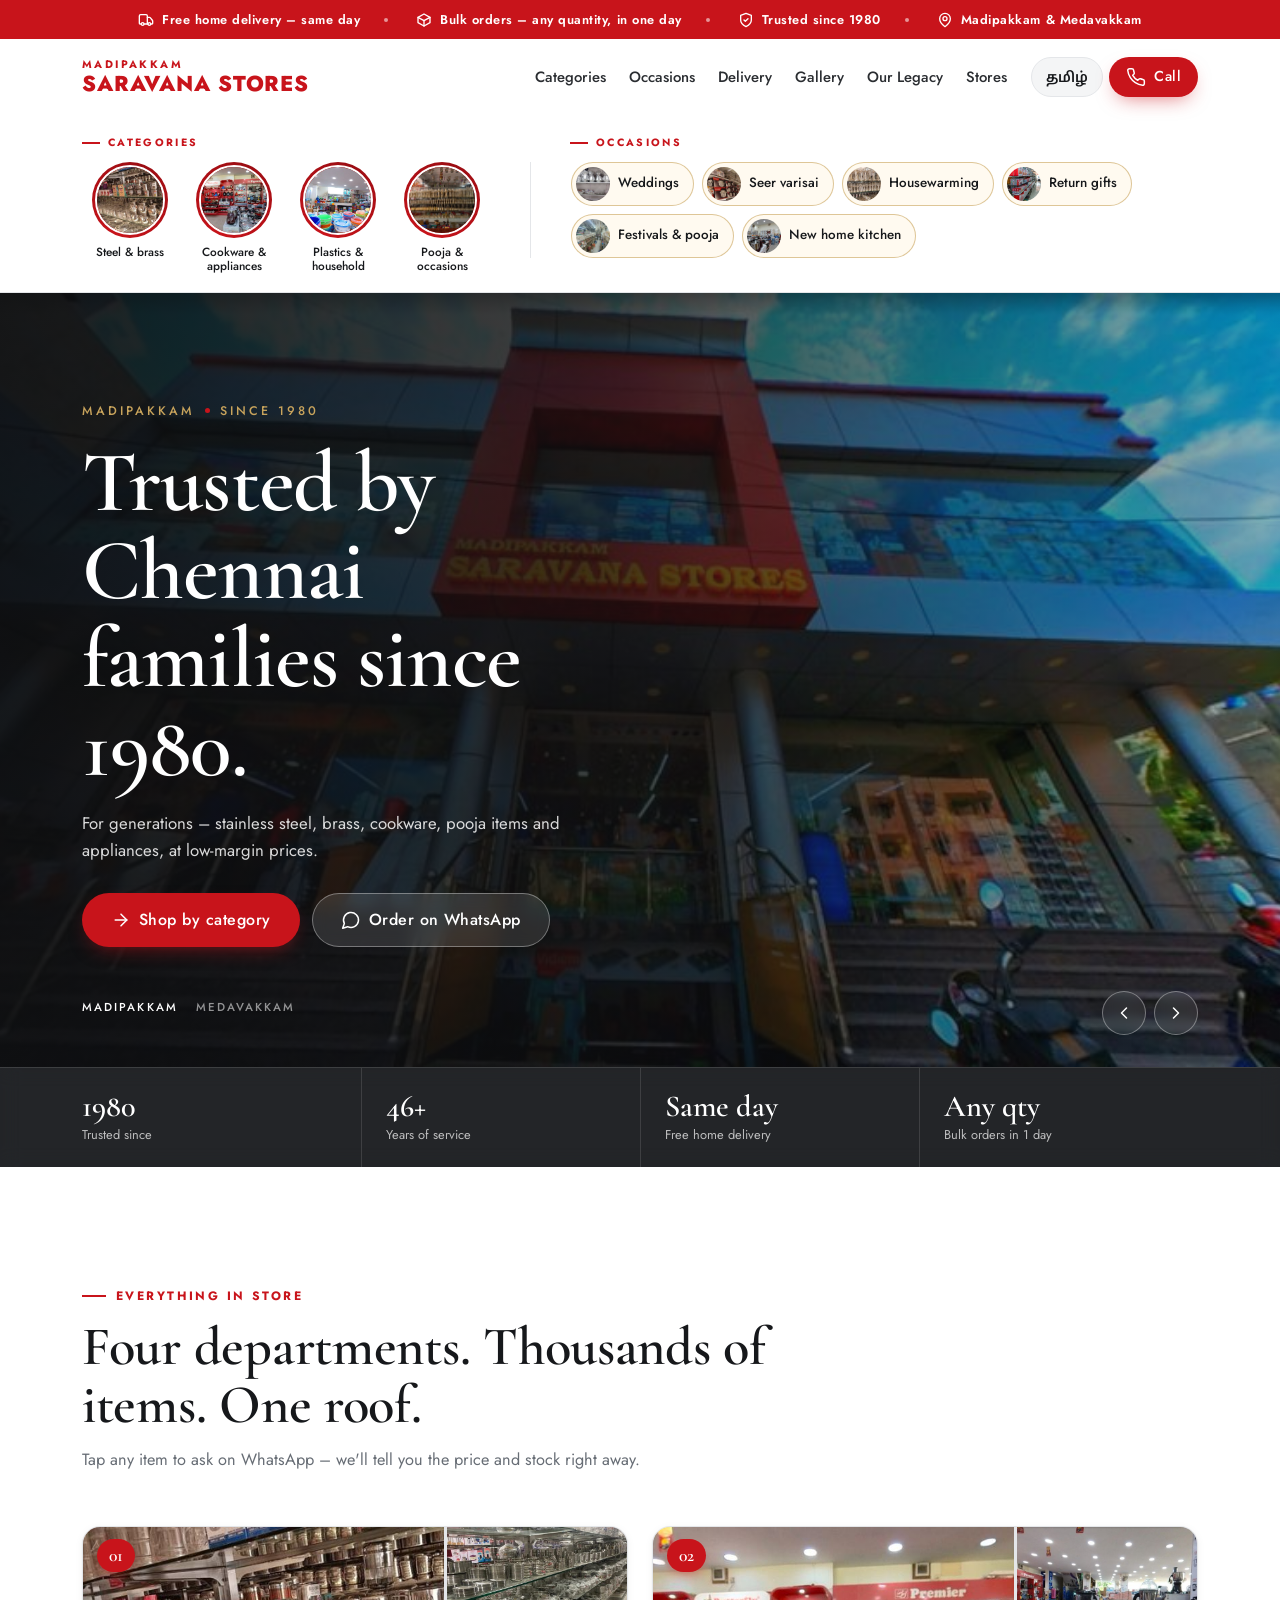
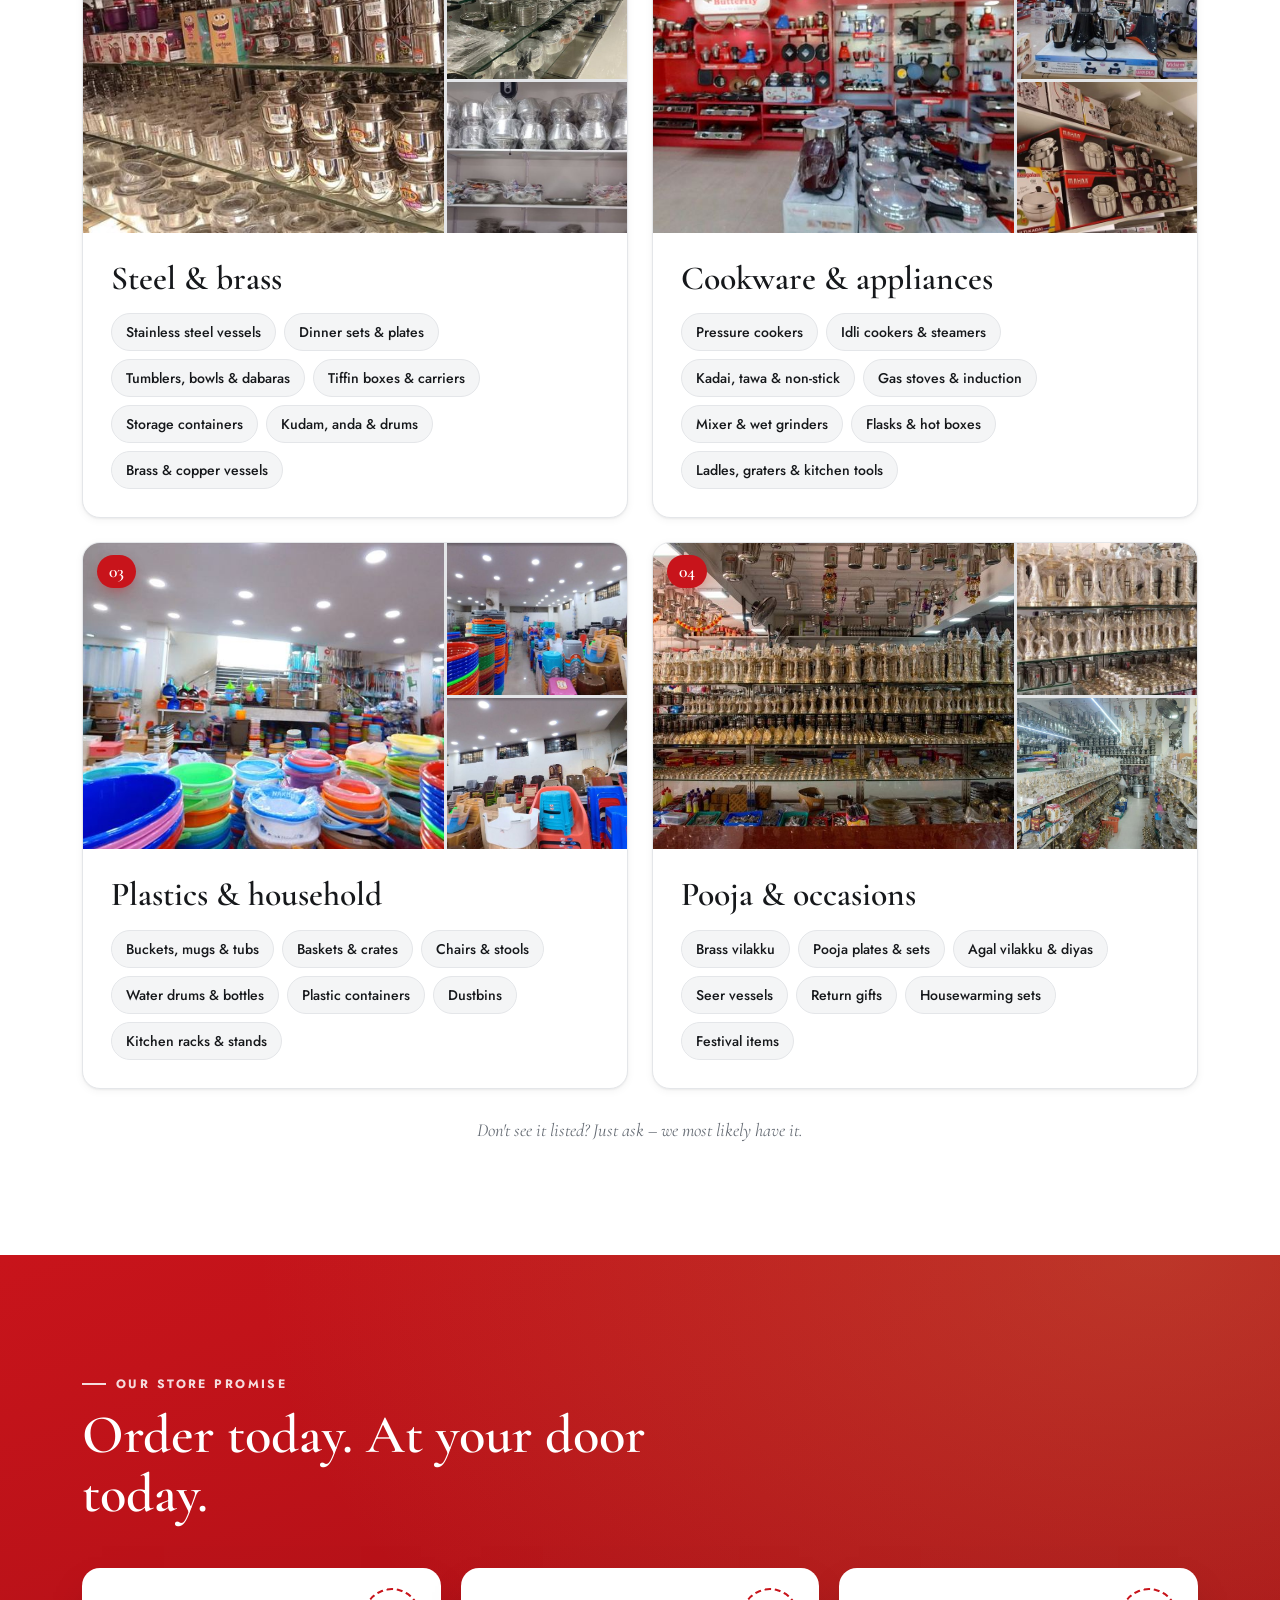
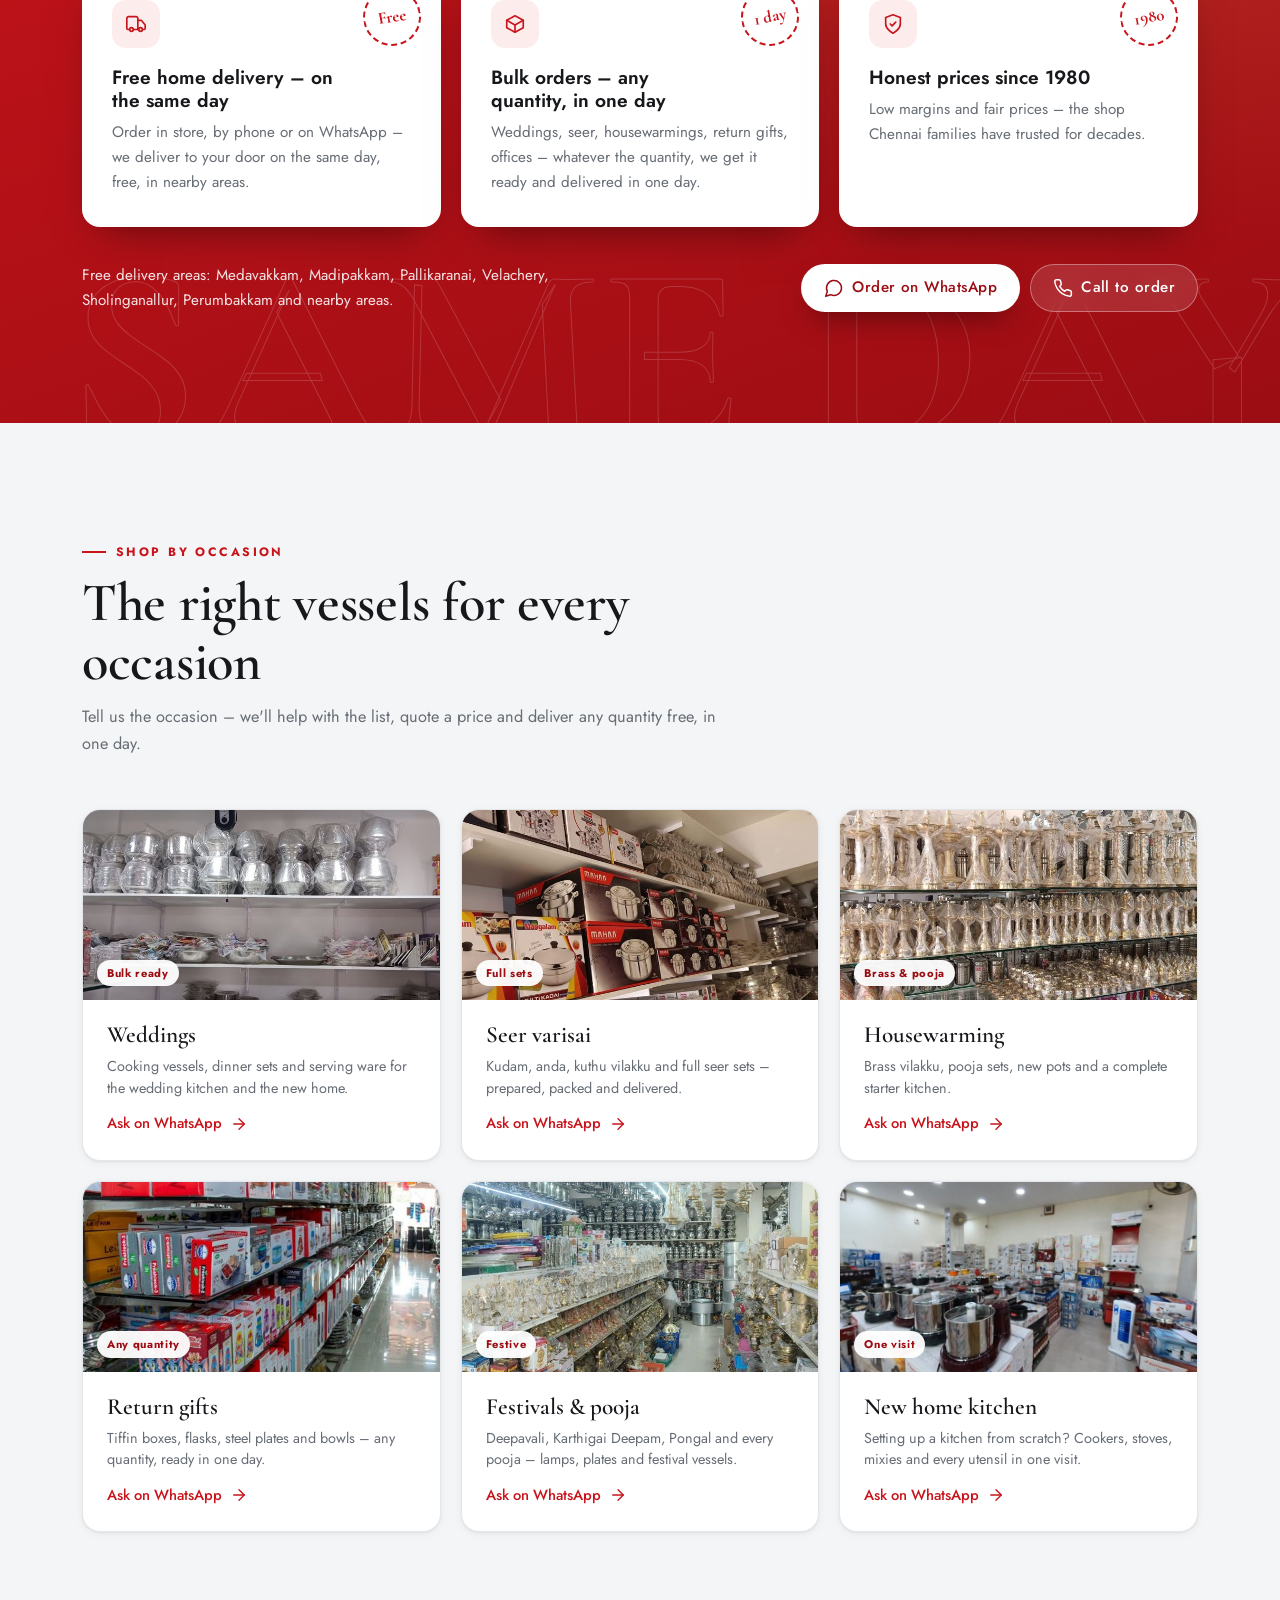
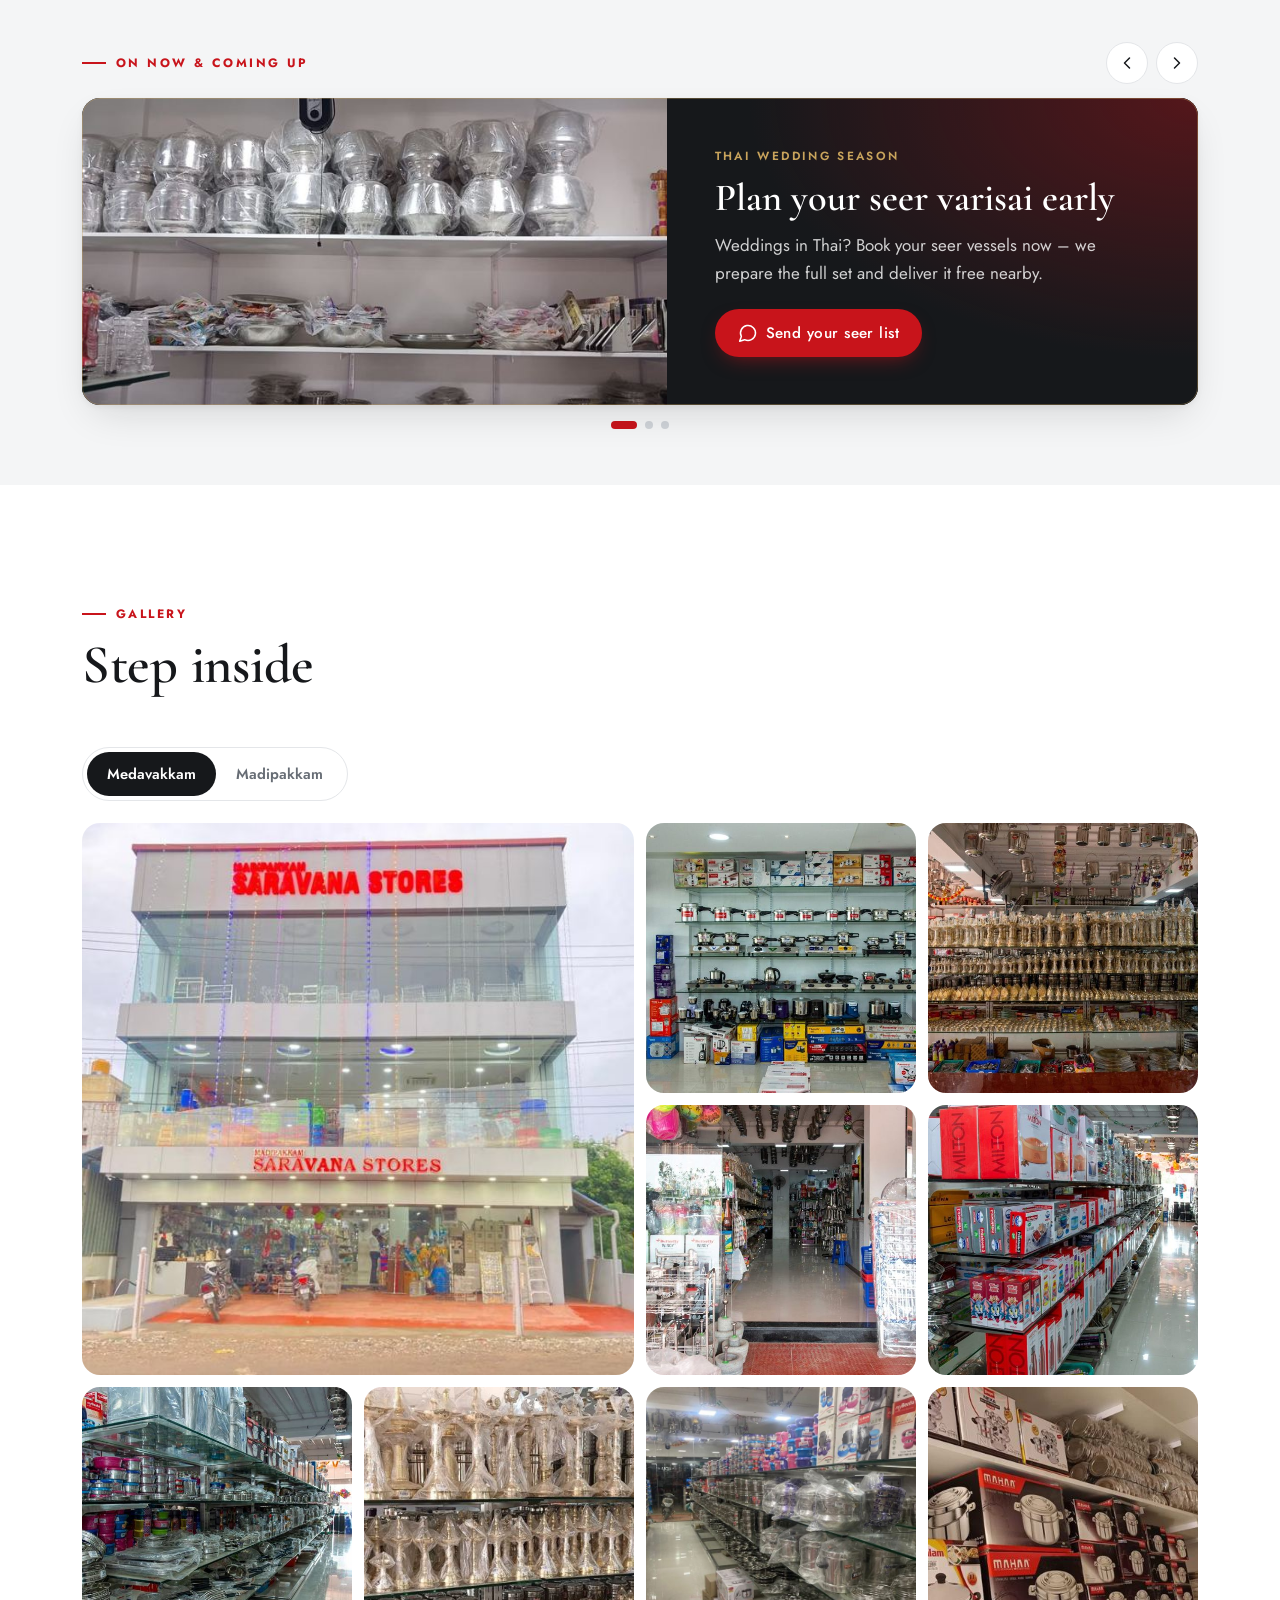
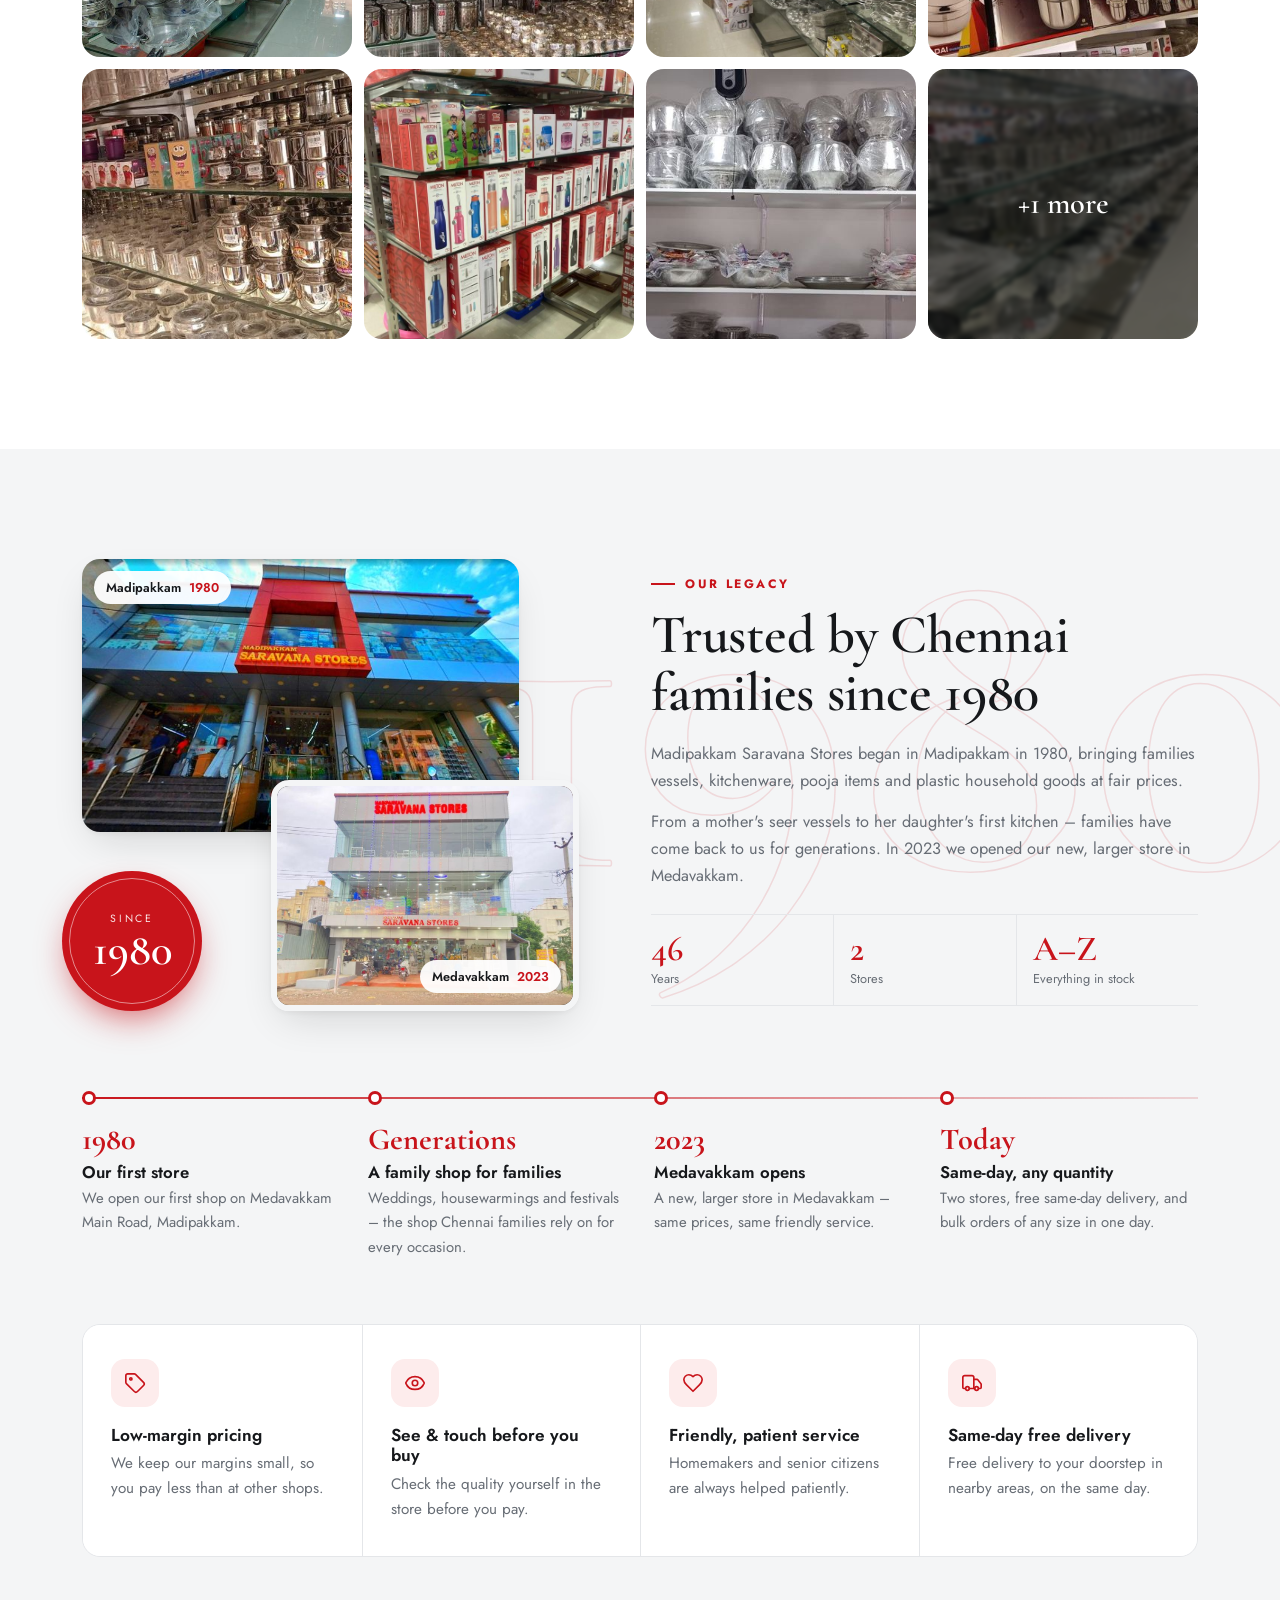
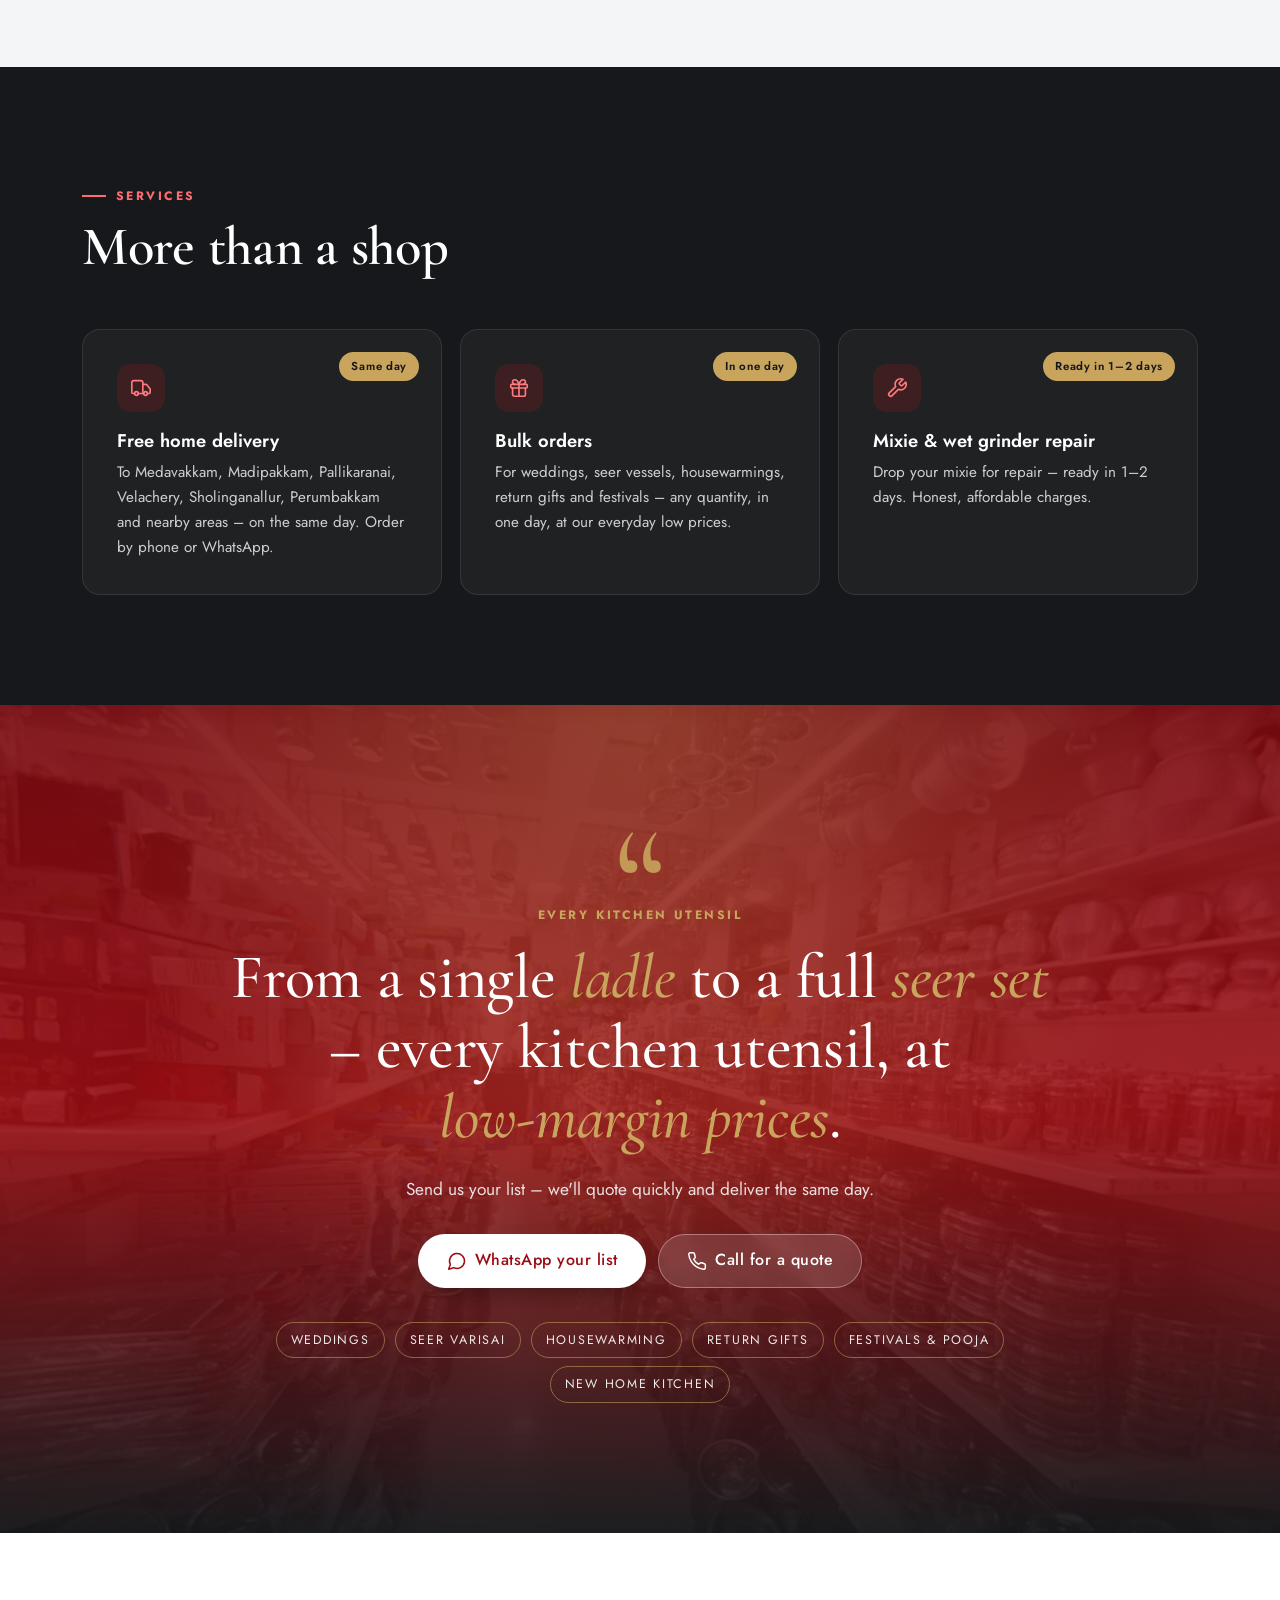
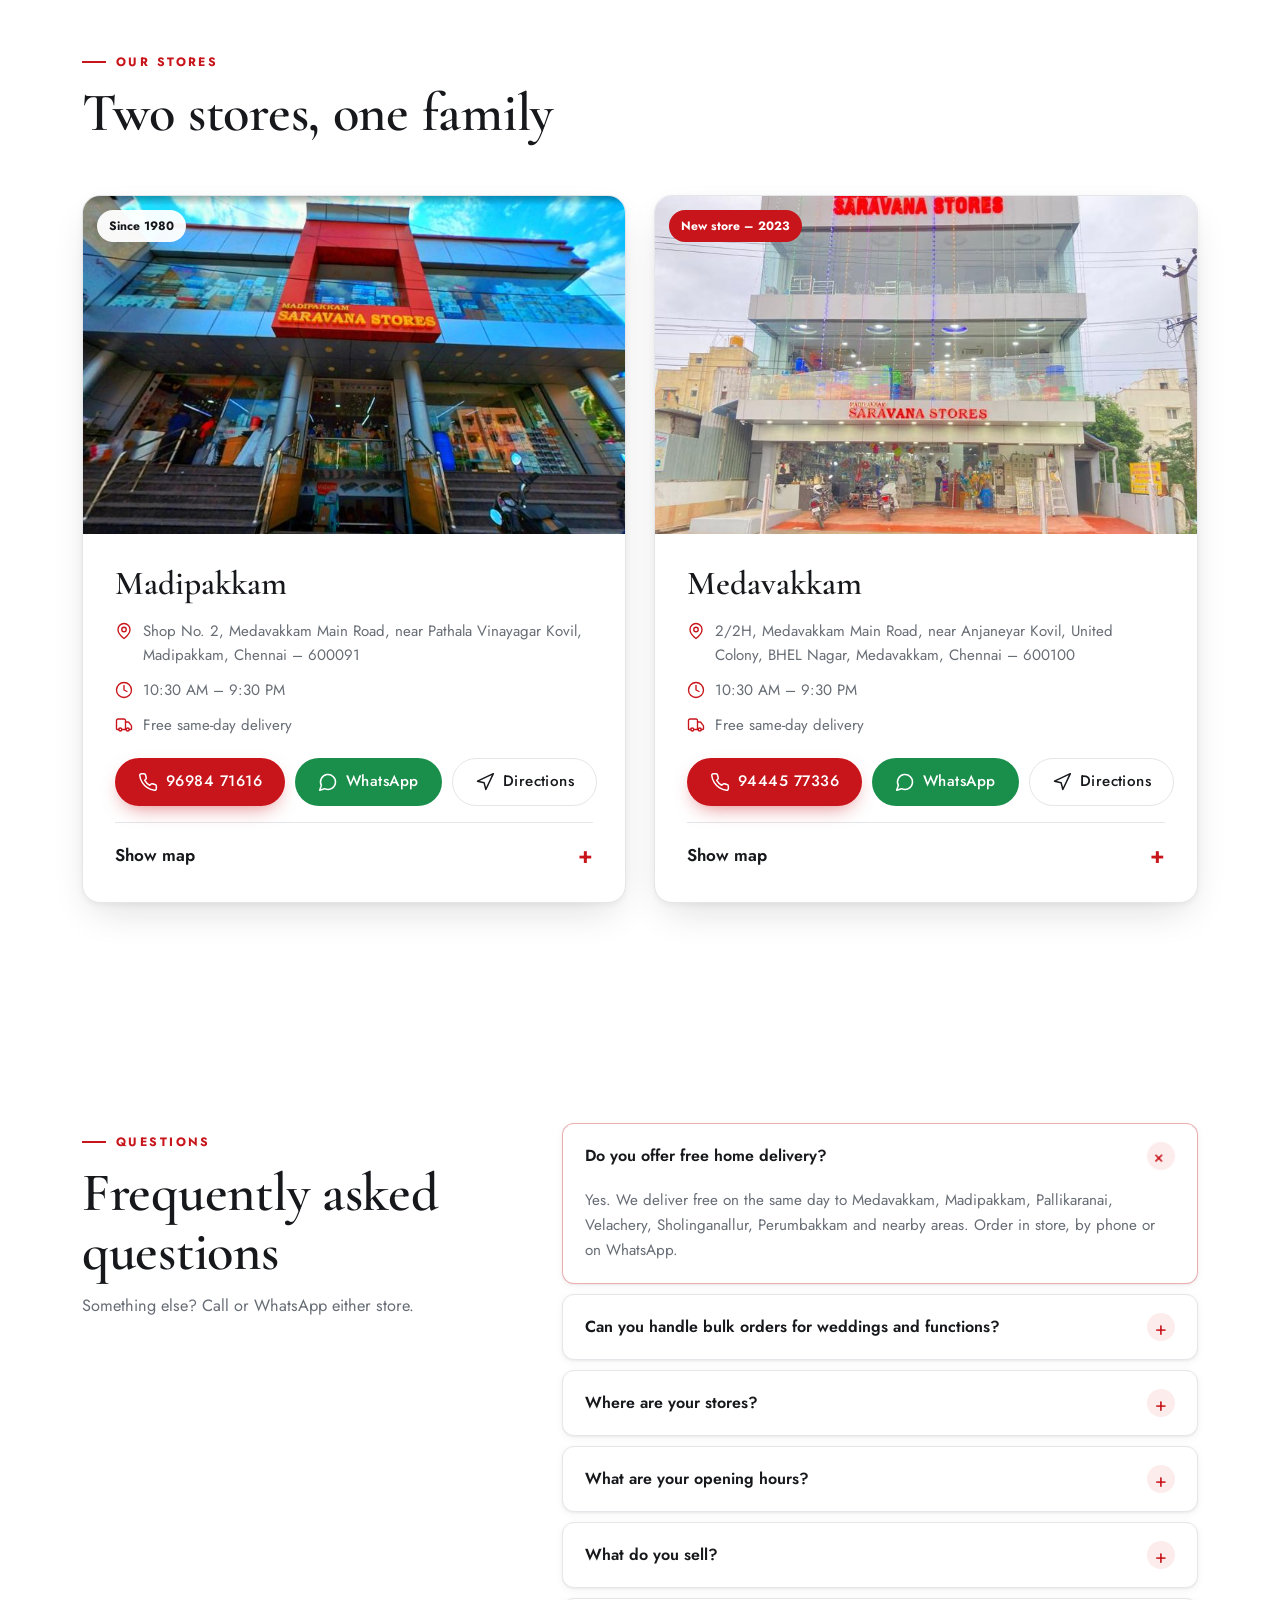
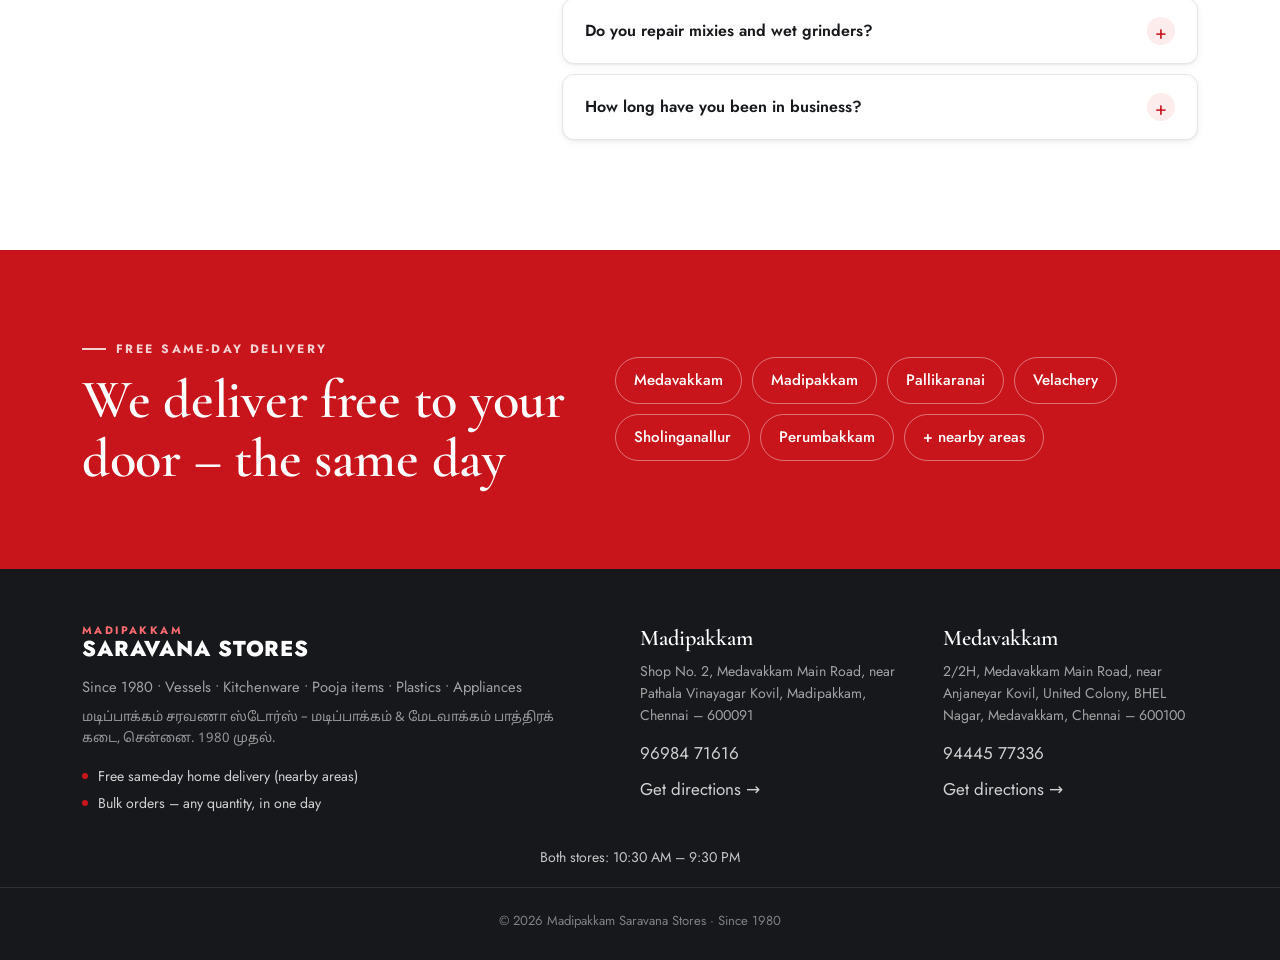
==== index.html @ 78894b61 "Add files via upload" ====
<!doctype html>
<html lang="en">
<head>
  <meta charset="utf-8">
  <meta name="viewport" content="width=device-width, initial-scale=1, viewport-fit=cover">
  <title>Madipakkam Saravana Stores | Vessel Shop, Madipakkam &amp; Medavakkam</title>
  <meta name="description" content="Vessel shop in Madipakkam &amp; Medavakkam, Chennai, since 1980: steel &amp; brass vessels, cookware, plastics, pooja items. Free same-day delivery, bulk orders in 1 day.">
  <meta name="robots" content="index, follow, max-image-preview:large">
  <meta name="author" content="Madipakkam Saravana Stores">
  <meta name="theme-color" content="#c8141b">
  <meta name="format-detection" content="telephone=yes">

  <!-- Local SEO -->
  <meta name="geo.region" content="IN-TN">
  <meta name="geo.placename" content="Madipakkam, Medavakkam, Chennai">
  <meta name="geo.position" content="12.9704899;80.190356">
  <meta name="ICBM" content="12.9704899, 80.190356">

  <!-- Once the site has its own web address, remove the comment marks and put the address in
       (also in robots.txt and sitemap.xml):
  <link rel="canonical" href="https://YOUR-DOMAIN/">
  <meta property="og:url" content="https://YOUR-DOMAIN/">
  -->

  <!-- Link previews on WhatsApp, Facebook and X -->
  <meta property="og:type" content="website">
  <meta property="og:site_name" content="Madipakkam Saravana Stores">
  <meta property="og:locale" content="en_IN">
  <meta property="og:locale:alternate" content="ta_IN">
  <meta property="og:title" content="Madipakkam Saravana Stores – Trusted since 1980">
  <meta property="og:description" content="Every kitchen utensil under one roof in Madipakkam &amp; Medavakkam, Chennai. Free same-day home delivery. Bulk orders of any quantity, delivered in one day.">
  <meta property="og:image" content="images/share.jpg">
  <meta property="og:image:width" content="1200">
  <meta property="og:image:height" content="630">
  <meta property="og:image:alt" content="Madipakkam Saravana Stores – store front, since 1980">
  <meta name="twitter:card" content="summary_large_image">
  <meta name="twitter:title" content="Madipakkam Saravana Stores – Trusted since 1980">
  <meta name="twitter:description" content="Vessels, kitchenware, plastics &amp; pooja items in Madipakkam &amp; Medavakkam, Chennai. Free same-day delivery.">
  <meta name="twitter:image" content="images/share.jpg">

  <!-- Icons -->
  <link rel="icon" href="icons/favicon.svg" type="image/svg+xml">
  <link rel="icon" href="icons/favicon-32.png" sizes="32x32" type="image/png">
  <link rel="apple-touch-icon" href="icons/apple-touch-icon.png">
  <link rel="manifest" href="site.webmanifest">

  <link rel="preconnect" href="https://fonts.googleapis.com">
  <link rel="preconnect" href="https://fonts.gstatic.com" crossorigin>
  <link href="https://fonts.googleapis.com/css2?family=Cormorant+Garamond:ital,wght@0,500;0,600;0,700;1,500;1,600&family=Jost:wght@400;500;600;700&family=Noto+Sans+Tamil:wght@400;500;600&family=Noto+Serif+Tamil:wght@500&display=swap" rel="stylesheet">
  <link rel="preload" as="image" href="images/madipakkam/thumbs/1.jpg" media="(max-width: 760px)">
  <link rel="preload" as="image" href="images/madipakkam/1.jpg" media="(min-width: 761px)">
  <link rel="stylesheet" href="css/style.css">
  <link rel="stylesheet" href="css/v2.css">
  <script>
    document.documentElement.classList.add('js', 'is-loading');
    // Always start at the top on refresh (browsers otherwise jump back to where you were)
    if ('scrollRestoration' in history) history.scrollRestoration = 'manual';
    (function () {
      var nav = performance.getEntriesByType && performance.getEntriesByType('navigation')[0];
      if (nav && nav.type === 'reload' && location.hash) history.replaceState(null, '', location.pathname + location.search);
    })();
  </script>

  <!-- Business details for Google: stores, hours, products, delivery, FAQ -->
  <script type="application/ld+json">
{
  "@context": "https://schema.org",
  "@graph": [
    {
      "@type": "Organization",
      "@id": "#organization",
      "name": "Madipakkam Saravana Stores",
      "alternateName": [
        "Saravana Stores Madipakkam",
        "மடிப்பாக்கம் சரவணா ஸ்டோர்ஸ்"
      ],
      "foundingDate": "1980",
      "logo": "icons/icon-512.png",
      "image": "images/madipakkam/1.jpg",
      "description": "Family-run vessel, kitchenware, plastics and pooja items shop in Chennai since 1980, with stores in Madipakkam and Medavakkam. Free same-day home delivery nearby and bulk orders of any quantity delivered in one day.",
      "slogan": "Trusted by Chennai families since 1980",
      "subOrganization": [
        {
          "@id": "#store-madipakkam"
        },
        {
          "@id": "#store-medavakkam"
        }
      ]
    },
    {
      "@type": "HomeGoodsStore",
      "@id": "#store-madipakkam",
      "name": "Madipakkam Saravana Stores – Madipakkam",
      "parentOrganization": {
        "@id": "#organization"
      },
      "description": "Our first store, since 1980 – stainless steel and brass vessels, cookware, appliances, plastics and pooja items in Madipakkam, Chennai.",
      "telephone": "+91-9698471616",
      "image": [
        "images/madipakkam/1.jpg",
        "images/madipakkam/5.jpg",
        "images/madipakkam/13.jpg"
      ],
      "priceRange": "₹",
      "currenciesAccepted": "INR",
      "hasMap": "https://maps.app.goo.gl/Lc5Mn1nZLhLbLNLt5",
      "geo": {
        "@type": "GeoCoordinates",
        "latitude": 12.9704899,
        "longitude": 80.190356
      },
      "address": {
        "@type": "PostalAddress",
        "streetAddress": "Shop No. 2, Medavakkam Main Road, near Pathala Vinayagar Kovil",
        "addressLocality": "Madipakkam, Chennai",
        "addressRegion": "Tamil Nadu",
        "postalCode": "600091",
        "addressCountry": "IN"
      },
      "openingHoursSpecification": [
        {
          "@type": "OpeningHoursSpecification",
          "dayOfWeek": [
            "Monday",
            "Tuesday",
            "Wednesday",
            "Thursday",
            "Friday",
            "Saturday",
            "Sunday"
          ],
          "opens": "10:30",
          "closes": "21:30"
        }
      ],
      "foundingDate": "1980",
      "areaServed": [
        {
          "@type": "Place",
          "name": "Madipakkam, Chennai"
        },
        {
          "@type": "Place",
          "name": "Medavakkam, Chennai"
        },
        {
          "@type": "Place",
          "name": "Pallikaranai, Chennai"
        },
        {
          "@type": "Place",
          "name": "Velachery, Chennai"
        },
        {
          "@type": "Place",
          "name": "Sholinganallur, Chennai"
        },
        {
          "@type": "Place",
          "name": "Perumbakkam, Chennai"
        }
      ],
      "hasOfferCatalog": {
        "@type": "OfferCatalog",
        "name": "Everything in store",
        "itemListElement": [
          {
            "@type": "OfferCatalog",
            "name": "Steel & brass",
            "itemListElement": [
              {
                "@type": "Offer",
                "itemOffered": {
                  "@type": "Product",
                  "name": "Stainless steel vessels"
                }
              },
              {
                "@type": "Offer",
                "itemOffered": {
                  "@type": "Product",
                  "name": "Dinner sets & plates"
                }
              },
              {
                "@type": "Offer",
                "itemOffered": {
                  "@type": "Product",
                  "name": "Tumblers, bowls & dabaras"
                }
              },
              {
                "@type": "Offer",
                "itemOffered": {
                  "@type": "Product",
                  "name": "Tiffin boxes & carriers"
                }
              },
              {
                "@type": "Offer",
                "itemOffered": {
                  "@type": "Product",
                  "name": "Storage containers"
                }
              },
              {
                "@type": "Offer",
                "itemOffered": {
                  "@type": "Product",
                  "name": "Kudam, anda & drums"
                }
              },
              {
                "@type": "Offer",
                "itemOffered": {
                  "@type": "Product",
                  "name": "Brass & copper vessels"
                }
              }
            ]
          },
          {
            "@type": "OfferCatalog",
            "name": "Cookware & appliances",
            "itemListElement": [
              {
                "@type": "Offer",
                "itemOffered": {
                  "@type": "Product",
                  "name": "Pressure cookers"
                }
              },
              {
                "@type": "Offer",
                "itemOffered": {
                  "@type": "Product",
                  "name": "Idli cookers & steamers"
                }
              },
              {
                "@type": "Offer",
                "itemOffered": {
                  "@type": "Product",
                  "name": "Kadai, tawa & non-stick"
                }
              },
              {
                "@type": "Offer",
                "itemOffered": {
                  "@type": "Product",
                  "name": "Gas stoves & induction"
                }
              },
              {
                "@type": "Offer",
                "itemOffered": {
                  "@type": "Product",
                  "name": "Mixer & wet grinders"
                }
              },
              {
                "@type": "Offer",
                "itemOffered": {
                  "@type": "Product",
                  "name": "Flasks & hot boxes"
                }
              },
              {
                "@type": "Offer",
                "itemOffered": {
                  "@type": "Product",
                  "name": "Ladles, graters & kitchen tools"
                }
              }
            ]
          },
          {
            "@type": "OfferCatalog",
            "name": "Plastics & household",
            "itemListElement": [
              {
                "@type": "Offer",
                "itemOffered": {
                  "@type": "Product",
                  "name": "Buckets, mugs & tubs"
                }
              },
              {
                "@type": "Offer",
                "itemOffered": {
                  "@type": "Product",
                  "name": "Baskets & crates"
                }
              },
              {
                "@type": "Offer",
                "itemOffered": {
                  "@type": "Product",
                  "name": "Chairs & stools"
                }
              },
              {
                "@type": "Offer",
                "itemOffered": {
                  "@type": "Product",
                  "name": "Water drums & bottles"
                }
              },
              {
                "@type": "Offer",
                "itemOffered": {
                  "@type": "Product",
                  "name": "Plastic containers"
                }
              },
              {
                "@type": "Offer",
                "itemOffered": {
                  "@type": "Product",
                  "name": "Dustbins"
                }
              },
              {
                "@type": "Offer",
                "itemOffered": {
                  "@type": "Product",
                  "name": "Kitchen racks & stands"
                }
              }
            ]
          },
          {
            "@type": "OfferCatalog",
            "name": "Pooja & occasions",
            "itemListElement": [
              {
                "@type": "Offer",
                "itemOffered": {
                  "@type": "Product",
                  "name": "Brass vilakku"
                }
              },
              {
                "@type": "Offer",
                "itemOffered": {
                  "@type": "Product",
                  "name": "Pooja plates & sets"
                }
              },
              {
                "@type": "Offer",
                "itemOffered": {
                  "@type": "Product",
                  "name": "Agal vilakku & diyas"
                }
              },
              {
                "@type": "Offer",
                "itemOffered": {
                  "@type": "Product",
                  "name": "Seer vessels"
                }
              },
              {
                "@type": "Offer",
                "itemOffered": {
                  "@type": "Product",
                  "name": "Return gifts"
                }
              },
              {
                "@type": "Offer",
                "itemOffered": {
                  "@type": "Product",
                  "name": "Housewarming sets"
                }
              },
              {
                "@type": "Offer",
                "itemOffered": {
                  "@type": "Product",
                  "name": "Festival items"
                }
              }
            ]
          }
        ]
      },
      "makesOffer": [
        {
          "@type": "Offer",
          "name": "Free same-day home delivery",
          "price": "0",
          "priceCurrency": "INR",
          "description": "Free home delivery on the same day to Medavakkam, Madipakkam, Pallikaranai, Velachery, Sholinganallur, Perumbakkam and nearby areas."
        },
        {
          "@type": "Offer",
          "name": "Bulk orders – any quantity in one day",
          "description": "Bulk orders of any quantity for weddings, seer varisai, housewarmings, return gifts and festivals, ready and delivered in one day."
        },
        {
          "@type": "Offer",
          "itemOffered": {
            "@type": "Service",
            "name": "Mixie and wet grinder repair"
          },
          "description": "Ready in 1–2 days."
        }
      ]
    },
    {
      "@type": "HomeGoodsStore",
      "@id": "#store-medavakkam",
      "name": "Madipakkam Saravana Stores – Medavakkam",
      "parentOrganization": {
        "@id": "#organization"
      },
      "description": "Our new, larger store (opened 2023) – stainless steel and brass vessels, cookware, appliances, plastics and pooja items in Medavakkam, Chennai.",
      "telephone": "+91-9444577336",
      "image": [
        "images/medavakkam/1.jpg",
        "images/medavakkam/10.jpg",
        "images/medavakkam/3.jpg"
      ],
      "priceRange": "₹",
      "currenciesAccepted": "INR",
      "hasMap": "https://maps.app.goo.gl/SWVrHgRHAYiuGCfy9",
      "geo": {
        "@type": "GeoCoordinates",
        "latitude": 12.9242957,
        "longitude": 80.1829584
      },
      "address": {
        "@type": "PostalAddress",
        "streetAddress": "2/2H, Medavakkam Main Road, near Anjaneyar Kovil, United Colony, BHEL Nagar",
        "addressLocality": "Medavakkam, Chennai",
        "addressRegion": "Tamil Nadu",
        "postalCode": "600100",
        "addressCountry": "IN"
      },
      "openingHoursSpecification": [
        {
          "@type": "OpeningHoursSpecification",
          "dayOfWeek": [
            "Monday",
            "Tuesday",
            "Wednesday",
            "Thursday",
            "Friday",
            "Saturday",
            "Sunday"
          ],
          "opens": "10:30",
          "closes": "21:30"
        }
      ],
      "foundingDate": "2023",
      "areaServed": [
        {
          "@type": "Place",
          "name": "Madipakkam, Chennai"
        },
        {
          "@type": "Place",
          "name": "Medavakkam, Chennai"
        },
        {
          "@type": "Place",
          "name": "Pallikaranai, Chennai"
        },
        {
          "@type": "Place",
          "name": "Velachery, Chennai"
        },
        {
          "@type": "Place",
          "name": "Sholinganallur, Chennai"
        },
        {
          "@type": "Place",
          "name": "Perumbakkam, Chennai"
        }
      ],
      "hasOfferCatalog": {
        "@type": "OfferCatalog",
        "name": "Everything in store",
        "itemListElement": [
          {
            "@type": "OfferCatalog",
            "name": "Steel & brass",
            "itemListElement": [
              {
                "@type": "Offer",
                "itemOffered": {
                  "@type": "Product",
                  "name": "Stainless steel vessels"
                }
              },
              {
                "@type": "Offer",
                "itemOffered": {
                  "@type": "Product",
                  "name": "Dinner sets & plates"
                }
              },
              {
                "@type": "Offer",
                "itemOffered": {
                  "@type": "Product",
                  "name": "Tumblers, bowls & dabaras"
                }
              },
              {
                "@type": "Offer",
                "itemOffered": {
                  "@type": "Product",
                  "name": "Tiffin boxes & carriers"
                }
              },
              {
                "@type": "Offer",
                "itemOffered": {
                  "@type": "Product",
                  "name": "Storage containers"
                }
              },
              {
                "@type": "Offer",
                "itemOffered": {
                  "@type": "Product",
                  "name": "Kudam, anda & drums"
                }
              },
              {
                "@type": "Offer",
                "itemOffered": {
                  "@type": "Product",
                  "name": "Brass & copper vessels"
                }
              }
            ]
          },
          {
            "@type": "OfferCatalog",
            "name": "Cookware & appliances",
            "itemListElement": [
              {
                "@type": "Offer",
                "itemOffered": {
                  "@type": "Product",
                  "name": "Pressure cookers"
                }
              },
              {
                "@type": "Offer",
                "itemOffered": {
                  "@type": "Product",
                  "name": "Idli cookers & steamers"
                }
              },
              {
                "@type": "Offer",
                "itemOffered": {
                  "@type": "Product",
                  "name": "Kadai, tawa & non-stick"
                }
              },
              {
                "@type": "Offer",
                "itemOffered": {
                  "@type": "Product",
                  "name": "Gas stoves & induction"
                }
              },
              {
                "@type": "Offer",
                "itemOffered": {
                  "@type": "Product",
                  "name": "Mixer & wet grinders"
                }
              },
              {
                "@type": "Offer",
                "itemOffered": {
                  "@type": "Product",
                  "name": "Flasks & hot boxes"
                }
              },
              {
                "@type": "Offer",
                "itemOffered": {
                  "@type": "Product",
                  "name": "Ladles, graters & kitchen tools"
                }
              }
            ]
          },
          {
            "@type": "OfferCatalog",
            "name": "Plastics & household",
            "itemListElement": [
              {
                "@type": "Offer",
                "itemOffered": {
                  "@type": "Product",
                  "name": "Buckets, mugs & tubs"
                }
              },
              {
                "@type": "Offer",
                "itemOffered": {
                  "@type": "Product",
                  "name": "Baskets & crates"
                }
              },
              {
                "@type": "Offer",
                "itemOffered": {
                  "@type": "Product",
                  "name": "Chairs & stools"
                }
              },
              {
                "@type": "Offer",
                "itemOffered": {
                  "@type": "Product",
                  "name": "Water drums & bottles"
                }
              },
              {
                "@type": "Offer",
                "itemOffered": {
                  "@type": "Product",
                  "name": "Plastic containers"
                }
              },
              {
                "@type": "Offer",
                "itemOffered": {
                  "@type": "Product",
                  "name": "Dustbins"
                }
              },
              {
                "@type": "Offer",
                "itemOffered": {
                  "@type": "Product",
                  "name": "Kitchen racks & stands"
                }
              }
            ]
          },
          {
            "@type": "OfferCatalog",
            "name": "Pooja & occasions",
            "itemListElement": [
              {
                "@type": "Offer",
                "itemOffered": {
                  "@type": "Product",
                  "name": "Brass vilakku"
                }
              },
              {
                "@type": "Offer",
                "itemOffered": {
                  "@type": "Product",
                  "name": "Pooja plates & sets"
                }
              },
              {
                "@type": "Offer",
                "itemOffered": {
                  "@type": "Product",
                  "name": "Agal vilakku & diyas"
                }
              },
              {
                "@type": "Offer",
                "itemOffered": {
                  "@type": "Product",
                  "name": "Seer vessels"
                }
              },
              {
                "@type": "Offer",
                "itemOffered": {
                  "@type": "Product",
                  "name": "Return gifts"
                }
              },
              {
                "@type": "Offer",
                "itemOffered": {
                  "@type": "Product",
                  "name": "Housewarming sets"
                }
              },
              {
                "@type": "Offer",
                "itemOffered": {
                  "@type": "Product",
                  "name": "Festival items"
                }
              }
            ]
          }
        ]
      },
      "makesOffer": [
        {
          "@type": "Offer",
          "name": "Free same-day home delivery",
          "price": "0",
          "priceCurrency": "INR",
          "description": "Free home delivery on the same day to Medavakkam, Madipakkam, Pallikaranai, Velachery, Sholinganallur, Perumbakkam and nearby areas."
        },
        {
          "@type": "Offer",
          "name": "Bulk orders – any quantity in one day",
          "description": "Bulk orders of any quantity for weddings, seer varisai, housewarmings, return gifts and festivals, ready and delivered in one day."
        },
        {
          "@type": "Offer",
          "itemOffered": {
            "@type": "Service",
            "name": "Mixie and wet grinder repair"
          },
          "description": "Ready in 1–2 days."
        }
      ]
    },
    {
      "@type": "FAQPage",
      "mainEntity": [
        {
          "@type": "Question",
          "name": "Do you offer free home delivery?",
          "acceptedAnswer": {
            "@type": "Answer",
            "text": "Yes. We deliver free on the same day to Medavakkam, Madipakkam, Pallikaranai, Velachery, Sholinganallur, Perumbakkam and nearby areas. Order in store, by phone or on WhatsApp."
          }
        },
        {
          "@type": "Question",
          "name": "Can you handle bulk orders for weddings and functions?",
          "acceptedAnswer": {
            "@type": "Answer",
            "text": "Yes. Bulk orders of any quantity – for weddings, seer varisai, housewarmings, return gifts, festivals and offices – are prepared and delivered in one day, at our everyday low prices."
          }
        },
        {
          "@type": "Question",
          "name": "Where are your stores?",
          "acceptedAnswer": {
            "@type": "Answer",
            "text": "Madipakkam: Shop No. 2, Medavakkam Main Road, near Pathala Vinayagar Kovil, Madipakkam, Chennai – 600091 (96984 71616). Medavakkam: 2/2H, Medavakkam Main Road, near Anjaneyar Kovil, United Colony, BHEL Nagar, Medavakkam, Chennai – 600100 (94445 77336)."
          }
        },
        {
          "@type": "Question",
          "name": "What are your opening hours?",
          "acceptedAnswer": {
            "@type": "Answer",
            "text": "Both stores are open from 10:30 AM to 9:30 PM."
          }
        },
        {
          "@type": "Question",
          "name": "What do you sell?",
          "acceptedAnswer": {
            "@type": "Answer",
            "text": "Stainless steel and brass vessels, dinner sets, tiffin boxes, pressure cookers, idli cookers, kadai and tawa, gas stoves, mixer and wet grinders, flasks, plastic buckets, chairs and containers, brass vilakku, pooja items, seer vessels and return gifts."
          }
        },
        {
          "@type": "Question",
          "name": "Do you repair mixies and wet grinders?",
          "acceptedAnswer": {
            "@type": "Answer",
            "text": "Yes. Drop your mixie or wet grinder at our store – it is usually ready in 1–2 days, at honest, affordable charges."
          }
        },
        {
          "@type": "Question",
          "name": "How long have you been in business?",
          "acceptedAnswer": {
            "@type": "Answer",
            "text": "Madipakkam Saravana Stores has served Chennai families since 1980. Our first store is in Madipakkam, and we opened our second, larger store in Medavakkam in 2023."
          }
        }
      ]
    },
    {
      "@type": "WebSite",
      "name": "Madipakkam Saravana Stores",
      "inLanguage": [
        "en-IN",
        "ta-IN"
      ],
      "publisher": {
        "@id": "#organization"
      }
    }
  ]
}
  </script>
</head>
<body>

<!-- SPLASH SCREEN (removed by js/main.js once the page has loaded) -->
<div class="splash" id="splash" aria-hidden="true">
  <div class="splash-under"></div>
  <div class="splash-panel">
    <span class="splash-bg">1980</span>
    <div class="splash-content">
      <p class="splash-top"><span style="--i:0">M</span><span style="--i:1">A</span><span style="--i:2">D</span><span style="--i:3">I</span><span style="--i:4">P</span><span style="--i:5">A</span><span style="--i:6">K</span><span style="--i:7">K</span><span style="--i:8">A</span><span style="--i:9">M</span></p>
      <p class="splash-main"><span class="sw"><span>SARAVANA</span></span> <span class="sw"><span>STORES</span></span></p>
      <span class="splash-line"></span>
      <p class="splash-since">SINCE 1980 <i></i> 1980 முதல்</p>
    </div>
    <span class="splash-bar"><i></i></span>
  </div>
</div>

<!-- Icon sprite -->
<svg width="0" height="0" style="position:absolute" aria-hidden="true">
  <defs>
    <symbol id="i-phone" viewBox="0 0 24 24"><path d="M22 16.92v3a2 2 0 0 1-2.18 2 19.8 19.8 0 0 1-8.63-3.07 19.5 19.5 0 0 1-6-6A19.8 19.8 0 0 1 2.12 4.18 2 2 0 0 1 4.11 2h3a2 2 0 0 1 2 1.72c.13.96.36 1.9.7 2.81a2 2 0 0 1-.45 2.11L8.09 9.91a16 16 0 0 0 6 6l1.27-1.27a2 2 0 0 1 2.11-.45c.91.34 1.85.57 2.81.7A2 2 0 0 1 22 16.92z"/></symbol>
    <symbol id="i-chat" viewBox="0 0 24 24"><path d="M7.9 20A9 9 0 1 0 4 16.1L2 22Z"/></symbol>
    <symbol id="i-pin" viewBox="0 0 24 24"><path d="M20 10c0 6-8 12-8 12s-8-6-8-12a8 8 0 0 1 16 0Z"/><circle cx="12" cy="10" r="3"/></symbol>
    <symbol id="i-nav" viewBox="0 0 24 24"><path d="M3 11 22 2l-9 19-2-8-8-2z"/></symbol>
    <symbol id="i-clock" viewBox="0 0 24 24"><circle cx="12" cy="12" r="10"/><path d="M12 6v6l4 2"/></symbol>
    <symbol id="i-truck" viewBox="0 0 24 24"><path d="M14 18V6a2 2 0 0 0-2-2H4a2 2 0 0 0-2 2v11a1 1 0 0 0 1 1h2"/><path d="M15 18H9"/><path d="M19 18h2a1 1 0 0 0 1-1v-3.65a1 1 0 0 0-.22-.62l-3.48-4.35A1 1 0 0 0 17.52 8H14"/><circle cx="17" cy="18" r="2"/><circle cx="7" cy="18" r="2"/></symbol>
    <symbol id="i-wrench" viewBox="0 0 24 24"><path d="M14.7 6.3a1 1 0 0 0 0 1.4l1.6 1.6a1 1 0 0 0 1.4 0l3.77-3.77a6 6 0 0 1-7.94 7.94l-6.91 6.91a2.12 2.12 0 0 1-3-3l6.91-6.91a6 6 0 0 1 7.94-7.94l-3.76 3.76z"/></symbol>
    <symbol id="i-gift" viewBox="0 0 24 24"><rect x="3" y="8" width="18" height="4" rx="1"/><path d="M12 8v13"/><path d="M19 12v7a2 2 0 0 1-2 2H7a2 2 0 0 1-2-2v-7"/><path d="M7.5 8a2.5 2.5 0 0 1 0-5C9.5 3 11 5 12 8c1-3 2.5-5 4.5-5a2.5 2.5 0 0 1 0 5"/></symbol>
    <symbol id="i-tag" viewBox="0 0 24 24"><path d="M12.59 2.59A2 2 0 0 0 11.17 2H4a2 2 0 0 0-2 2v7.17a2 2 0 0 0 .59 1.42l8.7 8.7a2.43 2.43 0 0 0 3.42 0l6.58-6.58a2.43 2.43 0 0 0 0-3.42z"/><circle cx="7.5" cy="7.5" r="1.2"/></symbol>
    <symbol id="i-eye" viewBox="0 0 24 24"><path d="M2.06 12.35a1 1 0 0 1 0-.7 10.75 10.75 0 0 1 19.88 0 1 1 0 0 1 0 .7 10.75 10.75 0 0 1-19.88 0"/><circle cx="12" cy="12" r="3"/></symbol>
    <symbol id="i-heart" viewBox="0 0 24 24"><path d="M19 14c1.49-1.46 3-3.21 3-5.5A5.5 5.5 0 0 0 16.5 3c-1.76 0-3 .5-4.5 2-1.5-1.5-2.74-2-4.5-2A5.5 5.5 0 0 0 2 8.5c0 2.3 1.5 4.05 3 5.5l7 7Z"/></symbol>
    <symbol id="i-arrow" viewBox="0 0 24 24"><path d="M5 12h14"/><path d="m12 5 7 7-7 7"/></symbol>
    <symbol id="i-check" viewBox="0 0 24 24"><path d="M20 6 9 17l-5-5"/></symbol>
    <symbol id="i-star" viewBox="0 0 24 24"><path d="M12 2.5l2.9 6.1 6.6.8-4.9 4.6 1.3 6.6L12 17.3l-5.9 3.3 1.3-6.6L2.5 9.4l6.6-.8z"/></symbol>
    <symbol id="i-menu" viewBox="0 0 24 24"><path d="M4 7h16M4 12h16M4 17h16"/></symbol>
    <symbol id="i-x" viewBox="0 0 24 24"><path d="M18 6 6 18M6 6l12 12"/></symbol>
    <symbol id="i-left" viewBox="0 0 24 24"><path d="m15 18-6-6 6-6"/></symbol>
    <symbol id="i-right" viewBox="0 0 24 24"><path d="m9 18 6-6-6-6"/></symbol>
    <symbol id="i-box" viewBox="0 0 24 24"><path d="M21 8 12 3 3 8v8l9 5 9-5Z"/><path d="m3 8 9 5 9-5"/><path d="M12 13v8"/></symbol>
    <symbol id="i-shield" viewBox="0 0 24 24"><path d="M12 22s8-4 8-10V5l-8-3-8 3v7c0 6 8 10 8 10Z"/><path d="m9 12 2 2 4-4"/></symbol>
    <symbol id="i-bolt" viewBox="0 0 24 24"><path d="M13 2 3 14h9l-1 8 10-12h-9l1-8z"/></symbol>
  </defs>
</svg>

<!-- TOP ANNOUNCEMENT BAR -->
<div class="topbar" aria-label="Store highlights">
  <div class="topbar-track">
    <ul class="topbar-list">
      <li><svg class="ico"><use href="#i-truck"/></svg><strong data-ta="அதே நாளில் இலவச வீட்டு டெலிவரி">Free home delivery – same day</strong></li>
      <li><svg class="ico"><use href="#i-box"/></svg><strong data-ta="மொத்த ஆர்டர்கள் – எந்த அளவும், ஒரே நாளில்">Bulk orders – any quantity, in one day</strong></li>
      <li><svg class="ico"><use href="#i-shield"/></svg><strong data-ta="1980 முதல் நம்பிக்கை">Trusted since 1980</strong></li>
      <li><svg class="ico"><use href="#i-pin"/></svg><strong data-ta="மடிப்பாக்கம் & மேடவாக்கம்">Madipakkam &amp; Medavakkam</strong></li>
    </ul>
    <ul class="topbar-list" aria-hidden="true">
      <li><svg class="ico"><use href="#i-truck"/></svg><strong data-ta="அதே நாளில் இலவச வீட்டு டெலிவரி">Free home delivery – same day</strong></li>
      <li><svg class="ico"><use href="#i-box"/></svg><strong data-ta="மொத்த ஆர்டர்கள் – எந்த அளவும், ஒரே நாளில்">Bulk orders – any quantity, in one day</strong></li>
      <li><svg class="ico"><use href="#i-shield"/></svg><strong data-ta="1980 முதல் நம்பிக்கை">Trusted since 1980</strong></li>
      <li><svg class="ico"><use href="#i-pin"/></svg><strong data-ta="மடிப்பாக்கம் & மேடவாக்கம்">Madipakkam &amp; Medavakkam</strong></li>
    </ul>
  </div>
</div>

<header class="site-header" id="header">
  <div class="container header-row">
    <a href="#top" class="brand" aria-label="Madipakkam Saravana Stores – home">
      <span class="brand-top" data-ta="மடிப்பாக்கம்">Madipakkam</span>
      <span class="brand-main" data-ta="சரவணா ஸ்டோர்ஸ்">Saravana Stores</span>
    </a>
    <nav class="nav" id="nav" aria-label="Main">
      <a href="#categories" data-ta="பொருட்கள்">Categories</a>
      <a href="#occasions" data-ta="விசேஷங்கள்">Occasions</a>
      <a href="#delivery" data-ta="டெலிவரி">Delivery</a>
      <a href="#gallery" data-ta="புகைப்படங்கள்">Gallery</a>
      <a href="#legacy" data-ta="எங்கள் பாரம்பரியம்">Our Legacy</a>
      <a href="#stores" data-ta="கடைகள்">Stores</a>
      <div class="nav-extra">
        <p class="nav-title" data-ta="பொருட்கள் வாரியாக">Shop by category</p>
        <div class="nav-cats">
          <a href="#cat-steel"><img src="images/medavakkam/thumbs/10.jpg" alt="" loading="lazy"><span data-ta="எவர்சில்வர் & பித்தளை">Steel &amp; brass</span></a>
          <a href="#cat-cookware"><img src="images/madipakkam/thumbs/4.jpg" alt="" loading="lazy"><span data-ta="சமையல் & மின்சாதனங்கள்">Cookware &amp; appliances</span></a>
          <a href="#cat-plastics"><img src="images/madipakkam/thumbs/13.jpg" alt="" loading="lazy"><span data-ta="பிளாஸ்டிக் & வீட்டுப் பொருட்கள்">Plastics &amp; household</span></a>
          <a href="#cat-pooja"><img src="images/medavakkam/thumbs/3.jpg" alt="" loading="lazy"><span data-ta="பூஜை & விசேஷங்கள்">Pooja &amp; occasions</span></a>
        </div>
        <div class="nav-call">
          <a class="btn btn-primary" href="tel:+919698471616"><svg class="ico"><use href="#i-phone"/></svg><span data-ta="மடிப்பாக்கம்">Madipakkam</span>&nbsp;·&nbsp;96984 71616</a>
          <a class="btn btn-outline" href="tel:+919444577336"><svg class="ico"><use href="#i-phone"/></svg><span data-ta="மேடவாக்கம்">Medavakkam</span>&nbsp;·&nbsp;94445 77336</a>
        </div>
        <ul class="nav-terms">
          <li><svg class="ico"><use href="#i-truck"/></svg><span data-ta="அதே நாளில் இலவச வீட்டு டெலிவரி">Free home delivery – same day</span></li>
          <li><svg class="ico"><use href="#i-box"/></svg><span data-ta="மொத்த ஆர்டர்கள் – எந்த அளவும், ஒரே நாளில்">Bulk orders – any quantity, in one day</span></li>
        </ul>
      </div>
    </nav>
    <div class="header-actions">
      <button class="lang-toggle" id="langToggle" type="button" aria-label="Switch language">தமிழ்</button>
      <a class="btn btn-primary btn-sm header-call" href="#" data-picker="call">
        <svg class="ico"><use href="#i-phone"/></svg><span data-ta="அழைக்க">Call</span>
      </a>
      <button class="menu-toggle" id="menuToggle" type="button" aria-label="Menu" aria-expanded="false" aria-controls="nav">
        <svg class="ico ico-open"><use href="#i-menu"/></svg>
        <svg class="ico ico-close"><use href="#i-x"/></svg>
      </button>
    </div>
  </div>
</header>

<main id="top">

  <!-- QUICK HIGHLIGHTS: categories + occasions -->
  <nav class="quick" aria-label="Shop by category and occasion">
    <div class="container quick-wrap">
      <div class="quick-group">
        <p class="quick-label" data-ta="பொருட்கள்">Categories</p>
        <div class="quick-list quick-cats">
          <a class="quick-item" href="#cat-steel"><span class="quick-img"><img src="images/medavakkam/thumbs/10.jpg" alt="" loading="eager"></span><span data-ta="எவர்சில்வர் & பித்தளை">Steel &amp; brass</span></a>
          <a class="quick-item" href="#cat-cookware"><span class="quick-img"><img src="images/madipakkam/thumbs/4.jpg" alt=""></span><span data-ta="சமையல் & மின்சாதனங்கள்">Cookware &amp; appliances</span></a>
          <a class="quick-item" href="#cat-plastics"><span class="quick-img"><img src="images/madipakkam/thumbs/13.jpg" alt=""></span><span data-ta="பிளாஸ்டிக் & வீட்டுப் பொருட்கள்">Plastics &amp; household</span></a>
          <a class="quick-item" href="#cat-pooja"><span class="quick-img"><img src="images/medavakkam/thumbs/3.jpg" alt=""></span><span data-ta="பூஜை & விசேஷங்கள்">Pooja &amp; occasions</span></a>
        </div>
      </div>
      <div class="quick-group">
        <p class="quick-label" data-ta="விசேஷங்கள்">Occasions</p>
        <div class="quick-list quick-occ">
          <a class="quick-item" href="#occ-weddings"><span class="quick-img"><img src="images/medavakkam/thumbs/12.jpg" alt=""></span><span data-ta="திருமணம்">Weddings</span></a>
          <a class="quick-item" href="#occ-seer"><span class="quick-img"><img src="images/medavakkam/thumbs/9.jpg" alt=""></span><span data-ta="சீர் வரிசை">Seer varisai</span></a>
          <a class="quick-item" href="#occ-housewarming"><span class="quick-img"><img src="images/medavakkam/thumbs/7.jpg" alt=""></span><span data-ta="கிரகப்பிரவேசம்">Housewarming</span></a>
          <a class="quick-item" href="#occ-gifts"><span class="quick-img"><img src="images/medavakkam/thumbs/5.jpg" alt=""></span><span data-ta="ரிட்டர்ன் கிஃப்ட்">Return gifts</span></a>
          <a class="quick-item" href="#occ-festivals"><span class="quick-img"><img src="images/madipakkam/thumbs/6.jpg" alt=""></span><span data-ta="பண்டிகை & பூஜை">Festivals &amp; pooja</span></a>
          <a class="quick-item" href="#occ-kitchen"><span class="quick-img"><img src="images/madipakkam/thumbs/8.jpg" alt=""></span><span data-ta="புதிய வீட்டு சமையலறை">New home kitchen</span></a>
        </div>
      </div>
    </div>
  </nav>

  <!-- HERO -->
  <section class="hero" aria-roledescription="carousel" aria-label="Our two stores">
    <div class="slides" id="slides">

      <!-- Slide: Madipakkam (legacy) -->
      <article class="slide is-active" aria-roledescription="slide" aria-label="Madipakkam store">
        <picture class="slide-media">
          <source media="(max-width: 760px)" srcset="images/madipakkam/thumbs/1.jpg">
          <img src="images/madipakkam/1.jpg" alt="Madipakkam Saravana Stores, Madipakkam store front" fetchpriority="high" width="1600" height="896">
        </picture>
        <div class="container slide-inner">
          <p class="eyebrow"><span data-ta="மடிப்பாக்கம்">Madipakkam</span><span class="dot"></span><span data-ta="1980 முதல்">Since 1980</span></p>
          <h1 data-ta="1980 முதல் சென்னை குடும்பங்களின் நம்பிக்கை.">Trusted by Chennai families since 1980.</h1>
          <p class="lead" data-ta="தலைமுறை தலைமுறையாக – எவர்சில்வர், பித்தளை, சமையல் பாத்திரங்கள், பூஜை பொருட்கள் மற்றும் மின்சாதனங்கள், குறைந்த லாப விலையில்.">For generations – stainless steel, brass, cookware, pooja items and appliances, at low-margin prices.</p>
          <div class="hero-cta">
            <a class="btn btn-primary btn-lg" href="#categories"><svg class="ico"><use href="#i-arrow"/></svg><span data-ta="பொருட்களைப் பாருங்கள்">Shop by category</span></a>
            <a class="btn btn-glass btn-lg" href="https://wa.me/919698471616" target="_blank" rel="noopener"><svg class="ico"><use href="#i-chat"/></svg><span data-ta="WhatsApp-ல் ஆர்டர்">Order on WhatsApp</span></a>
          </div>
        </div>
      </article>

      <!-- Slide: Medavakkam -->
      <article class="slide" aria-roledescription="slide" aria-label="Medavakkam store">
        <picture class="slide-media">
          <source media="(max-width: 760px)" srcset="images/medavakkam/14.jpg">
          <img src="images/medavakkam/1.jpg" alt="Madipakkam Saravana Stores, Medavakkam store front" loading="lazy" width="1280" height="960">
        </picture>
        <div class="container slide-inner">
          <p class="eyebrow"><span data-ta="மேடவாக்கம்">Medavakkam</span><span class="dot"></span><span data-ta="புதிய கடை – 2023">New store – 2023</span></p>
          <h2 class="h1" data-ta="சமையலறைக்குத் தேவையான அனைத்து பாத்திரங்களும், ஒரே கூரையின் கீழ்.">Every kitchen utensil, under one roof.</h2>
          <p class="lead" data-ta="அதே நாளில் இலவச வீட்டு டெலிவரி. மொத்த ஆர்டர்கள் – எந்த அளவாக இருந்தாலும், ஒரே நாளில் தயார்.">Free home delivery the same day. Bulk orders of any quantity – ready and delivered in one day.</p>
          <div class="hero-cta">
            <a class="btn btn-primary btn-lg" href="#medavakkam"><svg class="ico"><use href="#i-pin"/></svg><span data-ta="மேடவாக்கம் கடை">Visit Medavakkam</span></a>
            <a class="btn btn-glass btn-lg" href="https://wa.me/919444577336" target="_blank" rel="noopener"><svg class="ico"><use href="#i-chat"/></svg><span data-ta="WhatsApp-ல் ஆர்டர்">Order on WhatsApp</span></a>
          </div>
        </div>
      </article>

    </div>

    <div class="container carousel-ui">
      <div class="carousel-dots" role="tablist">
        <button class="carousel-dot is-active" role="tab" aria-selected="true" data-slide="0"><span data-ta="மடிப்பாக்கம்">Madipakkam</span><i></i></button>
        <button class="carousel-dot" role="tab" aria-selected="false" data-slide="1"><span data-ta="மேடவாக்கம்">Medavakkam</span><i></i></button>
      </div>
      <div class="carousel-arrows">
        <button class="carousel-arrow" type="button" data-dir="-1" aria-label="Previous store"><svg class="ico"><use href="#i-left"/></svg></button>
        <button class="carousel-arrow" type="button" data-dir="1" aria-label="Next store"><svg class="ico"><use href="#i-right"/></svg></button>
      </div>
    </div>
    <div class="hero-strip">
      <div class="container strip-grid">
        <div><strong>1980</strong><span data-ta="முதல் நம்பிக்கை">Trusted since</span></div>
        <div><strong><span class="js-years">46</span>+</strong><span data-ta="ஆண்டுகள் சேவை">Years of service</span></div>
        <div><strong data-ta="அதே நாள்">Same day</strong><span data-ta="இலவச வீட்டு டெலிவரி">Free home delivery</span></div>
        <div><strong data-ta="எந்த அளவும்">Any qty</strong><span data-ta="மொத்த ஆர்டர் – ஒரே நாளில்">Bulk orders in 1 day</span></div>
      </div>
    </div>
  </section>

  <!-- CATEGORIES -->
  <section class="section cats" id="categories">
    <div class="container">
      <div class="section-head reveal">
        <p class="kicker" data-ta="எங்கள் கடையில் கிடைப்பவை">Everything in store</p>
        <h2 data-ta="நான்கு பிரிவுகள். ஆயிரக்கணக்கான பொருட்கள். ஒரே கூரையின் கீழ்.">Four departments. Thousands of items. One roof.</h2>
        <p class="section-sub" data-ta="ஏதேனும் பொருளைத் தொட்டு WhatsApp-ல் கேளுங்கள் – விலையும் இருப்பும் உடனே சொல்கிறோம்.">Tap any item to ask on WhatsApp – we'll tell you the price and stock right away.</p>
      </div>

      <div class="cat-cards">

        <article class="cat-card reveal" id="cat-steel">
          <div class="cat-media">
            <img class="cat-main" src="images/medavakkam/thumbs/10.jpg" alt="Stainless steel vessels on display" loading="lazy">
            <img src="images/medavakkam/thumbs/13.jpg" alt="Steel plates and bowls" loading="lazy">
            <img src="images/medavakkam/thumbs/12.jpg" alt="Kudam and anda" loading="lazy">
            <span class="cat-num">01</span>
          </div>
          <div class="cat-body">
            <h3 data-ta="எவர்சில்வர் & பித்தளை">Steel &amp; brass</h3>
            <ul class="chips">
              <li><a href="#" data-picker="whatsapp" data-occasion="stainless steel vessels" data-ta="எவர்சில்வர் பாத்திரங்கள்">Stainless steel vessels</a></li>
              <li><a href="#" data-picker="whatsapp" data-occasion="dinner sets and plates" data-ta="டின்னர் செட் & தட்டுகள்">Dinner sets &amp; plates</a></li>
              <li><a href="#" data-picker="whatsapp" data-occasion="tumblers, bowls and dabaras" data-ta="டம்ளர், கிண்ணம் & டபரா">Tumblers, bowls &amp; dabaras</a></li>
              <li><a href="#" data-picker="whatsapp" data-occasion="tiffin boxes and carriers" data-ta="டிபன் பாக்ஸ் & கேரியர்">Tiffin boxes &amp; carriers</a></li>
              <li><a href="#" data-picker="whatsapp" data-occasion="storage containers" data-ta="சேமிப்பு டப்பாக்கள்">Storage containers</a></li>
              <li><a href="#" data-picker="whatsapp" data-occasion="kudam, anda and drums" data-ta="குடம், அண்டா & டிரம்">Kudam, anda &amp; drums</a></li>
              <li><a href="#" data-picker="whatsapp" data-occasion="brass and copper vessels" data-ta="பித்தளை & செம்பு பாத்திரங்கள்">Brass &amp; copper vessels</a></li>
            </ul>
          </div>
        </article>

        <article class="cat-card reveal" id="cat-cookware">
          <div class="cat-media">
            <img class="cat-main" src="images/madipakkam/thumbs/4.jpg" alt="Cookware and appliance display" loading="lazy">
            <img src="images/madipakkam/thumbs/2.jpg" alt="Mixer grinders" loading="lazy">
            <img src="images/medavakkam/thumbs/9.jpg" alt="Pressure cookers" loading="lazy">
            <span class="cat-num">02</span>
          </div>
          <div class="cat-body">
            <h3 data-ta="சமையல் & மின்சாதனங்கள்">Cookware &amp; appliances</h3>
            <ul class="chips">
              <li><a href="#" data-picker="whatsapp" data-occasion="pressure cookers" data-ta="பிரஷர் குக்கர்">Pressure cookers</a></li>
              <li><a href="#" data-picker="whatsapp" data-occasion="idli cookers and steamers" data-ta="இட்லி பாத்திரம் & ஸ்டீமர்">Idli cookers &amp; steamers</a></li>
              <li><a href="#" data-picker="whatsapp" data-occasion="kadai, tawa and non-stick" data-ta="கடாய், தவா & நான்-ஸ்டிக்">Kadai, tawa &amp; non-stick</a></li>
              <li><a href="#" data-picker="whatsapp" data-occasion="gas stoves and induction" data-ta="கேஸ் அடுப்பு & இண்டக்ஷன்">Gas stoves &amp; induction</a></li>
              <li><a href="#" data-picker="whatsapp" data-occasion="mixer and wet grinders" data-ta="மிக்ஸி & வெட் கிரைண்டர்">Mixer &amp; wet grinders</a></li>
              <li><a href="#" data-picker="whatsapp" data-occasion="flasks and hot boxes" data-ta="ஃபிளாஸ்க் & ஹாட் பாக்ஸ்">Flasks &amp; hot boxes</a></li>
              <li><a href="#" data-picker="whatsapp" data-occasion="ladles, graters and kitchen tools" data-ta="கரண்டி, துருவி & சமையலறை கருவிகள்">Ladles, graters &amp; kitchen tools</a></li>
            </ul>
          </div>
        </article>

        <article class="cat-card reveal" id="cat-plastics">
          <div class="cat-media">
            <img class="cat-main" src="images/madipakkam/thumbs/13.jpg" alt="Plastic buckets, tubs and baskets" loading="lazy">
            <img src="images/madipakkam/thumbs/14.jpg" alt="Plastic baskets and crates" loading="lazy">
            <img src="images/madipakkam/thumbs/15.jpg" alt="Plastic chairs and stools" loading="lazy">
            <span class="cat-num">03</span>
          </div>
          <div class="cat-body">
            <h3 data-ta="பிளாஸ்டிக் & வீட்டுப் பொருட்கள்">Plastics &amp; household</h3>
            <ul class="chips">
              <li><a href="#" data-picker="whatsapp" data-occasion="buckets, mugs and tubs" data-ta="பக்கெட், மக் & டப்">Buckets, mugs &amp; tubs</a></li>
              <li><a href="#" data-picker="whatsapp" data-occasion="baskets and crates" data-ta="கூடைகள் & கிரேட்கள்">Baskets &amp; crates</a></li>
              <li><a href="#" data-picker="whatsapp" data-occasion="chairs and stools" data-ta="நாற்காலி & ஸ்டூல்">Chairs &amp; stools</a></li>
              <li><a href="#" data-picker="whatsapp" data-occasion="water drums and bottles" data-ta="தண்ணீர் டிரம் & பாட்டில்கள்">Water drums &amp; bottles</a></li>
              <li><a href="#" data-picker="whatsapp" data-occasion="plastic containers" data-ta="பிளாஸ்டிக் கண்டெய்னர்கள்">Plastic containers</a></li>
              <li><a href="#" data-picker="whatsapp" data-occasion="dustbins" data-ta="குப்பைத் தொட்டிகள்">Dustbins</a></li>
              <li><a href="#" data-picker="whatsapp" data-occasion="kitchen racks and stands" data-ta="சமையலறை ரேக் & ஸ்டாண்டுகள்">Kitchen racks &amp; stands</a></li>
            </ul>
          </div>
        </article>

        <article class="cat-card reveal" id="cat-pooja">
          <div class="cat-media">
            <img class="cat-main" src="images/medavakkam/thumbs/3.jpg" alt="Brass vilakku and pooja items" loading="lazy">
            <img src="images/medavakkam/thumbs/7.jpg" alt="Brass lamps" loading="lazy">
            <img src="images/madipakkam/thumbs/6.jpg" alt="Pooja and brass aisle" loading="lazy">
            <span class="cat-num">04</span>
          </div>
          <div class="cat-body">
            <h3 data-ta="பூஜை & விசேஷங்கள்">Pooja &amp; occasions</h3>
            <ul class="chips">
              <li><a href="#" data-picker="whatsapp" data-occasion="brass vilakku" data-ta="பித்தளை விளக்கு">Brass vilakku</a></li>
              <li><a href="#" data-picker="whatsapp" data-occasion="pooja plates and sets" data-ta="பூஜை தட்டு & செட்கள்">Pooja plates &amp; sets</a></li>
              <li><a href="#" data-picker="whatsapp" data-occasion="agal vilakku and diyas" data-ta="அகல் விளக்கு & தீபங்கள்">Agal vilakku &amp; diyas</a></li>
              <li><a href="#" data-picker="whatsapp" data-occasion="seer vessels" data-ta="சீர் வரிசை பாத்திரங்கள்">Seer vessels</a></li>
              <li><a href="#" data-picker="whatsapp" data-occasion="return gifts" data-ta="ரிட்டர்ன் கிஃப்ட்">Return gifts</a></li>
              <li><a href="#" data-picker="whatsapp" data-occasion="housewarming sets" data-ta="கிரகப்பிரவேச பொருட்கள்">Housewarming sets</a></li>
              <li><a href="#" data-picker="whatsapp" data-occasion="festival items" data-ta="பண்டிகை பொருட்கள்">Festival items</a></li>
            </ul>
          </div>
        </article>

      </div>
      <p class="cat-note cats-note reveal" data-ta="பட்டியலில் இல்லையா? கேளுங்கள் – பெரும்பாலும் எங்களிடம் இருக்கும்.">Don't see it listed? Just ask – we most likely have it.</p>
    </div>
  </section>

  <!-- DELIVERY & BULK TERMS -->
  <section class="terms" id="delivery">
    <div class="container">
      <div class="terms-head reveal">
        <p class="kicker" data-ta="எங்கள் வாக்குறுதி">Our store promise</p>
        <h2 data-ta="இன்றே ஆர்டர் செய்யுங்கள். இன்றே வீட்டுக்கு வரும்.">Order today. At your door today.</h2>
      </div>
      <div class="terms-grid">
        <article class="term reveal">
          <span class="term-stamp" data-ta="இலவசம்">Free</span>
          <span class="icon-ring"><svg class="ico"><use href="#i-truck"/></svg></span>
          <h3 data-ta="அதே நாளில் இலவச வீட்டு டெலிவரி">Free home delivery – on the same day</h3>
          <p data-ta="கடையில், போனில் அல்லது WhatsApp-ல் ஆர்டர் செய்யுங்கள் – அருகிலுள்ள பகுதிகளுக்கு அதே நாளில், இலவசமாக உங்கள் வீட்டுக்கே கொண்டு வருகிறோம்.">Order in store, by phone or on WhatsApp – we deliver to your door on the same day, free, in nearby areas.</p>
        </article>
        <article class="term reveal">
          <span class="term-stamp" data-ta="1 நாள்">1 day</span>
          <span class="icon-ring"><svg class="ico"><use href="#i-box"/></svg></span>
          <h3 data-ta="மொத்த ஆர்டர்கள் – எந்த அளவும், ஒரே நாளில்">Bulk orders – any quantity, in one day</h3>
          <p data-ta="திருமணம், சீர், கிரகப்பிரவேசம், ரிட்டர்ன் கிஃப்ட், அலுவலகம் – எவ்வளவு அளவாக இருந்தாலும், ஒரே நாளில் தயார் செய்து டெலிவரி செய்கிறோம்.">Weddings, seer, housewarmings, return gifts, offices – whatever the quantity, we get it ready and delivered in one day.</p>
        </article>
        <article class="term reveal">
          <span class="term-stamp" data-ta="1980">1980</span>
          <span class="icon-ring"><svg class="ico"><use href="#i-shield"/></svg></span>
          <h3 data-ta="1980 முதல் நேர்மையான விலை">Honest prices since 1980</h3>
          <p data-ta="குறைந்த லாபம், நியாயமான விலை – பல ஆண்டுகளாக சென்னை குடும்பங்கள் நம்பி வாங்கும் கடை.">Low margins and fair prices – the shop Chennai families have trusted for decades.</p>
        </article>
      </div>
      <div class="terms-foot reveal">
        <p data-ta="இலவச டெலிவரி பகுதிகள்: மேடவாக்கம், மடிப்பாக்கம், பள்ளிக்கரணை, வேளச்சேரி, சோழிங்கநல்லூர், பெரும்பாக்கம் மற்றும் அருகிலுள்ள பகுதிகள்.">Free delivery areas: Medavakkam, Madipakkam, Pallikaranai, Velachery, Sholinganallur, Perumbakkam and nearby areas.</p>
        <div class="terms-cta">
          <a class="btn btn-light" href="#" data-picker="whatsapp" data-occasion="a same-day delivery order"><svg class="ico"><use href="#i-chat"/></svg><span data-ta="WhatsApp-ல் ஆர்டர்">Order on WhatsApp</span></a>
          <a class="btn btn-glass" href="#" data-picker="call"><svg class="ico"><use href="#i-phone"/></svg><span data-ta="அழைத்து ஆர்டர்">Call to order</span></a>
        </div>
      </div>
    </div>
  </section>

  <!-- OCCASIONS -->
  <section class="section section-mist" id="occasions">
    <div class="container">
      <div class="section-head reveal">
        <p class="kicker" data-ta="விசேஷங்களுக்கு">Shop by occasion</p>
        <h2 data-ta="ஒவ்வொரு விசேஷத்திற்கும், சரியான பாத்திரங்கள்">The right vessels for every occasion</h2>
        <p class="section-sub" data-ta="சொல்லுங்கள் – பட்டியல் தயார் செய்து, விலை சொல்லி, எந்த அளவையும் ஒரே நாளில் இலவசமாக டெலிவரி செய்கிறோம்.">Tell us the occasion – we'll help with the list, quote a price and deliver any quantity free, in one day.</p>
      </div>
      <div class="occasion-grid occ-v2">
        <article class="occasion reveal" id="occ-weddings">
          <div class="occasion-media"><img src="images/medavakkam/thumbs/12.jpg" alt="Aluminium and steel cooking vessels for weddings" loading="lazy"><span class="occ-tag" data-ta="மொத்த ஆர்டர்">Bulk ready</span></div>
          <div class="occasion-body">
            <h3 data-ta="திருமணம்">Weddings</h3>
            <p data-ta="திருமண சமையலுக்கும் புதிய வீட்டுக்கும் சமையல் பாத்திரங்கள், டின்னர் செட் மற்றும் பரிமாறும் பாத்திரங்கள்.">Cooking vessels, dinner sets and serving ware for the wedding kitchen and the new home.</p>
            <a class="link-arrow" href="#" data-picker="whatsapp" data-occasion="Weddings"><span data-ta="WhatsApp-ல் கேளுங்கள்">Ask on WhatsApp</span><svg class="ico"><use href="#i-arrow"/></svg></a>
          </div>
        </article>
        <article class="occasion reveal" id="occ-seer">
          <div class="occasion-media"><img src="images/medavakkam/thumbs/9.jpg" alt="Pressure cookers and vessels for seer varisai" loading="lazy"><span class="occ-tag" data-ta="முழு செட்">Full sets</span></div>
          <div class="occasion-body">
            <h3 data-ta="சீர் வரிசை">Seer varisai</h3>
            <p data-ta="குடம், அண்டா, குத்து விளக்கு மற்றும் முழு சீர் செட் – தயார் செய்து, பேக் செய்து டெலிவரி.">Kudam, anda, kuthu vilakku and full seer sets – prepared, packed and delivered.</p>
            <a class="link-arrow" href="#" data-picker="whatsapp" data-occasion="Seer varisai"><span data-ta="WhatsApp-ல் கேளுங்கள்">Ask on WhatsApp</span><svg class="ico"><use href="#i-arrow"/></svg></a>
          </div>
        </article>
        <article class="occasion reveal" id="occ-housewarming">
          <div class="occasion-media"><img src="images/medavakkam/thumbs/7.jpg" alt="Brass vilakku and pooja items for housewarming" loading="lazy"><span class="occ-tag" data-ta="பித்தளை & பூஜை">Brass &amp; pooja</span></div>
          <div class="occasion-body">
            <h3 data-ta="கிரகப்பிரவேசம்">Housewarming</h3>
            <p data-ta="பித்தளை விளக்கு, பூஜை செட், புதிய பானைகள் மற்றும் முழு சமையலறை செட்.">Brass vilakku, pooja sets, new pots and a complete starter kitchen.</p>
            <a class="link-arrow" href="#" data-picker="whatsapp" data-occasion="Housewarming"><span data-ta="WhatsApp-ல் கேளுங்கள்">Ask on WhatsApp</span><svg class="ico"><use href="#i-arrow"/></svg></a>
          </div>
        </article>
        <article class="occasion reveal" id="occ-gifts">
          <div class="occasion-media"><img src="images/medavakkam/thumbs/5.jpg" alt="Flasks and tiffin boxes for return gifts" loading="lazy"><span class="occ-tag" data-ta="எந்த அளவும்">Any quantity</span></div>
          <div class="occasion-body">
            <h3 data-ta="ரிட்டர்ன் கிஃப்ட்">Return gifts</h3>
            <p data-ta="டிபன் பாக்ஸ், ஃபிளாஸ்க், எவர்சில்வர் தட்டு மற்றும் கிண்ணங்கள் – எந்த அளவிலும், ஒரே நாளில் தயார்.">Tiffin boxes, flasks, steel plates and bowls – any quantity, ready in one day.</p>
            <a class="link-arrow" href="#" data-picker="whatsapp" data-occasion="Return gifts"><span data-ta="WhatsApp-ல் கேளுங்கள்">Ask on WhatsApp</span><svg class="ico"><use href="#i-arrow"/></svg></a>
          </div>
        </article>
        <article class="occasion reveal" id="occ-festivals">
          <div class="occasion-media"><img src="images/madipakkam/thumbs/6.jpg" alt="Brass lamps and festival vessels" loading="lazy"><span class="occ-tag" data-ta="பண்டிகை">Festive</span></div>
          <div class="occasion-body">
            <h3 data-ta="பண்டிகை & பூஜை">Festivals &amp; pooja</h3>
            <p data-ta="தீபாவளி, கார்த்திகை தீபம், பொங்கல் மற்றும் அனைத்து பூஜைகளுக்கும் – விளக்குகள், தட்டுகள் மற்றும் பண்டிகை பாத்திரங்கள்.">Deepavali, Karthigai Deepam, Pongal and every pooja – lamps, plates and festival vessels.</p>
            <a class="link-arrow" href="#" data-picker="whatsapp" data-occasion="Festivals & pooja"><span data-ta="WhatsApp-ல் கேளுங்கள்">Ask on WhatsApp</span><svg class="ico"><use href="#i-arrow"/></svg></a>
          </div>
        </article>
        <article class="occasion reveal" id="occ-kitchen">
          <div class="occasion-media"><img src="images/madipakkam/thumbs/8.jpg" alt="Wet grinders, mixies and stoves for a new kitchen" loading="lazy"><span class="occ-tag" data-ta="ஒரே இடத்தில்">One visit</span></div>
          <div class="occasion-body">
            <h3 data-ta="புதிய வீட்டு சமையலறை">New home kitchen</h3>
            <p data-ta="புதிதாக சமையலறை அமைக்கிறீர்களா? குக்கர், அடுப்பு, மிக்ஸி மற்றும் அனைத்து பாத்திரங்களும் ஒரே இடத்தில்.">Setting up a kitchen from scratch? Cookers, stoves, mixies and every utensil in one visit.</p>
            <a class="link-arrow" href="#" data-picker="whatsapp" data-occasion="New home kitchen"><span data-ta="WhatsApp-ல் கேளுங்கள்">Ask on WhatsApp</span><svg class="ico"><use href="#i-arrow"/></svg></a>
          </div>
        </article>
      </div>
    </div>
  </section>

  <!-- FESTIVAL & SEASON BANNERS (2–3 at a time; dates and text live in js/site-config.js) -->
  <section class="season" id="season" aria-label="Festivals and seasons">
    <div class="container">
      <div class="season-head reveal">
        <p class="kicker" data-ta="இப்போது & விரைவில்">On now &amp; coming up</p>
        <div class="season-arrows">
          <button class="season-arrow" type="button" data-dir="-1" aria-label="Previous banner"><svg class="ico"><use href="#i-left"/></svg></button>
          <button class="season-arrow" type="button" data-dir="1" aria-label="Next banner"><svg class="ico"><use href="#i-right"/></svg></button>
        </div>
      </div>
      <div class="season-track" id="seasonTrack" aria-roledescription="carousel"></div>
      <div class="season-dots" id="seasonDots"></div>
    </div>
  </section>

  <!-- GALLERY -->
  <section class="section" id="gallery">
    <div class="container">
      <div class="section-head reveal">
        <p class="kicker" data-ta="புகைப்படங்கள்">Gallery</p>
        <h2 data-ta="எங்கள் கடைக்குள்ளே">Step inside</h2>
      </div>
      <div class="tabs" role="tablist">
        <button class="tab is-active" role="tab" aria-selected="true" data-tab="medavakkam" data-ta="மேடவாக்கம்">Medavakkam</button>
        <button class="tab" role="tab" aria-selected="false" data-tab="madipakkam" data-ta="மடிப்பாக்கம்">Madipakkam</button>
      </div>
      <div class="gallery" id="galleryGrid"></div>
      <p class="gallery-hint" data-ta="← ஸ்வைப் செய்யுங்கள் →">← Swipe to see more →</p>
    </div>
  </section>

  <!-- LEGACY & TRUST -->
  <section class="section legacy" id="legacy">
    <span class="legacy-year" aria-hidden="true">1980</span>
    <div class="container">
      <div class="about">
        <div class="about-collage reveal">
          <figure class="collage-main">
            <img src="images/madipakkam/thumbs/1.jpg" alt="Madipakkam store front" loading="lazy" width="800" height="448">
            <figcaption><strong data-ta="மடிப்பாக்கம்">Madipakkam</strong><span>1980</span></figcaption>
          </figure>
          <figure class="collage-side">
            <img src="images/medavakkam/thumbs/1.jpg" alt="Medavakkam store front" loading="lazy" width="800" height="600">
            <figcaption><strong data-ta="மேடவாக்கம்">Medavakkam</strong><span>2023</span></figcaption>
          </figure>
          <div class="since-seal" aria-label="Since 1980">
            <span data-ta="முதல்">Since</span>
            <strong>1980</strong>
          </div>
        </div>
        <div class="about-copy reveal">
          <p class="kicker" data-ta="எங்கள் பாரம்பரியம்">Our legacy</p>
          <h2 data-ta="1980 முதல் சென்னை குடும்பங்களின் நம்பிக்கை">Trusted by Chennai families since 1980</h2>
          <p data-ta="1980-ல் மடிப்பாக்கத்தில் தொடங்கிய மடிப்பாக்கம் சரவணா ஸ்டோர்ஸ், பாத்திரங்கள், சமையலறை பொருட்கள், பூஜை பொருட்கள் மற்றும் பிளாஸ்டிக் பொருட்களை குறைந்த விலையில் வழங்கி வருகிறது.">Madipakkam Saravana Stores began in Madipakkam in 1980, bringing families vessels, kitchenware, pooja items and plastic household goods at fair prices.</p>
          <p data-ta="அம்மாவின் சீர் பாத்திரம் முதல் மகளின் முதல் சமையலறை வரை – தலைமுறை தலைமுறையாக குடும்பங்கள் எங்களிடம் திரும்பி வருகிறார்கள். 2023-ல் மேடவாக்கத்தில் எங்கள் புதிய, பெரிய கடையைத் திறந்தோம்.">From a mother's seer vessels to her daughter's first kitchen – families have come back to us for generations. In 2023 we opened our new, larger store in Medavakkam.</p>
          <div class="legacy-stats">
            <div><strong class="js-years">46</strong><span data-ta="ஆண்டுகள்">Years</span></div>
            <div><strong>2</strong><span data-ta="கடைகள்">Stores</span></div>
            <div><strong>A–Z</strong><span data-ta="அனைத்துப் பொருட்களும்">Everything in stock</span></div>
          </div>
        </div>
      </div>

      <ol class="timeline reveal">
        <li>
          <span class="tl-year">1980</span>
          <h3 data-ta="முதல் கடை">Our first store</h3>
          <p data-ta="மடிப்பாக்கம் மெயின் ரோட்டில் எங்கள் முதல் கடை திறக்கப்பட்டது.">We open our first shop on Medavakkam Main Road, Madipakkam.</p>
        </li>
        <li>
          <span class="tl-year" data-ta="தலைமுறைகள்">Generations</span>
          <h3 data-ta="குடும்பங்களின் கடை">A family shop for families</h3>
          <p data-ta="திருமணங்கள், கிரகப்பிரவேசங்கள், பண்டிகைகள் – ஒவ்வொரு விசேஷத்திற்கும் சென்னை குடும்பங்கள் நம்பி வரும் கடை.">Weddings, housewarmings and festivals – the shop Chennai families rely on for every occasion.</p>
        </li>
        <li>
          <span class="tl-year">2023</span>
          <h3 data-ta="மேடவாக்கம் கடை">Medavakkam opens</h3>
          <p data-ta="மேடவாக்கத்தில் புதிய, பெரிய கடை – அதே விலை, அதே அன்பான சேவை.">A new, larger store in Medavakkam – same prices, same friendly service.</p>
        </li>
        <li>
          <span class="tl-year" data-ta="இன்று">Today</span>
          <h3 data-ta="அதே நாளில் டெலிவரி">Same-day, any quantity</h3>
          <p data-ta="இரண்டு கடைகள், அதே நாளில் இலவச டெலிவரி, எந்த அளவு மொத்த ஆர்டரும் ஒரே நாளில்.">Two stores, free same-day delivery, and bulk orders of any size in one day.</p>
        </li>
      </ol>

      <div class="promise-grid legacy-pillars">
        <article class="promise-item reveal">
          <span class="icon-ring"><svg class="ico"><use href="#i-tag"/></svg></span>
          <h3 data-ta="குறைந்த லாப விலை">Low-margin pricing</h3>
          <p data-ta="நாங்கள் குறைந்த லாபம் மட்டுமே வைக்கிறோம் – அதனால் மற்ற கடைகளை விட விலை குறைவு.">We keep our margins small, so you pay less than at other shops.</p>
        </article>
        <article class="promise-item reveal">
          <span class="icon-ring"><svg class="ico"><use href="#i-eye"/></svg></span>
          <h3 data-ta="பார்த்து, தொட்டு வாங்குங்கள்">See &amp; touch before you buy</h3>
          <p data-ta="பொருளின் தரத்தை நேரில் பார்த்து வாங்கலாம்.">Check the quality yourself in the store before you pay.</p>
        </article>
        <article class="promise-item reveal">
          <span class="icon-ring"><svg class="ico"><use href="#i-heart"/></svg></span>
          <h3 data-ta="அன்பான, பொறுமையான சேவை">Friendly, patient service</h3>
          <p data-ta="இல்லத்தரசிகள் மற்றும் மூத்த குடிமக்களுக்கு பொறுமையாக உதவுகிறோம்.">Homemakers and senior citizens are always helped patiently.</p>
        </article>
        <article class="promise-item reveal">
          <span class="icon-ring"><svg class="ico"><use href="#i-truck"/></svg></span>
          <h3 data-ta="அதே நாளில் இலவச டெலிவரி">Same-day free delivery</h3>
          <p data-ta="அருகிலுள்ள பகுதிகளுக்கு அதே நாளில் இலவசமாக வீட்டுக்கே கொண்டு வருகிறோம்.">Free delivery to your doorstep in nearby areas, on the same day.</p>
        </article>
      </div>
    </div>
  </section>

  <!-- SERVICES -->
  <section class="section section-dark" id="services">
    <div class="container">
      <div class="section-head reveal">
        <p class="kicker" data-ta="சேவைகள்">Services</p>
        <h2 data-ta="பொருள் வாங்குவதைத் தாண்டிய சேவை">More than a shop</h2>
      </div>
      <div class="service-grid">
        <article class="service reveal">
          <span class="icon-ring"><svg class="ico"><use href="#i-truck"/></svg></span>
          <span class="service-flag" data-ta="அதே நாள்">Same day</span>
          <h3 data-ta="இலவச வீட்டு டெலிவரி">Free home delivery</h3>
          <p data-ta="மேடவாக்கம், மடிப்பாக்கம், பள்ளிக்கரணை, வேளச்சேரி, சோழிங்கநல்லூர், பெரும்பாக்கம் மற்றும் அருகிலுள்ள பகுதிகளுக்கு – அதே நாளில். போன் அல்லது WhatsApp மூலம் ஆர்டர் செய்யுங்கள்.">To Medavakkam, Madipakkam, Pallikaranai, Velachery, Sholinganallur, Perumbakkam and nearby areas – on the same day. Order by phone or WhatsApp.</p>
        </article>
        <article class="service reveal">
          <span class="icon-ring"><svg class="ico"><use href="#i-gift"/></svg></span>
          <span class="service-flag" data-ta="ஒரே நாளில்">In one day</span>
          <h3 data-ta="மொத்த ஆர்டர்கள்">Bulk orders</h3>
          <p data-ta="திருமணம், சீர் வரிசை, கிரகப்பிரவேசம், ரிட்டர்ன் கிஃப்ட் மற்றும் பண்டிகைகளுக்கு – எந்த அளவாக இருந்தாலும், ஒரே நாளில், எங்கள் வழக்கமான குறைந்த விலையில்.">For weddings, seer vessels, housewarmings, return gifts and festivals – any quantity, in one day, at our everyday low prices.</p>
        </article>
        <article class="service reveal">
          <span class="icon-ring"><svg class="ico"><use href="#i-wrench"/></svg></span>
          <span class="service-flag" data-ta="1–2 நாளில் தயார்">Ready in 1–2 days</span>
          <h3 data-ta="மிக்ஸி & கிரைண்டர் பழுது நீக்கம்">Mixie &amp; wet grinder repair</h3>
          <p data-ta="உங்கள் மிக்ஸியை கொடுங்கள் – 1–2 நாளில் தயார். நேர்மையான, நியாயமான கட்டணம்.">Drop your mixie for repair – ready in 1–2 days. Honest, affordable charges.</p>
        </article>
      </div>
    </div>
  </section>

  <!-- QUOTE BAND -->
  <section class="quote-band" id="quote">
    <img class="quote-bg" src="images/madipakkam/5.jpg" alt="Stainless steel vessel aisle at Madipakkam Saravana Stores" loading="lazy" width="1600" height="905">
    <div class="container quote-inner reveal">
      <span class="quote-mark" aria-hidden="true">&ldquo;</span>
      <p class="kicker" data-ta="அனைத்து சமையலறை பாத்திரங்களும்">Every kitchen utensil</p>
      <blockquote class="quote-text" data-html
        data-ta="ஒரு <em>கரண்டி</em> முதல் முழு <em>சீர் வரிசை</em> வரை – எல்லா சமையலறை பாத்திரங்களும், <em>குறைந்த லாப விலையில்</em>.">From a single <em>ladle</em> to a full <em>seer set</em> – every kitchen utensil, at <em>low-margin prices</em>.</blockquote>
      <p class="quote-sub" data-ta="உங்கள் பட்டியலை அனுப்புங்கள் – விலையை உடனே சொல்கிறோம், அதே நாளில் டெலிவரி.">Send us your list – we'll quote quickly and deliver the same day.</p>
      <div class="quote-cta">
        <a class="btn btn-light btn-lg" href="#" data-picker="whatsapp"><svg class="ico"><use href="#i-chat"/></svg><span data-ta="பட்டியலை WhatsApp செய்யுங்கள்">WhatsApp your list</span></a>
        <a class="btn btn-glass btn-lg" href="#" data-picker="call"><svg class="ico"><use href="#i-phone"/></svg><span data-ta="அழைத்து கேளுங்கள்">Call for a quote</span></a>
      </div>
      <ul class="quote-tags">
        <li data-ta="திருமணம்">Weddings</li>
        <li data-ta="சீர் வரிசை">Seer varisai</li>
        <li data-ta="கிரகப்பிரவேசம்">Housewarming</li>
        <li data-ta="ரிட்டர்ன் கிஃப்ட்">Return gifts</li>
        <li data-ta="பண்டிகை & பூஜை">Festivals &amp; pooja</li>
        <li data-ta="புதிய வீட்டு சமையலறை">New home kitchen</li>
      </ul>
    </div>
  </section>

  <!-- STORES -->
  <section class="section" id="stores">
    <div class="container">
      <div class="section-head reveal">
        <p class="kicker" data-ta="எங்கள் கடைகள்">Our stores</p>
        <h2 data-ta="இரண்டு கடைகள், ஒரே நம்பிக்கை">Two stores, one family</h2>
      </div>
      <div class="store-grid">

        <article class="store reveal" id="madipakkam">
          <div class="store-media">
            <img src="images/madipakkam/thumbs/1.jpg" alt="Madipakkam store front" loading="lazy" width="800" height="448">
            <span class="badge" data-ta="1980 முதல்">Since 1980</span>
          </div>
          <div class="store-body">
            <h3 data-ta="மடிப்பாக்கம்">Madipakkam</h3>
            <!-- TODO: confirm address (taken from an online listing) -->
            <p class="meta"><svg class="ico"><use href="#i-pin"/></svg><span data-ta="கடை எண் 2, மேடவாக்கம் மெயின் ரோடு, பாதாள விநாயகர் கோவில் அருகில், மடிப்பாக்கம், சென்னை – 600091">Shop No. 2, Medavakkam Main Road, near Pathala Vinayagar Kovil, Madipakkam, Chennai – 600091</span></p>
            <p class="meta"><svg class="ico"><use href="#i-clock"/></svg><span data-ta="காலை 10:30 – இரவு 9:30">10:30 AM – 9:30 PM</span></p>
            <p class="meta"><svg class="ico"><use href="#i-truck"/></svg><span data-ta="அதே நாளில் இலவச டெலிவரி">Free same-day delivery</span></p>
            <div class="store-actions">
              <a class="btn btn-primary" href="tel:+919698471616"><svg class="ico"><use href="#i-phone"/></svg>96984 71616</a>
              <a class="btn btn-whatsapp" href="https://wa.me/919698471616" target="_blank" rel="noopener"><svg class="ico"><use href="#i-chat"/></svg>WhatsApp</a>
              <a class="btn btn-outline" href="https://maps.app.goo.gl/Lc5Mn1nZLhLbLNLt5" target="_blank" rel="noopener"><svg class="ico"><use href="#i-nav"/></svg><span data-ta="வழி">Directions</span></a>
            </div>
            <details class="map-toggle">
              <summary data-ta="வரைபடத்தைக் காட்டு">Show map</summary>
              <div class="map" data-map="https://maps.google.com/maps?q=12.9704899,80.190356&z=17&output=embed" data-title="Madipakkam store map"></div>
            </details>
          </div>
        </article>

        <article class="store reveal" id="medavakkam">
          <div class="store-media">
            <img src="images/medavakkam/thumbs/1.jpg" alt="Medavakkam store front" loading="lazy" width="800" height="600">
            <span class="badge badge-new" data-ta="புதிய கிளை – 2023">New store – 2023</span>
          </div>
          <div class="store-body">
            <h3 data-ta="மேடவாக்கம்">Medavakkam</h3>
            <p class="meta"><svg class="ico"><use href="#i-pin"/></svg><span data-ta="2/2H, மேடவாக்கம் மெயின் ரோடு, ஆஞ்சநேயர் கோவில் அருகில், யுனைடெட் காலனி, பெல் நகர், மேடவாக்கம், சென்னை – 600100">2/2H, Medavakkam Main Road, near Anjaneyar Kovil, United Colony, BHEL Nagar, Medavakkam, Chennai – 600100</span></p>
            <p class="meta"><svg class="ico"><use href="#i-clock"/></svg><span data-ta="காலை 10:30 – இரவு 9:30">10:30 AM – 9:30 PM</span></p>
            <p class="meta"><svg class="ico"><use href="#i-truck"/></svg><span data-ta="அதே நாளில் இலவச டெலிவரி">Free same-day delivery</span></p>
            <div class="store-actions">
              <a class="btn btn-primary" href="tel:+919444577336"><svg class="ico"><use href="#i-phone"/></svg>94445 77336</a>
              <a class="btn btn-whatsapp" href="https://wa.me/919444577336" target="_blank" rel="noopener"><svg class="ico"><use href="#i-chat"/></svg>WhatsApp</a>
              <a class="btn btn-outline" href="https://maps.app.goo.gl/SWVrHgRHAYiuGCfy9" target="_blank" rel="noopener"><svg class="ico"><use href="#i-nav"/></svg><span data-ta="வழி">Directions</span></a>
            </div>
            <details class="map-toggle">
              <summary data-ta="வரைபடத்தைக் காட்டு">Show map</summary>
              <div class="map" data-map="https://maps.google.com/maps?q=12.9242957,80.1829584&z=17&output=embed" data-title="Medavakkam store map"></div>
            </details>
          </div>
        </article>

      </div>
    </div>
  </section>

  <!-- REVIEWS -->
  <section class="section section-mist" id="reviews" hidden>
    <div class="container">
      <div class="section-head reveal">
        <p class="kicker" data-ta="வாடிக்கையாளர் கருத்துகள்">Google reviews</p>
        <h2 data-ta="எங்கள் வாடிக்கையாளர்கள் சொல்வது">What our customers say</h2>
      </div>
      <div class="review-scores" id="reviewScores"></div>
    </div>
    <div class="float-strip">
      <div class="float-track" id="reviewTrack"></div>
    </div>
  </section>

  <!-- FAQ (also sent to Google as FAQPage structured data – keep both in step) -->
  <section class="section" id="faq">
    <div class="container faq-wrap">
      <div class="section-head reveal">
        <p class="kicker" data-ta="அடிக்கடி கேட்கப்படும் கேள்விகள்">Questions</p>
        <h2 data-ta="அடிக்கடி கேட்கப்படும் கேள்விகள்">Frequently asked questions</h2>
        <p class="section-sub" data-ta="வேறு கேள்வியா? எந்தக் கடைக்கும் அழைக்கவும் அல்லது WhatsApp செய்யவும்.">Something else? Call or WhatsApp either store.</p>
      </div>
      <div class="faq-list reveal">
        <details class="faq-item" open>
          <summary><h3 data-ta="இலவச வீட்டு டெலிவரி உண்டா?">Do you offer free home delivery?</h3></summary>
          <p data-ta="ஆம். மேடவாக்கம், மடிப்பாக்கம், பள்ளிக்கரணை, வேளச்சேரி, சோழிங்கநல்லூர், பெரும்பாக்கம் மற்றும் அருகிலுள்ள பகுதிகளுக்கு அதே நாளில் இலவசமாக டெலிவரி செய்கிறோம். கடையில், போனில் அல்லது WhatsApp-ல் ஆர்டர் செய்யுங்கள்.">Yes. We deliver free on the same day to Medavakkam, Madipakkam, Pallikaranai, Velachery, Sholinganallur, Perumbakkam and nearby areas. Order in store, by phone or on WhatsApp.</p>
        </details>
        <details class="faq-item">
          <summary><h3 data-ta="திருமணம் மற்றும் விழாக்களுக்கு மொத்த ஆர்டர் எடுப்பீர்களா?">Can you handle bulk orders for weddings and functions?</h3></summary>
          <p data-ta="ஆம். திருமணம், சீர் வரிசை, கிரகப்பிரவேசம், ரிட்டர்ன் கிஃப்ட், பண்டிகைகள் மற்றும் அலுவலகங்களுக்கு – எந்த அளவு மொத்த ஆர்டரும் ஒரே நாளில் தயார் செய்து டெலிவரி செய்கிறோம், எங்கள் வழக்கமான குறைந்த விலையில்.">Yes. Bulk orders of any quantity – for weddings, seer varisai, housewarmings, return gifts, festivals and offices – are prepared and delivered in one day, at our everyday low prices.</p>
        </details>
        <details class="faq-item">
          <summary><h3 data-ta="உங்கள் கடைகள் எங்கே உள்ளன?">Where are your stores?</h3></summary>
          <p data-ta="மடிப்பாக்கம்: கடை எண் 2, மேடவாக்கம் மெயின் ரோடு, பாதாள விநாயகர் கோவில் அருகில், மடிப்பாக்கம், சென்னை – 600091 (96984 71616). மேடவாக்கம்: 2/2H, மேடவாக்கம் மெயின் ரோடு, ஆஞ்சநேயர் கோவில் அருகில், யுனைடெட் காலனி, பெல் நகர், மேடவாக்கம், சென்னை – 600100 (94445 77336).">Madipakkam: Shop No. 2, Medavakkam Main Road, near Pathala Vinayagar Kovil, Madipakkam, Chennai – 600091 (96984 71616). Medavakkam: 2/2H, Medavakkam Main Road, near Anjaneyar Kovil, United Colony, BHEL Nagar, Medavakkam, Chennai – 600100 (94445 77336).</p>
        </details>
        <details class="faq-item">
          <summary><h3 data-ta="கடை நேரம் என்ன?">What are your opening hours?</h3></summary>
          <p data-ta="இரண்டு கடைகளும் காலை 10:30 முதல் இரவு 9:30 வரை திறந்திருக்கும்.">Both stores are open from 10:30 AM to 9:30 PM.</p>
        </details>
        <details class="faq-item">
          <summary><h3 data-ta="என்னென்ன பொருட்கள் கிடைக்கும்?">What do you sell?</h3></summary>
          <p data-ta="எவர்சில்வர் மற்றும் பித்தளை பாத்திரங்கள், டின்னர் செட், டிபன் பாக்ஸ், பிரஷர் குக்கர், இட்லி பாத்திரம், கடாய் மற்றும் தவா, கேஸ் அடுப்பு, மிக்ஸி மற்றும் வெட் கிரைண்டர், ஃபிளாஸ்க், பிளாஸ்டிக் பக்கெட், நாற்காலி மற்றும் கண்டெய்னர்கள், பித்தளை விளக்கு, பூஜை பொருட்கள், சீர் பாத்திரங்கள் மற்றும் ரிட்டர்ன் கிஃப்ட்.">Stainless steel and brass vessels, dinner sets, tiffin boxes, pressure cookers, idli cookers, kadai and tawa, gas stoves, mixer and wet grinders, flasks, plastic buckets, chairs and containers, brass vilakku, pooja items, seer vessels and return gifts.</p>
        </details>
        <details class="faq-item">
          <summary><h3 data-ta="மிக்ஸி மற்றும் கிரைண்டர் பழுது பார்ப்பீர்களா?">Do you repair mixies and wet grinders?</h3></summary>
          <p data-ta="ஆம். உங்கள் மிக்ஸி அல்லது வெட் கிரைண்டரை எங்கள் கடையில் கொடுங்கள் – பொதுவாக 1–2 நாளில் தயார், நேர்மையான, நியாயமான கட்டணத்தில்.">Yes. Drop your mixie or wet grinder at our store – it is usually ready in 1–2 days, at honest, affordable charges.</p>
        </details>
        <details class="faq-item">
          <summary><h3 data-ta="எத்தனை ஆண்டுகளாக இந்தக் கடை உள்ளது?">How long have you been in business?</h3></summary>
          <p data-ta="மடிப்பாக்கம் சரவணா ஸ்டோர்ஸ் 1980 முதல் சென்னை குடும்பங்களுக்கு சேவை செய்து வருகிறது. எங்கள் முதல் கடை மடிப்பாக்கத்தில்; 2023-ல் மேடவாக்கத்தில் இரண்டாவது, பெரிய கடையைத் திறந்தோம்.">Madipakkam Saravana Stores has served Chennai families since 1980. Our first store is in Madipakkam, and we opened our second, larger store in Medavakkam in 2023.</p>
        </details>
      </div>
    </div>
  </section>

  <!-- AREAS -->
  <section class="section section-red" id="areas">
    <div class="container areas-wrap reveal">
      <div>
        <p class="kicker" data-ta="அதே நாளில் இலவச டெலிவரி">Free same-day delivery</p>
        <h2 data-ta="இந்தப் பகுதிகளுக்கு அதே நாளில் வீட்டுக்கே கொண்டு வருகிறோம்">We deliver free to your door – the same day</h2>
      </div>
      <ul class="areas">
        <li data-ta="மேடவாக்கம்">Medavakkam</li>
        <li data-ta="மடிப்பாக்கம்">Madipakkam</li>
        <li data-ta="பள்ளிக்கரணை">Pallikaranai</li>
        <li data-ta="வேளச்சேரி">Velachery</li>
        <li data-ta="சோழிங்கநல்லூர்">Sholinganallur</li>
        <li data-ta="பெரும்பாக்கம்">Perumbakkam</li>
        <li data-ta="+ அருகிலுள்ள பகுதிகள்">+ nearby areas</li>
      </ul>
    </div>
  </section>

</main>

<footer class="site-footer">
  <div class="container footer-grid">
    <div class="footer-brand">
      <span class="brand-top" data-ta="மடிப்பாக்கம்">Madipakkam</span>
      <span class="brand-main" data-ta="சரவணா ஸ்டோர்ஸ்">Saravana Stores</span>
      <p data-ta="1980 முதல் • பாத்திரங்கள் • சமையலறை பொருட்கள் • பூஜை பொருட்கள் • பிளாஸ்டிக் • மின்சாதனங்கள்">Since 1980 • Vessels • Kitchenware • Pooja items • Plastics • Appliances</p>
      <p class="footer-ta" lang="ta">மடிப்பாக்கம் சரவணா ஸ்டோர்ஸ் – மடிப்பாக்கம் &amp; மேடவாக்கம் பாத்திரக் கடை, சென்னை. 1980 முதல்.</p>
      <ul class="footer-terms">
        <li data-ta="அதே நாளில் இலவச வீட்டு டெலிவரி (அருகிலுள்ள பகுதிகள்)">Free same-day home delivery (nearby areas)</li>
        <li data-ta="மொத்த ஆர்டர்கள் – எந்த அளவும், ஒரே நாளில்">Bulk orders – any quantity, in one day</li>
      </ul>
    </div>
    <div>
      <h4 data-ta="மடிப்பாக்கம்">Madipakkam</h4>
      <address data-ta="கடை எண் 2, மேடவாக்கம் மெயின் ரோடு, பாதாள விநாயகர் கோவில் அருகில், மடிப்பாக்கம், சென்னை – 600091">Shop No. 2, Medavakkam Main Road, near Pathala Vinayagar Kovil, Madipakkam, Chennai – 600091</address>
      <a href="tel:+919698471616">96984 71616</a>
      <a href="https://maps.app.goo.gl/Lc5Mn1nZLhLbLNLt5" target="_blank" rel="noopener" data-ta="வழி காட்டு →">Get directions →</a>
    </div>
    <div>
      <h4 data-ta="மேடவாக்கம்">Medavakkam</h4>
      <address data-ta="2/2H, மேடவாக்கம் மெயின் ரோடு, ஆஞ்சநேயர் கோவில் அருகில், யுனைடெட் காலனி, பெல் நகர், மேடவாக்கம், சென்னை – 600100">2/2H, Medavakkam Main Road, near Anjaneyar Kovil, United Colony, BHEL Nagar, Medavakkam, Chennai – 600100</address>
      <a href="tel:+919444577336">94445 77336</a>
      <a href="https://maps.app.goo.gl/SWVrHgRHAYiuGCfy9" target="_blank" rel="noopener" data-ta="வழி காட்டு →">Get directions →</a>
    </div>
  </div>
  <p class="footer-hours" data-ta="இரண்டு கடைகளும்: காலை 10:30 – இரவு 9:30">Both stores: 10:30 AM – 9:30 PM</p>
  <p class="copy">© <span id="year"></span> Madipakkam Saravana Stores · <span data-ta="1980 முதல்">Since 1980</span></p>
</footer>

<!-- Mobile action bar -->
<nav class="action-bar" aria-label="Quick actions">
  <a href="#" data-picker="call"><svg class="ico"><use href="#i-phone"/></svg><span data-ta="அழைக்க">Call</span></a>
  <a href="#" data-picker="whatsapp" class="is-wa"><svg class="ico"><use href="#i-chat"/></svg><span>WhatsApp</span></a>
  <a href="#categories"><svg class="ico"><use href="#i-tag"/></svg><span data-ta="பொருட்கள்">Categories</span></a>
  <a href="#" data-picker="directions"><svg class="ico"><use href="#i-nav"/></svg><span data-ta="வழி">Directions</span></a>
</nav>

<!-- Store picker (bottom sheet) -->
<dialog class="sheet" id="picker" aria-labelledby="pickerTitle">
  <div class="sheet-grip"></div>
  <p class="sheet-title" id="pickerTitle" data-ta="எந்தக் கடை?">Which store?</p>
  <a class="sheet-option" id="pickMadipakkam" href="#" target="_blank" rel="noopener">
    <span><strong data-ta="மடிப்பாக்கம்">Madipakkam</strong><small>96984 71616</small></span>
    <svg class="ico"><use href="#i-arrow"/></svg>
  </a>
  <a class="sheet-option" id="pickMedavakkam" href="#" target="_blank" rel="noopener">
    <span><strong data-ta="மேடவாக்கம்">Medavakkam</strong><small>94445 77336</small></span>
    <svg class="ico"><use href="#i-arrow"/></svg>
  </a>
  <form method="dialog"><button class="sheet-cancel" data-ta="ரத்து">Cancel</button></form>
</dialog>

<!-- Lightbox -->
<dialog class="lightbox" id="lightbox" aria-label="Photo viewer">
  <img id="lightboxImg" alt="">
  <button class="lb-btn lb-close" type="button" data-lb="close" aria-label="Close"><svg class="ico"><use href="#i-x"/></svg></button>
  <button class="lb-btn lb-prev" type="button" data-lb="prev" aria-label="Previous"><svg class="ico"><use href="#i-left"/></svg></button>
  <button class="lb-btn lb-next" type="button" data-lb="next" aria-label="Next"><svg class="ico"><use href="#i-right"/></svg></button>
  <p class="lb-count" id="lbCount"></p>
</dialog>

<script src="js/site-config.js"></script>
<script src="js/main.js"></script>
</body>
</html>
---- css/style.css ----
/* =========================================================
   Madipakkam Saravana Stores – mobile-first stylesheet
   Theme: signboard red + charcoal / grey / white
   ========================================================= */
:root {
  --red: #c8141b;
  --red-deep: #9b0d13;
  --red-soft: #fdecec;
  --ink: #16181b;
  --charcoal: #222529;
  --text: #2a2d31;
  --muted: #676d75;
  --line: #e4e6e9;
  --mist: #f4f5f6;
  --white: #ffffff;
  --green: #1a8f4c;

  --serif: "Cormorant Garamond", "Noto Serif Tamil", Georgia, serif;
  --sans: "Jost", "Noto Sans Tamil", system-ui, -apple-system, "Segoe UI", sans-serif;
  --gold: #c9a45c;

  --radius: 18px;
  --radius-sm: 12px;
  --shadow-sm: 0 1px 2px rgba(16,18,20,.05), 0 2px 8px rgba(16,18,20,.05);
  --shadow: 0 2px 6px rgba(16,18,20,.05), 0 16px 40px -12px rgba(16,18,20,.16);
  --header-h: 64px;
  --bar-h: 64px;
  --ease: cubic-bezier(.2,.7,.2,1);
}

*, *::before, *::after { box-sizing: border-box; }
html { scroll-behavior: smooth; scroll-padding-top: calc(var(--header-h) + 12px); -webkit-text-size-adjust: 100%; }
body {
  margin: 0;
  font-family: var(--sans);
  font-size: 16px;
  line-height: 1.65;
  color: var(--text);
  background: var(--white);
  -webkit-font-smoothing: antialiased;
  padding-bottom: calc(var(--bar-h) + env(safe-area-inset-bottom));
}
html[lang="ta"] { --serif: "Noto Serif Tamil", "Cormorant Garamond", serif; --sans: "Noto Sans Tamil", "Jost", system-ui, sans-serif; }
img { max-width: 100%; display: block; }
a { color: inherit; }
h1, h2, h3, h4 { margin: 0; line-height: 1.2; color: var(--ink); }
p { margin: 0; }
button { font: inherit; }
.container { width: 100%; max-width: 1180px; margin: 0 auto; padding: 0 20px; }

.ico { width: 20px; height: 20px; flex: none; fill: none; stroke: currentColor; stroke-width: 1.8; stroke-linecap: round; stroke-linejoin: round; }

/* ---------- Buttons ---------- */
.btn {
  display: inline-flex; align-items: center; justify-content: center; gap: 8px;
  min-height: 48px; padding: 0 22px; border-radius: 999px;
  font-weight: 500; font-size: .95rem; letter-spacing: .03em; text-decoration: none; white-space: nowrap;
  border: 1.5px solid transparent; cursor: pointer;
  transition: transform .2s var(--ease), background-color .2s, box-shadow .2s, color .2s;
  -webkit-tap-highlight-color: transparent;
}
.btn:active { transform: scale(.97); }
.btn-sm { min-height: 40px; padding: 0 16px; font-size: .9rem; }
.btn-lg { min-height: 54px; padding: 0 28px; font-size: 1rem; }
.btn-primary { background: var(--red); color: #fff; box-shadow: 0 8px 20px -8px rgba(200,20,27,.6); }
.btn-primary:hover { background: var(--red-deep); }
.btn-whatsapp { background: var(--green); color: #fff; }
.btn-whatsapp:hover { background: #147a40; }
.btn-outline { background: #fff; color: var(--ink); border-color: var(--line); }
.btn-outline:hover { border-color: var(--ink); }
.btn-glass { background: rgba(255,255,255,.12); color: #fff; border-color: rgba(255,255,255,.35); backdrop-filter: blur(8px); -webkit-backdrop-filter: blur(8px); }
.btn-glass:hover { background: rgba(255,255,255,.22); }

/* ---------- Header ---------- */
.site-header {
  position: sticky; top: 0; z-index: 50;
  background: rgba(255,255,255,.92);
  backdrop-filter: saturate(1.4) blur(14px); -webkit-backdrop-filter: saturate(1.4) blur(14px);
  border-bottom: 1px solid transparent;
  transition: border-color .3s, box-shadow .3s;
}
.site-header.is-scrolled { border-color: var(--line); box-shadow: 0 6px 24px -18px rgba(0,0,0,.4); }
.header-row { display: flex; align-items: center; gap: 12px; height: var(--header-h); }

/* Wordmark styled after the store signboard */
.brand { display: flex; flex-direction: column; text-decoration: none; margin-right: auto; color: var(--red); line-height: 1; }
.brand-top { font-size: .62rem; font-weight: 700; letter-spacing: .22em; text-transform: uppercase; }
.brand-main { font-size: 1.12rem; font-weight: 800; letter-spacing: .04em; text-transform: uppercase; white-space: nowrap; margin-top: 3px; }
html[lang="ta"] .brand-top { letter-spacing: .02em; font-size: .7rem; }

.nav { display: none; }
.header-actions { display: flex; align-items: center; gap: 6px; }
.lang-toggle {
  height: 40px; padding: 0 14px; border-radius: 999px; cursor: pointer;
  background: var(--mist); color: var(--ink); border: 1px solid var(--line); font-weight: 600; font-size: .88rem;
}
.header-call { display: none; }
.menu-toggle {
  width: 44px; height: 44px; display: grid; place-items: center; border-radius: 50%;
  background: transparent; border: 0; color: var(--ink); cursor: pointer;
}
.menu-toggle .ico { width: 24px; height: 24px; }
.menu-toggle .ico-close, .menu-toggle[aria-expanded="true"] .ico-open { display: none; }
.menu-toggle[aria-expanded="true"] .ico-close { display: block; }

/* Mobile menu panel */
.nav.open {
  display: flex; flex-direction: column;
  position: fixed; top: var(--header-h); left: 0; right: 0; bottom: 0;
  background: #fff; padding: 12px 20px 40px; overflow-y: auto;
  animation: fadeDown .25s var(--ease);
}
.nav.open a {
  font-family: var(--serif); font-weight: 600; font-size: 1.9rem; color: var(--ink); text-decoration: none;
  padding: 16px 0; border-bottom: 1px solid var(--line);
}
body.menu-open { overflow: hidden; }
@keyframes fadeDown { from { opacity: 0; transform: translateY(-8px); } to { opacity: 1; transform: none; } }

/* ---------- Hero carousel ---------- */
.hero { position: relative; color: #fff; background: var(--ink); overflow: hidden; isolation: isolate; }
.slides { position: relative; display: grid; }
.slide { grid-area: 1 / 1; position: relative; opacity: 0; visibility: hidden; transition: opacity 1s var(--ease), visibility 0s 1s; }
.slide.is-active { opacity: 1; visibility: visible; transition: opacity 1s var(--ease), visibility 0s; }
.slide-media, .slide-media img { position: absolute; inset: 0; width: 100%; height: 100%; }
.slide-media img { object-fit: cover; object-position: center 35%; transform: scale(1.08); transition: transform 7s linear; }
.slide.is-active .slide-media img { transform: scale(1); }
.slide::before {
  content: ""; position: absolute; inset: 0; z-index: 1;
  background: linear-gradient(180deg, rgba(14,15,17,.35) 0%, rgba(14,15,17,.55) 40%, rgba(14,15,17,.93) 100%);
}
/* Heritage panel (shown until a Madipakkam photo is added) */
.slide-media--heritage, .collage-side {
  background:
    radial-gradient(ellipse at 75% 20%, rgba(200,20,27,.45), transparent 55%),
    radial-gradient(ellipse at 10% 90%, rgba(201,164,92,.18), transparent 50%),
    linear-gradient(160deg, #26292e 0%, #121416 100%);
  background-size: cover; background-position: center;
}
.heritage-year {
  position: absolute; right: -2%; top: 8%; font-family: "Cormorant Garamond", serif; font-weight: 600;
  font-size: clamp(8rem, 42vw, 26rem); line-height: 1; letter-spacing: -.02em;
  color: transparent; -webkit-text-stroke: 1px rgba(255,255,255,.2);
  user-select: none; pointer-events: none;
}
.has-photo .heritage-year { display: none; }

.slide-inner { position: relative; z-index: 2; min-height: min(calc(88svh - var(--header-h)), 700px); display: flex; flex-direction: column; justify-content: flex-end; padding-top: 80px; padding-bottom: 96px; }
.eyebrow { display: flex; flex-wrap: wrap; align-items: center; gap: 10px; font-size: .78rem; font-weight: 500; letter-spacing: .24em; text-transform: uppercase; color: var(--gold); margin-bottom: 18px; }
.eyebrow .dot { width: 5px; height: 5px; border-radius: 50%; background: var(--red); }
html[lang="ta"] .eyebrow { letter-spacing: .02em; }
.hero h1, .hero .h1 { color: #fff; font-family: var(--serif); font-weight: 600; font-size: clamp(2.7rem, 11vw, 5.4rem); line-height: 1.02; letter-spacing: -.01em; max-width: 13ch; }
.lead { margin-top: 18px; font-size: 1.05rem; color: rgba(255,255,255,.84); max-width: 50ch; font-weight: 400; }
.hero-cta { display: flex; flex-direction: column; gap: 12px; margin-top: 28px; }
.hero-cta .btn { width: 100%; }

.carousel-ui { position: absolute; left: 0; right: 0; z-index: 3; bottom: calc(var(--strip-h, 148px) + 22px); display: flex; align-items: center; justify-content: space-between; gap: 16px; pointer-events: none; }
.carousel-ui > * { pointer-events: auto; }
.carousel-dots { display: flex; gap: 18px; }
.carousel-dot { background: none; border: 0; padding: 6px 0; color: rgba(255,255,255,.55); font-size: .72rem; font-weight: 500; letter-spacing: .18em; text-transform: uppercase; cursor: pointer; display: flex; flex-direction: column; gap: 8px; min-width: 88px; text-align: left; }
html[lang="ta"] .carousel-dot { letter-spacing: .02em; }
.carousel-dot i { display: block; height: 2px; background: rgba(255,255,255,.25); position: relative; overflow: hidden; }
.carousel-dot i::after { content: ""; position: absolute; inset: 0; background: #fff; transform: scaleX(0); transform-origin: left; }
.carousel-dot.is-active { color: #fff; }
.carousel-dot.is-active i::after { animation: progress var(--slide-ms, 7000ms) linear forwards; }
.hero.is-paused .carousel-dot.is-active i::after { animation-play-state: paused; }
@keyframes progress { to { transform: scaleX(1); } }
.carousel-arrows { display: flex; gap: 8px; }
.carousel-arrow { width: 44px; height: 44px; border-radius: 50%; border: 1px solid rgba(255,255,255,.35); background: rgba(255,255,255,.06); color: #fff; display: grid; place-items: center; cursor: pointer; backdrop-filter: blur(6px); -webkit-backdrop-filter: blur(6px); }
.carousel-arrow:hover { background: rgba(255,255,255,.18); }

.hero-strip { position: relative; z-index: 2; background: rgba(255,255,255,.06); border-top: 1px solid rgba(255,255,255,.12); backdrop-filter: blur(10px); -webkit-backdrop-filter: blur(10px); }
.strip-grid { display: grid; grid-template-columns: repeat(2, 1fr); }
.strip-grid div { padding: 16px 0; display: flex; flex-direction: column; }
.strip-grid div:nth-child(odd) { padding-right: 16px; border-right: 1px solid rgba(255,255,255,.12); }
.strip-grid div:nth-child(even) { padding-left: 16px; }
.strip-grid div:nth-child(-n+2) { border-bottom: 1px solid rgba(255,255,255,.12); }
.strip-grid strong { font-family: var(--serif); font-size: 1.8rem; font-weight: 600; color: #fff; line-height: 1.1; }
.strip-grid span { font-size: .8rem; color: rgba(255,255,255,.7); }

/* ---------- Sections ---------- */
.section { padding: 72px 0; }
.section-mist { background: var(--mist); }
.section-head { margin-bottom: 36px; max-width: 640px; }
.kicker { display: inline-flex; align-items: center; gap: 10px; color: var(--red); font-size: .76rem; font-weight: 700; letter-spacing: .2em; text-transform: uppercase; margin-bottom: 12px; }
.kicker::before { content: ""; width: 24px; height: 2px; background: currentColor; }
html[lang="ta"] .kicker { letter-spacing: .04em; }
.section h2 { font-family: var(--serif); font-weight: 600; font-size: clamp(2.2rem, 7vw, 3.4rem); line-height: 1.08; letter-spacing: -.005em; }
.section-sub { margin-top: 12px; color: var(--muted); font-size: 1.02rem; }

.icon-ring { display: inline-grid; place-items: center; width: 48px; height: 48px; border-radius: 14px; background: var(--red-soft); color: var(--red); margin-bottom: 18px; }
.icon-ring .ico { width: 22px; height: 22px; }

/* Promise */
.promise-grid { display: grid; gap: 14px; }
.promise-item { padding: 24px; border: 1px solid var(--line); border-radius: var(--radius); background: #fff; }
.promise-item h3 { font-size: 1.08rem; font-weight: 600; margin-bottom: 6px; }
.promise-item p { color: var(--muted); font-size: .95rem; }

/* Products */
.feature-grid { display: grid; grid-template-columns: 1fr 1fr; gap: 12px; }
.feature { position: relative; margin: 0; border-radius: var(--radius); overflow: hidden; aspect-ratio: 4 / 5; background: #ddd; box-shadow: var(--shadow-sm); }
.feature img { width: 100%; height: 100%; object-fit: cover; transition: transform .8s var(--ease); }
.feature:hover img { transform: scale(1.05); }
.feature::after { content: ""; position: absolute; inset: 0; background: linear-gradient(180deg, transparent 45%, rgba(10,10,12,.82)); }
.feature figcaption { position: absolute; left: 0; right: 0; bottom: 0; z-index: 1; padding: 14px; color: #fff; font-weight: 600; font-size: .95rem; line-height: 1.3; }

.catalogue { margin-top: 28px; background: #fff; border-radius: var(--radius); padding: 26px 22px; box-shadow: var(--shadow-sm); }
.catalogue h3 { font-family: var(--serif); font-weight: 600; font-size: 1.7rem; margin-bottom: 16px; }
.cat-grid { display: grid; grid-template-columns: 1fr 1fr; gap: 26px 20px; }
.cat h4 { font-size: .74rem; font-weight: 600; letter-spacing: .18em; text-transform: uppercase; color: var(--red); padding-bottom: 10px; margin-bottom: 12px; border-bottom: 1px solid var(--line); }
.catalogue ul { list-style: none; margin: 0; padding: 0; display: grid; gap: 9px; }
.catalogue li { position: relative; padding-left: 14px; font-size: .93rem; line-height: 1.45; }
.catalogue li::before { content: ""; position: absolute; left: 0; top: .6em; width: 5px; height: 5px; border-radius: 50%; background: var(--red); }
.cat-note { margin-top: 24px; padding-top: 18px; border-top: 1px solid var(--line); color: var(--muted); font-family: var(--serif); font-style: italic; font-size: 1.15rem; }

/* Services (dark) */
.section-dark { background: var(--ink); color: rgba(255,255,255,.78); }
.section-dark h2, .section-dark h3 { color: #fff; }
.section-dark .kicker { color: #ff6b70; }
.service-grid { display: grid; gap: 14px; }
.service { padding: 26px; border-radius: var(--radius); background: rgba(255,255,255,.04); border: 1px solid rgba(255,255,255,.09); }
.service .icon-ring { background: rgba(200,20,27,.18); color: #ff7a7f; }
.service h3 { font-size: 1.15rem; font-weight: 600; margin-bottom: 8px; }
.service p { font-size: .95rem; }

/* Quote band – highlighted */
.quote-band { position: relative; isolation: isolate; overflow: hidden; color: #fff; padding: 84px 0; background: var(--red-deep); text-align: center; }
.quote-bg { position: absolute; inset: 0; width: 100%; height: 100%; object-fit: cover; z-index: -2; filter: grayscale(.2); }
.quote-band::before {
  content: ""; position: absolute; inset: 0; z-index: -1;
  background:
    radial-gradient(ellipse at 50% 0%, rgba(201,164,92,.28), transparent 60%),
    linear-gradient(180deg, rgba(120,8,14,.9) 0%, rgba(155,13,19,.88) 50%, rgba(22,24,27,.95) 100%);
}
.quote-inner { display: flex; flex-direction: column; align-items: center; max-width: 920px; }
.quote-mark { font-family: "Cormorant Garamond", Georgia, serif; font-size: 7rem; line-height: .6; height: 48px; color: var(--gold); opacity: .9; }
.quote-band .kicker { color: var(--gold); margin-bottom: 18px; }
.quote-band .kicker::before { display: none; }
.quote-text { margin: 0; font-family: var(--serif); font-weight: 500; font-size: clamp(2rem, 7.4vw, 3.9rem); line-height: 1.12; letter-spacing: -.005em; }
.quote-text em { font-style: italic; color: var(--gold); white-space: nowrap; }
.quote-sub { margin-top: 22px; font-size: 1.08rem; color: rgba(255,255,255,.85); }
.quote-cta { display: flex; flex-direction: column; gap: 12px; margin-top: 30px; width: 100%; max-width: 420px; }
.btn-light { background: #fff; color: var(--red-deep); box-shadow: 0 14px 30px -12px rgba(0,0,0,.5); }
.btn-light:hover { background: #f6ecd9; }
.quote-tags { list-style: none; padding: 0; margin: 34px 0 0; display: flex; flex-wrap: wrap; justify-content: center; gap: 8px 10px; }
.quote-tags li { font-size: .78rem; letter-spacing: .14em; text-transform: uppercase; padding: 7px 14px; border: 1px solid rgba(201,164,92,.55); border-radius: 999px; color: rgba(255,255,255,.9); }
html[lang="ta"] .quote-tags li { letter-spacing: 0; font-size: .8rem; }
html[lang="ta"] .quote-text { font-size: clamp(1.35rem, 5vw, 2.3rem); line-height: 1.6; font-weight: 500; }
html[lang="ta"] .quote-text em { white-space: normal; }
html[lang="ta"] .quote-sub { font-size: .95rem; }

/* Seasonal banner */
.season { padding: 40px 0 0; background: var(--white); }
.season-card { display: grid; border-radius: var(--radius); overflow: hidden; background: var(--ink); color: #fff; box-shadow: var(--shadow); position: relative; }
.season-card::after { content: ""; position: absolute; inset: 0; border-radius: inherit; border: 1px solid rgba(201,164,92,.35); pointer-events: none; }
.season-media { aspect-ratio: 16 / 9; overflow: hidden; }
.season-media img { width: 100%; height: 100%; object-fit: cover; }
.season-body { padding: 26px 24px 28px; background: radial-gradient(ellipse at 100% 0%, rgba(200,20,27,.35), transparent 60%), var(--ink); }
.season-tag { display: flex; flex-wrap: wrap; align-items: center; gap: 10px; color: var(--gold); font-size: .74rem; font-weight: 600; letter-spacing: .2em; text-transform: uppercase; margin-bottom: 12px; }
.season-count { color: #fff; background: var(--red); padding: 4px 10px; border-radius: 999px; letter-spacing: .08em; font-size: .7rem; }
.season-body h2 { color: #fff; font-family: var(--serif); font-weight: 600; font-size: clamp(1.8rem, 6vw, 2.6rem); line-height: 1.1; margin-bottom: 12px; }
.season-body p:not(.season-tag) { color: rgba(255,255,255,.8); margin-bottom: 22px; max-width: 46ch; }
html[lang="ta"] .season-tag { letter-spacing: .02em; }
html[lang="ta"] .season-body h2 { font-size: clamp(1.2rem, 4.4vw, 1.7rem); line-height: 1.5; font-weight: 500; }
html[lang="ta"] .season-body p:not(.season-tag) { font-size: .9rem; }

/* Occasions */
.occasion-grid { display: grid; gap: 16px; }
.occasion { display: grid; grid-template-columns: 112px 1fr; background: #fff; border: 1px solid var(--line); border-radius: var(--radius); overflow: hidden; box-shadow: var(--shadow-sm); transition: box-shadow .3s, transform .3s var(--ease); }
.occasion:hover { box-shadow: var(--shadow); transform: translateY(-2px); }
.occasion-media { background: var(--mist); }
.occasion-media img { width: 100%; height: 100%; object-fit: cover; }
.occasion-body { padding: 16px 18px; display: flex; flex-direction: column; gap: 6px; }
.occasion-body h3 { font-family: var(--serif); font-weight: 600; font-size: 1.45rem; }
.occasion-body p { color: var(--muted); font-size: .9rem; line-height: 1.5; }
.occasion-body .link-arrow { margin-top: auto; padding-top: 6px; }
.link-arrow { display: inline-flex; align-items: center; gap: 8px; color: var(--red); font-weight: 500; text-decoration: none; font-size: .92rem; }
.link-arrow .ico { width: 18px; height: 18px; transition: transform .2s; }
.link-arrow:hover .ico { transform: translateX(3px); }
html[lang="ta"] .occasion-body h3 { font-size: 1.05rem; font-weight: 500; line-height: 1.5; }
html[lang="ta"] .occasion-body p { font-size: .82rem; }

/* Repair flag */
.service { position: relative; }
.service-flag { position: absolute; top: 22px; right: 22px; background: var(--gold); color: var(--ink); font-size: .72rem; font-weight: 600; letter-spacing: .06em; padding: 5px 12px; border-radius: 999px; }

/* Reviews – floating strip */
#reviews { overflow: hidden; }
#reviews .section-head { margin-bottom: 24px; }
.review-scores { display: flex; flex-wrap: wrap; gap: 12px; margin-bottom: 36px; }
.score-chip { display: flex; align-items: center; gap: 12px; padding: 12px 18px; background: #fff; border: 1px solid var(--line); border-radius: 999px; text-decoration: none; box-shadow: var(--shadow-sm); }
.score-chip strong { font-family: var(--serif); font-size: 2rem; font-weight: 600; line-height: 1; color: var(--ink); }
.score-chip small { display: block; font-size: .78rem; color: var(--muted); margin-top: 2px; }
.stars { display: flex; gap: 2px; }
.stars .star { width: 15px; height: 15px; fill: #d9dce0; stroke: none; }
.stars .star.on { fill: #f4b400; }
.float-strip { position: relative; overflow: hidden; padding: 10px 0 24px;
  -webkit-mask-image: linear-gradient(90deg, transparent, #000 8%, #000 92%, transparent);
          mask-image: linear-gradient(90deg, transparent, #000 8%, #000 92%, transparent); }
.float-track { display: flex; gap: 18px; width: max-content; animation: floatX var(--float-s, 40s) linear infinite; }
.float-strip:hover .float-track, .float-strip:focus-within .float-track { animation-play-state: paused; }
@keyframes floatX { to { transform: translateX(calc(-50% - 9px)); } }
.float-card { margin: 0; width: min(78vw, 340px); flex: none; background: #fff; border: 1px solid var(--line); border-radius: var(--radius); padding: 22px 22px 18px; box-shadow: var(--shadow); display: flex; flex-direction: column; gap: 12px; }
.float-card:nth-child(even) { transform: translateY(14px); }
.float-card blockquote { margin: 0; font-family: var(--serif); font-style: italic; font-size: 1.15rem; line-height: 1.45; color: var(--ink); display: -webkit-box; -webkit-line-clamp: 5; -webkit-box-orient: vertical; overflow: hidden; }
.float-card figcaption { margin-top: auto; display: flex; justify-content: space-between; align-items: center; gap: 8px; font-size: .85rem; }
.float-card figcaption strong { color: var(--ink); font-weight: 600; }
.float-card figcaption span { color: var(--red); font-size: .75rem; letter-spacing: .12em; text-transform: uppercase; }
html[lang="ta"] .float-card figcaption span { letter-spacing: 0; }
@media (prefers-reduced-motion: reduce) {
  .float-strip { overflow-x: auto; -webkit-mask-image: none; mask-image: none; }
  .float-card[aria-hidden="true"] { display: none; }
}

/* Stores */
.store-grid { display: grid; gap: 22px; }
.store { background: #fff; border-radius: var(--radius); overflow: hidden; border: 1px solid var(--line); box-shadow: var(--shadow); }
.store-media { position: relative; aspect-ratio: 16 / 10; background: var(--charcoal); overflow: hidden; }
.store-media img { width: 100%; height: 100%; object-fit: cover; }
.store-media-fallback {
  position: absolute; inset: 0; display: none; place-content: center; text-align: center; gap: 6px;
  background:
    radial-gradient(circle at 20% 20%, rgba(200,20,27,.35), transparent 50%),
    linear-gradient(135deg, #2b2f34, #16181b);
  color: #fff;
}
.store-media-fallback span { font-family: var(--serif); font-weight: 600; font-size: 2.4rem; }
.store-media-fallback small { color: rgba(255,255,255,.65); letter-spacing: .2em; text-transform: uppercase; font-size: .72rem; }
.store-media.no-photo img { display: none; }
.store-media.no-photo .store-media-fallback { display: grid; }
.store-media.no-photo .badge { display: none; }
.badge { position: absolute; top: 14px; left: 14px; background: rgba(255,255,255,.95); color: var(--ink); font-size: .76rem; font-weight: 700; padding: 6px 12px; border-radius: 999px; }
.badge-new { background: var(--red); color: #fff; }
.store-body { padding: 24px 22px 22px; }
.store-body h3 { font-family: var(--serif); font-weight: 600; font-size: 2.1rem; margin-bottom: 14px; }
.meta { display: flex; gap: 10px; color: var(--muted); font-size: .94rem; margin-bottom: 10px; }
.meta .ico { width: 18px; height: 18px; margin-top: 3px; color: var(--red); }
.store-actions { display: grid; grid-template-columns: 1fr 1fr; gap: 10px; margin-top: 20px; }
.store-actions .btn-primary { grid-column: 1 / -1; }
.map-toggle { margin-top: 16px; border-top: 1px solid var(--line); padding-top: 14px; }
.map-toggle summary { cursor: pointer; font-weight: 600; color: var(--ink); list-style: none; display: flex; justify-content: space-between; align-items: center; min-height: 32px; }
.map-toggle summary::-webkit-details-marker { display: none; }
.map-toggle summary::after { content: "+"; font-size: 1.4rem; color: var(--red); transition: transform .2s; }
.map-toggle[open] summary::after { transform: rotate(45deg); }
.map { margin-top: 12px; border-radius: var(--radius-sm); overflow: hidden; aspect-ratio: 4 / 3; background: var(--mist); }
.map iframe { width: 100%; height: 100%; border: 0; display: block; }

/* Gallery */
.tabs { display: inline-flex; padding: 4px; border-radius: 999px; background: #fff; border: 1px solid var(--line); margin-bottom: 22px; }
.tab { border: 0; background: transparent; padding: 10px 20px; border-radius: 999px; font-weight: 600; font-size: .92rem; color: var(--muted); cursor: pointer; min-height: 42px; }
.tab.is-active { background: var(--ink); color: #fff; }

.gallery {
  display: grid; grid-auto-flow: column; grid-auto-columns: 78%; gap: 12px;
  overflow-x: auto; scroll-snap-type: x mandatory; overscroll-behavior-x: contain;
  margin: 0 -20px; padding: 0 20px 6px; scroll-padding: 0 20px; scrollbar-width: none;
}
.gallery::-webkit-scrollbar { display: none; }
.gallery button { scroll-snap-align: start; padding: 0; border: 0; background: #ddd; border-radius: var(--radius); overflow: hidden; aspect-ratio: 4 / 5; cursor: zoom-in; }
.gallery img { width: 100%; height: 100%; object-fit: cover; transition: transform .6s var(--ease); }
.gallery button:hover img { transform: scale(1.04); }
.gallery-empty { padding: 40px 24px; text-align: center; color: var(--muted); border: 1.5px dashed #cdd1d6; border-radius: var(--radius); background: #fff; }
.gallery.is-empty { display: block; margin: 0; padding: 0; overflow: visible; }
.gallery-hint { margin-top: 14px; font-size: .82rem; color: var(--muted); text-align: center; }
.gallery.is-empty + .gallery-hint { display: none; }

/* About */
.about { display: grid; gap: 40px; }
.about-collage { position: relative; padding-bottom: 56px; padding-right: 28px; }
.about-collage figure { margin: 0; position: relative; border-radius: var(--radius); overflow: hidden; box-shadow: var(--shadow); }
.about-collage img { width: 100%; height: 100%; object-fit: cover; }
.collage-main { aspect-ratio: 16 / 10; width: 88%; }
.about-collage .collage-side { position: absolute; right: 0; bottom: 0; width: 62%; aspect-ratio: 4 / 3; border: 6px solid var(--mist); }
.about-collage { padding-bottom: 34%; }
.collage-side .heritage-year { font-size: 7rem; right: -6%; top: 6%; }
.about-collage figcaption { position: absolute; left: 12px; bottom: 12px; display: flex; align-items: baseline; gap: 8px; padding: 6px 12px; border-radius: 999px; background: rgba(255,255,255,.94); color: var(--ink); font-size: .8rem; }
.about-collage figcaption strong { font-weight: 600; }
.about-collage figcaption span { color: var(--red); font-weight: 600; }
.collage-main figcaption { top: 12px; bottom: auto; }
.collage-side figcaption { left: auto; right: 12px; }
.since-seal {
  position: absolute; left: -6px; bottom: 0; width: 118px; height: 118px; border-radius: 50%;
  background: var(--red); color: #fff; display: flex; flex-direction: column; align-items: center; justify-content: center;
  box-shadow: 0 14px 34px -10px rgba(200,20,27,.7); outline: 1px solid rgba(255,255,255,.5); outline-offset: -8px;
}
.since-seal span { font-size: .66rem; letter-spacing: .26em; text-transform: uppercase; opacity: .9; }
.since-seal strong { font-family: "Cormorant Garamond", serif; font-weight: 600; font-size: 2.3rem; line-height: 1; }
.about-copy h2 { margin-bottom: 18px; }
.about-copy p { color: var(--muted); margin-bottom: 14px; font-size: 1.02rem; }
.about-copy .kicker { color: var(--red); font-size: .76rem; margin-bottom: 12px; }
.ticks { list-style: none; padding: 0; margin: 22px 0 0; display: grid; gap: 12px; }
.ticks li { display: flex; align-items: center; gap: 12px; font-weight: 500; color: var(--ink); }
.ticks .ico { width: 26px; height: 26px; padding: 5px; border-radius: 50%; background: var(--red-soft); color: var(--red); stroke-width: 2.4; }

/* Areas */
.section-red { background: var(--red); color: #fff; padding: 60px 0; }
.section-red h2 { color: #fff; }
.section-red .kicker { color: rgba(255,255,255,.8); }
.areas-wrap { display: grid; gap: 26px; }
.areas { list-style: none; margin: 0; padding: 0; display: flex; flex-wrap: wrap; gap: 10px; }
.areas li { padding: 10px 18px; border-radius: 999px; border: 1px solid rgba(255,255,255,.4); font-weight: 500; font-size: .95rem; }

/* Footer */
.site-footer { background: var(--ink); color: rgba(255,255,255,.65); padding: 56px 0 28px; }
.footer-grid { display: grid; gap: 32px; }
.footer-brand { display: flex; flex-direction: column; color: #fff; line-height: 1; }
.footer-brand .brand-top { color: #ff6b70; }
.footer-brand .brand-main { font-size: 1.35rem; }
.footer-brand p { margin-top: 16px; line-height: 1.6; font-size: .92rem; color: rgba(255,255,255,.6); }
.site-footer h4 { color: #fff; font-family: var(--serif); font-weight: 600; font-size: 1.4rem; margin-bottom: 10px; }
.site-footer a { display: block; text-decoration: none; padding: 4px 0; color: rgba(255,255,255,.8); }
.site-footer a:hover { color: #fff; }
.copy { margin-top: 40px; padding-top: 22px; border-top: 1px solid rgba(255,255,255,.1); text-align: center; font-size: .82rem; color: rgba(255,255,255,.45); }

/* ---------- Mobile action bar ---------- */
.action-bar {
  position: fixed; left: 0; right: 0; bottom: 0; z-index: 60;
  display: grid; grid-template-columns: repeat(3, 1fr);
  height: calc(var(--bar-h) + env(safe-area-inset-bottom)); padding-bottom: env(safe-area-inset-bottom);
  background: rgba(255,255,255,.96); backdrop-filter: blur(14px); -webkit-backdrop-filter: blur(14px);
  border-top: 1px solid var(--line);
}
.action-bar a { display: flex; flex-direction: column; align-items: center; justify-content: center; gap: 3px; text-decoration: none; color: var(--ink); font-size: .74rem; font-weight: 600; -webkit-tap-highlight-color: transparent; }
.action-bar a .ico { width: 22px; height: 22px; color: var(--red); }
.action-bar a.is-wa .ico { color: var(--green); }
.action-bar a:active { background: var(--mist); }

/* ---------- Dialogs ---------- */
dialog { color: var(--text); }
.sheet {
  width: 100%; max-width: 480px; margin: auto auto 0; border: 0; padding: 10px 20px calc(20px + env(safe-area-inset-bottom));
  border-radius: 24px 24px 0 0; background: #fff;
}
.sheet[open] { animation: sheetUp .3s var(--ease); }
.sheet::backdrop { background: rgba(10,11,13,.6); }
@keyframes sheetUp { from { transform: translateY(100%); } to { transform: none; } }
.sheet-grip { width: 40px; height: 4px; border-radius: 4px; background: var(--line); margin: 0 auto 16px; }
.sheet-title { font-family: var(--serif); font-weight: 600; font-size: 1.7rem; color: var(--ink); margin-bottom: 14px; }
.sheet-option { display: flex; align-items: center; justify-content: space-between; gap: 12px; padding: 16px 18px; border: 1px solid var(--line); border-radius: 14px; text-decoration: none; margin-bottom: 10px; transition: border-color .2s, background .2s; }
.sheet-option:hover, .sheet-option:active { border-color: var(--red); background: var(--red-soft); }
.sheet-option strong { display: block; color: var(--ink); font-size: 1.05rem; }
.sheet-option small { color: var(--muted); }
.sheet-option .ico { color: var(--red); }
.sheet form { margin: 0; }
.sheet-cancel { width: 100%; min-height: 48px; border: 0; background: var(--mist); border-radius: 14px; font-weight: 600; cursor: pointer; margin-top: 4px; }

.lightbox { width: 100vw; height: 100vh; height: 100dvh; max-width: none; max-height: none; margin: 0; padding: 0; border: 0; background: rgba(10,11,13,.95); }
.lightbox[open] { display: grid; place-items: center; }
.lightbox::backdrop { background: transparent; }
.lightbox img { max-width: 94vw; max-height: 82vh; border-radius: 10px; object-fit: contain; }
.lb-btn { position: absolute; width: 48px; height: 48px; border-radius: 50%; border: 0; background: rgba(255,255,255,.12); color: #fff; display: grid; place-items: center; cursor: pointer; }
.lb-btn:hover { background: rgba(255,255,255,.24); }
.lb-close { top: calc(16px + env(safe-area-inset-top)); right: 16px; }
.lb-prev { left: 12px; top: 50%; transform: translateY(-50%); }
.lb-next { right: 12px; top: 50%; transform: translateY(-50%); }
.lb-count { position: absolute; bottom: calc(20px + env(safe-area-inset-bottom)); left: 0; right: 0; text-align: center; color: rgba(255,255,255,.7); font-size: .85rem; }

/* ---------- Reveal on scroll ---------- */
.js .reveal { opacity: 0; transform: translateY(18px); transition: opacity .7s var(--ease), transform .7s var(--ease); }
.js .reveal.is-visible { opacity: 1; transform: none; }
@media (prefers-reduced-motion: reduce) {
  html { scroll-behavior: auto; }
  .js .reveal { opacity: 1; transform: none; transition: none; }
  *, *::before, *::after { animation: none !important; }
}

/* =========================================================
   Larger screens
   ========================================================= */
@media (min-width: 560px) {
  .hero-cta { flex-direction: row; flex-wrap: wrap; }
  .quote-cta { flex-direction: row; justify-content: center; max-width: none; width: auto; }
  .hero-cta .btn { width: auto; }
  .promise-grid { grid-template-columns: 1fr 1fr; }
  .occasion-grid { grid-template-columns: 1fr 1fr; }
  .gallery { grid-auto-columns: 46%; }
}

@media (min-width: 861px) {
  :root { --header-h: 76px; }
  body { padding-bottom: 0; font-size: 17px; }
  .container { padding: 0 32px; }
  .action-bar { display: none; }
  .menu-toggle { display: none; }
  .header-call { display: inline-flex; }
  .brand-main { font-size: 1.35rem; }
  .brand-top { font-size: .68rem; }
  .nav { display: flex; gap: clamp(14px, 1.8vw, 28px); margin-right: 12px; }
  .nav a { text-decoration: none; font-size: .93rem; font-weight: 500; color: var(--text); position: relative; padding: 6px 0; }
  .nav a::after { content: ""; position: absolute; left: 0; right: 0; bottom: 0; height: 2px; background: var(--red); transform: scaleX(0); transform-origin: left; transition: transform .25s var(--ease); }
  .nav a:hover::after { transform: scaleX(1); }

  .slide-inner { min-height: min(86vh, 780px); padding-bottom: 120px; }
  .slide::before { background: linear-gradient(90deg, rgba(14,15,17,.94) 0%, rgba(14,15,17,.8) 45%, rgba(14,15,17,.3) 100%); }
  .slide-media img { object-position: 70% 35%; }
  .carousel-ui { bottom: calc(var(--strip-h, 76px) + 32px); }
  .strip-grid { grid-template-columns: repeat(4, 1fr); }
  .strip-grid div,
  .strip-grid div:nth-child(odd),
  .strip-grid div:nth-child(even),
  .strip-grid div:nth-child(-n+2) { padding: 22px 24px; border: 0; border-left: 1px solid rgba(255,255,255,.12); }
  .strip-grid div:first-child { border-left: 0; padding-left: 0; }
  .strip-grid strong { font-size: 1.9rem; }

  .section { padding: 110px 0; }
  .section-head { margin-bottom: 52px; }
  .promise-grid { grid-template-columns: repeat(4, 1fr); gap: 0; border: 1px solid var(--line); border-radius: var(--radius); overflow: hidden; }
  .promise-item { border: 0; border-radius: 0; border-left: 1px solid var(--line); padding: 34px 28px; }
  .promise-item:first-child { border-left: 0; }

  .feature-grid {
    grid-template-columns: 1.3fr 1fr 1fr; grid-auto-rows: 270px; gap: 16px;
    grid-template-areas: "a b c" "a d d" "e e f";
  }
  .feature { aspect-ratio: auto; }
  .feature:nth-child(1) { grid-area: a; }
  .feature:nth-child(2) { grid-area: b; }
  .feature:nth-child(3) { grid-area: c; }
  .feature:nth-child(4) { grid-area: d; }
  .feature:nth-child(5) { grid-area: e; }
  .feature:nth-child(6) { grid-area: f; }
  .feature figcaption { padding: 22px; font-size: 1.1rem; }
  .catalogue { padding: 34px 36px; }
  .cat-grid { grid-template-columns: repeat(4, 1fr); gap: 32px; }

  .service-grid { grid-template-columns: repeat(3, 1fr); gap: 18px; }
  .service { padding: 34px; }

  .store-grid { grid-template-columns: 1fr 1fr; gap: 28px; }
  .season { padding-top: 56px; }
  .season-card { grid-template-columns: 1.1fr 1fr; }
  .season-media { aspect-ratio: auto; min-height: 320px; }
  .season-body { padding: 44px 48px; display: flex; flex-direction: column; justify-content: center; align-items: flex-start; }
  .occasion-grid { grid-template-columns: repeat(3, 1fr); gap: 20px; }
  .occasion { grid-template-columns: 1fr; grid-template-rows: 190px auto; }
  .occasion-body { padding: 22px 24px 24px; }
  .store-body { padding: 30px 32px 28px; }
  .store-actions { grid-template-columns: repeat(3, auto); justify-content: start; }
  .store-actions .btn-primary { grid-column: auto; }

  .gallery { grid-auto-flow: row dense; grid-template-columns: repeat(4, 1fr); grid-auto-columns: auto; overflow: visible; margin: 0; padding: 0; }
  .gallery button { aspect-ratio: 1; }
  .gallery button:first-child { grid-column: span 2; grid-row: span 2; }
  .gallery button.is-extra { display: none; }
  .gallery button.has-more { position: relative; }
  .gallery button.has-more::after {
    content: attr(data-more); position: absolute; inset: 0; display: grid; place-items: center;
    background: rgba(14,15,17,.62); color: #fff; font-family: var(--serif); font-size: 1.9rem; font-weight: 600;
    backdrop-filter: blur(2px); -webkit-backdrop-filter: blur(2px);
  }
  .gallery-hint { display: none; }

  .about { grid-template-columns: 1fr 1.1fr; gap: 72px; align-items: center; }
  .about-collage { padding-bottom: 36%; padding-right: 0; }
  .since-seal { width: 140px; height: 140px; left: -20px; }
  .since-seal strong { font-size: 2.8rem; }

  .section-red { padding: 80px 0; }
  .quote-band { padding: 130px 0; }
  .quote-mark { font-size: 10rem; height: 70px; }
  .areas-wrap { grid-template-columns: 1fr 1.2fr; align-items: center; gap: 48px; }

  .footer-grid { grid-template-columns: 2fr 1fr 1fr; gap: 48px; }
  .sheet { margin: auto; border-radius: 24px; padding-bottom: 20px; }
  .sheet[open] { animation: fadeDown .25s var(--ease); }
  .sheet-grip { display: none; }
}

/* =========================================================
   Tamil typography – Tamil script runs wider and taller,
   so headings are set smaller and lighter.
   ========================================================= */
html[lang="ta"] body { font-size: 15px; line-height: 1.75; }
html[lang="ta"] h1, html[lang="ta"] h2, html[lang="ta"] h3, html[lang="ta"] h4,
html[lang="ta"] .h1, html[lang="ta"] strong, html[lang="ta"] .btn { font-weight: 500; }
html[lang="ta"] .hero h1, html[lang="ta"] .hero .h1 { font-size: clamp(1.45rem, 5.4vw, 2.5rem); line-height: 1.5; max-width: 22ch; }
html[lang="ta"] .lead { font-size: .95rem; }
html[lang="ta"] .section h2 { font-size: clamp(1.25rem, 4.2vw, 1.85rem); line-height: 1.5; }
html[lang="ta"] .section-sub { font-size: .95rem; }
html[lang="ta"] .kicker, html[lang="ta"] .cat h4 { font-size: .74rem; letter-spacing: .02em; }
html[lang="ta"] .btn { font-size: .86rem; letter-spacing: 0; padding: 0 18px; }
html[lang="ta"] .btn-lg { font-size: .9rem; }
html[lang="ta"] .nav { gap: 20px; }
html[lang="ta"] .nav a { font-size: .84rem; }
html[lang="ta"] .nav.open a { font-size: 1.15rem; }
html[lang="ta"] .brand-main { font-size: .95rem; font-weight: 700; }
html[lang="ta"] .strip-grid strong { font-size: 1.15rem; line-height: 1.5; }
html[lang="ta"] .strip-grid span { font-size: .74rem; }
html[lang="ta"] .promise-item h3, html[lang="ta"] .service h3 { font-size: .98rem; line-height: 1.5; }
html[lang="ta"] .promise-item p, html[lang="ta"] .service p { font-size: .88rem; }
html[lang="ta"] .feature figcaption { font-size: .82rem; line-height: 1.5; }
html[lang="ta"] .catalogue h3 { font-size: 1.2rem; }
html[lang="ta"] .catalogue li { font-size: .86rem; }
html[lang="ta"] .cat-note { font-size: .92rem; font-style: normal; }
html[lang="ta"] .store-body h3 { font-size: 1.35rem; }
html[lang="ta"] .meta { font-size: .86rem; }
html[lang="ta"] .about-copy p { font-size: .92rem; }
html[lang="ta"] .ticks li { font-size: .9rem; }
html[lang="ta"] .since-seal span, html[lang="ta"] .about-collage figcaption { font-size: .7rem; letter-spacing: 0; }
html[lang="ta"] .areas li { font-size: .86rem; }
html[lang="ta"] .site-footer h4 { font-size: 1.05rem; }
html[lang="ta"] .sheet-title { font-size: 1.15rem; }
html[lang="ta"] .carousel-dot { font-size: .72rem; }
html[lang="ta"] .tab { font-size: .85rem; }
@media (min-width: 861px) {
  html[lang="ta"] body { font-size: 16px; }
  html[lang="ta"] .hero h1, html[lang="ta"] .hero .h1 { font-size: clamp(1.9rem, 3.2vw, 2.7rem); max-width: 26ch; }
  html[lang="ta"] .section h2 { font-size: clamp(1.6rem, 2.6vw, 2.1rem); }
}
---- css/v2.css ----
/* =========================================================
   Version 2 additions – loaded after style.css
   Category highlights, delivery & bulk terms, legacy since 1980
   ========================================================= */

/* ---------- Top announcement bar ---------- */
.topbar { background: var(--red); color: #fff; overflow: hidden; font-size: .8rem; }
.topbar-track { display: flex; width: max-content; animation: topbarX 28s linear infinite; }
.topbar-list { list-style: none; margin: 0; padding: 0; display: flex; }
.topbar-list li { display: flex; align-items: center; gap: 8px; padding: 9px 28px; white-space: nowrap; position: relative; }
.topbar-list li::after { content: ""; position: absolute; right: 0; top: 50%; width: 4px; height: 4px; margin-top: -2px; border-radius: 50%; background: rgba(255,255,255,.55); }
.topbar-list strong { font-weight: 600; letter-spacing: .04em; }
.topbar .ico { width: 16px; height: 16px; stroke-width: 2; }
.topbar:hover .topbar-track { animation-play-state: paused; }
@keyframes topbarX { to { transform: translateX(-50%); } }
html[lang="ta"] .topbar { font-size: .74rem; }

/* ---------- Quick highlights: categories + occasions ---------- */
.quick { background: #fff; border-bottom: 1px solid var(--line); }
.quick-wrap { display: grid; gap: 14px; padding-top: 16px; padding-bottom: 16px; }
.quick-group { min-width: 0; }
.quick-label {
  display: flex; align-items: center; gap: 8px; margin-bottom: 10px;
  font-size: .66rem; font-weight: 700; letter-spacing: .22em; text-transform: uppercase; color: var(--red);
}
.quick-label::before { content: ""; width: 18px; height: 2px; background: currentColor; }
html[lang="ta"] .quick-label { letter-spacing: .02em; font-size: .7rem; }
.quick-item { text-decoration: none; color: var(--ink); -webkit-tap-highlight-color: transparent; }

/* Categories: all four always visible as photo circles */
.quick-cats { display: grid; grid-template-columns: repeat(4, 1fr); gap: 8px; }
.quick-cats .quick-item { display: flex; flex-direction: column; align-items: center; gap: 7px; text-align: center; font-size: .74rem; font-weight: 500; line-height: 1.25; }
.quick-img { display: block; flex: none; border-radius: 50%; }
.quick-cats .quick-img {
  width: min(72px, 19vw); aspect-ratio: 1; padding: 3px;
  background: conic-gradient(from 200deg, var(--red), var(--red-deep), var(--red));
  transition: transform .25s var(--ease);
}
.quick-img img { width: 100%; height: 100%; object-fit: cover; border-radius: 50%; border: 2.5px solid #fff; }
.quick-cats .quick-item:hover .quick-img { transform: translateY(-3px); }

/* Occasions: compact photo pills in one swipeable row */
.quick-occ {
  display: flex; gap: 8px; overflow-x: auto; scrollbar-width: none; scroll-snap-type: x proximity;
  margin: 0 -20px; padding: 0 20px 2px; scroll-padding: 0 20px;
  -webkit-mask-image: linear-gradient(90deg, #000 88%, transparent); mask-image: linear-gradient(90deg, #000 88%, transparent);
}
.quick-occ::-webkit-scrollbar { display: none; }
.quick-occ .quick-item {
  flex: none; scroll-snap-align: start; display: inline-flex; align-items: center; gap: 8px;
  padding: 4px 14px 4px 4px; border-radius: 999px; border: 1px solid rgba(201,164,92,.6); background: #fffaf0;
  font-size: .84rem; font-weight: 500; white-space: nowrap;
}
.quick-occ .quick-img { width: 34px; height: 34px; }
.quick-occ .quick-img img { border-width: 0; }
.quick-occ .quick-item:hover { border-color: var(--gold); background: #fbf1dc; }
html[lang="ta"] .quick-cats .quick-item { font-size: .66rem; }
html[lang="ta"] .quick-occ .quick-item { font-size: .76rem; }

/* ---------- Mobile menu ---------- */
.nav-extra { display: none; }
body.menu-open .site-header { backdrop-filter: none; -webkit-backdrop-filter: none; background: #fff; }
body.menu-open .action-bar { display: none; }
.nav.open { top: var(--menu-top, var(--header-h)); padding: 4px 20px calc(28px + env(safe-area-inset-bottom)); border-top: 1px solid var(--line); z-index: 70; }
.nav.open > a {
  display: flex; align-items: center; justify-content: space-between;
  font-family: var(--serif); font-size: 1.45rem; padding: 12px 0;
}
.nav.open > a::after { content: "›"; font-family: var(--sans); font-size: 1.5rem; line-height: 1; color: var(--red); }
.nav.open .nav-extra { display: block; padding-top: 22px; }
.nav-title { font-size: .7rem; font-weight: 700; letter-spacing: .2em; text-transform: uppercase; color: var(--red); margin-bottom: 12px; }
.nav-cats { display: grid; grid-template-columns: 1fr 1fr; gap: 10px; }
.nav.open .nav-cats a {
  position: relative; display: block; aspect-ratio: 16 / 10; border-radius: var(--radius-sm); overflow: hidden;
  padding: 0; border: 0; font-family: var(--sans); font-size: .82rem; font-weight: 600; color: #fff; text-decoration: none;
}
.nav-cats img { width: 100%; height: 100%; object-fit: cover; }
.nav-cats a::after { content: ""; position: absolute; inset: 0; background: linear-gradient(180deg, transparent 35%, rgba(10,10,12,.85)); }
.nav-cats span { position: absolute; left: 10px; right: 10px; bottom: 8px; z-index: 1; line-height: 1.25; }
.nav-call { display: grid; gap: 10px; margin-top: 18px; }
.nav.open .nav-call a { font-family: var(--sans); font-size: .92rem; padding: 0 16px; border-bottom: 1.5px solid transparent; }
.nav.open .nav-call .btn-outline { border-color: var(--line); color: var(--ink); }
.nav-terms { list-style: none; margin: 18px 0 0; padding: 14px 16px; border-radius: var(--radius-sm); background: var(--red-soft); display: grid; gap: 8px; }
.nav-terms li { display: flex; align-items: center; gap: 10px; font-size: .88rem; font-weight: 500; color: var(--red-deep); }
.nav-terms .ico { width: 18px; height: 18px; }
html[lang="ta"] .nav.open > a { font-size: 1.05rem; }
html[lang="ta"] .nav-title { letter-spacing: .02em; }
html[lang="ta"] .nav.open .nav-cats a, html[lang="ta"] .nav-terms li { font-size: .74rem; }

/* ---------- Category cards ---------- */
.cats { position: relative; }
.cats .section-head { max-width: 760px; }
.cat-cards { display: grid; gap: 18px; }
.cat-card {
  background: #fff; border: 1px solid var(--line); border-radius: var(--radius); overflow: hidden;
  box-shadow: var(--shadow-sm); scroll-margin-top: calc(var(--header-h) + 16px);
  transition: box-shadow .3s, transform .3s var(--ease);
}
.cat-card:hover { box-shadow: var(--shadow); transform: translateY(-2px); }
.cat-card:target { outline: 2px solid var(--red); outline-offset: 3px; }
.cat-media {
  position: relative; display: grid; gap: 3px; background: var(--line);
  grid-template-columns: 2fr 1fr; grid-template-rows: 1fr 1fr; aspect-ratio: 16 / 9;
}
.cat-media img { width: 100%; height: 100%; object-fit: cover; min-height: 0; }
.cat-media .cat-main { grid-row: 1 / -1; }
.cat-num {
  position: absolute; left: 14px; top: 12px; font-family: "Cormorant Garamond", serif; font-weight: 600;
  font-size: 1.1rem; color: #fff; background: var(--red); border-radius: 999px; padding: 2px 12px;
  box-shadow: 0 6px 16px -6px rgba(200,20,27,.7);
}
.cat-body { padding: 20px 20px 22px; }
.cat-body h3 { font-family: var(--serif); font-weight: 600; font-size: 1.85rem; margin-bottom: 14px; }
.chips { list-style: none; margin: 0; padding: 0; display: flex; flex-wrap: wrap; gap: 8px; }
.chips a {
  display: inline-flex; align-items: center; min-height: 38px; padding: 6px 14px; border-radius: 999px;
  border: 1px solid var(--line); background: var(--mist); color: var(--ink); text-decoration: none;
  font-size: .88rem; font-weight: 500; line-height: 1.3;
  transition: background .2s, border-color .2s, color .2s;
}
.chips a:hover, .chips a:focus-visible { background: var(--red); border-color: var(--red); color: #fff; }
.cats-note { margin-top: 26px; border-top: 0; padding-top: 0; text-align: center; }
html[lang="ta"] .cat-body h3 { font-size: 1.2rem; font-weight: 500; line-height: 1.5; }
html[lang="ta"] .chips a { font-size: .8rem; }

@media (max-width: 559px) {
  .chips { display: grid; grid-template-columns: 1fr 1fr; }
  .chips a { width: 100%; height: 100%; font-size: .82rem; padding: 8px 12px; border-radius: 12px; }
  .cat-body h3 { font-size: 1.65rem; }
}

/* ---------- Delivery & bulk terms (red band) ---------- */
.terms {
  position: relative; isolation: isolate; overflow: hidden; color: #fff; padding: 72px 0;
  background:
    radial-gradient(ellipse at 90% 0%, rgba(201,164,92,.25), transparent 55%),
    linear-gradient(160deg, var(--red) 0%, var(--red-deep) 100%);
}
.terms::before {
  content: "SAME DAY"; position: absolute; right: -2%; bottom: -8%; z-index: -1;
  font-family: "Cormorant Garamond", serif; font-weight: 700; font-size: clamp(5rem, 22vw, 16rem); line-height: 1;
  color: transparent; -webkit-text-stroke: 1px rgba(255,255,255,.16); white-space: nowrap; pointer-events: none;
}
.terms-head { max-width: 680px; margin-bottom: 32px; }
.terms .kicker { color: #fff; opacity: .85; }
.terms h2 { color: #fff; font-family: var(--serif); font-weight: 600; font-size: clamp(2.2rem, 7vw, 3.4rem); line-height: 1.08; }
.terms-grid { display: grid; gap: 14px; }
.term {
  position: relative; background: #fff; color: var(--text); border-radius: var(--radius);
  padding: 26px 24px; box-shadow: 0 18px 40px -20px rgba(0,0,0,.55);
}
.term h3 { font-size: 1.2rem; font-weight: 600; margin-bottom: 8px; padding-right: 64px; }
.term p { color: var(--muted); font-size: .95rem; }
.term-stamp {
  position: absolute; top: 20px; right: 20px; min-width: 58px; height: 58px; padding: 0 8px; border-radius: 50%;
  display: grid; place-items: center; text-align: center; transform: rotate(-10deg);
  border: 2px dashed var(--red); color: var(--red);
  font-family: "Cormorant Garamond", serif; font-weight: 700; font-size: 1.05rem; line-height: 1;
}
.terms-foot { margin-top: 28px; display: grid; gap: 18px; align-items: center; }
.terms-foot p { color: rgba(255,255,255,.88); font-size: .95rem; max-width: 60ch; }
.terms-cta { display: flex; flex-direction: column; gap: 10px; }
html[lang="ta"] .terms h2 { font-size: clamp(1.25rem, 4.2vw, 1.85rem); line-height: 1.5; }
html[lang="ta"] .term h3 { font-size: .98rem; line-height: 1.5; }
html[lang="ta"] .term p, html[lang="ta"] .terms-foot p { font-size: .86rem; }
html[lang="ta"] .term-stamp { font-family: var(--sans); font-size: .72rem; }

/* ---------- Occasions: photo tags ---------- */
.occ-v2 .occasion { scroll-margin-top: calc(var(--header-h) + 16px); }
.occ-v2 .occasion:target { outline: 2px solid var(--gold); outline-offset: 3px; }
.occ-v2 .occasion-media { position: relative; }
.occ-tag {
  position: absolute; left: 8px; bottom: 8px; display: none;
  background: rgba(255,255,255,.95); color: var(--red-deep); border-radius: 999px;
  font-size: .7rem; font-weight: 700; letter-spacing: .06em; padding: 4px 10px;
}
html[lang="ta"] .occ-tag { letter-spacing: 0; }

/* Seasonal banner sits on the grey band between Occasions and Legacy */
#season { background: var(--mist); padding-top: 0; padding-bottom: 56px; }

/* ---------- Legacy since 1980 ---------- */
.legacy { position: relative; overflow: hidden; background: var(--mist); }
.legacy-year {
  position: absolute; right: -3%; top: 2%; z-index: 0;
  font-family: "Cormorant Garamond", serif; font-weight: 600; font-size: clamp(9rem, 40vw, 30rem); line-height: 1;
  color: transparent; -webkit-text-stroke: 1.5px rgba(200,20,27,.12); pointer-events: none; user-select: none;
}
.legacy .container { position: relative; z-index: 1; }
.legacy .about-collage .collage-side { border-color: var(--mist); }
.legacy-stats { display: grid; grid-template-columns: repeat(3, 1fr); margin-top: 24px; border-top: 1px solid var(--line); border-bottom: 1px solid var(--line); }
.legacy-stats div { padding: 16px 0; display: flex; flex-direction: column; }
.legacy-stats div + div { padding-left: 16px; border-left: 1px solid var(--line); }
.legacy-stats strong { font-family: var(--serif); font-weight: 600; font-size: 2.2rem; line-height: 1.05; color: var(--red); }
.legacy-stats span { font-size: .8rem; color: var(--muted); }

.timeline { list-style: none; margin: 56px 0 0; padding: 0 0 0 26px; display: grid; gap: 26px; position: relative; }
.timeline::before { content: ""; position: absolute; left: 6px; top: 8px; bottom: 8px; width: 2px; background: linear-gradient(var(--red), rgba(200,20,27,.15)); }
.timeline li { position: relative; }
.timeline li::before {
  content: ""; position: absolute; left: -26px; top: 6px; width: 14px; height: 14px; border-radius: 50%;
  background: #fff; border: 3px solid var(--red);
}
.tl-year { display: block; font-family: "Cormorant Garamond", var(--serif); font-weight: 700; font-size: 1.9rem; line-height: 1; color: var(--red); margin-bottom: 6px; }
.timeline h3 { font-size: 1.05rem; font-weight: 600; margin-bottom: 4px; }
.timeline p { color: var(--muted); font-size: .93rem; }
.legacy-pillars { margin-top: 48px; }
html[lang="ta"] .tl-year { font-family: var(--serif); font-size: 1.1rem; line-height: 1.4; }
html[lang="ta"] .timeline h3 { font-size: .95rem; line-height: 1.5; }
html[lang="ta"] .timeline p { font-size: .86rem; }
html[lang="ta"] .legacy-stats strong { font-size: 1.6rem; }

/* ---------- Footer terms ---------- */
.footer-terms { list-style: none; margin: 16px 0 0; padding: 0; display: grid; gap: 6px; }
.footer-terms li { position: relative; padding-left: 16px; font-size: .88rem; color: rgba(255,255,255,.8); line-height: 1.5; }
.footer-terms li::before { content: ""; position: absolute; left: 0; top: .55em; width: 6px; height: 6px; border-radius: 50%; background: var(--red); }

/* ---------- Mobile action bar: 4 buttons ---------- */
.action-bar { grid-template-columns: repeat(4, 1fr); }

/* =========================================================
   Larger screens
   ========================================================= */
@media (min-width: 560px) {
  .cat-cards { grid-template-columns: 1fr 1fr; }
  .terms-cta { flex-direction: row; flex-wrap: wrap; }
  .timeline { grid-template-columns: 1fr 1fr; gap: 28px 32px; }
}

@media (min-width: 861px) {
  .quick-wrap { grid-template-columns: auto 1fr; gap: 40px; align-items: start; padding-top: 18px; padding-bottom: 18px; }
  .quick-cats { grid-template-columns: repeat(4, 96px); }
  .quick-cats .quick-img { width: 76px; }
  .quick-occ { flex-wrap: wrap; overflow: visible; margin: 0; padding: 0; -webkit-mask-image: none; mask-image: none; padding-left: 40px; border-left: 1px solid var(--line); }
  .quick-group + .quick-group .quick-label { padding-left: 40px; }

  .cat-cards { gap: 24px; }
  .cat-body { padding: 26px 28px 28px; }
  .cat-body h3 { font-size: 2.1rem; }

  .terms { padding: 110px 0; }
  .terms-head { margin-bottom: 44px; }
  .terms-grid { grid-template-columns: repeat(3, 1fr); gap: 20px; }
  .term { padding: 32px 30px; }
  .terms-foot { grid-template-columns: 1fr auto; margin-top: 36px; }

  .occ-tag { display: inline-block; left: 14px; bottom: 14px; }

  .timeline { grid-template-columns: repeat(4, 1fr); gap: 28px; padding: 34px 0 0; margin-top: 80px; }
  .timeline::before { left: 0; right: 0; top: 6px; bottom: auto; width: auto; height: 2px; background: linear-gradient(90deg, var(--red), rgba(200,20,27,.15)); }
  .timeline li::before { left: 0; top: -34px; }
  .legacy-pillars { margin-top: 64px; }
}

@media (min-width: 1100px) {
  /* Wide screens: all four highlights fit, so the bar stays still */
  .topbar-track { width: 100%; animation: none; justify-content: center; }
  .topbar-list[aria-hidden="true"] { display: none; }
  .topbar-list li:last-child::after { display: none; }
}

/* Years counter inside the hero stats strip keeps the big number style */
.strip-grid strong .js-years { font-size: inherit; color: inherit; }

/* ---------- Seasonal banner & Tamil buttons on phones ---------- */
.season-card { grid-template-columns: minmax(0, 1fr); }
.season-body { min-width: 0; }
@media (max-width: 860px) {
  .season-body .btn { width: 100%; }
  /* Tamil labels are long: let buttons wrap instead of pushing the layout wider than the screen */
  html[lang="ta"] .btn { white-space: normal; text-align: center; line-height: 1.4; padding-top: 10px; padding-bottom: 10px; height: auto; }
  html[lang="ta"] .season-body { padding: 22px 20px 24px; }
  html[lang="ta"] .season-tag { font-size: .72rem; gap: 8px; }
  html[lang="ta"] .season-body h2 { font-size: 1.2rem; }
  html[lang="ta"] .season-body p:not(.season-tag) { font-size: .86rem; line-height: 1.7; }
}
@media (min-width: 861px) { .season-card { grid-template-columns: 1.1fr 1fr; } }

/* =========================================================
   Splash screen – red panel, white wordmark, motion-graphic intro.
   Only shown when JS runs (html.js); js/main.js lifts it after load.
   ========================================================= */
.splash { display: none; }
.js .splash { display: block; position: fixed; inset: 0; z-index: 9999; pointer-events: none; }
.js.is-loading, .js.is-loading body { overflow: hidden; }
.splash-under, .splash-panel { position: absolute; inset: 0; }
.splash-under { background: #fff; transition: transform .8s cubic-bezier(.77,0,.18,1) .18s; }
.splash-panel {
  display: flex; align-items: center; overflow: hidden; color: #fff;
  background:
    radial-gradient(ellipse at 0% 50%, rgba(255,255,255,.12), transparent 55%),
    radial-gradient(ellipse at 100% 110%, rgba(0,0,0,.28), transparent 60%),
    var(--red);
  transition: transform .8s cubic-bezier(.77,0,.18,1);
}
.splash-bg {
  position: absolute; right: -4%; top: 50%; transform: translateY(-50%) scale(1.2); transform-origin: right center;
  font-family: "Cormorant Garamond", Georgia, serif; font-weight: 600; font-size: clamp(11rem, 44vw, 32rem); line-height: 1;
  color: transparent; -webkit-text-stroke: 1.5px rgba(255,255,255,.14); opacity: 0; user-select: none;
  animation: spBg 2.6s var(--ease) forwards;
}
/* Wordmark set exactly like the header logo: small spaced top line, bold uppercase name, left aligned */
.splash-content {
  position: relative; width: 100%; max-width: 1180px; margin: 0 auto; padding: 0 20px; text-align: left;
  --logo: min(7.4vw, 5.2rem);
  font-family: "Jost", system-ui, sans-serif; line-height: 1;
  transition: transform .7s var(--ease), opacity .5s;
}
.splash-top { display: flex; margin: 0; font-size: calc(var(--logo) * .5); font-weight: 700; letter-spacing: .22em; text-transform: uppercase; }
.splash-top span { display: inline-block; opacity: 0; transform: translateY(14px); animation: spUp .55s var(--ease) forwards; animation-delay: calc(120ms + var(--i) * 45ms); }
.splash-main { margin: calc(var(--logo) * .12) 0 0; font-size: var(--logo); font-weight: 800; letter-spacing: .04em; text-transform: uppercase; white-space: nowrap; line-height: 1.05; }
.splash-main .sw { display: inline-block; overflow: hidden; vertical-align: bottom; padding-bottom: .06em; }
.splash-main .sw > span {
  display: inline-block; transform: translateY(110%);
  background: linear-gradient(110deg, #fff 42%, #ffd2d4 50%, #fff 58%); background-size: 260% 100%; background-position: 100% 0;
  -webkit-background-clip: text; background-clip: text; color: transparent;
  animation: spRise .8s cubic-bezier(.2,.8,.2,1) forwards, spShine 1.1s ease-in-out 1.35s forwards;
}
.splash-main .sw:nth-child(1) > span { animation-delay: .45s, 1.35s; }
.splash-main .sw:nth-child(2) > span { animation-delay: .6s, 1.45s; }
.splash-line { display: block; width: min(320px, 55vw); height: 2px; margin: calc(var(--logo) * .4) 0 calc(var(--logo) * .3); background: #fff; transform: scaleX(0); transform-origin: left; animation: spLine .7s cubic-bezier(.7,0,.2,1) 1s forwards; }
.splash-since {
  margin: 0; display: flex; align-items: center; gap: 12px;
  font-family: "Jost", "Noto Sans Tamil", system-ui, sans-serif; font-size: clamp(.72rem, 2.6vw, .9rem); font-weight: 500; letter-spacing: .28em;
  opacity: 0; animation: spSince .8s var(--ease) 1.25s forwards;
}
.splash-since i { width: 5px; height: 5px; border-radius: 50%; background: #fff; }
.splash-bar { position: absolute; left: max(20px, calc((100% - 1180px) / 2 + 20px)); bottom: calc(48px + env(safe-area-inset-bottom)); width: 120px; height: 2px; background: rgba(255,255,255,.25); overflow: hidden; }
.splash-bar i { position: absolute; inset: 0; background: #fff; transform: translateX(-100%); animation: spBar 1.1s ease-in-out .3s infinite; }
@media (min-width: 861px) {
  .splash-content { padding: 0 32px; }
  .splash-bar { left: max(32px, calc((100% - 1180px) / 2 + 32px)); }
}

/* Exit: content lifts away, red curtain rises, then the white one */
.splash.is-done .splash-content { transform: translateY(-40px); opacity: 0; }
.splash.is-done .splash-panel { transform: translateY(-100%); transition-delay: .12s; }
.splash.is-done .splash-under { transform: translateY(-100%); transition-delay: .3s; }
.splash.is-done .splash-bar { opacity: 0; }

@keyframes spUp { to { opacity: 1; transform: none; } }
@keyframes spRise { to { transform: none; } }
@keyframes spShine { to { background-position: 0 0; } }
@keyframes spLine { to { transform: scaleX(1); } }
@keyframes spSince { from { opacity: 0; transform: translateX(-12px); } to { opacity: 1; transform: none; } }
@keyframes spBg { to { opacity: 1; transform: translateY(-50%) scale(1); } }
@keyframes spBar { to { transform: translateX(100%); } }

@media (prefers-reduced-motion: reduce) {
  .splash-top span, .splash-main .sw > span, .splash-since, .splash-bg { opacity: 1; transform: none; }
  .splash-main .sw > span { color: #fff; background: none; }
  .splash-bg { transform: translateY(-50%); }
  .splash-line { transform: none; }
  .splash-panel, .splash-under { transition: opacity .4s; }
  .splash.is-done .splash-panel, .splash.is-done .splash-under { transform: none; opacity: 0; }
}

/* ---------- FAQ ---------- */
.faq-wrap { display: grid; gap: 8px; }
.faq-list { display: grid; gap: 10px; }
.faq-item { background: #fff; border: 1px solid var(--line); border-radius: var(--radius-sm); box-shadow: var(--shadow-sm); transition: border-color .2s; }
.faq-item[open] { border-color: rgba(200,20,27,.35); }
.faq-item summary { list-style: none; cursor: pointer; display: flex; align-items: center; justify-content: space-between; gap: 16px; padding: 16px 18px; }
.faq-item summary::-webkit-details-marker { display: none; }
.faq-item summary::after { content: "+"; flex: none; width: 28px; height: 28px; display: grid; place-items: center; border-radius: 50%; background: var(--red-soft); color: var(--red); font-size: 1.2rem; transition: transform .2s; }
.faq-item[open] summary::after { transform: rotate(45deg); }
.faq-item h3 { font-size: 1rem; font-weight: 600; line-height: 1.4; }
.faq-item p { padding: 0 18px 18px; color: var(--muted); font-size: .95rem; }
html[lang="ta"] .faq-item h3 { font-size: .92rem; font-weight: 500; line-height: 1.6; }
html[lang="ta"] .faq-item p { font-size: .86rem; }
@media (min-width: 861px) {
  .faq-wrap { grid-template-columns: 1fr 1.5fr; gap: 56px; align-items: start; }
  .faq-wrap .section-head { position: sticky; top: calc(var(--header-h) + 24px); }
  .faq-item summary { padding: 18px 22px; }
  .faq-item p { padding: 0 22px 20px; }
}

/* ---------- Footer: addresses, hours, Tamil name ---------- */
.site-footer address { font-style: normal; font-size: .88rem; line-height: 1.55; color: rgba(255,255,255,.6); margin-bottom: 8px; max-width: 34ch; }
.footer-ta { font-family: "Noto Sans Tamil", var(--sans); font-size: .82rem !important; color: rgba(255,255,255,.55) !important; margin-top: 8px !important; }
.footer-hours { margin-top: 32px; text-align: center; font-size: .88rem; color: rgba(255,255,255,.75); }
.footer-hours + .copy { margin-top: 18px; }

/* ---------- Gallery: smooth store switch ---------- */
.gallery { transition: opacity .26s var(--ease), transform .26s var(--ease); }
.gallery.is-leaving { opacity: 0; transform: translateY(8px); }
.gallery button { transition: opacity .5s var(--ease), transform .5s var(--ease); transition-delay: calc(var(--i, 0) * 50ms); }
.gallery.is-entering button { opacity: 0; transform: translateY(14px) scale(.98); transition: none; }
.gallery.is-leaving button { transition-delay: 0s; }

/* ---------- Festival & season banner slider ---------- */
.season-head { display: flex; align-items: center; justify-content: space-between; gap: 16px; margin-bottom: 14px; }
.season-head .kicker { margin: 0; }
.season-arrows { display: none; gap: 8px; }
.season-arrow { width: 42px; height: 42px; border-radius: 50%; border: 1px solid var(--line); background: #fff; color: var(--ink); display: grid; place-items: center; cursor: pointer; transition: border-color .2s, color .2s; }
.season-arrow:hover { border-color: var(--red); color: var(--red); }
.season-track { display: grid; }
.season-track .season-card {
  grid-area: 1 / 1; opacity: 0; visibility: hidden;
  transition: opacity .9s var(--ease), visibility 0s .9s;
}
.season-track .season-card.is-active { opacity: 1; visibility: visible; transition: opacity .9s var(--ease), visibility 0s; }
/* Gentle motion on the photo and text of the banner that is fading in */
.season-track .season-media img { transform: scale(1.06); transition: transform 7s linear; }
.season-track .season-card.is-active .season-media img { transform: scale(1); }
.season-track .season-body > * { opacity: 0; transform: translateY(10px); transition: opacity .6s var(--ease), transform .6s var(--ease); }
.season-track .season-card.is-active .season-body > * { opacity: 1; transform: none; }
.season-track .season-card.is-active .season-body > :nth-child(2) { transition-delay: .12s; }
.season-track .season-card.is-active .season-body > :nth-child(3) { transition-delay: .22s; }
.season-track .season-card.is-active .season-body > :nth-child(4) { transition-delay: .32s; }
.season-body h3 { color: #fff; font-family: var(--serif); font-weight: 600; font-size: clamp(1.7rem, 5.6vw, 2.4rem); line-height: 1.1; margin-bottom: 12px; }
html[lang="ta"] .season-body h3 { font-size: 1.2rem; line-height: 1.5; font-weight: 500; }
.season-dots { display: flex; justify-content: center; gap: 8px; margin-top: 16px; }
.season-dot { width: 8px; height: 8px; padding: 0; border: 0; border-radius: 999px; background: #cfd3d8; cursor: pointer; transition: width .3s var(--ease), background .3s; }
.season-dot.is-active { width: 26px; background: var(--red); }
@media (min-width: 861px) {
  .season-arrows { display: flex; }
  .season-track .season-media { min-height: 300px; }
}
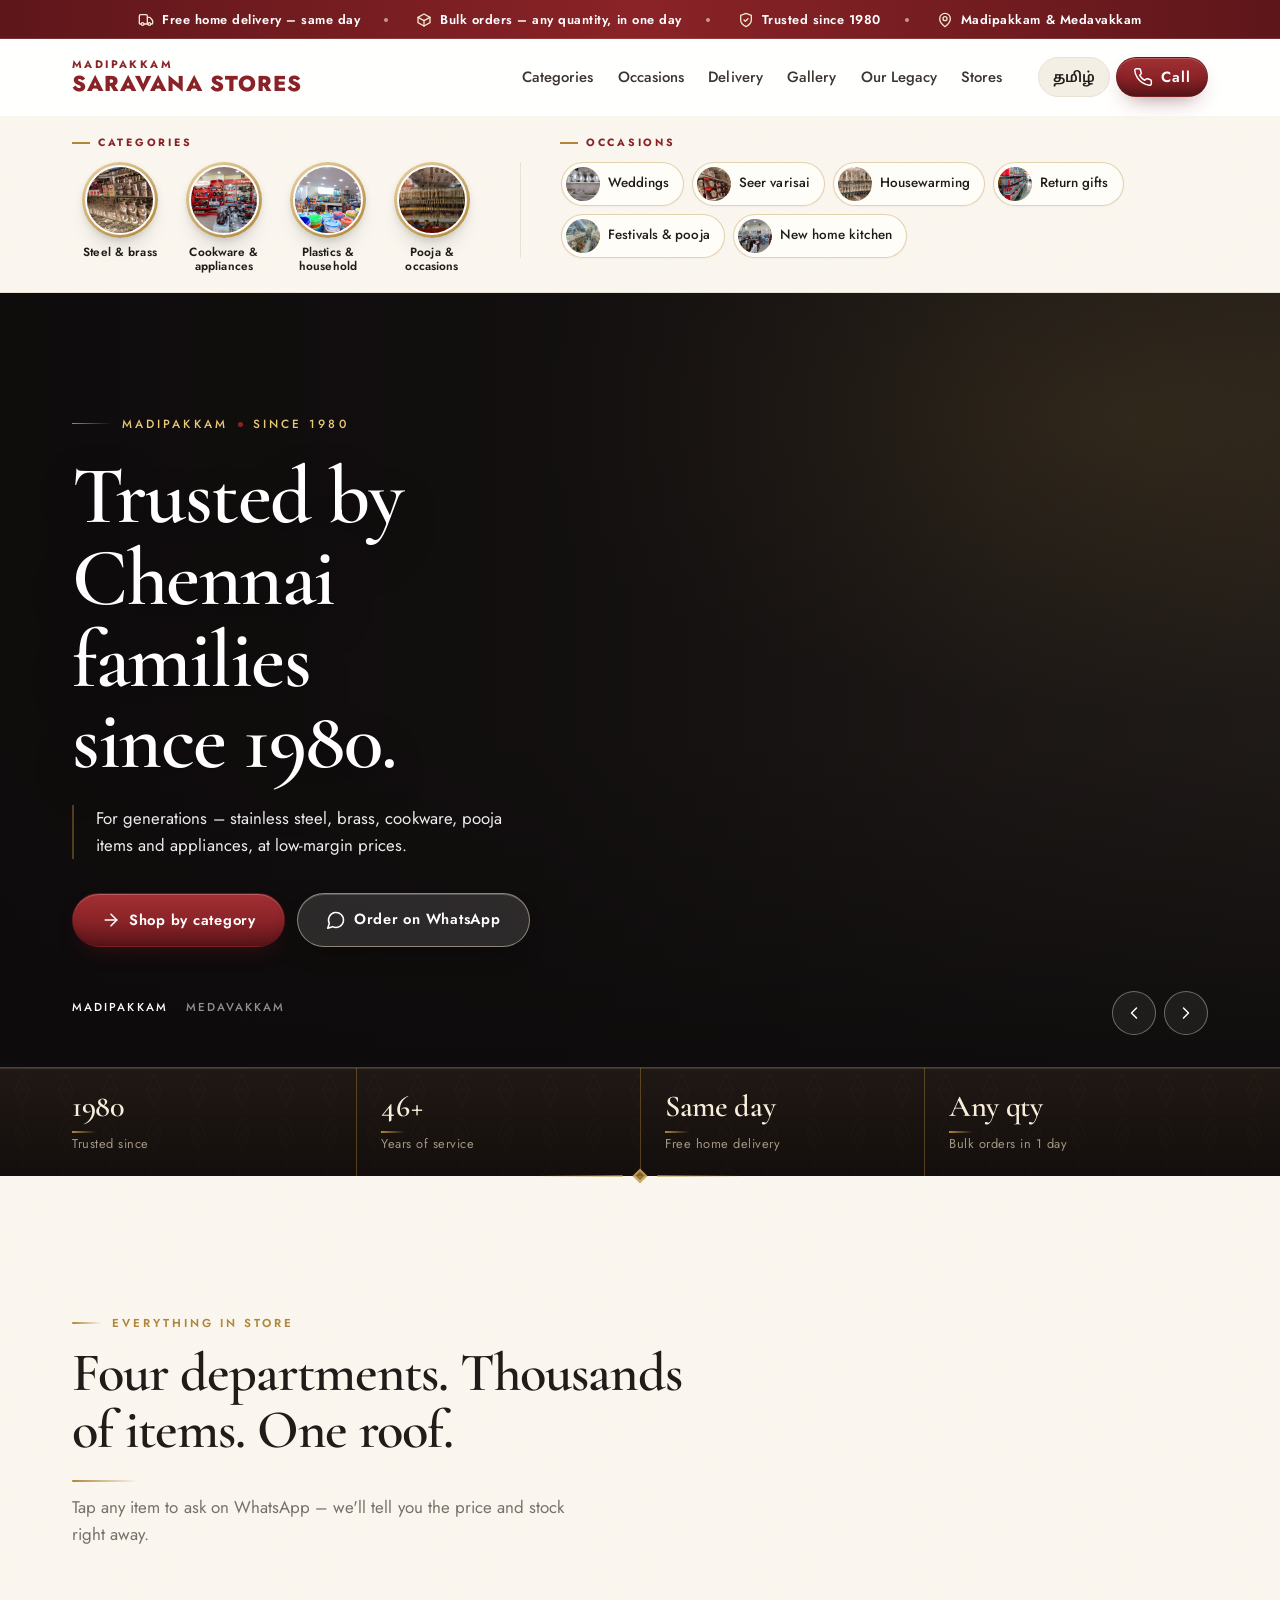
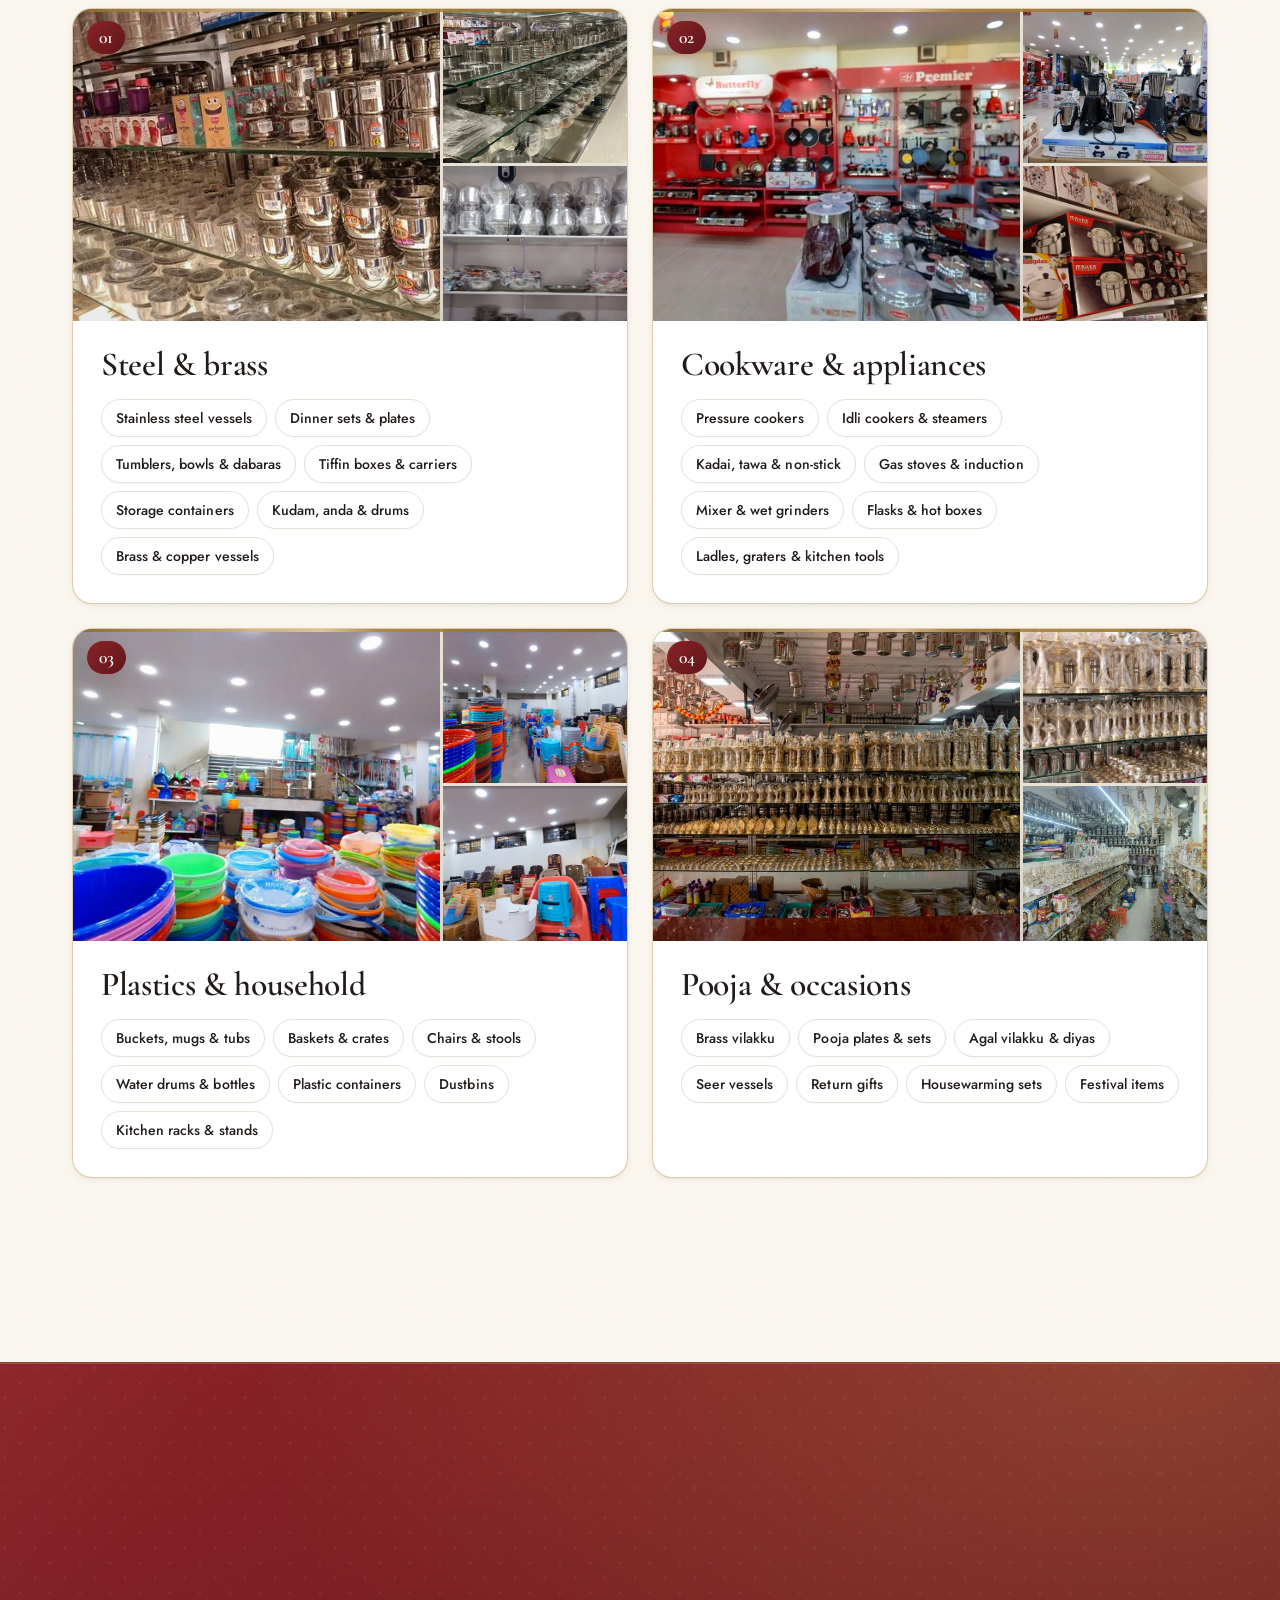
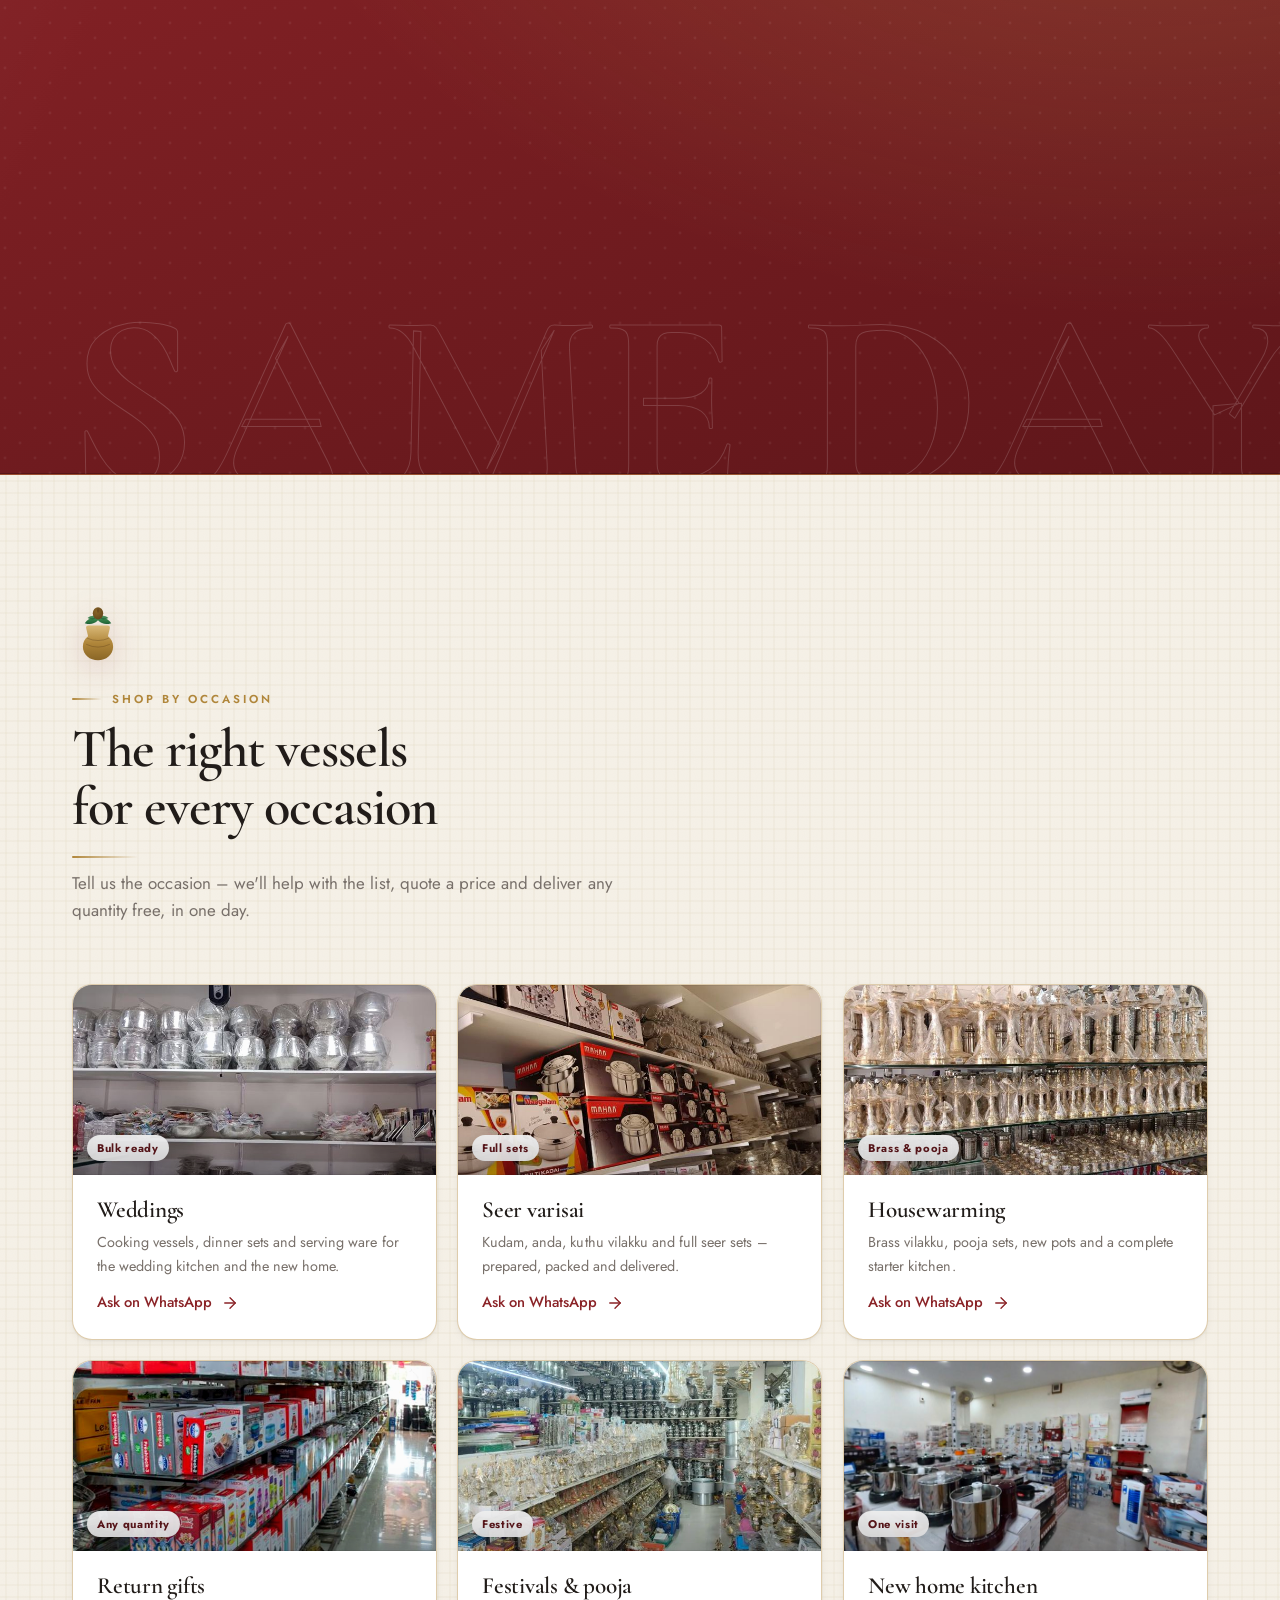
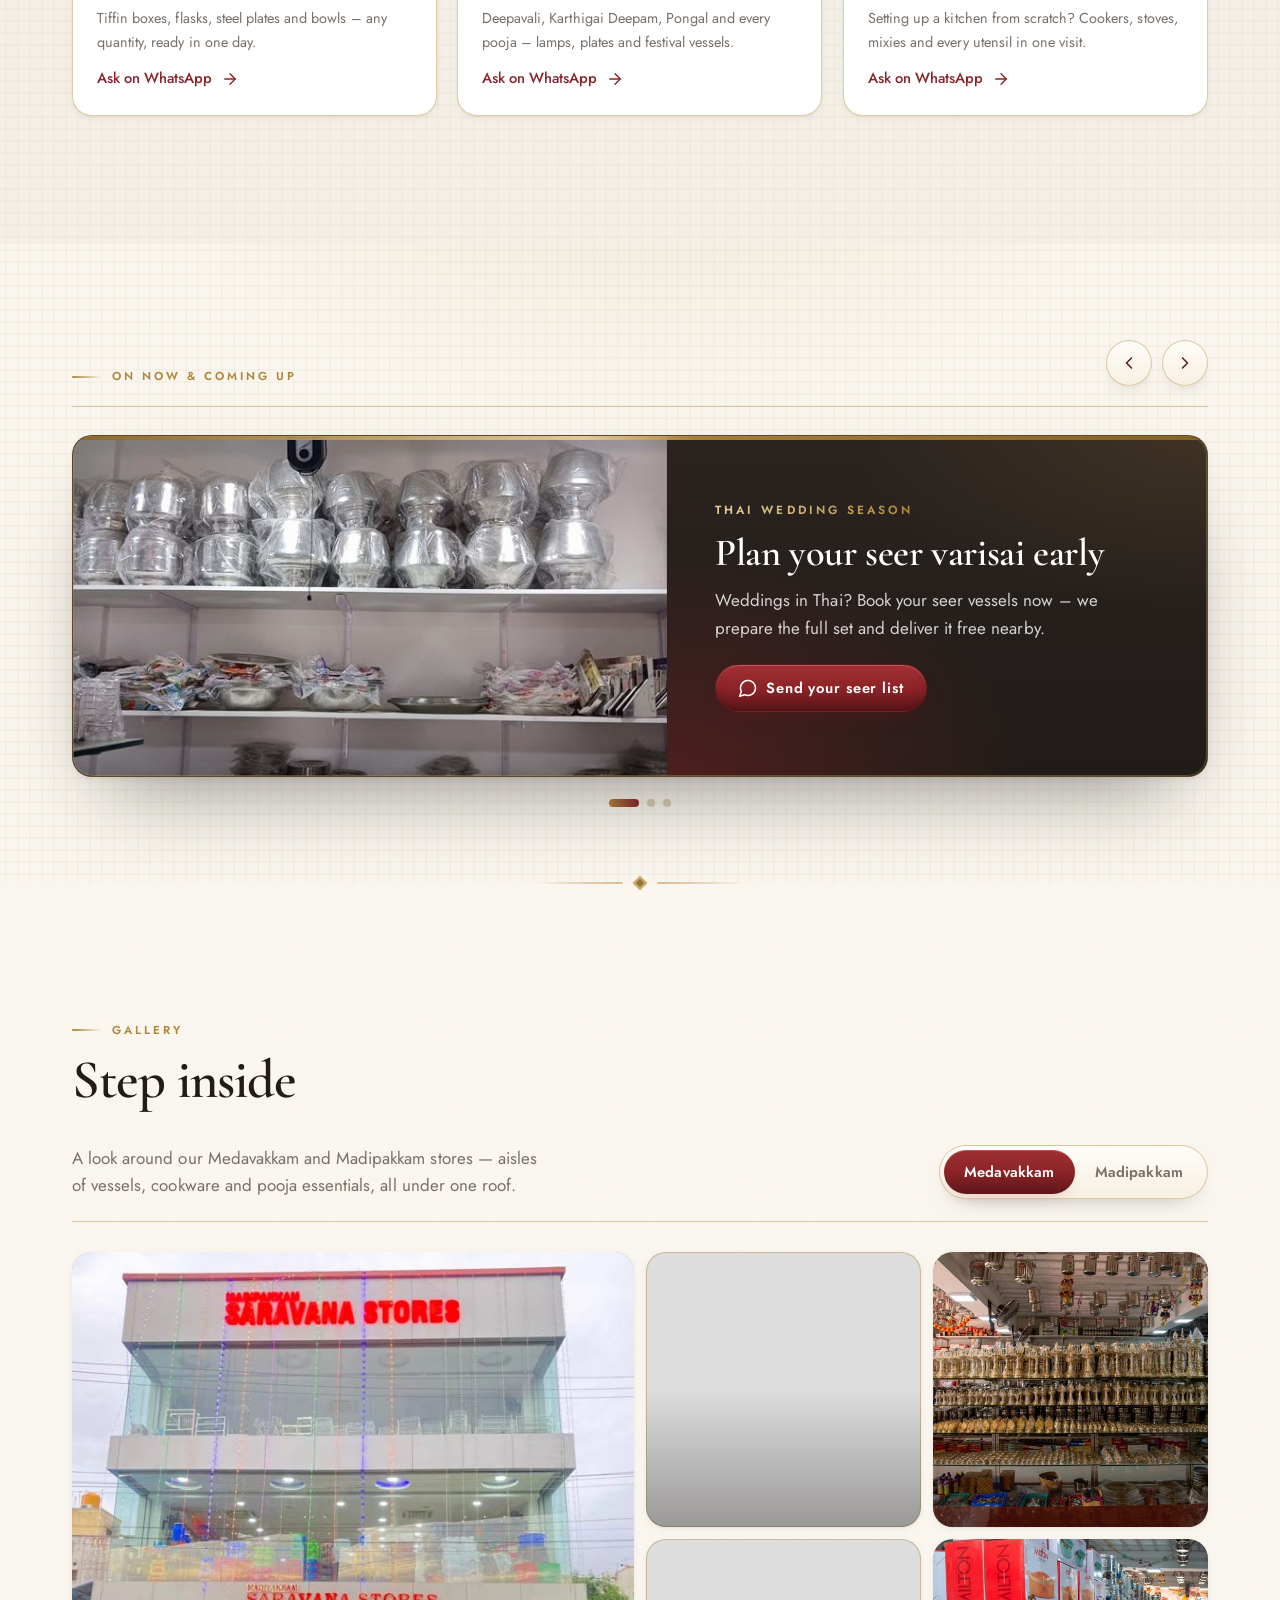
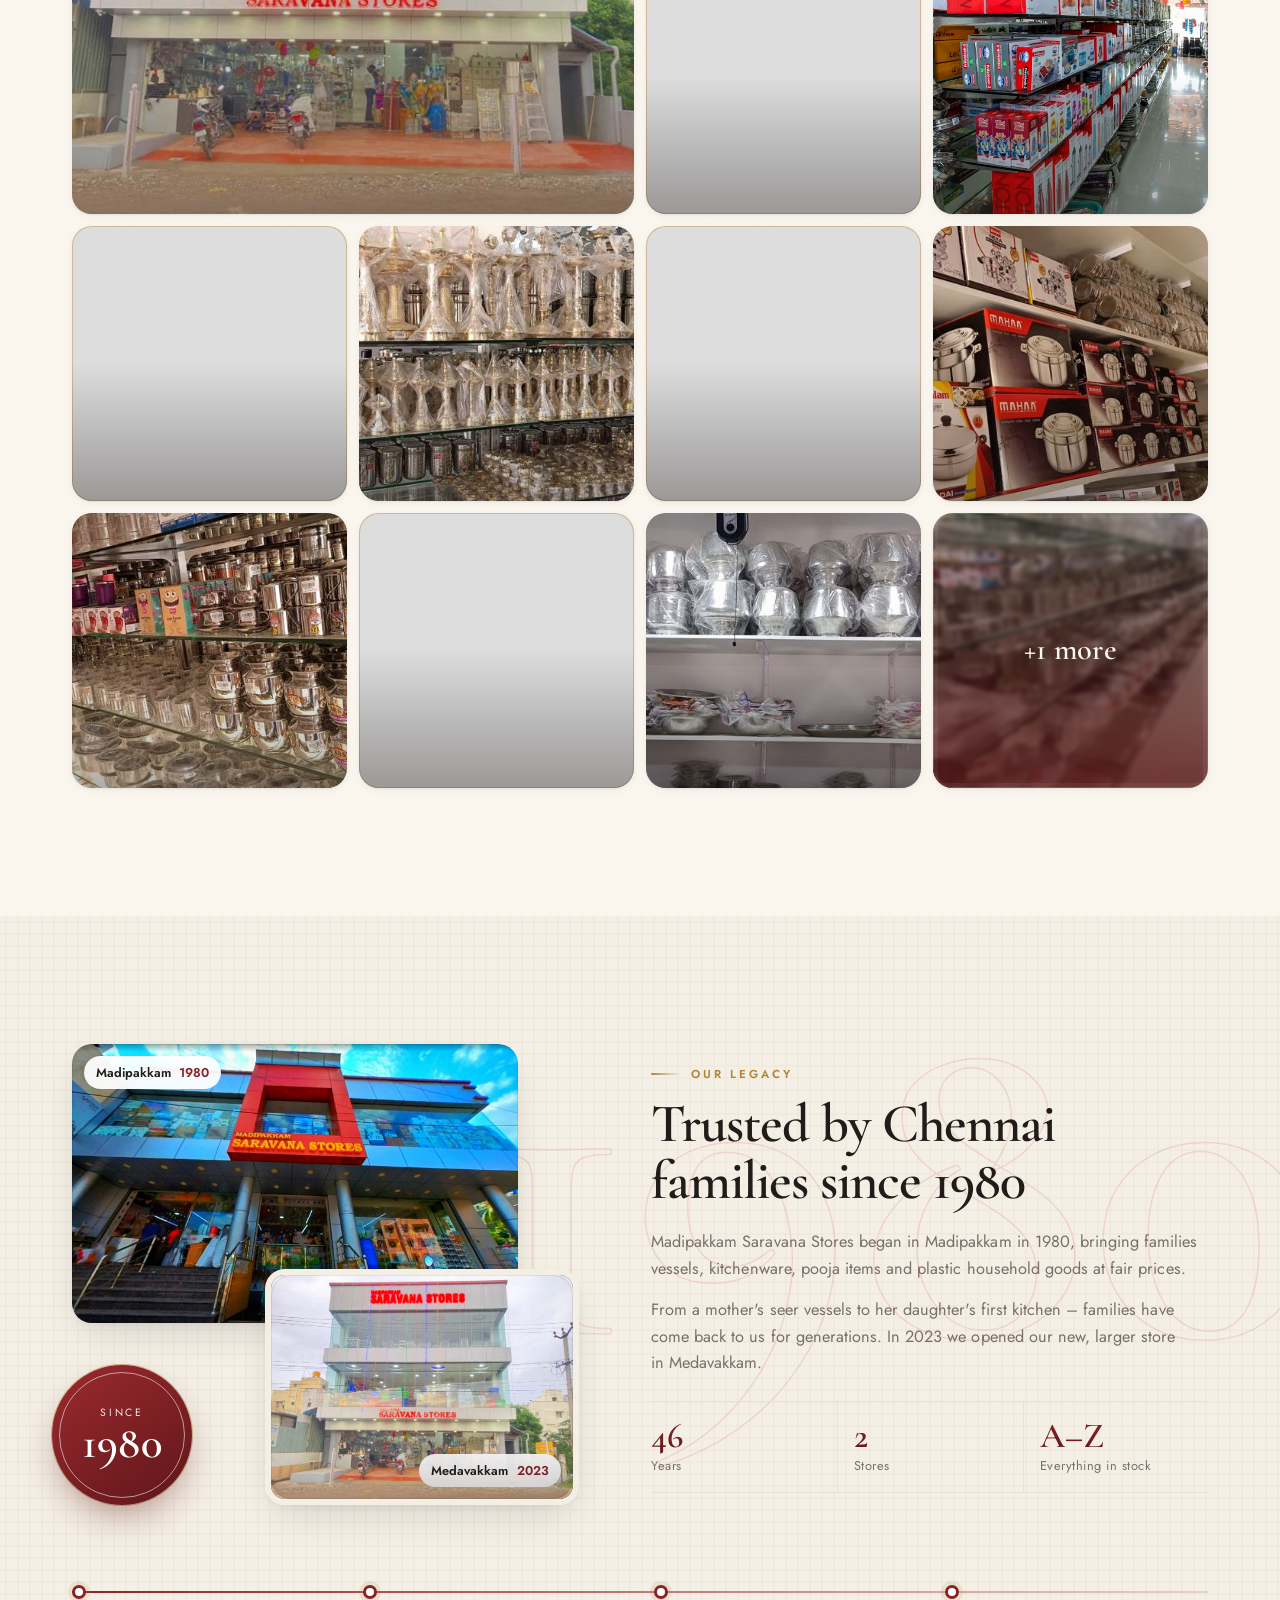
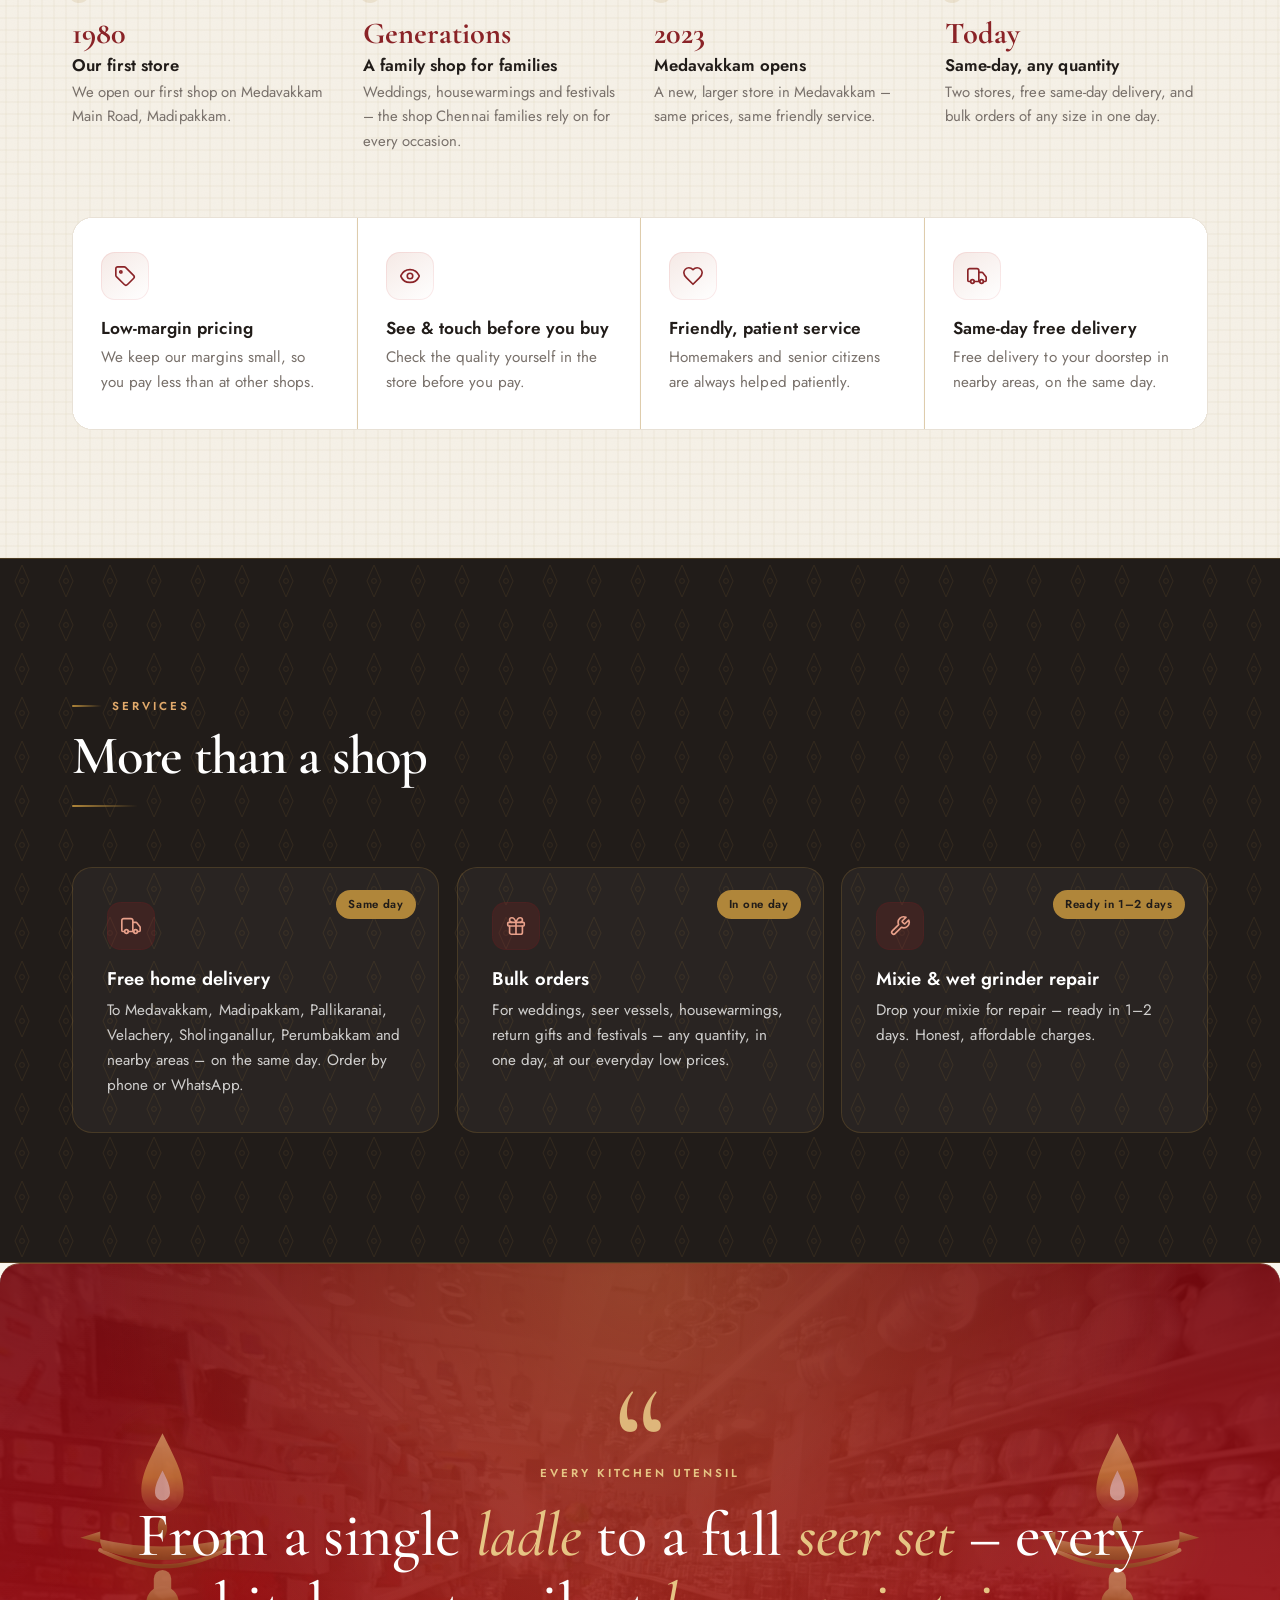
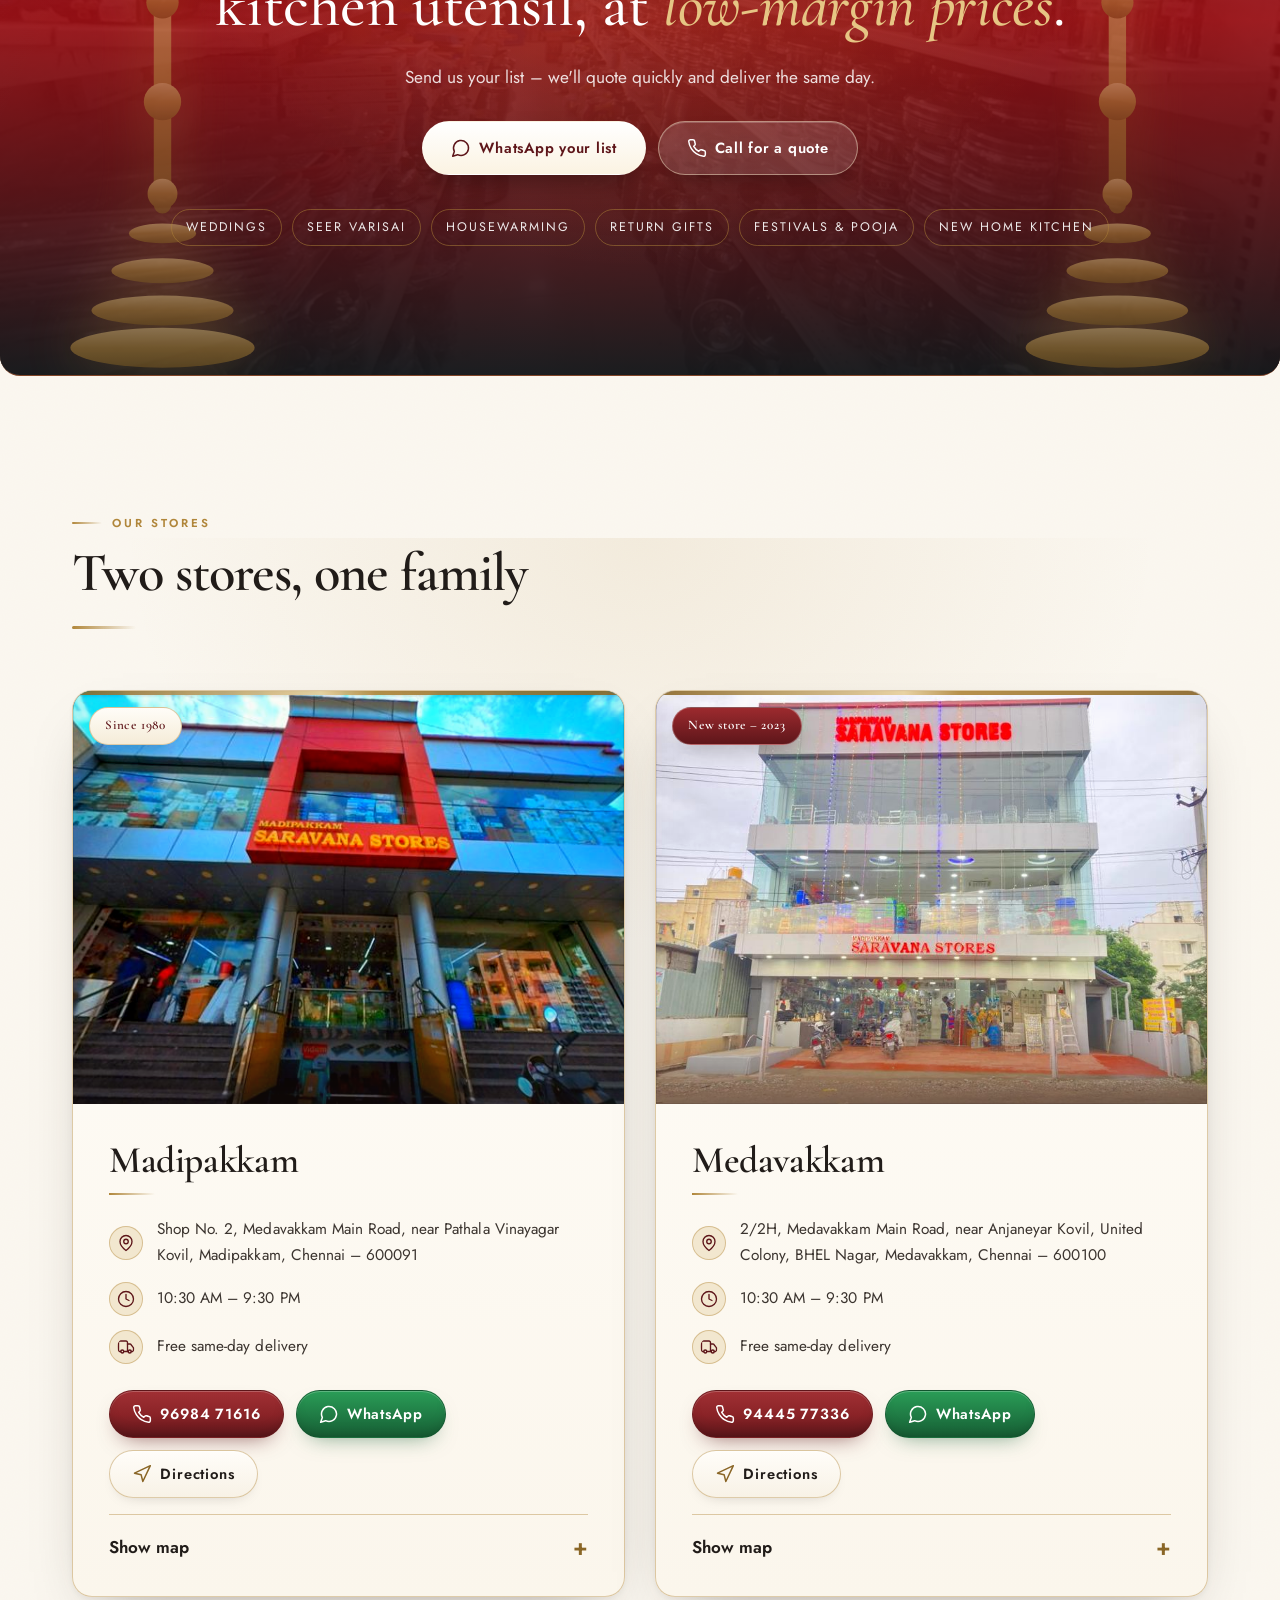
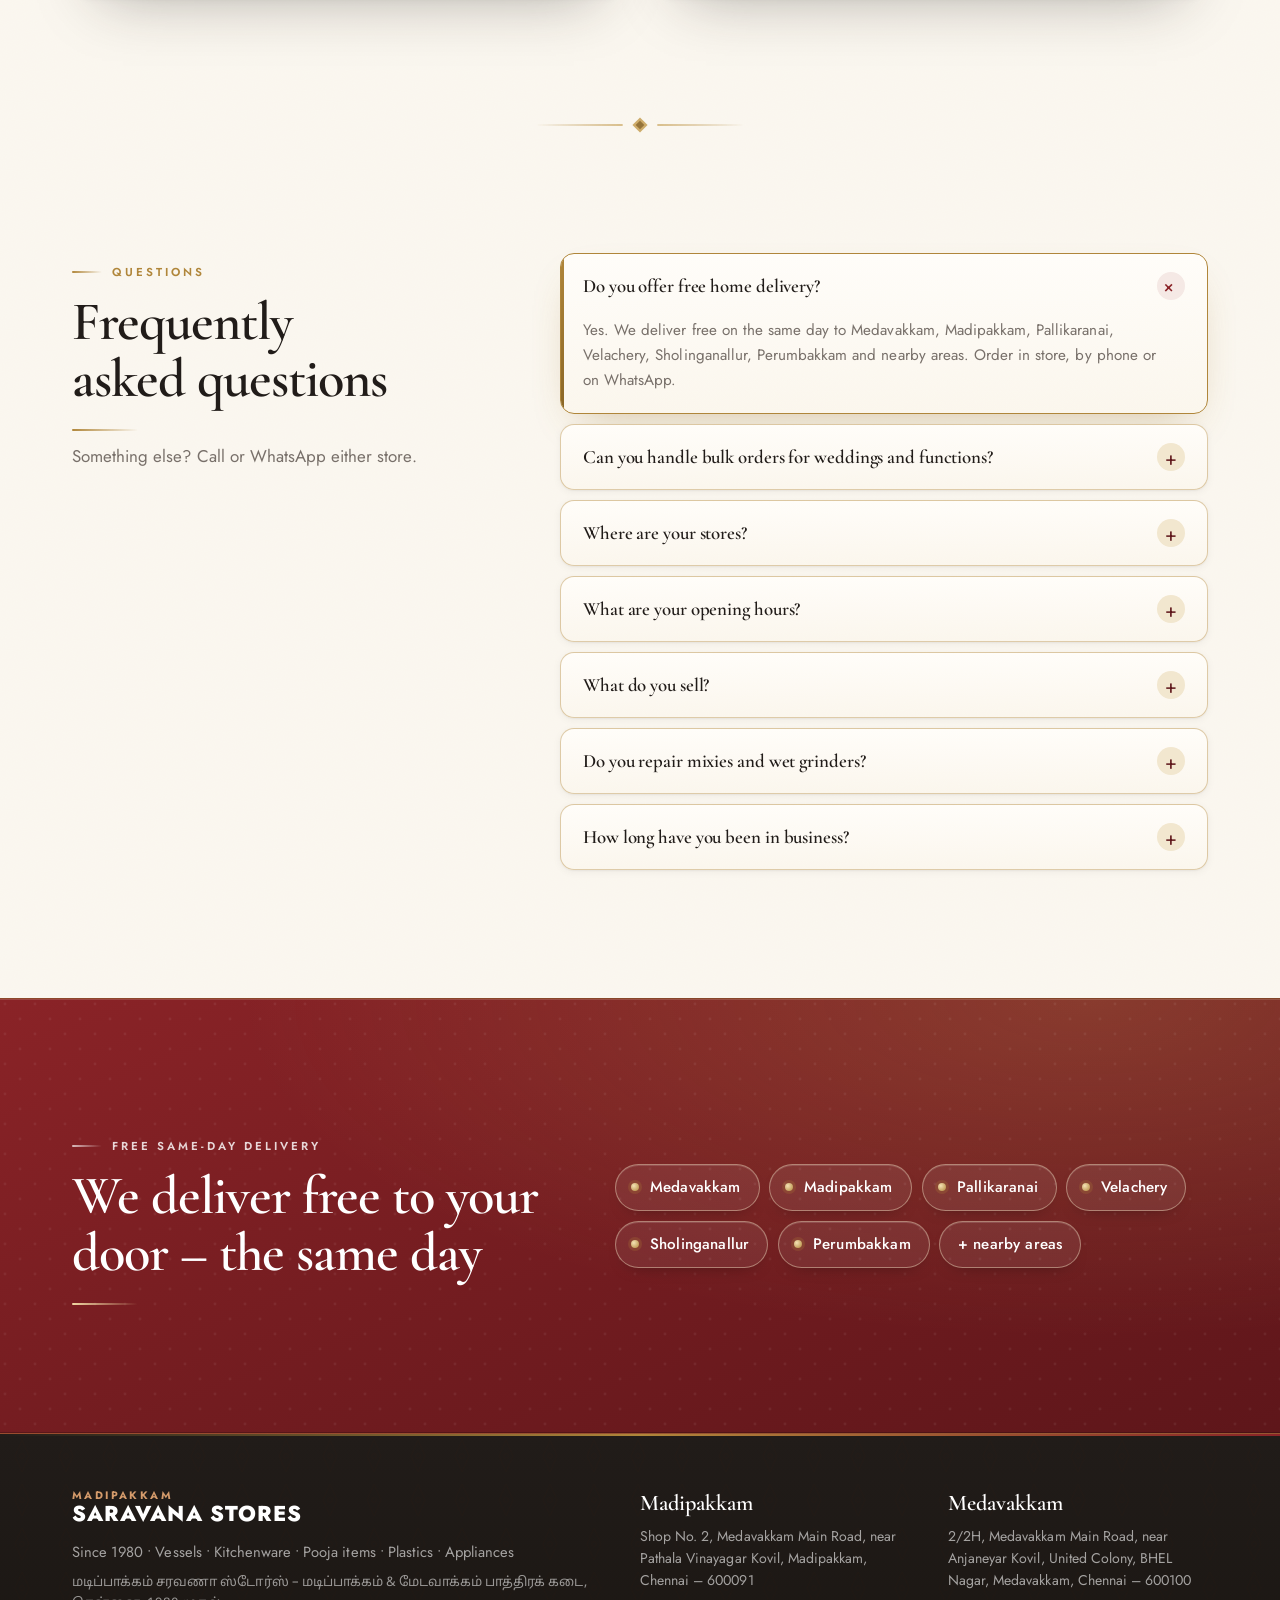
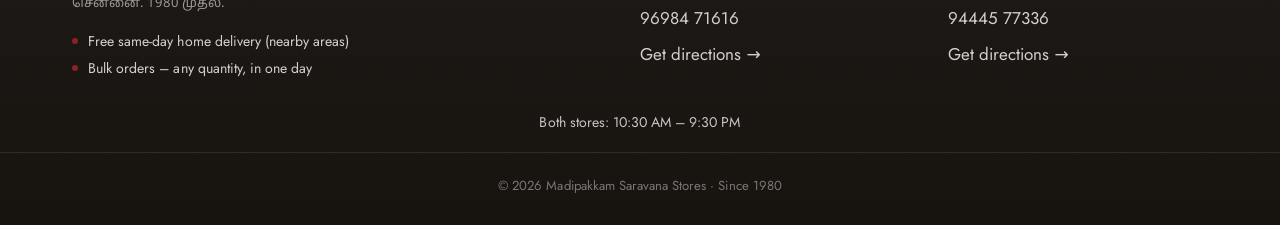
==== commit ed4b83c8: "Added Harish changes" ====
--- a/index.html
+++ b/index.html
@@ -3,11 +3,21 @@
 <head>
   <meta charset="utf-8">
   <meta name="viewport" content="width=device-width, initial-scale=1, viewport-fit=cover">
+  <!-- Google tag (gtag.js) -->
+  <script async src="https://www.googletagmanager.com/gtag/js?id=G-E55J9Y15PK"></script>
+  <script>
+    window.dataLayer = window.dataLayer || [];
+    function gtag(){dataLayer.push(arguments);}
+    gtag('js', new Date());
+
+    gtag('config', 'G-E55J9Y15PK');
+    gtag('config', 'AW-18484151582');   // Google Ads (conversion tracking)
+  </script>
   <title>Madipakkam Saravana Stores | Vessel Shop, Madipakkam &amp; Medavakkam</title>
   <meta name="description" content="Vessel shop in Madipakkam &amp; Medavakkam, Chennai, since 1980: steel &amp; brass vessels, cookware, plastics, pooja items. Free same-day delivery, bulk orders in 1 day.">
   <meta name="robots" content="index, follow, max-image-preview:large">
   <meta name="author" content="Madipakkam Saravana Stores">
-  <meta name="theme-color" content="#c8141b">
+  <meta name="theme-color" content="#8a2327">
   <meta name="format-detection" content="telephone=yes">
 
   <!-- Local SEO -->
@@ -47,10 +57,14 @@
   <link rel="preconnect" href="https://fonts.googleapis.com">
   <link rel="preconnect" href="https://fonts.gstatic.com" crossorigin>
   <link href="https://fonts.googleapis.com/css2?family=Cormorant+Garamond:ital,wght@0,500;0,600;0,700;1,500;1,600&family=Jost:wght@400;500;600;700&family=Noto+Sans+Tamil:wght@400;500;600&family=Noto+Serif+Tamil:wght@500&display=swap" rel="stylesheet">
-  <link rel="preload" as="image" href="images/madipakkam/thumbs/1.jpg" media="(max-width: 760px)">
-  <link rel="preload" as="image" href="images/madipakkam/1.jpg" media="(min-width: 761px)">
+  <link rel="preload" as="image" href="images/madipakkam/thumbs/1.webp" type="image/webp" media="(max-width: 760px)">
+  <link rel="preload" as="image" href="images/madipakkam/1.webp" type="image/webp" media="(min-width: 761px)">
   <link rel="stylesheet" href="css/style.css">
   <link rel="stylesheet" href="css/v2.css">
+  <link rel="stylesheet" href="css/v3.css">
+  <link rel="stylesheet" href="css/animations.css">
+  <link rel="stylesheet" href="css/premium.css">
+  <link rel="stylesheet" href="css/texture.css">
   <script>
     document.documentElement.classList.add('js', 'is-loading');
     // Always start at the top on refresh (browsers otherwise jump back to where you were)
@@ -949,8 +963,10 @@
       <!-- Slide: Madipakkam (legacy) -->
       <article class="slide is-active" aria-roledescription="slide" aria-label="Madipakkam store">
         <picture class="slide-media">
+          <source media="(max-width: 760px)" type="image/webp" srcset="images/madipakkam/thumbs/1.webp">
           <source media="(max-width: 760px)" srcset="images/madipakkam/thumbs/1.jpg">
-          <img src="images/madipakkam/1.jpg" alt="Madipakkam Saravana Stores, Madipakkam store front" fetchpriority="high" width="1600" height="896">
+          <source type="image/webp" srcset="images/madipakkam/1.webp">
+          <img src="images/madipakkam/1.jpg" alt="Madipakkam Saravana Stores, Madipakkam store front" fetchpriority="high" width="1600" height="678">
         </picture>
         <div class="container slide-inner">
           <p class="eyebrow"><span data-ta="மடிப்பாக்கம்">Madipakkam</span><span class="dot"></span><span data-ta="1980 முதல்">Since 1980</span></p>
@@ -966,8 +982,10 @@
       <!-- Slide: Medavakkam -->
       <article class="slide" aria-roledescription="slide" aria-label="Medavakkam store">
         <picture class="slide-media">
-          <source media="(max-width: 760px)" srcset="images/medavakkam/14.jpg">
-          <img src="images/medavakkam/1.jpg" alt="Madipakkam Saravana Stores, Medavakkam store front" loading="lazy" width="1280" height="960">
+          <source media="(max-width: 760px)" type="image/webp" srcset="images/medavakkam/thumbs/1.webp">
+          <source media="(max-width: 760px)" srcset="images/medavakkam/thumbs/1.jpg">
+          <source type="image/webp" srcset="images/medavakkam/1.webp">
+          <img src="images/medavakkam/1.jpg" alt="Madipakkam Saravana Stores, Medavakkam store front" loading="lazy" width="1500" height="1437">
         </picture>
         <div class="container slide-inner">
           <p class="eyebrow"><span data-ta="மேடவாக்கம்">Medavakkam</span><span class="dot"></span><span data-ta="புதிய கடை – 2023">New store – 2023</span></p>
@@ -1143,6 +1161,7 @@
   <section class="section section-mist" id="occasions">
     <div class="container">
       <div class="section-head reveal">
+        <img class="head-emblem" src="brand/kalash.svg" alt="" aria-hidden="true" loading="lazy">
         <p class="kicker" data-ta="விசேஷங்களுக்கு">Shop by occasion</p>
         <h2 data-ta="ஒவ்வொரு விசேஷத்திற்கும், சரியான பாத்திரங்கள்">The right vessels for every occasion</h2>
         <p class="section-sub" data-ta="சொல்லுங்கள் – பட்டியல் தயார் செய்து, விலை சொல்லி, எந்த அளவையும் ஒரே நாளில் இலவசமாக டெலிவரி செய்கிறோம்.">Tell us the occasion – we'll help with the list, quote a price and deliver any quantity free, in one day.</p>
@@ -1210,7 +1229,7 @@
           <button class="season-arrow" type="button" data-dir="1" aria-label="Next banner"><svg class="ico"><use href="#i-right"/></svg></button>
         </div>
       </div>
-      <div class="season-track" id="seasonTrack" aria-roledescription="carousel"></div>
+      <div class="season-track reveal" id="seasonTrack" aria-roledescription="carousel"></div>
       <div class="season-dots" id="seasonDots"></div>
     </div>
   </section>
@@ -1218,13 +1237,16 @@
   <!-- GALLERY -->
   <section class="section" id="gallery">
     <div class="container">
-      <div class="section-head reveal">
-        <p class="kicker" data-ta="புகைப்படங்கள்">Gallery</p>
-        <h2 data-ta="எங்கள் கடைக்குள்ளே">Step inside</h2>
-      </div>
-      <div class="tabs" role="tablist">
-        <button class="tab is-active" role="tab" aria-selected="true" data-tab="medavakkam" data-ta="மேடவாக்கம்">Medavakkam</button>
-        <button class="tab" role="tab" aria-selected="false" data-tab="madipakkam" data-ta="மடிப்பாக்கம்">Madipakkam</button>
+      <div class="gallery-head reveal">
+        <div class="section-head">
+          <p class="kicker" data-ta="புகைப்படங்கள்">Gallery</p>
+          <h2 data-ta="எங்கள் கடைக்குள்ளே">Step inside</h2>
+          <p class="section-sub" data-ta="மேடவாக்கம் மற்றும் மடிப்பாக்கம் கடைகளுக்குள் ஒரு பார்வை — பாத்திரங்கள், சமையல் பொருட்கள், பூஜை சாமான்கள் அனைத்தும் ஒரே கூரையின் கீழ்.">A look around our Medavakkam and Madipakkam stores — aisles of vessels, cookware and pooja essentials, all under one roof.</p>
+        </div>
+        <div class="tabs" role="tablist" aria-label="Choose a store">
+          <button class="tab is-active" role="tab" aria-selected="true" data-tab="medavakkam" data-ta="மேடவாக்கம்">Medavakkam</button>
+          <button class="tab" role="tab" aria-selected="false" data-tab="madipakkam" data-ta="மடிப்பாக்கம்">Madipakkam</button>
+        </div>
       </div>
       <div class="gallery" id="galleryGrid"></div>
       <p class="gallery-hint" data-ta="← ஸ்வைப் செய்யுங்கள் →">← Swipe to see more →</p>
@@ -1344,6 +1366,8 @@
   <!-- QUOTE BAND -->
   <section class="quote-band" id="quote">
     <img class="quote-bg" src="images/madipakkam/5.jpg" alt="Stainless steel vessel aisle at Madipakkam Saravana Stores" loading="lazy" width="1600" height="905">
+    <img class="quote-lamp quote-lamp-l" src="brand/vilakku.svg" alt="" aria-hidden="true" loading="lazy">
+    <img class="quote-lamp quote-lamp-r" src="brand/vilakku.svg" alt="" aria-hidden="true" loading="lazy">
     <div class="container quote-inner reveal">
       <span class="quote-mark" aria-hidden="true">&ldquo;</span>
       <p class="kicker" data-ta="அனைத்து சமையலறை பாத்திரங்களும்">Every kitchen utensil</p>
@@ -1560,6 +1584,19 @@
   <p class="lb-count" id="lbCount"></p>
 </dialog>
 
+<!-- Full-screen "view all" gallery -->
+<dialog class="gallery-all" id="galleryAll" aria-label="All store photos">
+  <div class="ga-head">
+    <p class="ga-title" id="gaTitle"></p>
+    <button class="ga-close" type="button" data-ga="close" aria-label="Close"><span id="gaCloseLabel">Close</span> <svg class="ico"><use href="#i-x"/></svg></button>
+  </div>
+  <div class="ga-viewport">
+    <button class="ga-nav ga-prev" type="button" data-ga="prev" aria-label="Previous"><svg class="ico"><use href="#i-left"/></svg></button>
+    <div class="ga-grid" id="gaGrid"></div>
+    <button class="ga-nav ga-next" type="button" data-ga="next" aria-label="Next"><svg class="ico"><use href="#i-right"/></svg></button>
+  </div>
+</dialog>
+
 <script src="js/site-config.js"></script>
 <script src="js/main.js"></script>
 </body>
--- a/css/v3.css
+++ b/css/v3.css
@@ -0,0 +1,130 @@
+/* =========================================================
+   Version 3 – premium theme polish for shop promotion.
+   Loaded after style.css and v2.css. Purely visual refinements:
+   richer red + gold palette, elevated cards, cleaner rhythm,
+   promotional shine on buttons and offers. Nothing structural.
+   ========================================================= */
+
+:root {
+  --gold: #c39a4e;
+  --gold-soft: #f6ecd4;
+  --gold-line: rgba(195, 154, 78, .45);
+  --red-glow: rgba(200, 20, 27, .28);
+  --page: #fcfbf9;                 /* warm off-white for a boutique feel */
+  --shadow-gold: 0 18px 44px -20px rgba(155, 116, 40, .45);
+  --shadow-lift: 0 2px 6px rgba(16,18,20,.05), 0 24px 50px -18px rgba(16,18,20,.22);
+}
+
+/* Warm the page background so white cards feel crisp and premium */
+body { background: var(--page); }
+.quick, .cats, #gallery, #stores, #faq { background: var(--page); }
+
+/* ---------- Refined buttons: subtle depth + promotional shine ---------- */
+.btn { position: relative; overflow: hidden; font-weight: 600; letter-spacing: .04em; }
+.btn-primary {
+  background: linear-gradient(180deg, #d61c23 0%, var(--red) 55%, var(--red-deep) 100%);
+  box-shadow: 0 10px 24px -10px var(--red-glow), inset 0 1px 0 rgba(255,255,255,.18);
+}
+.btn-primary:hover { background: linear-gradient(180deg, var(--red) 0%, var(--red-deep) 100%); box-shadow: 0 14px 30px -10px var(--red-glow), inset 0 1px 0 rgba(255,255,255,.18); }
+.btn-whatsapp { background: linear-gradient(180deg, #21a256 0%, var(--green) 60%, #147a40 100%); box-shadow: 0 10px 24px -12px rgba(20,122,64,.6), inset 0 1px 0 rgba(255,255,255,.2); }
+.btn-light { background: linear-gradient(180deg, #ffffff 0%, #fbf3e2 100%); }
+
+/* Shine sweep on the main call-to-action buttons */
+.btn-primary::after, .btn-light::after, .btn-whatsapp::after {
+  content: ""; position: absolute; top: 0; left: -140%; width: 60%; height: 100%;
+  background: linear-gradient(100deg, transparent, rgba(255,255,255,.45), transparent);
+  transform: skewX(-18deg); transition: left .7s var(--ease); pointer-events: none;
+}
+.btn-primary:hover::after, .btn-light:hover::after, .btn-whatsapp:hover::after { left: 140%; }
+@media (prefers-reduced-motion: reduce) {
+  .btn-primary::after, .btn-light::after, .btn-whatsapp::after { display: none; }
+}
+
+/* ---------- Top bar: deeper gradient, subtle gold hairline ---------- */
+.topbar { background: linear-gradient(90deg, var(--red-deep), var(--red) 50%, var(--red-deep)); box-shadow: inset 0 -1px 0 rgba(255,255,255,.12); }
+.topbar .ico { color: var(--gold-soft); }
+
+/* ---------- Kicker: gold-tipped rule for a boutique signature ---------- */
+.kicker::before { background: linear-gradient(90deg, var(--gold), var(--red)); height: 2px; width: 28px; border-radius: 2px; }
+
+/* Center section heads a touch more airy on desktop */
+@media (min-width: 861px) {
+  .section-head { max-width: 680px; }
+}
+
+/* ---------- Category cards: premium hover + gold accent ---------- */
+.cat-card { transition: box-shadow .35s var(--ease), transform .35s var(--ease), border-color .35s; }
+.cat-card:hover { box-shadow: var(--shadow-lift); transform: translateY(-4px); border-color: var(--gold-line); }
+.cat-num { background: linear-gradient(135deg, var(--red), var(--red-deep)); box-shadow: 0 8px 18px -8px var(--red-glow); }
+.cat-media::after {
+  content: ""; position: absolute; inset: 0; pointer-events: none;
+  background: linear-gradient(180deg, transparent 60%, rgba(16,18,20,.08));
+}
+.chips a:hover, .chips a:focus-visible {
+  background: linear-gradient(180deg, #d61c23, var(--red-deep)); border-color: var(--red-deep);
+  box-shadow: 0 6px 14px -8px var(--red-glow);
+}
+
+/* ---------- Occasion cards: lift + gold edge ---------- */
+.occasion { transition: box-shadow .35s var(--ease), transform .35s var(--ease), border-color .35s; }
+.occasion:hover { box-shadow: var(--shadow-lift); transform: translateY(-4px); border-color: var(--gold-line); }
+.occ-tag { box-shadow: 0 6px 16px -8px rgba(0,0,0,.4); }
+
+/* ---------- Delivery / bulk terms: crisper promotional cards ---------- */
+.term { border: 1px solid rgba(255,255,255,.5); }
+.term:hover { transform: translateY(-3px); transition: transform .3s var(--ease); }
+.term-stamp {
+  background: var(--gold-soft); border-color: var(--red);
+  box-shadow: 0 8px 20px -10px rgba(155,116,40,.6);
+}
+
+/* ---------- Quote band: warmer glow ---------- */
+.quote-band::before {
+  background:
+    radial-gradient(ellipse at 50% 0%, rgba(195,154,78,.35), transparent 60%),
+    linear-gradient(180deg, rgba(120,8,14,.92) 0%, rgba(155,13,19,.9) 50%, rgba(22,24,27,.96) 100%);
+}
+.quote-tags li { transition: background .2s, border-color .2s, color .2s; }
+.quote-tags li:hover { background: rgba(195,154,78,.18); border-color: var(--gold); }
+
+/* ---------- Store cards: premium framing ---------- */
+.store { transition: box-shadow .35s var(--ease), transform .35s var(--ease); }
+.store:hover { box-shadow: var(--shadow-lift); transform: translateY(-3px); }
+.badge { box-shadow: 0 6px 16px -8px rgba(0,0,0,.35); backdrop-filter: blur(4px); }
+
+/* ---------- Legacy stats & timeline: gold warmth ---------- */
+.legacy-stats strong { background: linear-gradient(180deg, var(--red), var(--red-deep)); -webkit-background-clip: text; background-clip: text; -webkit-text-fill-color: transparent; }
+.since-seal { background: linear-gradient(145deg, #d61c23, var(--red-deep)); }
+
+/* ---------- Promise / service icon rings: soft gradient ---------- */
+.icon-ring { background: linear-gradient(145deg, var(--red-soft), #fff); box-shadow: inset 0 0 0 1px rgba(200,20,27,.08); }
+.promise-item { transition: box-shadow .3s, transform .3s var(--ease); }
+@media (max-width: 860px) {
+  .promise-item:hover { transform: translateY(-3px); box-shadow: var(--shadow); }
+}
+
+/* ---------- Section divider flourish between light sections ---------- */
+.cats::before, #occasions::before {
+  content: ""; display: block; width: 56px; height: 3px; margin: 0 auto 40px;
+  background: linear-gradient(90deg, transparent, var(--gold), transparent); border-radius: 3px;
+}
+
+/* ---------- FAQ: gold hover cue ---------- */
+.faq-item { transition: border-color .2s, box-shadow .2s; }
+.faq-item:hover { border-color: var(--gold-line); }
+.faq-item summary::after { background: var(--gold-soft); color: var(--red-deep); }
+.faq-item[open] summary::after { background: var(--red-soft); }
+
+/* ---------- Footer: subtle gold top hairline ---------- */
+.site-footer { position: relative; background: linear-gradient(180deg, #1a1c1f, var(--ink)); }
+.site-footer::before { content: ""; position: absolute; top: 0; left: 0; right: 0; height: 2px; background: linear-gradient(90deg, transparent, var(--gold), var(--red), var(--gold), transparent); }
+
+/* ---------- Action bar (mobile): lift the active tap ---------- */
+.action-bar { box-shadow: 0 -6px 24px -18px rgba(0,0,0,.5); }
+
+/* ---------- Reveal: add a touch of scale for life ---------- */
+.js .reveal { transform: translateY(20px) scale(.995); }
+.js .reveal.is-visible { transform: none; }
+@media (prefers-reduced-motion: reduce) {
+  .js .reveal { transform: none; }
+}
--- a/css/animations.css
+++ b/css/animations.css
@@ -0,0 +1,129 @@
+/* =========================================================
+   Premium motion layer – loaded after v3.css.
+   Works with the existing .reveal / .is-visible observer.
+   Everything here is decorative and fully disabled under
+   prefers-reduced-motion at the bottom of the file.
+   ========================================================= */
+
+/* ---------- Smoother, more premium reveal easing ---------- */
+.js .reveal {
+  transition: opacity .8s cubic-bezier(.2,.7,.2,1), transform .8s cubic-bezier(.2,.7,.2,1);
+  will-change: opacity, transform;
+}
+
+/* Staggered cascade for grids – children fade up one after another */
+.cat-cards > .reveal:nth-child(1) { transition-delay: .04s; }
+.cat-cards > .reveal:nth-child(2) { transition-delay: .12s; }
+.cat-cards > .reveal:nth-child(3) { transition-delay: .20s; }
+.cat-cards > .reveal:nth-child(4) { transition-delay: .28s; }
+
+.terms-grid > .reveal:nth-child(1) { transition-delay: .05s; }
+.terms-grid > .reveal:nth-child(2) { transition-delay: .15s; }
+.terms-grid > .reveal:nth-child(3) { transition-delay: .25s; }
+
+.occasion-grid > .reveal:nth-child(1) { transition-delay: .04s; }
+.occasion-grid > .reveal:nth-child(2) { transition-delay: .10s; }
+.occasion-grid > .reveal:nth-child(3) { transition-delay: .16s; }
+.occasion-grid > .reveal:nth-child(4) { transition-delay: .22s; }
+.occasion-grid > .reveal:nth-child(5) { transition-delay: .28s; }
+.occasion-grid > .reveal:nth-child(6) { transition-delay: .34s; }
+
+.promise-grid > .reveal:nth-child(1) { transition-delay: .04s; }
+.promise-grid > .reveal:nth-child(2) { transition-delay: .12s; }
+.promise-grid > .reveal:nth-child(3) { transition-delay: .20s; }
+.promise-grid > .reveal:nth-child(4) { transition-delay: .28s; }
+
+.service-grid > .reveal:nth-child(1) { transition-delay: .05s; }
+.service-grid > .reveal:nth-child(2) { transition-delay: .15s; }
+.service-grid > .reveal:nth-child(3) { transition-delay: .25s; }
+
+.store-grid > .reveal:nth-child(2) { transition-delay: .12s; }
+
+/* ---------- Hero content entrance ---------- */
+@keyframes heroUp { from { opacity: 0; transform: translateY(26px); } to { opacity: 1; transform: none; } }
+.slide.is-active .eyebrow { animation: heroUp .8s cubic-bezier(.2,.7,.2,1) both; animation-delay: .15s; }
+.slide.is-active h1,
+.slide.is-active .h1 { animation: heroUp .9s cubic-bezier(.2,.7,.2,1) both; animation-delay: .28s; }
+.slide.is-active .lead { animation: heroUp .9s cubic-bezier(.2,.7,.2,1) both; animation-delay: .42s; }
+.slide.is-active .hero-cta { animation: heroUp .9s cubic-bezier(.2,.7,.2,1) both; animation-delay: .56s; }
+.hero-strip { animation: heroUp 1s cubic-bezier(.2,.7,.2,1) both; animation-delay: .7s; }
+
+/* ---------- Pulsing glow on the primary hero call-to-action ---------- */
+@keyframes ctaGlow {
+  0%, 100% { box-shadow: 0 10px 24px -10px var(--red-glow), inset 0 1px 0 rgba(255,255,255,.18); }
+  50% { box-shadow: 0 14px 34px -8px rgba(200,20,27,.55), inset 0 1px 0 rgba(255,255,255,.18); }
+}
+.hero-cta .btn-primary { animation: ctaGlow 3.2s ease-in-out 1.4s infinite; }
+
+/* ---------- Moving sheen across the premium red bands ---------- */
+.terms, .quote-band { position: relative; }
+.terms > .container, .quote-band > .container { position: relative; z-index: 1; }
+.terms::after, .quote-band::after {
+  content: ""; position: absolute; inset: 0; z-index: 0; pointer-events: none;
+  background: linear-gradient(115deg, transparent 30%, rgba(255,255,255,.06) 48%, rgba(255,255,255,.14) 50%, rgba(255,255,255,.06) 52%, transparent 70%);
+  background-size: 240% 100%; background-position: 120% 0;
+  animation: sheen 7s ease-in-out 1.5s infinite;
+}
+@keyframes sheen { 0% { background-position: 120% 0; } 55%, 100% { background-position: -60% 0; } }
+
+/* ---------- Gently floating accents ---------- */
+@keyframes floatY { 0%, 100% { transform: translateY(0); } 50% { transform: translateY(-6px); } }
+.since-seal { animation: floatY 4.5s ease-in-out infinite; }
+.term-stamp { animation: floatY 4s ease-in-out infinite; }
+.term:nth-child(2) .term-stamp { animation-delay: .6s; }
+.term:nth-child(3) .term-stamp { animation-delay: 1.2s; }
+
+/* Soft breathing shimmer on the big outlined "SAME DAY" watermark */
+@keyframes breathe { 0%, 100% { opacity: .55; } 50% { opacity: 1; } }
+.terms::before { animation: breathe 6s ease-in-out infinite; }
+
+/* ---------- Category number badge: subtle pop on card hover ---------- */
+.cat-card .cat-num { transition: transform .35s var(--ease), box-shadow .35s; }
+.cat-card:hover .cat-num { transform: scale(1.08) rotate(-3deg); box-shadow: 0 10px 22px -6px var(--red-glow); }
+
+/* Category collage images breathe up a touch on hover */
+.cat-media img { transition: transform .7s var(--ease); }
+.cat-card:hover .cat-media img { transform: scale(1.05); }
+
+/* ---------- Quick category circles: playful spring on hover ---------- */
+.quick-cats .quick-item:hover .quick-img { transform: translateY(-5px) scale(1.05); }
+.quick-cats .quick-img { transition: transform .3s cubic-bezier(.34,1.56,.64,1); }
+
+/* ---------- Occasion arrow link nudges continuously to invite taps ---------- */
+@keyframes nudge { 0%, 90%, 100% { transform: translateX(0); } 95% { transform: translateX(4px); } }
+.link-arrow .ico { animation: nudge 4s ease-in-out infinite; }
+.link-arrow:hover .ico { animation: none; }
+
+/* ---------- Topbar icons twinkle softly ---------- */
+@keyframes twinkle { 0%, 100% { opacity: .8; } 50% { opacity: 1; } }
+.topbar .ico { animation: twinkle 3s ease-in-out infinite; }
+
+/* ---------- Animated gradient sweep on the footer hairline ---------- */
+.site-footer::before { background-size: 200% 100%; animation: hairline 8s linear infinite; }
+@keyframes hairline { to { background-position: 200% 0; } }
+
+/* ---------- Kicker rule draws in when its heading reveals ---------- */
+.reveal .kicker::before { transition: width .6s cubic-bezier(.2,.7,.2,1) .2s; }
+.reveal:not(.is-visible) .kicker::before { width: 0; }
+
+/* ---------- Section headings rise slightly ahead of body copy ---------- */
+.reveal.section-head h2 { transition: opacity .8s var(--ease) .08s, transform .8s var(--ease) .08s; }
+
+/* ---------- Buttons: springier press ---------- */
+.btn { transition: transform .18s cubic-bezier(.34,1.56,.64,1), background-color .2s, box-shadow .25s, color .2s; }
+.btn:hover { transform: translateY(-2px); }
+.btn:active { transform: translateY(0) scale(.97); }
+.chips a:hover { transform: translateY(-2px); }
+
+/* ---------- Respect users who prefer no motion ---------- */
+@media (prefers-reduced-motion: reduce) {
+  .js .reveal,
+  .cat-cards > .reveal, .terms-grid > .reveal, .occasion-grid > .reveal,
+  .promise-grid > .reveal, .service-grid > .reveal, .store-grid > .reveal { transition-delay: 0s !important; }
+  .slide.is-active .eyebrow, .slide.is-active h1, .slide.is-active .h1,
+  .slide.is-active .lead, .slide.is-active .hero-cta, .hero-strip { animation: none; }
+  .hero-cta .btn-primary, .since-seal, .term-stamp, .terms::before,
+  .terms::after, .quote-band::after, .link-arrow .ico, .topbar .ico,
+  .site-footer::before { animation: none; }
+  .btn:hover, .chips a:hover { transform: none; }
+}
--- a/css/premium.css
+++ b/css/premium.css
@@ -0,0 +1,1021 @@
+/* =========================================================
+   Premium refinement layer – loaded last.
+   Focus: editorial typography, cinematic image treatment,
+   consistent framing and calmer, more spacious layouts.
+   Purely visual; no markup or content changes.
+   ========================================================= */
+
+:root {
+  /* ---- Heritage-luxury palette: oxblood + antique brass + warm cream ---- */
+  --red: #8a2327;            /* refined deep brick-red (brand accent) */
+  --red-deep: #5e161a;       /* oxblood – gradients & hovers */
+  --red-soft: #f5e9e5;       /* warm blush */
+  --red-glow: rgba(138, 35, 39, .3);
+
+  --gold: #b0863a;           /* antique brass */
+  --gold-deep: #8a6626;
+  --gold-soft: #f2e7cf;
+  --gold-line: rgba(176, 134, 58, .42);
+
+  --ink: #211c19;            /* warm espresso instead of cold charcoal */
+  --charcoal: #2a2320;
+  --text: #3b342f;
+  --muted: #78706a;
+  --line: #e8e1d6;
+  --mist: #f4efe5;
+  --page: #faf6ee;           /* cream canvas */
+  --white: #ffffff;
+
+  --frame: rgba(33, 28, 25, .09);          /* hairline frame around media */
+  --radius: 20px;
+  --radius-sm: 14px;
+}
+
+/* ---------- Editorial typography ---------- */
+body { letter-spacing: .002em; color: var(--text); }
+h1, h2, h3, .h1 { text-wrap: balance; }
+p { text-wrap: pretty; }
+
+.hero h1, .hero .h1,
+.section h2,
+.terms h2 {
+  font-weight: 600;
+  letter-spacing: -.018em;
+}
+.hero h1, .hero .h1 { font-size: clamp(2.9rem, 6.4vw, 5.8rem); line-height: 1.0; }
+.section h2 { line-height: 1.06; }
+
+/* Refined eyebrow / kicker: restrained gold, wider tracking */
+.eyebrow, .kicker, .quick-label, .nav-title,
+.season-tag, .cat h4 { letter-spacing: .26em; }
+.kicker { color: var(--gold); font-weight: 600; font-size: .72rem; }
+.kicker::before { background: linear-gradient(90deg, var(--gold), transparent); width: 30px; }
+.eyebrow { color: #e9c877; }
+
+/* Lead / supporting copy: calmer, more readable */
+.lead { color: rgba(255,255,255,.9); font-weight: 400; line-height: 1.6; }
+.section-sub { color: var(--muted); font-size: 1.06rem; line-height: 1.6; }
+.about-copy p, .promise-item p, .service p, .occasion-body p, .term p, .faq-item p { line-height: 1.65; }
+
+/* ---------- Consistent premium framing on all media ---------- */
+.cat-card, .occasion, .store, .about-collage figure,
+.season-card, .feature, .gallery button, .quote-band {
+  border-radius: var(--radius);
+}
+.store-media img, .occasion-media img, .cat-media,
+.about-collage figure, .season-media, .gallery button, .feature {
+  position: relative;
+}
+/* Subtle inset hairline gives candid photos an intentional, gallery-framed look */
+.store-media::after, .occasion-media::after, .about-collage figure::after,
+.season-media::after {
+  content: ""; position: absolute; inset: 0; pointer-events: none; border-radius: inherit;
+  box-shadow: inset 0 0 0 1px var(--frame), inset 0 -60px 60px -40px rgba(20,21,26,.28);
+}
+
+/* Gentle, cohesive colour grading so mixed-quality photos feel curated */
+.store-media img, .occasion-media img, .about-collage img,
+.season-media img, .cat-media img, .gallery img, .feature img,
+.quick-img img {
+  filter: saturate(1.06) contrast(1.04) brightness(.99);
+  transition: filter .5s var(--ease), transform .7s var(--ease);
+}
+.store:hover .store-media img, .occasion:hover .occasion-media img,
+.cat-card:hover .cat-media img { filter: saturate(1.12) contrast(1.06) brightness(1.02); }
+
+/* ---------- Cinematic hero ---------- */
+.slide-media img { filter: saturate(1.05) contrast(1.08) brightness(.9); object-position: center 32%; }
+/* Warm cinematic wash + bottom vignette, sitting above the photo, below the text */
+.slide::before {
+  background:
+    linear-gradient(180deg, rgba(18,12,10,.30) 0%, rgba(18,12,10,.10) 30%, rgba(16,12,12,.72) 78%, rgba(12,10,11,.95) 100%),
+    radial-gradient(120% 80% at 85% 12%, rgba(184,146,63,.18), transparent 55%);
+}
+@media (min-width: 861px) {
+  .slide::before {
+    background:
+      linear-gradient(90deg, rgba(14,11,12,.95) 0%, rgba(14,11,12,.78) 42%, rgba(14,11,12,.28) 78%, rgba(14,11,12,.12) 100%),
+      linear-gradient(0deg, rgba(12,10,11,.85), transparent 42%),
+      radial-gradient(90% 70% at 88% 16%, rgba(184,146,63,.16), transparent 55%);
+  }
+}
+.eyebrow { margin-bottom: 22px; }
+.hero .lead { max-width: 46ch; margin-top: 22px; }
+.hero-cta { margin-top: 34px; }
+
+/* ---------- Editorial hero copy: heritage-boutique detailing ---------- */
+/* Brass "chapter rule" opening the eyebrow */
+.hero .eyebrow::before {
+  content: "";
+  flex: none;
+  width: 40px; height: 1px;
+  background: linear-gradient(90deg, var(--gold), rgba(176, 134, 58, 0));
+}
+/* Headline: warm depth so the serif reads crisply over the photo */
+.hero h1, .hero .h1 {
+  text-shadow: 0 1px 2px rgba(12, 10, 11, .32), 0 16px 44px rgba(12, 10, 11, .45);
+}
+/* Lead framed by a slim brass accent, like a boutique caption */
+.hero .lead {
+  padding-left: 18px;
+  border-left: 2px solid var(--gold-line);
+  color: rgba(255, 255, 255, .92);
+}
+@media (min-width: 861px) {
+  .hero .lead { padding-left: 22px; }
+}
+
+/* ---------- Category circles: refined gold ring ---------- */
+.quick-cats .quick-img {
+  padding: 3px;
+  background: linear-gradient(145deg, #e7d3a4, var(--gold));
+  box-shadow: 0 2px 6px rgba(16,18,20,.08), 0 14px 26px -16px rgba(20,21,26,.4);
+  transition: transform .55s cubic-bezier(.22,.61,.36,1), box-shadow .55s cubic-bezier(.22,.61,.36,1), background .55s cubic-bezier(.22,.61,.36,1);
+}
+.quick-cats .quick-img img { border: 2.5px solid #fff; transition: filter .55s cubic-bezier(.22,.61,.36,1); }
+.quick-cats .quick-item:hover .quick-img,
+.quick-cats .quick-item:focus-visible .quick-img {
+  transform: translateY(-3px) scale(1.025);
+  background: linear-gradient(145deg, #f2e0b0, var(--gold-deep));
+  box-shadow: 0 10px 18px -6px rgba(16,18,20,.12),
+              0 22px 38px -18px rgba(138,102,38,.5),
+              0 0 0 4px rgba(176,134,58,.14);
+}
+.quick-cats .quick-item:hover .quick-img img,
+.quick-cats .quick-item:focus-visible .quick-img img { filter: saturate(1.06) brightness(1.02); }
+.quick-cats .quick-item {
+  font-weight: 600; letter-spacing: .01em;
+  transition: color .4s cubic-bezier(.22,.61,.36,1);
+}
+.quick-cats .quick-item:hover,
+.quick-cats .quick-item:focus-visible { color: var(--red-deep); }
+
+/* Occasion pills: softer, more refined */
+.quick-occ .quick-item {
+  border-color: rgba(184,146,63,.4); background: #fffdf8;
+  box-shadow: 0 1px 2px rgba(16,18,20,.04);
+}
+.quick-occ .quick-item:hover { border-color: var(--gold); background: #fbf5e8; }
+
+/* ---------- Header: no wrapping, calmer spacing ---------- */
+.nav a { white-space: nowrap; }
+@media (min-width: 861px) {
+  .nav { gap: clamp(16px, 1.9vw, 30px); margin-right: 18px; }
+  .header-row { gap: 18px; }
+  .brand-main { letter-spacing: .05em; }
+}
+
+/* ---------- More generous, calmer section rhythm ---------- */
+@media (min-width: 861px) {
+  .section { padding: 128px 0; }
+  .section-head { margin-bottom: 60px; }
+  .container { max-width: 1200px; }
+}
+.cat-body { padding-top: 24px; }
+.cat-body h3, .occasion-body h3, .store-body h3, .season-body h3 { letter-spacing: -.01em; }
+
+/* ---------- Buttons: quieter, more premium weight ---------- */
+.btn { letter-spacing: .06em; font-size: .92rem; text-transform: none; }
+.btn-lg { letter-spacing: .05em; }
+.btn-outline { border-color: var(--line); }
+.btn-glass { border-color: rgba(255,255,255,.4); }
+
+/* ---------- Since-1990s seal: elegant gold ring ---------- */
+.since-seal { outline-color: rgba(255,255,255,.55); box-shadow: 0 16px 40px -12px rgba(94,22,26,.55), 0 0 0 1px rgba(176,134,58,.55); }
+
+/* ---------- Chips: lighter, more boutique ---------- */
+.chips a { background: #fff; border-color: var(--line); font-weight: 500; box-shadow: 0 1px 2px rgba(16,18,20,.03); }
+
+/* ---------- Footer: refined warm espresso ---------- */
+.site-footer { background: linear-gradient(180deg, #211c19, #17130f); }
+.copy { color: rgba(255,255,255,.42); }
+
+/* ---------- Selection colour ---------- */
+::selection { background: rgba(176,134,58,.32); }
+
+/* =========================================================
+   Retune the earlier layers' hardcoded bright reds to the
+   new oxblood + brass palette so the whole site is cohesive.
+   ========================================================= */
+.btn-primary {
+  background: linear-gradient(180deg, #9c2a2e 0%, var(--red) 55%, var(--red-deep) 100%);
+  box-shadow: 0 10px 24px -10px var(--red-glow), inset 0 1px 0 rgba(255,255,255,.14);
+}
+.btn-primary:hover { background: linear-gradient(180deg, var(--red) 0%, var(--red-deep) 100%); }
+.chips a:hover, .chips a:focus-visible { background: linear-gradient(180deg, #9c2a2e, var(--red-deep)); border-color: var(--red-deep); }
+.since-seal { background: linear-gradient(145deg, #9c2a2e, var(--red-deep)); }
+.cat-num { background: linear-gradient(135deg, var(--red), var(--red-deep)); }
+
+/* Warmer meta / accent icons and hairlines */
+.meta .ico, .action-bar a .ico, .quick-label, .cat h4 { color: var(--red); }
+.legacy-stats strong { background: linear-gradient(180deg, var(--red), var(--red-deep)); -webkit-background-clip: text; background-clip: text; -webkit-text-fill-color: transparent; }
+
+/* Hero glow pulse retuned to oxblood */
+@keyframes ctaGlow {
+  0%, 100% { box-shadow: 0 10px 24px -10px var(--red-glow), inset 0 1px 0 rgba(255,255,255,.14); }
+  50% { box-shadow: 0 14px 34px -8px rgba(138,35,39,.5), inset 0 1px 0 rgba(255,255,255,.14); }
+}
+
+/* Section dark (services) warms with the espresso ink automatically via --ink;
+   nudge its red kicker/accents to a softer rose that reads on dark */
+.section-dark .kicker { color: #e0a96b; }
+.service .icon-ring { background: rgba(138,35,39,.22); color: #e8a08a; }
+.footer-brand .brand-top { color: #d59b6b; }
+
+/* Topbar: deep oxblood gradient with brass hairline */
+.topbar { background: linear-gradient(90deg, var(--red-deep), var(--red) 50%, var(--red-deep)); }
+
+/* =========================================================
+   Section-level theme adaptation + premium text styling
+   ========================================================= */
+
+/* Gallery tabs: warm ink pill with brass active state */
+.tab { color: var(--muted); letter-spacing: .01em; }
+.tab.is-active { background: linear-gradient(180deg, var(--ink), #17130f); color: #fff; box-shadow: 0 8px 18px -10px rgba(33,28,25,.5); }
+
+/* Quote band tags: brass outline, refined tracking */
+.quote-tags li { border-color: rgba(176,134,58,.5); color: rgba(255,255,255,.9); letter-spacing: .16em; }
+.quote-text em { color: #e6c584; }
+.quote-band .kicker, .quote-mark { color: #e6c584; }
+
+/* FAQ: warm cards, brass toggle, serif questions for a boutique feel */
+.faq-item { background: #fff; border-color: var(--line); }
+.faq-item[open] { border-color: var(--gold-line); }
+.faq-item h3 { font-family: var(--serif); font-weight: 600; font-size: 1.18rem; letter-spacing: -.005em; }
+.faq-item summary::after { background: var(--gold-soft); color: var(--red-deep); }
+.faq-item[open] summary::after { background: var(--red-soft); color: var(--red); }
+html[lang="ta"] .faq-item h3 { font-family: var(--sans); font-size: .95rem; }
+
+/* Areas (oxblood band): airier chips */
+.section-red .areas li { border-color: rgba(255,255,255,.35); letter-spacing: .01em; }
+.section-red .kicker { color: rgba(255,255,255,.82); }
+.section-red .kicker::before { background: linear-gradient(90deg, rgba(255,255,255,.7), transparent); }
+
+/* Timeline year + stats: brass/oxblood accents */
+.tl-year { color: var(--red); }
+.timeline li::before { border-color: var(--red); }
+.legacy-stats { border-color: var(--line); }
+.legacy-stats span, .strip-grid span { color: var(--muted); letter-spacing: .04em; }
+
+/* Store badges: refined heritage tags */
+.badge { background: rgba(255,255,255,.94); color: var(--ink); letter-spacing: .04em; }
+.badge-new { background: linear-gradient(180deg, var(--red), var(--red-deep)); color: #fff; }
+
+/* Section subheads + leads: consistent premium measure */
+.section-sub { max-width: 54ch; }
+.eyebrow { font-size: .74rem; }
+
+/* Hero stats strip: warm serif numerals */
+.strip-grid strong { letter-spacing: -.01em; }
+
+/* Hero stats strip → crafted espresso "brass plate" that matches the theme */
+.hero-strip {
+  background:
+    var(--tex-brass),
+    linear-gradient(180deg, rgba(32, 23, 19, .62) 0%, rgba(18, 13, 11, .88) 100%);
+  background-blend-mode: soft-light, normal;
+  border-top: 1px solid var(--gold-line);
+  box-shadow: inset 0 1px 0 rgba(240, 226, 196, .14);
+}
+.strip-grid strong {
+  position: relative;
+  display: inline-block;
+  padding-bottom: 9px;
+  color: #f7edda;
+}
+.strip-grid strong::after {
+  content: "";
+  position: absolute;
+  left: 0; bottom: 0;
+  width: 24px; height: 2px;
+  background: linear-gradient(90deg, var(--gold), rgba(176, 134, 58, 0));
+}
+.strip-grid span { color: rgba(240, 226, 196, .64); }
+/* Brass hairline dividers in place of the cool white ones */
+.strip-grid div:nth-child(odd) { border-right-color: var(--gold-line); }
+.strip-grid div:nth-child(-n+2) { border-bottom-color: var(--gold-line); }
+@media (min-width: 861px) {
+  .strip-grid div,
+  .strip-grid div:nth-child(odd),
+  .strip-grid div:nth-child(even),
+  .strip-grid div:nth-child(-n+2) { border-left-color: var(--gold-line); }
+}
+
+/* Occasion + category headings: tighter, more editorial */
+.occasion-body h3, .cat-body h3 { font-weight: 600; }
+.occasion-body p { color: var(--muted); }
+
+/* Quick-bar labels in brass */
+.quick-label { color: var(--red); }
+.quick-label::before { background: var(--gold); }
+
+/* Buttons on cream: outline reads warmer */
+.btn-outline { background: #fff; color: var(--ink); }
+.btn-outline:hover { border-color: var(--red); color: var(--red); }
+
+/* Legacy kicker: align to the antique-gold section kicker used everywhere else */
+.about-copy .kicker { color: var(--gold); font-size: .72rem; }
+
+/* =========================================================
+   STORES – heritage-boutique treatment
+   Gold-framed cards, cinematic store photos, brass meta
+   icons, an engraved section divider and refined motion.
+   ========================================================= */
+
+/* Engraved brass divider under the "Two stores, one family" heading */
+#stores .section-head { position: relative; }
+#stores .section-head::after {
+  content: "";
+  display: block;
+  width: 64px;
+  height: 3px;
+  margin: 24px 0 0;
+  border-radius: 3px;
+  background: linear-gradient(90deg, var(--gold), transparent);
+}
+
+/* Roomier, calmer grid */
+#stores .store-grid { gap: 30px; }
+
+/* The card itself: warm ivory, hairline brass frame, soft depth */
+#stores .store {
+  position: relative;
+  background: linear-gradient(180deg, #fffdf9 0%, #fbf6ec 100%);
+  border: 1px solid var(--gold-line);
+  box-shadow:
+    0 2px 6px rgba(33, 28, 25, .05),
+    0 26px 60px -30px rgba(33, 28, 25, .38);
+  transition: transform .45s var(--ease), box-shadow .45s var(--ease), border-color .45s var(--ease);
+}
+
+/* Thin brass ribbon along the top edge for a signboard feel */
+#stores .store::before {
+  content: "";
+  position: absolute;
+  top: 0; left: 0; right: 0;
+  height: 4px;
+  z-index: 3;
+  background: linear-gradient(90deg, var(--gold-deep), #e7cf9a 45%, var(--gold) 55%, var(--gold-deep));
+  opacity: .9;
+}
+
+#stores .store:hover {
+  transform: translateY(-6px);
+  border-color: var(--gold);
+  box-shadow:
+    0 6px 14px rgba(33, 28, 25, .08),
+    0 34px 70px -28px rgba(94, 22, 26, .4);
+}
+
+/* Cinematic storefront: taller frame + graded warmth + slow zoom */
+#stores .store-media { aspect-ratio: 4 / 3; }
+#stores .store-media img {
+  transform: scale(1.02);
+  transition: transform 1.1s var(--ease), filter .6s var(--ease);
+}
+#stores .store:hover .store-media img { transform: scale(1.09); }
+
+/* Warm bottom vignette so the white body blends into the photo */
+#stores .store-media::after {
+  box-shadow:
+    inset 0 0 0 1px rgba(33, 28, 25, .12),
+    inset 0 -90px 70px -50px rgba(30, 18, 16, .55);
+}
+
+/* Heritage badge: engraved brass seal */
+#stores .badge {
+  top: 16px; left: 16px;
+  padding: 7px 15px;
+  font-family: var(--serif);
+  font-weight: 600;
+  font-size: .82rem;
+  letter-spacing: .06em;
+  background: linear-gradient(180deg, #fffdf8, #f5ecd8);
+  color: var(--red-deep);
+  border: 1px solid var(--gold-line);
+  box-shadow: 0 10px 24px -12px rgba(33, 28, 25, .5);
+}
+#stores .badge-new {
+  background: linear-gradient(180deg, #9c2a2e, var(--red-deep));
+  color: #fff;
+  border-color: rgba(255, 255, 255, .28);
+}
+
+/* Store name: larger, with a short brass underline flourish */
+#stores .store-body { padding: 30px 30px 28px; }
+#stores .store-body h3 {
+  position: relative;
+  display: inline-block;
+  font-size: 2.35rem;
+  margin-bottom: 22px;
+  padding-bottom: 12px;
+}
+#stores .store-body h3::after {
+  content: "";
+  position: absolute;
+  left: 0; bottom: 0;
+  width: 46px;
+  height: 2px;
+  background: linear-gradient(90deg, var(--gold), transparent);
+}
+html[lang="ta"] #stores .store-body h3 { font-size: 1.5rem; }
+
+/* Meta rows: brass-circle icons, comfortable rhythm */
+#stores .meta {
+  align-items: center;
+  gap: 14px;
+  margin-bottom: 14px;
+  color: var(--text);
+  font-size: .96rem;
+}
+#stores .meta .ico {
+  width: 34px; height: 34px;
+  margin-top: 0;
+  padding: 8px;
+  border-radius: 50%;
+  background: var(--gold-soft);
+  color: var(--red-deep);
+  box-shadow: inset 0 0 0 1px var(--gold-line);
+}
+
+/* Actions: flex-wrap so each pill keeps its natural width (no clipped digits) */
+#stores .store-actions {
+  margin-top: 26px;
+  display: flex;
+  flex-wrap: wrap;
+  gap: 12px;
+}
+#stores .store-actions .btn { flex: 0 0 auto; }
+@media (max-width: 860px) {
+  #stores .store-actions .btn-primary { flex: 1 1 100%; }
+}
+
+/* Map toggle: brass hairline + warm reveal */
+#stores .map-toggle { border-top-color: var(--gold-line); }
+#stores .map-toggle summary::after { color: var(--gold-deep); }
+#stores .map-toggle[open] summary::after { color: var(--red); }
+
+/* Second card drifts in a little after the first (reveal already staggered) */
+@media (min-width: 861px) {
+  #stores .store-body { padding: 34px 36px 30px; }
+}
+
+@media (prefers-reduced-motion: reduce) {
+  #stores .store:hover { transform: none; }
+  #stores .store-media img,
+  #stores .store:hover .store-media img { transform: none; transition: none; }
+}
+
+/* =========================================================
+   BUTTONS – premium finish
+   Soft gradients, a hairline top highlight for depth,
+   brass-warm outlines and tighter, richer shadows so every
+   pill feels crafted rather than flat.
+   ========================================================= */
+
+.btn {
+  font-weight: 600;
+  border-width: 1px;
+}
+
+/* Primary (Call): oxblood with a crisp top sheen + tight warm shadow */
+.btn-primary {
+  background: linear-gradient(180deg, #a13034 0%, var(--red) 52%, var(--red-deep) 100%);
+  border-color: rgba(94, 22, 26, .6);
+  color: #fff;
+  box-shadow:
+    0 1px 0 rgba(255, 255, 255, .22) inset,
+    0 -8px 16px -10px rgba(0, 0, 0, .3) inset,
+    0 10px 22px -12px rgba(94, 22, 26, .7);
+}
+.btn-primary:hover {
+  background: linear-gradient(180deg, var(--red) 0%, var(--red-deep) 100%);
+  box-shadow:
+    0 1px 0 rgba(255, 255, 255, .22) inset,
+    0 -8px 16px -10px rgba(0, 0, 0, .3) inset,
+    0 16px 30px -12px rgba(94, 22, 26, .78);
+}
+
+/* WhatsApp: deep heritage emerald gradient instead of flat bright green */
+.btn-whatsapp {
+  background: linear-gradient(180deg, #2a9d57 0%, #1f7a44 55%, #176035 100%);
+  border-color: rgba(15, 74, 41, .55);
+  color: #fff;
+  box-shadow:
+    0 1px 0 rgba(255, 255, 255, .24) inset,
+    0 -8px 16px -10px rgba(0, 0, 0, .28) inset,
+    0 10px 22px -12px rgba(23, 96, 53, .6);
+}
+.btn-whatsapp:hover {
+  background: linear-gradient(180deg, #23904e 0%, #145c33 100%);
+  box-shadow:
+    0 1px 0 rgba(255, 255, 255, .24) inset,
+    0 -8px 16px -10px rgba(0, 0, 0, .28) inset,
+    0 16px 30px -12px rgba(23, 96, 53, .68);
+}
+
+/* Outline (Directions): warm ivory with a brass hairline + faint lift */
+.btn-outline {
+  background: linear-gradient(180deg, #fffdf9, #f8f2e6);
+  border-color: var(--gold-line);
+  color: var(--ink);
+  box-shadow:
+    0 1px 0 rgba(255, 255, 255, .7) inset,
+    0 6px 16px -12px rgba(33, 28, 25, .4);
+}
+.btn-outline:hover {
+  border-color: var(--gold);
+  color: var(--red-deep);
+  background: linear-gradient(180deg, #fffdf9, #f5ecd8);
+}
+.btn-outline .ico { color: var(--gold-deep); }
+
+/* Glass (on hero): warmer brass edge */
+.btn-glass {
+  border-color: rgba(240, 226, 196, .5);
+  box-shadow: 0 1px 0 rgba(255, 255, 255, .2) inset, 0 12px 26px -14px rgba(0, 0, 0, .5);
+}
+
+/* =========================================================
+   HERITAGE BRASS MOTIFS
+   Hand-drawn kuthu vilakku + kalash SVGs used as premium,
+   on-theme decorative accents. Purely decorative (aria-hidden).
+   ========================================================= */
+
+/* Kuthu vilakku lamps flanking the quote band, like a shrine */
+.quote-band .quote-lamp {
+  position: absolute;
+  bottom: -2%;
+  z-index: 0;
+  height: 82%;
+  width: auto;
+  opacity: .55;
+  pointer-events: none;
+  user-select: none;
+  filter: drop-shadow(0 0 28px rgba(224, 169, 75, .45));
+  animation: lampGlow 4.5s ease-in-out infinite;
+}
+.quote-lamp-l { left: 3%; }
+.quote-lamp-r { right: 3%; transform: scaleX(-1); animation-delay: .9s; }
+
+@keyframes lampGlow {
+  0%, 100% { opacity: .5;  filter: drop-shadow(0 0 24px rgba(224, 169, 75, .38)); }
+  50%      { opacity: .64; filter: drop-shadow(0 0 42px rgba(224, 169, 75, .6)); }
+}
+
+@media (max-width: 900px) {
+  .quote-band .quote-lamp { height: 48%; opacity: .3; }
+}
+@media (max-width: 560px) {
+  .quote-band .quote-lamp { display: none; }
+}
+
+/* Kalash emblem crowning the occasions heading */
+.head-emblem {
+  display: block;
+  width: 52px;
+  height: auto;
+  margin: 0 0 16px;
+  filter: drop-shadow(0 8px 16px rgba(138, 35, 39, .18));
+  animation: floatY 5s ease-in-out infinite;
+}
+/* The kalash now opens the section, so drop the plain gold divider here */
+#occasions::before { display: none; }
+
+@media (prefers-reduced-motion: reduce) {
+  .quote-band .quote-lamp,
+  .head-emblem { animation: none; }
+}
+
+/* =========================================================
+   "STEP INSIDE" GALLERY — editorial, brand-premium framing
+   Heading and store switch share one brass-ruled header row;
+   tiles get a cinematic scrim, brass edge and a richer lift.
+   ========================================================= */
+
+/* Header: title block left, store-switch pills right, on a brass baseline */
+#gallery .gallery-head {
+  display: flex;
+  flex-wrap: wrap;
+  align-items: flex-end;
+  justify-content: space-between;
+  gap: 18px 44px;
+  margin-bottom: 30px;
+  padding-bottom: 22px;
+  border-bottom: 1px solid var(--gold-line);
+}
+#gallery .gallery-head .section-head { margin-bottom: 0; }
+#gallery .gallery-head .section-sub { margin-top: 14px; max-width: 48ch; }
+#gallery .gallery-head .tabs { margin-bottom: 0; flex-shrink: 0; }
+
+/* Store-switch pills: warm ivory shell, brass hairline, oxblood active pill */
+#gallery .tabs {
+  background: linear-gradient(180deg, #fffdf9, #f7f0e3);
+  border-color: var(--gold-line);
+  box-shadow: 0 10px 26px -18px rgba(33, 28, 25, .55);
+}
+#gallery .tab { transition: color .3s var(--ease); }
+#gallery .tab.is-active {
+  background: linear-gradient(180deg, #a13034 0%, var(--red) 52%, var(--red-deep) 100%);
+  color: #fff;
+  box-shadow:
+    0 1px 0 rgba(255, 255, 255, .18) inset,
+    0 8px 18px -10px var(--red-glow);
+}
+
+/* Tiles: soft always-on bottom scrim for depth; it lifts on hover
+   to reveal the full photo, pairing with the existing zoom + brass frame. */
+#gallery .gallery button { position: relative; }
+#gallery .gallery button::before {
+  content: "";
+  position: absolute;
+  inset: 0;
+  z-index: 1;
+  pointer-events: none;
+  background: linear-gradient(180deg, transparent 50%, rgba(33, 28, 25, .44));
+  opacity: .8;
+  transition: opacity .45s var(--ease);
+}
+#gallery .gallery button:hover::before { opacity: .3; }
+
+/* Swipe hint: brass, spaced, engraved feel */
+#gallery .gallery-hint {
+  color: var(--gold-deep);
+  letter-spacing: .16em;
+  text-transform: uppercase;
+  font-size: .72rem;
+  font-weight: 600;
+}
+
+/* Desktop mosaic: give the hero tile a stronger anchor + keep the
+   "+N more" overlay reading above the scrim. */
+@media (min-width: 861px) {
+  #gallery .gallery button:first-child::before {
+    background: linear-gradient(180deg, transparent 46%, rgba(33, 28, 25, .5));
+  }
+  #gallery .gallery button.has-more::after { z-index: 2; }
+
+  /* "+N more": a warm oxblood-brass veil with an engraved brass frame,
+     so opening the full set feels like a considered invitation, not a jump. */
+  #gallery .gallery button.has-more::after {
+    background: linear-gradient(180deg, rgba(33, 28, 25, .34), rgba(94, 22, 26, .74));
+    color: #fdf6ea;
+    letter-spacing: .01em;
+    text-shadow: 0 2px 14px rgba(0, 0, 0, .45);
+    box-shadow: inset 0 0 0 1px var(--gold-line), inset 0 0 0 5px rgba(253, 246, 234, .06);
+    transition: background .45s var(--ease);
+  }
+  #gallery .gallery button.has-more:hover::after {
+    background: linear-gradient(180deg, rgba(33, 28, 25, .28), rgba(94, 22, 26, .6));
+  }
+}
+
+/* =========================================================
+   FULL-SCREEN "VIEW ALL" GALLERY — brass-framed editorial filmstrip
+   ========================================================= */
+.gallery-all {
+  width: 100vw; height: 100vh; height: 100dvh;
+  max-width: none; max-height: none;
+  margin: 0; padding: 0; border: 0;
+  background:
+    radial-gradient(120% 80% at 50% -10%, rgba(176, 134, 58, .12), transparent 60%),
+    linear-gradient(180deg, #1c1815, #0e0f11);
+  color: #fdf6ea;
+}
+.gallery-all::backdrop { background: rgba(10, 11, 13, .6); }
+.gallery-all[open] { display: flex; flex-direction: column; }
+
+/* Header: title left, brass close pill right, on a brass baseline */
+.gallery-all .ga-head {
+  flex: 0 0 auto;
+  display: flex;
+  align-items: center;
+  justify-content: space-between;
+  gap: 20px;
+  padding: 22px clamp(18px, 4vw, 56px);
+  padding-top: calc(22px + env(safe-area-inset-top));
+  border-bottom: 1px solid var(--gold-line);
+  background: linear-gradient(180deg, rgba(28, 24, 21, .96), rgba(28, 24, 21, .0));
+}
+.gallery-all .ga-title {
+  margin: 0;
+  font-family: var(--serif);
+  font-size: clamp(1.1rem, 2.4vw, 1.6rem);
+  letter-spacing: .01em;
+  color: #fdf6ea;
+}
+.gallery-all .ga-close {
+  display: inline-flex; align-items: center; gap: 8px;
+  padding: 9px 18px;
+  font-size: .72rem; font-weight: 600;
+  letter-spacing: .16em; text-transform: uppercase;
+  color: #fdf6ea;
+  background: rgba(253, 246, 234, .06);
+  border: 1px solid var(--gold-line);
+  border-radius: 999px;
+  cursor: pointer;
+  transition: background .3s var(--ease), border-color .3s, transform .3s var(--ease);
+}
+.gallery-all .ga-close:hover { background: rgba(253, 246, 234, .14); border-color: var(--gold); transform: translateY(-1px); }
+.gallery-all .ga-close .ico { width: 15px; height: 15px; }
+
+/* Viewport: holds the filmstrip and the flanking nav arrows */
+.gallery-all .ga-viewport {
+  position: relative;
+  flex: 1 1 auto;
+  min-height: 0;
+  display: flex;
+  align-items: center;
+}
+
+/* Filmstrip: large frames scroll sideways with snap; the next frame peeks in */
+.gallery-all .ga-grid {
+  flex: 1 1 auto;
+  height: 100%;
+  display: flex;
+  align-items: center;
+  gap: clamp(16px, 2.4vw, 34px);
+  overflow-x: auto;
+  overflow-y: hidden;
+  scroll-snap-type: x mandatory;
+  scroll-behavior: smooth;
+  scroll-padding-inline: clamp(20px, 8vw, 120px);
+  padding: clamp(16px, 3vh, 40px) clamp(20px, 8vw, 120px);
+  padding-bottom: calc(clamp(16px, 3vh, 40px) + env(safe-area-inset-bottom));
+}
+.gallery-all .ga-grid::-webkit-scrollbar { height: 6px; }
+.gallery-all .ga-grid::-webkit-scrollbar-thumb { background: rgba(176, 134, 58, .5); border-radius: 999px; }
+.gallery-all .ga-grid::-webkit-scrollbar-track { background: transparent; }
+
+.gallery-all .ga-grid button {
+  position: relative;
+  flex: 0 0 auto;
+  height: min(74vh, 760px);
+  aspect-ratio: 3 / 2;
+  width: auto;
+  padding: 0; border: 0;
+  border-radius: var(--radius);
+  overflow: hidden;
+  background: #211c19;
+  cursor: zoom-in;
+  scroll-snap-align: center;
+  box-shadow: inset 0 0 0 1px var(--gold-line), 0 40px 80px -46px rgba(0, 0, 0, .8);
+  animation: gaTileIn .55s var(--ease) both;
+  animation-delay: calc(var(--x, 0) * 40ms);
+}
+.gallery-all .ga-grid img {
+  width: 100%; height: 100%;
+  object-fit: cover;
+  transition: transform .6s var(--ease);
+}
+.gallery-all .ga-grid button::after {
+  content: "";
+  position: absolute; inset: 0;
+  pointer-events: none;
+  box-shadow: inset 0 -80px 70px -50px rgba(0, 0, 0, .55);
+  opacity: .8;
+  transition: opacity .4s var(--ease);
+}
+.gallery-all .ga-grid button:hover img { transform: scale(1.05); }
+.gallery-all .ga-grid button:hover::after { opacity: .35; }
+@keyframes gaTileIn {
+  from { opacity: 0; transform: translateX(28px) scale(.97); }
+  to   { opacity: 1; transform: none; }
+}
+
+/* Nav arrows: brass-hairline discs floating over the strip edges */
+.gallery-all .ga-nav {
+  position: absolute;
+  top: 50%;
+  transform: translateY(-50%);
+  z-index: 2;
+  width: 52px; height: 52px;
+  display: grid; place-items: center;
+  border-radius: 50%;
+  color: #fdf6ea;
+  background: rgba(20, 17, 15, .66);
+  border: 1px solid var(--gold-line);
+  backdrop-filter: blur(4px); -webkit-backdrop-filter: blur(4px);
+  cursor: pointer;
+  transition: background .3s var(--ease), border-color .3s, transform .3s var(--ease);
+}
+.gallery-all .ga-nav:hover { background: rgba(94, 22, 26, .72); border-color: var(--gold); }
+.gallery-all .ga-nav:active { transform: translateY(-50%) scale(.94); }
+.gallery-all .ga-nav .ico { width: 20px; height: 20px; }
+.gallery-all .ga-prev { left: clamp(10px, 2.5vw, 30px); }
+.gallery-all .ga-next { right: clamp(10px, 2.5vw, 30px); }
+@media (max-width: 700px) { .gallery-all .ga-nav { display: none; } }
+
+@media (prefers-reduced-motion: reduce) {
+  .gallery-all .ga-grid { scroll-behavior: auto; }
+  .gallery-all .ga-grid button { animation: none; }
+}
+
+@media (max-width: 640px) {
+  #gallery .gallery-head { align-items: flex-start; }
+  #gallery .gallery-head .tabs { align-self: stretch; }
+}
+
+/* =========================================================
+   "ON NOW & COMING UP" — festival & season banners
+   Heritage-boutique treatment: a brass-ruled header, a
+   gold-framed cinematic banner over an oxblood editorial
+   panel, a live countdown pill and refined slider controls.
+   ========================================================= */
+
+/* Section: warm cream stage with a soft brass halo behind the banner */
+#season {
+  position: relative;
+  padding: 76px 0 60px;
+  background: var(--page);
+  overflow: hidden;
+}
+#season::before {
+  content: "";
+  position: absolute;
+  inset: -18% 0 auto;
+  height: 64%;
+  pointer-events: none;
+  background: radial-gradient(58% 100% at 50% 0%, rgba(176, 134, 58, .12), transparent 72%);
+}
+#season .container { position: relative; }
+
+/* Header: kicker left, slider arrows right, resting on a brass baseline */
+#season .season-head {
+  align-items: flex-end;
+  padding-bottom: 20px;
+  margin-bottom: 28px;
+  border-bottom: 1px solid var(--gold-line);
+}
+#season .season-arrows { gap: 10px; }
+#season .season-arrow {
+  width: 46px; height: 46px;
+  background: linear-gradient(180deg, #fffdf9, #f7f0e3);
+  border-color: var(--gold-line);
+  color: var(--red-deep);
+  box-shadow: 0 8px 20px -14px rgba(33, 28, 25, .55);
+  transition: transform .3s var(--ease), border-color .3s, color .3s, box-shadow .3s;
+}
+#season .season-arrow:hover {
+  border-color: var(--gold);
+  color: var(--red);
+  transform: translateY(-2px);
+  box-shadow: 0 12px 26px -12px rgba(94, 22, 26, .4);
+}
+#season .season-arrow:active { transform: translateY(0) scale(.96); }
+
+/* The banner card: gold hairline frame, brass signboard ribbon, deep warm depth */
+#season .season-card {
+  border: 1px solid var(--gold-line);
+  box-shadow:
+    0 2px 8px rgba(33, 28, 25, .06),
+    0 42px 84px -38px rgba(33, 28, 25, .52);
+}
+#season .season-card::before {
+  content: "";
+  position: absolute;
+  top: 0; left: 0; right: 0;
+  height: 4px;
+  z-index: 4;
+  background: linear-gradient(90deg, var(--gold-deep), #e7cf9a 45%, var(--gold) 55%, var(--gold-deep));
+  opacity: .92;
+}
+
+/* Editorial panel: richer oxblood with a brass corner glow */
+#season .season-body {
+  background:
+    radial-gradient(120% 92% at 100% 0%, rgba(176, 134, 58, .16), transparent 55%),
+    radial-gradient(110% 110% at 0% 100%, rgba(138, 35, 39, .42), transparent 60%),
+    linear-gradient(180deg, #2a2320, var(--ink));
+}
+
+/* Tag: brass gradient lettering + roomier spacing */
+#season .season-tag { color: var(--gold); gap: 12px; }
+#season .season-tag > span:first-child {
+  background: linear-gradient(90deg, #e7cf9a, var(--gold));
+  -webkit-background-clip: text; background-clip: text;
+  -webkit-text-fill-color: transparent;
+}
+
+/* Live countdown pill: oxblood with a softly pulsing status dot */
+#season .season-count {
+  position: relative;
+  display: inline-flex; align-items: center;
+  padding: 5px 12px 5px 26px;
+  background: linear-gradient(180deg, #a13034, var(--red-deep));
+  border: 1px solid rgba(255, 255, 255, .16);
+  box-shadow: 0 6px 16px -8px rgba(94, 22, 26, .7);
+}
+#season .season-count::before {
+  content: "";
+  position: absolute;
+  left: 11px; top: 50%;
+  width: 7px; height: 7px;
+  margin-top: -3.5px;
+  border-radius: 50%;
+  background: #ffd9a0;
+  animation: seasonPulse 2s ease-out infinite;
+}
+@keyframes seasonPulse {
+  0%   { box-shadow: 0 0 0 0 rgba(255, 217, 160, .7); }
+  70%  { box-shadow: 0 0 0 8px rgba(255, 217, 160, 0); }
+  100% { box-shadow: 0 0 0 0 rgba(255, 217, 160, 0); }
+}
+
+#season .season-body h3 { letter-spacing: -.01em; }
+
+/* Slow cinematic Ken Burns on the banner as it fades in */
+#season .season-track .season-media img { transform: scale(1.08); }
+#season .season-track .season-card.is-active .season-media img {
+  transform: scale(1);
+  transition: transform 8s ease-out;
+}
+
+/* A soft light sweep glides across the photo the moment it becomes active */
+#season .season-card.is-active .season-media::before {
+  content: "";
+  position: absolute;
+  inset: 0;
+  z-index: 3;
+  pointer-events: none;
+  background: linear-gradient(105deg, transparent 32%, rgba(255, 255, 255, .18) 48%, transparent 62%);
+  transform: translateX(-120%);
+  animation: seasonSheen 1.5s var(--ease) .3s;
+}
+@keyframes seasonSheen { to { transform: translateX(120%); } }
+
+/* Progress dots: brass-to-oxblood active pill */
+#season .season-dots { margin-top: 22px; }
+#season .season-dot { background: #d9cdb3; }
+#season .season-dot.is-active {
+  width: 30px;
+  background: linear-gradient(90deg, var(--gold), var(--red));
+}
+
+@media (min-width: 861px) {
+  #season { padding: 96px 0 76px; }
+  #season .season-track .season-media { min-height: 340px; }
+}
+
+@media (prefers-reduced-motion: reduce) {
+  #season .season-arrow:hover { transform: none; }
+  #season .season-count::before { animation: none; }
+  #season .season-card.is-active .season-media::before { animation: none; display: none; }
+  #season .season-track .season-card.is-active .season-media img { transition: none; }
+}
+
+/* =========================================================
+   "TWO STORES, ONE FAMILY" — premium stage
+   Sits the gold-framed store cards on the same warm brass
+   halo as the banners, adds a light-sweep that glides over
+   each storefront as it reveals, and a crisper heading.
+   ========================================================= */
+
+/* Warm cream stage with a soft brass halo behind the two cards */
+#stores { position: relative; overflow: hidden; }
+#stores::after {
+  content: "";
+  position: absolute;
+  left: 50%; top: 12%;
+  width: min(1200px, 96%);
+  height: 70%;
+  transform: translateX(-50%);
+  pointer-events: none;
+  z-index: 0;
+  background: radial-gradient(60% 60% at 50% 0%, rgba(176, 134, 58, .1), transparent 72%);
+}
+#stores .container { position: relative; z-index: 1; }
+
+/* Heading: brass flourish grows in as the header reveals */
+#stores .section-head::after {
+  width: 0;
+  transition: width .8s var(--ease) .2s;
+}
+#stores .section-head.is-visible::after { width: 64px; }
+
+/* Light sweep glides across each storefront as its card scrolls into view */
+#stores .store-media > img { position: relative; z-index: 0; }
+#stores .store-media::before {
+  content: "";
+  position: absolute;
+  inset: 0;
+  z-index: 2;
+  pointer-events: none;
+  background: linear-gradient(105deg, transparent 34%, rgba(255, 255, 255, .22) 48%, transparent 62%);
+  transform: translateX(-130%);
+}
+#stores .store.is-visible .store-media::before {
+  animation: storeSheen 1.5s var(--ease) .35s;
+}
+#stores .store-grid > .reveal:nth-child(2).is-visible .store-media::before {
+  animation-delay: .5s;
+}
+@keyframes storeSheen { to { transform: translateX(130%); } }
+
+/* Keep the heritage badge above the sweep + vignette */
+#stores .store-media .badge { z-index: 3; }
+
+@media (prefers-reduced-motion: reduce) {
+  #stores .section-head::after { transition: none; width: 64px; }
+  #stores .store.is-visible .store-media::before { animation: none; display: none; }
+}
--- a/css/texture.css
+++ b/css/texture.css
@@ -0,0 +1,365 @@
+/* =========================================================
+   Texture & craft layer – loaded last, after premium.css.
+   Three jobs:
+     1. Brand identity through subtle heritage textures
+        (paper grain, brass filigree, kolam dot-grids).
+     2. Per-section premium layout refinements.
+     3. Playful "cartoon" motion – springy, characterful
+        micro-animations that stay tasteful.
+   Purely decorative. Fully disabled under
+   prefers-reduced-motion at the end of the file.
+   ========================================================= */
+
+:root {
+  /* Fine paper grain – blended soft-light so it only whispers */
+  --tex-grain:
+    url("data:image/svg+xml,%3Csvg xmlns='http://www.w3.org/2000/svg' width='160' height='160'%3E%3Cfilter id='g'%3E%3CfeTurbulence type='fractalNoise' baseFrequency='0.9' numOctaves='2' stitchTiles='stitch'/%3E%3CfeColorMatrix type='saturate' values='0'/%3E%3C/filter%3E%3Crect width='100%25' height='100%25' filter='url(%23g)' opacity='0.4'/%3E%3C/svg%3E");
+  /* Warm linen weave for the calmer mist sections */
+  --tex-weave:
+    url("data:image/svg+xml,%3Csvg xmlns='http://www.w3.org/2000/svg' width='12' height='12'%3E%3Cg fill='none' stroke='%23a8895a' stroke-width='0.6' opacity='0.16'%3E%3Cpath d='M0 6h12M6 0v12'/%3E%3C/g%3E%3C/svg%3E");
+  /* Brass filigree diamond for espresso-dark surfaces */
+  --tex-brass:
+    url("data:image/svg+xml,%3Csvg xmlns='http://www.w3.org/2000/svg' width='44' height='44'%3E%3Cg fill='none' stroke='%23b0863a' stroke-width='1' opacity='0.12'%3E%3Cpath d='M22 6l7 16-7 16-7-16z'/%3E%3Ccircle cx='22' cy='22' r='2.4'/%3E%3C/g%3E%3C/svg%3E");
+  /* Kolam-style dot grid for the oxblood promotional bands */
+  --tex-kolam:
+    url("data:image/svg+xml,%3Csvg xmlns='http://www.w3.org/2000/svg' width='30' height='30'%3E%3Cg fill='%23ffffff' opacity='0.06'%3E%3Ccircle cx='5' cy='5' r='1.4'/%3E%3Ccircle cx='20' cy='20' r='1.4'/%3E%3C/g%3E%3C/svg%3E");
+  /* Brass fleuron – a diamond flanked by tapering rules, for section seams */
+  --tex-fleuron:
+    url("data:image/svg+xml,%3Csvg xmlns='http://www.w3.org/2000/svg' width='240' height='16' viewBox='0 0 240 16'%3E%3Cdefs%3E%3ClinearGradient id='l' gradientUnits='userSpaceOnUse' x1='24' y1='0' x2='104' y2='0'%3E%3Cstop offset='0' stop-color='%23b0863a' stop-opacity='0'/%3E%3Cstop offset='1' stop-color='%23c9a45c'/%3E%3C/linearGradient%3E%3ClinearGradient id='r' gradientUnits='userSpaceOnUse' x1='136' y1='0' x2='216' y2='0'%3E%3Cstop offset='0' stop-color='%23c9a45c'/%3E%3Cstop offset='1' stop-color='%23b0863a' stop-opacity='0'/%3E%3C/linearGradient%3E%3C/defs%3E%3Cline x1='24' y1='8' x2='104' y2='8' stroke='url(%23l)' stroke-width='1.2'/%3E%3Cline x1='136' y1='8' x2='216' y2='8' stroke='url(%23r)' stroke-width='1.2'/%3E%3Cpath d='M120 1l7 7-7 7-7-7z' fill='%23c9a45c'/%3E%3Cpath d='M120 4l4 4-4 4-4-4z' fill='%238a6626'/%3E%3C/svg%3E");
+}
+
+/* =========================================================
+   1 · BRAND TEXTURES
+   ========================================================= */
+
+/* Cream canvas + every opaque light section share the paper grain
+   so the whole page feels printed rather than screen-flat. */
+body,
+.quick, .cats, #gallery, #stores, #faq {
+  background-color: var(--page);
+  background-image: var(--tex-grain);
+  background-blend-mode: soft-light;
+}
+
+/* Mist sections layer a faint warm weave over the grain */
+.section-mist, .legacy, #season {
+  background-image: var(--tex-weave), var(--tex-grain);
+  background-blend-mode: multiply, soft-light;
+}
+
+/* Oxblood promise band picks up a kolam dot-grid behind its content
+   (gradients re-declared so the band keeps its warm depth) */
+.terms {
+  background-image:
+    var(--tex-kolam),
+    radial-gradient(ellipse at 90% 0%, rgba(201, 164, 92, .25), transparent 55%),
+    linear-gradient(160deg, var(--red) 0%, var(--red-deep) 100%);
+}
+
+/* Areas band (oxblood) also carries the kolam grid */
+.section-red {
+  background-image:
+    var(--tex-kolam),
+    radial-gradient(ellipse at 85% 0%, rgba(201, 164, 92, .22), transparent 55%),
+    linear-gradient(160deg, var(--red) 0%, var(--red-deep) 100%);
+  background-blend-mode: normal;
+}
+
+/* Espresso-dark surfaces get the brass filigree motif */
+.section-dark {
+  background-image: var(--tex-brass);
+  background-color: var(--ink);
+}
+.site-footer {
+  background-image: var(--tex-brass), linear-gradient(180deg, #211c19, #17130f);
+}
+
+/* Tactile grain on the ivory cards – solid-colour cards only, so their
+   background-colour survives while the grain rides on top via soft-light */
+.cat-card, .term, .promise-item, .faq-item, .occasion {
+  background-image: var(--tex-grain);
+  background-blend-mode: soft-light;
+}
+
+/* =========================================================
+   2 · PER-SECTION PREMIUM REFINEMENTS
+   ========================================================= */
+
+/* Signature brass underline that draws in as each heading reveals */
+.section .section-head h2 { position: relative; }
+.section .section-head h2::after {
+  content: "";
+  display: block;
+  width: 0;
+  height: 2px;
+  margin-top: 20px;
+  border-radius: 2px;
+  background: linear-gradient(90deg, var(--gold), transparent);
+  transition: width .9s var(--ease) .28s;
+}
+.section .section-head.is-visible h2::after { width: 66px; }
+/* Stores already carries a centred divider under its head – avoid doubling */
+#stores .section-head h2::after { display: none; }
+
+/* Category cards: warmer frame + a brass hairline that lights on hover */
+.cat-card {
+  border-color: var(--gold-line);
+  transition: box-shadow .4s var(--ease), transform .4s var(--ease), border-color .4s;
+}
+.cat-card:hover { border-color: var(--gold); }
+/* Thin brass ribbon across the top edge, like the store cards */
+.cat-card .cat-media::before {
+  content: "";
+  position: absolute;
+  top: 0; left: 0; right: 0;
+  height: 3px;
+  z-index: 2;
+  background: linear-gradient(90deg, var(--gold-deep), #e7cf9a 45%, var(--gold) 55%, var(--gold-deep));
+  opacity: .85;
+}
+
+/* Occasion cards: brass frame to match the collection */
+.occasion { border-color: var(--gold-line); }
+.occasion:hover { border-color: var(--gold); }
+
+/* Promise / term cards: refined ivory with a warm inner highlight */
+.term { border: 1px solid var(--gold-line); }
+.promise-item { border-color: var(--gold-line); box-shadow: 0 1px 2px rgba(33, 28, 25, .04); }
+
+/* Services (dark): brass hairline framing on each card */
+.service { border-color: rgba(176, 134, 58, .22); }
+.service:hover { border-color: rgba(176, 134, 58, .5); }
+
+/* FAQ: brass hairline warmth on hover already present – deepen the lift */
+.faq-item { transition: border-color .25s, box-shadow .25s, transform .25s var(--ease); }
+.faq-item:hover { transform: translateY(-2px); box-shadow: var(--shadow); }
+
+/* Gallery tiles: subtle brass frame + gentle lift on hover.
+   Keep opacity + transform in the transition so the store-switch
+   fade/stagger from v2.css still plays; only add box-shadow. */
+#gallery .gallery button {
+  box-shadow: inset 0 0 0 1px var(--gold-line), var(--shadow-sm);
+  transition: opacity .5s var(--ease), transform .5s var(--ease), box-shadow .4s var(--ease);
+}
+#gallery .gallery button:hover {
+  transform: translateY(-3px);
+  box-shadow: inset 0 0 0 1px var(--gold), 0 18px 40px -18px rgba(33, 28, 25, .4);
+}
+
+/* Legacy timeline: brass node glow to feel like an engraved milestone */
+.timeline li::before {
+  box-shadow: 0 0 0 4px rgba(176, 134, 58, .14);
+}
+
+/* =========================================================
+   3 · CARTOON MOTION – springy, characterful micro-animations
+   ========================================================= */
+
+/* Squash-and-stretch "jelly" bounce for round brand elements */
+@keyframes jelly {
+  0%   { transform: scale(1, 1); }
+  28%  { transform: scale(1.14, .86); }
+  48%  { transform: scale(.9, 1.1); }
+  66%  { transform: scale(1.06, .94); }
+  82%  { transform: scale(.98, 1.02); }
+  100% { transform: scale(1, 1); }
+}
+/* Quick category circles: smooth premium lift (see premium.css) */
+
+/* Since-1990s seal gives a friendly jelly wobble on hover */
+.since-seal:hover { animation: jelly .7s var(--ease); }
+
+/* Cheeky wobble for the promise "stamps" and the kalash emblem on hover */
+@keyframes wobble {
+  0%, 100% { transform: rotate(-10deg); }
+  25%      { transform: rotate(-2deg) scale(1.06); }
+  55%      { transform: rotate(-16deg) scale(1.04); }
+  80%      { transform: rotate(-7deg); }
+}
+.term:hover .term-stamp { animation: wobble .7s var(--ease); }
+
+@keyframes emblemSway {
+  0%, 100% { transform: translateY(0) rotate(0deg); }
+  50%      { transform: translateY(-7px) rotate(3.5deg); }
+}
+.head-emblem { animation: emblemSway 5s ease-in-out infinite; }
+.head-emblem:hover { animation: wobble .7s var(--ease); }
+
+/* Category number badge pops in with a bouncy overshoot on reveal */
+@keyframes badgePop {
+  0%   { transform: scale(0) rotate(-14deg); opacity: 0; }
+  60%  { transform: scale(1.22) rotate(6deg); opacity: 1; }
+  80%  { transform: scale(.94) rotate(-3deg); }
+  100% { transform: scale(1) rotate(0deg); }
+}
+.cat-card.is-visible .cat-num { animation: badgePop .7s cubic-bezier(.34, 1.56, .64, 1) both; }
+
+/* Occasion pills bounce up with a springy overshoot on hover */
+.quick-occ .quick-item {
+  transition: transform .3s cubic-bezier(.34, 1.56, .64, 1), border-color .2s, background .2s;
+}
+.quick-occ .quick-item:hover { transform: translateY(-4px) scale(1.03); }
+
+/* Playful bob on the quote-band lamps overrides the calm glow with life */
+@keyframes lampBob {
+  0%, 100% { transform: translateY(0) rotate(-1.5deg); }
+  50%      { transform: translateY(-8px) rotate(1.5deg); }
+}
+.quote-band .quote-lamp-l { animation: lampGlow 4.5s ease-in-out infinite, lampBob 6s ease-in-out infinite; }
+
+/* Bouncy nudge for the "read more" occasion arrows */
+@keyframes hop {
+  0%, 60%, 100% { transform: translateX(0); }
+  75%           { transform: translateX(5px) translateY(-2px); }
+  88%           { transform: translateX(2px); }
+}
+.link-arrow:hover .ico { animation: hop .6s var(--ease); }
+
+/* Category cards give a friendly little lift-and-tilt on hover */
+.cat-card:hover { transform: translateY(-5px) rotate(-.35deg); }
+.occasion:hover { transform: translateY(-5px) rotate(.3deg); }
+
+/* Store cards keep their calm lift but add a whisper of tilt for character */
+#stores .store:hover { transform: translateY(-6px) rotate(-.25deg); }
+
+/* =========================================================
+   4 · SECTION THEME FIXES – lift the plainer sections up
+      to match the heritage-boutique treatment.
+   ========================================================= */
+
+/* ---- Areas band: boutique delivery tags instead of bare outlines ---- */
+/* Brass underline for the areas heading (it isn't a .section-head) */
+#areas .areas-wrap > div h2 { position: relative; }
+#areas .areas-wrap > div h2::after {
+  content: "";
+  display: block;
+  width: 0;
+  height: 2px;
+  margin-top: 20px;
+  border-radius: 2px;
+  background: linear-gradient(90deg, #f0d9a4, transparent);
+  transition: width .9s var(--ease) .28s;
+}
+#areas .areas-wrap.is-visible > div h2::after { width: 66px; }
+
+/* Frosted brass pills, each tipped with a small glowing dot */
+#areas .areas li {
+  position: relative;
+  padding-left: 34px;
+  border: 1px solid rgba(240, 226, 196, .45);
+  background: rgba(255, 255, 255, .07);
+  box-shadow: inset 0 1px 0 rgba(255, 255, 255, .14), 0 8px 18px -14px rgba(0, 0, 0, .6);
+  -webkit-backdrop-filter: blur(4px);
+  backdrop-filter: blur(4px);
+  transition: transform .3s cubic-bezier(.34, 1.56, .64, 1), background .3s, border-color .3s;
+}
+#areas .areas li::before {
+  content: "";
+  position: absolute;
+  left: 15px; top: 50%;
+  width: 8px; height: 8px;
+  margin-top: -4px;
+  border-radius: 50%;
+  background: radial-gradient(circle at 35% 35%, #f4e2b4, var(--gold));
+  box-shadow: 0 0 0 3px rgba(176, 134, 58, .22);
+}
+#areas .areas li:hover {
+  transform: translateY(-3px);
+  background: rgba(255, 255, 255, .13);
+  border-color: var(--gold);
+}
+/* The trailing "+ nearby areas" pill reads as an invitation, not a location */
+#areas .areas li:last-child { padding-left: 18px; }
+#areas .areas li:last-child::before { display: none; }
+
+/* ---- FAQ: warm ivory cards with a brass keyline that lights on open ---- */
+.faq-item {
+  position: relative;
+  overflow: hidden;
+  border: 1px solid var(--gold-line);
+  background-color: transparent;
+  background-image: var(--tex-grain), linear-gradient(180deg, #fffdf9, #fbf6ec);
+  background-blend-mode: soft-light, normal;
+}
+.faq-item::before {
+  content: "";
+  position: absolute;
+  left: 0; top: 0; bottom: 0;
+  width: 3px;
+  background: linear-gradient(180deg, var(--gold), var(--gold-deep));
+  transform: scaleY(0);
+  transform-origin: top;
+  transition: transform .35s var(--ease);
+}
+.faq-item[open]::before,
+.faq-item:hover::before { transform: scaleY(1); }
+.faq-item[open] { border-color: var(--gold); box-shadow: var(--shadow-gold); }
+
+/* ---- Footer: soften the brass filigree so it whispers ---- */
+.site-footer {
+  background-image: var(--tex-brass), linear-gradient(180deg, #211c19, #17130f);
+  background-blend-mode: soft-light, normal;
+}
+
+/* =========================================================
+   5 · PREMIUM SECTION SEAMS
+      Colored bands read as intentional "mounted plates" with
+      crisp brass edges; light sections open with a brass
+      fleuron so every division feels crafted, not accidental.
+   ========================================================= */
+
+/* Oxblood / dark bands: framed with a thin brass rule top and bottom,
+   plus a hairline highlight and shadow for a beaten-metal edge */
+.terms, .quote-band, .section-red {
+  border-top: 1px solid var(--gold-line);
+  border-bottom: 1px solid var(--gold-line);
+  box-shadow:
+    inset 0 1px 0 rgba(240, 226, 196, .18),
+    inset 0 -1px 0 rgba(0, 0, 0, .22);
+}
+.section-dark {
+  border-top: 1px solid rgba(176, 134, 58, .3);
+  border-bottom: 1px solid rgba(176, 134, 58, .3);
+}
+
+/* Brass fleuron centred on each light section's top seam, marking the
+   division with an engraved-ornament flourish that straddles the join */
+.cats, #gallery, #faq { position: relative; }
+.cats::before,
+#gallery::before,
+#faq::before {
+  content: "";
+  position: absolute;
+  left: 0; right: 0;
+  top: 0;
+  width: auto;
+  height: 18px;
+  margin: 0;
+  border-radius: 0;
+  transform: translateY(-50%);
+  background: var(--tex-fleuron) center / 260px 18px no-repeat;
+  pointer-events: none;
+  opacity: .9;
+  z-index: 2;
+}
+
+/* =========================================================
+   6 · REDUCED MOTION – switch every playful flourish off
+   ========================================================= */
+@media (prefers-reduced-motion: reduce) {
+  .section .section-head h2::after,
+  #areas .areas-wrap > div h2::after { transition: none; width: 66px; }
+  .faq-item::before { transition: none; }
+  .quick-cats .quick-item:hover .quick-img,
+  .quick-cats .quick-item:focus-visible .quick-img,
+  .since-seal:hover,
+  .term:hover .term-stamp,
+  .head-emblem, .head-emblem:hover,
+  .cat-card.is-visible .cat-num,
+  .quote-band .quote-lamp-l,
+  .link-arrow:hover .ico { animation: none; }
+  .quick-occ .quick-item:hover,
+  .cat-card:hover, .occasion:hover,
+  #areas .areas li:hover,
+  #stores .store:hover { transform: none; }
+}
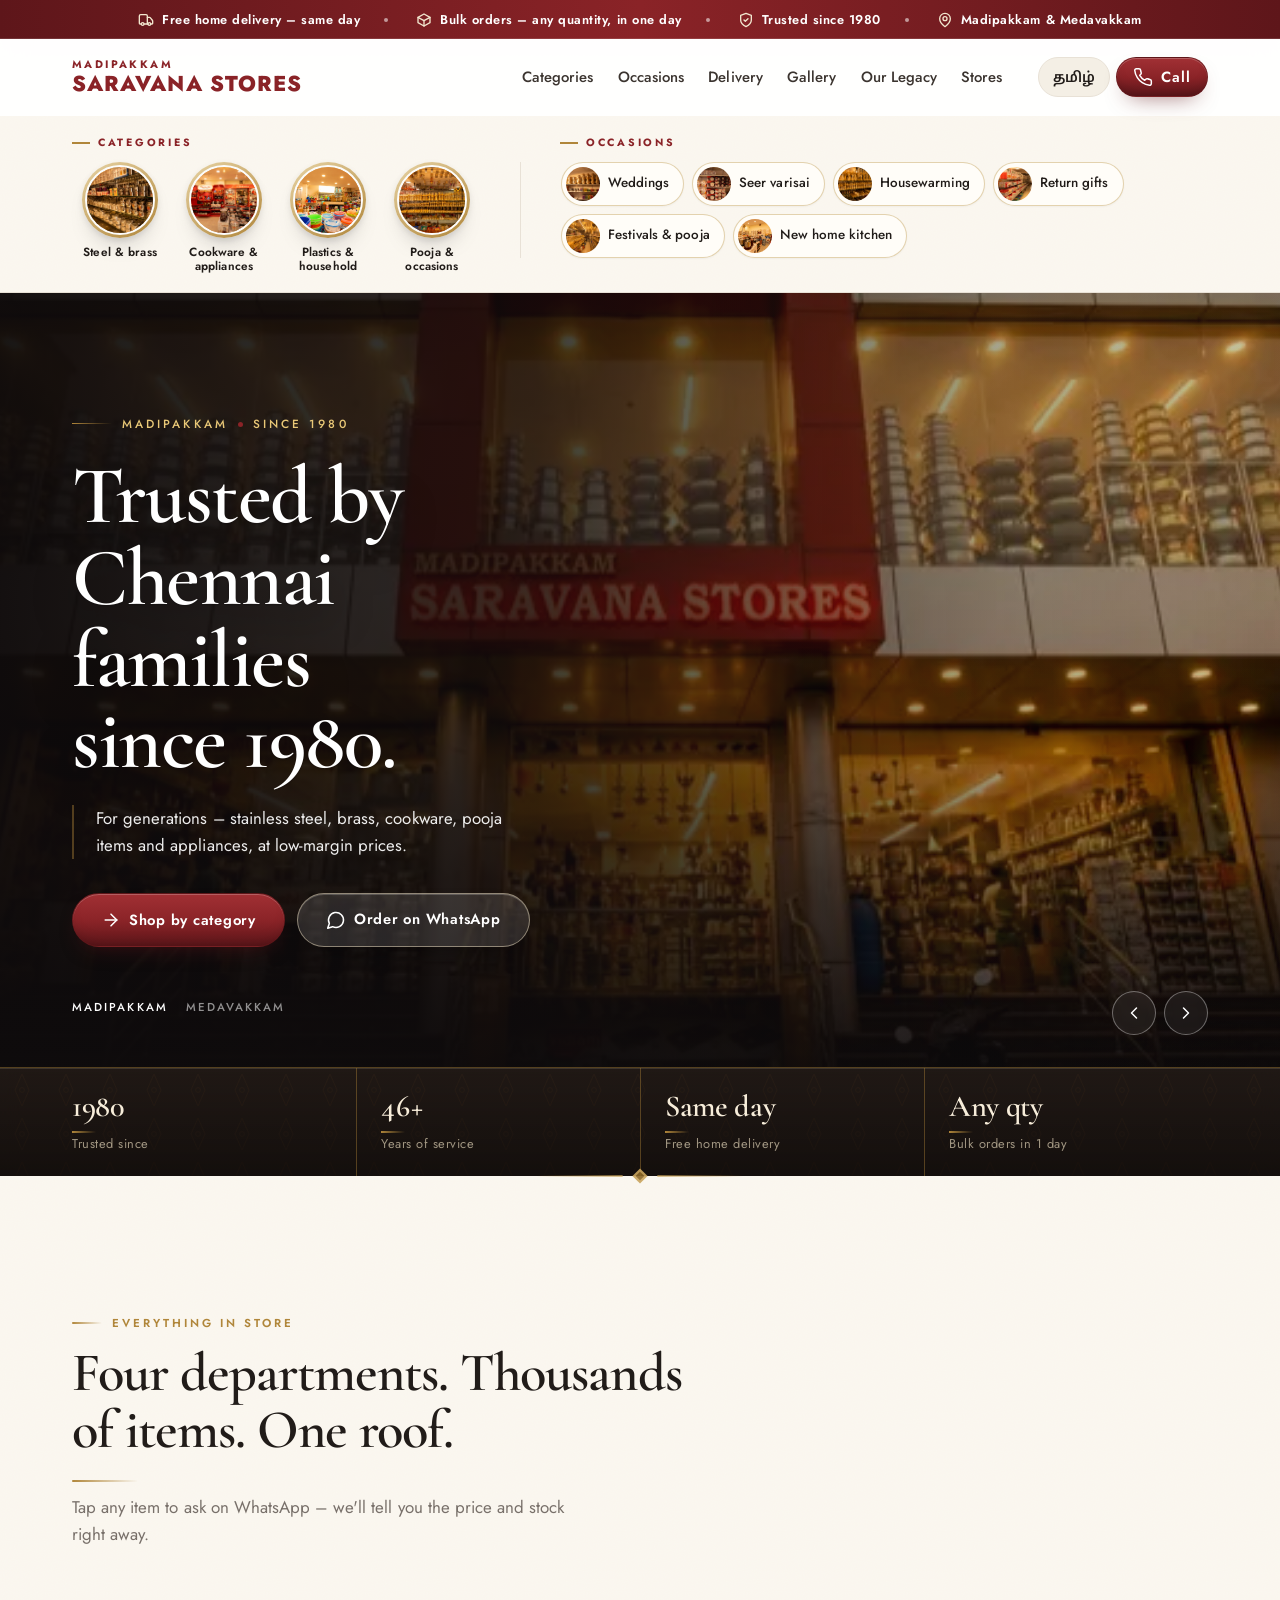
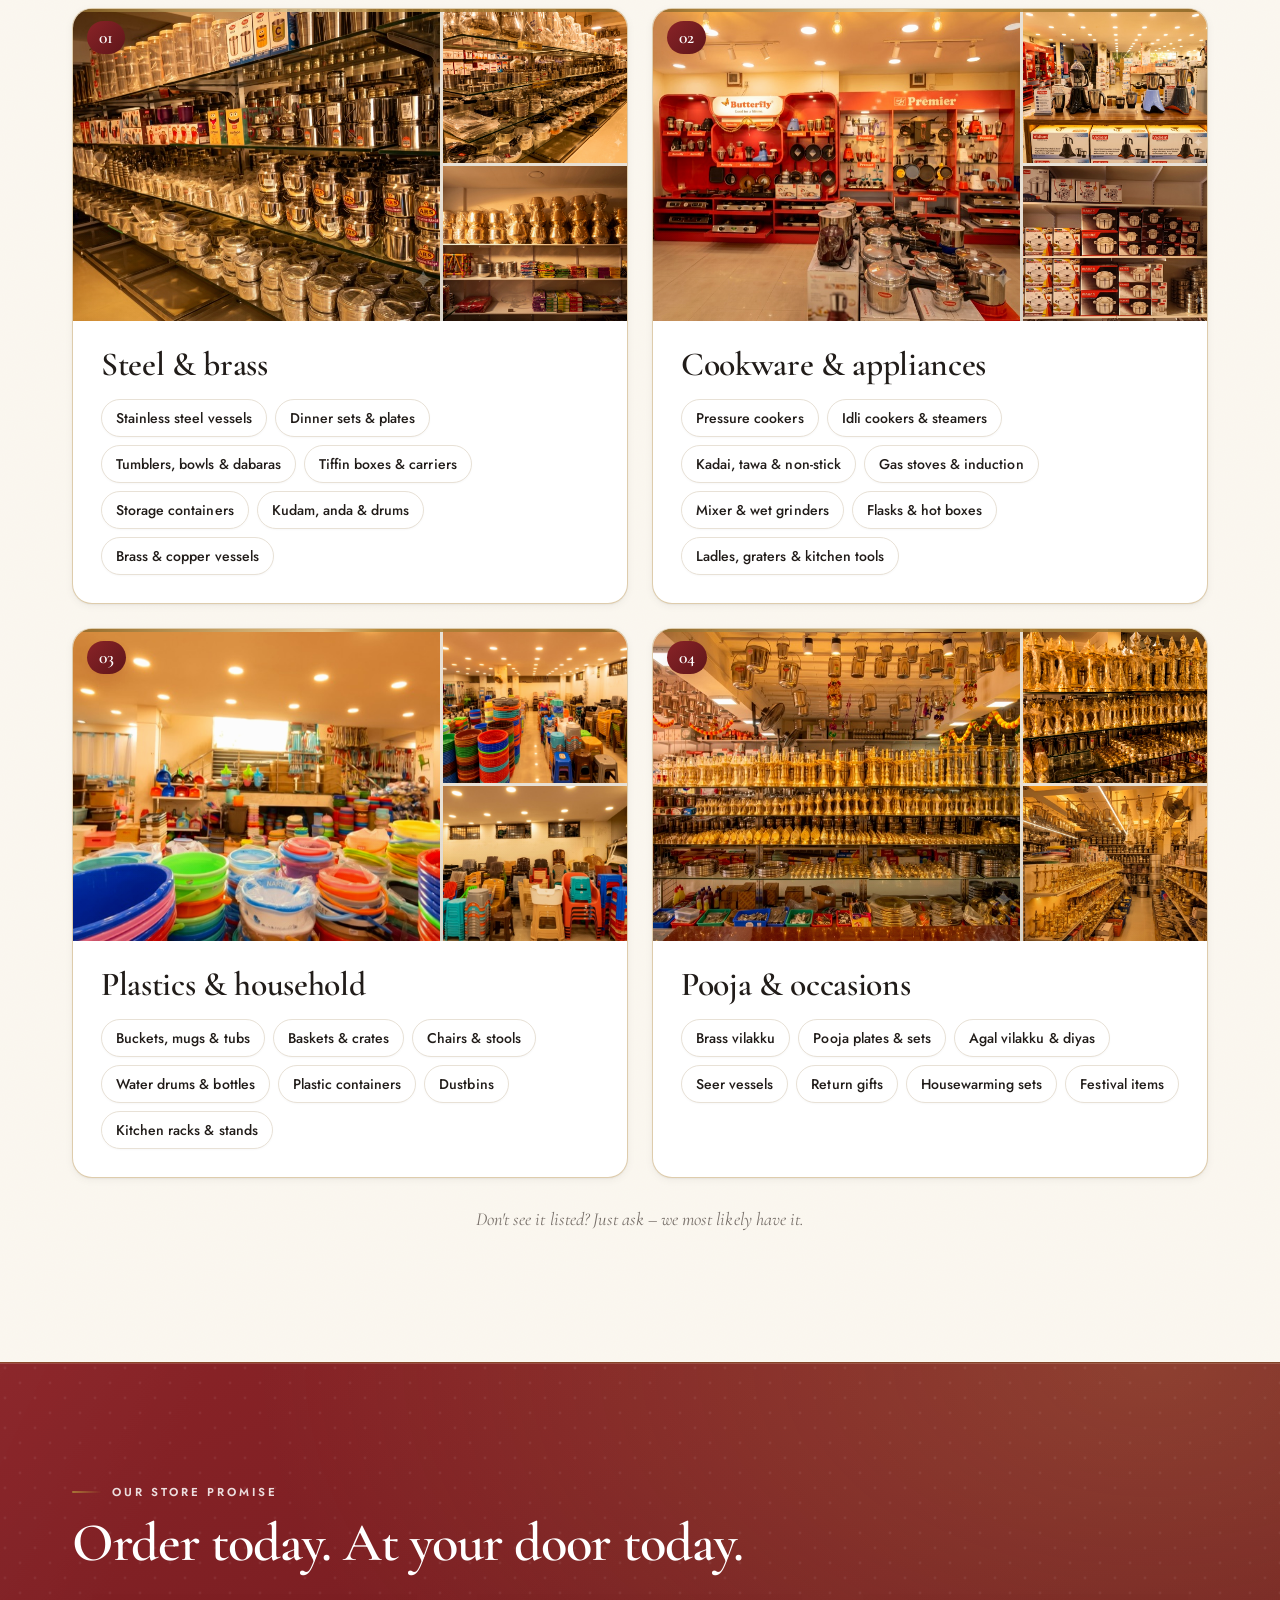
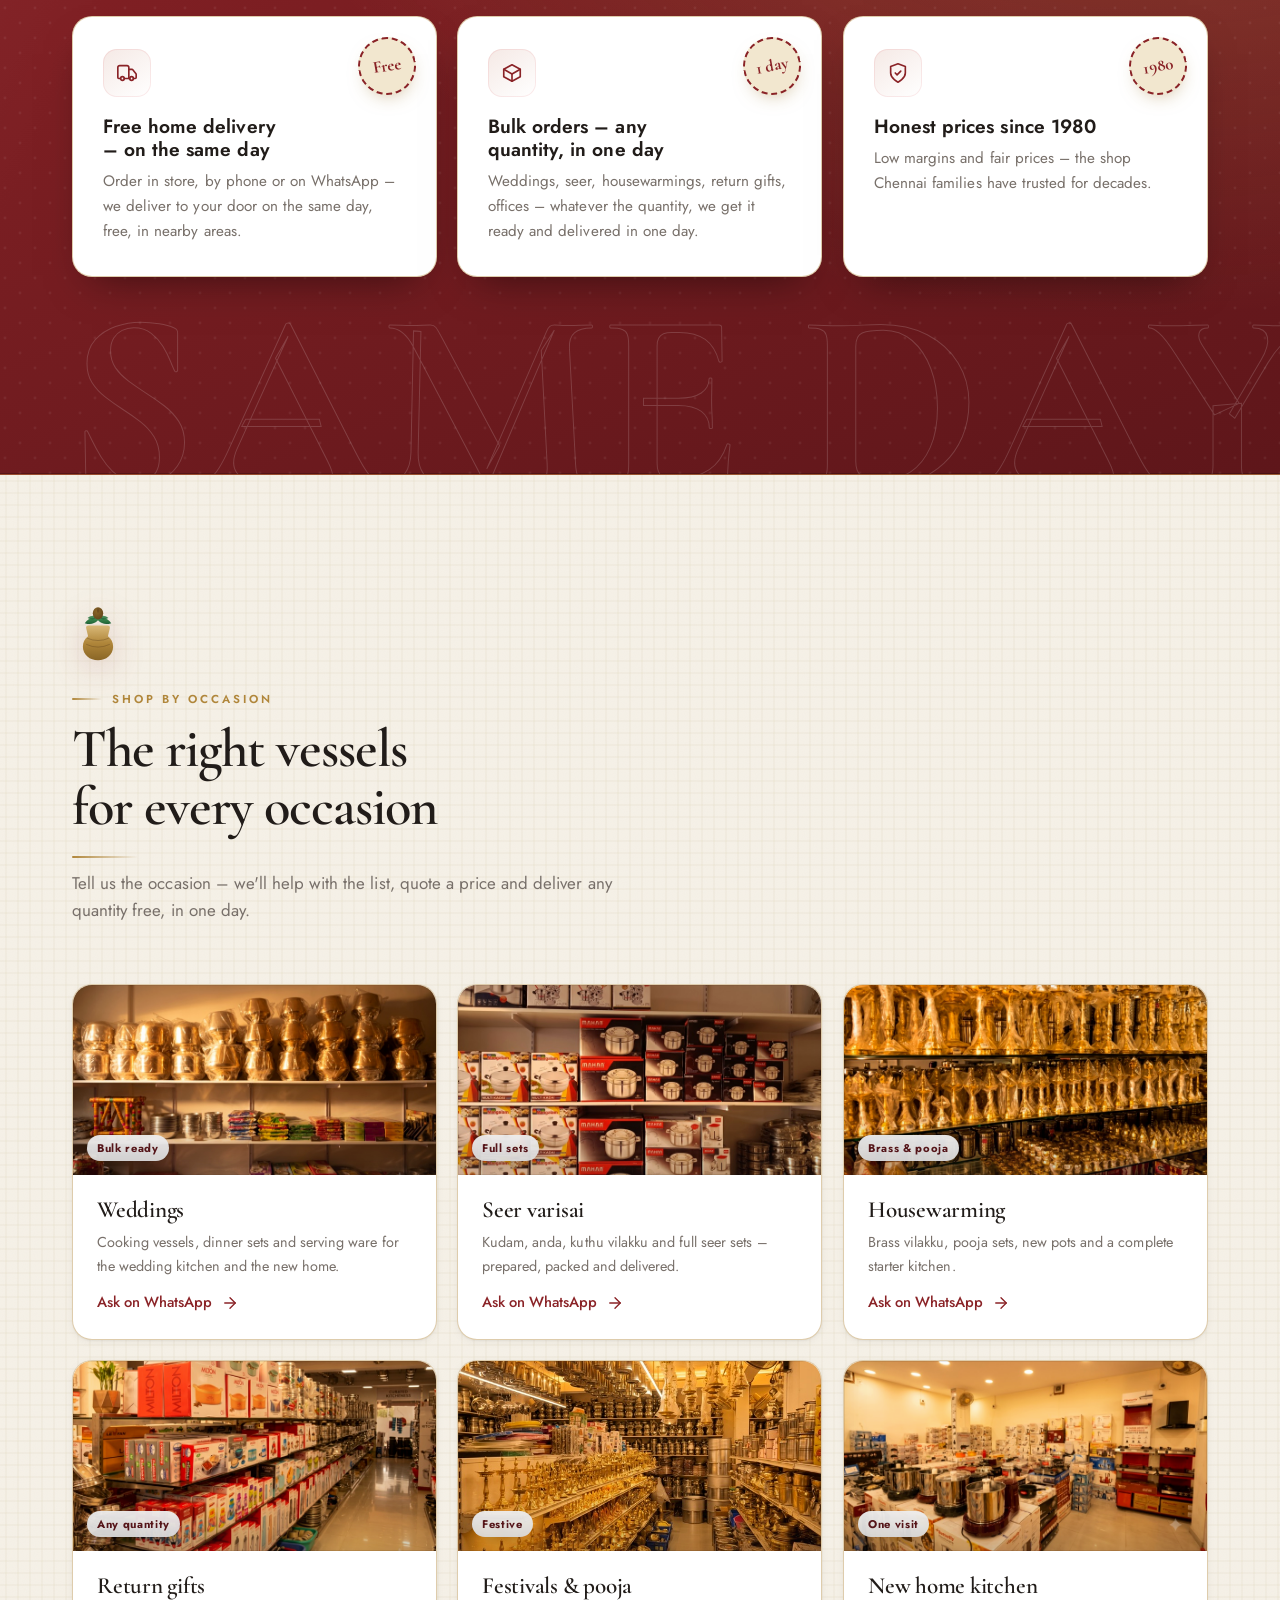
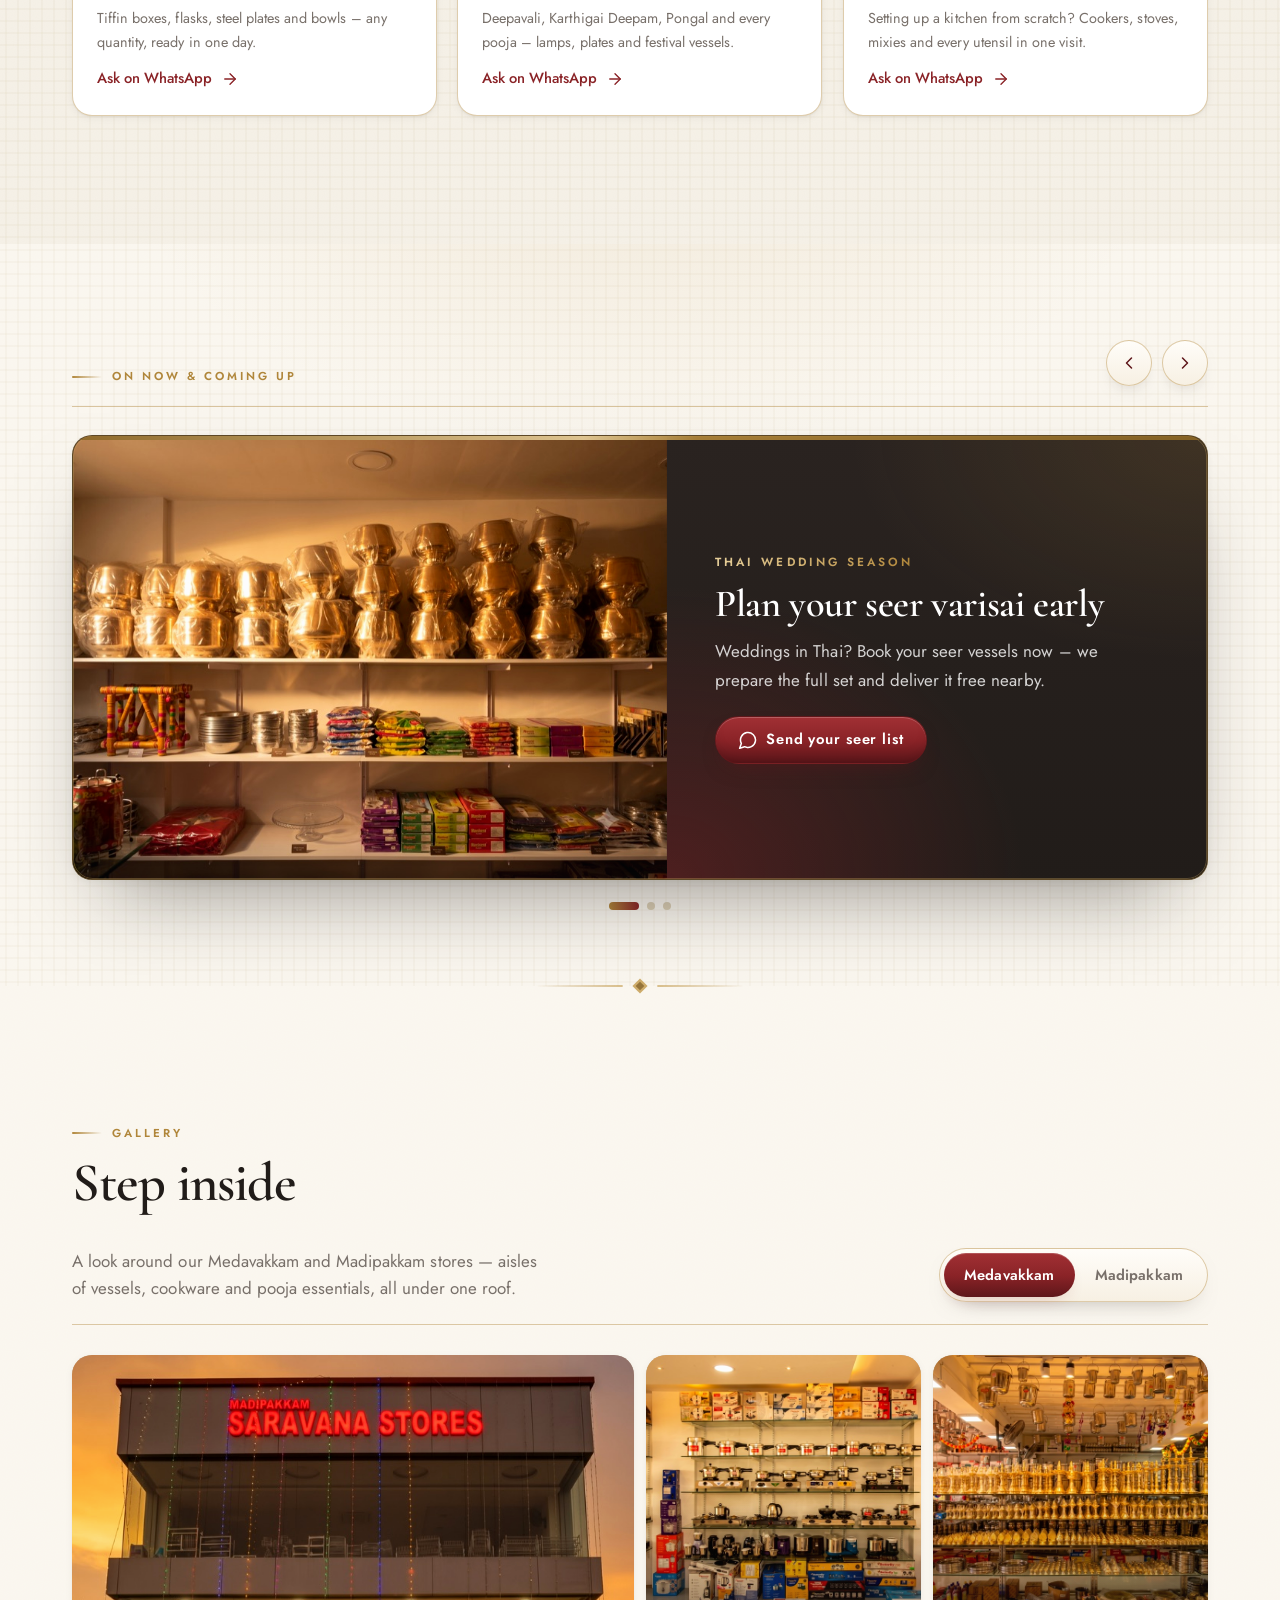
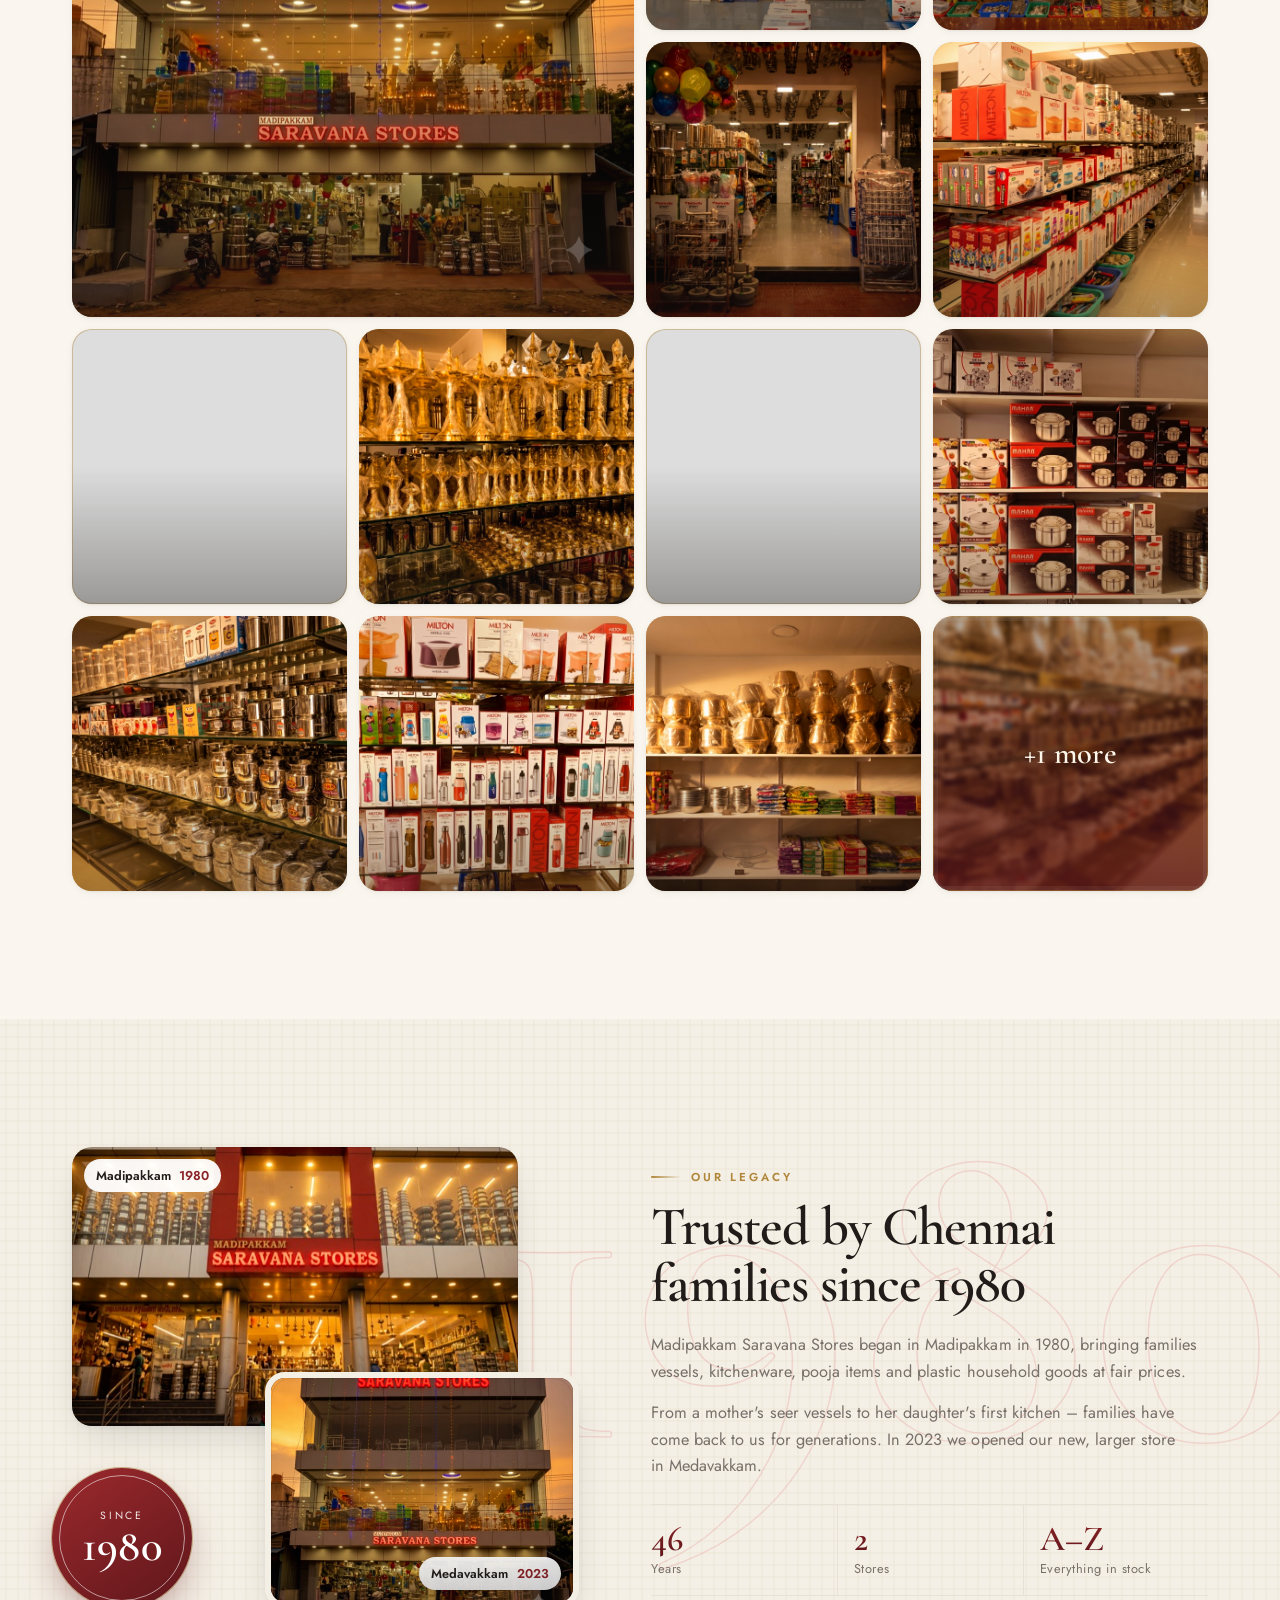
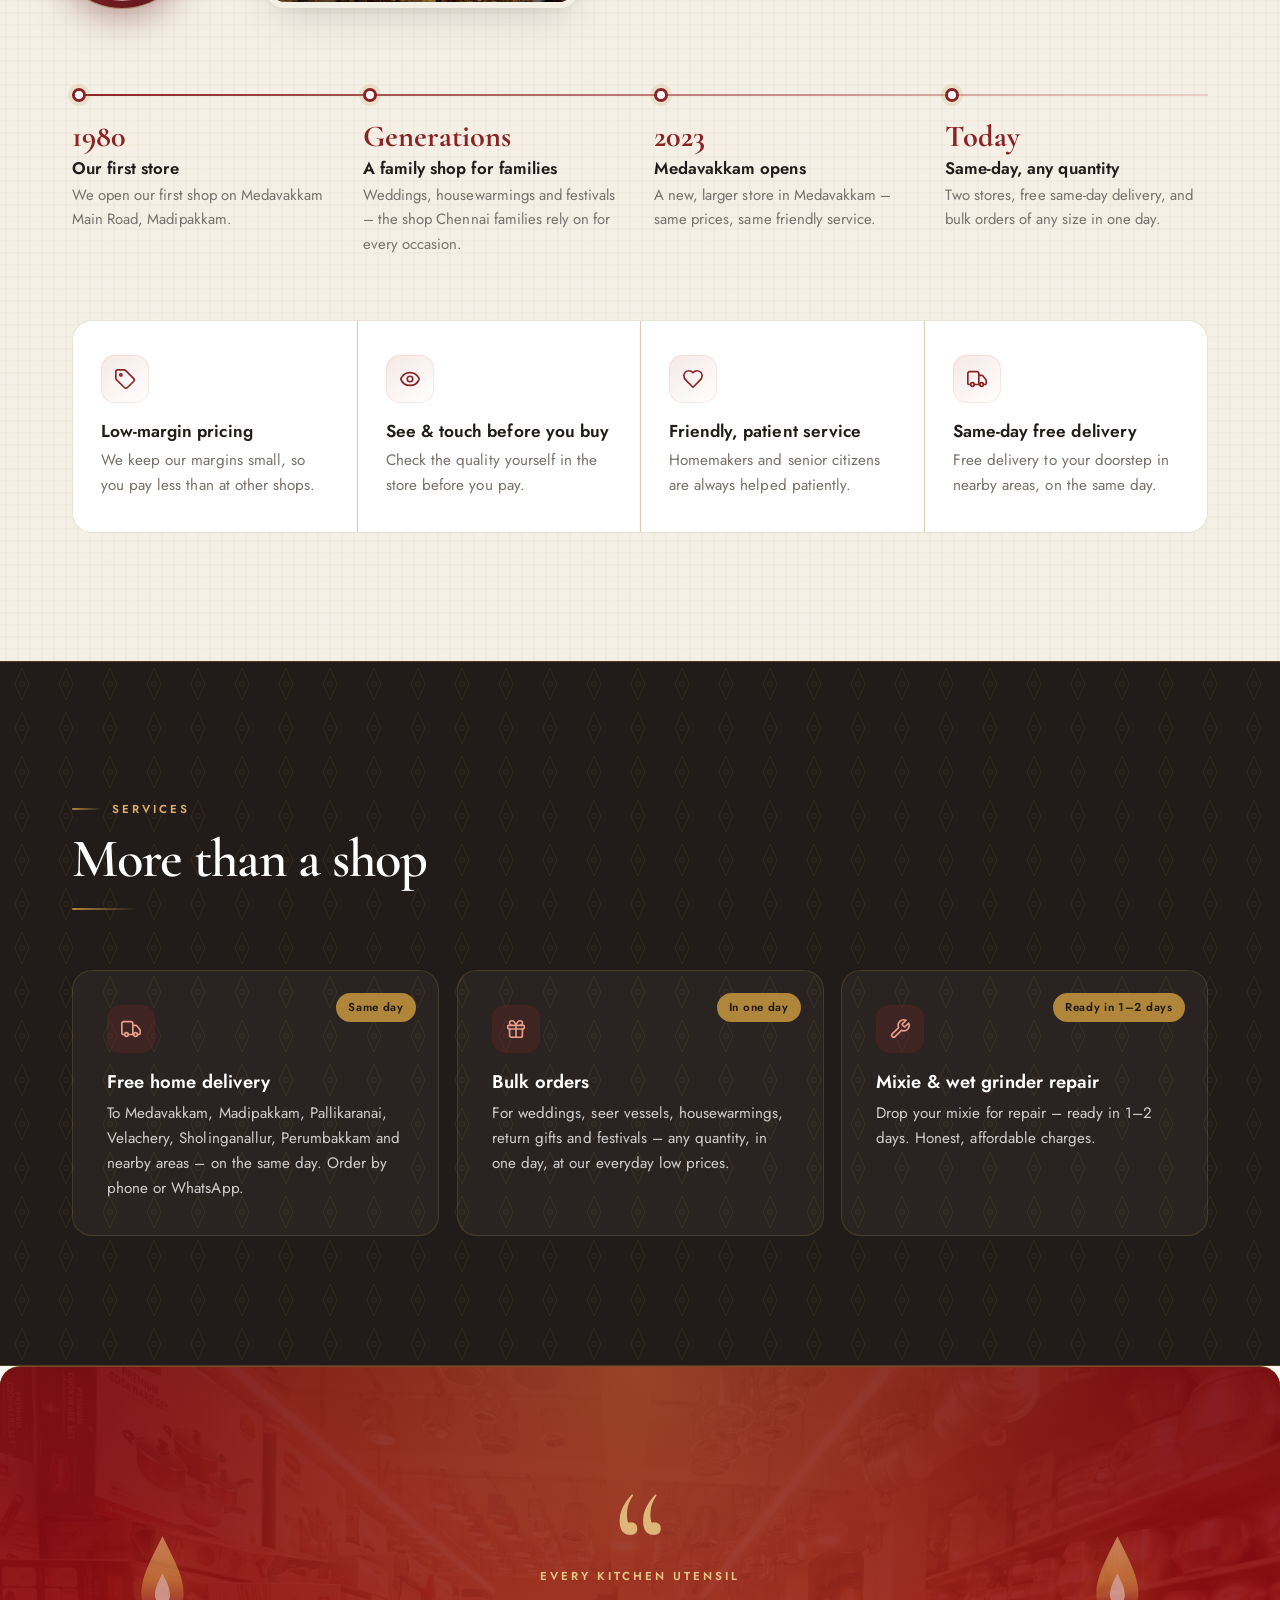
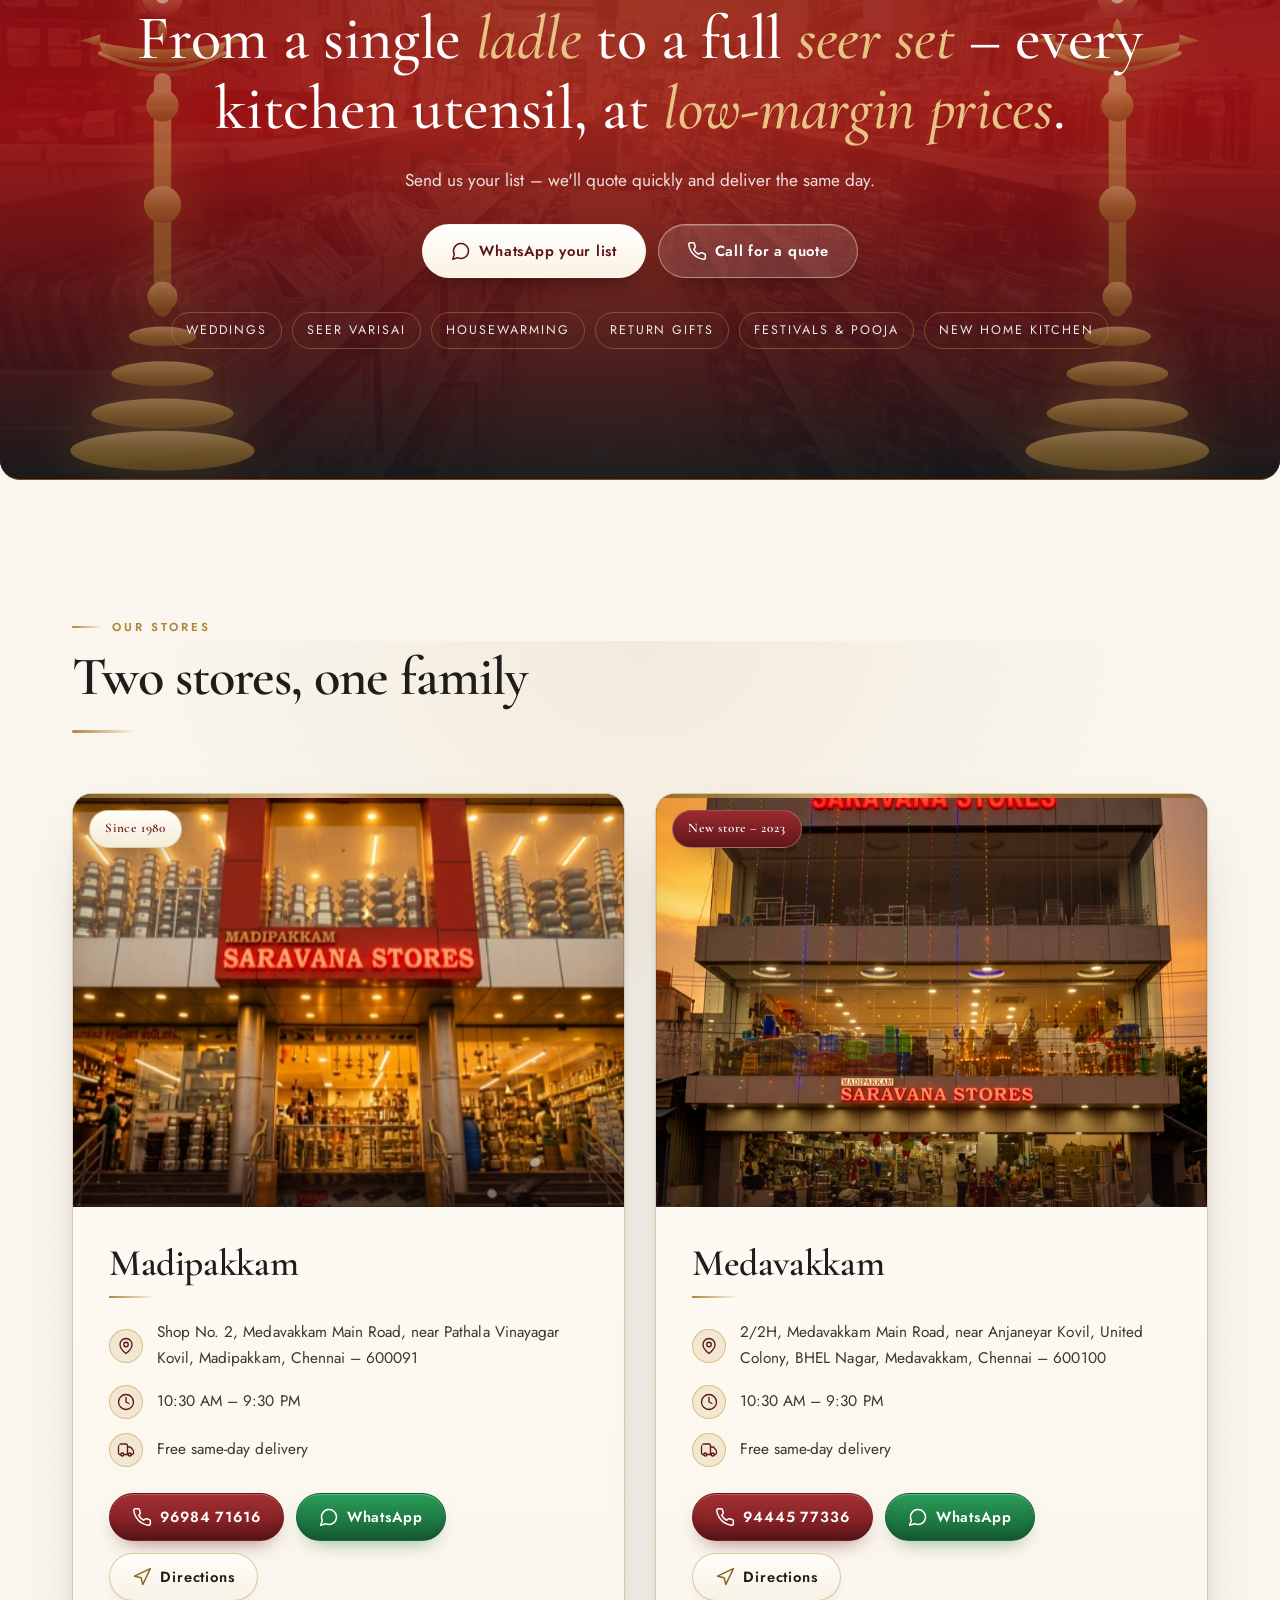
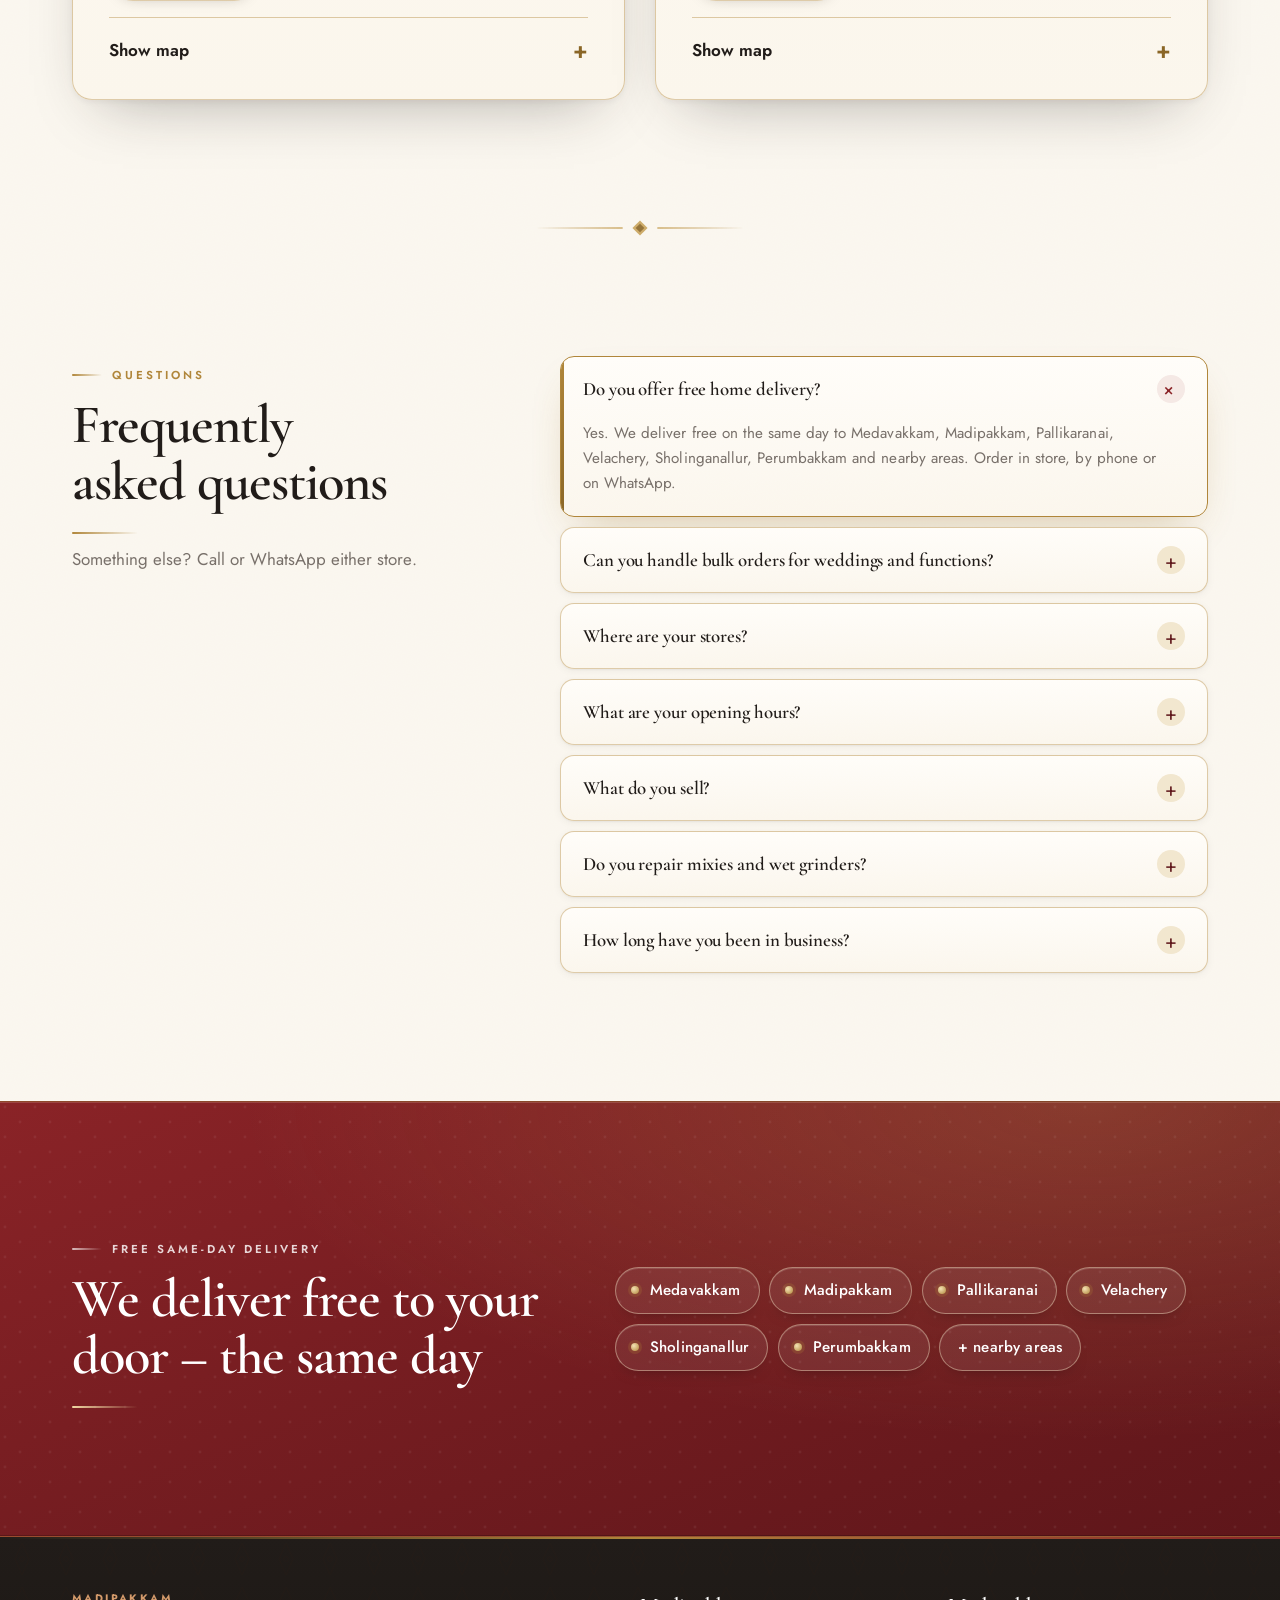
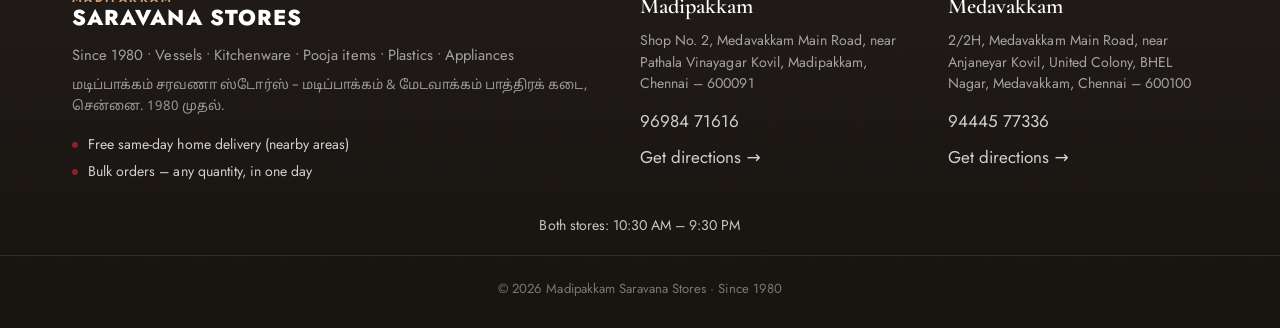
==== commit 5042fdb9: "Update index.html to have same account tracking" ====
--- a/index.html
+++ b/index.html
@@ -4,15 +4,14 @@
   <meta charset="utf-8">
   <meta name="viewport" content="width=device-width, initial-scale=1, viewport-fit=cover">
   <!-- Google tag (gtag.js) -->
-  <script async src="https://www.googletagmanager.com/gtag/js?id=G-E55J9Y15PK"></script>
-  <script>
-    window.dataLayer = window.dataLayer || [];
-    function gtag(){dataLayer.push(arguments);}
-    gtag('js', new Date());
-
-    gtag('config', 'G-E55J9Y15PK');
-    gtag('config', 'AW-18484151582');   // Google Ads (conversion tracking)
-  </script>
+<script async src="https://www.googletagmanager.com/gtag/js?id=AW-18484151582"></script>
+<script>
+  window.dataLayer = window.dataLayer || [];
+  function gtag(){dataLayer.push(arguments);}
+  gtag('js', new Date());
+
+  gtag('config', 'AW-18484151582');
+</script>
   <title>Madipakkam Saravana Stores | Vessel Shop, Madipakkam &amp; Medavakkam</title>
   <meta name="description" content="Vessel shop in Madipakkam &amp; Medavakkam, Chennai, since 1980: steel &amp; brass vessels, cookware, plastics, pooja items. Free same-day delivery, bulk orders in 1 day.">
   <meta name="robots" content="index, follow, max-image-preview:large">
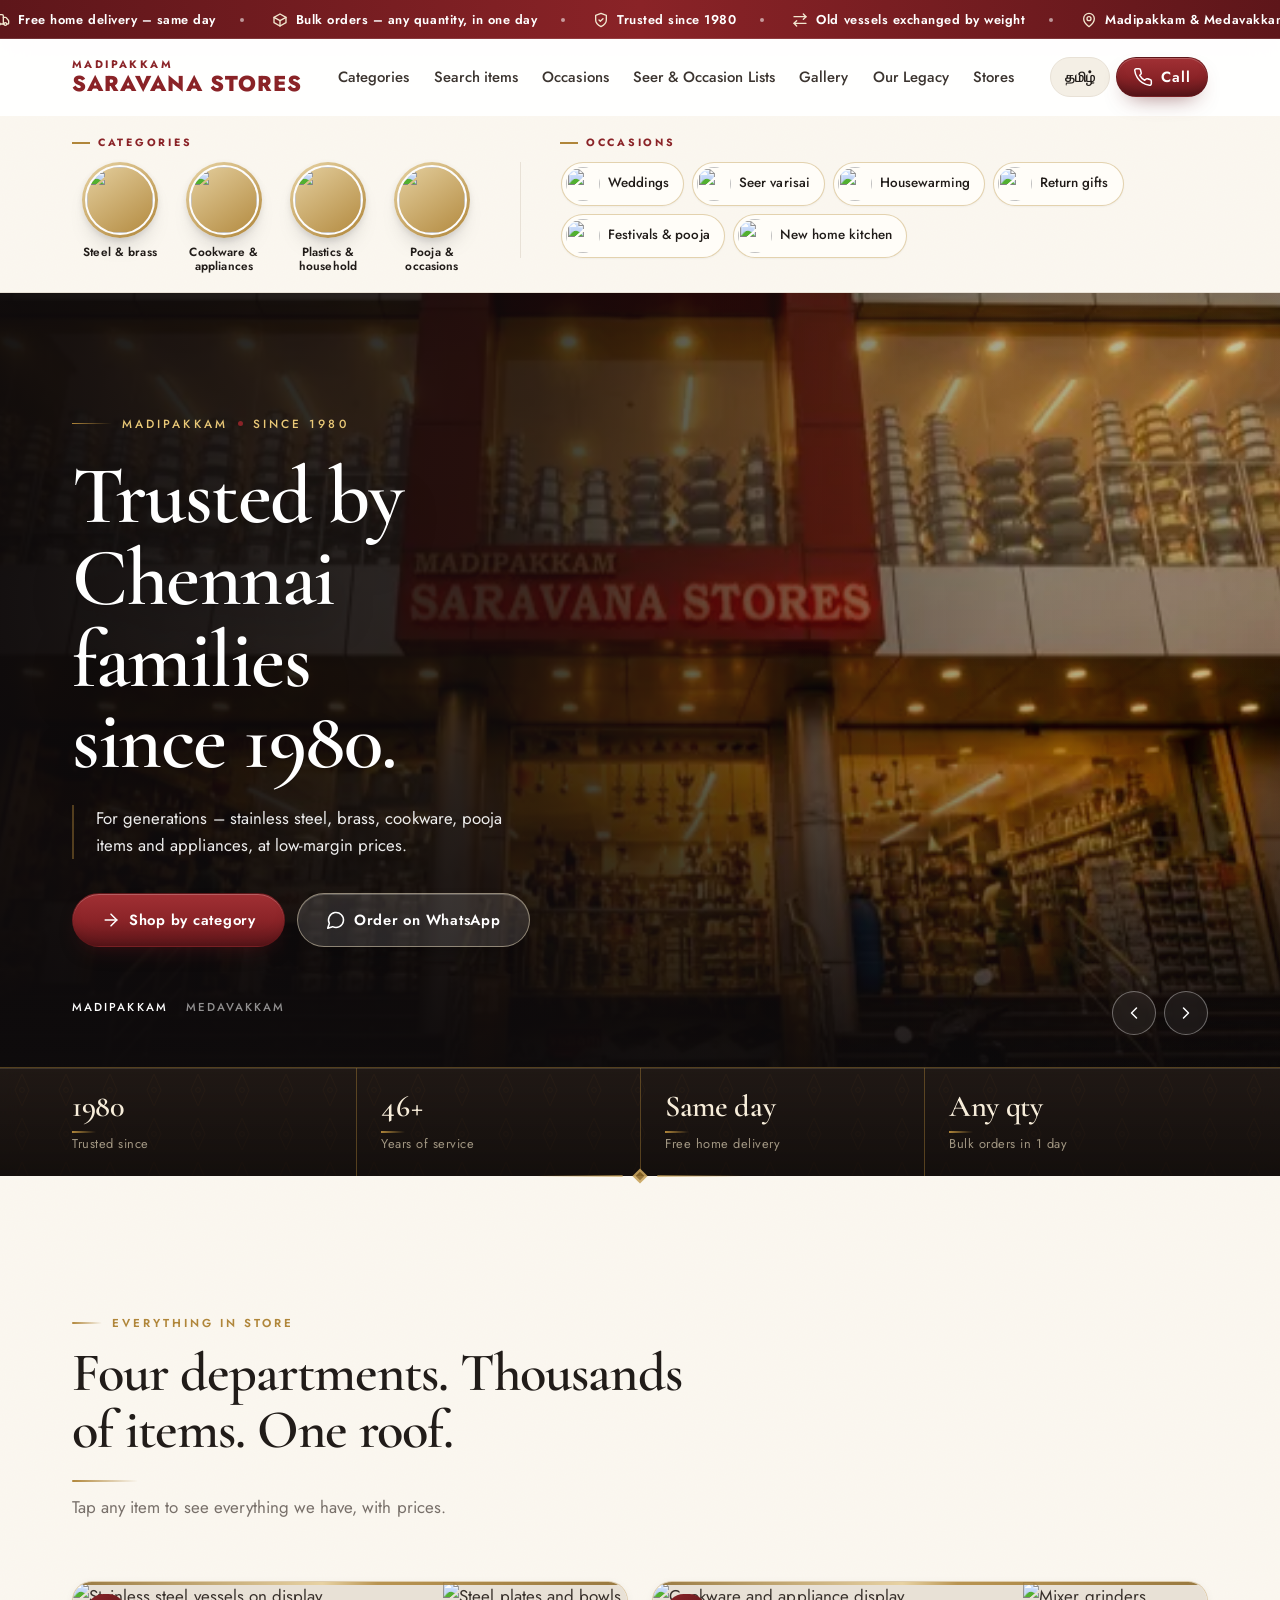
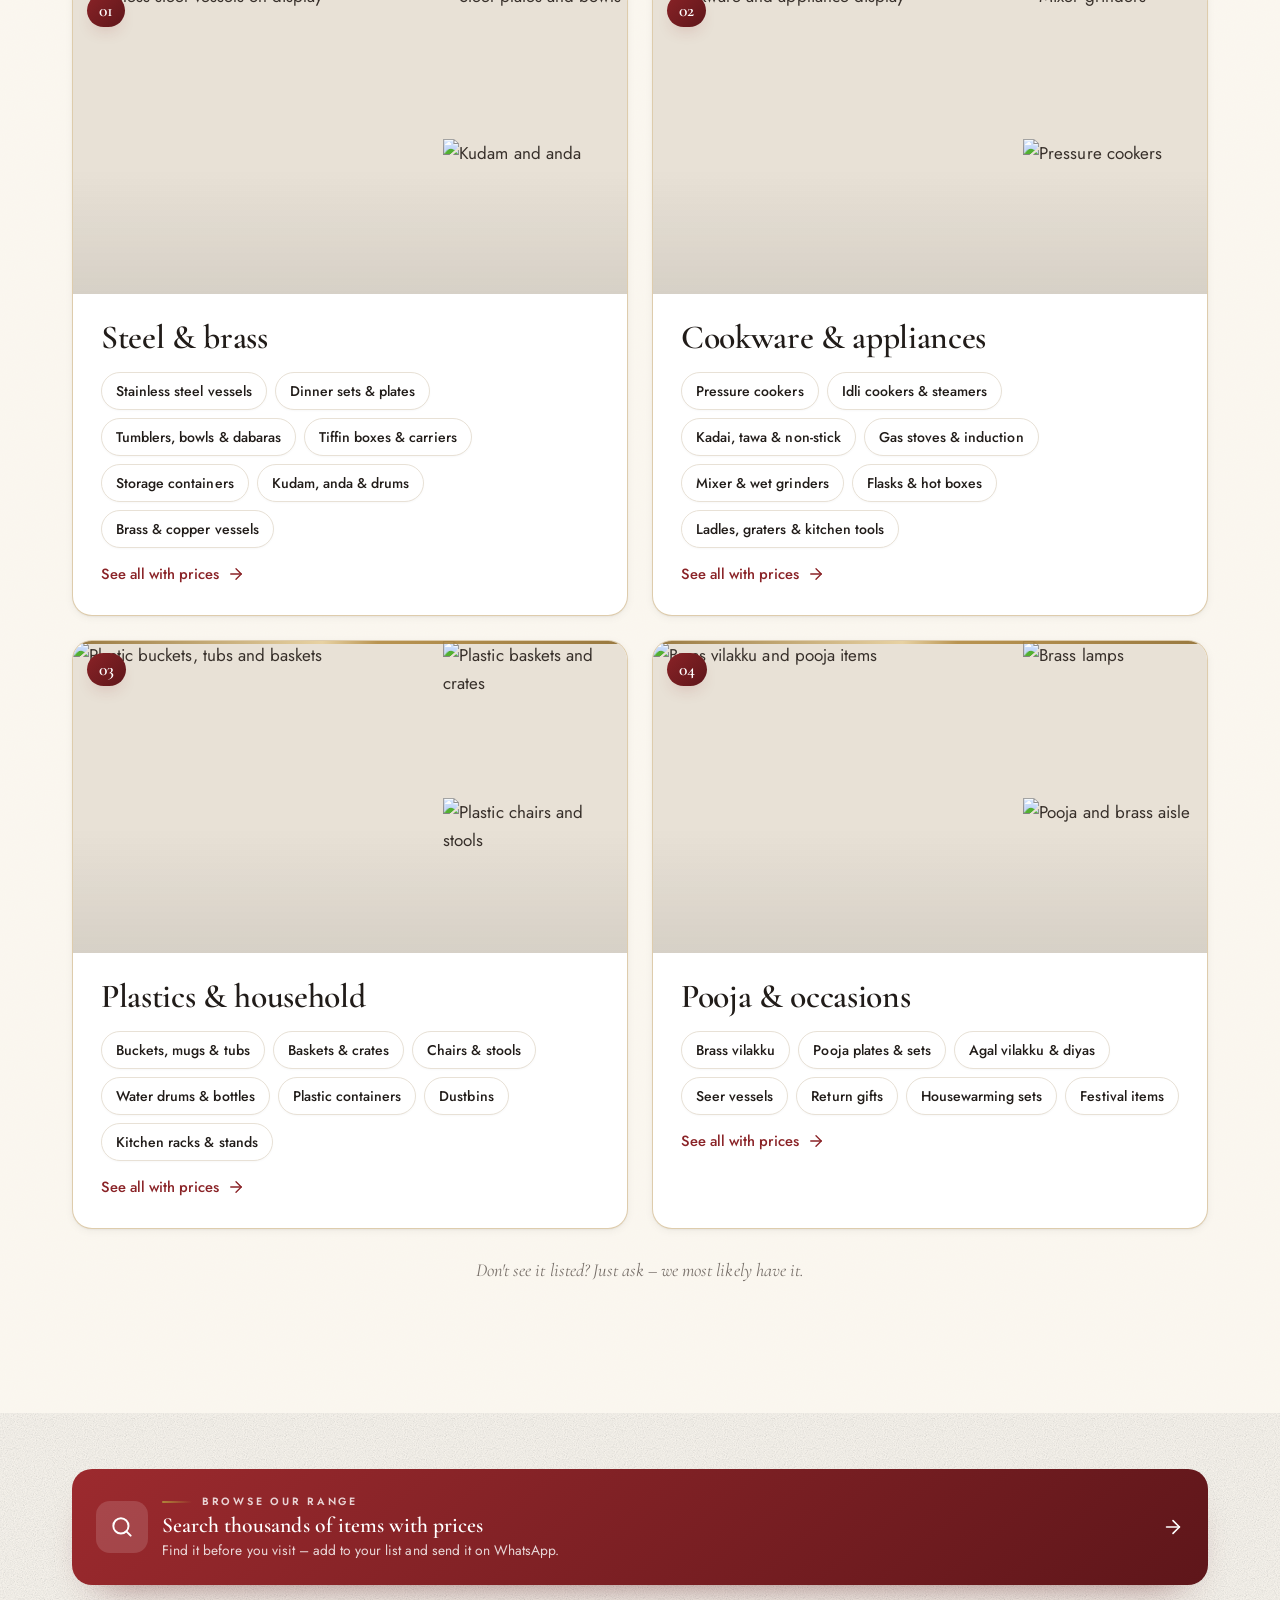
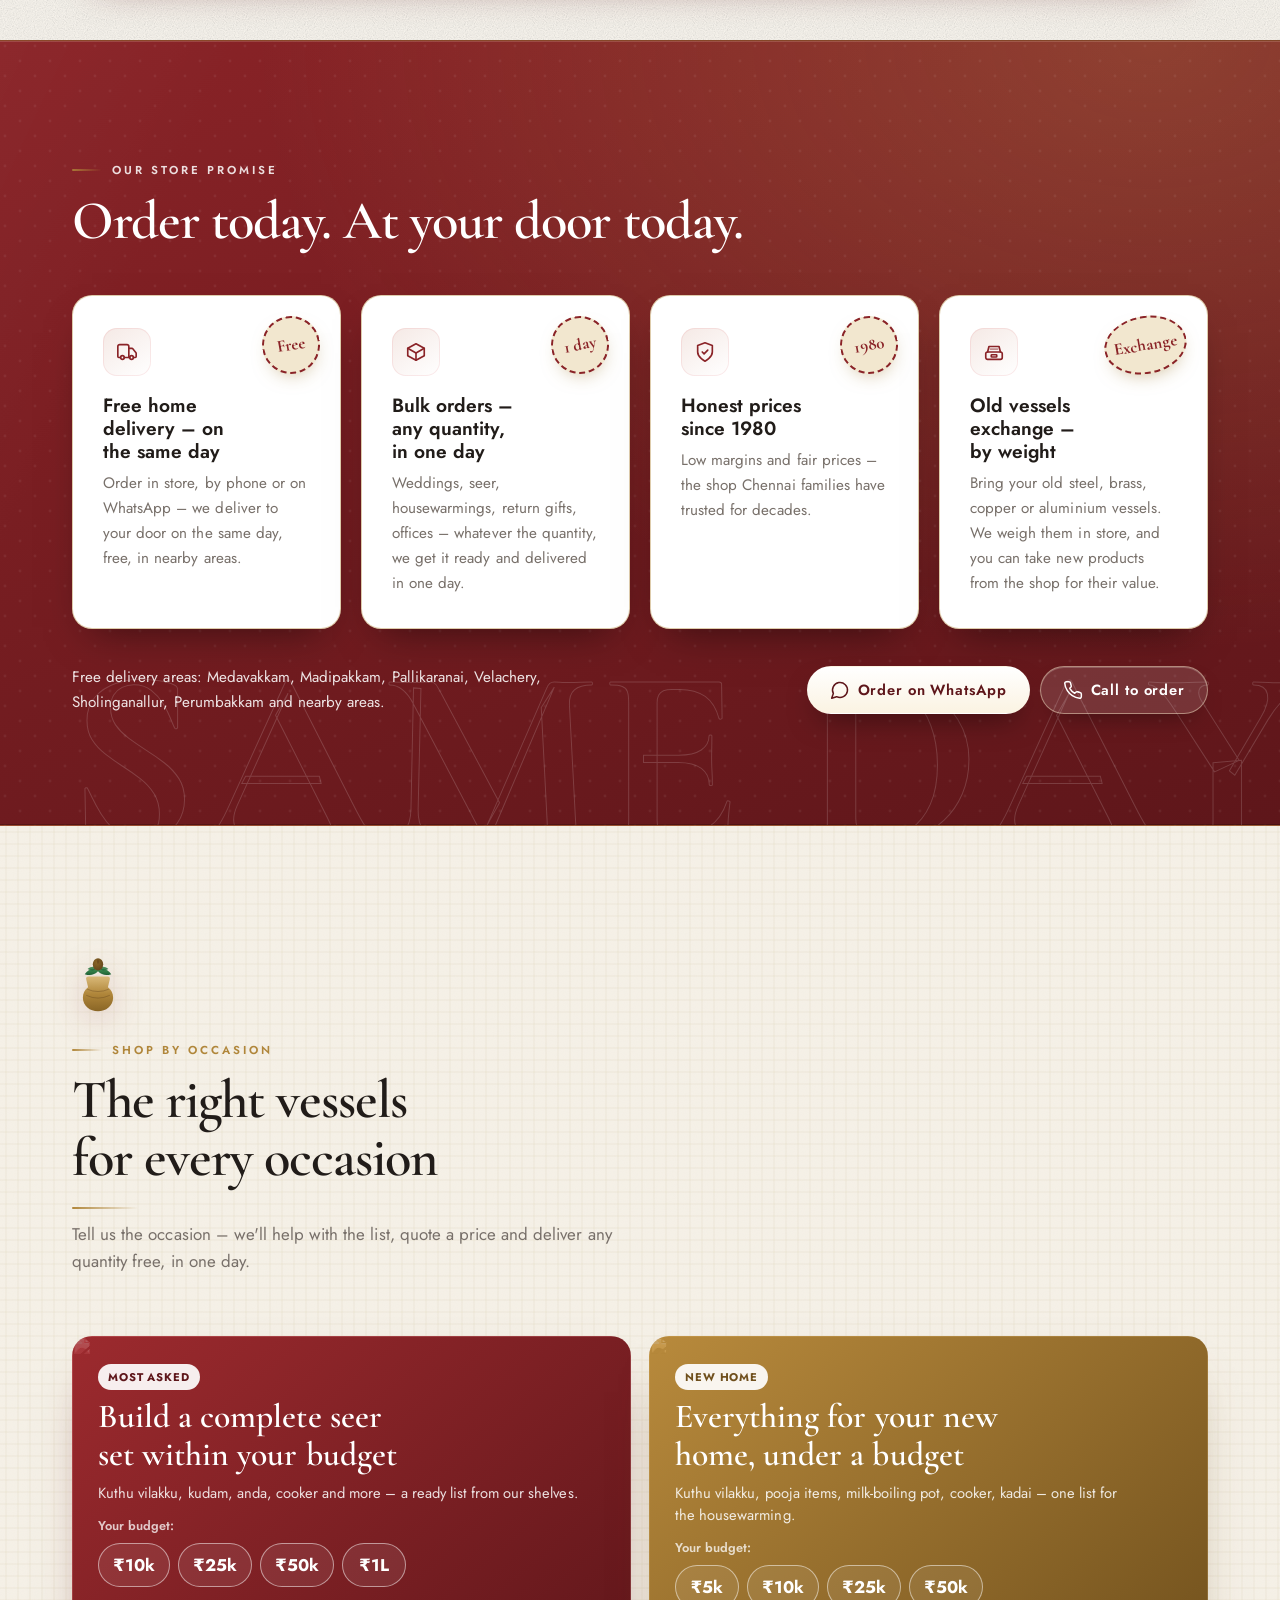
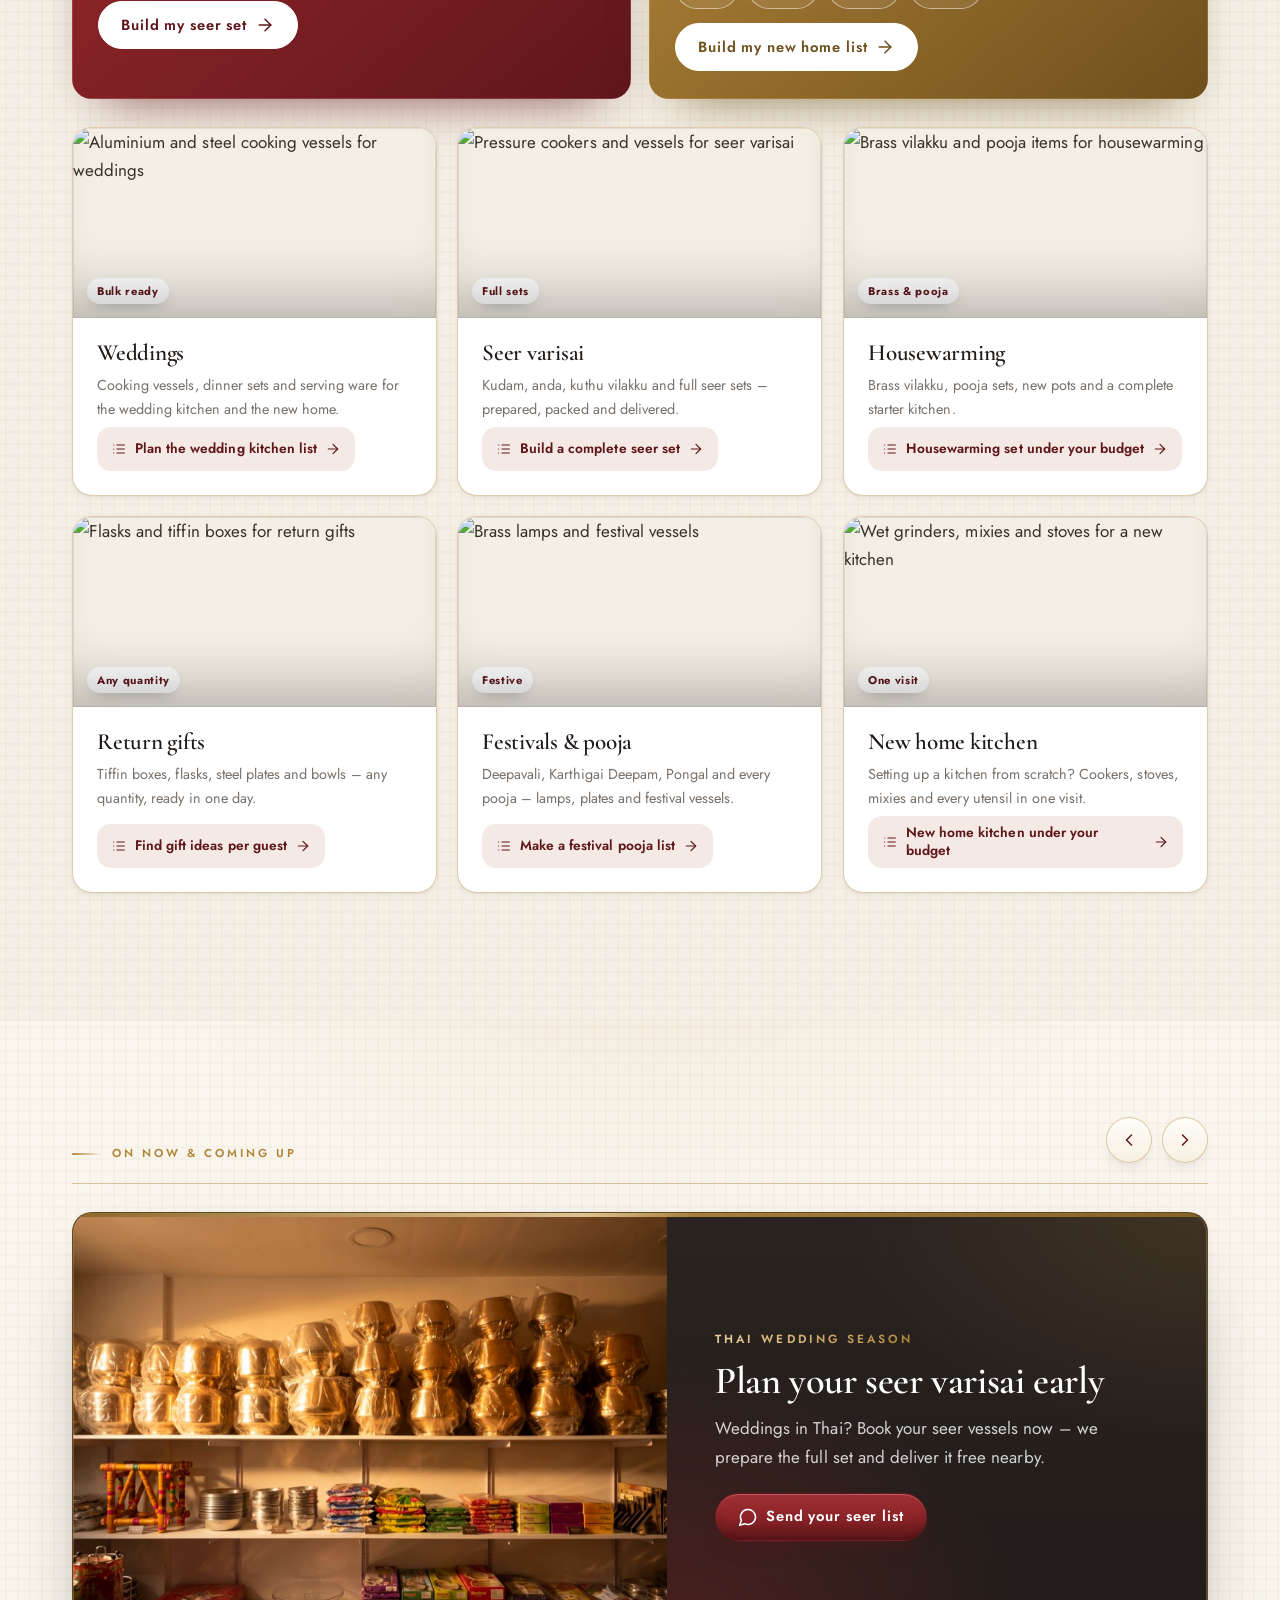
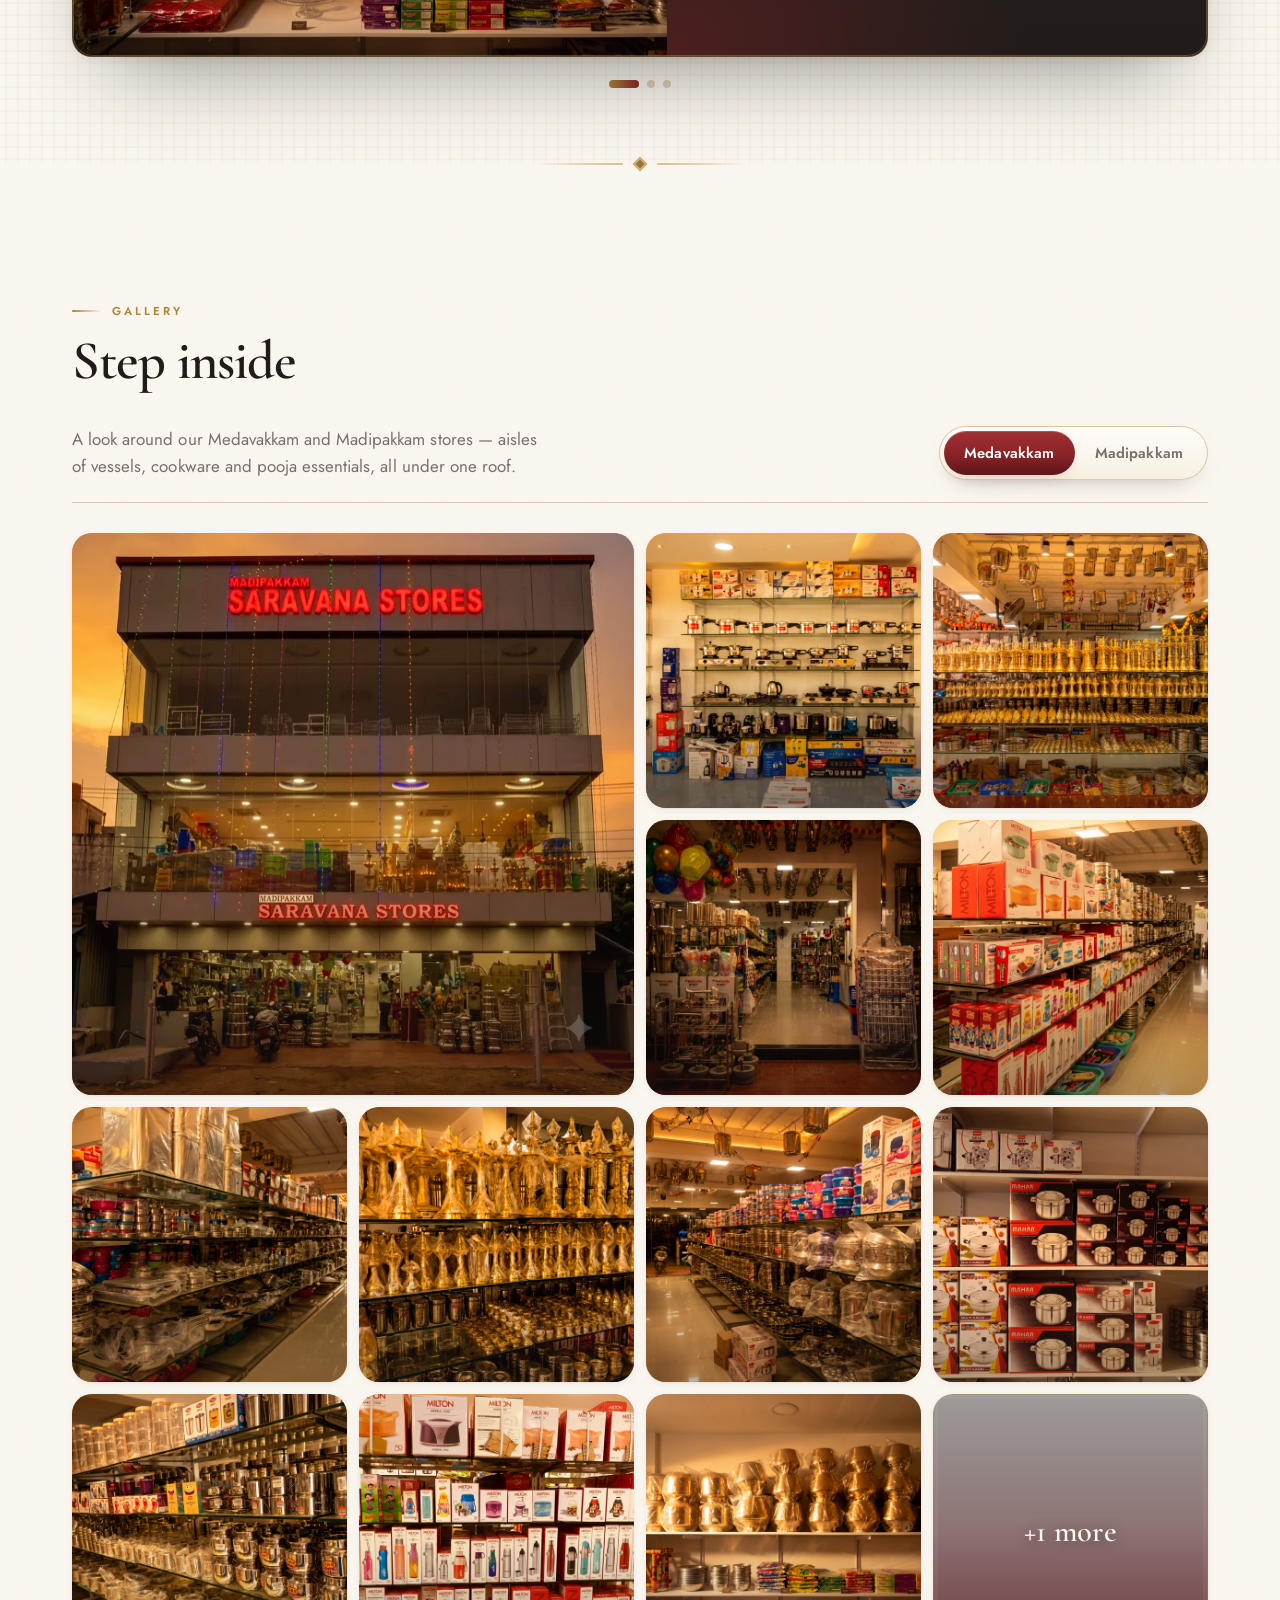
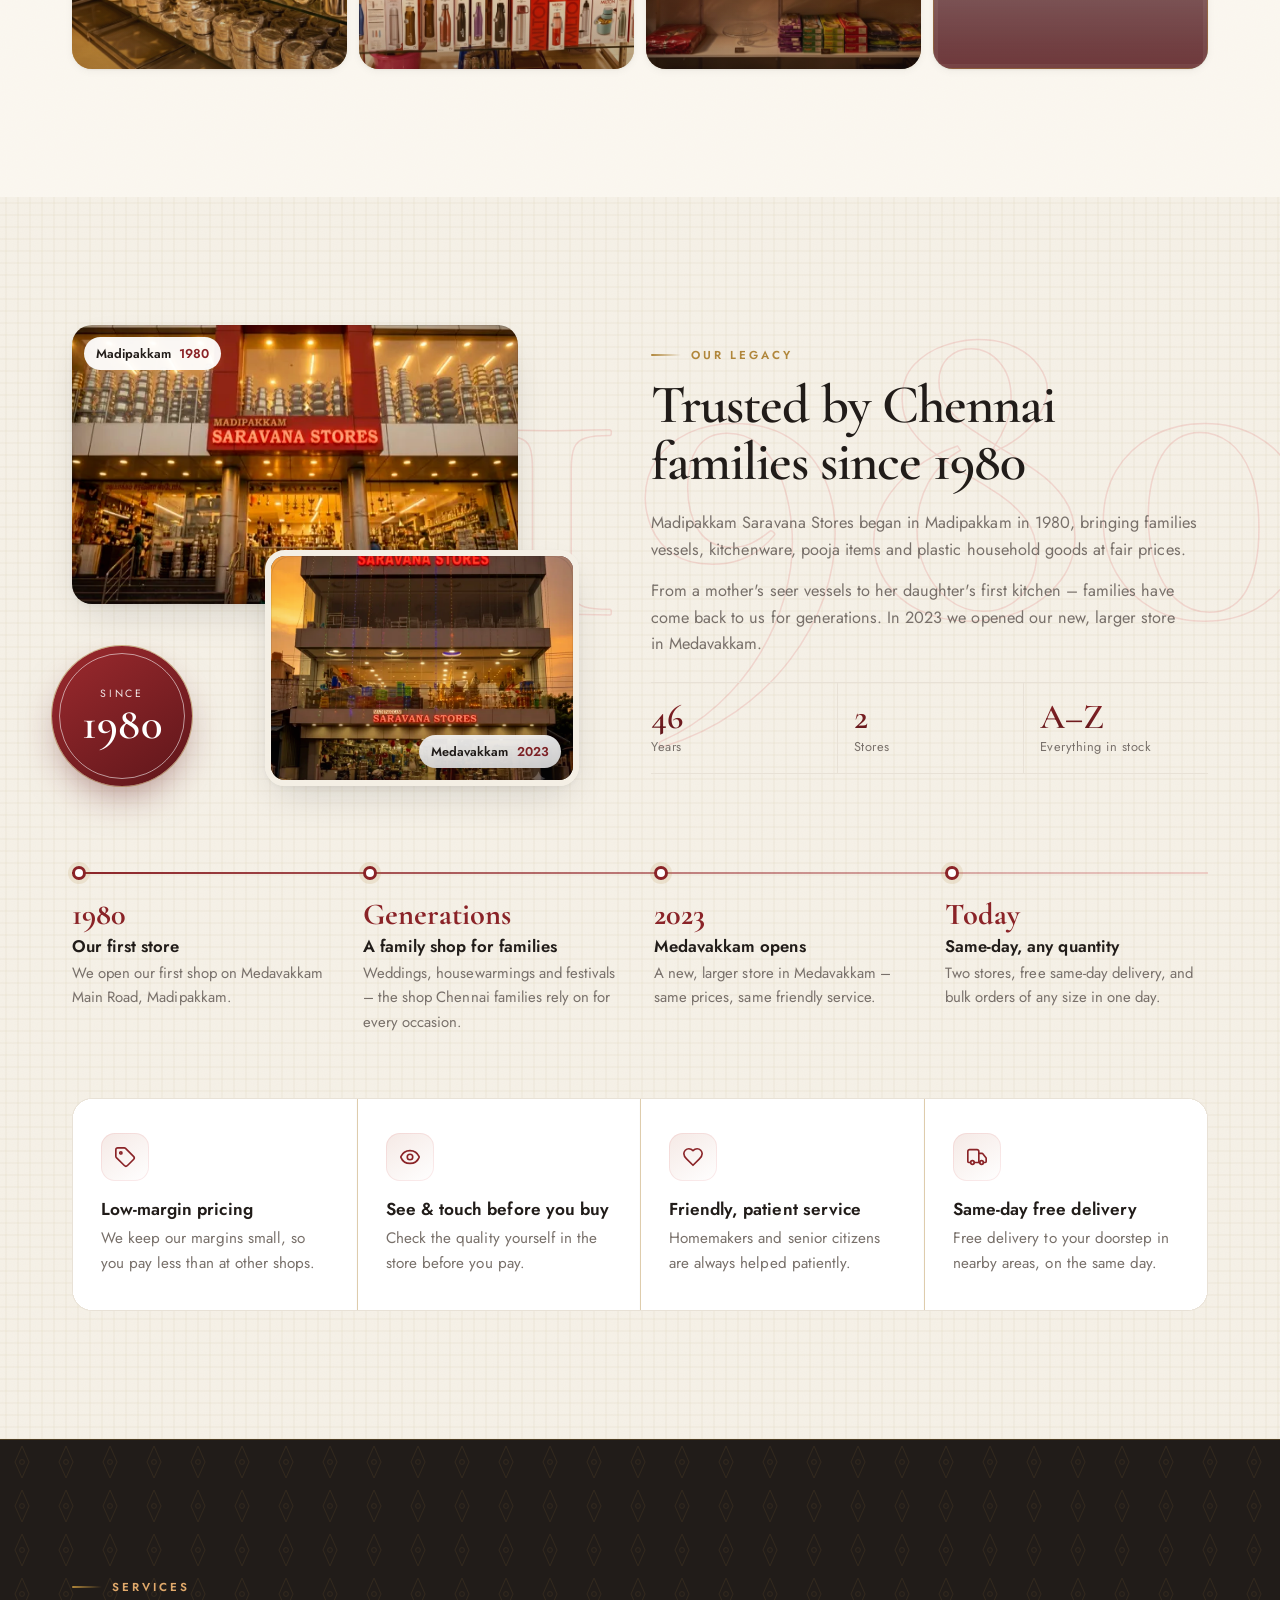
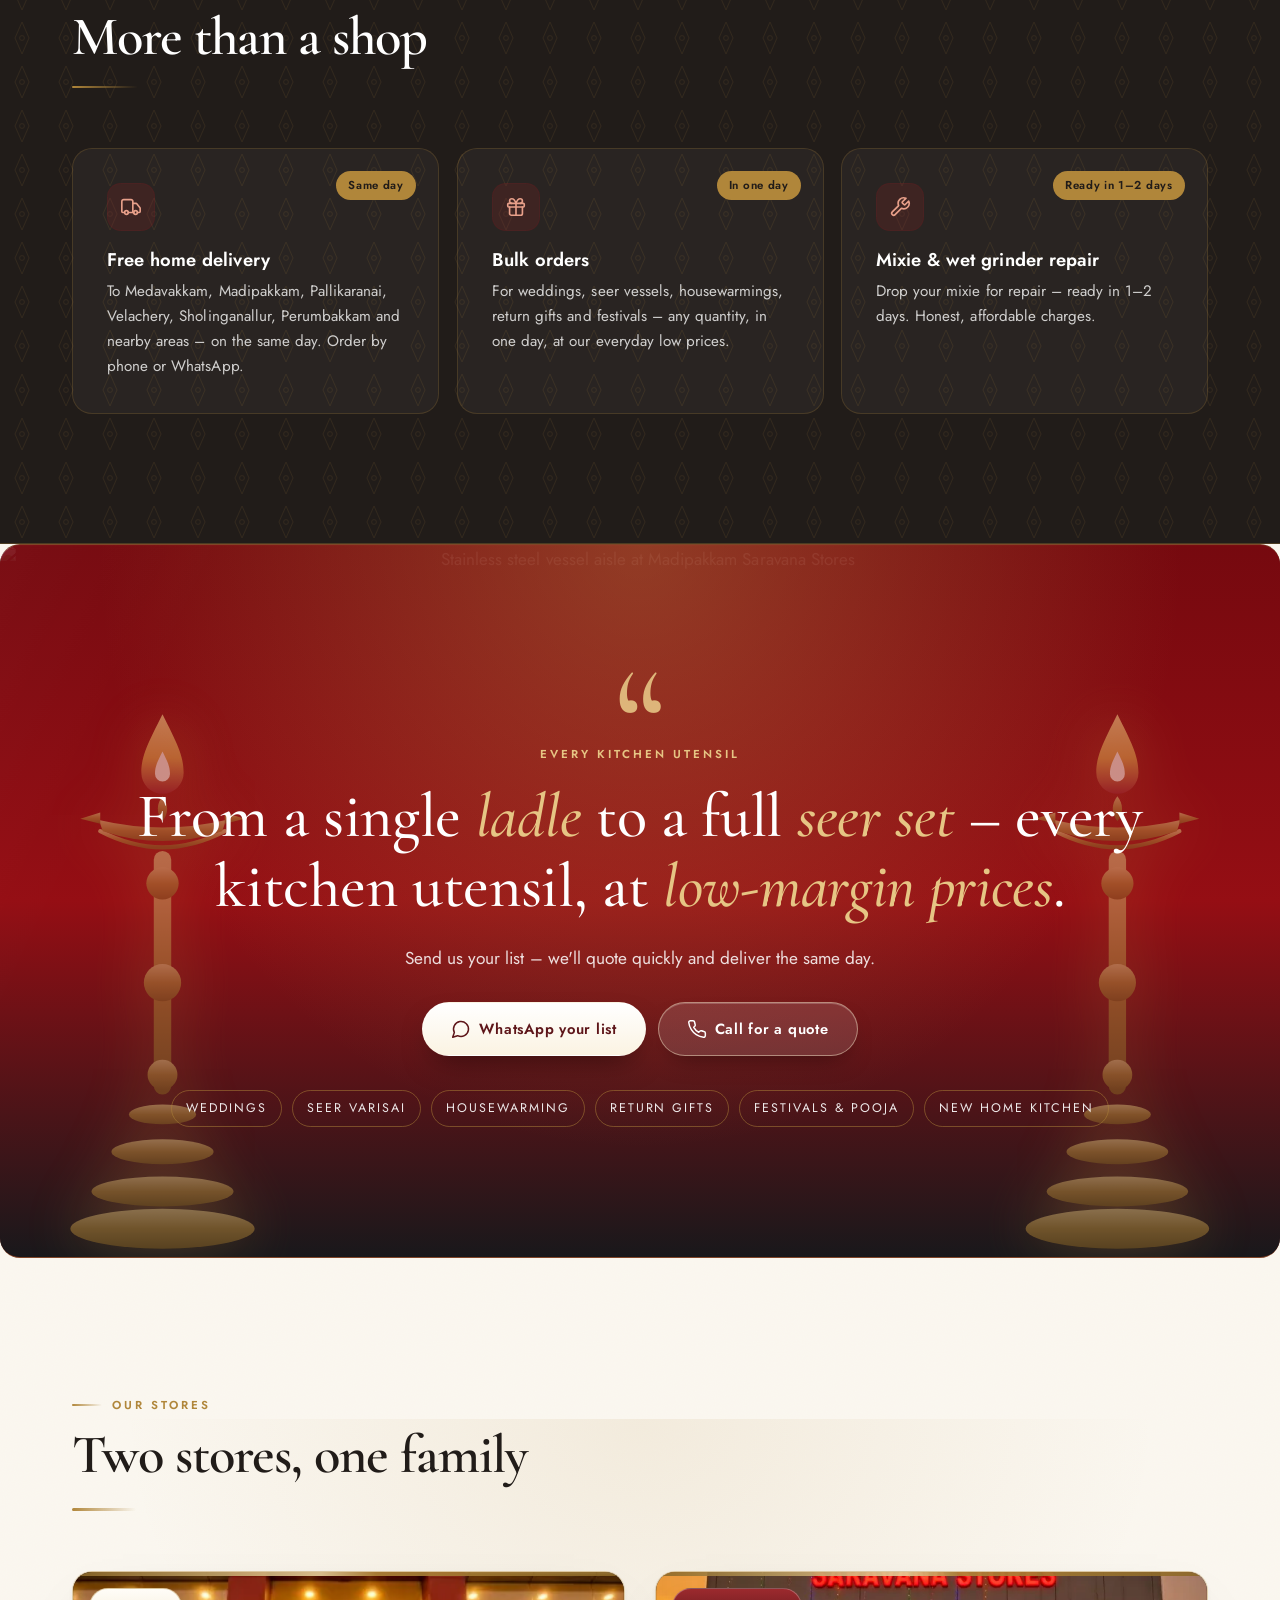
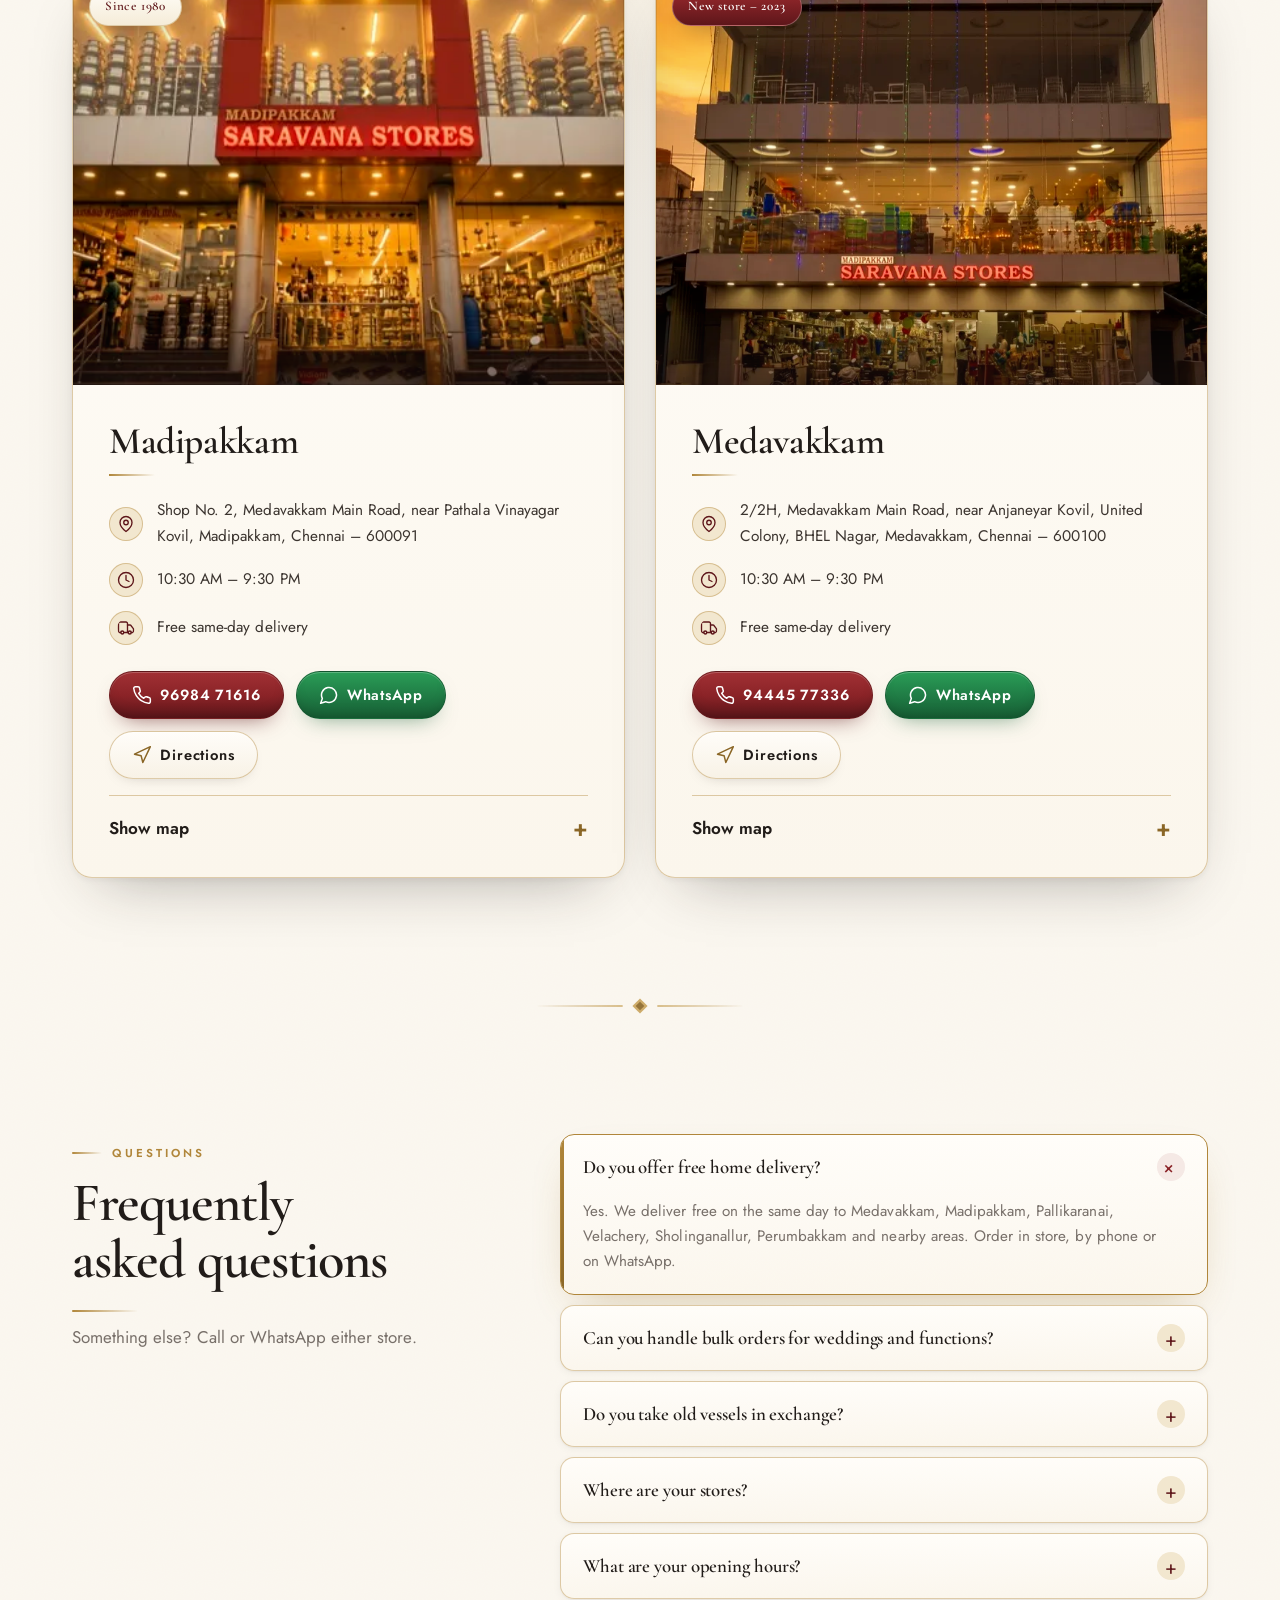
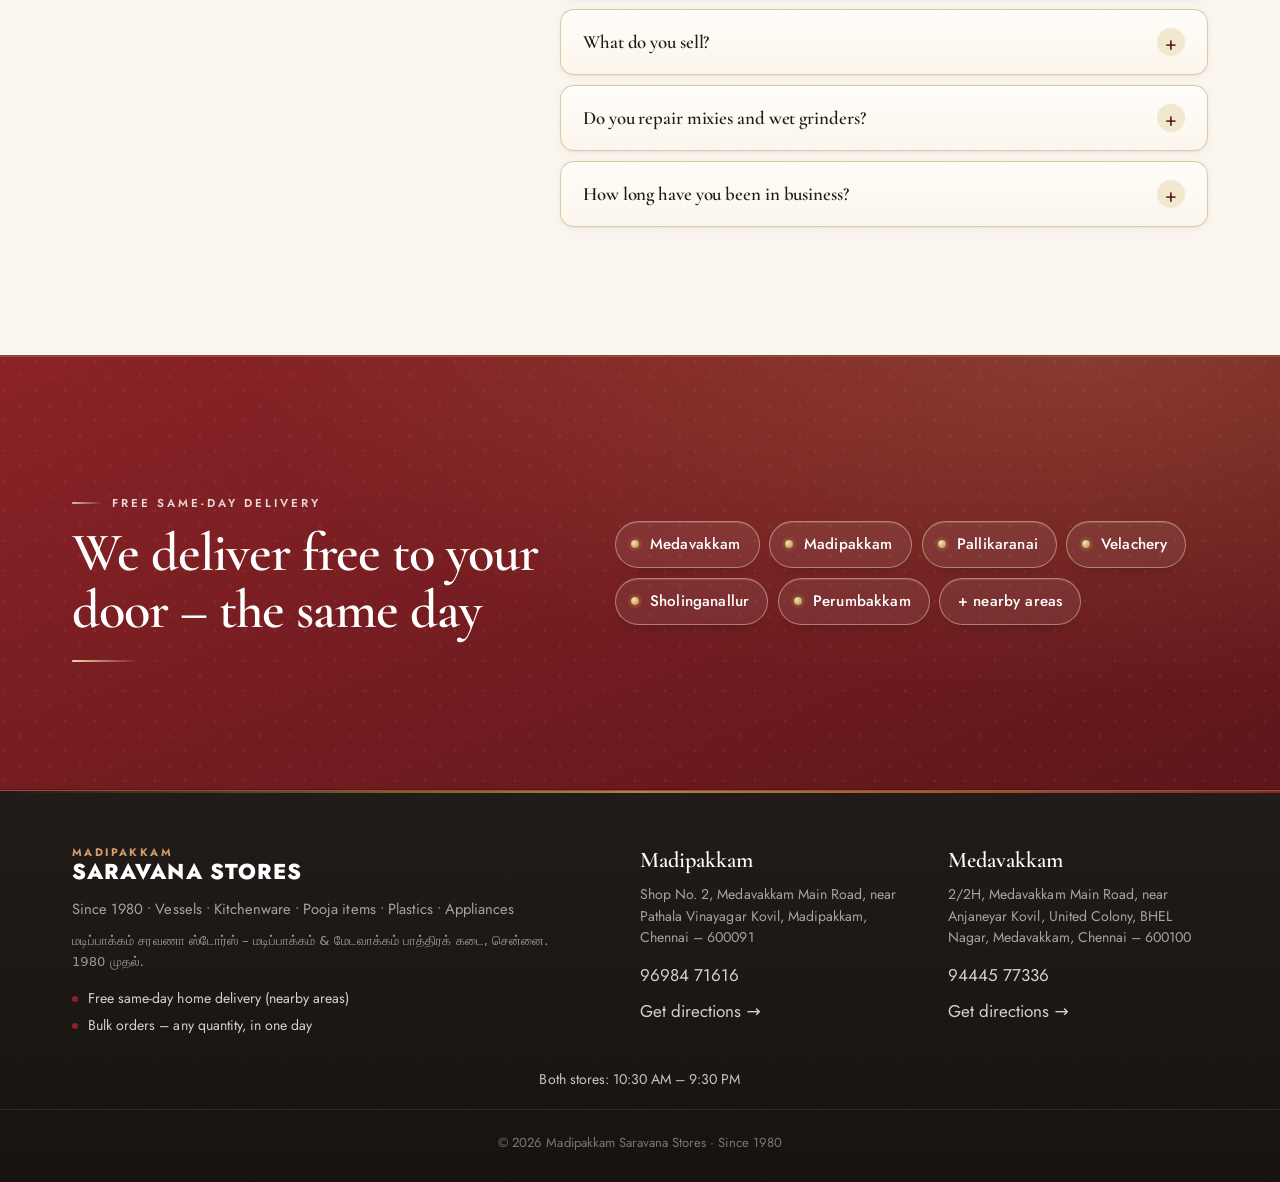
==== commit 580b6795: "Added Catalogue" ====
--- a/index.html
+++ b/index.html
@@ -1,1602 +1,1815 @@
-<!doctype html>
-<html lang="en">
-<head>
-  <meta charset="utf-8">
-  <meta name="viewport" content="width=device-width, initial-scale=1, viewport-fit=cover">
-  <!-- Google tag (gtag.js) -->
-<script async src="https://www.googletagmanager.com/gtag/js?id=AW-18484151582"></script>
-<script>
-  window.dataLayer = window.dataLayer || [];
-  function gtag(){dataLayer.push(arguments);}
-  gtag('js', new Date());
-
-  gtag('config', 'AW-18484151582');
-</script>
-  <title>Madipakkam Saravana Stores | Vessel Shop, Madipakkam &amp; Medavakkam</title>
-  <meta name="description" content="Vessel shop in Madipakkam &amp; Medavakkam, Chennai, since 1980: steel &amp; brass vessels, cookware, plastics, pooja items. Free same-day delivery, bulk orders in 1 day.">
-  <meta name="robots" content="index, follow, max-image-preview:large">
-  <meta name="author" content="Madipakkam Saravana Stores">
-  <meta name="theme-color" content="#8a2327">
-  <meta name="format-detection" content="telephone=yes">
-
-  <!-- Local SEO -->
-  <meta name="geo.region" content="IN-TN">
-  <meta name="geo.placename" content="Madipakkam, Medavakkam, Chennai">
-  <meta name="geo.position" content="12.9704899;80.190356">
-  <meta name="ICBM" content="12.9704899, 80.190356">
-
-  <!-- Once the site has its own web address, remove the comment marks and put the address in
-       (also in robots.txt and sitemap.xml):
-  <link rel="canonical" href="https://YOUR-DOMAIN/">
-  <meta property="og:url" content="https://YOUR-DOMAIN/">
-  -->
-
-  <!-- Link previews on WhatsApp, Facebook and X -->
-  <meta property="og:type" content="website">
-  <meta property="og:site_name" content="Madipakkam Saravana Stores">
-  <meta property="og:locale" content="en_IN">
-  <meta property="og:locale:alternate" content="ta_IN">
-  <meta property="og:title" content="Madipakkam Saravana Stores – Trusted since 1980">
-  <meta property="og:description" content="Every kitchen utensil under one roof in Madipakkam &amp; Medavakkam, Chennai. Free same-day home delivery. Bulk orders of any quantity, delivered in one day.">
-  <meta property="og:image" content="images/share.jpg">
-  <meta property="og:image:width" content="1200">
-  <meta property="og:image:height" content="630">
-  <meta property="og:image:alt" content="Madipakkam Saravana Stores – store front, since 1980">
-  <meta name="twitter:card" content="summary_large_image">
-  <meta name="twitter:title" content="Madipakkam Saravana Stores – Trusted since 1980">
-  <meta name="twitter:description" content="Vessels, kitchenware, plastics &amp; pooja items in Madipakkam &amp; Medavakkam, Chennai. Free same-day delivery.">
-  <meta name="twitter:image" content="images/share.jpg">
-
-  <!-- Icons -->
-  <link rel="icon" href="icons/favicon.svg" type="image/svg+xml">
-  <link rel="icon" href="icons/favicon-32.png" sizes="32x32" type="image/png">
-  <link rel="apple-touch-icon" href="icons/apple-touch-icon.png">
-  <link rel="manifest" href="site.webmanifest">
-
-  <link rel="preconnect" href="https://fonts.googleapis.com">
-  <link rel="preconnect" href="https://fonts.gstatic.com" crossorigin>
-  <link href="https://fonts.googleapis.com/css2?family=Cormorant+Garamond:ital,wght@0,500;0,600;0,700;1,500;1,600&family=Jost:wght@400;500;600;700&family=Noto+Sans+Tamil:wght@400;500;600&family=Noto+Serif+Tamil:wght@500&display=swap" rel="stylesheet">
-  <link rel="preload" as="image" href="images/madipakkam/thumbs/1.webp" type="image/webp" media="(max-width: 760px)">
-  <link rel="preload" as="image" href="images/madipakkam/1.webp" type="image/webp" media="(min-width: 761px)">
-  <link rel="stylesheet" href="css/style.css">
-  <link rel="stylesheet" href="css/v2.css">
-  <link rel="stylesheet" href="css/v3.css">
-  <link rel="stylesheet" href="css/animations.css">
-  <link rel="stylesheet" href="css/premium.css">
-  <link rel="stylesheet" href="css/texture.css">
-  <script>
-    document.documentElement.classList.add('js', 'is-loading');
-    // Always start at the top on refresh (browsers otherwise jump back to where you were)
-    if ('scrollRestoration' in history) history.scrollRestoration = 'manual';
-    (function () {
-      var nav = performance.getEntriesByType && performance.getEntriesByType('navigation')[0];
-      if (nav && nav.type === 'reload' && location.hash) history.replaceState(null, '', location.pathname + location.search);
-    })();
-  </script>
-
-  <!-- Business details for Google: stores, hours, products, delivery, FAQ -->
-  <script type="application/ld+json">
-{
-  "@context": "https://schema.org",
-  "@graph": [
-    {
-      "@type": "Organization",
-      "@id": "#organization",
-      "name": "Madipakkam Saravana Stores",
-      "alternateName": [
-        "Saravana Stores Madipakkam",
-        "மடிப்பாக்கம் சரவணா ஸ்டோர்ஸ்"
-      ],
-      "foundingDate": "1980",
-      "logo": "icons/icon-512.png",
-      "image": "images/madipakkam/1.jpg",
-      "description": "Family-run vessel, kitchenware, plastics and pooja items shop in Chennai since 1980, with stores in Madipakkam and Medavakkam. Free same-day home delivery nearby and bulk orders of any quantity delivered in one day.",
-      "slogan": "Trusted by Chennai families since 1980",
-      "subOrganization": [
-        {
-          "@id": "#store-madipakkam"
-        },
-        {
-          "@id": "#store-medavakkam"
-        }
-      ]
-    },
-    {
-      "@type": "HomeGoodsStore",
-      "@id": "#store-madipakkam",
-      "name": "Madipakkam Saravana Stores – Madipakkam",
-      "parentOrganization": {
-        "@id": "#organization"
-      },
-      "description": "Our first store, since 1980 – stainless steel and brass vessels, cookware, appliances, plastics and pooja items in Madipakkam, Chennai.",
-      "telephone": "+91-9698471616",
-      "image": [
-        "images/madipakkam/1.jpg",
-        "images/madipakkam/5.jpg",
-        "images/madipakkam/13.jpg"
-      ],
-      "priceRange": "₹",
-      "currenciesAccepted": "INR",
-      "hasMap": "https://maps.app.goo.gl/Lc5Mn1nZLhLbLNLt5",
-      "geo": {
-        "@type": "GeoCoordinates",
-        "latitude": 12.9704899,
-        "longitude": 80.190356
-      },
-      "address": {
-        "@type": "PostalAddress",
-        "streetAddress": "Shop No. 2, Medavakkam Main Road, near Pathala Vinayagar Kovil",
-        "addressLocality": "Madipakkam, Chennai",
-        "addressRegion": "Tamil Nadu",
-        "postalCode": "600091",
-        "addressCountry": "IN"
-      },
-      "openingHoursSpecification": [
-        {
-          "@type": "OpeningHoursSpecification",
-          "dayOfWeek": [
-            "Monday",
-            "Tuesday",
-            "Wednesday",
-            "Thursday",
-            "Friday",
-            "Saturday",
-            "Sunday"
-          ],
-          "opens": "10:30",
-          "closes": "21:30"
-        }
-      ],
-      "foundingDate": "1980",
-      "areaServed": [
-        {
-          "@type": "Place",
-          "name": "Madipakkam, Chennai"
-        },
-        {
-          "@type": "Place",
-          "name": "Medavakkam, Chennai"
-        },
-        {
-          "@type": "Place",
-          "name": "Pallikaranai, Chennai"
-        },
-        {
-          "@type": "Place",
-          "name": "Velachery, Chennai"
-        },
-        {
-          "@type": "Place",
-          "name": "Sholinganallur, Chennai"
-        },
-        {
-          "@type": "Place",
-          "name": "Perumbakkam, Chennai"
-        }
-      ],
-      "hasOfferCatalog": {
-        "@type": "OfferCatalog",
-        "name": "Everything in store",
-        "itemListElement": [
-          {
-            "@type": "OfferCatalog",
-            "name": "Steel & brass",
-            "itemListElement": [
-              {
-                "@type": "Offer",
-                "itemOffered": {
-                  "@type": "Product",
-                  "name": "Stainless steel vessels"
-                }
-              },
-              {
-                "@type": "Offer",
-                "itemOffered": {
-                  "@type": "Product",
-                  "name": "Dinner sets & plates"
-                }
-              },
-              {
-                "@type": "Offer",
-                "itemOffered": {
-                  "@type": "Product",
-                  "name": "Tumblers, bowls & dabaras"
-                }
-              },
-              {
-                "@type": "Offer",
-                "itemOffered": {
-                  "@type": "Product",
-                  "name": "Tiffin boxes & carriers"
-                }
-              },
-              {
-                "@type": "Offer",
-                "itemOffered": {
-                  "@type": "Product",
-                  "name": "Storage containers"
-                }
-              },
-              {
-                "@type": "Offer",
-                "itemOffered": {
-                  "@type": "Product",
-                  "name": "Kudam, anda & drums"
-                }
-              },
-              {
-                "@type": "Offer",
-                "itemOffered": {
-                  "@type": "Product",
-                  "name": "Brass & copper vessels"
-                }
-              }
-            ]
-          },
-          {
-            "@type": "OfferCatalog",
-            "name": "Cookware & appliances",
-            "itemListElement": [
-              {
-                "@type": "Offer",
-                "itemOffered": {
-                  "@type": "Product",
-                  "name": "Pressure cookers"
-                }
-              },
-              {
-                "@type": "Offer",
-                "itemOffered": {
-                  "@type": "Product",
-                  "name": "Idli cookers & steamers"
-                }
-              },
-              {
-                "@type": "Offer",
-                "itemOffered": {
-                  "@type": "Product",
-                  "name": "Kadai, tawa & non-stick"
-                }
-              },
-              {
-                "@type": "Offer",
-                "itemOffered": {
-                  "@type": "Product",
-                  "name": "Gas stoves & induction"
-                }
-              },
-              {
-                "@type": "Offer",
-                "itemOffered": {
-                  "@type": "Product",
-                  "name": "Mixer & wet grinders"
-                }
-              },
-              {
-                "@type": "Offer",
-                "itemOffered": {
-                  "@type": "Product",
-                  "name": "Flasks & hot boxes"
-                }
-              },
-              {
-                "@type": "Offer",
-                "itemOffered": {
-                  "@type": "Product",
-                  "name": "Ladles, graters & kitchen tools"
-                }
-              }
-            ]
-          },
-          {
-            "@type": "OfferCatalog",
-            "name": "Plastics & household",
-            "itemListElement": [
-              {
-                "@type": "Offer",
-                "itemOffered": {
-                  "@type": "Product",
-                  "name": "Buckets, mugs & tubs"
-                }
-              },
-              {
-                "@type": "Offer",
-                "itemOffered": {
-                  "@type": "Product",
-                  "name": "Baskets & crates"
-                }
-              },
-              {
-                "@type": "Offer",
-                "itemOffered": {
-                  "@type": "Product",
-                  "name": "Chairs & stools"
-                }
-              },
-              {
-                "@type": "Offer",
-                "itemOffered": {
-                  "@type": "Product",
-                  "name": "Water drums & bottles"
-                }
-              },
-              {
-                "@type": "Offer",
-                "itemOffered": {
-                  "@type": "Product",
-                  "name": "Plastic containers"
-                }
-              },
-              {
-                "@type": "Offer",
-                "itemOffered": {
-                  "@type": "Product",
-                  "name": "Dustbins"
-                }
-              },
-              {
-                "@type": "Offer",
-                "itemOffered": {
-                  "@type": "Product",
-                  "name": "Kitchen racks & stands"
-                }
-              }
-            ]
-          },
-          {
-            "@type": "OfferCatalog",
-            "name": "Pooja & occasions",
-            "itemListElement": [
-              {
-                "@type": "Offer",
-                "itemOffered": {
-                  "@type": "Product",
-                  "name": "Brass vilakku"
-                }
-              },
-              {
-                "@type": "Offer",
-                "itemOffered": {
-                  "@type": "Product",
-                  "name": "Pooja plates & sets"
-                }
-              },
-              {
-                "@type": "Offer",
-                "itemOffered": {
-                  "@type": "Product",
-                  "name": "Agal vilakku & diyas"
-                }
-              },
-              {
-                "@type": "Offer",
-                "itemOffered": {
-                  "@type": "Product",
-                  "name": "Seer vessels"
-                }
-              },
-              {
-                "@type": "Offer",
-                "itemOffered": {
-                  "@type": "Product",
-                  "name": "Return gifts"
-                }
-              },
-              {
-                "@type": "Offer",
-                "itemOffered": {
-                  "@type": "Product",
-                  "name": "Housewarming sets"
-                }
-              },
-              {
-                "@type": "Offer",
-                "itemOffered": {
-                  "@type": "Product",
-                  "name": "Festival items"
-                }
-              }
-            ]
-          }
-        ]
-      },
-      "makesOffer": [
-        {
-          "@type": "Offer",
-          "name": "Free same-day home delivery",
-          "price": "0",
-          "priceCurrency": "INR",
-          "description": "Free home delivery on the same day to Medavakkam, Madipakkam, Pallikaranai, Velachery, Sholinganallur, Perumbakkam and nearby areas."
-        },
-        {
-          "@type": "Offer",
-          "name": "Bulk orders – any quantity in one day",
-          "description": "Bulk orders of any quantity for weddings, seer varisai, housewarmings, return gifts and festivals, ready and delivered in one day."
-        },
-        {
-          "@type": "Offer",
-          "itemOffered": {
-            "@type": "Service",
-            "name": "Mixie and wet grinder repair"
-          },
-          "description": "Ready in 1–2 days."
-        }
-      ]
-    },
-    {
-      "@type": "HomeGoodsStore",
-      "@id": "#store-medavakkam",
-      "name": "Madipakkam Saravana Stores – Medavakkam",
-      "parentOrganization": {
-        "@id": "#organization"
-      },
-      "description": "Our new, larger store (opened 2023) – stainless steel and brass vessels, cookware, appliances, plastics and pooja items in Medavakkam, Chennai.",
-      "telephone": "+91-9444577336",
-      "image": [
-        "images/medavakkam/1.jpg",
-        "images/medavakkam/10.jpg",
-        "images/medavakkam/3.jpg"
-      ],
-      "priceRange": "₹",
-      "currenciesAccepted": "INR",
-      "hasMap": "https://maps.app.goo.gl/SWVrHgRHAYiuGCfy9",
-      "geo": {
-        "@type": "GeoCoordinates",
-        "latitude": 12.9242957,
-        "longitude": 80.1829584
-      },
-      "address": {
-        "@type": "PostalAddress",
-        "streetAddress": "2/2H, Medavakkam Main Road, near Anjaneyar Kovil, United Colony, BHEL Nagar",
-        "addressLocality": "Medavakkam, Chennai",
-        "addressRegion": "Tamil Nadu",
-        "postalCode": "600100",
-        "addressCountry": "IN"
-      },
-      "openingHoursSpecification": [
-        {
-          "@type": "OpeningHoursSpecification",
-          "dayOfWeek": [
-            "Monday",
-            "Tuesday",
-            "Wednesday",
-            "Thursday",
-            "Friday",
-            "Saturday",
-            "Sunday"
-          ],
-          "opens": "10:30",
-          "closes": "21:30"
-        }
-      ],
-      "foundingDate": "2023",
-      "areaServed": [
-        {
-          "@type": "Place",
-          "name": "Madipakkam, Chennai"
-        },
-        {
-          "@type": "Place",
-          "name": "Medavakkam, Chennai"
-        },
-        {
-          "@type": "Place",
-          "name": "Pallikaranai, Chennai"
-        },
-        {
-          "@type": "Place",
-          "name": "Velachery, Chennai"
-        },
-        {
-          "@type": "Place",
-          "name": "Sholinganallur, Chennai"
-        },
-        {
-          "@type": "Place",
-          "name": "Perumbakkam, Chennai"
-        }
-      ],
-      "hasOfferCatalog": {
-        "@type": "OfferCatalog",
-        "name": "Everything in store",
-        "itemListElement": [
-          {
-            "@type": "OfferCatalog",
-            "name": "Steel & brass",
-            "itemListElement": [
-              {
-                "@type": "Offer",
-                "itemOffered": {
-                  "@type": "Product",
-                  "name": "Stainless steel vessels"
-                }
-              },
-              {
-                "@type": "Offer",
-                "itemOffered": {
-                  "@type": "Product",
-                  "name": "Dinner sets & plates"
-                }
-              },
-              {
-                "@type": "Offer",
-                "itemOffered": {
-                  "@type": "Product",
-                  "name": "Tumblers, bowls & dabaras"
-                }
-              },
-              {
-                "@type": "Offer",
-                "itemOffered": {
-                  "@type": "Product",
-                  "name": "Tiffin boxes & carriers"
-                }
-              },
-              {
-                "@type": "Offer",
-                "itemOffered": {
-                  "@type": "Product",
-                  "name": "Storage containers"
-                }
-              },
-              {
-                "@type": "Offer",
-                "itemOffered": {
-                  "@type": "Product",
-                  "name": "Kudam, anda & drums"
-                }
-              },
-              {
-                "@type": "Offer",
-                "itemOffered": {
-                  "@type": "Product",
-                  "name": "Brass & copper vessels"
-                }
-              }
-            ]
-          },
-          {
-            "@type": "OfferCatalog",
-            "name": "Cookware & appliances",
-            "itemListElement": [
-              {
-                "@type": "Offer",
-                "itemOffered": {
-                  "@type": "Product",
-                  "name": "Pressure cookers"
-                }
-              },
-              {
-                "@type": "Offer",
-                "itemOffered": {
-                  "@type": "Product",
-                  "name": "Idli cookers & steamers"
-                }
-              },
-              {
-                "@type": "Offer",
-                "itemOffered": {
-                  "@type": "Product",
-                  "name": "Kadai, tawa & non-stick"
-                }
-              },
-              {
-                "@type": "Offer",
-                "itemOffered": {
-                  "@type": "Product",
-                  "name": "Gas stoves & induction"
-                }
-              },
-              {
-                "@type": "Offer",
-                "itemOffered": {
-                  "@type": "Product",
-                  "name": "Mixer & wet grinders"
-                }
-              },
-              {
-                "@type": "Offer",
-                "itemOffered": {
-                  "@type": "Product",
-                  "name": "Flasks & hot boxes"
-                }
-              },
-              {
-                "@type": "Offer",
-                "itemOffered": {
-                  "@type": "Product",
-                  "name": "Ladles, graters & kitchen tools"
-                }
-              }
-            ]
-          },
-          {
-            "@type": "OfferCatalog",
-            "name": "Plastics & household",
-            "itemListElement": [
-              {
-                "@type": "Offer",
-                "itemOffered": {
-                  "@type": "Product",
-                  "name": "Buckets, mugs & tubs"
-                }
-              },
-              {
-                "@type": "Offer",
-                "itemOffered": {
-                  "@type": "Product",
-                  "name": "Baskets & crates"
-                }
-              },
-              {
-                "@type": "Offer",
-                "itemOffered": {
-                  "@type": "Product",
-                  "name": "Chairs & stools"
-                }
-              },
-              {
-                "@type": "Offer",
-                "itemOffered": {
-                  "@type": "Product",
-                  "name": "Water drums & bottles"
-                }
-              },
-              {
-                "@type": "Offer",
-                "itemOffered": {
-                  "@type": "Product",
-                  "name": "Plastic containers"
-                }
-              },
-              {
-                "@type": "Offer",
-                "itemOffered": {
-                  "@type": "Product",
-                  "name": "Dustbins"
-                }
-              },
-              {
-                "@type": "Offer",
-                "itemOffered": {
-                  "@type": "Product",
-                  "name": "Kitchen racks & stands"
-                }
-              }
-            ]
-          },
-          {
-            "@type": "OfferCatalog",
-            "name": "Pooja & occasions",
-            "itemListElement": [
-              {
-                "@type": "Offer",
-                "itemOffered": {
-                  "@type": "Product",
-                  "name": "Brass vilakku"
-                }
-              },
-              {
-                "@type": "Offer",
-                "itemOffered": {
-                  "@type": "Product",
-                  "name": "Pooja plates & sets"
-                }
-              },
-              {
-                "@type": "Offer",
-                "itemOffered": {
-                  "@type": "Product",
-                  "name": "Agal vilakku & diyas"
-                }
-              },
-              {
-                "@type": "Offer",
-                "itemOffered": {
-                  "@type": "Product",
-                  "name": "Seer vessels"
-                }
-              },
-              {
-                "@type": "Offer",
-                "itemOffered": {
-                  "@type": "Product",
-                  "name": "Return gifts"
-                }
-              },
-              {
-                "@type": "Offer",
-                "itemOffered": {
-                  "@type": "Product",
-                  "name": "Housewarming sets"
-                }
-              },
-              {
-                "@type": "Offer",
-                "itemOffered": {
-                  "@type": "Product",
-                  "name": "Festival items"
-                }
-              }
-            ]
-          }
-        ]
-      },
-      "makesOffer": [
-        {
-          "@type": "Offer",
-          "name": "Free same-day home delivery",
-          "price": "0",
-          "priceCurrency": "INR",
-          "description": "Free home delivery on the same day to Medavakkam, Madipakkam, Pallikaranai, Velachery, Sholinganallur, Perumbakkam and nearby areas."
-        },
-        {
-          "@type": "Offer",
-          "name": "Bulk orders – any quantity in one day",
-          "description": "Bulk orders of any quantity for weddings, seer varisai, housewarmings, return gifts and festivals, ready and delivered in one day."
-        },
-        {
-          "@type": "Offer",
-          "itemOffered": {
-            "@type": "Service",
-            "name": "Mixie and wet grinder repair"
-          },
-          "description": "Ready in 1–2 days."
-        }
-      ]
-    },
-    {
-      "@type": "FAQPage",
-      "mainEntity": [
-        {
-          "@type": "Question",
-          "name": "Do you offer free home delivery?",
-          "acceptedAnswer": {
-            "@type": "Answer",
-            "text": "Yes. We deliver free on the same day to Medavakkam, Madipakkam, Pallikaranai, Velachery, Sholinganallur, Perumbakkam and nearby areas. Order in store, by phone or on WhatsApp."
-          }
-        },
-        {
-          "@type": "Question",
-          "name": "Can you handle bulk orders for weddings and functions?",
-          "acceptedAnswer": {
-            "@type": "Answer",
-            "text": "Yes. Bulk orders of any quantity – for weddings, seer varisai, housewarmings, return gifts, festivals and offices – are prepared and delivered in one day, at our everyday low prices."
-          }
-        },
-        {
-          "@type": "Question",
-          "name": "Where are your stores?",
-          "acceptedAnswer": {
-            "@type": "Answer",
-            "text": "Madipakkam: Shop No. 2, Medavakkam Main Road, near Pathala Vinayagar Kovil, Madipakkam, Chennai – 600091 (96984 71616). Medavakkam: 2/2H, Medavakkam Main Road, near Anjaneyar Kovil, United Colony, BHEL Nagar, Medavakkam, Chennai – 600100 (94445 77336)."
-          }
-        },
-        {
-          "@type": "Question",
-          "name": "What are your opening hours?",
-          "acceptedAnswer": {
-            "@type": "Answer",
-            "text": "Both stores are open from 10:30 AM to 9:30 PM."
-          }
-        },
-        {
-          "@type": "Question",
-          "name": "What do you sell?",
-          "acceptedAnswer": {
-            "@type": "Answer",
-            "text": "Stainless steel and brass vessels, dinner sets, tiffin boxes, pressure cookers, idli cookers, kadai and tawa, gas stoves, mixer and wet grinders, flasks, plastic buckets, chairs and containers, brass vilakku, pooja items, seer vessels and return gifts."
-          }
-        },
-        {
-          "@type": "Question",
-          "name": "Do you repair mixies and wet grinders?",
-          "acceptedAnswer": {
-            "@type": "Answer",
-            "text": "Yes. Drop your mixie or wet grinder at our store – it is usually ready in 1–2 days, at honest, affordable charges."
-          }
-        },
-        {
-          "@type": "Question",
-          "name": "How long have you been in business?",
-          "acceptedAnswer": {
-            "@type": "Answer",
-            "text": "Madipakkam Saravana Stores has served Chennai families since 1980. Our first store is in Madipakkam, and we opened our second, larger store in Medavakkam in 2023."
-          }
-        }
-      ]
-    },
-    {
-      "@type": "WebSite",
-      "name": "Madipakkam Saravana Stores",
-      "inLanguage": [
-        "en-IN",
-        "ta-IN"
-      ],
-      "publisher": {
-        "@id": "#organization"
-      }
-    }
-  ]
-}
-  </script>
-</head>
-<body>
-
-<!-- SPLASH SCREEN (removed by js/main.js once the page has loaded) -->
-<div class="splash" id="splash" aria-hidden="true">
-  <div class="splash-under"></div>
-  <div class="splash-panel">
-    <span class="splash-bg">1980</span>
-    <div class="splash-content">
-      <p class="splash-top"><span style="--i:0">M</span><span style="--i:1">A</span><span style="--i:2">D</span><span style="--i:3">I</span><span style="--i:4">P</span><span style="--i:5">A</span><span style="--i:6">K</span><span style="--i:7">K</span><span style="--i:8">A</span><span style="--i:9">M</span></p>
-      <p class="splash-main"><span class="sw"><span>SARAVANA</span></span> <span class="sw"><span>STORES</span></span></p>
-      <span class="splash-line"></span>
-      <p class="splash-since">SINCE 1980 <i></i> 1980 முதல்</p>
-    </div>
-    <span class="splash-bar"><i></i></span>
-  </div>
-</div>
-
-<!-- Icon sprite -->
-<svg width="0" height="0" style="position:absolute" aria-hidden="true">
-  <defs>
-    <symbol id="i-phone" viewBox="0 0 24 24"><path d="M22 16.92v3a2 2 0 0 1-2.18 2 19.8 19.8 0 0 1-8.63-3.07 19.5 19.5 0 0 1-6-6A19.8 19.8 0 0 1 2.12 4.18 2 2 0 0 1 4.11 2h3a2 2 0 0 1 2 1.72c.13.96.36 1.9.7 2.81a2 2 0 0 1-.45 2.11L8.09 9.91a16 16 0 0 0 6 6l1.27-1.27a2 2 0 0 1 2.11-.45c.91.34 1.85.57 2.81.7A2 2 0 0 1 22 16.92z"/></symbol>
-    <symbol id="i-chat" viewBox="0 0 24 24"><path d="M7.9 20A9 9 0 1 0 4 16.1L2 22Z"/></symbol>
-    <symbol id="i-pin" viewBox="0 0 24 24"><path d="M20 10c0 6-8 12-8 12s-8-6-8-12a8 8 0 0 1 16 0Z"/><circle cx="12" cy="10" r="3"/></symbol>
-    <symbol id="i-nav" viewBox="0 0 24 24"><path d="M3 11 22 2l-9 19-2-8-8-2z"/></symbol>
-    <symbol id="i-clock" viewBox="0 0 24 24"><circle cx="12" cy="12" r="10"/><path d="M12 6v6l4 2"/></symbol>
-    <symbol id="i-truck" viewBox="0 0 24 24"><path d="M14 18V6a2 2 0 0 0-2-2H4a2 2 0 0 0-2 2v11a1 1 0 0 0 1 1h2"/><path d="M15 18H9"/><path d="M19 18h2a1 1 0 0 0 1-1v-3.65a1 1 0 0 0-.22-.62l-3.48-4.35A1 1 0 0 0 17.52 8H14"/><circle cx="17" cy="18" r="2"/><circle cx="7" cy="18" r="2"/></symbol>
-    <symbol id="i-wrench" viewBox="0 0 24 24"><path d="M14.7 6.3a1 1 0 0 0 0 1.4l1.6 1.6a1 1 0 0 0 1.4 0l3.77-3.77a6 6 0 0 1-7.94 7.94l-6.91 6.91a2.12 2.12 0 0 1-3-3l6.91-6.91a6 6 0 0 1 7.94-7.94l-3.76 3.76z"/></symbol>
-    <symbol id="i-gift" viewBox="0 0 24 24"><rect x="3" y="8" width="18" height="4" rx="1"/><path d="M12 8v13"/><path d="M19 12v7a2 2 0 0 1-2 2H7a2 2 0 0 1-2-2v-7"/><path d="M7.5 8a2.5 2.5 0 0 1 0-5C9.5 3 11 5 12 8c1-3 2.5-5 4.5-5a2.5 2.5 0 0 1 0 5"/></symbol>
-    <symbol id="i-tag" viewBox="0 0 24 24"><path d="M12.59 2.59A2 2 0 0 0 11.17 2H4a2 2 0 0 0-2 2v7.17a2 2 0 0 0 .59 1.42l8.7 8.7a2.43 2.43 0 0 0 3.42 0l6.58-6.58a2.43 2.43 0 0 0 0-3.42z"/><circle cx="7.5" cy="7.5" r="1.2"/></symbol>
-    <symbol id="i-eye" viewBox="0 0 24 24"><path d="M2.06 12.35a1 1 0 0 1 0-.7 10.75 10.75 0 0 1 19.88 0 1 1 0 0 1 0 .7 10.75 10.75 0 0 1-19.88 0"/><circle cx="12" cy="12" r="3"/></symbol>
-    <symbol id="i-heart" viewBox="0 0 24 24"><path d="M19 14c1.49-1.46 3-3.21 3-5.5A5.5 5.5 0 0 0 16.5 3c-1.76 0-3 .5-4.5 2-1.5-1.5-2.74-2-4.5-2A5.5 5.5 0 0 0 2 8.5c0 2.3 1.5 4.05 3 5.5l7 7Z"/></symbol>
-    <symbol id="i-arrow" viewBox="0 0 24 24"><path d="M5 12h14"/><path d="m12 5 7 7-7 7"/></symbol>
-    <symbol id="i-check" viewBox="0 0 24 24"><path d="M20 6 9 17l-5-5"/></symbol>
-    <symbol id="i-star" viewBox="0 0 24 24"><path d="M12 2.5l2.9 6.1 6.6.8-4.9 4.6 1.3 6.6L12 17.3l-5.9 3.3 1.3-6.6L2.5 9.4l6.6-.8z"/></symbol>
-    <symbol id="i-menu" viewBox="0 0 24 24"><path d="M4 7h16M4 12h16M4 17h16"/></symbol>
-    <symbol id="i-x" viewBox="0 0 24 24"><path d="M18 6 6 18M6 6l12 12"/></symbol>
-    <symbol id="i-left" viewBox="0 0 24 24"><path d="m15 18-6-6 6-6"/></symbol>
-    <symbol id="i-right" viewBox="0 0 24 24"><path d="m9 18 6-6-6-6"/></symbol>
-    <symbol id="i-box" viewBox="0 0 24 24"><path d="M21 8 12 3 3 8v8l9 5 9-5Z"/><path d="m3 8 9 5 9-5"/><path d="M12 13v8"/></symbol>
-    <symbol id="i-shield" viewBox="0 0 24 24"><path d="M12 22s8-4 8-10V5l-8-3-8 3v7c0 6 8 10 8 10Z"/><path d="m9 12 2 2 4-4"/></symbol>
-    <symbol id="i-bolt" viewBox="0 0 24 24"><path d="M13 2 3 14h9l-1 8 10-12h-9l1-8z"/></symbol>
-  </defs>
-</svg>
-
-<!-- TOP ANNOUNCEMENT BAR -->
-<div class="topbar" aria-label="Store highlights">
-  <div class="topbar-track">
-    <ul class="topbar-list">
-      <li><svg class="ico"><use href="#i-truck"/></svg><strong data-ta="அதே நாளில் இலவச வீட்டு டெலிவரி">Free home delivery – same day</strong></li>
-      <li><svg class="ico"><use href="#i-box"/></svg><strong data-ta="மொத்த ஆர்டர்கள் – எந்த அளவும், ஒரே நாளில்">Bulk orders – any quantity, in one day</strong></li>
-      <li><svg class="ico"><use href="#i-shield"/></svg><strong data-ta="1980 முதல் நம்பிக்கை">Trusted since 1980</strong></li>
-      <li><svg class="ico"><use href="#i-pin"/></svg><strong data-ta="மடிப்பாக்கம் & மேடவாக்கம்">Madipakkam &amp; Medavakkam</strong></li>
-    </ul>
-    <ul class="topbar-list" aria-hidden="true">
-      <li><svg class="ico"><use href="#i-truck"/></svg><strong data-ta="அதே நாளில் இலவச வீட்டு டெலிவரி">Free home delivery – same day</strong></li>
-      <li><svg class="ico"><use href="#i-box"/></svg><strong data-ta="மொத்த ஆர்டர்கள் – எந்த அளவும், ஒரே நாளில்">Bulk orders – any quantity, in one day</strong></li>
-      <li><svg class="ico"><use href="#i-shield"/></svg><strong data-ta="1980 முதல் நம்பிக்கை">Trusted since 1980</strong></li>
-      <li><svg class="ico"><use href="#i-pin"/></svg><strong data-ta="மடிப்பாக்கம் & மேடவாக்கம்">Madipakkam &amp; Medavakkam</strong></li>
-    </ul>
-  </div>
-</div>
-
-<header class="site-header" id="header">
-  <div class="container header-row">
-    <a href="#top" class="brand" aria-label="Madipakkam Saravana Stores – home">
-      <span class="brand-top" data-ta="மடிப்பாக்கம்">Madipakkam</span>
-      <span class="brand-main" data-ta="சரவணா ஸ்டோர்ஸ்">Saravana Stores</span>
-    </a>
-    <nav class="nav" id="nav" aria-label="Main">
-      <a href="#categories" data-ta="பொருட்கள்">Categories</a>
-      <a href="#occasions" data-ta="விசேஷங்கள்">Occasions</a>
-      <a href="#delivery" data-ta="டெலிவரி">Delivery</a>
-      <a href="#gallery" data-ta="புகைப்படங்கள்">Gallery</a>
-      <a href="#legacy" data-ta="எங்கள் பாரம்பரியம்">Our Legacy</a>
-      <a href="#stores" data-ta="கடைகள்">Stores</a>
-      <div class="nav-extra">
-        <p class="nav-title" data-ta="பொருட்கள் வாரியாக">Shop by category</p>
-        <div class="nav-cats">
-          <a href="#cat-steel"><img src="images/medavakkam/thumbs/10.jpg" alt="" loading="lazy"><span data-ta="எவர்சில்வர் & பித்தளை">Steel &amp; brass</span></a>
-          <a href="#cat-cookware"><img src="images/madipakkam/thumbs/4.jpg" alt="" loading="lazy"><span data-ta="சமையல் & மின்சாதனங்கள்">Cookware &amp; appliances</span></a>
-          <a href="#cat-plastics"><img src="images/madipakkam/thumbs/13.jpg" alt="" loading="lazy"><span data-ta="பிளாஸ்டிக் & வீட்டுப் பொருட்கள்">Plastics &amp; household</span></a>
-          <a href="#cat-pooja"><img src="images/medavakkam/thumbs/3.jpg" alt="" loading="lazy"><span data-ta="பூஜை & விசேஷங்கள்">Pooja &amp; occasions</span></a>
-        </div>
-        <div class="nav-call">
-          <a class="btn btn-primary" href="tel:+919698471616"><svg class="ico"><use href="#i-phone"/></svg><span data-ta="மடிப்பாக்கம்">Madipakkam</span>&nbsp;·&nbsp;96984 71616</a>
-          <a class="btn btn-outline" href="tel:+919444577336"><svg class="ico"><use href="#i-phone"/></svg><span data-ta="மேடவாக்கம்">Medavakkam</span>&nbsp;·&nbsp;94445 77336</a>
-        </div>
-        <ul class="nav-terms">
-          <li><svg class="ico"><use href="#i-truck"/></svg><span data-ta="அதே நாளில் இலவச வீட்டு டெலிவரி">Free home delivery – same day</span></li>
-          <li><svg class="ico"><use href="#i-box"/></svg><span data-ta="மொத்த ஆர்டர்கள் – எந்த அளவும், ஒரே நாளில்">Bulk orders – any quantity, in one day</span></li>
-        </ul>
-      </div>
-    </nav>
-    <div class="header-actions">
-      <button class="lang-toggle" id="langToggle" type="button" aria-label="Switch language">தமிழ்</button>
-      <a class="btn btn-primary btn-sm header-call" href="#" data-picker="call">
-        <svg class="ico"><use href="#i-phone"/></svg><span data-ta="அழைக்க">Call</span>
-      </a>
-      <button class="menu-toggle" id="menuToggle" type="button" aria-label="Menu" aria-expanded="false" aria-controls="nav">
-        <svg class="ico ico-open"><use href="#i-menu"/></svg>
-        <svg class="ico ico-close"><use href="#i-x"/></svg>
-      </button>
-    </div>
-  </div>
-</header>
-
-<main id="top">
-
-  <!-- QUICK HIGHLIGHTS: categories + occasions -->
-  <nav class="quick" aria-label="Shop by category and occasion">
-    <div class="container quick-wrap">
-      <div class="quick-group">
-        <p class="quick-label" data-ta="பொருட்கள்">Categories</p>
-        <div class="quick-list quick-cats">
-          <a class="quick-item" href="#cat-steel"><span class="quick-img"><img src="images/medavakkam/thumbs/10.jpg" alt="" loading="eager"></span><span data-ta="எவர்சில்வர் & பித்தளை">Steel &amp; brass</span></a>
-          <a class="quick-item" href="#cat-cookware"><span class="quick-img"><img src="images/madipakkam/thumbs/4.jpg" alt=""></span><span data-ta="சமையல் & மின்சாதனங்கள்">Cookware &amp; appliances</span></a>
-          <a class="quick-item" href="#cat-plastics"><span class="quick-img"><img src="images/madipakkam/thumbs/13.jpg" alt=""></span><span data-ta="பிளாஸ்டிக் & வீட்டுப் பொருட்கள்">Plastics &amp; household</span></a>
-          <a class="quick-item" href="#cat-pooja"><span class="quick-img"><img src="images/medavakkam/thumbs/3.jpg" alt=""></span><span data-ta="பூஜை & விசேஷங்கள்">Pooja &amp; occasions</span></a>
-        </div>
-      </div>
-      <div class="quick-group">
-        <p class="quick-label" data-ta="விசேஷங்கள்">Occasions</p>
-        <div class="quick-list quick-occ">
-          <a class="quick-item" href="#occ-weddings"><span class="quick-img"><img src="images/medavakkam/thumbs/12.jpg" alt=""></span><span data-ta="திருமணம்">Weddings</span></a>
-          <a class="quick-item" href="#occ-seer"><span class="quick-img"><img src="images/medavakkam/thumbs/9.jpg" alt=""></span><span data-ta="சீர் வரிசை">Seer varisai</span></a>
-          <a class="quick-item" href="#occ-housewarming"><span class="quick-img"><img src="images/medavakkam/thumbs/7.jpg" alt=""></span><span data-ta="கிரகப்பிரவேசம்">Housewarming</span></a>
-          <a class="quick-item" href="#occ-gifts"><span class="quick-img"><img src="images/medavakkam/thumbs/5.jpg" alt=""></span><span data-ta="ரிட்டர்ன் கிஃப்ட்">Return gifts</span></a>
-          <a class="quick-item" href="#occ-festivals"><span class="quick-img"><img src="images/madipakkam/thumbs/6.jpg" alt=""></span><span data-ta="பண்டிகை & பூஜை">Festivals &amp; pooja</span></a>
-          <a class="quick-item" href="#occ-kitchen"><span class="quick-img"><img src="images/madipakkam/thumbs/8.jpg" alt=""></span><span data-ta="புதிய வீட்டு சமையலறை">New home kitchen</span></a>
-        </div>
-      </div>
-    </div>
-  </nav>
-
-  <!-- HERO -->
-  <section class="hero" aria-roledescription="carousel" aria-label="Our two stores">
-    <div class="slides" id="slides">
-
-      <!-- Slide: Madipakkam (legacy) -->
-      <article class="slide is-active" aria-roledescription="slide" aria-label="Madipakkam store">
-        <picture class="slide-media">
-          <source media="(max-width: 760px)" type="image/webp" srcset="images/madipakkam/thumbs/1.webp">
-          <source media="(max-width: 760px)" srcset="images/madipakkam/thumbs/1.jpg">
-          <source type="image/webp" srcset="images/madipakkam/1.webp">
-          <img src="images/madipakkam/1.jpg" alt="Madipakkam Saravana Stores, Madipakkam store front" fetchpriority="high" width="1600" height="678">
-        </picture>
-        <div class="container slide-inner">
-          <p class="eyebrow"><span data-ta="மடிப்பாக்கம்">Madipakkam</span><span class="dot"></span><span data-ta="1980 முதல்">Since 1980</span></p>
-          <h1 data-ta="1980 முதல் சென்னை குடும்பங்களின் நம்பிக்கை.">Trusted by Chennai families since 1980.</h1>
-          <p class="lead" data-ta="தலைமுறை தலைமுறையாக – எவர்சில்வர், பித்தளை, சமையல் பாத்திரங்கள், பூஜை பொருட்கள் மற்றும் மின்சாதனங்கள், குறைந்த லாப விலையில்.">For generations – stainless steel, brass, cookware, pooja items and appliances, at low-margin prices.</p>
-          <div class="hero-cta">
-            <a class="btn btn-primary btn-lg" href="#categories"><svg class="ico"><use href="#i-arrow"/></svg><span data-ta="பொருட்களைப் பாருங்கள்">Shop by category</span></a>
-            <a class="btn btn-glass btn-lg" href="https://wa.me/919698471616" target="_blank" rel="noopener"><svg class="ico"><use href="#i-chat"/></svg><span data-ta="WhatsApp-ல் ஆர்டர்">Order on WhatsApp</span></a>
-          </div>
-        </div>
-      </article>
-
-      <!-- Slide: Medavakkam -->
-      <article class="slide" aria-roledescription="slide" aria-label="Medavakkam store">
-        <picture class="slide-media">
-          <source media="(max-width: 760px)" type="image/webp" srcset="images/medavakkam/thumbs/1.webp">
-          <source media="(max-width: 760px)" srcset="images/medavakkam/thumbs/1.jpg">
-          <source type="image/webp" srcset="images/medavakkam/1.webp">
-          <img src="images/medavakkam/1.jpg" alt="Madipakkam Saravana Stores, Medavakkam store front" loading="lazy" width="1500" height="1437">
-        </picture>
-        <div class="container slide-inner">
-          <p class="eyebrow"><span data-ta="மேடவாக்கம்">Medavakkam</span><span class="dot"></span><span data-ta="புதிய கடை – 2023">New store – 2023</span></p>
-          <h2 class="h1" data-ta="சமையலறைக்குத் தேவையான அனைத்து பாத்திரங்களும், ஒரே கூரையின் கீழ்.">Every kitchen utensil, under one roof.</h2>
-          <p class="lead" data-ta="அதே நாளில் இலவச வீட்டு டெலிவரி. மொத்த ஆர்டர்கள் – எந்த அளவாக இருந்தாலும், ஒரே நாளில் தயார்.">Free home delivery the same day. Bulk orders of any quantity – ready and delivered in one day.</p>
-          <div class="hero-cta">
-            <a class="btn btn-primary btn-lg" href="#medavakkam"><svg class="ico"><use href="#i-pin"/></svg><span data-ta="மேடவாக்கம் கடை">Visit Medavakkam</span></a>
-            <a class="btn btn-glass btn-lg" href="https://wa.me/919444577336" target="_blank" rel="noopener"><svg class="ico"><use href="#i-chat"/></svg><span data-ta="WhatsApp-ல் ஆர்டர்">Order on WhatsApp</span></a>
-          </div>
-        </div>
-      </article>
-
-    </div>
-
-    <div class="container carousel-ui">
-      <div class="carousel-dots" role="tablist">
-        <button class="carousel-dot is-active" role="tab" aria-selected="true" data-slide="0"><span data-ta="மடிப்பாக்கம்">Madipakkam</span><i></i></button>
-        <button class="carousel-dot" role="tab" aria-selected="false" data-slide="1"><span data-ta="மேடவாக்கம்">Medavakkam</span><i></i></button>
-      </div>
-      <div class="carousel-arrows">
-        <button class="carousel-arrow" type="button" data-dir="-1" aria-label="Previous store"><svg class="ico"><use href="#i-left"/></svg></button>
-        <button class="carousel-arrow" type="button" data-dir="1" aria-label="Next store"><svg class="ico"><use href="#i-right"/></svg></button>
-      </div>
-    </div>
-    <div class="hero-strip">
-      <div class="container strip-grid">
-        <div><strong>1980</strong><span data-ta="முதல் நம்பிக்கை">Trusted since</span></div>
-        <div><strong><span class="js-years">46</span>+</strong><span data-ta="ஆண்டுகள் சேவை">Years of service</span></div>
-        <div><strong data-ta="அதே நாள்">Same day</strong><span data-ta="இலவச வீட்டு டெலிவரி">Free home delivery</span></div>
-        <div><strong data-ta="எந்த அளவும்">Any qty</strong><span data-ta="மொத்த ஆர்டர் – ஒரே நாளில்">Bulk orders in 1 day</span></div>
-      </div>
-    </div>
-  </section>
-
-  <!-- CATEGORIES -->
-  <section class="section cats" id="categories">
-    <div class="container">
-      <div class="section-head reveal">
-        <p class="kicker" data-ta="எங்கள் கடையில் கிடைப்பவை">Everything in store</p>
-        <h2 data-ta="நான்கு பிரிவுகள். ஆயிரக்கணக்கான பொருட்கள். ஒரே கூரையின் கீழ்.">Four departments. Thousands of items. One roof.</h2>
-        <p class="section-sub" data-ta="ஏதேனும் பொருளைத் தொட்டு WhatsApp-ல் கேளுங்கள் – விலையும் இருப்பும் உடனே சொல்கிறோம்.">Tap any item to ask on WhatsApp – we'll tell you the price and stock right away.</p>
-      </div>
-
-      <div class="cat-cards">
-
-        <article class="cat-card reveal" id="cat-steel">
-          <div class="cat-media">
-            <img class="cat-main" src="images/medavakkam/thumbs/10.jpg" alt="Stainless steel vessels on display" loading="lazy">
-            <img src="images/medavakkam/thumbs/13.jpg" alt="Steel plates and bowls" loading="lazy">
-            <img src="images/medavakkam/thumbs/12.jpg" alt="Kudam and anda" loading="lazy">
-            <span class="cat-num">01</span>
-          </div>
-          <div class="cat-body">
-            <h3 data-ta="எவர்சில்வர் & பித்தளை">Steel &amp; brass</h3>
-            <ul class="chips">
-              <li><a href="#" data-picker="whatsapp" data-occasion="stainless steel vessels" data-ta="எவர்சில்வர் பாத்திரங்கள்">Stainless steel vessels</a></li>
-              <li><a href="#" data-picker="whatsapp" data-occasion="dinner sets and plates" data-ta="டின்னர் செட் & தட்டுகள்">Dinner sets &amp; plates</a></li>
-              <li><a href="#" data-picker="whatsapp" data-occasion="tumblers, bowls and dabaras" data-ta="டம்ளர், கிண்ணம் & டபரா">Tumblers, bowls &amp; dabaras</a></li>
-              <li><a href="#" data-picker="whatsapp" data-occasion="tiffin boxes and carriers" data-ta="டிபன் பாக்ஸ் & கேரியர்">Tiffin boxes &amp; carriers</a></li>
-              <li><a href="#" data-picker="whatsapp" data-occasion="storage containers" data-ta="சேமிப்பு டப்பாக்கள்">Storage containers</a></li>
-              <li><a href="#" data-picker="whatsapp" data-occasion="kudam, anda and drums" data-ta="குடம், அண்டா & டிரம்">Kudam, anda &amp; drums</a></li>
-              <li><a href="#" data-picker="whatsapp" data-occasion="brass and copper vessels" data-ta="பித்தளை & செம்பு பாத்திரங்கள்">Brass &amp; copper vessels</a></li>
-            </ul>
-          </div>
-        </article>
-
-        <article class="cat-card reveal" id="cat-cookware">
-          <div class="cat-media">
-            <img class="cat-main" src="images/madipakkam/thumbs/4.jpg" alt="Cookware and appliance display" loading="lazy">
-            <img src="images/madipakkam/thumbs/2.jpg" alt="Mixer grinders" loading="lazy">
-            <img src="images/medavakkam/thumbs/9.jpg" alt="Pressure cookers" loading="lazy">
-            <span class="cat-num">02</span>
-          </div>
-          <div class="cat-body">
-            <h3 data-ta="சமையல் & மின்சாதனங்கள்">Cookware &amp; appliances</h3>
-            <ul class="chips">
-              <li><a href="#" data-picker="whatsapp" data-occasion="pressure cookers" data-ta="பிரஷர் குக்கர்">Pressure cookers</a></li>
-              <li><a href="#" data-picker="whatsapp" data-occasion="idli cookers and steamers" data-ta="இட்லி பாத்திரம் & ஸ்டீமர்">Idli cookers &amp; steamers</a></li>
-              <li><a href="#" data-picker="whatsapp" data-occasion="kadai, tawa and non-stick" data-ta="கடாய், தவா & நான்-ஸ்டிக்">Kadai, tawa &amp; non-stick</a></li>
-              <li><a href="#" data-picker="whatsapp" data-occasion="gas stoves and induction" data-ta="கேஸ் அடுப்பு & இண்டக்ஷன்">Gas stoves &amp; induction</a></li>
-              <li><a href="#" data-picker="whatsapp" data-occasion="mixer and wet grinders" data-ta="மிக்ஸி & வெட் கிரைண்டர்">Mixer &amp; wet grinders</a></li>
-              <li><a href="#" data-picker="whatsapp" data-occasion="flasks and hot boxes" data-ta="ஃபிளாஸ்க் & ஹாட் பாக்ஸ்">Flasks &amp; hot boxes</a></li>
-              <li><a href="#" data-picker="whatsapp" data-occasion="ladles, graters and kitchen tools" data-ta="கரண்டி, துருவி & சமையலறை கருவிகள்">Ladles, graters &amp; kitchen tools</a></li>
-            </ul>
-          </div>
-        </article>
-
-        <article class="cat-card reveal" id="cat-plastics">
-          <div class="cat-media">
-            <img class="cat-main" src="images/madipakkam/thumbs/13.jpg" alt="Plastic buckets, tubs and baskets" loading="lazy">
-            <img src="images/madipakkam/thumbs/14.jpg" alt="Plastic baskets and crates" loading="lazy">
-            <img src="images/madipakkam/thumbs/15.jpg" alt="Plastic chairs and stools" loading="lazy">
-            <span class="cat-num">03</span>
-          </div>
-          <div class="cat-body">
-            <h3 data-ta="பிளாஸ்டிக் & வீட்டுப் பொருட்கள்">Plastics &amp; household</h3>
-            <ul class="chips">
-              <li><a href="#" data-picker="whatsapp" data-occasion="buckets, mugs and tubs" data-ta="பக்கெட், மக் & டப்">Buckets, mugs &amp; tubs</a></li>
-              <li><a href="#" data-picker="whatsapp" data-occasion="baskets and crates" data-ta="கூடைகள் & கிரேட்கள்">Baskets &amp; crates</a></li>
-              <li><a href="#" data-picker="whatsapp" data-occasion="chairs and stools" data-ta="நாற்காலி & ஸ்டூல்">Chairs &amp; stools</a></li>
-              <li><a href="#" data-picker="whatsapp" data-occasion="water drums and bottles" data-ta="தண்ணீர் டிரம் & பாட்டில்கள்">Water drums &amp; bottles</a></li>
-              <li><a href="#" data-picker="whatsapp" data-occasion="plastic containers" data-ta="பிளாஸ்டிக் கண்டெய்னர்கள்">Plastic containers</a></li>
-              <li><a href="#" data-picker="whatsapp" data-occasion="dustbins" data-ta="குப்பைத் தொட்டிகள்">Dustbins</a></li>
-              <li><a href="#" data-picker="whatsapp" data-occasion="kitchen racks and stands" data-ta="சமையலறை ரேக் & ஸ்டாண்டுகள்">Kitchen racks &amp; stands</a></li>
-            </ul>
-          </div>
-        </article>
-
-        <article class="cat-card reveal" id="cat-pooja">
-          <div class="cat-media">
-            <img class="cat-main" src="images/medavakkam/thumbs/3.jpg" alt="Brass vilakku and pooja items" loading="lazy">
-            <img src="images/medavakkam/thumbs/7.jpg" alt="Brass lamps" loading="lazy">
-            <img src="images/madipakkam/thumbs/6.jpg" alt="Pooja and brass aisle" loading="lazy">
-            <span class="cat-num">04</span>
-          </div>
-          <div class="cat-body">
-            <h3 data-ta="பூஜை & விசேஷங்கள்">Pooja &amp; occasions</h3>
-            <ul class="chips">
-              <li><a href="#" data-picker="whatsapp" data-occasion="brass vilakku" data-ta="பித்தளை விளக்கு">Brass vilakku</a></li>
-              <li><a href="#" data-picker="whatsapp" data-occasion="pooja plates and sets" data-ta="பூஜை தட்டு & செட்கள்">Pooja plates &amp; sets</a></li>
-              <li><a href="#" data-picker="whatsapp" data-occasion="agal vilakku and diyas" data-ta="அகல் விளக்கு & தீபங்கள்">Agal vilakku &amp; diyas</a></li>
-              <li><a href="#" data-picker="whatsapp" data-occasion="seer vessels" data-ta="சீர் வரிசை பாத்திரங்கள்">Seer vessels</a></li>
-              <li><a href="#" data-picker="whatsapp" data-occasion="return gifts" data-ta="ரிட்டர்ன் கிஃப்ட்">Return gifts</a></li>
-              <li><a href="#" data-picker="whatsapp" data-occasion="housewarming sets" data-ta="கிரகப்பிரவேச பொருட்கள்">Housewarming sets</a></li>
-              <li><a href="#" data-picker="whatsapp" data-occasion="festival items" data-ta="பண்டிகை பொருட்கள்">Festival items</a></li>
-            </ul>
-          </div>
-        </article>
-
-      </div>
-      <p class="cat-note cats-note reveal" data-ta="பட்டியலில் இல்லையா? கேளுங்கள் – பெரும்பாலும் எங்களிடம் இருக்கும்.">Don't see it listed? Just ask – we most likely have it.</p>
-    </div>
-  </section>
-
-  <!-- DELIVERY & BULK TERMS -->
-  <section class="terms" id="delivery">
-    <div class="container">
-      <div class="terms-head reveal">
-        <p class="kicker" data-ta="எங்கள் வாக்குறுதி">Our store promise</p>
-        <h2 data-ta="இன்றே ஆர்டர் செய்யுங்கள். இன்றே வீட்டுக்கு வரும்.">Order today. At your door today.</h2>
-      </div>
-      <div class="terms-grid">
-        <article class="term reveal">
-          <span class="term-stamp" data-ta="இலவசம்">Free</span>
-          <span class="icon-ring"><svg class="ico"><use href="#i-truck"/></svg></span>
-          <h3 data-ta="அதே நாளில் இலவச வீட்டு டெலிவரி">Free home delivery – on the same day</h3>
-          <p data-ta="கடையில், போனில் அல்லது WhatsApp-ல் ஆர்டர் செய்யுங்கள் – அருகிலுள்ள பகுதிகளுக்கு அதே நாளில், இலவசமாக உங்கள் வீட்டுக்கே கொண்டு வருகிறோம்.">Order in store, by phone or on WhatsApp – we deliver to your door on the same day, free, in nearby areas.</p>
-        </article>
-        <article class="term reveal">
-          <span class="term-stamp" data-ta="1 நாள்">1 day</span>
-          <span class="icon-ring"><svg class="ico"><use href="#i-box"/></svg></span>
-          <h3 data-ta="மொத்த ஆர்டர்கள் – எந்த அளவும், ஒரே நாளில்">Bulk orders – any quantity, in one day</h3>
-          <p data-ta="திருமணம், சீர், கிரகப்பிரவேசம், ரிட்டர்ன் கிஃப்ட், அலுவலகம் – எவ்வளவு அளவாக இருந்தாலும், ஒரே நாளில் தயார் செய்து டெலிவரி செய்கிறோம்.">Weddings, seer, housewarmings, return gifts, offices – whatever the quantity, we get it ready and delivered in one day.</p>
-        </article>
-        <article class="term reveal">
-          <span class="term-stamp" data-ta="1980">1980</span>
-          <span class="icon-ring"><svg class="ico"><use href="#i-shield"/></svg></span>
-          <h3 data-ta="1980 முதல் நேர்மையான விலை">Honest prices since 1980</h3>
-          <p data-ta="குறைந்த லாபம், நியாயமான விலை – பல ஆண்டுகளாக சென்னை குடும்பங்கள் நம்பி வாங்கும் கடை.">Low margins and fair prices – the shop Chennai families have trusted for decades.</p>
-        </article>
-      </div>
-      <div class="terms-foot reveal">
-        <p data-ta="இலவச டெலிவரி பகுதிகள்: மேடவாக்கம், மடிப்பாக்கம், பள்ளிக்கரணை, வேளச்சேரி, சோழிங்கநல்லூர், பெரும்பாக்கம் மற்றும் அருகிலுள்ள பகுதிகள்.">Free delivery areas: Medavakkam, Madipakkam, Pallikaranai, Velachery, Sholinganallur, Perumbakkam and nearby areas.</p>
-        <div class="terms-cta">
-          <a class="btn btn-light" href="#" data-picker="whatsapp" data-occasion="a same-day delivery order"><svg class="ico"><use href="#i-chat"/></svg><span data-ta="WhatsApp-ல் ஆர்டர்">Order on WhatsApp</span></a>
-          <a class="btn btn-glass" href="#" data-picker="call"><svg class="ico"><use href="#i-phone"/></svg><span data-ta="அழைத்து ஆர்டர்">Call to order</span></a>
-        </div>
-      </div>
-    </div>
-  </section>
-
-  <!-- OCCASIONS -->
-  <section class="section section-mist" id="occasions">
-    <div class="container">
-      <div class="section-head reveal">
-        <img class="head-emblem" src="brand/kalash.svg" alt="" aria-hidden="true" loading="lazy">
-        <p class="kicker" data-ta="விசேஷங்களுக்கு">Shop by occasion</p>
-        <h2 data-ta="ஒவ்வொரு விசேஷத்திற்கும், சரியான பாத்திரங்கள்">The right vessels for every occasion</h2>
-        <p class="section-sub" data-ta="சொல்லுங்கள் – பட்டியல் தயார் செய்து, விலை சொல்லி, எந்த அளவையும் ஒரே நாளில் இலவசமாக டெலிவரி செய்கிறோம்.">Tell us the occasion – we'll help with the list, quote a price and deliver any quantity free, in one day.</p>
-      </div>
-      <div class="occasion-grid occ-v2">
-        <article class="occasion reveal" id="occ-weddings">
-          <div class="occasion-media"><img src="images/medavakkam/thumbs/12.jpg" alt="Aluminium and steel cooking vessels for weddings" loading="lazy"><span class="occ-tag" data-ta="மொத்த ஆர்டர்">Bulk ready</span></div>
-          <div class="occasion-body">
-            <h3 data-ta="திருமணம்">Weddings</h3>
-            <p data-ta="திருமண சமையலுக்கும் புதிய வீட்டுக்கும் சமையல் பாத்திரங்கள், டின்னர் செட் மற்றும் பரிமாறும் பாத்திரங்கள்.">Cooking vessels, dinner sets and serving ware for the wedding kitchen and the new home.</p>
-            <a class="link-arrow" href="#" data-picker="whatsapp" data-occasion="Weddings"><span data-ta="WhatsApp-ல் கேளுங்கள்">Ask on WhatsApp</span><svg class="ico"><use href="#i-arrow"/></svg></a>
-          </div>
-        </article>
-        <article class="occasion reveal" id="occ-seer">
-          <div class="occasion-media"><img src="images/medavakkam/thumbs/9.jpg" alt="Pressure cookers and vessels for seer varisai" loading="lazy"><span class="occ-tag" data-ta="முழு செட்">Full sets</span></div>
-          <div class="occasion-body">
-            <h3 data-ta="சீர் வரிசை">Seer varisai</h3>
-            <p data-ta="குடம், அண்டா, குத்து விளக்கு மற்றும் முழு சீர் செட் – தயார் செய்து, பேக் செய்து டெலிவரி.">Kudam, anda, kuthu vilakku and full seer sets – prepared, packed and delivered.</p>
-            <a class="link-arrow" href="#" data-picker="whatsapp" data-occasion="Seer varisai"><span data-ta="WhatsApp-ல் கேளுங்கள்">Ask on WhatsApp</span><svg class="ico"><use href="#i-arrow"/></svg></a>
-          </div>
-        </article>
-        <article class="occasion reveal" id="occ-housewarming">
-          <div class="occasion-media"><img src="images/medavakkam/thumbs/7.jpg" alt="Brass vilakku and pooja items for housewarming" loading="lazy"><span class="occ-tag" data-ta="பித்தளை & பூஜை">Brass &amp; pooja</span></div>
-          <div class="occasion-body">
-            <h3 data-ta="கிரகப்பிரவேசம்">Housewarming</h3>
-            <p data-ta="பித்தளை விளக்கு, பூஜை செட், புதிய பானைகள் மற்றும் முழு சமையலறை செட்.">Brass vilakku, pooja sets, new pots and a complete starter kitchen.</p>
-            <a class="link-arrow" href="#" data-picker="whatsapp" data-occasion="Housewarming"><span data-ta="WhatsApp-ல் கேளுங்கள்">Ask on WhatsApp</span><svg class="ico"><use href="#i-arrow"/></svg></a>
-          </div>
-        </article>
-        <article class="occasion reveal" id="occ-gifts">
-          <div class="occasion-media"><img src="images/medavakkam/thumbs/5.jpg" alt="Flasks and tiffin boxes for return gifts" loading="lazy"><span class="occ-tag" data-ta="எந்த அளவும்">Any quantity</span></div>
-          <div class="occasion-body">
-            <h3 data-ta="ரிட்டர்ன் கிஃப்ட்">Return gifts</h3>
-            <p data-ta="டிபன் பாக்ஸ், ஃபிளாஸ்க், எவர்சில்வர் தட்டு மற்றும் கிண்ணங்கள் – எந்த அளவிலும், ஒரே நாளில் தயார்.">Tiffin boxes, flasks, steel plates and bowls – any quantity, ready in one day.</p>
-            <a class="link-arrow" href="#" data-picker="whatsapp" data-occasion="Return gifts"><span data-ta="WhatsApp-ல் கேளுங்கள்">Ask on WhatsApp</span><svg class="ico"><use href="#i-arrow"/></svg></a>
-          </div>
-        </article>
-        <article class="occasion reveal" id="occ-festivals">
-          <div class="occasion-media"><img src="images/madipakkam/thumbs/6.jpg" alt="Brass lamps and festival vessels" loading="lazy"><span class="occ-tag" data-ta="பண்டிகை">Festive</span></div>
-          <div class="occasion-body">
-            <h3 data-ta="பண்டிகை & பூஜை">Festivals &amp; pooja</h3>
-            <p data-ta="தீபாவளி, கார்த்திகை தீபம், பொங்கல் மற்றும் அனைத்து பூஜைகளுக்கும் – விளக்குகள், தட்டுகள் மற்றும் பண்டிகை பாத்திரங்கள்.">Deepavali, Karthigai Deepam, Pongal and every pooja – lamps, plates and festival vessels.</p>
-            <a class="link-arrow" href="#" data-picker="whatsapp" data-occasion="Festivals & pooja"><span data-ta="WhatsApp-ல் கேளுங்கள்">Ask on WhatsApp</span><svg class="ico"><use href="#i-arrow"/></svg></a>
-          </div>
-        </article>
-        <article class="occasion reveal" id="occ-kitchen">
-          <div class="occasion-media"><img src="images/madipakkam/thumbs/8.jpg" alt="Wet grinders, mixies and stoves for a new kitchen" loading="lazy"><span class="occ-tag" data-ta="ஒரே இடத்தில்">One visit</span></div>
-          <div class="occasion-body">
-            <h3 data-ta="புதிய வீட்டு சமையலறை">New home kitchen</h3>
-            <p data-ta="புதிதாக சமையலறை அமைக்கிறீர்களா? குக்கர், அடுப்பு, மிக்ஸி மற்றும் அனைத்து பாத்திரங்களும் ஒரே இடத்தில்.">Setting up a kitchen from scratch? Cookers, stoves, mixies and every utensil in one visit.</p>
-            <a class="link-arrow" href="#" data-picker="whatsapp" data-occasion="New home kitchen"><span data-ta="WhatsApp-ல் கேளுங்கள்">Ask on WhatsApp</span><svg class="ico"><use href="#i-arrow"/></svg></a>
-          </div>
-        </article>
-      </div>
-    </div>
-  </section>
-
-  <!-- FESTIVAL & SEASON BANNERS (2–3 at a time; dates and text live in js/site-config.js) -->
-  <section class="season" id="season" aria-label="Festivals and seasons">
-    <div class="container">
-      <div class="season-head reveal">
-        <p class="kicker" data-ta="இப்போது & விரைவில்">On now &amp; coming up</p>
-        <div class="season-arrows">
-          <button class="season-arrow" type="button" data-dir="-1" aria-label="Previous banner"><svg class="ico"><use href="#i-left"/></svg></button>
-          <button class="season-arrow" type="button" data-dir="1" aria-label="Next banner"><svg class="ico"><use href="#i-right"/></svg></button>
-        </div>
-      </div>
-      <div class="season-track reveal" id="seasonTrack" aria-roledescription="carousel"></div>
-      <div class="season-dots" id="seasonDots"></div>
-    </div>
-  </section>
-
-  <!-- GALLERY -->
-  <section class="section" id="gallery">
-    <div class="container">
-      <div class="gallery-head reveal">
-        <div class="section-head">
-          <p class="kicker" data-ta="புகைப்படங்கள்">Gallery</p>
-          <h2 data-ta="எங்கள் கடைக்குள்ளே">Step inside</h2>
-          <p class="section-sub" data-ta="மேடவாக்கம் மற்றும் மடிப்பாக்கம் கடைகளுக்குள் ஒரு பார்வை — பாத்திரங்கள், சமையல் பொருட்கள், பூஜை சாமான்கள் அனைத்தும் ஒரே கூரையின் கீழ்.">A look around our Medavakkam and Madipakkam stores — aisles of vessels, cookware and pooja essentials, all under one roof.</p>
-        </div>
-        <div class="tabs" role="tablist" aria-label="Choose a store">
-          <button class="tab is-active" role="tab" aria-selected="true" data-tab="medavakkam" data-ta="மேடவாக்கம்">Medavakkam</button>
-          <button class="tab" role="tab" aria-selected="false" data-tab="madipakkam" data-ta="மடிப்பாக்கம்">Madipakkam</button>
-        </div>
-      </div>
-      <div class="gallery" id="galleryGrid"></div>
-      <p class="gallery-hint" data-ta="← ஸ்வைப் செய்யுங்கள் →">← Swipe to see more →</p>
-    </div>
-  </section>
-
-  <!-- LEGACY & TRUST -->
-  <section class="section legacy" id="legacy">
-    <span class="legacy-year" aria-hidden="true">1980</span>
-    <div class="container">
-      <div class="about">
-        <div class="about-collage reveal">
-          <figure class="collage-main">
-            <img src="images/madipakkam/thumbs/1.jpg" alt="Madipakkam store front" loading="lazy" width="800" height="448">
-            <figcaption><strong data-ta="மடிப்பாக்கம்">Madipakkam</strong><span>1980</span></figcaption>
-          </figure>
-          <figure class="collage-side">
-            <img src="images/medavakkam/thumbs/1.jpg" alt="Medavakkam store front" loading="lazy" width="800" height="600">
-            <figcaption><strong data-ta="மேடவாக்கம்">Medavakkam</strong><span>2023</span></figcaption>
-          </figure>
-          <div class="since-seal" aria-label="Since 1980">
-            <span data-ta="முதல்">Since</span>
-            <strong>1980</strong>
-          </div>
-        </div>
-        <div class="about-copy reveal">
-          <p class="kicker" data-ta="எங்கள் பாரம்பரியம்">Our legacy</p>
-          <h2 data-ta="1980 முதல் சென்னை குடும்பங்களின் நம்பிக்கை">Trusted by Chennai families since 1980</h2>
-          <p data-ta="1980-ல் மடிப்பாக்கத்தில் தொடங்கிய மடிப்பாக்கம் சரவணா ஸ்டோர்ஸ், பாத்திரங்கள், சமையலறை பொருட்கள், பூஜை பொருட்கள் மற்றும் பிளாஸ்டிக் பொருட்களை குறைந்த விலையில் வழங்கி வருகிறது.">Madipakkam Saravana Stores began in Madipakkam in 1980, bringing families vessels, kitchenware, pooja items and plastic household goods at fair prices.</p>
-          <p data-ta="அம்மாவின் சீர் பாத்திரம் முதல் மகளின் முதல் சமையலறை வரை – தலைமுறை தலைமுறையாக குடும்பங்கள் எங்களிடம் திரும்பி வருகிறார்கள். 2023-ல் மேடவாக்கத்தில் எங்கள் புதிய, பெரிய கடையைத் திறந்தோம்.">From a mother's seer vessels to her daughter's first kitchen – families have come back to us for generations. In 2023 we opened our new, larger store in Medavakkam.</p>
-          <div class="legacy-stats">
-            <div><strong class="js-years">46</strong><span data-ta="ஆண்டுகள்">Years</span></div>
-            <div><strong>2</strong><span data-ta="கடைகள்">Stores</span></div>
-            <div><strong>A–Z</strong><span data-ta="அனைத்துப் பொருட்களும்">Everything in stock</span></div>
-          </div>
-        </div>
-      </div>
-
-      <ol class="timeline reveal">
-        <li>
-          <span class="tl-year">1980</span>
-          <h3 data-ta="முதல் கடை">Our first store</h3>
-          <p data-ta="மடிப்பாக்கம் மெயின் ரோட்டில் எங்கள் முதல் கடை திறக்கப்பட்டது.">We open our first shop on Medavakkam Main Road, Madipakkam.</p>
-        </li>
-        <li>
-          <span class="tl-year" data-ta="தலைமுறைகள்">Generations</span>
-          <h3 data-ta="குடும்பங்களின் கடை">A family shop for families</h3>
-          <p data-ta="திருமணங்கள், கிரகப்பிரவேசங்கள், பண்டிகைகள் – ஒவ்வொரு விசேஷத்திற்கும் சென்னை குடும்பங்கள் நம்பி வரும் கடை.">Weddings, housewarmings and festivals – the shop Chennai families rely on for every occasion.</p>
-        </li>
-        <li>
-          <span class="tl-year">2023</span>
-          <h3 data-ta="மேடவாக்கம் கடை">Medavakkam opens</h3>
-          <p data-ta="மேடவாக்கத்தில் புதிய, பெரிய கடை – அதே விலை, அதே அன்பான சேவை.">A new, larger store in Medavakkam – same prices, same friendly service.</p>
-        </li>
-        <li>
-          <span class="tl-year" data-ta="இன்று">Today</span>
-          <h3 data-ta="அதே நாளில் டெலிவரி">Same-day, any quantity</h3>
-          <p data-ta="இரண்டு கடைகள், அதே நாளில் இலவச டெலிவரி, எந்த அளவு மொத்த ஆர்டரும் ஒரே நாளில்.">Two stores, free same-day delivery, and bulk orders of any size in one day.</p>
-        </li>
-      </ol>
-
-      <div class="promise-grid legacy-pillars">
-        <article class="promise-item reveal">
-          <span class="icon-ring"><svg class="ico"><use href="#i-tag"/></svg></span>
-          <h3 data-ta="குறைந்த லாப விலை">Low-margin pricing</h3>
-          <p data-ta="நாங்கள் குறைந்த லாபம் மட்டுமே வைக்கிறோம் – அதனால் மற்ற கடைகளை விட விலை குறைவு.">We keep our margins small, so you pay less than at other shops.</p>
-        </article>
-        <article class="promise-item reveal">
-          <span class="icon-ring"><svg class="ico"><use href="#i-eye"/></svg></span>
-          <h3 data-ta="பார்த்து, தொட்டு வாங்குங்கள்">See &amp; touch before you buy</h3>
-          <p data-ta="பொருளின் தரத்தை நேரில் பார்த்து வாங்கலாம்.">Check the quality yourself in the store before you pay.</p>
-        </article>
-        <article class="promise-item reveal">
-          <span class="icon-ring"><svg class="ico"><use href="#i-heart"/></svg></span>
-          <h3 data-ta="அன்பான, பொறுமையான சேவை">Friendly, patient service</h3>
-          <p data-ta="இல்லத்தரசிகள் மற்றும் மூத்த குடிமக்களுக்கு பொறுமையாக உதவுகிறோம்.">Homemakers and senior citizens are always helped patiently.</p>
-        </article>
-        <article class="promise-item reveal">
-          <span class="icon-ring"><svg class="ico"><use href="#i-truck"/></svg></span>
-          <h3 data-ta="அதே நாளில் இலவச டெலிவரி">Same-day free delivery</h3>
-          <p data-ta="அருகிலுள்ள பகுதிகளுக்கு அதே நாளில் இலவசமாக வீட்டுக்கே கொண்டு வருகிறோம்.">Free delivery to your doorstep in nearby areas, on the same day.</p>
-        </article>
-      </div>
-    </div>
-  </section>
-
-  <!-- SERVICES -->
-  <section class="section section-dark" id="services">
-    <div class="container">
-      <div class="section-head reveal">
-        <p class="kicker" data-ta="சேவைகள்">Services</p>
-        <h2 data-ta="பொருள் வாங்குவதைத் தாண்டிய சேவை">More than a shop</h2>
-      </div>
-      <div class="service-grid">
-        <article class="service reveal">
-          <span class="icon-ring"><svg class="ico"><use href="#i-truck"/></svg></span>
-          <span class="service-flag" data-ta="அதே நாள்">Same day</span>
-          <h3 data-ta="இலவச வீட்டு டெலிவரி">Free home delivery</h3>
-          <p data-ta="மேடவாக்கம், மடிப்பாக்கம், பள்ளிக்கரணை, வேளச்சேரி, சோழிங்கநல்லூர், பெரும்பாக்கம் மற்றும் அருகிலுள்ள பகுதிகளுக்கு – அதே நாளில். போன் அல்லது WhatsApp மூலம் ஆர்டர் செய்யுங்கள்.">To Medavakkam, Madipakkam, Pallikaranai, Velachery, Sholinganallur, Perumbakkam and nearby areas – on the same day. Order by phone or WhatsApp.</p>
-        </article>
-        <article class="service reveal">
-          <span class="icon-ring"><svg class="ico"><use href="#i-gift"/></svg></span>
-          <span class="service-flag" data-ta="ஒரே நாளில்">In one day</span>
-          <h3 data-ta="மொத்த ஆர்டர்கள்">Bulk orders</h3>
-          <p data-ta="திருமணம், சீர் வரிசை, கிரகப்பிரவேசம், ரிட்டர்ன் கிஃப்ட் மற்றும் பண்டிகைகளுக்கு – எந்த அளவாக இருந்தாலும், ஒரே நாளில், எங்கள் வழக்கமான குறைந்த விலையில்.">For weddings, seer vessels, housewarmings, return gifts and festivals – any quantity, in one day, at our everyday low prices.</p>
-        </article>
-        <article class="service reveal">
-          <span class="icon-ring"><svg class="ico"><use href="#i-wrench"/></svg></span>
-          <span class="service-flag" data-ta="1–2 நாளில் தயார்">Ready in 1–2 days</span>
-          <h3 data-ta="மிக்ஸி & கிரைண்டர் பழுது நீக்கம்">Mixie &amp; wet grinder repair</h3>
-          <p data-ta="உங்கள் மிக்ஸியை கொடுங்கள் – 1–2 நாளில் தயார். நேர்மையான, நியாயமான கட்டணம்.">Drop your mixie for repair – ready in 1–2 days. Honest, affordable charges.</p>
-        </article>
-      </div>
-    </div>
-  </section>
-
-  <!-- QUOTE BAND -->
-  <section class="quote-band" id="quote">
-    <img class="quote-bg" src="images/madipakkam/5.jpg" alt="Stainless steel vessel aisle at Madipakkam Saravana Stores" loading="lazy" width="1600" height="905">
-    <img class="quote-lamp quote-lamp-l" src="brand/vilakku.svg" alt="" aria-hidden="true" loading="lazy">
-    <img class="quote-lamp quote-lamp-r" src="brand/vilakku.svg" alt="" aria-hidden="true" loading="lazy">
-    <div class="container quote-inner reveal">
-      <span class="quote-mark" aria-hidden="true">&ldquo;</span>
-      <p class="kicker" data-ta="அனைத்து சமையலறை பாத்திரங்களும்">Every kitchen utensil</p>
-      <blockquote class="quote-text" data-html
-        data-ta="ஒரு <em>கரண்டி</em> முதல் முழு <em>சீர் வரிசை</em> வரை – எல்லா சமையலறை பாத்திரங்களும், <em>குறைந்த லாப விலையில்</em>.">From a single <em>ladle</em> to a full <em>seer set</em> – every kitchen utensil, at <em>low-margin prices</em>.</blockquote>
-      <p class="quote-sub" data-ta="உங்கள் பட்டியலை அனுப்புங்கள் – விலையை உடனே சொல்கிறோம், அதே நாளில் டெலிவரி.">Send us your list – we'll quote quickly and deliver the same day.</p>
-      <div class="quote-cta">
-        <a class="btn btn-light btn-lg" href="#" data-picker="whatsapp"><svg class="ico"><use href="#i-chat"/></svg><span data-ta="பட்டியலை WhatsApp செய்யுங்கள்">WhatsApp your list</span></a>
-        <a class="btn btn-glass btn-lg" href="#" data-picker="call"><svg class="ico"><use href="#i-phone"/></svg><span data-ta="அழைத்து கேளுங்கள்">Call for a quote</span></a>
-      </div>
-      <ul class="quote-tags">
-        <li data-ta="திருமணம்">Weddings</li>
-        <li data-ta="சீர் வரிசை">Seer varisai</li>
-        <li data-ta="கிரகப்பிரவேசம்">Housewarming</li>
-        <li data-ta="ரிட்டர்ன் கிஃப்ட்">Return gifts</li>
-        <li data-ta="பண்டிகை & பூஜை">Festivals &amp; pooja</li>
-        <li data-ta="புதிய வீட்டு சமையலறை">New home kitchen</li>
-      </ul>
-    </div>
-  </section>
-
-  <!-- STORES -->
-  <section class="section" id="stores">
-    <div class="container">
-      <div class="section-head reveal">
-        <p class="kicker" data-ta="எங்கள் கடைகள்">Our stores</p>
-        <h2 data-ta="இரண்டு கடைகள், ஒரே நம்பிக்கை">Two stores, one family</h2>
-      </div>
-      <div class="store-grid">
-
-        <article class="store reveal" id="madipakkam">
-          <div class="store-media">
-            <img src="images/madipakkam/thumbs/1.jpg" alt="Madipakkam store front" loading="lazy" width="800" height="448">
-            <span class="badge" data-ta="1980 முதல்">Since 1980</span>
-          </div>
-          <div class="store-body">
-            <h3 data-ta="மடிப்பாக்கம்">Madipakkam</h3>
-            <!-- TODO: confirm address (taken from an online listing) -->
-            <p class="meta"><svg class="ico"><use href="#i-pin"/></svg><span data-ta="கடை எண் 2, மேடவாக்கம் மெயின் ரோடு, பாதாள விநாயகர் கோவில் அருகில், மடிப்பாக்கம், சென்னை – 600091">Shop No. 2, Medavakkam Main Road, near Pathala Vinayagar Kovil, Madipakkam, Chennai – 600091</span></p>
-            <p class="meta"><svg class="ico"><use href="#i-clock"/></svg><span data-ta="காலை 10:30 – இரவு 9:30">10:30 AM – 9:30 PM</span></p>
-            <p class="meta"><svg class="ico"><use href="#i-truck"/></svg><span data-ta="அதே நாளில் இலவச டெலிவரி">Free same-day delivery</span></p>
-            <div class="store-actions">
-              <a class="btn btn-primary" href="tel:+919698471616"><svg class="ico"><use href="#i-phone"/></svg>96984 71616</a>
-              <a class="btn btn-whatsapp" href="https://wa.me/919698471616" target="_blank" rel="noopener"><svg class="ico"><use href="#i-chat"/></svg>WhatsApp</a>
-              <a class="btn btn-outline" href="https://maps.app.goo.gl/Lc5Mn1nZLhLbLNLt5" target="_blank" rel="noopener"><svg class="ico"><use href="#i-nav"/></svg><span data-ta="வழி">Directions</span></a>
-            </div>
-            <details class="map-toggle">
-              <summary data-ta="வரைபடத்தைக் காட்டு">Show map</summary>
-              <div class="map" data-map="https://maps.google.com/maps?q=12.9704899,80.190356&z=17&output=embed" data-title="Madipakkam store map"></div>
-            </details>
-          </div>
-        </article>
-
-        <article class="store reveal" id="medavakkam">
-          <div class="store-media">
-            <img src="images/medavakkam/thumbs/1.jpg" alt="Medavakkam store front" loading="lazy" width="800" height="600">
-            <span class="badge badge-new" data-ta="புதிய கிளை – 2023">New store – 2023</span>
-          </div>
-          <div class="store-body">
-            <h3 data-ta="மேடவாக்கம்">Medavakkam</h3>
-            <p class="meta"><svg class="ico"><use href="#i-pin"/></svg><span data-ta="2/2H, மேடவாக்கம் மெயின் ரோடு, ஆஞ்சநேயர் கோவில் அருகில், யுனைடெட் காலனி, பெல் நகர், மேடவாக்கம், சென்னை – 600100">2/2H, Medavakkam Main Road, near Anjaneyar Kovil, United Colony, BHEL Nagar, Medavakkam, Chennai – 600100</span></p>
-            <p class="meta"><svg class="ico"><use href="#i-clock"/></svg><span data-ta="காலை 10:30 – இரவு 9:30">10:30 AM – 9:30 PM</span></p>
-            <p class="meta"><svg class="ico"><use href="#i-truck"/></svg><span data-ta="அதே நாளில் இலவச டெலிவரி">Free same-day delivery</span></p>
-            <div class="store-actions">
-              <a class="btn btn-primary" href="tel:+919444577336"><svg class="ico"><use href="#i-phone"/></svg>94445 77336</a>
-              <a class="btn btn-whatsapp" href="https://wa.me/919444577336" target="_blank" rel="noopener"><svg class="ico"><use href="#i-chat"/></svg>WhatsApp</a>
-              <a class="btn btn-outline" href="https://maps.app.goo.gl/SWVrHgRHAYiuGCfy9" target="_blank" rel="noopener"><svg class="ico"><use href="#i-nav"/></svg><span data-ta="வழி">Directions</span></a>
-            </div>
-            <details class="map-toggle">
-              <summary data-ta="வரைபடத்தைக் காட்டு">Show map</summary>
-              <div class="map" data-map="https://maps.google.com/maps?q=12.9242957,80.1829584&z=17&output=embed" data-title="Medavakkam store map"></div>
-            </details>
-          </div>
-        </article>
-
-      </div>
-    </div>
-  </section>
-
-  <!-- REVIEWS -->
-  <section class="section section-mist" id="reviews" hidden>
-    <div class="container">
-      <div class="section-head reveal">
-        <p class="kicker" data-ta="வாடிக்கையாளர் கருத்துகள்">Google reviews</p>
-        <h2 data-ta="எங்கள் வாடிக்கையாளர்கள் சொல்வது">What our customers say</h2>
-      </div>
-      <div class="review-scores" id="reviewScores"></div>
-    </div>
-    <div class="float-strip">
-      <div class="float-track" id="reviewTrack"></div>
-    </div>
-  </section>
-
-  <!-- FAQ (also sent to Google as FAQPage structured data – keep both in step) -->
-  <section class="section" id="faq">
-    <div class="container faq-wrap">
-      <div class="section-head reveal">
-        <p class="kicker" data-ta="அடிக்கடி கேட்கப்படும் கேள்விகள்">Questions</p>
-        <h2 data-ta="அடிக்கடி கேட்கப்படும் கேள்விகள்">Frequently asked questions</h2>
-        <p class="section-sub" data-ta="வேறு கேள்வியா? எந்தக் கடைக்கும் அழைக்கவும் அல்லது WhatsApp செய்யவும்.">Something else? Call or WhatsApp either store.</p>
-      </div>
-      <div class="faq-list reveal">
-        <details class="faq-item" open>
-          <summary><h3 data-ta="இலவச வீட்டு டெலிவரி உண்டா?">Do you offer free home delivery?</h3></summary>
-          <p data-ta="ஆம். மேடவாக்கம், மடிப்பாக்கம், பள்ளிக்கரணை, வேளச்சேரி, சோழிங்கநல்லூர், பெரும்பாக்கம் மற்றும் அருகிலுள்ள பகுதிகளுக்கு அதே நாளில் இலவசமாக டெலிவரி செய்கிறோம். கடையில், போனில் அல்லது WhatsApp-ல் ஆர்டர் செய்யுங்கள்.">Yes. We deliver free on the same day to Medavakkam, Madipakkam, Pallikaranai, Velachery, Sholinganallur, Perumbakkam and nearby areas. Order in store, by phone or on WhatsApp.</p>
-        </details>
-        <details class="faq-item">
-          <summary><h3 data-ta="திருமணம் மற்றும் விழாக்களுக்கு மொத்த ஆர்டர் எடுப்பீர்களா?">Can you handle bulk orders for weddings and functions?</h3></summary>
-          <p data-ta="ஆம். திருமணம், சீர் வரிசை, கிரகப்பிரவேசம், ரிட்டர்ன் கிஃப்ட், பண்டிகைகள் மற்றும் அலுவலகங்களுக்கு – எந்த அளவு மொத்த ஆர்டரும் ஒரே நாளில் தயார் செய்து டெலிவரி செய்கிறோம், எங்கள் வழக்கமான குறைந்த விலையில்.">Yes. Bulk orders of any quantity – for weddings, seer varisai, housewarmings, return gifts, festivals and offices – are prepared and delivered in one day, at our everyday low prices.</p>
-        </details>
-        <details class="faq-item">
-          <summary><h3 data-ta="உங்கள் கடைகள் எங்கே உள்ளன?">Where are your stores?</h3></summary>
-          <p data-ta="மடிப்பாக்கம்: கடை எண் 2, மேடவாக்கம் மெயின் ரோடு, பாதாள விநாயகர் கோவில் அருகில், மடிப்பாக்கம், சென்னை – 600091 (96984 71616). மேடவாக்கம்: 2/2H, மேடவாக்கம் மெயின் ரோடு, ஆஞ்சநேயர் கோவில் அருகில், யுனைடெட் காலனி, பெல் நகர், மேடவாக்கம், சென்னை – 600100 (94445 77336).">Madipakkam: Shop No. 2, Medavakkam Main Road, near Pathala Vinayagar Kovil, Madipakkam, Chennai – 600091 (96984 71616). Medavakkam: 2/2H, Medavakkam Main Road, near Anjaneyar Kovil, United Colony, BHEL Nagar, Medavakkam, Chennai – 600100 (94445 77336).</p>
-        </details>
-        <details class="faq-item">
-          <summary><h3 data-ta="கடை நேரம் என்ன?">What are your opening hours?</h3></summary>
-          <p data-ta="இரண்டு கடைகளும் காலை 10:30 முதல் இரவு 9:30 வரை திறந்திருக்கும்.">Both stores are open from 10:30 AM to 9:30 PM.</p>
-        </details>
-        <details class="faq-item">
-          <summary><h3 data-ta="என்னென்ன பொருட்கள் கிடைக்கும்?">What do you sell?</h3></summary>
-          <p data-ta="எவர்சில்வர் மற்றும் பித்தளை பாத்திரங்கள், டின்னர் செட், டிபன் பாக்ஸ், பிரஷர் குக்கர், இட்லி பாத்திரம், கடாய் மற்றும் தவா, கேஸ் அடுப்பு, மிக்ஸி மற்றும் வெட் கிரைண்டர், ஃபிளாஸ்க், பிளாஸ்டிக் பக்கெட், நாற்காலி மற்றும் கண்டெய்னர்கள், பித்தளை விளக்கு, பூஜை பொருட்கள், சீர் பாத்திரங்கள் மற்றும் ரிட்டர்ன் கிஃப்ட்.">Stainless steel and brass vessels, dinner sets, tiffin boxes, pressure cookers, idli cookers, kadai and tawa, gas stoves, mixer and wet grinders, flasks, plastic buckets, chairs and containers, brass vilakku, pooja items, seer vessels and return gifts.</p>
-        </details>
-        <details class="faq-item">
-          <summary><h3 data-ta="மிக்ஸி மற்றும் கிரைண்டர் பழுது பார்ப்பீர்களா?">Do you repair mixies and wet grinders?</h3></summary>
-          <p data-ta="ஆம். உங்கள் மிக்ஸி அல்லது வெட் கிரைண்டரை எங்கள் கடையில் கொடுங்கள் – பொதுவாக 1–2 நாளில் தயார், நேர்மையான, நியாயமான கட்டணத்தில்.">Yes. Drop your mixie or wet grinder at our store – it is usually ready in 1–2 days, at honest, affordable charges.</p>
-        </details>
-        <details class="faq-item">
-          <summary><h3 data-ta="எத்தனை ஆண்டுகளாக இந்தக் கடை உள்ளது?">How long have you been in business?</h3></summary>
-          <p data-ta="மடிப்பாக்கம் சரவணா ஸ்டோர்ஸ் 1980 முதல் சென்னை குடும்பங்களுக்கு சேவை செய்து வருகிறது. எங்கள் முதல் கடை மடிப்பாக்கத்தில்; 2023-ல் மேடவாக்கத்தில் இரண்டாவது, பெரிய கடையைத் திறந்தோம்.">Madipakkam Saravana Stores has served Chennai families since 1980. Our first store is in Madipakkam, and we opened our second, larger store in Medavakkam in 2023.</p>
-        </details>
-      </div>
-    </div>
-  </section>
-
-  <!-- AREAS -->
-  <section class="section section-red" id="areas">
-    <div class="container areas-wrap reveal">
-      <div>
-        <p class="kicker" data-ta="அதே நாளில் இலவச டெலிவரி">Free same-day delivery</p>
-        <h2 data-ta="இந்தப் பகுதிகளுக்கு அதே நாளில் வீட்டுக்கே கொண்டு வருகிறோம்">We deliver free to your door – the same day</h2>
-      </div>
-      <ul class="areas">
-        <li data-ta="மேடவாக்கம்">Medavakkam</li>
-        <li data-ta="மடிப்பாக்கம்">Madipakkam</li>
-        <li data-ta="பள்ளிக்கரணை">Pallikaranai</li>
-        <li data-ta="வேளச்சேரி">Velachery</li>
-        <li data-ta="சோழிங்கநல்லூர்">Sholinganallur</li>
-        <li data-ta="பெரும்பாக்கம்">Perumbakkam</li>
-        <li data-ta="+ அருகிலுள்ள பகுதிகள்">+ nearby areas</li>
-      </ul>
-    </div>
-  </section>
-
-</main>
-
-<footer class="site-footer">
-  <div class="container footer-grid">
-    <div class="footer-brand">
-      <span class="brand-top" data-ta="மடிப்பாக்கம்">Madipakkam</span>
-      <span class="brand-main" data-ta="சரவணா ஸ்டோர்ஸ்">Saravana Stores</span>
-      <p data-ta="1980 முதல் • பாத்திரங்கள் • சமையலறை பொருட்கள் • பூஜை பொருட்கள் • பிளாஸ்டிக் • மின்சாதனங்கள்">Since 1980 • Vessels • Kitchenware • Pooja items • Plastics • Appliances</p>
-      <p class="footer-ta" lang="ta">மடிப்பாக்கம் சரவணா ஸ்டோர்ஸ் – மடிப்பாக்கம் &amp; மேடவாக்கம் பாத்திரக் கடை, சென்னை. 1980 முதல்.</p>
-      <ul class="footer-terms">
-        <li data-ta="அதே நாளில் இலவச வீட்டு டெலிவரி (அருகிலுள்ள பகுதிகள்)">Free same-day home delivery (nearby areas)</li>
-        <li data-ta="மொத்த ஆர்டர்கள் – எந்த அளவும், ஒரே நாளில்">Bulk orders – any quantity, in one day</li>
-      </ul>
-    </div>
-    <div>
-      <h4 data-ta="மடிப்பாக்கம்">Madipakkam</h4>
-      <address data-ta="கடை எண் 2, மேடவாக்கம் மெயின் ரோடு, பாதாள விநாயகர் கோவில் அருகில், மடிப்பாக்கம், சென்னை – 600091">Shop No. 2, Medavakkam Main Road, near Pathala Vinayagar Kovil, Madipakkam, Chennai – 600091</address>
-      <a href="tel:+919698471616">96984 71616</a>
-      <a href="https://maps.app.goo.gl/Lc5Mn1nZLhLbLNLt5" target="_blank" rel="noopener" data-ta="வழி காட்டு →">Get directions →</a>
-    </div>
-    <div>
-      <h4 data-ta="மேடவாக்கம்">Medavakkam</h4>
-      <address data-ta="2/2H, மேடவாக்கம் மெயின் ரோடு, ஆஞ்சநேயர் கோவில் அருகில், யுனைடெட் காலனி, பெல் நகர், மேடவாக்கம், சென்னை – 600100">2/2H, Medavakkam Main Road, near Anjaneyar Kovil, United Colony, BHEL Nagar, Medavakkam, Chennai – 600100</address>
-      <a href="tel:+919444577336">94445 77336</a>
-      <a href="https://maps.app.goo.gl/SWVrHgRHAYiuGCfy9" target="_blank" rel="noopener" data-ta="வழி காட்டு →">Get directions →</a>
-    </div>
-  </div>
-  <p class="footer-hours" data-ta="இரண்டு கடைகளும்: காலை 10:30 – இரவு 9:30">Both stores: 10:30 AM – 9:30 PM</p>
-  <p class="copy">© <span id="year"></span> Madipakkam Saravana Stores · <span data-ta="1980 முதல்">Since 1980</span></p>
-</footer>
-
-<!-- Mobile action bar -->
-<nav class="action-bar" aria-label="Quick actions">
-  <a href="#" data-picker="call"><svg class="ico"><use href="#i-phone"/></svg><span data-ta="அழைக்க">Call</span></a>
-  <a href="#" data-picker="whatsapp" class="is-wa"><svg class="ico"><use href="#i-chat"/></svg><span>WhatsApp</span></a>
-  <a href="#categories"><svg class="ico"><use href="#i-tag"/></svg><span data-ta="பொருட்கள்">Categories</span></a>
-  <a href="#" data-picker="directions"><svg class="ico"><use href="#i-nav"/></svg><span data-ta="வழி">Directions</span></a>
-</nav>
-
-<!-- Store picker (bottom sheet) -->
-<dialog class="sheet" id="picker" aria-labelledby="pickerTitle">
-  <div class="sheet-grip"></div>
-  <p class="sheet-title" id="pickerTitle" data-ta="எந்தக் கடை?">Which store?</p>
-  <a class="sheet-option" id="pickMadipakkam" href="#" target="_blank" rel="noopener">
-    <span><strong data-ta="மடிப்பாக்கம்">Madipakkam</strong><small>96984 71616</small></span>
-    <svg class="ico"><use href="#i-arrow"/></svg>
-  </a>
-  <a class="sheet-option" id="pickMedavakkam" href="#" target="_blank" rel="noopener">
-    <span><strong data-ta="மேடவாக்கம்">Medavakkam</strong><small>94445 77336</small></span>
-    <svg class="ico"><use href="#i-arrow"/></svg>
-  </a>
-  <form method="dialog"><button class="sheet-cancel" data-ta="ரத்து">Cancel</button></form>
-</dialog>
-
-<!-- Lightbox -->
-<dialog class="lightbox" id="lightbox" aria-label="Photo viewer">
-  <img id="lightboxImg" alt="">
-  <button class="lb-btn lb-close" type="button" data-lb="close" aria-label="Close"><svg class="ico"><use href="#i-x"/></svg></button>
-  <button class="lb-btn lb-prev" type="button" data-lb="prev" aria-label="Previous"><svg class="ico"><use href="#i-left"/></svg></button>
-  <button class="lb-btn lb-next" type="button" data-lb="next" aria-label="Next"><svg class="ico"><use href="#i-right"/></svg></button>
-  <p class="lb-count" id="lbCount"></p>
-</dialog>
-
-<!-- Full-screen "view all" gallery -->
-<dialog class="gallery-all" id="galleryAll" aria-label="All store photos">
-  <div class="ga-head">
-    <p class="ga-title" id="gaTitle"></p>
-    <button class="ga-close" type="button" data-ga="close" aria-label="Close"><span id="gaCloseLabel">Close</span> <svg class="ico"><use href="#i-x"/></svg></button>
-  </div>
-  <div class="ga-viewport">
-    <button class="ga-nav ga-prev" type="button" data-ga="prev" aria-label="Previous"><svg class="ico"><use href="#i-left"/></svg></button>
-    <div class="ga-grid" id="gaGrid"></div>
-    <button class="ga-nav ga-next" type="button" data-ga="next" aria-label="Next"><svg class="ico"><use href="#i-right"/></svg></button>
-  </div>
-</dialog>
-
-<script src="js/site-config.js"></script>
-<script src="js/main.js"></script>
-</body>
-</html>
+<!doctype html>
+<html lang="en">
+<head>
+  <meta charset="utf-8">
+  <meta name="viewport" content="width=device-width, initial-scale=1, viewport-fit=cover">
+  <!-- Google tag (gtag.js) -->
+<script async src="https://www.googletagmanager.com/gtag/js?id=AW-18484151582"></script>
+<script>
+  window.dataLayer = window.dataLayer || [];
+  function gtag(){dataLayer.push(arguments);}
+  gtag('js', new Date());
+
+  gtag('config', 'AW-18484151582');
+</script>
+  <title>Madipakkam Saravana Stores | Vessel Shop, Madipakkam &amp; Medavakkam</title>
+  <meta name="description" content="Vessel shop in Madipakkam &amp; Medavakkam, Chennai, since 1980: steel &amp; brass vessels, cookware, plastics, pooja items. Free same-day delivery, bulk orders in 1 day.">
+  <meta name="robots" content="index, follow, max-image-preview:large">
+  <meta name="author" content="Madipakkam Saravana Stores">
+  <meta name="theme-color" content="#8a2327">
+  <meta name="format-detection" content="telephone=yes">
+
+  <!-- Local SEO -->
+  <meta name="geo.region" content="IN-TN">
+  <meta name="geo.placename" content="Madipakkam, Medavakkam, Chennai">
+  <meta name="geo.position" content="12.9704899;80.190356">
+  <meta name="ICBM" content="12.9704899, 80.190356">
+
+  <!-- Once the site has its own web address, remove the comment marks and put the address in
+       (also in robots.txt and sitemap.xml):
+  <link rel="canonical" href="https://YOUR-DOMAIN/">
+  <meta property="og:url" content="https://YOUR-DOMAIN/">
+  -->
+
+  <!-- Link previews on WhatsApp, Facebook and X -->
+  <meta property="og:type" content="website">
+  <meta property="og:site_name" content="Madipakkam Saravana Stores">
+  <meta property="og:locale" content="en_IN">
+  <meta property="og:locale:alternate" content="ta_IN">
+  <meta property="og:title" content="Madipakkam Saravana Stores – Trusted since 1980">
+  <meta property="og:description" content="Every kitchen utensil under one roof in Madipakkam &amp; Medavakkam, Chennai. Free same-day home delivery. Bulk orders of any quantity, delivered in one day.">
+  <meta property="og:image" content="images/share.jpg">
+  <meta property="og:image:width" content="1200">
+  <meta property="og:image:height" content="630">
+  <meta property="og:image:alt" content="Madipakkam Saravana Stores – store front, since 1980">
+  <meta name="twitter:card" content="summary_large_image">
+  <meta name="twitter:title" content="Madipakkam Saravana Stores – Trusted since 1980">
+  <meta name="twitter:description" content="Vessels, kitchenware, plastics &amp; pooja items in Madipakkam &amp; Medavakkam, Chennai. Free same-day delivery.">
+  <meta name="twitter:image" content="images/share.jpg">
+
+  <!-- Icons -->
+  <link rel="icon" href="icons/favicon.svg" type="image/svg+xml">
+  <link rel="icon" href="icons/favicon-32.png" sizes="32x32" type="image/png">
+  <link rel="apple-touch-icon" href="icons/apple-touch-icon.png">
+  <link rel="manifest" href="site.webmanifest">
+
+  <link rel="preconnect" href="https://fonts.googleapis.com">
+  <link rel="preconnect" href="https://fonts.gstatic.com" crossorigin>
+  <link href="https://fonts.googleapis.com/css2?family=Cormorant+Garamond:ital,wght@0,500;0,600;0,700;1,500;1,600&family=Jost:wght@400;500;600;700&family=Anek+Tamil:wght@500;600;700&family=Mukta+Malar:wght@400;500;600;700&display=swap" rel="stylesheet">
+  <link rel="preload" as="image" href="images/madipakkam/thumbs/1.webp" type="image/webp" media="(max-width: 760px)">
+  <link rel="preload" as="image" href="images/madipakkam/1.webp" type="image/webp" media="(min-width: 761px)">
+  <link rel="stylesheet" href="css/style.css">
+  <link rel="stylesheet" href="css/v2.css">
+  <link rel="stylesheet" href="css/v3.css">
+  <link rel="stylesheet" href="css/animations.css">
+  <link rel="stylesheet" href="css/premium.css">
+  <link rel="stylesheet" href="css/texture.css">
+  <link rel="stylesheet" href="css/catalogue.css">
+  <link rel="stylesheet" href="css/mobile.css">
+  <script>
+    (function () {
+      var nav = performance.getEntriesByType && performance.getEntriesByType('navigation')[0];
+      // The splash intro plays once per visit: not after Back, and not when coming from another page of the site
+      var back = nav && nav.type === 'back_forward';
+      var seen = false;
+      try { seen = sessionStorage.getItem('splashSeen') === '1'; } catch (e) {}
+      var skip = back || seen;
+      document.documentElement.classList.add('js', skip ? 'is-back' : 'is-loading');
+      // Start at the top on refresh (browsers otherwise jump back to where you were)
+      if ('scrollRestoration' in history) history.scrollRestoration = 'manual';
+      if (nav && nav.type === 'reload' && location.hash) history.replaceState(null, '', location.pathname + location.search);
+    })();
+  </script>
+
+  <!-- Business details for Google: stores, hours, products, delivery, FAQ -->
+  <script type="application/ld+json">
+{
+  "@context": "https://schema.org",
+  "@graph": [
+    {
+      "@type": "Organization",
+      "@id": "#organization",
+      "name": "Madipakkam Saravana Stores",
+      "alternateName": [
+        "Saravana Stores Madipakkam",
+        "மடிப்பாக்கம் சரவணா ஸ்டோர்ஸ்"
+      ],
+      "foundingDate": "1980",
+      "logo": "icons/icon-512.png",
+      "image": "images/madipakkam/1.jpg",
+      "description": "Family-run vessel, kitchenware, plastics and pooja items shop in Chennai since 1980, with stores in Madipakkam and Medavakkam. Free same-day home delivery nearby and bulk orders of any quantity delivered in one day.",
+      "slogan": "Trusted by Chennai families since 1980",
+      "subOrganization": [
+        {
+          "@id": "#store-madipakkam"
+        },
+        {
+          "@id": "#store-medavakkam"
+        }
+      ]
+    },
+    {
+      "@type": "HomeGoodsStore",
+      "@id": "#store-madipakkam",
+      "name": "Madipakkam Saravana Stores – Madipakkam",
+      "parentOrganization": {
+        "@id": "#organization"
+      },
+      "description": "Our first store, since 1980 – stainless steel and brass vessels, cookware, appliances, plastics and pooja items in Madipakkam, Chennai.",
+      "telephone": "+91-9698471616",
+      "image": [
+        "images/madipakkam/1.jpg",
+        "images/madipakkam/5.jpg",
+        "images/madipakkam/13.jpg"
+      ],
+      "priceRange": "₹",
+      "currenciesAccepted": "INR",
+      "hasMap": "https://maps.app.goo.gl/Lc5Mn1nZLhLbLNLt5",
+      "geo": {
+        "@type": "GeoCoordinates",
+        "latitude": 12.9704899,
+        "longitude": 80.190356
+      },
+      "address": {
+        "@type": "PostalAddress",
+        "streetAddress": "Shop No. 2, Medavakkam Main Road, near Pathala Vinayagar Kovil",
+        "addressLocality": "Madipakkam, Chennai",
+        "addressRegion": "Tamil Nadu",
+        "postalCode": "600091",
+        "addressCountry": "IN"
+      },
+      "openingHoursSpecification": [
+        {
+          "@type": "OpeningHoursSpecification",
+          "dayOfWeek": [
+            "Monday",
+            "Tuesday",
+            "Wednesday",
+            "Thursday",
+            "Friday",
+            "Saturday",
+            "Sunday"
+          ],
+          "opens": "10:30",
+          "closes": "21:30"
+        }
+      ],
+      "foundingDate": "1980",
+      "areaServed": [
+        {
+          "@type": "Place",
+          "name": "Madipakkam, Chennai"
+        },
+        {
+          "@type": "Place",
+          "name": "Medavakkam, Chennai"
+        },
+        {
+          "@type": "Place",
+          "name": "Pallikaranai, Chennai"
+        },
+        {
+          "@type": "Place",
+          "name": "Velachery, Chennai"
+        },
+        {
+          "@type": "Place",
+          "name": "Sholinganallur, Chennai"
+        },
+        {
+          "@type": "Place",
+          "name": "Perumbakkam, Chennai"
+        }
+      ],
+      "hasOfferCatalog": {
+        "@type": "OfferCatalog",
+        "name": "Everything in store",
+        "itemListElement": [
+          {
+            "@type": "OfferCatalog",
+            "name": "Steel & brass",
+            "itemListElement": [
+              {
+                "@type": "Offer",
+                "itemOffered": {
+                  "@type": "Product",
+                  "name": "Stainless steel vessels"
+                }
+              },
+              {
+                "@type": "Offer",
+                "itemOffered": {
+                  "@type": "Product",
+                  "name": "Dinner sets & plates"
+                }
+              },
+              {
+                "@type": "Offer",
+                "itemOffered": {
+                  "@type": "Product",
+                  "name": "Tumblers, bowls & dabaras"
+                }
+              },
+              {
+                "@type": "Offer",
+                "itemOffered": {
+                  "@type": "Product",
+                  "name": "Tiffin boxes & carriers"
+                }
+              },
+              {
+                "@type": "Offer",
+                "itemOffered": {
+                  "@type": "Product",
+                  "name": "Storage containers"
+                }
+              },
+              {
+                "@type": "Offer",
+                "itemOffered": {
+                  "@type": "Product",
+                  "name": "Kudam, anda & drums"
+                }
+              },
+              {
+                "@type": "Offer",
+                "itemOffered": {
+                  "@type": "Product",
+                  "name": "Brass & copper vessels"
+                }
+              }
+            ]
+          },
+          {
+            "@type": "OfferCatalog",
+            "name": "Cookware & appliances",
+            "itemListElement": [
+              {
+                "@type": "Offer",
+                "itemOffered": {
+                  "@type": "Product",
+                  "name": "Pressure cookers"
+                }
+              },
+              {
+                "@type": "Offer",
+                "itemOffered": {
+                  "@type": "Product",
+                  "name": "Idli cookers & steamers"
+                }
+              },
+              {
+                "@type": "Offer",
+                "itemOffered": {
+                  "@type": "Product",
+                  "name": "Kadai, tawa & non-stick"
+                }
+              },
+              {
+                "@type": "Offer",
+                "itemOffered": {
+                  "@type": "Product",
+                  "name": "Gas stoves & induction"
+                }
+              },
+              {
+                "@type": "Offer",
+                "itemOffered": {
+                  "@type": "Product",
+                  "name": "Mixer & wet grinders"
+                }
+              },
+              {
+                "@type": "Offer",
+                "itemOffered": {
+                  "@type": "Product",
+                  "name": "Flasks & hot boxes"
+                }
+              },
+              {
+                "@type": "Offer",
+                "itemOffered": {
+                  "@type": "Product",
+                  "name": "Ladles, graters & kitchen tools"
+                }
+              }
+            ]
+          },
+          {
+            "@type": "OfferCatalog",
+            "name": "Plastics & household",
+            "itemListElement": [
+              {
+                "@type": "Offer",
+                "itemOffered": {
+                  "@type": "Product",
+                  "name": "Buckets, mugs & tubs"
+                }
+              },
+              {
+                "@type": "Offer",
+                "itemOffered": {
+                  "@type": "Product",
+                  "name": "Baskets & crates"
+                }
+              },
+              {
+                "@type": "Offer",
+                "itemOffered": {
+                  "@type": "Product",
+                  "name": "Chairs & stools"
+                }
+              },
+              {
+                "@type": "Offer",
+                "itemOffered": {
+                  "@type": "Product",
+                  "name": "Water drums & bottles"
+                }
+              },
+              {
+                "@type": "Offer",
+                "itemOffered": {
+                  "@type": "Product",
+                  "name": "Plastic containers"
+                }
+              },
+              {
+                "@type": "Offer",
+                "itemOffered": {
+                  "@type": "Product",
+                  "name": "Dustbins"
+                }
+              },
+              {
+                "@type": "Offer",
+                "itemOffered": {
+                  "@type": "Product",
+                  "name": "Kitchen racks & stands"
+                }
+              }
+            ]
+          },
+          {
+            "@type": "OfferCatalog",
+            "name": "Pooja & occasions",
+            "itemListElement": [
+              {
+                "@type": "Offer",
+                "itemOffered": {
+                  "@type": "Product",
+                  "name": "Brass vilakku"
+                }
+              },
+              {
+                "@type": "Offer",
+                "itemOffered": {
+                  "@type": "Product",
+                  "name": "Pooja plates & sets"
+                }
+              },
+              {
+                "@type": "Offer",
+                "itemOffered": {
+                  "@type": "Product",
+                  "name": "Agal vilakku & diyas"
+                }
+              },
+              {
+                "@type": "Offer",
+                "itemOffered": {
+                  "@type": "Product",
+                  "name": "Seer vessels"
+                }
+              },
+              {
+                "@type": "Offer",
+                "itemOffered": {
+                  "@type": "Product",
+                  "name": "Return gifts"
+                }
+              },
+              {
+                "@type": "Offer",
+                "itemOffered": {
+                  "@type": "Product",
+                  "name": "Housewarming sets"
+                }
+              },
+              {
+                "@type": "Offer",
+                "itemOffered": {
+                  "@type": "Product",
+                  "name": "Festival items"
+                }
+              }
+            ]
+          }
+        ]
+      },
+      "makesOffer": [
+        {
+          "@type": "Offer",
+          "name": "Free same-day home delivery",
+          "price": "0",
+          "priceCurrency": "INR",
+          "description": "Free home delivery on the same day to Medavakkam, Madipakkam, Pallikaranai, Velachery, Sholinganallur, Perumbakkam and nearby areas."
+        },
+        {
+          "@type": "Offer",
+          "name": "Bulk orders – any quantity in one day",
+          "description": "Bulk orders of any quantity for weddings, seer varisai, housewarmings, return gifts and festivals, ready and delivered in one day."
+        },
+        {
+          "@type": "Offer",
+          "itemOffered": {
+            "@type": "Service",
+            "name": "Mixie and wet grinder repair"
+          },
+          "description": "Ready in 1–2 days."
+        }
+      ]
+    },
+    {
+      "@type": "HomeGoodsStore",
+      "@id": "#store-medavakkam",
+      "name": "Madipakkam Saravana Stores – Medavakkam",
+      "parentOrganization": {
+        "@id": "#organization"
+      },
+      "description": "Our new, larger store (opened 2023) – stainless steel and brass vessels, cookware, appliances, plastics and pooja items in Medavakkam, Chennai.",
+      "telephone": "+91-9444577336",
+      "image": [
+        "images/medavakkam/1.jpg",
+        "images/medavakkam/10.jpg",
+        "images/medavakkam/3.jpg"
+      ],
+      "priceRange": "₹",
+      "currenciesAccepted": "INR",
+      "hasMap": "https://maps.app.goo.gl/SWVrHgRHAYiuGCfy9",
+      "geo": {
+        "@type": "GeoCoordinates",
+        "latitude": 12.9242957,
+        "longitude": 80.1829584
+      },
+      "address": {
+        "@type": "PostalAddress",
+        "streetAddress": "2/2H, Medavakkam Main Road, near Anjaneyar Kovil, United Colony, BHEL Nagar",
+        "addressLocality": "Medavakkam, Chennai",
+        "addressRegion": "Tamil Nadu",
+        "postalCode": "600100",
+        "addressCountry": "IN"
+      },
+      "openingHoursSpecification": [
+        {
+          "@type": "OpeningHoursSpecification",
+          "dayOfWeek": [
+            "Monday",
+            "Tuesday",
+            "Wednesday",
+            "Thursday",
+            "Friday",
+            "Saturday",
+            "Sunday"
+          ],
+          "opens": "10:30",
+          "closes": "21:30"
+        }
+      ],
+      "foundingDate": "2023",
+      "areaServed": [
+        {
+          "@type": "Place",
+          "name": "Madipakkam, Chennai"
+        },
+        {
+          "@type": "Place",
+          "name": "Medavakkam, Chennai"
+        },
+        {
+          "@type": "Place",
+          "name": "Pallikaranai, Chennai"
+        },
+        {
+          "@type": "Place",
+          "name": "Velachery, Chennai"
+        },
+        {
+          "@type": "Place",
+          "name": "Sholinganallur, Chennai"
+        },
+        {
+          "@type": "Place",
+          "name": "Perumbakkam, Chennai"
+        }
+      ],
+      "hasOfferCatalog": {
+        "@type": "OfferCatalog",
+        "name": "Everything in store",
+        "itemListElement": [
+          {
+            "@type": "OfferCatalog",
+            "name": "Steel & brass",
+            "itemListElement": [
+              {
+                "@type": "Offer",
+                "itemOffered": {
+                  "@type": "Product",
+                  "name": "Stainless steel vessels"
+                }
+              },
+              {
+                "@type": "Offer",
+                "itemOffered": {
+                  "@type": "Product",
+                  "name": "Dinner sets & plates"
+                }
+              },
+              {
+                "@type": "Offer",
+                "itemOffered": {
+                  "@type": "Product",
+                  "name": "Tumblers, bowls & dabaras"
+                }
+              },
+              {
+                "@type": "Offer",
+                "itemOffered": {
+                  "@type": "Product",
+                  "name": "Tiffin boxes & carriers"
+                }
+              },
+              {
+                "@type": "Offer",
+                "itemOffered": {
+                  "@type": "Product",
+                  "name": "Storage containers"
+                }
+              },
+              {
+                "@type": "Offer",
+                "itemOffered": {
+                  "@type": "Product",
+                  "name": "Kudam, anda & drums"
+                }
+              },
+              {
+                "@type": "Offer",
+                "itemOffered": {
+                  "@type": "Product",
+                  "name": "Brass & copper vessels"
+                }
+              }
+            ]
+          },
+          {
+            "@type": "OfferCatalog",
+            "name": "Cookware & appliances",
+            "itemListElement": [
+              {
+                "@type": "Offer",
+                "itemOffered": {
+                  "@type": "Product",
+                  "name": "Pressure cookers"
+                }
+              },
+              {
+                "@type": "Offer",
+                "itemOffered": {
+                  "@type": "Product",
+                  "name": "Idli cookers & steamers"
+                }
+              },
+              {
+                "@type": "Offer",
+                "itemOffered": {
+                  "@type": "Product",
+                  "name": "Kadai, tawa & non-stick"
+                }
+              },
+              {
+                "@type": "Offer",
+                "itemOffered": {
+                  "@type": "Product",
+                  "name": "Gas stoves & induction"
+                }
+              },
+              {
+                "@type": "Offer",
+                "itemOffered": {
+                  "@type": "Product",
+                  "name": "Mixer & wet grinders"
+                }
+              },
+              {
+                "@type": "Offer",
+                "itemOffered": {
+                  "@type": "Product",
+                  "name": "Flasks & hot boxes"
+                }
+              },
+              {
+                "@type": "Offer",
+                "itemOffered": {
+                  "@type": "Product",
+                  "name": "Ladles, graters & kitchen tools"
+                }
+              }
+            ]
+          },
+          {
+            "@type": "OfferCatalog",
+            "name": "Plastics & household",
+            "itemListElement": [
+              {
+                "@type": "Offer",
+                "itemOffered": {
+                  "@type": "Product",
+                  "name": "Buckets, mugs & tubs"
+                }
+              },
+              {
+                "@type": "Offer",
+                "itemOffered": {
+                  "@type": "Product",
+                  "name": "Baskets & crates"
+                }
+              },
+              {
+                "@type": "Offer",
+                "itemOffered": {
+                  "@type": "Product",
+                  "name": "Chairs & stools"
+                }
+              },
+              {
+                "@type": "Offer",
+                "itemOffered": {
+                  "@type": "Product",
+                  "name": "Water drums & bottles"
+                }
+              },
+              {
+                "@type": "Offer",
+                "itemOffered": {
+                  "@type": "Product",
+                  "name": "Plastic containers"
+                }
+              },
+              {
+                "@type": "Offer",
+                "itemOffered": {
+                  "@type": "Product",
+                  "name": "Dustbins"
+                }
+              },
+              {
+                "@type": "Offer",
+                "itemOffered": {
+                  "@type": "Product",
+                  "name": "Kitchen racks & stands"
+                }
+              }
+            ]
+          },
+          {
+            "@type": "OfferCatalog",
+            "name": "Pooja & occasions",
+            "itemListElement": [
+              {
+                "@type": "Offer",
+                "itemOffered": {
+                  "@type": "Product",
+                  "name": "Brass vilakku"
+                }
+              },
+              {
+                "@type": "Offer",
+                "itemOffered": {
+                  "@type": "Product",
+                  "name": "Pooja plates & sets"
+                }
+              },
+              {
+                "@type": "Offer",
+                "itemOffered": {
+                  "@type": "Product",
+                  "name": "Agal vilakku & diyas"
+                }
+              },
+              {
+                "@type": "Offer",
+                "itemOffered": {
+                  "@type": "Product",
+                  "name": "Seer vessels"
+                }
+              },
+              {
+                "@type": "Offer",
+                "itemOffered": {
+                  "@type": "Product",
+                  "name": "Return gifts"
+                }
+              },
+              {
+                "@type": "Offer",
+                "itemOffered": {
+                  "@type": "Product",
+                  "name": "Housewarming sets"
+                }
+              },
+              {
+                "@type": "Offer",
+                "itemOffered": {
+                  "@type": "Product",
+                  "name": "Festival items"
+                }
+              }
+            ]
+          }
+        ]
+      },
+      "makesOffer": [
+        {
+          "@type": "Offer",
+          "name": "Free same-day home delivery",
+          "price": "0",
+          "priceCurrency": "INR",
+          "description": "Free home delivery on the same day to Medavakkam, Madipakkam, Pallikaranai, Velachery, Sholinganallur, Perumbakkam and nearby areas."
+        },
+        {
+          "@type": "Offer",
+          "name": "Bulk orders – any quantity in one day",
+          "description": "Bulk orders of any quantity for weddings, seer varisai, housewarmings, return gifts and festivals, ready and delivered in one day."
+        },
+        {
+          "@type": "Offer",
+          "itemOffered": {
+            "@type": "Service",
+            "name": "Mixie and wet grinder repair"
+          },
+          "description": "Ready in 1–2 days."
+        }
+      ]
+    },
+    {
+      "@type": "FAQPage",
+      "mainEntity": [
+        {
+          "@type": "Question",
+          "name": "Do you take old vessels in exchange?",
+          "acceptedAnswer": {
+            "@type": "Answer",
+            "text": "Yes. Bring your old steel, brass, copper or aluminium vessels to either store. We weigh them, and you can take new products from the shop for their value."
+          }
+        },
+        {
+          "@type": "Question",
+          "name": "Do you offer free home delivery?",
+          "acceptedAnswer": {
+            "@type": "Answer",
+            "text": "Yes. We deliver free on the same day to Medavakkam, Madipakkam, Pallikaranai, Velachery, Sholinganallur, Perumbakkam and nearby areas. Order in store, by phone or on WhatsApp."
+          }
+        },
+        {
+          "@type": "Question",
+          "name": "Can you handle bulk orders for weddings and functions?",
+          "acceptedAnswer": {
+            "@type": "Answer",
+            "text": "Yes. Bulk orders of any quantity – for weddings, seer varisai, housewarmings, return gifts, festivals and offices – are prepared and delivered in one day, at our everyday low prices."
+          }
+        },
+        {
+          "@type": "Question",
+          "name": "Where are your stores?",
+          "acceptedAnswer": {
+            "@type": "Answer",
+            "text": "Madipakkam: Shop No. 2, Medavakkam Main Road, near Pathala Vinayagar Kovil, Madipakkam, Chennai – 600091 (96984 71616). Medavakkam: 2/2H, Medavakkam Main Road, near Anjaneyar Kovil, United Colony, BHEL Nagar, Medavakkam, Chennai – 600100 (94445 77336)."
+          }
+        },
+        {
+          "@type": "Question",
+          "name": "What are your opening hours?",
+          "acceptedAnswer": {
+            "@type": "Answer",
+            "text": "Both stores are open from 10:30 AM to 9:30 PM."
+          }
+        },
+        {
+          "@type": "Question",
+          "name": "What do you sell?",
+          "acceptedAnswer": {
+            "@type": "Answer",
+            "text": "Stainless steel and brass vessels, dinner sets, tiffin boxes, pressure cookers, idli cookers, kadai and tawa, gas stoves, mixer and wet grinders, flasks, plastic buckets, chairs and containers, brass vilakku, pooja items, seer vessels and return gifts."
+          }
+        },
+        {
+          "@type": "Question",
+          "name": "Do you repair mixies and wet grinders?",
+          "acceptedAnswer": {
+            "@type": "Answer",
+            "text": "Yes. Drop your mixie or wet grinder at our store – it is usually ready in 1–2 days, at honest, affordable charges."
+          }
+        },
+        {
+          "@type": "Question",
+          "name": "How long have you been in business?",
+          "acceptedAnswer": {
+            "@type": "Answer",
+            "text": "Madipakkam Saravana Stores has served Chennai families since 1980. Our first store is in Madipakkam, and we opened our second, larger store in Medavakkam in 2023."
+          }
+        }
+      ]
+    },
+    {
+      "@type": "WebSite",
+      "name": "Madipakkam Saravana Stores",
+      "inLanguage": [
+        "en-IN",
+        "ta-IN"
+      ],
+      "publisher": {
+        "@id": "#organization"
+      }
+    }
+  ]
+}
+  </script>
+</head>
+<body>
+
+<!-- SPLASH SCREEN (removed by js/main.js once the page has loaded) -->
+<div class="splash" id="splash" aria-hidden="true">
+  <div class="splash-under"></div>
+  <div class="splash-panel">
+    <span class="splash-bg">1980</span>
+    <div class="splash-content">
+      <p class="splash-top"><span style="--i:0">M</span><span style="--i:1">A</span><span style="--i:2">D</span><span style="--i:3">I</span><span style="--i:4">P</span><span style="--i:5">A</span><span style="--i:6">K</span><span style="--i:7">K</span><span style="--i:8">A</span><span style="--i:9">M</span></p>
+      <p class="splash-main"><span class="sw"><span>SARAVANA</span></span> <span class="sw"><span>STORES</span></span></p>
+      <span class="splash-line"></span>
+      <p class="splash-since">SINCE 1980 <i></i> 1980 முதல்</p>
+    </div>
+    <span class="splash-bar"><i></i></span>
+  </div>
+</div>
+
+<!-- Icon sprite -->
+<svg width="0" height="0" style="position:absolute" aria-hidden="true">
+  <defs>
+    <symbol id="i-phone" viewBox="0 0 24 24"><path d="M22 16.92v3a2 2 0 0 1-2.18 2 19.8 19.8 0 0 1-8.63-3.07 19.5 19.5 0 0 1-6-6A19.8 19.8 0 0 1 2.12 4.18 2 2 0 0 1 4.11 2h3a2 2 0 0 1 2 1.72c.13.96.36 1.9.7 2.81a2 2 0 0 1-.45 2.11L8.09 9.91a16 16 0 0 0 6 6l1.27-1.27a2 2 0 0 1 2.11-.45c.91.34 1.85.57 2.81.7A2 2 0 0 1 22 16.92z"/></symbol>
+    <symbol id="i-chat" viewBox="0 0 24 24"><path d="M7.9 20A9 9 0 1 0 4 16.1L2 22Z"/></symbol>
+    <symbol id="i-pin" viewBox="0 0 24 24"><path d="M20 10c0 6-8 12-8 12s-8-6-8-12a8 8 0 0 1 16 0Z"/><circle cx="12" cy="10" r="3"/></symbol>
+    <symbol id="i-nav" viewBox="0 0 24 24"><path d="M3 11 22 2l-9 19-2-8-8-2z"/></symbol>
+    <symbol id="i-clock" viewBox="0 0 24 24"><circle cx="12" cy="12" r="10"/><path d="M12 6v6l4 2"/></symbol>
+    <symbol id="i-truck" viewBox="0 0 24 24"><path d="M14 18V6a2 2 0 0 0-2-2H4a2 2 0 0 0-2 2v11a1 1 0 0 0 1 1h2"/><path d="M15 18H9"/><path d="M19 18h2a1 1 0 0 0 1-1v-3.65a1 1 0 0 0-.22-.62l-3.48-4.35A1 1 0 0 0 17.52 8H14"/><circle cx="17" cy="18" r="2"/><circle cx="7" cy="18" r="2"/></symbol>
+    <symbol id="i-wrench" viewBox="0 0 24 24"><path d="M14.7 6.3a1 1 0 0 0 0 1.4l1.6 1.6a1 1 0 0 0 1.4 0l3.77-3.77a6 6 0 0 1-7.94 7.94l-6.91 6.91a2.12 2.12 0 0 1-3-3l6.91-6.91a6 6 0 0 1 7.94-7.94l-3.76 3.76z"/></symbol>
+    <symbol id="i-gift" viewBox="0 0 24 24"><rect x="3" y="8" width="18" height="4" rx="1"/><path d="M12 8v13"/><path d="M19 12v7a2 2 0 0 1-2 2H7a2 2 0 0 1-2-2v-7"/><path d="M7.5 8a2.5 2.5 0 0 1 0-5C9.5 3 11 5 12 8c1-3 2.5-5 4.5-5a2.5 2.5 0 0 1 0 5"/></symbol>
+    <symbol id="i-tag" viewBox="0 0 24 24"><path d="M12.59 2.59A2 2 0 0 0 11.17 2H4a2 2 0 0 0-2 2v7.17a2 2 0 0 0 .59 1.42l8.7 8.7a2.43 2.43 0 0 0 3.42 0l6.58-6.58a2.43 2.43 0 0 0 0-3.42z"/><circle cx="7.5" cy="7.5" r="1.2"/></symbol>
+    <symbol id="i-eye" viewBox="0 0 24 24"><path d="M2.06 12.35a1 1 0 0 1 0-.7 10.75 10.75 0 0 1 19.88 0 1 1 0 0 1 0 .7 10.75 10.75 0 0 1-19.88 0"/><circle cx="12" cy="12" r="3"/></symbol>
+    <symbol id="i-heart" viewBox="0 0 24 24"><path d="M19 14c1.49-1.46 3-3.21 3-5.5A5.5 5.5 0 0 0 16.5 3c-1.76 0-3 .5-4.5 2-1.5-1.5-2.74-2-4.5-2A5.5 5.5 0 0 0 2 8.5c0 2.3 1.5 4.05 3 5.5l7 7Z"/></symbol>
+    <symbol id="i-arrow" viewBox="0 0 24 24"><path d="M5 12h14"/><path d="m12 5 7 7-7 7"/></symbol>
+    <symbol id="i-check" viewBox="0 0 24 24"><path d="M20 6 9 17l-5-5"/></symbol>
+    <symbol id="i-star" viewBox="0 0 24 24"><path d="M12 2.5l2.9 6.1 6.6.8-4.9 4.6 1.3 6.6L12 17.3l-5.9 3.3 1.3-6.6L2.5 9.4l6.6-.8z"/></symbol>
+    <symbol id="i-menu" viewBox="0 0 24 24"><path d="M4 7h16M4 12h16M4 17h16"/></symbol>
+    <symbol id="i-x" viewBox="0 0 24 24"><path d="M18 6 6 18M6 6l12 12"/></symbol>
+    <symbol id="i-left" viewBox="0 0 24 24"><path d="m15 18-6-6 6-6"/></symbol>
+    <symbol id="i-right" viewBox="0 0 24 24"><path d="m9 18 6-6-6-6"/></symbol>
+    <symbol id="i-box" viewBox="0 0 24 24"><path d="M21 8 12 3 3 8v8l9 5 9-5Z"/><path d="m3 8 9 5 9-5"/><path d="M12 13v8"/></symbol>
+    <symbol id="i-shield" viewBox="0 0 24 24"><path d="M12 22s8-4 8-10V5l-8-3-8 3v7c0 6 8 10 8 10Z"/><path d="m9 12 2 2 4-4"/></symbol>
+    <symbol id="i-bolt" viewBox="0 0 24 24"><path d="M13 2 3 14h9l-1 8 10-12h-9l1-8z"/></symbol>
+    <symbol id="i-search" viewBox="0 0 24 24"><circle cx="11" cy="11" r="7"/><path d="m20 20-3.5-3.5"/></symbol>
+    <symbol id="i-plus" viewBox="0 0 24 24"><path d="M12 5v14M5 12h14"/></symbol>
+    <symbol id="i-minus" viewBox="0 0 24 24"><path d="M5 12h14"/></symbol>
+    <symbol id="i-list" viewBox="0 0 24 24"><path d="M9 6h11M9 12h11M9 18h11"/><path d="M4 6h.01M4 12h.01M4 18h.01"/></symbol>
+    <symbol id="i-swap" viewBox="0 0 24 24"><path d="m17 3 4 4-4 4"/><path d="M3 7h18"/><path d="m7 21-4-4 4-4"/><path d="M21 17H3"/></symbol>
+    <symbol id="i-trash" viewBox="0 0 24 24"><path d="M3 6h18"/><path d="M8 6V4h8v2"/><path d="m19 6-1 14H6L5 6"/></symbol>
+    <symbol id="i-pot" viewBox="0 0 24 24"><path d="M9 3h6"/><path d="M10 3v3c-3 1-6 4-6 8a8 8 0 0 0 16 0c0-4-3-7-6-8V3"/></symbol>
+    <symbol id="i-lamp" viewBox="0 0 24 24"><path d="M12 3c1.5 2 1.5 3.5 0 5-1.5-1.5-1.5-3 0-5z"/><path d="M4 11h16c0 3-3.5 5-8 5s-8-2-8-5z"/><path d="M12 16v4M8 21h8"/></symbol>
+    <symbol id="i-pan" viewBox="0 0 24 24"><path d="M3 10h18c0 4.5-4 8-9 8s-9-3.5-9-8z"/><path d="M1 10h2M21 10h2"/></symbol>
+    <symbol id="i-plate" viewBox="0 0 24 24"><circle cx="12" cy="12" r="9"/><circle cx="12" cy="12" r="5"/></symbol>
+    <symbol id="i-bottle" viewBox="0 0 24 24"><path d="M10 2h4v3l2 3v12a2 2 0 0 1-2 2h-4a2 2 0 0 1-2-2V8l2-3z"/><path d="M8 12h8"/></symbol>
+    <symbol id="i-home" viewBox="0 0 24 24"><path d="m3 11 9-8 9 8"/><path d="M5 10v10h14V10"/></symbol>
+    <symbol id="p-agal" viewBox="0 0 24 24"><path d="M12 3.5c1.4 1.6 1.4 3 0 4.3-1.4-1.3-1.4-2.7 0-4.3z" style="fill:var(--if,none)"/><path d="M3.5 11.5h17c-.6 3.2-4 5.5-8.5 5.5s-7.9-2.3-8.5-5.5z" style="fill:var(--if,none)"/><path d="M12 7.8v3.7"/><path d="M9 17v2.5h6V17"/><path d="M7 21h10"/></symbol>
+    <symbol id="p-kudam" viewBox="0 0 24 24"><path d="M9 2.8h6"/><path d="M10 2.8v2.6"/><path d="M14 2.8v2.6"/><path d="M10 5.4C6.4 6.5 4.5 9.6 4.5 13a7.5 7.5 0 0 0 15 0c0-3.4-1.9-6.5-5.5-7.6z" style="fill:var(--if,none)"/><path d="M5.3 11.3h13.4" opacity=".55"/></symbol>
+    <symbol id="p-plate" viewBox="0 0 24 24"><circle cx="12" cy="12" r="9" style="fill:var(--if,none)"/><circle cx="12" cy="12" r="5.5"/><path d="M8.5 7.6a5.5 5.5 0 0 1 3.5-1.1" opacity=".6"/></symbol>
+    <symbol id="p-bottle" viewBox="0 0 24 24"><path d="M9.5 2.5h5v2.8l2 3V20a2 2 0 0 1-2 2h-5a2 2 0 0 1-2-2V8.3l2-3z" style="fill:var(--if,none)"/><path d="M9.5 5.3h5"/><path d="M7.5 12h9M7.5 16h9" opacity=".55"/></symbol>
+    <symbol id="p-kadai" viewBox="0 0 24 24"><path d="M3.5 10h17c0 4.6-3.8 8-8.5 8s-8.5-3.4-8.5-8z" style="fill:var(--if,none)"/><path d="M2.5 10h19"/><path d="M1 8.6 3 10M23 8.6 21 10"/><path d="M6 13.2h12" opacity=".55"/></symbol>
+    <symbol id="p-agarbathi" viewBox="0 0 24 24"><path d="M4.5 21h15"/><path d="M7.5 21c0-2.3 2-3.8 4.5-3.8s4.5 1.5 4.5 3.8z" style="fill:var(--if,none)"/><path d="M12 17.2V8.2M10.3 17.4 7.4 9M13.7 17.4 16.6 9"/><path d="M12 8.2c.7-.8.7-1.6 0-2.4-.7.8-.7 1.6 0 2.4z" style="fill:var(--if,none)"/><path d="M7.4 9c.4-.9.2-1.7-.6-2.3-.4.9-.2 1.7.6 2.3z" style="fill:var(--if,none)"/><path d="M16.6 9c-.4-.9-.2-1.7.6-2.3.4.9.2 1.7-.6 2.3z" style="fill:var(--if,none)"/><path d="M12 5c-.9-.9.9-1.8 0-2.9M6.4 6.1c-.9-.8.4-1.8-.4-2.8M17.6 6.1c.9-.8-.4-1.8.4-2.8" opacity=".55"/></symbol>
+    <symbol id="p-perfume" viewBox="0 0 24 24"><rect x="7" y="10" width="11" height="11" rx="2.6" style="fill:var(--if,none)"/><path d="M10.3 10V7.6h4.4V10"/><rect x="9.6" y="5.2" width="5.8" height="2.4" rx=".8" style="fill:var(--if,none)"/><path d="M9.6 6.4H7.4"/><path d="M5 4.6h.01M4 6.4h.01M5 8.2h.01M2.6 5.4h.01M2.6 7.4h.01" stroke-width="2.2"/><path d="M15.4 6.4h2.2c1.4 0 2.1-.9 2.4-2"/><circle cx="20.4" cy="3" r="1.3" style="fill:var(--if,none)"/><path d="M9.5 14.5h6" opacity=".55"/><path d="M9.5 17.2h3.5" opacity=".4"/></symbol>
+    <symbol id="p-chimta" viewBox="0 0 24 24"><circle cx="12" cy="3.6" r="1.6"/><path d="M11 5 6.2 19.6a1 1 0 0 0 .7 1.3l.6.1a1 1 0 0 0 1.1-.6L12.4 6" style="fill:var(--if,none)"/><path d="M13 5l4.8 14.6a1 1 0 0 1-.7 1.3l-.6.1a1 1 0 0 1-1.1-.6L11.6 6" style="fill:var(--if,none)"/><path d="M8.8 12.5l2.1.6M15.2 12.5l-2.1.6" opacity=".55"/></symbol>
+    <symbol id="p-board" viewBox="0 0 24 24"><rect x="2.5" y="7.5" width="15" height="13" rx="3" style="fill:var(--if,none)"/><circle cx="5.6" cy="10.6" r="1"/><path d="M5 17.5h7" opacity=".5"/><path d="M9.2 16.2 7 18.4"/><path d="M9.2 16.2 20.3 5.1c.5 3.3-1.4 6.5-6.3 8.9z" style="fill:var(--if,none)"/></symbol>
+    <symbol id="p-clock" viewBox="0 0 24 24"><circle cx="12" cy="12" r="9" style="fill:var(--if,none)"/><circle cx="12" cy="12" r="7" opacity=".45"/><path d="M12 3.8v1.6M12 18.6v1.6M3.8 12h1.6M18.6 12h1.6"/><path d="M12 7.4V12l3.2 2"/><circle cx="12" cy="12" r=".8"/></symbol>
+    <symbol id="p-clothstand" viewBox="0 0 24 24"><path d="M2.5 6.5h19"/><path d="M4 6.5 5.3 20M20 6.5 18.7 20"/><path d="M5.3 20l3.3-4.2 3.4 4.2 3.4-4.2 3.3 4.2"/><path d="M5.6 6.5h4.2v6.8L7.7 12.2l-2.1 1.1z" style="fill:var(--if,none)"/><path d="M13 6.5l-1.8 1.9 1.3 1.1V14h5.6V9.5l1.3-1.1-1.8-1.9h-1.3a1.5 1.5 0 0 1-3 0z" style="fill:var(--if,none)"/></symbol>
+    <symbol id="p-milkboiler" viewBox="0 0 24 24"><path d="M5 9h12v8.5A3.5 3.5 0 0 1 13.5 21h-5A3.5 3.5 0 0 1 5 17.5z" style="fill:var(--if,none)"/><path d="M4 9h14"/><path d="M5 10.5 2.6 9.2"/><path d="M8 9c0-1.6 1.3-2.6 3-2.6s3 1 3 2.6"/><path d="M11 6.4V4.6"/><path d="M9.6 4.6h2.8"/><path d="M17 12h2.5"/><path d="M7 14.5h8" opacity=".5"/></symbol>
+    <symbol id="p-strainer" viewBox="0 0 24 24"><circle cx="9" cy="11" r="6.2" style="fill:var(--if,none)"/><path d="M15.2 11H22"/><path d="M5.6 8.2l6.8 5.6M5.6 13.8l6.8-5.6M3.8 11h10.4M9 5.8v10.4" opacity=".45"/></symbol>
+    <symbol id="p-coffeefilter" viewBox="0 0 24 24"><rect x="7" y="3.5" width="10" height="6" rx="1" style="fill:var(--if,none)"/><path d="M6 9.5h12"/><path d="M7 9.5v9A2.5 2.5 0 0 0 9.5 21h5a2.5 2.5 0 0 0 2.5-2.5v-9" style="fill:var(--if,none)"/><circle cx="12" cy="2.3" r=".9"/><path d="M9 6.5h6M8.5 14.5h7" opacity=".5"/></symbol>
+    <symbol id="p-press" viewBox="0 0 24 24"><rect x="7.5" y="6" width="9" height="12" rx="1" style="fill:var(--if,none)"/><path d="M6.5 6h11M6.5 18h11"/><path d="M12 6V2.5"/><path d="M8.5 2.5h7"/><path d="M10 18l-.6 3.2M12 18v3.5M14 18l.6 3.2" opacity=".65"/><path d="M7.5 12h9" opacity=".45"/></symbol>
+    <symbol id="p-mould" viewBox="0 0 24 24"><path d="M3 10h18l-2 9H5z" style="fill:var(--if,none)"/><path d="M3 10c1.5-2 3-2 4.5 0s3 2 4.5 0 3-2 4.5 0 3 2 4.5 0"/><path d="M7 10.8l1 8.2M12 11v8M17 10.8 16 19" opacity=".5"/></symbol>
+    <symbol id="p-rolling" viewBox="0 0 24 24"><circle cx="11.5" cy="14.5" r="6.8" style="fill:var(--if,none)"/><path d="M5 9.5 18.5 6" stroke-width="2.6"/><path d="M2.4 10.2l2.2-.6M18.9 5.9l2.2-.6"/></symbol>
+    <symbol id="p-manai" viewBox="0 0 24 24"><rect x="3" y="9" width="18" height="4" rx="1.3" style="fill:var(--if,none)"/><path d="M5 13v4.5M19 13v4.5M8.5 13v2.5M15.5 13v2.5"/><path d="M6 11h12" opacity=".5"/></symbol>
+    <symbol id="p-arivalmanai" viewBox="0 0 24 24"><rect x="3" y="17.5" width="16" height="3.2" rx="1" style="fill:var(--if,none)"/><path d="M8.5 17.5V9.5c0-3.4 2.6-6 6.2-6.4-1.2 3-2.2 5.4-2.2 8.6v5.8" style="fill:var(--if,none)"/><path d="M10.5 12h2" opacity=".5"/></symbol>
+    <symbol id="p-muram" viewBox="0 0 24 24"><path d="M3.5 8.5h17l-1.6 9.4a2 2 0 0 1-2 1.6H7.1a2 2 0 0 1-2-1.6z" style="fill:var(--if,none)"/><path d="M3.5 8.5c3 2.2 14 2.2 17 0"/><path d="M8 12.5l.8 5M12 12.8v4.8M16 12.5l-.8 5" opacity=".45"/></symbol>
+    <symbol id="p-churner" viewBox="0 0 24 24"><path d="M12 2.5v13"/><path d="M8.5 6.5h7"/><circle cx="12" cy="16" r="1.7" style="fill:var(--if,none)"/><path d="M12 17.7v3.8M10.4 16.6l-3.6 3.2M13.6 16.6l3.6 3.2M10.3 15.6 6.3 14.6M13.7 15.6l4-1"/></symbol>
+    <symbol id="p-ural" viewBox="0 0 24 24"><path d="M5 11h14l-1.5 6.5A3 3 0 0 1 14.6 20H9.4a3 3 0 0 1-2.9-2.5z" style="fill:var(--if,none)"/><path d="M4 11h16"/><path d="M14 11 18.4 3.6"/><circle cx="18.8" cy="3" r="1.3" style="fill:var(--if,none)"/><path d="M8 20.8h8"/></symbol>
+    <symbol id="p-lighter" viewBox="0 0 24 24"><path d="M2.5 8.5h11l2-1.5h4v5h-4l-2-1.5h-11z" style="fill:var(--if,none)"/><path d="M7.5 10.5v7a1.5 1.5 0 0 0 1.5 1.5h1a1.5 1.5 0 0 0 1.5-1.5v-7"/><path d="M21 8l1.5-1M21 11.5l1.5 1" opacity=".6"/></symbol>
+    <symbol id="p-cylinder" viewBox="0 0 24 24"><path d="M7 7.5h10v11a2.5 2.5 0 0 1-2.5 2.5h-5A2.5 2.5 0 0 1 7 18.5z" style="fill:var(--if,none)"/><path d="M7 7.5c0-2 2.2-3 5-3s5 1 5 3"/><path d="M10.5 4.5V2.8h3v1.7"/><path d="M7 12.5h10" opacity=".5"/></symbol>
+    <symbol id="p-fan" viewBox="0 0 24 24"><circle cx="12" cy="9" r="6.5" style="fill:var(--if,none)"/><circle cx="12" cy="9" r="1.2"/><path d="M12 7.8c-.5-2.2.3-3.6 1.8-4M13.1 9.7c2 1 2.6 2.6 1.8 4M10.9 9.4c-2.1-.5-3.3.3-3.9 1.8" opacity=".75"/><path d="M12 15.5V20"/><path d="M8 21h8"/></symbol>
+    <symbol id="p-heater" viewBox="0 0 24 24"><rect x="6.5" y="3" width="11" height="16" rx="3" style="fill:var(--if,none)"/><path d="M9.5 19v2M14.5 19v2"/><circle cx="12" cy="7.8" r="1.8"/><path d="M12 11.8c-1.3 1.5-1.3 2.9 0 3.9 1.3-1 1.3-2.4 0-3.9z"/></symbol>
+    <symbol id="p-scale" viewBox="0 0 24 24"><rect x="3" y="12" width="18" height="8" rx="2" style="fill:var(--if,none)"/><path d="M5 12l1.5-6h11L19 12"/><rect x="9" y="15" width="6" height="2.5" rx=".6"/><path d="M8 8.8h8" opacity=".5"/></symbol>
+    <symbol id="p-oven" viewBox="0 0 24 24"><rect x="2.5" y="5" width="19" height="14" rx="2" style="fill:var(--if,none)"/><rect x="5" y="7.5" width="10" height="9" rx="1"/><path d="M18 8.5h.01M18 11.5h.01M18 14.5h.01" stroke-width="2.4"/><path d="M5 21h2M17 21h2"/></symbol>
+    <symbol id="p-toaster" viewBox="0 0 24 24"><path d="M3.5 11a4 4 0 0 1 4-4h9a4 4 0 0 1 4 4v8h-17z" style="fill:var(--if,none)"/><path d="M8.5 7V4h3v3M12.5 7V3.5h3V7"/><path d="M20.5 12H22"/><path d="M6 15h11" opacity=".5"/></symbol>
+    <symbol id="p-iron" viewBox="0 0 24 24"><path d="M3 17h17.5c0-5-2.5-8-7-8H9a6 6 0 0 0-6 6z" style="fill:var(--if,none)"/><path d="M9 9c0-2 1.5-3.5 3.5-3.5H17"/><path d="M7 13.5h.01M10 13.5h.01M13 13.5h.01" stroke-width="2"/><path d="M3 20h17.5" opacity=".5"/></symbol>
+    <symbol id="p-hairdryer" viewBox="0 0 24 24"><path d="M3 9a5 5 0 0 1 5-5h9l3 1.5v7L17 14H8a5 5 0 0 1-5-5z" style="fill:var(--if,none)"/><circle cx="8" cy="9" r="2"/><path d="m10 14-1 6.5a1 1 0 0 0 1 1.2h1.5a1 1 0 0 0 1-.9L13 14"/><path d="M21.5 7.5h1M21.5 10.5h1" opacity=".6"/></symbol>
+    <symbol id="p-plug" viewBox="0 0 24 24"><path d="M8.5 2.5v4.5M15.5 2.5v4.5"/><path d="M6 7h12v4a6 6 0 0 1-12 0z" style="fill:var(--if,none)"/><path d="M12 17v4.5"/></symbol>
+    <symbol id="p-mat" viewBox="0 0 24 24"><path d="M3 8h13v11H3z" style="fill:var(--if,none)"/><circle cx="18.5" cy="10.5" r="2.5"/><path d="M16 8h2.5M16 13h2.5"/><path d="M5 11h9M5 14h9M5 17h9" opacity=".45"/></symbol>
+    <symbol id="p-bed" viewBox="0 0 24 24"><path d="M3 19V8"/><path d="M3 13.5h18v5.5"/><path d="M3 17h18" opacity=".5"/><rect x="5" y="10" width="5" height="3.5" rx="1.5" style="fill:var(--if,none)"/><path d="M11 13.5v-2a1.5 1.5 0 0 1 1.5-1.5H19a2 2 0 0 1 2 2v1.5" style="fill:var(--if,none)"/></symbol>
+    <symbol id="p-pillow" viewBox="0 0 24 24"><path d="M4 8c2-2 14-2 16 0 1 3 1 6 0 9-2 2-14 2-16 0-1-3-1-6 0-9z" style="fill:var(--if,none)"/><path d="M7.5 11c3-1 6-1 9 0" opacity=".5"/></symbol>
+    <symbol id="p-cradle" viewBox="0 0 24 24"><path d="M12 2.5v4"/><path d="M12 6.5 5 11M12 6.5l7 4.5"/><path d="M4 11h16c-.5 4-3.8 7-8 7s-7.5-3-8-7z" style="fill:var(--if,none)"/><path d="M7.5 14h9" opacity=".5"/></symbol>
+    <symbol id="p-net" viewBox="0 0 24 24"><path d="M12 3 4 19h16z" style="fill:var(--if,none)"/><path d="M12 3v16M8.4 10.5 7 19M15.6 10.5 17 19" opacity=".5"/><path d="M3 21h18"/><circle cx="12" cy="2.4" r=".8"/></symbol>
+    <symbol id="p-spray" viewBox="0 0 24 24"><path d="M8 10h7l1 2v8a1.5 1.5 0 0 1-1.5 1.5h-6A1.5 1.5 0 0 1 7 20v-8z" style="fill:var(--if,none)"/><path d="M9 10V7.5h5V10"/><path d="M8.5 7.5H15l2.5 1"/><path d="M14 7.5V5H9.5"/><path d="M20 5.5h.01M21.5 7.5h.01M20 9.5h.01" stroke-width="2.2"/><path d="M7.5 15h8" opacity=".5"/></symbol>
+    <symbol id="p-cleaner" viewBox="0 0 24 24"><path d="M6.5 9 8.5 6.5h4l1.5 1.5h3.5A1.5 1.5 0 0 1 19 9.5V20a1.5 1.5 0 0 1-1.5 1.5H8A1.5 1.5 0 0 1 6.5 20z" style="fill:var(--if,none)"/><path d="M9 6.5V4h3.5v2.5"/><path d="M14.5 10h2.5v3.5h-2.5"/><path d="M6.5 15.5H19" opacity=".5"/></symbol>
+    <symbol id="p-soap" viewBox="0 0 24 24"><rect x="3.5" y="11" width="14" height="8" rx="3" style="fill:var(--if,none)"/><path d="M6.5 14.5h8" opacity=".5"/><circle cx="17.5" cy="6.5" r="2.2"/><circle cx="13" cy="5.5" r="1.3"/><circle cx="20.3" cy="10.2" r="1"/></symbol>
+    <symbol id="p-mirror" viewBox="0 0 24 24"><ellipse cx="12" cy="9.5" rx="6" ry="7.5" style="fill:var(--if,none)"/><path d="M9.5 6.5c.8-1.5 2-2.3 3.5-2.4" opacity=".6"/><path d="M12 17v3M8 21h8"/></symbol>
+    <symbol id="p-comb" viewBox="0 0 24 24"><path d="M3 8.5h18v4.5H3z" style="fill:var(--if,none)"/><path d="M5 13v6.5M7.5 13v6.5M10 13v6.5M12.5 13v6.5M15 13v6.5M17.5 13v6.5M20 13v6.5"/></symbol>
+    <symbol id="p-towel" viewBox="0 0 24 24"><path d="M4 8h14a2 2 0 0 1 2 2v1H6a2 2 0 0 0-2 2z" style="fill:var(--if,none)"/><path d="M4 13a2 2 0 0 1 2-2h14v8H6a2 2 0 0 1-2-2z" style="fill:var(--if,none)"/><path d="M8 15h9" opacity=".5"/></symbol>
+    <symbol id="p-ladder" viewBox="0 0 24 24"><path d="M7 3 5 21M17 3l2 18"/><path d="M6.6 7h10.8M6.1 11.5h11.8M5.6 16h12.8"/></symbol>
+    <symbol id="p-lock" viewBox="0 0 24 24"><rect x="5" y="10" width="14" height="11" rx="2" style="fill:var(--if,none)"/><path d="M8 10V7a4 4 0 0 1 8 0v3"/><circle cx="12" cy="15" r="1.4"/><path d="M12 16.4V18"/></symbol>
+    <symbol id="p-hanger" viewBox="0 0 24 24"><path d="M12 8.5v-1a2 2 0 1 0-2-2"/><path d="M12 8.5 2.8 15.2A1.5 1.5 0 0 0 3.7 18h16.6a1.5 1.5 0 0 0 .9-2.8z" style="fill:var(--if,none)"/></symbol>
+    <symbol id="p-clip" viewBox="0 0 24 24"><path d="M8.5 3h3l-.8 18H8.5z" style="fill:var(--if,none)"/><path d="M12.5 3h3L13.5 21h-2.2z" style="fill:var(--if,none)"/><circle cx="11.2" cy="12" r="1.3"/></symbol>
+    <symbol id="p-rack" viewBox="0 0 24 24"><path d="M5 3v18M19 3v18"/><path d="M5 7.5h14M5 13h14M5 18.5h14"/><rect x="7" y="4.5" width="3" height="3" rx=".5" style="fill:var(--if,none)"/><rect x="12" y="9.5" width="4.5" height="3.5" rx=".5" style="fill:var(--if,none)"/><rect x="7.5" y="15" width="5" height="3.5" rx=".5" style="fill:var(--if,none)"/></symbol>
+    <symbol id="p-bag" viewBox="0 0 24 24"><path d="M5 8h14l-1 13H6z" style="fill:var(--if,none)"/><path d="M9 8V6a3 3 0 0 1 6 0v2"/><path d="M8 12.5h8" opacity=".5"/></symbol>
+    <symbol id="p-dustbin" viewBox="0 0 24 24"><path d="M6 8h12l-1.2 12a1.5 1.5 0 0 1-1.5 1.3H8.7a1.5 1.5 0 0 1-1.5-1.3z" style="fill:var(--if,none)"/><path d="M5 8h14"/><path d="M6 8c0-2.5 2.7-4 6-4s6 1.5 6 4"/><path d="M10 11.5V18M14 11.5V18" opacity=".5"/><path d="M3.5 21.5h3"/></symbol>
+    <symbol id="p-oilcan" viewBox="0 0 24 24"><path d="M6 9h10v10.5a1.5 1.5 0 0 1-1.5 1.5h-7A1.5 1.5 0 0 1 6 19.5z" style="fill:var(--if,none)"/><path d="M8.5 9V6.5a2.5 2.5 0 0 1 5 0V9"/><path d="M16 11.5 21 7.5"/><path d="M6 14.5h10" opacity=".5"/></symbol>
+    <symbol id="p-funnel" viewBox="0 0 24 24"><path d="M3.5 5h17l-6.5 8v6.5l-4 2V13z" style="fill:var(--if,none)"/><path d="M3 5h18"/></symbol>
+    <symbol id="p-car" viewBox="0 0 24 24"><path d="M3 15v-3l2.5-4.5h9L18 12h2.5a1 1 0 0 1 1 1v2z" style="fill:var(--if,none)"/><circle cx="7.5" cy="16" r="2"/><circle cx="16.5" cy="16" r="2"/><path d="M6.5 11.5h10M11 7.5v4" opacity=".5"/></symbol>
+    <symbol id="p-ball" viewBox="0 0 24 24"><circle cx="12" cy="12" r="8.5" style="fill:var(--if,none)"/><path d="M4 9.5c4.5 1.5 11.5 1.5 16 0M4 14.5c4.5-1.5 11.5-1.5 16 0" opacity=".6"/></symbol>
+    <symbol id="p-racket" viewBox="0 0 24 24"><ellipse cx="9.5" cy="9" rx="5.5" ry="6" style="fill:var(--if,none)"/><path d="M13.5 13.5 20.5 20.5"/><path d="M5.2 7h8.6M4.5 10h10M8 3.4v11.2M11 3.4v11.2" opacity=".45"/></symbol>
+    <symbol id="p-game" viewBox="0 0 24 24"><rect x="3.5" y="3.5" width="17" height="17" rx="3.5" style="fill:var(--if,none)"/><circle cx="8" cy="8" r="1.2"/><circle cx="16" cy="8" r="1.2"/><circle cx="12" cy="12" r="1.2"/><circle cx="8" cy="16" r="1.2"/><circle cx="16" cy="16" r="1.2"/></symbol>
+    <symbol id="p-toy" viewBox="0 0 24 24"><circle cx="7" cy="6" r="2.2"/><circle cx="17" cy="6" r="2.2"/><circle cx="12" cy="10" r="5" style="fill:var(--if,none)"/><path d="M7.5 21a4.5 4.5 0 0 1 9 0z" style="fill:var(--if,none)"/><circle cx="10.3" cy="9.4" r=".6"/><circle cx="13.7" cy="9.4" r=".6"/><path d="M11 12h2"/></symbol>
+    <symbol id="p-baby" viewBox="0 0 24 24"><path d="M10 2.5h4l.5 3h-5z" style="fill:var(--if,none)"/><path d="M8.5 5.5h7"/><path d="M9 5.5h6l1 3V20a1.5 1.5 0 0 1-1.5 1.5h-5A1.5 1.5 0 0 1 8 20V8.5z" style="fill:var(--if,none)"/><path d="M8 12h3M8 15h3M8 18h3" opacity=".6"/></symbol>
+    <symbol id="p-photo" viewBox="0 0 24 24"><path d="M5 21V10a7 7 0 0 1 14 0v11z" style="fill:var(--if,none)"/><path d="M7.5 21v-9.5a4.5 4.5 0 0 1 9 0V21"/><circle cx="12" cy="11.5" r="1.6"/><path d="M3.5 21h17"/></symbol>
+    <symbol id="p-trishul" viewBox="0 0 24 24"><path d="M12 22V6"/><path d="M7 4.5c0 3.6 2 5.6 5 5.6s5-2 5-5.6"/><path d="M12 2 10.6 5h2.8z" style="fill:var(--if,none)"/><path d="M7 4.5 6 3M17 4.5 18 3"/><path d="M10 14.5h4"/></symbol>
+    <symbol id="p-idol" viewBox="0 0 24 24"><circle cx="12" cy="6.6" r="2.5" style="fill:var(--if,none)"/><path d="M10 3.6 12 1.8l2 1.8"/><path d="M8 20c0-5 1.5-9.5 4-9.5s4 4.5 4 9.5z" style="fill:var(--if,none)"/><path d="M8.6 13.6 6 12M15.4 13.6 18 12"/><path d="M5 21.5h14"/></symbol>
+    <symbol id="p-chimil" viewBox="0 0 24 24"><path d="M5 11h14v5a7 7 0 0 1-14 0z" style="fill:var(--if,none)"/><path d="M4.5 11h15"/><path d="M6 11c0-3 2.7-5 6-5s6 2 6 5"/><circle cx="12" cy="4.6" r="1.3" style="fill:var(--if,none)"/><path d="M6 14.5h12" opacity=".5"/></symbol>
+    <symbol id="p-homa" viewBox="0 0 24 24"><path d="M3 20.5h18L19 15H5z" style="fill:var(--if,none)"/><path d="M5 15l1.5-4h11L19 15"/><path d="M12 3c2.5 2.5 3 5 0 8-3-3-2.5-5.5 0-8z" style="fill:var(--if,none)"/><path d="M9 8c-1 1.3-1 2.5 0 3M15 8c1 1.3 1 2.5 0 3" opacity=".6"/></symbol>
+    <symbol id="p-panchapathram" viewBox="0 0 24 24"><path d="M5 9h11l-1 9.5a2 2 0 0 1-2 1.5H8a2 2 0 0 1-2-1.5z" style="fill:var(--if,none)"/><path d="M4.5 9h12"/><path d="M14 9 19.5 3"/><circle cx="20" cy="2.6" r="1"/><path d="M6.4 13h8.2" opacity=".5"/><path d="M7.5 21.5h6"/></symbol>
+    <symbol id="p-undiyal" viewBox="0 0 24 24"><path d="M7 7c-2.5 1.5-3.5 4-3.5 6.5C3.5 18 7 21 12 21s8.5-3 8.5-7.5c0-2.5-1-5-3.5-6.5z" style="fill:var(--if,none)"/><path d="M8 4.5h8V7H8z"/><path d="M10 12h4" stroke-width="2.2"/><path d="M5.5 15.5h13" opacity=".5"/></symbol>
+    <symbol id="p-kolam" viewBox="0 0 24 24"><path d="M12 4c3 3 3 5 0 8-3-3-3-5 0-8zM12 12c3 3 3 5 0 8-3-3-3-5 0-8zM4 12c3-3 5-3 8 0-3 3-5 3-8 0zM12 12c3-3 5-3 8 0-3 3-5 3-8 0z" style="fill:var(--if,none)"/><circle cx="6.5" cy="6.5" r=".9"/><circle cx="17.5" cy="6.5" r=".9"/><circle cx="6.5" cy="17.5" r=".9"/><circle cx="17.5" cy="17.5" r=".9"/></symbol>
+    <symbol id="p-tape" viewBox="0 0 24 24"><circle cx="10" cy="12" r="7" style="fill:var(--if,none)"/><circle cx="10" cy="12" r="3"/><path d="M17 12h4.5v3.5"/></symbol>
+    <symbol id="p-shower" viewBox="0 0 24 24"><path d="M4 21V9a5 5 0 0 1 5-5h3"/><path d="M10.5 7h7l1.5 3h-10z" style="fill:var(--if,none)"/><path d="M11.6 13l-.5 1.5M14 13v1.5M16.4 13l.5 1.5M12.6 17l-.5 1.5M15.4 17l.5 1.5" stroke-width="2"/></symbol>
+    <symbol id="p-curtain" viewBox="0 0 24 24"><path d="M3 3.5h18"/><path d="M4 3.5h6c0 6-2 11-5 17H4z" style="fill:var(--if,none)"/><path d="M20 3.5h-6c0 6 2 11 5 17h1z" style="fill:var(--if,none)"/></symbol>
+    <symbol id="p-plunger" viewBox="0 0 24 24"><path d="M12 2.5v11"/><path d="M6 19.5c0-4 2.7-6 6-6s6 2 6 6z" style="fill:var(--if,none)"/><path d="M4.5 19.5h15"/></symbol>
+    <symbol id="p-shaker" viewBox="0 0 24 24"><path d="M5 9h5l.6 11.5H4.4z" style="fill:var(--if,none)"/><path d="M5.5 9c0-2 .5-3.5 2-3.5s2 1.5 2 3.5"/><path d="M14 9h5l.6 11.5h-6.2z" style="fill:var(--if,none)"/><path d="M14.5 9c0-2 .5-3.5 2-3.5s2 1.5 2 3.5"/><path d="M7.5 3.5h.01M16.5 3.5h.01" stroke-width="2"/></symbol>
+    <symbol id="p-squeezer" viewBox="0 0 24 24"><path d="M3 13h18c-.8 4-4.3 6.5-9 6.5S3.8 17 3 13z" style="fill:var(--if,none)"/><path d="M8 13c0-3.5 1.8-7.5 4-9 2.2 1.5 4 5.5 4 9"/><path d="M10 13l2-7M14 13l-2-7" opacity=".5"/><path d="M21 13l1.5-1"/></symbol>
+    <symbol id="p-glove" viewBox="0 0 24 24"><path d="M7 21V11a5 5 0 0 1 10 0v2.5l2.3-1.5a1.5 1.5 0 0 1 1.7 2.4L17 18v3z" style="fill:var(--if,none)"/><path d="M7 17.5h10" opacity=".5"/></symbol>
+    <symbol id="p-grill" viewBox="0 0 24 24"><path d="M3 21 21 3"/><path d="M8.5 11.2 11.3 14 8.5 16.8 5.7 14z" style="fill:var(--if,none)"/><path d="M12.5 7.2 15.3 10l-2.8 2.8L9.7 10z" style="fill:var(--if,none)"/><path d="M16.5 3.2 19.3 6l-2.8 2.8L13.7 6z" style="fill:var(--if,none)"/></symbol>
+    <symbol id="p-paniyaram" viewBox="0 0 24 24"><circle cx="9.5" cy="12" r="7" style="fill:var(--if,none)"/><path d="M16.5 12H22"/><circle cx="9.5" cy="12" r="1.3"/><circle cx="9.5" cy="8.2" r="1.2"/><circle cx="9.5" cy="15.8" r="1.2"/><circle cx="6.2" cy="10.1" r="1.2"/><circle cx="12.8" cy="10.1" r="1.2"/><circle cx="6.2" cy="13.9" r="1.2"/><circle cx="12.8" cy="13.9" r="1.2"/></symbol>
+    <symbol id="p-plant" viewBox="0 0 24 24"><path d="M7 14h10l-1.3 7H8.3z" style="fill:var(--if,none)"/><path d="M6 14h12"/><path d="M12 14V7"/><path d="M12 10c-3 0-5-1.8-5.5-5 3 0 5 1.8 5.5 5zM12 8.5c2.6 0 4.6-1.5 5.2-4.2-2.7 0-4.7 1.5-5.2 4.2z" style="fill:var(--if,none)"/></symbol>
+    <symbol id="p-lantern" viewBox="0 0 24 24"><rect x="6" y="6" width="12" height="13" rx="2" style="fill:var(--if,none)"/><path d="M9 6V3.5h6V6"/><path d="M6 10h12M6 15h12" opacity=".5"/><path d="M12 11.3c-1 1.1-1 2 0 2.7 1-.7 1-1.6 0-2.7z"/><path d="M8 21h8"/></symbol>
+    <symbol id="p-pump" viewBox="0 0 24 24"><path d="M9 21V9h6v12z" style="fill:var(--if,none)"/><path d="M7.5 21h9"/><path d="M15 11h3.5v3"/><path d="M12 9V4.5"/><path d="M12 4.5 17 2"/></symbol>
+    <symbol id="p-cover" viewBox="0 0 24 24"><path d="M4 19.5V10c0-3 3.6-5 8-5s8 2 8 5v9.5l-2-1.6-2 1.6-2-1.6-2 1.6-2-1.6-2 1.6-2-1.6z" style="fill:var(--if,none)"/><path d="M8 6.2c-.6 3.8-.6 8 0 12M16 6.2c.6 3.8.6 8 0 12" opacity=".5"/></symbol>
+    <symbol id="i-down" viewBox="0 0 24 24"><path d="m6 9 6 6 6-6"/></symbol>
+    <symbol id="p-tawa" viewBox="0 0 24 24"><circle cx="10" cy="12" r="7.5" style="fill:var(--if,none)"/><circle cx="10" cy="12" r="4.5" opacity=".6"/><path d="M17.5 12H22"/></symbol>
+    <symbol id="p-cooker" viewBox="0 0 24 24"><path d="M4.5 11h12v6.5A3.5 3.5 0 0 1 13 21H8a3.5 3.5 0 0 1-3.5-3.5z" style="fill:var(--if,none)"/><path d="M3.5 11h14"/><path d="M17.5 10.4 22 9"/><path d="M8 11c0-1.7 1.2-2.7 2.5-2.7S13 9.3 13 11"/><path d="M10.5 8.3V6.4"/><circle cx="10.5" cy="5.3" r="1.1"/><path d="M7.3 14v3.5" opacity=".55"/></symbol>
+    <symbol id="p-idly" viewBox="0 0 24 24"><path d="M12 2.5V19"/><ellipse cx="12" cy="6.8" rx="7.5" ry="2" style="fill:var(--if,none)"/><ellipse cx="12" cy="11.3" rx="7.5" ry="2" style="fill:var(--if,none)"/><ellipse cx="12" cy="15.8" rx="7.5" ry="2" style="fill:var(--if,none)"/><path d="M8.5 21h7"/></symbol>
+    <symbol id="p-vilakku" viewBox="0 0 24 24"><path d="M12 1.8c1.2 1.4 1.2 2.6 0 3.7-1.2-1.1-1.2-2.3 0-3.7z" style="fill:var(--if,none)"/><path d="M6.5 7h11l-2.2 2.2H8.7z" style="fill:var(--if,none)"/><path d="M12 9.2V18"/><circle cx="12" cy="12.4" r="1.3" style="fill:var(--if,none)"/><path d="M9.5 15.2h5"/><path d="M6.5 21.5h11L15 18H9z" style="fill:var(--if,none)"/></symbol>
+    <symbol id="p-bell" viewBox="0 0 24 24"><path d="M6 16v-4.8a6 6 0 0 1 12 0V16l1.8 2H4.2z" style="fill:var(--if,none)"/><path d="M10 20.3a2 2 0 0 0 4 0"/><path d="M12 5.2V3.2"/><circle cx="12" cy="2.6" r=".9"/><path d="M8.5 12.5h7" opacity=".55"/></symbol>
+    <symbol id="p-urli" viewBox="0 0 24 24"><path d="M3 10.5h18c-1 4.6-4.5 7.3-9 7.3S4 15.1 3 10.5z" style="fill:var(--if,none)"/><path d="M2 10.5h20"/><path d="M1.5 8.6 3 10.5M22.5 8.6 21 10.5"/><path d="M5.6 13.6h12.8" opacity=".55"/><path d="M9 17.8V20h6v-2.2"/></symbol>
+    <symbol id="p-drum" viewBox="0 0 24 24"><path d="M8 3.5h8l1 3H7z" style="fill:var(--if,none)"/><path d="M4 6.5h16"/><path d="M5 6.5c-1 7.2 1.5 14 7 14s8-6.8 7-14z" style="fill:var(--if,none)"/><path d="M5.4 12h13.2" opacity=".55"/></symbol>
+    <symbol id="p-handi" viewBox="0 0 24 24"><path d="M4 9h16"/><path d="m5 9 1 9.2a2 2 0 0 0 2 1.8h8a2 2 0 0 0 2-1.8L19 9z" style="fill:var(--if,none)"/><path d="M6.2 9c0-2 2.6-3.2 5.8-3.2s5.8 1.2 5.8 3.2"/><path d="M2.5 10.5H5M19 10.5h2.5"/><path d="M6 13.5h12" opacity=".55"/></symbol>
+    <symbol id="p-tumbler" viewBox="0 0 24 24"><path d="M6 4h12l-1.5 16.5h-9z" style="fill:var(--if,none)"/><ellipse cx="12" cy="4" rx="6" ry="1"/><path d="M6.6 9.5h10.8" opacity=".55"/></symbol>
+    <symbol id="p-dabbara" viewBox="0 0 24 24"><path d="M9 2.8h6l-1 9.2h-4z" style="fill:var(--if,none)"/><path d="M3 13h18c-.8 3.9-4.3 6.2-9 6.2S3.8 16.9 3 13z" style="fill:var(--if,none)"/><path d="M2.5 13h19"/><path d="M9 21h6"/></symbol>
+    <symbol id="p-mug" viewBox="0 0 24 24"><path d="M5 6h11v11a3 3 0 0 1-3 3H8a3 3 0 0 1-3-3z" style="fill:var(--if,none)"/><path d="M16 9h2a2.5 2.5 0 0 1 0 5h-2"/><path d="M5 9.5h11" opacity=".55"/></symbol>
+    <symbol id="p-jug" viewBox="0 0 24 24"><path d="M7 3h9l-1 3 1 2v10a3 3 0 0 1-3 3H9a3 3 0 0 1-3-3V8L4 5z" style="fill:var(--if,none)"/><path d="M16 9h1.5a2.5 2.5 0 0 1 0 5H16"/><path d="M6 11h10" opacity=".55"/></symbol>
+    <symbol id="p-casserole" viewBox="0 0 24 24"><path d="M4 10v6a4 4 0 0 0 4 4h8a4 4 0 0 0 4-4v-6z" style="fill:var(--if,none)"/><path d="M3 10h18"/><path d="M6 10c0-2.5 2.7-4 6-4s6 1.5 6 4"/><circle cx="12" cy="4.8" r="1.1"/><path d="M1.8 12.5H4M20 12.5h2.2"/></symbol>
+    <symbol id="p-tiffin" viewBox="0 0 24 24"><rect x="6" y="7.5" width="12" height="4" rx="1.2" style="fill:var(--if,none)"/><rect x="6" y="11.5" width="12" height="4" rx="1.2" style="fill:var(--if,none)"/><rect x="6" y="15.5" width="12" height="4.5" rx="1.2" style="fill:var(--if,none)"/><path d="M8.2 7.5V4.5a1 1 0 0 1 1-1h5.6a1 1 0 0 1 1 1v3"/><path d="M4.8 9v9M19.2 9v9" opacity=".6"/></symbol>
+    <symbol id="p-bowl" viewBox="0 0 24 24"><path d="M3 10h18c-.8 4.6-4.4 8-9 8s-8.2-3.4-9-8z" style="fill:var(--if,none)"/><path d="M2.5 10h19"/><path d="M9 18v2h6v-2"/><path d="M6 13h12" opacity=".5"/></symbol>
+    <symbol id="p-bucket" viewBox="0 0 24 24"><path d="M5 8.5h14l-2 12H7z" style="fill:var(--if,none)"/><path d="M4.5 8.5h15"/><path d="M5.5 8.5c0-3 2.9-5 6.5-5s6.5 2 6.5 5"/><path d="M5.8 13h12.4" opacity=".55"/></symbol>
+    <symbol id="p-basket" viewBox="0 0 24 24"><path d="M3 10h18l-2 10H5z" style="fill:var(--if,none)"/><path d="m7 10 3-6M17 10l-3-6"/><path d="M8.5 13v4M12 13v4M15.5 13v4"/><path d="M2.5 10h19"/></symbol>
+    <symbol id="p-ladle" viewBox="0 0 24 24"><circle cx="7" cy="16" r="4.2" style="fill:var(--if,none)"/><path d="M10 13 20.5 2.5"/><path d="M4.5 15.5h5" opacity=".55"/></symbol>
+    <symbol id="p-knife" viewBox="0 0 24 24"><path d="M3 21l4.5-4.5"/><path d="M7.5 16.5 20.5 3.5c.4 4.4-2.6 8.6-8.4 11.2z" style="fill:var(--if,none)"/><path d="M5.2 18.8 7 20.6" opacity=".7"/></symbol>
+    <symbol id="p-kettle" viewBox="0 0 24 24"><path d="M5 20h14l-1.5-9h-11z" style="fill:var(--if,none)"/><path d="M7 11c0-3 2.2-5 5-5s5 2 5 5"/><path d="m17.5 13 3-2.5"/><circle cx="12" cy="4.6" r="1.1"/><path d="M6 15.5h12" opacity=".55"/></symbol>
+    <symbol id="p-mixie" viewBox="0 0 24 24"><path d="M8 3h8l-1 10H9z" style="fill:var(--if,none)"/><path d="M16 5.5h1.5v5H15.5"/><rect x="6" y="13" width="12" height="7.5" rx="2" style="fill:var(--if,none)"/><circle cx="12" cy="16.8" r="1.4"/></symbol>
+    <symbol id="p-stove" viewBox="0 0 24 24"><rect x="2" y="9" width="20" height="9.5" rx="2" style="fill:var(--if,none)"/><circle cx="7.5" cy="13.7" r="2.4"/><circle cx="16.5" cy="13.7" r="2.4"/><path d="M7.5 9V6.5M16.5 9V6.5"/><path d="M5 18.5V20M19 18.5V20"/></symbol>
+    <symbol id="p-stool" viewBox="0 0 24 24"><rect x="4" y="5.5" width="16" height="3.5" rx="1.2" style="fill:var(--if,none)"/><path d="m6 9-1.2 11.5M18 9l1.2 11.5M6.8 15h10.4"/></symbol>
+    <symbol id="p-broom" viewBox="0 0 24 24"><path d="m14.5 2.5-4.2 9.5"/><path d="M6 12h8.5l2 9H4z" style="fill:var(--if,none)"/><path d="m8 15.5-.8 5.5M12 15.5v5.5"/></symbol>
+    <symbol id="p-umbrella" viewBox="0 0 24 24"><path d="M2 12a10 10 0 0 1 20 0z" style="fill:var(--if,none)"/><path d="M12 12v7a2 2 0 0 0 4 0"/><path d="M12 2v1"/><path d="M7 12c0-4 2.2-8 5-9.6M17 12c0-4-2.2-8-5-9.6" opacity=".55"/></symbol>
+    <symbol id="p-container" viewBox="0 0 24 24"><rect x="4" y="8" width="16" height="12" rx="2" style="fill:var(--if,none)"/><path d="M3 5.5h18V8H3z"/><path d="M10 12h4"/><path d="M4 16h16" opacity=".5"/></symbol>
+    <symbol id="p-pan" viewBox="0 0 24 24"><circle cx="9" cy="12" r="6.5" style="fill:var(--if,none)"/><circle cx="9" cy="12" r="3.5" opacity=".55"/><path d="M15.5 12H22"/></symbol>
+  </defs>
+</svg>
+
+<!-- TOP ANNOUNCEMENT BAR -->
+<div class="topbar" aria-label="Store highlights">
+  <div class="topbar-track">
+    <ul class="topbar-list">
+      <li><svg class="ico"><use href="#i-truck"/></svg><strong data-ta="அதே நாளில் இலவச வீட்டு டெலிவரி">Free home delivery – same day</strong></li>
+      <li><svg class="ico"><use href="#i-box"/></svg><strong data-ta="மொத்த ஆர்டர்கள் – எந்த அளவும், ஒரே நாளில்">Bulk orders – any quantity, in one day</strong></li>
+      <li><svg class="ico"><use href="#i-shield"/></svg><strong data-ta="1980 முதல் நம்பிக்கை">Trusted since 1980</strong></li>
+      <li><svg class="ico"><use href="#i-swap"/></svg><strong data-ta="பழைய பாத்திரங்களுக்கு எடைக்கேற்ப புதிய பொருட்கள்">Old vessels exchanged by weight</strong></li>
+      <li><svg class="ico"><use href="#i-pin"/></svg><strong data-ta="மடிப்பாக்கம் & மேடவாக்கம்">Madipakkam &amp; Medavakkam</strong></li>
+    </ul>
+    <ul class="topbar-list" aria-hidden="true">
+      <li><svg class="ico"><use href="#i-truck"/></svg><strong data-ta="அதே நாளில் இலவச வீட்டு டெலிவரி">Free home delivery – same day</strong></li>
+      <li><svg class="ico"><use href="#i-box"/></svg><strong data-ta="மொத்த ஆர்டர்கள் – எந்த அளவும், ஒரே நாளில்">Bulk orders – any quantity, in one day</strong></li>
+      <li><svg class="ico"><use href="#i-shield"/></svg><strong data-ta="1980 முதல் நம்பிக்கை">Trusted since 1980</strong></li>
+      <li><svg class="ico"><use href="#i-swap"/></svg><strong data-ta="பழைய பாத்திரங்களுக்கு எடைக்கேற்ப புதிய பொருட்கள்">Old vessels exchanged by weight</strong></li>
+      <li><svg class="ico"><use href="#i-pin"/></svg><strong data-ta="மடிப்பாக்கம் & மேடவாக்கம்">Madipakkam &amp; Medavakkam</strong></li>
+    </ul>
+  </div>
+</div>
+
+<header class="site-header" id="header">
+  <div class="container header-row">
+    <a href="#top" class="brand" aria-label="Madipakkam Saravana Stores – home">
+      <span class="brand-top" data-ta="மடிப்பாக்கம்">Madipakkam</span>
+      <span class="brand-main" data-ta="சரவணா ஸ்டோர்ஸ்">Saravana Stores</span>
+    </a>
+    <nav class="nav" id="nav" aria-label="Main">
+      <a href="#categories" data-ta="பொருட்கள்">Categories</a>
+      <a href="catalogue.html" data-ta="தேடுங்கள்">Search items</a>
+      <a href="#occasions" data-ta="விசேஷங்கள்">Occasions</a>
+      <a href="gift-finder.html" data-ta="சீர் & விசேஷப் பட்டியல்">Seer &amp; Occasion Lists</a>
+      <a href="#gallery" data-ta="புகைப்படங்கள்">Gallery</a>
+      <a href="#legacy" data-ta="எங்கள் பாரம்பரியம்">Our Legacy</a>
+      <a href="#stores" data-ta="கடைகள்">Stores</a>
+      <div class="nav-extra">
+        <p class="nav-title" data-ta="பொருட்கள் வாரியாக">Shop by category</p>
+        <div class="nav-cats">
+          <a href="#cat-steel"><img src="images/medavakkam/mini/10.webp" alt="" loading="lazy"><span data-ta="எவர்சில்வர் & பித்தளை">Steel &amp; brass</span></a>
+          <a href="#cat-cookware"><img src="images/madipakkam/mini/4.webp" alt="" loading="lazy"><span data-ta="சமையல் & மின்சாதனங்கள்">Cookware &amp; appliances</span></a>
+          <a href="#cat-plastics"><img src="images/madipakkam/mini/13.webp" alt="" loading="lazy"><span data-ta="பிளாஸ்டிக் & வீட்டுப் பொருட்கள்">Plastics &amp; household</span></a>
+          <a href="#cat-pooja"><img src="images/medavakkam/mini/3.webp" alt="" loading="lazy"><span data-ta="பூஜை & விசேஷங்கள்">Pooja &amp; occasions</span></a>
+        </div>
+        <div class="nav-tools">
+          <a class="btn btn-outline" href="catalogue.html"><svg class="ico"><use href="#i-search"/></svg><span data-ta="பொருட்களைத் தேடுங்கள்">Search our items</span></a>
+          <a class="btn btn-outline" href="gift-finder.html"><svg class="ico"><use href="#i-gift"/></svg><span data-ta="சீர் & விசேஷப் பட்டியல்">Seer &amp; Occasion Lists</span></a>
+        </div>
+        <div class="nav-call">
+          <a class="btn btn-primary" href="tel:+919698471616"><svg class="ico"><use href="#i-phone"/></svg><span data-ta="மடிப்பாக்கம்">Madipakkam</span>&nbsp;·&nbsp;96984 71616</a>
+          <a class="btn btn-primary" href="tel:+919444577336"><svg class="ico"><use href="#i-phone"/></svg><span data-ta="மேடவாக்கம்">Medavakkam</span>&nbsp;·&nbsp;94445 77336</a>
+        </div>
+        <ul class="nav-terms">
+          <li><svg class="ico"><use href="#i-truck"/></svg><span data-ta="அதே நாளில் இலவச வீட்டு டெலிவரி">Free home delivery – same day</span></li>
+          <li><svg class="ico"><use href="#i-box"/></svg><span data-ta="மொத்த ஆர்டர்கள் – எந்த அளவும், ஒரே நாளில்">Bulk orders – any quantity, in one day</span></li>
+          <li><svg class="ico"><use href="#i-swap"/></svg><span data-ta="பழைய பாத்திரங்களுக்கு எடைக்கேற்ப புதிய பொருட்கள்">Old vessels exchanged by weight</span></li>
+        </ul>
+      </div>
+    </nav>
+    <div class="header-actions">
+      <button class="lang-toggle" id="langToggle" type="button" aria-label="Switch language">தமிழ்</button>
+      <a class="btn btn-primary btn-sm header-call" href="#" data-picker="call">
+        <svg class="ico"><use href="#i-phone"/></svg><span data-ta="அழைக்க">Call</span>
+      </a>
+      <button class="menu-toggle" id="menuToggle" type="button" aria-label="Menu" aria-expanded="false" aria-controls="nav">
+        <svg class="ico ico-open"><use href="#i-menu"/></svg>
+        <svg class="ico ico-close"><use href="#i-x"/></svg>
+      </button>
+    </div>
+  </div>
+</header>
+
+<main id="top">
+
+  <!-- QUICK HIGHLIGHTS: categories + occasions -->
+  <nav class="quick" aria-label="Shop by category and occasion">
+    <div class="container quick-wrap">
+      <div class="quick-group">
+        <p class="quick-label" data-ta="பொருட்கள்">Categories</p>
+        <div class="quick-list quick-cats">
+          <a class="quick-item" href="#cat-steel"><span class="quick-img"><img src="images/medavakkam/mini/10.webp" alt="" loading="eager"></span><span data-ta="எவர்சில்வர் & பித்தளை">Steel &amp; brass</span></a>
+          <a class="quick-item" href="#cat-cookware"><span class="quick-img"><img src="images/madipakkam/mini/4.webp" alt=""></span><span data-ta="சமையல் & மின்சாதனங்கள்">Cookware &amp; appliances</span></a>
+          <a class="quick-item" href="#cat-plastics"><span class="quick-img"><img src="images/madipakkam/mini/13.webp" alt=""></span><span data-ta="பிளாஸ்டிக் & வீட்டுப் பொருட்கள்">Plastics &amp; household</span></a>
+          <a class="quick-item" href="#cat-pooja"><span class="quick-img"><img src="images/medavakkam/mini/3.webp" alt=""></span><span data-ta="பூஜை & விசேஷங்கள்">Pooja &amp; occasions</span></a>
+        </div>
+      </div>
+      <div class="quick-group">
+        <p class="quick-label" data-ta="விசேஷங்கள்">Occasions</p>
+        <div class="quick-list quick-occ">
+          <a class="quick-item" href="#occ-weddings"><span class="quick-img"><img src="images/medavakkam/mini/12.webp" alt=""></span><span data-ta="திருமணம்">Weddings</span></a>
+          <a class="quick-item" href="#occ-seer"><span class="quick-img"><img src="images/medavakkam/mini/9.webp" alt=""></span><span data-ta="சீர் வரிசை">Seer varisai</span></a>
+          <a class="quick-item" href="#occ-housewarming"><span class="quick-img"><img src="images/medavakkam/mini/7.webp" alt=""></span><span data-ta="கிரகப்பிரவேசம்">Housewarming</span></a>
+          <a class="quick-item" href="#occ-gifts"><span class="quick-img"><img src="images/medavakkam/mini/5.webp" alt=""></span><span data-ta="ரிட்டர்ன் கிஃப்ட்">Return gifts</span></a>
+          <a class="quick-item" href="#occ-festivals"><span class="quick-img"><img src="images/madipakkam/mini/6.webp" alt=""></span><span data-ta="பண்டிகை & பூஜை">Festivals &amp; pooja</span></a>
+          <a class="quick-item" href="#occ-kitchen"><span class="quick-img"><img src="images/madipakkam/mini/8.webp" alt=""></span><span data-ta="புதிய வீட்டு சமையலறை">New home kitchen</span></a>
+        </div>
+      </div>
+    </div>
+  </nav>
+
+  <!-- HERO -->
+  <section class="hero" aria-roledescription="carousel" aria-label="Our two stores">
+    <div class="slides" id="slides">
+
+      <!-- Slide: Madipakkam (legacy) -->
+      <article class="slide is-active" aria-roledescription="slide" aria-label="Madipakkam store">
+        <picture class="slide-media">
+          <source media="(max-width: 760px)" type="image/webp" srcset="images/madipakkam/thumbs/1.webp">
+          <source media="(max-width: 760px)" srcset="images/madipakkam/thumbs/1.jpg">
+          <source type="image/webp" srcset="images/madipakkam/1.webp">
+          <img src="images/madipakkam/1.jpg" alt="Madipakkam Saravana Stores, Madipakkam store front" fetchpriority="high" width="1600" height="678">
+        </picture>
+        <div class="container slide-inner">
+          <p class="eyebrow"><span data-ta="மடிப்பாக்கம்">Madipakkam</span><span class="dot"></span><span data-ta="1980 முதல்">Since 1980</span></p>
+          <h1 data-ta="1980 முதல் சென்னை குடும்பங்களின் நம்பிக்கை.">Trusted by Chennai families since 1980.</h1>
+          <p class="lead" data-ta="தலைமுறை தலைமுறையாக – எவர்சில்வர், பித்தளை, சமையல் பாத்திரங்கள், பூஜை பொருட்கள் மற்றும் மின்சாதனங்கள், குறைந்த லாப விலையில்.">For generations – stainless steel, brass, cookware, pooja items and appliances, at low-margin prices.</p>
+          <div class="hero-cta">
+            <a class="btn btn-primary btn-lg" href="#categories"><svg class="ico"><use href="#i-arrow"/></svg><span data-ta="பொருட்களைப் பாருங்கள்">Shop by category</span></a>
+            <a class="btn btn-glass btn-lg" href="https://wa.me/919698471616" target="_blank" rel="noopener"><svg class="ico"><use href="#i-chat"/></svg><span data-ta="WhatsApp-ல் ஆர்டர்">Order on WhatsApp</span></a>
+          </div>
+        </div>
+      </article>
+
+      <!-- Slide: Medavakkam -->
+      <article class="slide" aria-roledescription="slide" aria-label="Medavakkam store">
+        <picture class="slide-media">
+          <source media="(max-width: 760px)" type="image/webp" srcset="images/medavakkam/thumbs/1.webp">
+          <source media="(max-width: 760px)" srcset="images/medavakkam/thumbs/1.jpg">
+          <source type="image/webp" srcset="images/medavakkam/1.webp">
+          <img src="images/medavakkam/1.jpg" alt="Madipakkam Saravana Stores, Medavakkam store front" loading="lazy" width="1500" height="1437">
+        </picture>
+        <div class="container slide-inner">
+          <p class="eyebrow"><span data-ta="மேடவாக்கம்">Medavakkam</span><span class="dot"></span><span data-ta="புதிய கடை – 2023">New store – 2023</span></p>
+          <h2 class="h1" data-ta="சமையலறைக்குத் தேவையான அனைத்து பாத்திரங்களும், ஒரே கூரையின் கீழ்.">Every kitchen utensil, under one roof.</h2>
+          <p class="lead" data-ta="அதே நாளில் இலவச வீட்டு டெலிவரி. மொத்த ஆர்டர்கள் – எந்த அளவாக இருந்தாலும், ஒரே நாளில் தயார்.">Free home delivery the same day. Bulk orders of any quantity – ready and delivered in one day.</p>
+          <div class="hero-cta">
+            <a class="btn btn-primary btn-lg" href="#medavakkam"><svg class="ico"><use href="#i-pin"/></svg><span data-ta="மேடவாக்கம் கடை">Visit Medavakkam</span></a>
+            <a class="btn btn-glass btn-lg" href="https://wa.me/919444577336" target="_blank" rel="noopener"><svg class="ico"><use href="#i-chat"/></svg><span data-ta="WhatsApp-ல் ஆர்டர்">Order on WhatsApp</span></a>
+          </div>
+        </div>
+      </article>
+
+    </div>
+
+    <div class="container carousel-ui">
+      <div class="carousel-dots" role="tablist">
+        <button class="carousel-dot is-active" role="tab" aria-selected="true" data-slide="0"><span data-ta="மடிப்பாக்கம்">Madipakkam</span><i></i></button>
+        <button class="carousel-dot" role="tab" aria-selected="false" data-slide="1"><span data-ta="மேடவாக்கம்">Medavakkam</span><i></i></button>
+      </div>
+      <div class="carousel-arrows">
+        <button class="carousel-arrow" type="button" data-dir="-1" aria-label="Previous store"><svg class="ico"><use href="#i-left"/></svg></button>
+        <button class="carousel-arrow" type="button" data-dir="1" aria-label="Next store"><svg class="ico"><use href="#i-right"/></svg></button>
+      </div>
+    </div>
+    <div class="hero-strip">
+      <div class="container strip-grid">
+        <div><strong>1980</strong><span data-ta="முதல் நம்பிக்கை">Trusted since</span></div>
+        <div><strong><span class="js-years">46</span>+</strong><span data-ta="ஆண்டுகள் சேவை">Years of service</span></div>
+        <div><strong data-ta="அதே நாள்">Same day</strong><span data-ta="இலவச வீட்டு டெலிவரி">Free home delivery</span></div>
+        <div><strong data-ta="எந்த அளவும்">Any qty</strong><span data-ta="மொத்த ஆர்டர் – ஒரே நாளில்">Bulk orders in 1 day</span></div>
+      </div>
+    </div>
+  </section>
+
+  <!-- CATEGORIES -->
+  <section class="section cats" id="categories">
+    <div class="container">
+      <div class="section-head reveal">
+        <p class="kicker" data-ta="எங்கள் கடையில் கிடைப்பவை">Everything in store</p>
+        <h2 data-ta="நான்கு பிரிவுகள். ஆயிரக்கணக்கான பொருட்கள். ஒரே கூரையின் கீழ்.">Four departments. Thousands of items. One roof.</h2>
+        <p class="section-sub" data-ta="ஏதேனும் பொருளைத் தொட்டு, எங்களிடம் உள்ளவற்றை விலையுடன் பாருங்கள்.">Tap any item to see everything we have, with prices.</p>
+      </div>
+
+      <div class="cat-cards">
+
+        <article class="cat-card reveal" id="cat-steel">
+          <div class="cat-media">
+            <img class="cat-main" src="images/medavakkam/thumbs/10.webp" alt="Stainless steel vessels on display" loading="lazy">
+            <img src="images/medavakkam/thumbs/13.webp" alt="Steel plates and bowls" loading="lazy">
+            <img src="images/medavakkam/thumbs/12.webp" alt="Kudam and anda" loading="lazy">
+            <span class="cat-num">01</span>
+          </div>
+          <div class="cat-body">
+            <h3 data-ta="எவர்சில்வர் & பித்தளை">Steel &amp; brass</h3>
+            <ul class="chips">
+              <li><a href="catalogue.html?q=stainless+steel" data-ta="எவர்சில்வர் பாத்திரங்கள்">Stainless steel vessels</a></li>
+              <li><a href="catalogue.html?q=dinner+set%2C+plate" data-ta="டின்னர் செட் & தட்டுகள்">Dinner sets &amp; plates</a></li>
+              <li><a href="catalogue.html?q=tumbler%2C+bowl%2C+dabbara" data-ta="டம்ளர், கிண்ணம் & டபரா">Tumblers, bowls &amp; dabaras</a></li>
+              <li><a href="catalogue.html?q=tiffin%2C+lunch+box%2C+carrier" data-ta="டிபன் பாக்ஸ் & கேரியர்">Tiffin boxes &amp; carriers</a></li>
+              <li><a href="catalogue.html?q=container" data-ta="சேமிப்பு டப்பாக்கள்">Storage containers</a></li>
+              <li><a href="catalogue.html?q=kudam%2C+anda%2C+drum" data-ta="குடம், அண்டா & டிரம்">Kudam, anda &amp; drums</a></li>
+              <li><a href="catalogue.html?cat=brass" data-ta="பித்தளை & செம்பு பாத்திரங்கள்">Brass &amp; copper vessels</a></li>
+            </ul>
+            <a class="link-arrow cat-browse" href="catalogue.html?cat=steel"><span data-ta="விலையுடன் அனைத்தையும் பாருங்கள்">See all with prices</span><svg class="ico"><use href="#i-arrow"/></svg></a>
+          </div>
+        </article>
+
+        <article class="cat-card reveal" id="cat-cookware">
+          <div class="cat-media">
+            <img class="cat-main" src="images/madipakkam/thumbs/4.webp" alt="Cookware and appliance display" loading="lazy">
+            <img src="images/madipakkam/thumbs/2.webp" alt="Mixer grinders" loading="lazy">
+            <img src="images/medavakkam/thumbs/9.webp" alt="Pressure cookers" loading="lazy">
+            <span class="cat-num">02</span>
+          </div>
+          <div class="cat-body">
+            <h3 data-ta="சமையல் & மின்சாதனங்கள்">Cookware &amp; appliances</h3>
+            <ul class="chips">
+              <li><a href="catalogue.html?q=pressure+cooker%2C+cooker" data-ta="பிரஷர் குக்கர்">Pressure cookers</a></li>
+              <li><a href="catalogue.html?q=idly%2C+steamer" data-ta="இட்லி பாத்திரம் & ஸ்டீமர்">Idli cookers &amp; steamers</a></li>
+              <li><a href="catalogue.html?q=kadai%2C+tawa%2C+non+stick" data-ta="கடாய், தவா & நான்-ஸ்டிக்">Kadai, tawa &amp; non-stick</a></li>
+              <li><a href="catalogue.html?q=gas+stove%2C+induction%2C+burner" data-ta="கேஸ் அடுப்பு & இண்டக்ஷன்">Gas stoves &amp; induction</a></li>
+              <li><a href="catalogue.html?q=mixie%2C+mixer%2C+grinder" data-ta="மிக்ஸி & வெட் கிரைண்டர்">Mixer &amp; wet grinders</a></li>
+              <li><a href="catalogue.html?q=flask%2C+hot+box%2C+casserole" data-ta="ஃபிளாஸ்க் & ஹாட் பாக்ஸ்">Flasks &amp; hot boxes</a></li>
+              <li><a href="catalogue.html?q=laddle%2C+karandi%2C+grater%2C+peeler%2C+knife" data-ta="கரண்டி, துருவி & சமையலறை கருவிகள்">Ladles, graters &amp; kitchen tools</a></li>
+            </ul>
+            <a class="link-arrow cat-browse" href="catalogue.html?cat=cookware"><span data-ta="விலையுடன் அனைத்தையும் பாருங்கள்">See all with prices</span><svg class="ico"><use href="#i-arrow"/></svg></a>
+          </div>
+        </article>
+
+        <article class="cat-card reveal" id="cat-plastics">
+          <div class="cat-media">
+            <img class="cat-main" src="images/madipakkam/thumbs/13.webp" alt="Plastic buckets, tubs and baskets" loading="lazy">
+            <img src="images/madipakkam/thumbs/14.webp" alt="Plastic baskets and crates" loading="lazy">
+            <img src="images/madipakkam/thumbs/15.webp" alt="Plastic chairs and stools" loading="lazy">
+            <span class="cat-num">03</span>
+          </div>
+          <div class="cat-body">
+            <h3 data-ta="பிளாஸ்டிக் & வீட்டுப் பொருட்கள்">Plastics &amp; household</h3>
+            <ul class="chips">
+              <li><a href="catalogue.html?q=bucket%2C+mug%2C+tub" data-ta="பக்கெட், மக் & டப்">Buckets, mugs &amp; tubs</a></li>
+              <li><a href="catalogue.html?q=basket%2C+crate" data-ta="கூடைகள் & கிரேட்கள்">Baskets &amp; crates</a></li>
+              <li><a href="catalogue.html?q=chair%2C+stool" data-ta="நாற்காலி & ஸ்டூல்">Chairs &amp; stools</a></li>
+              <li><a href="catalogue.html?q=drum%2C+water+bottle%2C+water+can" data-ta="தண்ணீர் டிரம் & பாட்டில்கள்">Water drums &amp; bottles</a></li>
+              <li><a href="catalogue.html?q=plastic+container%2C+container+box" data-ta="பிளாஸ்டிக் கண்டெய்னர்கள்">Plastic containers</a></li>
+              <li><a href="catalogue.html?q=dustbin" data-ta="குப்பைத் தொட்டிகள்">Dustbins</a></li>
+              <li><a href="catalogue.html?q=rack%2C+stand" data-ta="சமையலறை ரேக் & ஸ்டாண்டுகள்">Kitchen racks &amp; stands</a></li>
+            </ul>
+            <a class="link-arrow cat-browse" href="catalogue.html?cat=storage"><span data-ta="விலையுடன் அனைத்தையும் பாருங்கள்">See all with prices</span><svg class="ico"><use href="#i-arrow"/></svg></a>
+          </div>
+        </article>
+
+        <article class="cat-card reveal" id="cat-pooja">
+          <div class="cat-media">
+            <img class="cat-main" src="images/medavakkam/thumbs/3.webp" alt="Brass vilakku and pooja items" loading="lazy">
+            <img src="images/medavakkam/thumbs/7.webp" alt="Brass lamps" loading="lazy">
+            <img src="images/madipakkam/thumbs/6.webp" alt="Pooja and brass aisle" loading="lazy">
+            <span class="cat-num">04</span>
+          </div>
+          <div class="cat-body">
+            <h3 data-ta="பூஜை & விசேஷங்கள்">Pooja &amp; occasions</h3>
+            <ul class="chips">
+              <li><a href="catalogue.html?q=vilakku" data-ta="பித்தளை விளக்கு">Brass vilakku</a></li>
+              <li><a href="catalogue.html?q=pooja%2C+arathi%2C+abishega%2C+kunguma" data-ta="பூஜை தட்டு & செட்கள்">Pooja plates &amp; sets</a></li>
+              <li><a href="catalogue.html?q=agal%2C+deepam" data-ta="அகல் விளக்கு & தீபங்கள்">Agal vilakku &amp; diyas</a></li>
+              <li><a href="gift-finder.html?kit=seer" data-ta="சீர் வரிசை பாத்திரங்கள்">Seer vessels</a></li>
+              <li><a href="gift-finder.html?kit=gifts" data-ta="ரிட்டர்ன் கிஃப்ட்">Return gifts</a></li>
+              <li><a href="gift-finder.html?kit=housewarming" data-ta="கிரகப்பிரவேச பொருட்கள்">Housewarming sets</a></li>
+              <li><a href="gift-finder.html?kit=festivals" data-ta="பண்டிகை பொருட்கள்">Festival items</a></li>
+            </ul>
+            <a class="link-arrow cat-browse" href="catalogue.html?cat=pooja"><span data-ta="விலையுடன் அனைத்தையும் பாருங்கள்">See all with prices</span><svg class="ico"><use href="#i-arrow"/></svg></a>
+          </div>
+        </article>
+
+      </div>
+      <p class="cat-note cats-note reveal" data-ta="பட்டியலில் இல்லையா? கேளுங்கள் – பெரும்பாலும் எங்களிடம் இருக்கும்.">Don't see it listed? Just ask – we most likely have it.</p>
+    </div>
+  </section>
+
+  <!-- SHOP TOOLS: opens the catalogue page (catalogue.html) -->
+  <section class="section shop-tools" id="shop-tools">
+    <div class="container">
+      <div class="tool-cards">
+        <a class="tool-card reveal" href="catalogue.html">
+          <span class="tool-ico"><svg class="ico"><use href="#i-search"/></svg></span>
+          <span class="tool-body">
+            <span class="kicker" data-ta="எங்கள் பொருட்கள்">Browse our range</span>
+            <strong data-ta="ஆயிரக்கணக்கான பொருட்களை விலையுடன் தேடுங்கள்">Search thousands of items with prices</strong>
+            <span class="tool-sub" data-ta="வருவதற்கு முன்பே தேடிப் பாருங்கள் – பட்டியலில் சேர்த்து WhatsApp-ல் அனுப்புங்கள்.">Find it before you visit – add to your list and send it on WhatsApp.</span>
+          </span>
+          <svg class="ico tool-arrow"><use href="#i-arrow"/></svg>
+        </a>
+      </div>
+    </div>
+  </section>
+
+  <!-- DELIVERY & BULK TERMS -->
+  <section class="terms" id="delivery">
+    <div class="container">
+      <div class="terms-head reveal">
+        <p class="kicker" data-ta="எங்கள் வாக்குறுதி">Our store promise</p>
+        <h2 data-ta="இன்றே ஆர்டர் செய்யுங்கள். இன்றே வீட்டுக்கு வரும்.">Order today. At your door today.</h2>
+      </div>
+      <div class="terms-grid">
+        <article class="term reveal">
+          <span class="term-stamp" data-ta="இலவசம்">Free</span>
+          <span class="icon-ring"><svg class="ico"><use href="#i-truck"/></svg></span>
+          <h3 data-ta="அதே நாளில் இலவச வீட்டு டெலிவரி">Free home delivery – on the same day</h3>
+          <p data-ta="கடையில், போனில் அல்லது WhatsApp-ல் ஆர்டர் செய்யுங்கள் – அருகிலுள்ள பகுதிகளுக்கு அதே நாளில், இலவசமாக உங்கள் வீட்டுக்கே கொண்டு வருகிறோம்.">Order in store, by phone or on WhatsApp – we deliver to your door on the same day, free, in nearby areas.</p>
+        </article>
+        <article class="term reveal">
+          <span class="term-stamp" data-ta="1 நாள்">1 day</span>
+          <span class="icon-ring"><svg class="ico"><use href="#i-box"/></svg></span>
+          <h3 data-ta="மொத்த ஆர்டர்கள் – எந்த அளவும், ஒரே நாளில்">Bulk orders – any quantity, in one day</h3>
+          <p data-ta="திருமணம், சீர், கிரகப்பிரவேசம், ரிட்டர்ன் கிஃப்ட், அலுவலகம் – எவ்வளவு அளவாக இருந்தாலும், ஒரே நாளில் தயார் செய்து டெலிவரி செய்கிறோம்.">Weddings, seer, housewarmings, return gifts, offices – whatever the quantity, we get it ready and delivered in one day.</p>
+        </article>
+        <article class="term reveal">
+          <span class="term-stamp" data-ta="1980">1980</span>
+          <span class="icon-ring"><svg class="ico"><use href="#i-shield"/></svg></span>
+          <h3 data-ta="1980 முதல் நேர்மையான விலை">Honest prices since 1980</h3>
+          <p data-ta="குறைந்த லாபம், நியாயமான விலை – பல ஆண்டுகளாக சென்னை குடும்பங்கள் நம்பி வாங்கும் கடை.">Low margins and fair prices – the shop Chennai families have trusted for decades.</p>
+        </article>
+        <article class="term reveal">
+          <span class="term-stamp" data-ta="மாற்று">Exchange</span>
+          <span class="icon-ring"><svg class="ico"><use href="#p-scale"/></svg></span>
+          <h3 data-ta="பழைய பாத்திர மாற்று – எடைக்கேற்ப">Old vessels exchange – by weight</h3>
+          <p data-ta="உங்கள் பழைய எவர்சில்வர், பித்தளை, செம்பு அல்லது அலுமினியப் பாத்திரங்களைக் கொண்டு வாருங்கள். கடையில் எடை போட்டு, அதன் மதிப்புக்கு புதிய பொருட்களை எடுத்துச் செல்லலாம்.">Bring your old steel, brass, copper or aluminium vessels. We weigh them in store, and you can take new products from the shop for their value.</p>
+        </article>
+      </div>
+      <div class="terms-foot reveal">
+        <p data-ta="இலவச டெலிவரி பகுதிகள்: மேடவாக்கம், மடிப்பாக்கம், பள்ளிக்கரணை, வேளச்சேரி, சோழிங்கநல்லூர், பெரும்பாக்கம் மற்றும் அருகிலுள்ள பகுதிகள்.">Free delivery areas: Medavakkam, Madipakkam, Pallikaranai, Velachery, Sholinganallur, Perumbakkam and nearby areas.</p>
+        <div class="terms-cta">
+          <a class="btn btn-light" href="#" data-picker="whatsapp" data-occasion="a same-day delivery order"><svg class="ico"><use href="#i-chat"/></svg><span data-ta="WhatsApp-ல் ஆர்டர்">Order on WhatsApp</span></a>
+          <a class="btn btn-glass" href="#" data-picker="call"><svg class="ico"><use href="#i-phone"/></svg><span data-ta="அழைத்து ஆர்டர்">Call to order</span></a>
+        </div>
+      </div>
+    </div>
+  </section>
+
+  <!-- OCCASIONS -->
+  <section class="section section-mist" id="occasions">
+    <div class="container">
+      <div class="section-head reveal">
+        <img class="head-emblem" src="brand/kalash.svg" alt="" aria-hidden="true" loading="lazy">
+        <p class="kicker" data-ta="விசேஷங்களுக்கு">Shop by occasion</p>
+        <h2 data-ta="ஒவ்வொரு விசேஷத்திற்கும், சரியான பாத்திரங்கள்">The right vessels for every occasion</h2>
+        <p class="section-sub" data-ta="சொல்லுங்கள் – பட்டியல் தயார் செய்து, விலை சொல்லி, எந்த அளவையும் ஒரே நாளில் இலவசமாக டெலிவரி செய்கிறோம்.">Tell us the occasion – we'll help with the list, quote a price and deliver any quantity free, in one day.</p>
+      </div>
+      <div class="occ-highlights">
+        <div class="occ-feature reveal">
+          <img class="occ-feature-bg" src="images/medavakkam/thumbs/9.webp" alt="" loading="lazy">
+          <div class="occ-feature-body">
+            <span class="occ-feature-tag" data-ta="அதிகம் கேட்கப்படுவது">Most asked</span>
+            <h3 data-ta="பட்ஜெட்டுக்குள் முழு சீர் வரிசை செட்">Build a complete seer set within your budget</h3>
+            <p data-ta="குத்து விளக்கு, குடம், அண்டா, குக்கர் மற்றும் பல – எங்கள் கடையின் பொருட்களிலிருந்து தயார் பட்டியல்.">Kuthu vilakku, kudam, anda, cooker and more – a ready list from our shelves.</p>
+            <p class="occ-budget-label" data-ta="உங்கள் பட்ஜெட்:">Your budget:</p>
+            <div class="occ-budgets"><a href="gift-finder.html?kit=seer&amp;budget=10000">₹10k</a><a href="gift-finder.html?kit=seer&amp;budget=25000">₹25k</a><a href="gift-finder.html?kit=seer&amp;budget=50000">₹50k</a><a href="gift-finder.html?kit=seer&amp;budget=100000">₹1L</a></div>
+            <a class="btn btn-primary occ-feature-cta" href="gift-finder.html?kit=seer"><span data-ta="சீர் செட் உருவாக்கு">Build my seer set</span><svg class="ico"><use href="#i-arrow"/></svg></a>
+          </div>
+        </div>
+        <div class="occ-feature occ-feature-gold reveal">
+          <img class="occ-feature-bg" src="images/medavakkam/thumbs/7.webp" alt="" loading="lazy">
+          <div class="occ-feature-body">
+            <span class="occ-feature-tag" data-ta="புதிய வீடு">New home</span>
+            <h3 data-ta="பட்ஜெட்டுக்குள் புதிய வீட்டுக்குத் தேவையானவை">Everything for your new home, under a budget</h3>
+            <p data-ta="குத்து விளக்கு, பூஜை பொருட்கள், பால் காய்ச்சும் பாத்திரம், குக்கர், கடாய் – கிரகப்பிரவேசத்துக்கு ஒரே பட்டியல்.">Kuthu vilakku, pooja items, milk-boiling pot, cooker, kadai – one list for the housewarming.</p>
+            <p class="occ-budget-label" data-ta="உங்கள் பட்ஜெட்:">Your budget:</p>
+            <div class="occ-budgets"><a href="gift-finder.html?kit=housewarming&amp;budget=5000">₹5k</a><a href="gift-finder.html?kit=housewarming&amp;budget=10000">₹10k</a><a href="gift-finder.html?kit=housewarming&amp;budget=25000">₹25k</a><a href="gift-finder.html?kit=housewarming&amp;budget=50000">₹50k</a></div>
+            <a class="btn btn-primary occ-feature-cta" href="gift-finder.html?kit=housewarming"><span data-ta="புதிய வீட்டு பட்டியல் உருவாக்கு">Build my new home list</span><svg class="ico"><use href="#i-arrow"/></svg></a>
+          </div>
+        </div>
+      </div>
+      <div class="occasion-grid occ-v2">
+        <article class="occasion reveal" id="occ-weddings">
+          <div class="occasion-media"><img src="images/medavakkam/thumbs/12.webp" alt="Aluminium and steel cooking vessels for weddings" loading="lazy"><span class="occ-tag" data-ta="மொத்த ஆர்டர்">Bulk ready</span></div>
+          <div class="occasion-body">
+            <h3 data-ta="திருமணம்">Weddings</h3>
+            <p data-ta="திருமண சமையலுக்கும் புதிய வீட்டுக்கும் சமையல் பாத்திரங்கள், டின்னர் செட் மற்றும் பரிமாறும் பாத்திரங்கள்.">Cooking vessels, dinner sets and serving ware for the wedding kitchen and the new home.</p>
+            <a class="occ-cta" href="gift-finder.html?kit=weddings"><svg class="ico"><use href="#i-list"/></svg><span data-ta="திருமண சமையல் பட்டியல் தயாரிக்கவும்">Plan the wedding kitchen list</span><svg class="ico"><use href="#i-arrow"/></svg></a>
+          </div>
+        </article>
+        <article class="occasion reveal" id="occ-seer">
+          <div class="occasion-media"><img src="images/medavakkam/thumbs/9.webp" alt="Pressure cookers and vessels for seer varisai" loading="lazy"><span class="occ-tag" data-ta="முழு செட்">Full sets</span></div>
+          <div class="occasion-body">
+            <h3 data-ta="சீர் வரிசை">Seer varisai</h3>
+            <p data-ta="குடம், அண்டா, குத்து விளக்கு மற்றும் முழு சீர் செட் – தயார் செய்து, பேக் செய்து டெலிவரி.">Kudam, anda, kuthu vilakku and full seer sets – prepared, packed and delivered.</p>
+            <a class="occ-cta" href="gift-finder.html?kit=seer"><svg class="ico"><use href="#i-list"/></svg><span data-ta="முழு சீர் வரிசை செட் உருவாக்குங்கள்">Build a complete seer set</span><svg class="ico"><use href="#i-arrow"/></svg></a>
+          </div>
+        </article>
+        <article class="occasion reveal" id="occ-housewarming">
+          <div class="occasion-media"><img src="images/medavakkam/thumbs/7.webp" alt="Brass vilakku and pooja items for housewarming" loading="lazy"><span class="occ-tag" data-ta="பித்தளை & பூஜை">Brass &amp; pooja</span></div>
+          <div class="occasion-body">
+            <h3 data-ta="கிரகப்பிரவேசம்">Housewarming</h3>
+            <p data-ta="பித்தளை விளக்கு, பூஜை செட், புதிய பானைகள் மற்றும் முழு சமையலறை செட்.">Brass vilakku, pooja sets, new pots and a complete starter kitchen.</p>
+            <a class="occ-cta" href="gift-finder.html?kit=housewarming"><svg class="ico"><use href="#i-list"/></svg><span data-ta="பட்ஜெட்டுக்குள் கிரகப்பிரவேச செட்">Housewarming set under your budget</span><svg class="ico"><use href="#i-arrow"/></svg></a>
+          </div>
+        </article>
+        <article class="occasion reveal" id="occ-gifts">
+          <div class="occasion-media"><img src="images/medavakkam/thumbs/5.webp" alt="Flasks and tiffin boxes for return gifts" loading="lazy"><span class="occ-tag" data-ta="எந்த அளவும்">Any quantity</span></div>
+          <div class="occasion-body">
+            <h3 data-ta="ரிட்டர்ன் கிஃப்ட்">Return gifts</h3>
+            <p data-ta="டிபன் பாக்ஸ், ஃபிளாஸ்க், எவர்சில்வர் தட்டு மற்றும் கிண்ணங்கள் – எந்த அளவிலும், ஒரே நாளில் தயார்.">Tiffin boxes, flasks, steel plates and bowls – any quantity, ready in one day.</p>
+            <a class="occ-cta" href="gift-finder.html?kit=gifts"><svg class="ico"><use href="#i-list"/></svg><span data-ta="ஒருவருக்கான பரிசு யோசனைகள்">Find gift ideas per guest</span><svg class="ico"><use href="#i-arrow"/></svg></a>
+          </div>
+        </article>
+        <article class="occasion reveal" id="occ-festivals">
+          <div class="occasion-media"><img src="images/madipakkam/thumbs/6.webp" alt="Brass lamps and festival vessels" loading="lazy"><span class="occ-tag" data-ta="பண்டிகை">Festive</span></div>
+          <div class="occasion-body">
+            <h3 data-ta="பண்டிகை & பூஜை">Festivals &amp; pooja</h3>
+            <p data-ta="தீபாவளி, கார்த்திகை தீபம், பொங்கல் மற்றும் அனைத்து பூஜைகளுக்கும் – விளக்குகள், தட்டுகள் மற்றும் பண்டிகை பாத்திரங்கள்.">Deepavali, Karthigai Deepam, Pongal and every pooja – lamps, plates and festival vessels.</p>
+            <a class="occ-cta" href="gift-finder.html?kit=festivals"><svg class="ico"><use href="#i-list"/></svg><span data-ta="பண்டிகை பூஜை பட்டியல் தயாரிக்கவும்">Make a festival pooja list</span><svg class="ico"><use href="#i-arrow"/></svg></a>
+          </div>
+        </article>
+        <article class="occasion reveal" id="occ-kitchen">
+          <div class="occasion-media"><img src="images/madipakkam/thumbs/8.webp" alt="Wet grinders, mixies and stoves for a new kitchen" loading="lazy"><span class="occ-tag" data-ta="ஒரே இடத்தில்">One visit</span></div>
+          <div class="occasion-body">
+            <h3 data-ta="புதிய வீட்டு சமையலறை">New home kitchen</h3>
+            <p data-ta="புதிதாக சமையலறை அமைக்கிறீர்களா? குக்கர், அடுப்பு, மிக்ஸி மற்றும் அனைத்து பாத்திரங்களும் ஒரே இடத்தில்.">Setting up a kitchen from scratch? Cookers, stoves, mixies and every utensil in one visit.</p>
+            <a class="occ-cta" href="gift-finder.html?kit=kitchen"><svg class="ico"><use href="#i-list"/></svg><span data-ta="பட்ஜெட்டுக்குள் புதிய சமையலறை">New home kitchen under your budget</span><svg class="ico"><use href="#i-arrow"/></svg></a>
+          </div>
+        </article>
+      </div>
+    </div>
+  </section>
+
+  <!-- FESTIVAL & SEASON BANNERS (2–3 at a time; dates and text live in js/site-config.js) -->
+  <section class="season" id="season" aria-label="Festivals and seasons">
+    <div class="container">
+      <div class="season-head reveal">
+        <p class="kicker" data-ta="இப்போது & விரைவில்">On now &amp; coming up</p>
+        <div class="season-arrows">
+          <button class="season-arrow" type="button" data-dir="-1" aria-label="Previous banner"><svg class="ico"><use href="#i-left"/></svg></button>
+          <button class="season-arrow" type="button" data-dir="1" aria-label="Next banner"><svg class="ico"><use href="#i-right"/></svg></button>
+        </div>
+      </div>
+      <div class="season-track reveal" id="seasonTrack" aria-roledescription="carousel"></div>
+      <div class="season-dots" id="seasonDots"></div>
+    </div>
+  </section>
+
+  <!-- GALLERY -->
+  <section class="section" id="gallery">
+    <div class="container">
+      <div class="gallery-head reveal">
+        <div class="section-head">
+          <p class="kicker" data-ta="புகைப்படங்கள்">Gallery</p>
+          <h2 data-ta="எங்கள் கடைக்குள்ளே">Step inside</h2>
+          <p class="section-sub" data-ta="மேடவாக்கம் மற்றும் மடிப்பாக்கம் கடைகளுக்குள் ஒரு பார்வை — பாத்திரங்கள், சமையல் பொருட்கள், பூஜை சாமான்கள் அனைத்தும் ஒரே கூரையின் கீழ்.">A look around our Medavakkam and Madipakkam stores — aisles of vessels, cookware and pooja essentials, all under one roof.</p>
+        </div>
+        <div class="tabs" role="tablist" aria-label="Choose a store">
+          <button class="tab is-active" role="tab" aria-selected="true" data-tab="medavakkam" data-ta="மேடவாக்கம்">Medavakkam</button>
+          <button class="tab" role="tab" aria-selected="false" data-tab="madipakkam" data-ta="மடிப்பாக்கம்">Madipakkam</button>
+        </div>
+      </div>
+      <div class="gallery" id="galleryGrid"></div>
+      <p class="gallery-hint" data-ta="← ஸ்வைப் செய்யுங்கள் →">← Swipe to see more →</p>
+    </div>
+  </section>
+
+  <!-- LEGACY & TRUST -->
+  <section class="section legacy" id="legacy">
+    <span class="legacy-year" aria-hidden="true">1980</span>
+    <div class="container">
+      <div class="about">
+        <div class="about-collage reveal">
+          <figure class="collage-main">
+            <img src="images/madipakkam/thumbs/1.webp" alt="Madipakkam store front" loading="lazy" width="800" height="448">
+            <figcaption><strong data-ta="மடிப்பாக்கம்">Madipakkam</strong><span>1980</span></figcaption>
+          </figure>
+          <figure class="collage-side">
+            <img src="images/medavakkam/thumbs/1.webp" alt="Medavakkam store front" loading="lazy" width="800" height="600">
+            <figcaption><strong data-ta="மேடவாக்கம்">Medavakkam</strong><span>2023</span></figcaption>
+          </figure>
+          <div class="since-seal" aria-label="Since 1980">
+            <span data-ta="முதல்">Since</span>
+            <strong>1980</strong>
+          </div>
+        </div>
+        <div class="about-copy reveal">
+          <p class="kicker" data-ta="எங்கள் பாரம்பரியம்">Our legacy</p>
+          <h2 data-ta="1980 முதல் சென்னை குடும்பங்களின் நம்பிக்கை">Trusted by Chennai families since 1980</h2>
+          <p data-ta="1980-ல் மடிப்பாக்கத்தில் தொடங்கிய மடிப்பாக்கம் சரவணா ஸ்டோர்ஸ், பாத்திரங்கள், சமையலறை பொருட்கள், பூஜை பொருட்கள் மற்றும் பிளாஸ்டிக் பொருட்களை குறைந்த விலையில் வழங்கி வருகிறது.">Madipakkam Saravana Stores began in Madipakkam in 1980, bringing families vessels, kitchenware, pooja items and plastic household goods at fair prices.</p>
+          <p data-ta="அம்மாவின் சீர் பாத்திரம் முதல் மகளின் முதல் சமையலறை வரை – தலைமுறை தலைமுறையாக குடும்பங்கள் எங்களிடம் திரும்பி வருகிறார்கள். 2023-ல் மேடவாக்கத்தில் எங்கள் புதிய, பெரிய கடையைத் திறந்தோம்.">From a mother's seer vessels to her daughter's first kitchen – families have come back to us for generations. In 2023 we opened our new, larger store in Medavakkam.</p>
+          <div class="legacy-stats">
+            <div><strong class="js-years">46</strong><span data-ta="ஆண்டுகள்">Years</span></div>
+            <div><strong>2</strong><span data-ta="கடைகள்">Stores</span></div>
+            <div><strong>A–Z</strong><span data-ta="அனைத்துப் பொருட்களும்">Everything in stock</span></div>
+          </div>
+        </div>
+      </div>
+
+      <ol class="timeline reveal">
+        <li>
+          <span class="tl-year">1980</span>
+          <h3 data-ta="முதல் கடை">Our first store</h3>
+          <p data-ta="மடிப்பாக்கம் மெயின் ரோட்டில் எங்கள் முதல் கடை திறக்கப்பட்டது.">We open our first shop on Medavakkam Main Road, Madipakkam.</p>
+        </li>
+        <li>
+          <span class="tl-year" data-ta="தலைமுறைகள்">Generations</span>
+          <h3 data-ta="குடும்பங்களின் கடை">A family shop for families</h3>
+          <p data-ta="திருமணங்கள், கிரகப்பிரவேசங்கள், பண்டிகைகள் – ஒவ்வொரு விசேஷத்திற்கும் சென்னை குடும்பங்கள் நம்பி வரும் கடை.">Weddings, housewarmings and festivals – the shop Chennai families rely on for every occasion.</p>
+        </li>
+        <li>
+          <span class="tl-year">2023</span>
+          <h3 data-ta="மேடவாக்கம் கடை">Medavakkam opens</h3>
+          <p data-ta="மேடவாக்கத்தில் புதிய, பெரிய கடை – அதே விலை, அதே அன்பான சேவை.">A new, larger store in Medavakkam – same prices, same friendly service.</p>
+        </li>
+        <li>
+          <span class="tl-year" data-ta="இன்று">Today</span>
+          <h3 data-ta="அதே நாளில் டெலிவரி">Same-day, any quantity</h3>
+          <p data-ta="இரண்டு கடைகள், அதே நாளில் இலவச டெலிவரி, எந்த அளவு மொத்த ஆர்டரும் ஒரே நாளில்.">Two stores, free same-day delivery, and bulk orders of any size in one day.</p>
+        </li>
+      </ol>
+
+      <div class="promise-grid legacy-pillars">
+        <article class="promise-item reveal">
+          <span class="icon-ring"><svg class="ico"><use href="#i-tag"/></svg></span>
+          <h3 data-ta="குறைந்த லாப விலை">Low-margin pricing</h3>
+          <p data-ta="நாங்கள் குறைந்த லாபம் மட்டுமே வைக்கிறோம் – அதனால் மற்ற கடைகளை விட விலை குறைவு.">We keep our margins small, so you pay less than at other shops.</p>
+        </article>
+        <article class="promise-item reveal">
+          <span class="icon-ring"><svg class="ico"><use href="#i-eye"/></svg></span>
+          <h3 data-ta="பார்த்து, தொட்டு வாங்குங்கள்">See &amp; touch before you buy</h3>
+          <p data-ta="பொருளின் தரத்தை நேரில் பார்த்து வாங்கலாம்.">Check the quality yourself in the store before you pay.</p>
+        </article>
+        <article class="promise-item reveal">
+          <span class="icon-ring"><svg class="ico"><use href="#i-heart"/></svg></span>
+          <h3 data-ta="அன்பான, பொறுமையான சேவை">Friendly, patient service</h3>
+          <p data-ta="இல்லத்தரசிகள் மற்றும் மூத்த குடிமக்களுக்கு பொறுமையாக உதவுகிறோம்.">Homemakers and senior citizens are always helped patiently.</p>
+        </article>
+        <article class="promise-item reveal">
+          <span class="icon-ring"><svg class="ico"><use href="#i-truck"/></svg></span>
+          <h3 data-ta="அதே நாளில் இலவச டெலிவரி">Same-day free delivery</h3>
+          <p data-ta="அருகிலுள்ள பகுதிகளுக்கு அதே நாளில் இலவசமாக வீட்டுக்கே கொண்டு வருகிறோம்.">Free delivery to your doorstep in nearby areas, on the same day.</p>
+        </article>
+      </div>
+    </div>
+  </section>
+
+  <!-- SERVICES -->
+  <section class="section section-dark" id="services">
+    <div class="container">
+      <div class="section-head reveal">
+        <p class="kicker" data-ta="சேவைகள்">Services</p>
+        <h2 data-ta="பொருள் வாங்குவதைத் தாண்டிய சேவை">More than a shop</h2>
+      </div>
+      <div class="service-grid">
+        <article class="service reveal">
+          <span class="icon-ring"><svg class="ico"><use href="#i-truck"/></svg></span>
+          <span class="service-flag" data-ta="அதே நாள்">Same day</span>
+          <h3 data-ta="இலவச வீட்டு டெலிவரி">Free home delivery</h3>
+          <p data-ta="மேடவாக்கம், மடிப்பாக்கம், பள்ளிக்கரணை, வேளச்சேரி, சோழிங்கநல்லூர், பெரும்பாக்கம் மற்றும் அருகிலுள்ள பகுதிகளுக்கு – அதே நாளில். போன் அல்லது WhatsApp மூலம் ஆர்டர் செய்யுங்கள்.">To Medavakkam, Madipakkam, Pallikaranai, Velachery, Sholinganallur, Perumbakkam and nearby areas – on the same day. Order by phone or WhatsApp.</p>
+        </article>
+        <article class="service reveal">
+          <span class="icon-ring"><svg class="ico"><use href="#i-gift"/></svg></span>
+          <span class="service-flag" data-ta="ஒரே நாளில்">In one day</span>
+          <h3 data-ta="மொத்த ஆர்டர்கள்">Bulk orders</h3>
+          <p data-ta="திருமணம், சீர் வரிசை, கிரகப்பிரவேசம், ரிட்டர்ன் கிஃப்ட் மற்றும் பண்டிகைகளுக்கு – எந்த அளவாக இருந்தாலும், ஒரே நாளில், எங்கள் வழக்கமான குறைந்த விலையில்.">For weddings, seer vessels, housewarmings, return gifts and festivals – any quantity, in one day, at our everyday low prices.</p>
+        </article>
+        <article class="service reveal">
+          <span class="icon-ring"><svg class="ico"><use href="#i-wrench"/></svg></span>
+          <span class="service-flag" data-ta="1–2 நாளில் தயார்">Ready in 1–2 days</span>
+          <h3 data-ta="மிக்ஸி & கிரைண்டர் பழுது நீக்கம்">Mixie &amp; wet grinder repair</h3>
+          <p data-ta="உங்கள் மிக்ஸியை கொடுங்கள் – 1–2 நாளில் தயார். நேர்மையான, நியாயமான கட்டணம்.">Drop your mixie for repair – ready in 1–2 days. Honest, affordable charges.</p>
+        </article>
+      </div>
+    </div>
+  </section>
+
+  <!-- QUOTE BAND -->
+  <section class="quote-band" id="quote">
+    <img class="quote-bg" src="images/madipakkam/5.webp" alt="Stainless steel vessel aisle at Madipakkam Saravana Stores" loading="lazy" width="1600" height="905">
+    <img class="quote-lamp quote-lamp-l" src="brand/vilakku.svg" alt="" aria-hidden="true" loading="lazy">
+    <img class="quote-lamp quote-lamp-r" src="brand/vilakku.svg" alt="" aria-hidden="true" loading="lazy">
+    <div class="container quote-inner reveal">
+      <span class="quote-mark" aria-hidden="true">&ldquo;</span>
+      <p class="kicker" data-ta="அனைத்து சமையலறை பாத்திரங்களும்">Every kitchen utensil</p>
+      <blockquote class="quote-text" data-html
+        data-ta="ஒரு <em>கரண்டி</em> முதல் முழு <em>சீர் வரிசை</em> வரை – எல்லா சமையலறை பாத்திரங்களும், <em>குறைந்த லாப விலையில்</em>.">From a single <em>ladle</em> to a full <em>seer set</em> – every kitchen utensil, at <em>low-margin prices</em>.</blockquote>
+      <p class="quote-sub" data-ta="உங்கள் பட்டியலை அனுப்புங்கள் – விலையை உடனே சொல்கிறோம், அதே நாளில் டெலிவரி.">Send us your list – we'll quote quickly and deliver the same day.</p>
+      <div class="quote-cta">
+        <a class="btn btn-light btn-lg" href="#" data-picker="whatsapp"><svg class="ico"><use href="#i-chat"/></svg><span data-ta="பட்டியலை WhatsApp செய்யுங்கள்">WhatsApp your list</span></a>
+        <a class="btn btn-glass btn-lg" href="#" data-picker="call"><svg class="ico"><use href="#i-phone"/></svg><span data-ta="அழைத்து கேளுங்கள்">Call for a quote</span></a>
+      </div>
+      <ul class="quote-tags">
+        <li data-ta="திருமணம்">Weddings</li>
+        <li data-ta="சீர் வரிசை">Seer varisai</li>
+        <li data-ta="கிரகப்பிரவேசம்">Housewarming</li>
+        <li data-ta="ரிட்டர்ன் கிஃப்ட்">Return gifts</li>
+        <li data-ta="பண்டிகை & பூஜை">Festivals &amp; pooja</li>
+        <li data-ta="புதிய வீட்டு சமையலறை">New home kitchen</li>
+      </ul>
+    </div>
+  </section>
+
+  <!-- STORES -->
+  <section class="section" id="stores">
+    <div class="container">
+      <div class="section-head reveal">
+        <p class="kicker" data-ta="எங்கள் கடைகள்">Our stores</p>
+        <h2 data-ta="இரண்டு கடைகள், ஒரே நம்பிக்கை">Two stores, one family</h2>
+      </div>
+      <div class="store-grid">
+
+        <article class="store reveal" id="madipakkam">
+          <div class="store-media">
+            <img src="images/madipakkam/thumbs/1.webp" alt="Madipakkam store front" loading="lazy" width="800" height="448">
+            <span class="badge" data-ta="1980 முதல்">Since 1980</span>
+          </div>
+          <div class="store-body">
+            <h3 data-ta="மடிப்பாக்கம்">Madipakkam</h3>
+            <!-- TODO: confirm address (taken from an online listing) -->
+            <p class="meta"><svg class="ico"><use href="#i-pin"/></svg><span data-ta="கடை எண் 2, மேடவாக்கம் மெயின் ரோடு, பாதாள விநாயகர் கோவில் அருகில், மடிப்பாக்கம், சென்னை – 600091">Shop No. 2, Medavakkam Main Road, near Pathala Vinayagar Kovil, Madipakkam, Chennai – 600091</span></p>
+            <p class="meta"><svg class="ico"><use href="#i-clock"/></svg><span data-ta="காலை 10:30 – இரவு 9:30">10:30 AM – 9:30 PM</span></p>
+            <p class="meta"><svg class="ico"><use href="#i-truck"/></svg><span data-ta="அதே நாளில் இலவச டெலிவரி">Free same-day delivery</span></p>
+            <div class="store-actions">
+              <a class="btn btn-primary" href="tel:+919698471616"><svg class="ico"><use href="#i-phone"/></svg>96984 71616</a>
+              <a class="btn btn-whatsapp" href="https://wa.me/919698471616" target="_blank" rel="noopener"><svg class="ico"><use href="#i-chat"/></svg>WhatsApp</a>
+              <a class="btn btn-outline" href="https://maps.app.goo.gl/Lc5Mn1nZLhLbLNLt5" target="_blank" rel="noopener"><svg class="ico"><use href="#i-nav"/></svg><span data-ta="வழி">Directions</span></a>
+            </div>
+            <details class="map-toggle">
+              <summary data-ta="வரைபடத்தைக் காட்டு">Show map</summary>
+              <div class="map" data-map="https://maps.google.com/maps?q=12.9704899,80.190356&z=17&output=embed" data-title="Madipakkam store map"></div>
+            </details>
+          </div>
+        </article>
+
+        <article class="store reveal" id="medavakkam">
+          <div class="store-media">
+            <img src="images/medavakkam/thumbs/1.webp" alt="Medavakkam store front" loading="lazy" width="800" height="600">
+            <span class="badge badge-new" data-ta="புதிய கிளை – 2023">New store – 2023</span>
+          </div>
+          <div class="store-body">
+            <h3 data-ta="மேடவாக்கம்">Medavakkam</h3>
+            <p class="meta"><svg class="ico"><use href="#i-pin"/></svg><span data-ta="2/2H, மேடவாக்கம் மெயின் ரோடு, ஆஞ்சநேயர் கோவில் அருகில், யுனைடெட் காலனி, பெல் நகர், மேடவாக்கம், சென்னை – 600100">2/2H, Medavakkam Main Road, near Anjaneyar Kovil, United Colony, BHEL Nagar, Medavakkam, Chennai – 600100</span></p>
+            <p class="meta"><svg class="ico"><use href="#i-clock"/></svg><span data-ta="காலை 10:30 – இரவு 9:30">10:30 AM – 9:30 PM</span></p>
+            <p class="meta"><svg class="ico"><use href="#i-truck"/></svg><span data-ta="அதே நாளில் இலவச டெலிவரி">Free same-day delivery</span></p>
+            <div class="store-actions">
+              <a class="btn btn-primary" href="tel:+919444577336"><svg class="ico"><use href="#i-phone"/></svg>94445 77336</a>
+              <a class="btn btn-whatsapp" href="https://wa.me/919444577336" target="_blank" rel="noopener"><svg class="ico"><use href="#i-chat"/></svg>WhatsApp</a>
+              <a class="btn btn-outline" href="https://maps.app.goo.gl/SWVrHgRHAYiuGCfy9" target="_blank" rel="noopener"><svg class="ico"><use href="#i-nav"/></svg><span data-ta="வழி">Directions</span></a>
+            </div>
+            <details class="map-toggle">
+              <summary data-ta="வரைபடத்தைக் காட்டு">Show map</summary>
+              <div class="map" data-map="https://maps.google.com/maps?q=12.9242957,80.1829584&z=17&output=embed" data-title="Medavakkam store map"></div>
+            </details>
+          </div>
+        </article>
+
+      </div>
+    </div>
+  </section>
+
+  <!-- REVIEWS -->
+  <section class="section section-mist" id="reviews" hidden>
+    <div class="container">
+      <div class="section-head reveal">
+        <p class="kicker" data-ta="வாடிக்கையாளர் கருத்துகள்">Google reviews</p>
+        <h2 data-ta="எங்கள் வாடிக்கையாளர்கள் சொல்வது">What our customers say</h2>
+      </div>
+      <div class="review-scores" id="reviewScores"></div>
+    </div>
+    <div class="float-strip">
+      <div class="float-track" id="reviewTrack"></div>
+    </div>
+  </section>
+
+  <!-- FAQ (also sent to Google as FAQPage structured data – keep both in step) -->
+  <section class="section" id="faq">
+    <div class="container faq-wrap">
+      <div class="section-head reveal">
+        <p class="kicker" data-ta="அடிக்கடி கேட்கப்படும் கேள்விகள்">Questions</p>
+        <h2 data-ta="அடிக்கடி கேட்கப்படும் கேள்விகள்">Frequently asked questions</h2>
+        <p class="section-sub" data-ta="வேறு கேள்வியா? எந்தக் கடைக்கும் அழைக்கவும் அல்லது WhatsApp செய்யவும்.">Something else? Call or WhatsApp either store.</p>
+      </div>
+      <div class="faq-list reveal">
+        <details class="faq-item" open>
+          <summary><h3 data-ta="இலவச வீட்டு டெலிவரி உண்டா?">Do you offer free home delivery?</h3></summary>
+          <p data-ta="ஆம். மேடவாக்கம், மடிப்பாக்கம், பள்ளிக்கரணை, வேளச்சேரி, சோழிங்கநல்லூர், பெரும்பாக்கம் மற்றும் அருகிலுள்ள பகுதிகளுக்கு அதே நாளில் இலவசமாக டெலிவரி செய்கிறோம். கடையில், போனில் அல்லது WhatsApp-ல் ஆர்டர் செய்யுங்கள்.">Yes. We deliver free on the same day to Medavakkam, Madipakkam, Pallikaranai, Velachery, Sholinganallur, Perumbakkam and nearby areas. Order in store, by phone or on WhatsApp.</p>
+        </details>
+        <details class="faq-item">
+          <summary><h3 data-ta="திருமணம் மற்றும் விழாக்களுக்கு மொத்த ஆர்டர் எடுப்பீர்களா?">Can you handle bulk orders for weddings and functions?</h3></summary>
+          <p data-ta="ஆம். திருமணம், சீர் வரிசை, கிரகப்பிரவேசம், ரிட்டர்ன் கிஃப்ட், பண்டிகைகள் மற்றும் அலுவலகங்களுக்கு – எந்த அளவு மொத்த ஆர்டரும் ஒரே நாளில் தயார் செய்து டெலிவரி செய்கிறோம், எங்கள் வழக்கமான குறைந்த விலையில்.">Yes. Bulk orders of any quantity – for weddings, seer varisai, housewarmings, return gifts, festivals and offices – are prepared and delivered in one day, at our everyday low prices.</p>
+        </details>
+        <details class="faq-item">
+          <summary><h3 data-ta="பழைய பாத்திரங்களை மாற்றிக் கொள்வீர்களா?">Do you take old vessels in exchange?</h3></summary>
+          <p data-ta="ஆம். உங்கள் பழைய எவர்சில்வர், பித்தளை, செம்பு அல்லது அலுமினியப் பாத்திரங்களை எந்தக் கடைக்கும் கொண்டு வாருங்கள். எடை போட்டு, அதன் மதிப்புக்கு கடையிலிருந்து புதிய பொருட்களை எடுத்துக் கொள்ளலாம்.">Yes. Bring your old steel, brass, copper or aluminium vessels to either store. We weigh them, and you can take new products from the shop for their value.</p>
+        </details>
+        <details class="faq-item">
+          <summary><h3 data-ta="உங்கள் கடைகள் எங்கே உள்ளன?">Where are your stores?</h3></summary>
+          <p data-ta="மடிப்பாக்கம்: கடை எண் 2, மேடவாக்கம் மெயின் ரோடு, பாதாள விநாயகர் கோவில் அருகில், மடிப்பாக்கம், சென்னை – 600091 (96984 71616). மேடவாக்கம்: 2/2H, மேடவாக்கம் மெயின் ரோடு, ஆஞ்சநேயர் கோவில் அருகில், யுனைடெட் காலனி, பெல் நகர், மேடவாக்கம், சென்னை – 600100 (94445 77336).">Madipakkam: Shop No. 2, Medavakkam Main Road, near Pathala Vinayagar Kovil, Madipakkam, Chennai – 600091 (96984 71616). Medavakkam: 2/2H, Medavakkam Main Road, near Anjaneyar Kovil, United Colony, BHEL Nagar, Medavakkam, Chennai – 600100 (94445 77336).</p>
+        </details>
+        <details class="faq-item">
+          <summary><h3 data-ta="கடை நேரம் என்ன?">What are your opening hours?</h3></summary>
+          <p data-ta="இரண்டு கடைகளும் காலை 10:30 முதல் இரவு 9:30 வரை திறந்திருக்கும்.">Both stores are open from 10:30 AM to 9:30 PM.</p>
+        </details>
+        <details class="faq-item">
+          <summary><h3 data-ta="என்னென்ன பொருட்கள் கிடைக்கும்?">What do you sell?</h3></summary>
+          <p data-ta="எவர்சில்வர் மற்றும் பித்தளை பாத்திரங்கள், டின்னர் செட், டிபன் பாக்ஸ், பிரஷர் குக்கர், இட்லி பாத்திரம், கடாய் மற்றும் தவா, கேஸ் அடுப்பு, மிக்ஸி மற்றும் வெட் கிரைண்டர், ஃபிளாஸ்க், பிளாஸ்டிக் பக்கெட், நாற்காலி மற்றும் கண்டெய்னர்கள், பித்தளை விளக்கு, பூஜை பொருட்கள், சீர் பாத்திரங்கள் மற்றும் ரிட்டர்ன் கிஃப்ட்.">Stainless steel and brass vessels, dinner sets, tiffin boxes, pressure cookers, idli cookers, kadai and tawa, gas stoves, mixer and wet grinders, flasks, plastic buckets, chairs and containers, brass vilakku, pooja items, seer vessels and return gifts.</p>
+        </details>
+        <details class="faq-item">
+          <summary><h3 data-ta="மிக்ஸி மற்றும் கிரைண்டர் பழுது பார்ப்பீர்களா?">Do you repair mixies and wet grinders?</h3></summary>
+          <p data-ta="ஆம். உங்கள் மிக்ஸி அல்லது வெட் கிரைண்டரை எங்கள் கடையில் கொடுங்கள் – பொதுவாக 1–2 நாளில் தயார், நேர்மையான, நியாயமான கட்டணத்தில்.">Yes. Drop your mixie or wet grinder at our store – it is usually ready in 1–2 days, at honest, affordable charges.</p>
+        </details>
+        <details class="faq-item">
+          <summary><h3 data-ta="எத்தனை ஆண்டுகளாக இந்தக் கடை உள்ளது?">How long have you been in business?</h3></summary>
+          <p data-ta="மடிப்பாக்கம் சரவணா ஸ்டோர்ஸ் 1980 முதல் சென்னை குடும்பங்களுக்கு சேவை செய்து வருகிறது. எங்கள் முதல் கடை மடிப்பாக்கத்தில்; 2023-ல் மேடவாக்கத்தில் இரண்டாவது, பெரிய கடையைத் திறந்தோம்.">Madipakkam Saravana Stores has served Chennai families since 1980. Our first store is in Madipakkam, and we opened our second, larger store in Medavakkam in 2023.</p>
+        </details>
+      </div>
+    </div>
+  </section>
+
+  <!-- AREAS -->
+  <section class="section section-red" id="areas">
+    <div class="container areas-wrap reveal">
+      <div>
+        <p class="kicker" data-ta="அதே நாளில் இலவச டெலிவரி">Free same-day delivery</p>
+        <h2 data-ta="இந்தப் பகுதிகளுக்கு அதே நாளில் வீட்டுக்கே கொண்டு வருகிறோம்">We deliver free to your door – the same day</h2>
+      </div>
+      <ul class="areas">
+        <li data-ta="மேடவாக்கம்">Medavakkam</li>
+        <li data-ta="மடிப்பாக்கம்">Madipakkam</li>
+        <li data-ta="பள்ளிக்கரணை">Pallikaranai</li>
+        <li data-ta="வேளச்சேரி">Velachery</li>
+        <li data-ta="சோழிங்கநல்லூர்">Sholinganallur</li>
+        <li data-ta="பெரும்பாக்கம்">Perumbakkam</li>
+        <li data-ta="+ அருகிலுள்ள பகுதிகள்">+ nearby areas</li>
+      </ul>
+    </div>
+  </section>
+
+</main>
+
+<footer class="site-footer">
+  <div class="container footer-grid">
+    <div class="footer-brand">
+      <span class="brand-top" data-ta="மடிப்பாக்கம்">Madipakkam</span>
+      <span class="brand-main" data-ta="சரவணா ஸ்டோர்ஸ்">Saravana Stores</span>
+      <p data-ta="1980 முதல் • பாத்திரங்கள் • சமையலறை பொருட்கள் • பூஜை பொருட்கள் • பிளாஸ்டிக் • மின்சாதனங்கள்">Since 1980 • Vessels • Kitchenware • Pooja items • Plastics • Appliances</p>
+      <p class="footer-ta" lang="ta">மடிப்பாக்கம் சரவணா ஸ்டோர்ஸ் – மடிப்பாக்கம் &amp; மேடவாக்கம் பாத்திரக் கடை, சென்னை. 1980 முதல்.</p>
+      <ul class="footer-terms">
+        <li data-ta="அதே நாளில் இலவச வீட்டு டெலிவரி (அருகிலுள்ள பகுதிகள்)">Free same-day home delivery (nearby areas)</li>
+        <li data-ta="மொத்த ஆர்டர்கள் – எந்த அளவும், ஒரே நாளில்">Bulk orders – any quantity, in one day</li>
+      </ul>
+    </div>
+    <div>
+      <h4 data-ta="மடிப்பாக்கம்">Madipakkam</h4>
+      <address data-ta="கடை எண் 2, மேடவாக்கம் மெயின் ரோடு, பாதாள விநாயகர் கோவில் அருகில், மடிப்பாக்கம், சென்னை – 600091">Shop No. 2, Medavakkam Main Road, near Pathala Vinayagar Kovil, Madipakkam, Chennai – 600091</address>
+      <a href="tel:+919698471616">96984 71616</a>
+      <a href="https://maps.app.goo.gl/Lc5Mn1nZLhLbLNLt5" target="_blank" rel="noopener" data-ta="வழி காட்டு →">Get directions →</a>
+    </div>
+    <div>
+      <h4 data-ta="மேடவாக்கம்">Medavakkam</h4>
+      <address data-ta="2/2H, மேடவாக்கம் மெயின் ரோடு, ஆஞ்சநேயர் கோவில் அருகில், யுனைடெட் காலனி, பெல் நகர், மேடவாக்கம், சென்னை – 600100">2/2H, Medavakkam Main Road, near Anjaneyar Kovil, United Colony, BHEL Nagar, Medavakkam, Chennai – 600100</address>
+      <a href="tel:+919444577336">94445 77336</a>
+      <a href="https://maps.app.goo.gl/SWVrHgRHAYiuGCfy9" target="_blank" rel="noopener" data-ta="வழி காட்டு →">Get directions →</a>
+    </div>
+  </div>
+  <p class="footer-hours" data-ta="இரண்டு கடைகளும்: காலை 10:30 – இரவு 9:30">Both stores: 10:30 AM – 9:30 PM</p>
+  <p class="copy">© <span id="year"></span> Madipakkam Saravana Stores · <span data-ta="1980 முதல்">Since 1980</span></p>
+</footer>
+
+<!-- Mobile action bar -->
+<nav class="action-bar" aria-label="Quick actions">
+  <a href="#" data-picker="call"><svg class="ico"><use href="#i-phone"/></svg><span data-ta="அழைக்க">Call</span></a>
+  <a href="#" data-picker="whatsapp" class="is-wa"><svg class="ico"><use href="#i-chat"/></svg><span>WhatsApp</span></a>
+  <a href="catalogue.html"><svg class="ico"><use href="#i-search"/></svg><span data-ta="தேடு">Search</span></a>
+  <a href="#" data-picker="directions"><svg class="ico"><use href="#i-nav"/></svg><span data-ta="வழி">Directions</span></a>
+</nav>
+
+<!-- Store picker (bottom sheet) -->
+<dialog class="sheet" id="picker" aria-labelledby="pickerTitle">
+  <div class="sheet-grip"></div>
+  <p class="sheet-title" id="pickerTitle" data-ta="எந்தக் கடை?">Which store?</p>
+  <a class="sheet-option" id="pickMadipakkam" href="#" target="_blank" rel="noopener">
+    <span><strong data-ta="மடிப்பாக்கம்">Madipakkam</strong><small>96984 71616</small></span>
+    <svg class="ico"><use href="#i-arrow"/></svg>
+  </a>
+  <a class="sheet-option" id="pickMedavakkam" href="#" target="_blank" rel="noopener">
+    <span><strong data-ta="மேடவாக்கம்">Medavakkam</strong><small>94445 77336</small></span>
+    <svg class="ico"><use href="#i-arrow"/></svg>
+  </a>
+  <form method="dialog"><button class="sheet-cancel" data-ta="ரத்து">Cancel</button></form>
+</dialog>
+
+<!-- Lightbox -->
+<dialog class="lightbox" id="lightbox" aria-label="Photo viewer">
+  <img id="lightboxImg" alt="">
+  <button class="lb-btn lb-close" type="button" data-lb="close" aria-label="Close"><svg class="ico"><use href="#i-x"/></svg></button>
+  <button class="lb-btn lb-prev" type="button" data-lb="prev" aria-label="Previous"><svg class="ico"><use href="#i-left"/></svg></button>
+  <button class="lb-btn lb-next" type="button" data-lb="next" aria-label="Next"><svg class="ico"><use href="#i-right"/></svg></button>
+  <p class="lb-count" id="lbCount"></p>
+</dialog>
+
+<!-- Full-screen "view all" gallery -->
+<dialog class="gallery-all" id="galleryAll" aria-label="All store photos">
+  <div class="ga-head">
+    <p class="ga-title" id="gaTitle"></p>
+    <button class="ga-close" type="button" data-ga="close" aria-label="Close"><span id="gaCloseLabel">Close</span> <svg class="ico"><use href="#i-x"/></svg></button>
+  </div>
+  <div class="ga-viewport">
+    <button class="ga-nav ga-prev" type="button" data-ga="prev" aria-label="Previous"><svg class="ico"><use href="#i-left"/></svg></button>
+    <div class="ga-grid" id="gaGrid"></div>
+    <button class="ga-nav ga-next" type="button" data-ga="next" aria-label="Next"><svg class="ico"><use href="#i-right"/></svg></button>
+  </div>
+</dialog>
+
+<!-- "My list" – items picked in the catalogue / gift finder, sent as one WhatsApp message -->
+<button class="list-pill" id="listPill" type="button" hidden><svg class="ico"><use href="#i-list"/></svg><span id="listPillLabel">My list</span><b id="listCount">0</b></button>
+<dialog class="sheet list-sheet" id="listSheet" aria-labelledby="listTitle">
+  <div class="sheet-grip"></div>
+  <p class="sheet-title" id="listTitle">My list</p>
+  <p class="list-note" id="listNote"></p>
+  <ul class="list-items" id="listItems"></ul>
+  <p class="list-total" id="listTotal"></p>
+  <a class="btn btn-whatsapp btn-lg list-send" href="#" data-picker="whatsapp" data-occasion="My list" id="listSend"><svg class="ico"><use href="#i-chat"/></svg><span id="listSendLabel">Send list on WhatsApp</span></a>
+  <div class="list-foot">
+    <button class="list-clear" type="button" id="listClear">Clear list</button>
+    <form method="dialog"><button class="sheet-cancel" id="listClose">Close</button></form>
+  </div>
+</dialog>
+
+<script src="js/site-config.js"></script>
+<script src="js/main.js"></script>
+<script src="js/catalogue.js"></script>
+</body>
+</html>
--- a/css/style.css
+++ b/css/style.css
@@ -1,610 +1,610 @@
-/* =========================================================
-   Madipakkam Saravana Stores – mobile-first stylesheet
-   Theme: signboard red + charcoal / grey / white
-   ========================================================= */
-:root {
-  --red: #c8141b;
-  --red-deep: #9b0d13;
-  --red-soft: #fdecec;
-  --ink: #16181b;
-  --charcoal: #222529;
-  --text: #2a2d31;
-  --muted: #676d75;
-  --line: #e4e6e9;
-  --mist: #f4f5f6;
-  --white: #ffffff;
-  --green: #1a8f4c;
-
-  --serif: "Cormorant Garamond", "Noto Serif Tamil", Georgia, serif;
-  --sans: "Jost", "Noto Sans Tamil", system-ui, -apple-system, "Segoe UI", sans-serif;
-  --gold: #c9a45c;
-
-  --radius: 18px;
-  --radius-sm: 12px;
-  --shadow-sm: 0 1px 2px rgba(16,18,20,.05), 0 2px 8px rgba(16,18,20,.05);
-  --shadow: 0 2px 6px rgba(16,18,20,.05), 0 16px 40px -12px rgba(16,18,20,.16);
-  --header-h: 64px;
-  --bar-h: 64px;
-  --ease: cubic-bezier(.2,.7,.2,1);
-}
-
-*, *::before, *::after { box-sizing: border-box; }
-html { scroll-behavior: smooth; scroll-padding-top: calc(var(--header-h) + 12px); -webkit-text-size-adjust: 100%; }
-body {
-  margin: 0;
-  font-family: var(--sans);
-  font-size: 16px;
-  line-height: 1.65;
-  color: var(--text);
-  background: var(--white);
-  -webkit-font-smoothing: antialiased;
-  padding-bottom: calc(var(--bar-h) + env(safe-area-inset-bottom));
-}
-html[lang="ta"] { --serif: "Noto Serif Tamil", "Cormorant Garamond", serif; --sans: "Noto Sans Tamil", "Jost", system-ui, sans-serif; }
-img { max-width: 100%; display: block; }
-a { color: inherit; }
-h1, h2, h3, h4 { margin: 0; line-height: 1.2; color: var(--ink); }
-p { margin: 0; }
-button { font: inherit; }
-.container { width: 100%; max-width: 1180px; margin: 0 auto; padding: 0 20px; }
-
-.ico { width: 20px; height: 20px; flex: none; fill: none; stroke: currentColor; stroke-width: 1.8; stroke-linecap: round; stroke-linejoin: round; }
-
-/* ---------- Buttons ---------- */
-.btn {
-  display: inline-flex; align-items: center; justify-content: center; gap: 8px;
-  min-height: 48px; padding: 0 22px; border-radius: 999px;
-  font-weight: 500; font-size: .95rem; letter-spacing: .03em; text-decoration: none; white-space: nowrap;
-  border: 1.5px solid transparent; cursor: pointer;
-  transition: transform .2s var(--ease), background-color .2s, box-shadow .2s, color .2s;
-  -webkit-tap-highlight-color: transparent;
-}
-.btn:active { transform: scale(.97); }
-.btn-sm { min-height: 40px; padding: 0 16px; font-size: .9rem; }
-.btn-lg { min-height: 54px; padding: 0 28px; font-size: 1rem; }
-.btn-primary { background: var(--red); color: #fff; box-shadow: 0 8px 20px -8px rgba(200,20,27,.6); }
-.btn-primary:hover { background: var(--red-deep); }
-.btn-whatsapp { background: var(--green); color: #fff; }
-.btn-whatsapp:hover { background: #147a40; }
-.btn-outline { background: #fff; color: var(--ink); border-color: var(--line); }
-.btn-outline:hover { border-color: var(--ink); }
-.btn-glass { background: rgba(255,255,255,.12); color: #fff; border-color: rgba(255,255,255,.35); backdrop-filter: blur(8px); -webkit-backdrop-filter: blur(8px); }
-.btn-glass:hover { background: rgba(255,255,255,.22); }
-
-/* ---------- Header ---------- */
-.site-header {
-  position: sticky; top: 0; z-index: 50;
-  background: rgba(255,255,255,.92);
-  backdrop-filter: saturate(1.4) blur(14px); -webkit-backdrop-filter: saturate(1.4) blur(14px);
-  border-bottom: 1px solid transparent;
-  transition: border-color .3s, box-shadow .3s;
-}
-.site-header.is-scrolled { border-color: var(--line); box-shadow: 0 6px 24px -18px rgba(0,0,0,.4); }
-.header-row { display: flex; align-items: center; gap: 12px; height: var(--header-h); }
-
-/* Wordmark styled after the store signboard */
-.brand { display: flex; flex-direction: column; text-decoration: none; margin-right: auto; color: var(--red); line-height: 1; }
-.brand-top { font-size: .62rem; font-weight: 700; letter-spacing: .22em; text-transform: uppercase; }
-.brand-main { font-size: 1.12rem; font-weight: 800; letter-spacing: .04em; text-transform: uppercase; white-space: nowrap; margin-top: 3px; }
-html[lang="ta"] .brand-top { letter-spacing: .02em; font-size: .7rem; }
-
-.nav { display: none; }
-.header-actions { display: flex; align-items: center; gap: 6px; }
-.lang-toggle {
-  height: 40px; padding: 0 14px; border-radius: 999px; cursor: pointer;
-  background: var(--mist); color: var(--ink); border: 1px solid var(--line); font-weight: 600; font-size: .88rem;
-}
-.header-call { display: none; }
-.menu-toggle {
-  width: 44px; height: 44px; display: grid; place-items: center; border-radius: 50%;
-  background: transparent; border: 0; color: var(--ink); cursor: pointer;
-}
-.menu-toggle .ico { width: 24px; height: 24px; }
-.menu-toggle .ico-close, .menu-toggle[aria-expanded="true"] .ico-open { display: none; }
-.menu-toggle[aria-expanded="true"] .ico-close { display: block; }
-
-/* Mobile menu panel */
-.nav.open {
-  display: flex; flex-direction: column;
-  position: fixed; top: var(--header-h); left: 0; right: 0; bottom: 0;
-  background: #fff; padding: 12px 20px 40px; overflow-y: auto;
-  animation: fadeDown .25s var(--ease);
-}
-.nav.open a {
-  font-family: var(--serif); font-weight: 600; font-size: 1.9rem; color: var(--ink); text-decoration: none;
-  padding: 16px 0; border-bottom: 1px solid var(--line);
-}
-body.menu-open { overflow: hidden; }
-@keyframes fadeDown { from { opacity: 0; transform: translateY(-8px); } to { opacity: 1; transform: none; } }
-
-/* ---------- Hero carousel ---------- */
-.hero { position: relative; color: #fff; background: var(--ink); overflow: hidden; isolation: isolate; }
-.slides { position: relative; display: grid; }
-.slide { grid-area: 1 / 1; position: relative; opacity: 0; visibility: hidden; transition: opacity 1s var(--ease), visibility 0s 1s; }
-.slide.is-active { opacity: 1; visibility: visible; transition: opacity 1s var(--ease), visibility 0s; }
-.slide-media, .slide-media img { position: absolute; inset: 0; width: 100%; height: 100%; }
-.slide-media img { object-fit: cover; object-position: center 35%; transform: scale(1.08); transition: transform 7s linear; }
-.slide.is-active .slide-media img { transform: scale(1); }
-.slide::before {
-  content: ""; position: absolute; inset: 0; z-index: 1;
-  background: linear-gradient(180deg, rgba(14,15,17,.35) 0%, rgba(14,15,17,.55) 40%, rgba(14,15,17,.93) 100%);
-}
-/* Heritage panel (shown until a Madipakkam photo is added) */
-.slide-media--heritage, .collage-side {
-  background:
-    radial-gradient(ellipse at 75% 20%, rgba(200,20,27,.45), transparent 55%),
-    radial-gradient(ellipse at 10% 90%, rgba(201,164,92,.18), transparent 50%),
-    linear-gradient(160deg, #26292e 0%, #121416 100%);
-  background-size: cover; background-position: center;
-}
-.heritage-year {
-  position: absolute; right: -2%; top: 8%; font-family: "Cormorant Garamond", serif; font-weight: 600;
-  font-size: clamp(8rem, 42vw, 26rem); line-height: 1; letter-spacing: -.02em;
-  color: transparent; -webkit-text-stroke: 1px rgba(255,255,255,.2);
-  user-select: none; pointer-events: none;
-}
-.has-photo .heritage-year { display: none; }
-
-.slide-inner { position: relative; z-index: 2; min-height: min(calc(88svh - var(--header-h)), 700px); display: flex; flex-direction: column; justify-content: flex-end; padding-top: 80px; padding-bottom: 96px; }
-.eyebrow { display: flex; flex-wrap: wrap; align-items: center; gap: 10px; font-size: .78rem; font-weight: 500; letter-spacing: .24em; text-transform: uppercase; color: var(--gold); margin-bottom: 18px; }
-.eyebrow .dot { width: 5px; height: 5px; border-radius: 50%; background: var(--red); }
-html[lang="ta"] .eyebrow { letter-spacing: .02em; }
-.hero h1, .hero .h1 { color: #fff; font-family: var(--serif); font-weight: 600; font-size: clamp(2.7rem, 11vw, 5.4rem); line-height: 1.02; letter-spacing: -.01em; max-width: 13ch; }
-.lead { margin-top: 18px; font-size: 1.05rem; color: rgba(255,255,255,.84); max-width: 50ch; font-weight: 400; }
-.hero-cta { display: flex; flex-direction: column; gap: 12px; margin-top: 28px; }
-.hero-cta .btn { width: 100%; }
-
-.carousel-ui { position: absolute; left: 0; right: 0; z-index: 3; bottom: calc(var(--strip-h, 148px) + 22px); display: flex; align-items: center; justify-content: space-between; gap: 16px; pointer-events: none; }
-.carousel-ui > * { pointer-events: auto; }
-.carousel-dots { display: flex; gap: 18px; }
-.carousel-dot { background: none; border: 0; padding: 6px 0; color: rgba(255,255,255,.55); font-size: .72rem; font-weight: 500; letter-spacing: .18em; text-transform: uppercase; cursor: pointer; display: flex; flex-direction: column; gap: 8px; min-width: 88px; text-align: left; }
-html[lang="ta"] .carousel-dot { letter-spacing: .02em; }
-.carousel-dot i { display: block; height: 2px; background: rgba(255,255,255,.25); position: relative; overflow: hidden; }
-.carousel-dot i::after { content: ""; position: absolute; inset: 0; background: #fff; transform: scaleX(0); transform-origin: left; }
-.carousel-dot.is-active { color: #fff; }
-.carousel-dot.is-active i::after { animation: progress var(--slide-ms, 7000ms) linear forwards; }
-.hero.is-paused .carousel-dot.is-active i::after { animation-play-state: paused; }
-@keyframes progress { to { transform: scaleX(1); } }
-.carousel-arrows { display: flex; gap: 8px; }
-.carousel-arrow { width: 44px; height: 44px; border-radius: 50%; border: 1px solid rgba(255,255,255,.35); background: rgba(255,255,255,.06); color: #fff; display: grid; place-items: center; cursor: pointer; backdrop-filter: blur(6px); -webkit-backdrop-filter: blur(6px); }
-.carousel-arrow:hover { background: rgba(255,255,255,.18); }
-
-.hero-strip { position: relative; z-index: 2; background: rgba(255,255,255,.06); border-top: 1px solid rgba(255,255,255,.12); backdrop-filter: blur(10px); -webkit-backdrop-filter: blur(10px); }
-.strip-grid { display: grid; grid-template-columns: repeat(2, 1fr); }
-.strip-grid div { padding: 16px 0; display: flex; flex-direction: column; }
-.strip-grid div:nth-child(odd) { padding-right: 16px; border-right: 1px solid rgba(255,255,255,.12); }
-.strip-grid div:nth-child(even) { padding-left: 16px; }
-.strip-grid div:nth-child(-n+2) { border-bottom: 1px solid rgba(255,255,255,.12); }
-.strip-grid strong { font-family: var(--serif); font-size: 1.8rem; font-weight: 600; color: #fff; line-height: 1.1; }
-.strip-grid span { font-size: .8rem; color: rgba(255,255,255,.7); }
-
-/* ---------- Sections ---------- */
-.section { padding: 72px 0; }
-.section-mist { background: var(--mist); }
-.section-head { margin-bottom: 36px; max-width: 640px; }
-.kicker { display: inline-flex; align-items: center; gap: 10px; color: var(--red); font-size: .76rem; font-weight: 700; letter-spacing: .2em; text-transform: uppercase; margin-bottom: 12px; }
-.kicker::before { content: ""; width: 24px; height: 2px; background: currentColor; }
-html[lang="ta"] .kicker { letter-spacing: .04em; }
-.section h2 { font-family: var(--serif); font-weight: 600; font-size: clamp(2.2rem, 7vw, 3.4rem); line-height: 1.08; letter-spacing: -.005em; }
-.section-sub { margin-top: 12px; color: var(--muted); font-size: 1.02rem; }
-
-.icon-ring { display: inline-grid; place-items: center; width: 48px; height: 48px; border-radius: 14px; background: var(--red-soft); color: var(--red); margin-bottom: 18px; }
-.icon-ring .ico { width: 22px; height: 22px; }
-
-/* Promise */
-.promise-grid { display: grid; gap: 14px; }
-.promise-item { padding: 24px; border: 1px solid var(--line); border-radius: var(--radius); background: #fff; }
-.promise-item h3 { font-size: 1.08rem; font-weight: 600; margin-bottom: 6px; }
-.promise-item p { color: var(--muted); font-size: .95rem; }
-
-/* Products */
-.feature-grid { display: grid; grid-template-columns: 1fr 1fr; gap: 12px; }
-.feature { position: relative; margin: 0; border-radius: var(--radius); overflow: hidden; aspect-ratio: 4 / 5; background: #ddd; box-shadow: var(--shadow-sm); }
-.feature img { width: 100%; height: 100%; object-fit: cover; transition: transform .8s var(--ease); }
-.feature:hover img { transform: scale(1.05); }
-.feature::after { content: ""; position: absolute; inset: 0; background: linear-gradient(180deg, transparent 45%, rgba(10,10,12,.82)); }
-.feature figcaption { position: absolute; left: 0; right: 0; bottom: 0; z-index: 1; padding: 14px; color: #fff; font-weight: 600; font-size: .95rem; line-height: 1.3; }
-
-.catalogue { margin-top: 28px; background: #fff; border-radius: var(--radius); padding: 26px 22px; box-shadow: var(--shadow-sm); }
-.catalogue h3 { font-family: var(--serif); font-weight: 600; font-size: 1.7rem; margin-bottom: 16px; }
-.cat-grid { display: grid; grid-template-columns: 1fr 1fr; gap: 26px 20px; }
-.cat h4 { font-size: .74rem; font-weight: 600; letter-spacing: .18em; text-transform: uppercase; color: var(--red); padding-bottom: 10px; margin-bottom: 12px; border-bottom: 1px solid var(--line); }
-.catalogue ul { list-style: none; margin: 0; padding: 0; display: grid; gap: 9px; }
-.catalogue li { position: relative; padding-left: 14px; font-size: .93rem; line-height: 1.45; }
-.catalogue li::before { content: ""; position: absolute; left: 0; top: .6em; width: 5px; height: 5px; border-radius: 50%; background: var(--red); }
-.cat-note { margin-top: 24px; padding-top: 18px; border-top: 1px solid var(--line); color: var(--muted); font-family: var(--serif); font-style: italic; font-size: 1.15rem; }
-
-/* Services (dark) */
-.section-dark { background: var(--ink); color: rgba(255,255,255,.78); }
-.section-dark h2, .section-dark h3 { color: #fff; }
-.section-dark .kicker { color: #ff6b70; }
-.service-grid { display: grid; gap: 14px; }
-.service { padding: 26px; border-radius: var(--radius); background: rgba(255,255,255,.04); border: 1px solid rgba(255,255,255,.09); }
-.service .icon-ring { background: rgba(200,20,27,.18); color: #ff7a7f; }
-.service h3 { font-size: 1.15rem; font-weight: 600; margin-bottom: 8px; }
-.service p { font-size: .95rem; }
-
-/* Quote band – highlighted */
-.quote-band { position: relative; isolation: isolate; overflow: hidden; color: #fff; padding: 84px 0; background: var(--red-deep); text-align: center; }
-.quote-bg { position: absolute; inset: 0; width: 100%; height: 100%; object-fit: cover; z-index: -2; filter: grayscale(.2); }
-.quote-band::before {
-  content: ""; position: absolute; inset: 0; z-index: -1;
-  background:
-    radial-gradient(ellipse at 50% 0%, rgba(201,164,92,.28), transparent 60%),
-    linear-gradient(180deg, rgba(120,8,14,.9) 0%, rgba(155,13,19,.88) 50%, rgba(22,24,27,.95) 100%);
-}
-.quote-inner { display: flex; flex-direction: column; align-items: center; max-width: 920px; }
-.quote-mark { font-family: "Cormorant Garamond", Georgia, serif; font-size: 7rem; line-height: .6; height: 48px; color: var(--gold); opacity: .9; }
-.quote-band .kicker { color: var(--gold); margin-bottom: 18px; }
-.quote-band .kicker::before { display: none; }
-.quote-text { margin: 0; font-family: var(--serif); font-weight: 500; font-size: clamp(2rem, 7.4vw, 3.9rem); line-height: 1.12; letter-spacing: -.005em; }
-.quote-text em { font-style: italic; color: var(--gold); white-space: nowrap; }
-.quote-sub { margin-top: 22px; font-size: 1.08rem; color: rgba(255,255,255,.85); }
-.quote-cta { display: flex; flex-direction: column; gap: 12px; margin-top: 30px; width: 100%; max-width: 420px; }
-.btn-light { background: #fff; color: var(--red-deep); box-shadow: 0 14px 30px -12px rgba(0,0,0,.5); }
-.btn-light:hover { background: #f6ecd9; }
-.quote-tags { list-style: none; padding: 0; margin: 34px 0 0; display: flex; flex-wrap: wrap; justify-content: center; gap: 8px 10px; }
-.quote-tags li { font-size: .78rem; letter-spacing: .14em; text-transform: uppercase; padding: 7px 14px; border: 1px solid rgba(201,164,92,.55); border-radius: 999px; color: rgba(255,255,255,.9); }
-html[lang="ta"] .quote-tags li { letter-spacing: 0; font-size: .8rem; }
-html[lang="ta"] .quote-text { font-size: clamp(1.35rem, 5vw, 2.3rem); line-height: 1.6; font-weight: 500; }
-html[lang="ta"] .quote-text em { white-space: normal; }
-html[lang="ta"] .quote-sub { font-size: .95rem; }
-
-/* Seasonal banner */
-.season { padding: 40px 0 0; background: var(--white); }
-.season-card { display: grid; border-radius: var(--radius); overflow: hidden; background: var(--ink); color: #fff; box-shadow: var(--shadow); position: relative; }
-.season-card::after { content: ""; position: absolute; inset: 0; border-radius: inherit; border: 1px solid rgba(201,164,92,.35); pointer-events: none; }
-.season-media { aspect-ratio: 16 / 9; overflow: hidden; }
-.season-media img { width: 100%; height: 100%; object-fit: cover; }
-.season-body { padding: 26px 24px 28px; background: radial-gradient(ellipse at 100% 0%, rgba(200,20,27,.35), transparent 60%), var(--ink); }
-.season-tag { display: flex; flex-wrap: wrap; align-items: center; gap: 10px; color: var(--gold); font-size: .74rem; font-weight: 600; letter-spacing: .2em; text-transform: uppercase; margin-bottom: 12px; }
-.season-count { color: #fff; background: var(--red); padding: 4px 10px; border-radius: 999px; letter-spacing: .08em; font-size: .7rem; }
-.season-body h2 { color: #fff; font-family: var(--serif); font-weight: 600; font-size: clamp(1.8rem, 6vw, 2.6rem); line-height: 1.1; margin-bottom: 12px; }
-.season-body p:not(.season-tag) { color: rgba(255,255,255,.8); margin-bottom: 22px; max-width: 46ch; }
-html[lang="ta"] .season-tag { letter-spacing: .02em; }
-html[lang="ta"] .season-body h2 { font-size: clamp(1.2rem, 4.4vw, 1.7rem); line-height: 1.5; font-weight: 500; }
-html[lang="ta"] .season-body p:not(.season-tag) { font-size: .9rem; }
-
-/* Occasions */
-.occasion-grid { display: grid; gap: 16px; }
-.occasion { display: grid; grid-template-columns: 112px 1fr; background: #fff; border: 1px solid var(--line); border-radius: var(--radius); overflow: hidden; box-shadow: var(--shadow-sm); transition: box-shadow .3s, transform .3s var(--ease); }
-.occasion:hover { box-shadow: var(--shadow); transform: translateY(-2px); }
-.occasion-media { background: var(--mist); }
-.occasion-media img { width: 100%; height: 100%; object-fit: cover; }
-.occasion-body { padding: 16px 18px; display: flex; flex-direction: column; gap: 6px; }
-.occasion-body h3 { font-family: var(--serif); font-weight: 600; font-size: 1.45rem; }
-.occasion-body p { color: var(--muted); font-size: .9rem; line-height: 1.5; }
-.occasion-body .link-arrow { margin-top: auto; padding-top: 6px; }
-.link-arrow { display: inline-flex; align-items: center; gap: 8px; color: var(--red); font-weight: 500; text-decoration: none; font-size: .92rem; }
-.link-arrow .ico { width: 18px; height: 18px; transition: transform .2s; }
-.link-arrow:hover .ico { transform: translateX(3px); }
-html[lang="ta"] .occasion-body h3 { font-size: 1.05rem; font-weight: 500; line-height: 1.5; }
-html[lang="ta"] .occasion-body p { font-size: .82rem; }
-
-/* Repair flag */
-.service { position: relative; }
-.service-flag { position: absolute; top: 22px; right: 22px; background: var(--gold); color: var(--ink); font-size: .72rem; font-weight: 600; letter-spacing: .06em; padding: 5px 12px; border-radius: 999px; }
-
-/* Reviews – floating strip */
-#reviews { overflow: hidden; }
-#reviews .section-head { margin-bottom: 24px; }
-.review-scores { display: flex; flex-wrap: wrap; gap: 12px; margin-bottom: 36px; }
-.score-chip { display: flex; align-items: center; gap: 12px; padding: 12px 18px; background: #fff; border: 1px solid var(--line); border-radius: 999px; text-decoration: none; box-shadow: var(--shadow-sm); }
-.score-chip strong { font-family: var(--serif); font-size: 2rem; font-weight: 600; line-height: 1; color: var(--ink); }
-.score-chip small { display: block; font-size: .78rem; color: var(--muted); margin-top: 2px; }
-.stars { display: flex; gap: 2px; }
-.stars .star { width: 15px; height: 15px; fill: #d9dce0; stroke: none; }
-.stars .star.on { fill: #f4b400; }
-.float-strip { position: relative; overflow: hidden; padding: 10px 0 24px;
-  -webkit-mask-image: linear-gradient(90deg, transparent, #000 8%, #000 92%, transparent);
-          mask-image: linear-gradient(90deg, transparent, #000 8%, #000 92%, transparent); }
-.float-track { display: flex; gap: 18px; width: max-content; animation: floatX var(--float-s, 40s) linear infinite; }
-.float-strip:hover .float-track, .float-strip:focus-within .float-track { animation-play-state: paused; }
-@keyframes floatX { to { transform: translateX(calc(-50% - 9px)); } }
-.float-card { margin: 0; width: min(78vw, 340px); flex: none; background: #fff; border: 1px solid var(--line); border-radius: var(--radius); padding: 22px 22px 18px; box-shadow: var(--shadow); display: flex; flex-direction: column; gap: 12px; }
-.float-card:nth-child(even) { transform: translateY(14px); }
-.float-card blockquote { margin: 0; font-family: var(--serif); font-style: italic; font-size: 1.15rem; line-height: 1.45; color: var(--ink); display: -webkit-box; -webkit-line-clamp: 5; -webkit-box-orient: vertical; overflow: hidden; }
-.float-card figcaption { margin-top: auto; display: flex; justify-content: space-between; align-items: center; gap: 8px; font-size: .85rem; }
-.float-card figcaption strong { color: var(--ink); font-weight: 600; }
-.float-card figcaption span { color: var(--red); font-size: .75rem; letter-spacing: .12em; text-transform: uppercase; }
-html[lang="ta"] .float-card figcaption span { letter-spacing: 0; }
-@media (prefers-reduced-motion: reduce) {
-  .float-strip { overflow-x: auto; -webkit-mask-image: none; mask-image: none; }
-  .float-card[aria-hidden="true"] { display: none; }
-}
-
-/* Stores */
-.store-grid { display: grid; gap: 22px; }
-.store { background: #fff; border-radius: var(--radius); overflow: hidden; border: 1px solid var(--line); box-shadow: var(--shadow); }
-.store-media { position: relative; aspect-ratio: 16 / 10; background: var(--charcoal); overflow: hidden; }
-.store-media img { width: 100%; height: 100%; object-fit: cover; }
-.store-media-fallback {
-  position: absolute; inset: 0; display: none; place-content: center; text-align: center; gap: 6px;
-  background:
-    radial-gradient(circle at 20% 20%, rgba(200,20,27,.35), transparent 50%),
-    linear-gradient(135deg, #2b2f34, #16181b);
-  color: #fff;
-}
-.store-media-fallback span { font-family: var(--serif); font-weight: 600; font-size: 2.4rem; }
-.store-media-fallback small { color: rgba(255,255,255,.65); letter-spacing: .2em; text-transform: uppercase; font-size: .72rem; }
-.store-media.no-photo img { display: none; }
-.store-media.no-photo .store-media-fallback { display: grid; }
-.store-media.no-photo .badge { display: none; }
-.badge { position: absolute; top: 14px; left: 14px; background: rgba(255,255,255,.95); color: var(--ink); font-size: .76rem; font-weight: 700; padding: 6px 12px; border-radius: 999px; }
-.badge-new { background: var(--red); color: #fff; }
-.store-body { padding: 24px 22px 22px; }
-.store-body h3 { font-family: var(--serif); font-weight: 600; font-size: 2.1rem; margin-bottom: 14px; }
-.meta { display: flex; gap: 10px; color: var(--muted); font-size: .94rem; margin-bottom: 10px; }
-.meta .ico { width: 18px; height: 18px; margin-top: 3px; color: var(--red); }
-.store-actions { display: grid; grid-template-columns: 1fr 1fr; gap: 10px; margin-top: 20px; }
-.store-actions .btn-primary { grid-column: 1 / -1; }
-.map-toggle { margin-top: 16px; border-top: 1px solid var(--line); padding-top: 14px; }
-.map-toggle summary { cursor: pointer; font-weight: 600; color: var(--ink); list-style: none; display: flex; justify-content: space-between; align-items: center; min-height: 32px; }
-.map-toggle summary::-webkit-details-marker { display: none; }
-.map-toggle summary::after { content: "+"; font-size: 1.4rem; color: var(--red); transition: transform .2s; }
-.map-toggle[open] summary::after { transform: rotate(45deg); }
-.map { margin-top: 12px; border-radius: var(--radius-sm); overflow: hidden; aspect-ratio: 4 / 3; background: var(--mist); }
-.map iframe { width: 100%; height: 100%; border: 0; display: block; }
-
-/* Gallery */
-.tabs { display: inline-flex; padding: 4px; border-radius: 999px; background: #fff; border: 1px solid var(--line); margin-bottom: 22px; }
-.tab { border: 0; background: transparent; padding: 10px 20px; border-radius: 999px; font-weight: 600; font-size: .92rem; color: var(--muted); cursor: pointer; min-height: 42px; }
-.tab.is-active { background: var(--ink); color: #fff; }
-
-.gallery {
-  display: grid; grid-auto-flow: column; grid-auto-columns: 78%; gap: 12px;
-  overflow-x: auto; scroll-snap-type: x mandatory; overscroll-behavior-x: contain;
-  margin: 0 -20px; padding: 0 20px 6px; scroll-padding: 0 20px; scrollbar-width: none;
-}
-.gallery::-webkit-scrollbar { display: none; }
-.gallery button { scroll-snap-align: start; padding: 0; border: 0; background: #ddd; border-radius: var(--radius); overflow: hidden; aspect-ratio: 4 / 5; cursor: zoom-in; }
-.gallery img { width: 100%; height: 100%; object-fit: cover; transition: transform .6s var(--ease); }
-.gallery button:hover img { transform: scale(1.04); }
-.gallery-empty { padding: 40px 24px; text-align: center; color: var(--muted); border: 1.5px dashed #cdd1d6; border-radius: var(--radius); background: #fff; }
-.gallery.is-empty { display: block; margin: 0; padding: 0; overflow: visible; }
-.gallery-hint { margin-top: 14px; font-size: .82rem; color: var(--muted); text-align: center; }
-.gallery.is-empty + .gallery-hint { display: none; }
-
-/* About */
-.about { display: grid; gap: 40px; }
-.about-collage { position: relative; padding-bottom: 56px; padding-right: 28px; }
-.about-collage figure { margin: 0; position: relative; border-radius: var(--radius); overflow: hidden; box-shadow: var(--shadow); }
-.about-collage img { width: 100%; height: 100%; object-fit: cover; }
-.collage-main { aspect-ratio: 16 / 10; width: 88%; }
-.about-collage .collage-side { position: absolute; right: 0; bottom: 0; width: 62%; aspect-ratio: 4 / 3; border: 6px solid var(--mist); }
-.about-collage { padding-bottom: 34%; }
-.collage-side .heritage-year { font-size: 7rem; right: -6%; top: 6%; }
-.about-collage figcaption { position: absolute; left: 12px; bottom: 12px; display: flex; align-items: baseline; gap: 8px; padding: 6px 12px; border-radius: 999px; background: rgba(255,255,255,.94); color: var(--ink); font-size: .8rem; }
-.about-collage figcaption strong { font-weight: 600; }
-.about-collage figcaption span { color: var(--red); font-weight: 600; }
-.collage-main figcaption { top: 12px; bottom: auto; }
-.collage-side figcaption { left: auto; right: 12px; }
-.since-seal {
-  position: absolute; left: -6px; bottom: 0; width: 118px; height: 118px; border-radius: 50%;
-  background: var(--red); color: #fff; display: flex; flex-direction: column; align-items: center; justify-content: center;
-  box-shadow: 0 14px 34px -10px rgba(200,20,27,.7); outline: 1px solid rgba(255,255,255,.5); outline-offset: -8px;
-}
-.since-seal span { font-size: .66rem; letter-spacing: .26em; text-transform: uppercase; opacity: .9; }
-.since-seal strong { font-family: "Cormorant Garamond", serif; font-weight: 600; font-size: 2.3rem; line-height: 1; }
-.about-copy h2 { margin-bottom: 18px; }
-.about-copy p { color: var(--muted); margin-bottom: 14px; font-size: 1.02rem; }
-.about-copy .kicker { color: var(--red); font-size: .76rem; margin-bottom: 12px; }
-.ticks { list-style: none; padding: 0; margin: 22px 0 0; display: grid; gap: 12px; }
-.ticks li { display: flex; align-items: center; gap: 12px; font-weight: 500; color: var(--ink); }
-.ticks .ico { width: 26px; height: 26px; padding: 5px; border-radius: 50%; background: var(--red-soft); color: var(--red); stroke-width: 2.4; }
-
-/* Areas */
-.section-red { background: var(--red); color: #fff; padding: 60px 0; }
-.section-red h2 { color: #fff; }
-.section-red .kicker { color: rgba(255,255,255,.8); }
-.areas-wrap { display: grid; gap: 26px; }
-.areas { list-style: none; margin: 0; padding: 0; display: flex; flex-wrap: wrap; gap: 10px; }
-.areas li { padding: 10px 18px; border-radius: 999px; border: 1px solid rgba(255,255,255,.4); font-weight: 500; font-size: .95rem; }
-
-/* Footer */
-.site-footer { background: var(--ink); color: rgba(255,255,255,.65); padding: 56px 0 28px; }
-.footer-grid { display: grid; gap: 32px; }
-.footer-brand { display: flex; flex-direction: column; color: #fff; line-height: 1; }
-.footer-brand .brand-top { color: #ff6b70; }
-.footer-brand .brand-main { font-size: 1.35rem; }
-.footer-brand p { margin-top: 16px; line-height: 1.6; font-size: .92rem; color: rgba(255,255,255,.6); }
-.site-footer h4 { color: #fff; font-family: var(--serif); font-weight: 600; font-size: 1.4rem; margin-bottom: 10px; }
-.site-footer a { display: block; text-decoration: none; padding: 4px 0; color: rgba(255,255,255,.8); }
-.site-footer a:hover { color: #fff; }
-.copy { margin-top: 40px; padding-top: 22px; border-top: 1px solid rgba(255,255,255,.1); text-align: center; font-size: .82rem; color: rgba(255,255,255,.45); }
-
-/* ---------- Mobile action bar ---------- */
-.action-bar {
-  position: fixed; left: 0; right: 0; bottom: 0; z-index: 60;
-  display: grid; grid-template-columns: repeat(3, 1fr);
-  height: calc(var(--bar-h) + env(safe-area-inset-bottom)); padding-bottom: env(safe-area-inset-bottom);
-  background: rgba(255,255,255,.96); backdrop-filter: blur(14px); -webkit-backdrop-filter: blur(14px);
-  border-top: 1px solid var(--line);
-}
-.action-bar a { display: flex; flex-direction: column; align-items: center; justify-content: center; gap: 3px; text-decoration: none; color: var(--ink); font-size: .74rem; font-weight: 600; -webkit-tap-highlight-color: transparent; }
-.action-bar a .ico { width: 22px; height: 22px; color: var(--red); }
-.action-bar a.is-wa .ico { color: var(--green); }
-.action-bar a:active { background: var(--mist); }
-
-/* ---------- Dialogs ---------- */
-dialog { color: var(--text); }
-.sheet {
-  width: 100%; max-width: 480px; margin: auto auto 0; border: 0; padding: 10px 20px calc(20px + env(safe-area-inset-bottom));
-  border-radius: 24px 24px 0 0; background: #fff;
-}
-.sheet[open] { animation: sheetUp .3s var(--ease); }
-.sheet::backdrop { background: rgba(10,11,13,.6); }
-@keyframes sheetUp { from { transform: translateY(100%); } to { transform: none; } }
-.sheet-grip { width: 40px; height: 4px; border-radius: 4px; background: var(--line); margin: 0 auto 16px; }
-.sheet-title { font-family: var(--serif); font-weight: 600; font-size: 1.7rem; color: var(--ink); margin-bottom: 14px; }
-.sheet-option { display: flex; align-items: center; justify-content: space-between; gap: 12px; padding: 16px 18px; border: 1px solid var(--line); border-radius: 14px; text-decoration: none; margin-bottom: 10px; transition: border-color .2s, background .2s; }
-.sheet-option:hover, .sheet-option:active { border-color: var(--red); background: var(--red-soft); }
-.sheet-option strong { display: block; color: var(--ink); font-size: 1.05rem; }
-.sheet-option small { color: var(--muted); }
-.sheet-option .ico { color: var(--red); }
-.sheet form { margin: 0; }
-.sheet-cancel { width: 100%; min-height: 48px; border: 0; background: var(--mist); border-radius: 14px; font-weight: 600; cursor: pointer; margin-top: 4px; }
-
-.lightbox { width: 100vw; height: 100vh; height: 100dvh; max-width: none; max-height: none; margin: 0; padding: 0; border: 0; background: rgba(10,11,13,.95); }
-.lightbox[open] { display: grid; place-items: center; }
-.lightbox::backdrop { background: transparent; }
-.lightbox img { max-width: 94vw; max-height: 82vh; border-radius: 10px; object-fit: contain; }
-.lb-btn { position: absolute; width: 48px; height: 48px; border-radius: 50%; border: 0; background: rgba(255,255,255,.12); color: #fff; display: grid; place-items: center; cursor: pointer; }
-.lb-btn:hover { background: rgba(255,255,255,.24); }
-.lb-close { top: calc(16px + env(safe-area-inset-top)); right: 16px; }
-.lb-prev { left: 12px; top: 50%; transform: translateY(-50%); }
-.lb-next { right: 12px; top: 50%; transform: translateY(-50%); }
-.lb-count { position: absolute; bottom: calc(20px + env(safe-area-inset-bottom)); left: 0; right: 0; text-align: center; color: rgba(255,255,255,.7); font-size: .85rem; }
-
-/* ---------- Reveal on scroll ---------- */
-.js .reveal { opacity: 0; transform: translateY(18px); transition: opacity .7s var(--ease), transform .7s var(--ease); }
-.js .reveal.is-visible { opacity: 1; transform: none; }
-@media (prefers-reduced-motion: reduce) {
-  html { scroll-behavior: auto; }
-  .js .reveal { opacity: 1; transform: none; transition: none; }
-  *, *::before, *::after { animation: none !important; }
-}
-
-/* =========================================================
-   Larger screens
-   ========================================================= */
-@media (min-width: 560px) {
-  .hero-cta { flex-direction: row; flex-wrap: wrap; }
-  .quote-cta { flex-direction: row; justify-content: center; max-width: none; width: auto; }
-  .hero-cta .btn { width: auto; }
-  .promise-grid { grid-template-columns: 1fr 1fr; }
-  .occasion-grid { grid-template-columns: 1fr 1fr; }
-  .gallery { grid-auto-columns: 46%; }
-}
-
-@media (min-width: 861px) {
-  :root { --header-h: 76px; }
-  body { padding-bottom: 0; font-size: 17px; }
-  .container { padding: 0 32px; }
-  .action-bar { display: none; }
-  .menu-toggle { display: none; }
-  .header-call { display: inline-flex; }
-  .brand-main { font-size: 1.35rem; }
-  .brand-top { font-size: .68rem; }
-  .nav { display: flex; gap: clamp(14px, 1.8vw, 28px); margin-right: 12px; }
-  .nav a { text-decoration: none; font-size: .93rem; font-weight: 500; color: var(--text); position: relative; padding: 6px 0; }
-  .nav a::after { content: ""; position: absolute; left: 0; right: 0; bottom: 0; height: 2px; background: var(--red); transform: scaleX(0); transform-origin: left; transition: transform .25s var(--ease); }
-  .nav a:hover::after { transform: scaleX(1); }
-
-  .slide-inner { min-height: min(86vh, 780px); padding-bottom: 120px; }
-  .slide::before { background: linear-gradient(90deg, rgba(14,15,17,.94) 0%, rgba(14,15,17,.8) 45%, rgba(14,15,17,.3) 100%); }
-  .slide-media img { object-position: 70% 35%; }
-  .carousel-ui { bottom: calc(var(--strip-h, 76px) + 32px); }
-  .strip-grid { grid-template-columns: repeat(4, 1fr); }
-  .strip-grid div,
-  .strip-grid div:nth-child(odd),
-  .strip-grid div:nth-child(even),
-  .strip-grid div:nth-child(-n+2) { padding: 22px 24px; border: 0; border-left: 1px solid rgba(255,255,255,.12); }
-  .strip-grid div:first-child { border-left: 0; padding-left: 0; }
-  .strip-grid strong { font-size: 1.9rem; }
-
-  .section { padding: 110px 0; }
-  .section-head { margin-bottom: 52px; }
-  .promise-grid { grid-template-columns: repeat(4, 1fr); gap: 0; border: 1px solid var(--line); border-radius: var(--radius); overflow: hidden; }
-  .promise-item { border: 0; border-radius: 0; border-left: 1px solid var(--line); padding: 34px 28px; }
-  .promise-item:first-child { border-left: 0; }
-
-  .feature-grid {
-    grid-template-columns: 1.3fr 1fr 1fr; grid-auto-rows: 270px; gap: 16px;
-    grid-template-areas: "a b c" "a d d" "e e f";
-  }
-  .feature { aspect-ratio: auto; }
-  .feature:nth-child(1) { grid-area: a; }
-  .feature:nth-child(2) { grid-area: b; }
-  .feature:nth-child(3) { grid-area: c; }
-  .feature:nth-child(4) { grid-area: d; }
-  .feature:nth-child(5) { grid-area: e; }
-  .feature:nth-child(6) { grid-area: f; }
-  .feature figcaption { padding: 22px; font-size: 1.1rem; }
-  .catalogue { padding: 34px 36px; }
-  .cat-grid { grid-template-columns: repeat(4, 1fr); gap: 32px; }
-
-  .service-grid { grid-template-columns: repeat(3, 1fr); gap: 18px; }
-  .service { padding: 34px; }
-
-  .store-grid { grid-template-columns: 1fr 1fr; gap: 28px; }
-  .season { padding-top: 56px; }
-  .season-card { grid-template-columns: 1.1fr 1fr; }
-  .season-media { aspect-ratio: auto; min-height: 320px; }
-  .season-body { padding: 44px 48px; display: flex; flex-direction: column; justify-content: center; align-items: flex-start; }
-  .occasion-grid { grid-template-columns: repeat(3, 1fr); gap: 20px; }
-  .occasion { grid-template-columns: 1fr; grid-template-rows: 190px auto; }
-  .occasion-body { padding: 22px 24px 24px; }
-  .store-body { padding: 30px 32px 28px; }
-  .store-actions { grid-template-columns: repeat(3, auto); justify-content: start; }
-  .store-actions .btn-primary { grid-column: auto; }
-
-  .gallery { grid-auto-flow: row dense; grid-template-columns: repeat(4, 1fr); grid-auto-columns: auto; overflow: visible; margin: 0; padding: 0; }
-  .gallery button { aspect-ratio: 1; }
-  .gallery button:first-child { grid-column: span 2; grid-row: span 2; }
-  .gallery button.is-extra { display: none; }
-  .gallery button.has-more { position: relative; }
-  .gallery button.has-more::after {
-    content: attr(data-more); position: absolute; inset: 0; display: grid; place-items: center;
-    background: rgba(14,15,17,.62); color: #fff; font-family: var(--serif); font-size: 1.9rem; font-weight: 600;
-    backdrop-filter: blur(2px); -webkit-backdrop-filter: blur(2px);
-  }
-  .gallery-hint { display: none; }
-
-  .about { grid-template-columns: 1fr 1.1fr; gap: 72px; align-items: center; }
-  .about-collage { padding-bottom: 36%; padding-right: 0; }
-  .since-seal { width: 140px; height: 140px; left: -20px; }
-  .since-seal strong { font-size: 2.8rem; }
-
-  .section-red { padding: 80px 0; }
-  .quote-band { padding: 130px 0; }
-  .quote-mark { font-size: 10rem; height: 70px; }
-  .areas-wrap { grid-template-columns: 1fr 1.2fr; align-items: center; gap: 48px; }
-
-  .footer-grid { grid-template-columns: 2fr 1fr 1fr; gap: 48px; }
-  .sheet { margin: auto; border-radius: 24px; padding-bottom: 20px; }
-  .sheet[open] { animation: fadeDown .25s var(--ease); }
-  .sheet-grip { display: none; }
-}
-
-/* =========================================================
-   Tamil typography – Tamil script runs wider and taller,
-   so headings are set smaller and lighter.
-   ========================================================= */
-html[lang="ta"] body { font-size: 15px; line-height: 1.75; }
-html[lang="ta"] h1, html[lang="ta"] h2, html[lang="ta"] h3, html[lang="ta"] h4,
-html[lang="ta"] .h1, html[lang="ta"] strong, html[lang="ta"] .btn { font-weight: 500; }
-html[lang="ta"] .hero h1, html[lang="ta"] .hero .h1 { font-size: clamp(1.45rem, 5.4vw, 2.5rem); line-height: 1.5; max-width: 22ch; }
-html[lang="ta"] .lead { font-size: .95rem; }
-html[lang="ta"] .section h2 { font-size: clamp(1.25rem, 4.2vw, 1.85rem); line-height: 1.5; }
-html[lang="ta"] .section-sub { font-size: .95rem; }
-html[lang="ta"] .kicker, html[lang="ta"] .cat h4 { font-size: .74rem; letter-spacing: .02em; }
-html[lang="ta"] .btn { font-size: .86rem; letter-spacing: 0; padding: 0 18px; }
-html[lang="ta"] .btn-lg { font-size: .9rem; }
-html[lang="ta"] .nav { gap: 20px; }
-html[lang="ta"] .nav a { font-size: .84rem; }
-html[lang="ta"] .nav.open a { font-size: 1.15rem; }
-html[lang="ta"] .brand-main { font-size: .95rem; font-weight: 700; }
-html[lang="ta"] .strip-grid strong { font-size: 1.15rem; line-height: 1.5; }
-html[lang="ta"] .strip-grid span { font-size: .74rem; }
-html[lang="ta"] .promise-item h3, html[lang="ta"] .service h3 { font-size: .98rem; line-height: 1.5; }
-html[lang="ta"] .promise-item p, html[lang="ta"] .service p { font-size: .88rem; }
-html[lang="ta"] .feature figcaption { font-size: .82rem; line-height: 1.5; }
-html[lang="ta"] .catalogue h3 { font-size: 1.2rem; }
-html[lang="ta"] .catalogue li { font-size: .86rem; }
-html[lang="ta"] .cat-note { font-size: .92rem; font-style: normal; }
-html[lang="ta"] .store-body h3 { font-size: 1.35rem; }
-html[lang="ta"] .meta { font-size: .86rem; }
-html[lang="ta"] .about-copy p { font-size: .92rem; }
-html[lang="ta"] .ticks li { font-size: .9rem; }
-html[lang="ta"] .since-seal span, html[lang="ta"] .about-collage figcaption { font-size: .7rem; letter-spacing: 0; }
-html[lang="ta"] .areas li { font-size: .86rem; }
-html[lang="ta"] .site-footer h4 { font-size: 1.05rem; }
-html[lang="ta"] .sheet-title { font-size: 1.15rem; }
-html[lang="ta"] .carousel-dot { font-size: .72rem; }
-html[lang="ta"] .tab { font-size: .85rem; }
-@media (min-width: 861px) {
-  html[lang="ta"] body { font-size: 16px; }
-  html[lang="ta"] .hero h1, html[lang="ta"] .hero .h1 { font-size: clamp(1.9rem, 3.2vw, 2.7rem); max-width: 26ch; }
-  html[lang="ta"] .section h2 { font-size: clamp(1.6rem, 2.6vw, 2.1rem); }
-}
+/* =========================================================
+   Madipakkam Saravana Stores – mobile-first stylesheet
+   Theme: signboard red + charcoal / grey / white
+   ========================================================= */
+:root {
+  --red: #c8141b;
+  --red-deep: #9b0d13;
+  --red-soft: #fdecec;
+  --ink: #16181b;
+  --charcoal: #222529;
+  --text: #2a2d31;
+  --muted: #676d75;
+  --line: #e4e6e9;
+  --mist: #f4f5f6;
+  --white: #ffffff;
+  --green: #1a8f4c;
+
+  --serif: "Cormorant Garamond", "Anek Tamil", Georgia, serif;
+  --sans: "Jost", "Mukta Malar", system-ui, -apple-system, "Segoe UI", sans-serif;
+  --gold: #c9a45c;
+
+  --radius: 18px;
+  --radius-sm: 12px;
+  --shadow-sm: 0 1px 2px rgba(16,18,20,.05), 0 2px 8px rgba(16,18,20,.05);
+  --shadow: 0 2px 6px rgba(16,18,20,.05), 0 16px 40px -12px rgba(16,18,20,.16);
+  --header-h: 64px;
+  --bar-h: 64px;
+  --ease: cubic-bezier(.2,.7,.2,1);
+}
+
+*, *::before, *::after { box-sizing: border-box; }
+html { scroll-behavior: smooth; scroll-padding-top: calc(var(--header-h) + 12px); -webkit-text-size-adjust: 100%; }
+body {
+  margin: 0;
+  font-family: var(--sans);
+  font-size: 16px;
+  line-height: 1.65;
+  color: var(--text);
+  background: var(--white);
+  -webkit-font-smoothing: antialiased;
+  padding-bottom: calc(var(--bar-h) + env(safe-area-inset-bottom));
+}
+html[lang="ta"] { --serif: "Anek Tamil", "Mukta Malar", "Cormorant Garamond", serif; --sans: "Mukta Malar", "Jost", system-ui, sans-serif; }
+img { max-width: 100%; display: block; }
+a { color: inherit; }
+h1, h2, h3, h4 { margin: 0; line-height: 1.2; color: var(--ink); }
+p { margin: 0; }
+button { font: inherit; }
+.container { width: 100%; max-width: 1180px; margin: 0 auto; padding: 0 20px; }
+
+.ico { width: 20px; height: 20px; flex: none; fill: none; stroke: currentColor; stroke-width: 1.8; stroke-linecap: round; stroke-linejoin: round; }
+
+/* ---------- Buttons ---------- */
+.btn {
+  display: inline-flex; align-items: center; justify-content: center; gap: 8px;
+  min-height: 48px; padding: 0 22px; border-radius: 999px;
+  font-weight: 500; font-size: .95rem; letter-spacing: .03em; text-decoration: none; white-space: nowrap;
+  border: 1.5px solid transparent; cursor: pointer;
+  transition: transform .2s var(--ease), background-color .2s, box-shadow .2s, color .2s;
+  -webkit-tap-highlight-color: transparent;
+}
+.btn:active { transform: scale(.97); }
+.btn-sm { min-height: 40px; padding: 0 16px; font-size: .9rem; }
+.btn-lg { min-height: 54px; padding: 0 28px; font-size: 1rem; }
+.btn-primary { background: var(--red); color: #fff; box-shadow: 0 8px 20px -8px rgba(200,20,27,.6); }
+.btn-primary:hover { background: var(--red-deep); }
+.btn-whatsapp { background: var(--green); color: #fff; }
+.btn-whatsapp:hover { background: #147a40; }
+.btn-outline { background: #fff; color: var(--ink); border-color: var(--line); }
+.btn-outline:hover { border-color: var(--ink); }
+.btn-glass { background: rgba(255,255,255,.12); color: #fff; border-color: rgba(255,255,255,.35); backdrop-filter: blur(8px); -webkit-backdrop-filter: blur(8px); }
+.btn-glass:hover { background: rgba(255,255,255,.22); }
+
+/* ---------- Header ---------- */
+.site-header {
+  position: sticky; top: 0; z-index: 50;
+  background: rgba(255,255,255,.92);
+  backdrop-filter: saturate(1.4) blur(14px); -webkit-backdrop-filter: saturate(1.4) blur(14px);
+  border-bottom: 1px solid transparent;
+  transition: border-color .3s, box-shadow .3s;
+}
+.site-header.is-scrolled { border-color: var(--line); box-shadow: 0 6px 24px -18px rgba(0,0,0,.4); }
+.header-row { display: flex; align-items: center; gap: 12px; height: var(--header-h); }
+
+/* Wordmark styled after the store signboard */
+.brand { display: flex; flex-direction: column; text-decoration: none; margin-right: auto; color: var(--red); line-height: 1; }
+.brand-top { font-size: .62rem; font-weight: 700; letter-spacing: .22em; text-transform: uppercase; }
+.brand-main { font-size: 1.12rem; font-weight: 800; letter-spacing: .04em; text-transform: uppercase; white-space: nowrap; margin-top: 3px; }
+html[lang="ta"] .brand-top { letter-spacing: .02em; font-size: .7rem; }
+
+.nav { display: none; }
+.header-actions { display: flex; align-items: center; gap: 6px; }
+.lang-toggle {
+  height: 40px; padding: 0 14px; border-radius: 999px; cursor: pointer;
+  background: var(--mist); color: var(--ink); border: 1px solid var(--line); font-weight: 600; font-size: .88rem;
+}
+.header-call { display: none; }
+.menu-toggle {
+  width: 44px; height: 44px; display: grid; place-items: center; border-radius: 50%;
+  background: transparent; border: 0; color: var(--ink); cursor: pointer;
+}
+.menu-toggle .ico { width: 24px; height: 24px; }
+.menu-toggle .ico-close, .menu-toggle[aria-expanded="true"] .ico-open { display: none; }
+.menu-toggle[aria-expanded="true"] .ico-close { display: block; }
+
+/* Mobile menu panel */
+.nav.open {
+  display: flex; flex-direction: column;
+  position: fixed; top: var(--header-h); left: 0; right: 0; bottom: 0;
+  background: #fff; padding: 12px 20px 40px; overflow-y: auto;
+  animation: fadeDown .25s var(--ease);
+}
+.nav.open a {
+  font-family: var(--serif); font-weight: 600; font-size: 1.9rem; color: var(--ink); text-decoration: none;
+  padding: 16px 0; border-bottom: 1px solid var(--line);
+}
+body.menu-open { overflow: hidden; }
+@keyframes fadeDown { from { opacity: 0; transform: translateY(-8px); } to { opacity: 1; transform: none; } }
+
+/* ---------- Hero carousel ---------- */
+.hero { position: relative; color: #fff; background: var(--ink); overflow: hidden; isolation: isolate; }
+.slides { position: relative; display: grid; }
+.slide { grid-area: 1 / 1; position: relative; opacity: 0; visibility: hidden; transition: opacity 1s var(--ease), visibility 0s 1s; }
+.slide.is-active { opacity: 1; visibility: visible; transition: opacity 1s var(--ease), visibility 0s; }
+.slide-media, .slide-media img { position: absolute; inset: 0; width: 100%; height: 100%; }
+.slide-media img { object-fit: cover; object-position: center 35%; transform: scale(1.08); transition: transform 7s linear; }
+.slide.is-active .slide-media img { transform: scale(1); }
+.slide::before {
+  content: ""; position: absolute; inset: 0; z-index: 1;
+  background: linear-gradient(180deg, rgba(14,15,17,.35) 0%, rgba(14,15,17,.55) 40%, rgba(14,15,17,.93) 100%);
+}
+/* Heritage panel (shown until a Madipakkam photo is added) */
+.slide-media--heritage, .collage-side {
+  background:
+    radial-gradient(ellipse at 75% 20%, rgba(200,20,27,.45), transparent 55%),
+    radial-gradient(ellipse at 10% 90%, rgba(201,164,92,.18), transparent 50%),
+    linear-gradient(160deg, #26292e 0%, #121416 100%);
+  background-size: cover; background-position: center;
+}
+.heritage-year {
+  position: absolute; right: -2%; top: 8%; font-family: "Cormorant Garamond", serif; font-weight: 600;
+  font-size: clamp(8rem, 42vw, 26rem); line-height: 1; letter-spacing: -.02em;
+  color: transparent; -webkit-text-stroke: 1px rgba(255,255,255,.2);
+  user-select: none; pointer-events: none;
+}
+.has-photo .heritage-year { display: none; }
+
+.slide-inner { position: relative; z-index: 2; min-height: min(calc(88svh - var(--header-h)), 700px); display: flex; flex-direction: column; justify-content: flex-end; padding-top: 80px; padding-bottom: 96px; }
+.eyebrow { display: flex; flex-wrap: wrap; align-items: center; gap: 10px; font-size: .78rem; font-weight: 500; letter-spacing: .24em; text-transform: uppercase; color: var(--gold); margin-bottom: 18px; }
+.eyebrow .dot { width: 5px; height: 5px; border-radius: 50%; background: var(--red); }
+html[lang="ta"] .eyebrow { letter-spacing: .02em; }
+.hero h1, .hero .h1 { color: #fff; font-family: var(--serif); font-weight: 600; font-size: clamp(2.7rem, 11vw, 5.4rem); line-height: 1.02; letter-spacing: -.01em; max-width: 13ch; }
+.lead { margin-top: 18px; font-size: 1.05rem; color: rgba(255,255,255,.84); max-width: 50ch; font-weight: 400; }
+.hero-cta { display: flex; flex-direction: column; gap: 12px; margin-top: 28px; }
+.hero-cta .btn { width: 100%; }
+
+.carousel-ui { position: absolute; left: 0; right: 0; z-index: 3; bottom: calc(var(--strip-h, 148px) + 22px); display: flex; align-items: center; justify-content: space-between; gap: 16px; pointer-events: none; }
+.carousel-ui > * { pointer-events: auto; }
+.carousel-dots { display: flex; gap: 18px; }
+.carousel-dot { background: none; border: 0; padding: 6px 0; color: rgba(255,255,255,.55); font-size: .72rem; font-weight: 500; letter-spacing: .18em; text-transform: uppercase; cursor: pointer; display: flex; flex-direction: column; gap: 8px; min-width: 88px; text-align: left; }
+html[lang="ta"] .carousel-dot { letter-spacing: .02em; }
+.carousel-dot i { display: block; height: 2px; background: rgba(255,255,255,.25); position: relative; overflow: hidden; }
+.carousel-dot i::after { content: ""; position: absolute; inset: 0; background: #fff; transform: scaleX(0); transform-origin: left; }
+.carousel-dot.is-active { color: #fff; }
+.carousel-dot.is-active i::after { animation: progress var(--slide-ms, 7000ms) linear forwards; }
+.hero.is-paused .carousel-dot.is-active i::after { animation-play-state: paused; }
+@keyframes progress { to { transform: scaleX(1); } }
+.carousel-arrows { display: flex; gap: 8px; }
+.carousel-arrow { width: 44px; height: 44px; border-radius: 50%; border: 1px solid rgba(255,255,255,.35); background: rgba(255,255,255,.06); color: #fff; display: grid; place-items: center; cursor: pointer; backdrop-filter: blur(6px); -webkit-backdrop-filter: blur(6px); }
+.carousel-arrow:hover { background: rgba(255,255,255,.18); }
+
+.hero-strip { position: relative; z-index: 2; background: rgba(255,255,255,.06); border-top: 1px solid rgba(255,255,255,.12); backdrop-filter: blur(10px); -webkit-backdrop-filter: blur(10px); }
+.strip-grid { display: grid; grid-template-columns: repeat(2, 1fr); }
+.strip-grid div { padding: 16px 0; display: flex; flex-direction: column; }
+.strip-grid div:nth-child(odd) { padding-right: 16px; border-right: 1px solid rgba(255,255,255,.12); }
+.strip-grid div:nth-child(even) { padding-left: 16px; }
+.strip-grid div:nth-child(-n+2) { border-bottom: 1px solid rgba(255,255,255,.12); }
+.strip-grid strong { font-family: var(--serif); font-size: 1.8rem; font-weight: 600; color: #fff; line-height: 1.1; }
+.strip-grid span { font-size: .8rem; color: rgba(255,255,255,.7); }
+
+/* ---------- Sections ---------- */
+.section { padding: 72px 0; }
+.section-mist { background: var(--mist); }
+.section-head { margin-bottom: 36px; max-width: 640px; }
+.kicker { display: inline-flex; align-items: center; gap: 10px; color: var(--red); font-size: .76rem; font-weight: 700; letter-spacing: .2em; text-transform: uppercase; margin-bottom: 12px; }
+.kicker::before { content: ""; width: 24px; height: 2px; background: currentColor; }
+html[lang="ta"] .kicker { letter-spacing: .04em; }
+.section h2 { font-family: var(--serif); font-weight: 600; font-size: clamp(2.2rem, 7vw, 3.4rem); line-height: 1.08; letter-spacing: -.005em; }
+.section-sub { margin-top: 12px; color: var(--muted); font-size: 1.02rem; }
+
+.icon-ring { display: inline-grid; place-items: center; width: 48px; height: 48px; border-radius: 14px; background: var(--red-soft); color: var(--red); margin-bottom: 18px; }
+.icon-ring .ico { width: 22px; height: 22px; }
+
+/* Promise */
+.promise-grid { display: grid; gap: 14px; }
+.promise-item { padding: 24px; border: 1px solid var(--line); border-radius: var(--radius); background: #fff; }
+.promise-item h3 { font-size: 1.08rem; font-weight: 600; margin-bottom: 6px; }
+.promise-item p { color: var(--muted); font-size: .95rem; }
+
+/* Products */
+.feature-grid { display: grid; grid-template-columns: 1fr 1fr; gap: 12px; }
+.feature { position: relative; margin: 0; border-radius: var(--radius); overflow: hidden; aspect-ratio: 4 / 5; background: #ddd; box-shadow: var(--shadow-sm); }
+.feature img { width: 100%; height: 100%; object-fit: cover; transition: transform .8s var(--ease); }
+.feature:hover img { transform: scale(1.05); }
+.feature::after { content: ""; position: absolute; inset: 0; background: linear-gradient(180deg, transparent 45%, rgba(10,10,12,.82)); }
+.feature figcaption { position: absolute; left: 0; right: 0; bottom: 0; z-index: 1; padding: 14px; color: #fff; font-weight: 600; font-size: .95rem; line-height: 1.3; }
+
+.catalogue { margin-top: 28px; background: #fff; border-radius: var(--radius); padding: 26px 22px; box-shadow: var(--shadow-sm); }
+.catalogue h3 { font-family: var(--serif); font-weight: 600; font-size: 1.7rem; margin-bottom: 16px; }
+.cat-grid { display: grid; grid-template-columns: 1fr 1fr; gap: 26px 20px; }
+.cat h4 { font-size: .74rem; font-weight: 600; letter-spacing: .18em; text-transform: uppercase; color: var(--red); padding-bottom: 10px; margin-bottom: 12px; border-bottom: 1px solid var(--line); }
+.catalogue ul { list-style: none; margin: 0; padding: 0; display: grid; gap: 9px; }
+.catalogue li { position: relative; padding-left: 14px; font-size: .93rem; line-height: 1.45; }
+.catalogue li::before { content: ""; position: absolute; left: 0; top: .6em; width: 5px; height: 5px; border-radius: 50%; background: var(--red); }
+.cat-note { margin-top: 24px; padding-top: 18px; border-top: 1px solid var(--line); color: var(--muted); font-family: var(--serif); font-style: italic; font-size: 1.15rem; }
+
+/* Services (dark) */
+.section-dark { background: var(--ink); color: rgba(255,255,255,.78); }
+.section-dark h2, .section-dark h3 { color: #fff; }
+.section-dark .kicker { color: #ff6b70; }
+.service-grid { display: grid; gap: 14px; }
+.service { padding: 26px; border-radius: var(--radius); background: rgba(255,255,255,.04); border: 1px solid rgba(255,255,255,.09); }
+.service .icon-ring { background: rgba(200,20,27,.18); color: #ff7a7f; }
+.service h3 { font-size: 1.15rem; font-weight: 600; margin-bottom: 8px; }
+.service p { font-size: .95rem; }
+
+/* Quote band – highlighted */
+.quote-band { position: relative; isolation: isolate; overflow: hidden; color: #fff; padding: 84px 0; background: var(--red-deep); text-align: center; }
+.quote-bg { position: absolute; inset: 0; width: 100%; height: 100%; object-fit: cover; z-index: -2; filter: grayscale(.2); }
+.quote-band::before {
+  content: ""; position: absolute; inset: 0; z-index: -1;
+  background:
+    radial-gradient(ellipse at 50% 0%, rgba(201,164,92,.28), transparent 60%),
+    linear-gradient(180deg, rgba(120,8,14,.9) 0%, rgba(155,13,19,.88) 50%, rgba(22,24,27,.95) 100%);
+}
+.quote-inner { display: flex; flex-direction: column; align-items: center; max-width: 920px; }
+.quote-mark { font-family: "Cormorant Garamond", Georgia, serif; font-size: 7rem; line-height: .6; height: 48px; color: var(--gold); opacity: .9; }
+.quote-band .kicker { color: var(--gold); margin-bottom: 18px; }
+.quote-band .kicker::before { display: none; }
+.quote-text { margin: 0; font-family: var(--serif); font-weight: 500; font-size: clamp(2rem, 7.4vw, 3.9rem); line-height: 1.12; letter-spacing: -.005em; }
+.quote-text em { font-style: italic; color: var(--gold); white-space: nowrap; }
+.quote-sub { margin-top: 22px; font-size: 1.08rem; color: rgba(255,255,255,.85); }
+.quote-cta { display: flex; flex-direction: column; gap: 12px; margin-top: 30px; width: 100%; max-width: 420px; }
+.btn-light { background: #fff; color: var(--red-deep); box-shadow: 0 14px 30px -12px rgba(0,0,0,.5); }
+.btn-light:hover { background: #f6ecd9; }
+.quote-tags { list-style: none; padding: 0; margin: 34px 0 0; display: flex; flex-wrap: wrap; justify-content: center; gap: 8px 10px; }
+.quote-tags li { font-size: .78rem; letter-spacing: .14em; text-transform: uppercase; padding: 7px 14px; border: 1px solid rgba(201,164,92,.55); border-radius: 999px; color: rgba(255,255,255,.9); }
+html[lang="ta"] .quote-tags li { letter-spacing: 0; font-size: .8rem; }
+html[lang="ta"] .quote-text { font-size: clamp(1.35rem, 5vw, 2.3rem); line-height: 1.6; font-weight: 500; }
+html[lang="ta"] .quote-text em { white-space: normal; }
+html[lang="ta"] .quote-sub { font-size: .95rem; }
+
+/* Seasonal banner */
+.season { padding: 40px 0 0; background: var(--white); }
+.season-card { display: grid; border-radius: var(--radius); overflow: hidden; background: var(--ink); color: #fff; box-shadow: var(--shadow); position: relative; }
+.season-card::after { content: ""; position: absolute; inset: 0; border-radius: inherit; border: 1px solid rgba(201,164,92,.35); pointer-events: none; }
+.season-media { aspect-ratio: 16 / 9; overflow: hidden; }
+.season-media img { width: 100%; height: 100%; object-fit: cover; }
+.season-body { padding: 26px 24px 28px; background: radial-gradient(ellipse at 100% 0%, rgba(200,20,27,.35), transparent 60%), var(--ink); }
+.season-tag { display: flex; flex-wrap: wrap; align-items: center; gap: 10px; color: var(--gold); font-size: .74rem; font-weight: 600; letter-spacing: .2em; text-transform: uppercase; margin-bottom: 12px; }
+.season-count { color: #fff; background: var(--red); padding: 4px 10px; border-radius: 999px; letter-spacing: .08em; font-size: .7rem; }
+.season-body h2 { color: #fff; font-family: var(--serif); font-weight: 600; font-size: clamp(1.8rem, 6vw, 2.6rem); line-height: 1.1; margin-bottom: 12px; }
+.season-body p:not(.season-tag) { color: rgba(255,255,255,.8); margin-bottom: 22px; max-width: 46ch; }
+html[lang="ta"] .season-tag { letter-spacing: .02em; }
+html[lang="ta"] .season-body h2 { font-size: clamp(1.2rem, 4.4vw, 1.7rem); line-height: 1.5; font-weight: 500; }
+html[lang="ta"] .season-body p:not(.season-tag) { font-size: .9rem; }
+
+/* Occasions */
+.occasion-grid { display: grid; gap: 16px; }
+.occasion { display: grid; grid-template-columns: 112px 1fr; background: #fff; border: 1px solid var(--line); border-radius: var(--radius); overflow: hidden; box-shadow: var(--shadow-sm); transition: box-shadow .3s, transform .3s var(--ease); }
+.occasion:hover { box-shadow: var(--shadow); transform: translateY(-2px); }
+.occasion-media { background: var(--mist); }
+.occasion-media img { width: 100%; height: 100%; object-fit: cover; }
+.occasion-body { padding: 16px 18px; display: flex; flex-direction: column; gap: 6px; }
+.occasion-body h3 { font-family: var(--serif); font-weight: 600; font-size: 1.45rem; }
+.occasion-body p { color: var(--muted); font-size: .9rem; line-height: 1.5; }
+.occasion-body .link-arrow { margin-top: auto; padding-top: 6px; }
+.link-arrow { display: inline-flex; align-items: center; gap: 8px; color: var(--red); font-weight: 500; text-decoration: none; font-size: .92rem; }
+.link-arrow .ico { width: 18px; height: 18px; transition: transform .2s; }
+.link-arrow:hover .ico { transform: translateX(3px); }
+html[lang="ta"] .occasion-body h3 { font-size: 1.05rem; font-weight: 500; line-height: 1.5; }
+html[lang="ta"] .occasion-body p { font-size: .82rem; }
+
+/* Repair flag */
+.service { position: relative; }
+.service-flag { position: absolute; top: 22px; right: 22px; background: var(--gold); color: var(--ink); font-size: .72rem; font-weight: 600; letter-spacing: .06em; padding: 5px 12px; border-radius: 999px; }
+
+/* Reviews – floating strip */
+#reviews { overflow: hidden; }
+#reviews .section-head { margin-bottom: 24px; }
+.review-scores { display: flex; flex-wrap: wrap; gap: 12px; margin-bottom: 36px; }
+.score-chip { display: flex; align-items: center; gap: 12px; padding: 12px 18px; background: #fff; border: 1px solid var(--line); border-radius: 999px; text-decoration: none; box-shadow: var(--shadow-sm); }
+.score-chip strong { font-family: var(--serif); font-size: 2rem; font-weight: 600; line-height: 1; color: var(--ink); }
+.score-chip small { display: block; font-size: .78rem; color: var(--muted); margin-top: 2px; }
+.stars { display: flex; gap: 2px; }
+.stars .star { width: 15px; height: 15px; fill: #d9dce0; stroke: none; }
+.stars .star.on { fill: #f4b400; }
+.float-strip { position: relative; overflow: hidden; padding: 10px 0 24px;
+  -webkit-mask-image: linear-gradient(90deg, transparent, #000 8%, #000 92%, transparent);
+          mask-image: linear-gradient(90deg, transparent, #000 8%, #000 92%, transparent); }
+.float-track { display: flex; gap: 18px; width: max-content; animation: floatX var(--float-s, 40s) linear infinite; }
+.float-strip:hover .float-track, .float-strip:focus-within .float-track { animation-play-state: paused; }
+@keyframes floatX { to { transform: translateX(calc(-50% - 9px)); } }
+.float-card { margin: 0; width: min(78vw, 340px); flex: none; background: #fff; border: 1px solid var(--line); border-radius: var(--radius); padding: 22px 22px 18px; box-shadow: var(--shadow); display: flex; flex-direction: column; gap: 12px; }
+.float-card:nth-child(even) { transform: translateY(14px); }
+.float-card blockquote { margin: 0; font-family: var(--serif); font-style: italic; font-size: 1.15rem; line-height: 1.45; color: var(--ink); display: -webkit-box; -webkit-line-clamp: 5; -webkit-box-orient: vertical; overflow: hidden; }
+.float-card figcaption { margin-top: auto; display: flex; justify-content: space-between; align-items: center; gap: 8px; font-size: .85rem; }
+.float-card figcaption strong { color: var(--ink); font-weight: 600; }
+.float-card figcaption span { color: var(--red); font-size: .75rem; letter-spacing: .12em; text-transform: uppercase; }
+html[lang="ta"] .float-card figcaption span { letter-spacing: 0; }
+@media (prefers-reduced-motion: reduce) {
+  .float-strip { overflow-x: auto; -webkit-mask-image: none; mask-image: none; }
+  .float-card[aria-hidden="true"] { display: none; }
+}
+
+/* Stores */
+.store-grid { display: grid; gap: 22px; }
+.store { background: #fff; border-radius: var(--radius); overflow: hidden; border: 1px solid var(--line); box-shadow: var(--shadow); }
+.store-media { position: relative; aspect-ratio: 16 / 10; background: var(--charcoal); overflow: hidden; }
+.store-media img { width: 100%; height: 100%; object-fit: cover; }
+.store-media-fallback {
+  position: absolute; inset: 0; display: none; place-content: center; text-align: center; gap: 6px;
+  background:
+    radial-gradient(circle at 20% 20%, rgba(200,20,27,.35), transparent 50%),
+    linear-gradient(135deg, #2b2f34, #16181b);
+  color: #fff;
+}
+.store-media-fallback span { font-family: var(--serif); font-weight: 600; font-size: 2.4rem; }
+.store-media-fallback small { color: rgba(255,255,255,.65); letter-spacing: .2em; text-transform: uppercase; font-size: .72rem; }
+.store-media.no-photo img { display: none; }
+.store-media.no-photo .store-media-fallback { display: grid; }
+.store-media.no-photo .badge { display: none; }
+.badge { position: absolute; top: 14px; left: 14px; background: rgba(255,255,255,.95); color: var(--ink); font-size: .76rem; font-weight: 700; padding: 6px 12px; border-radius: 999px; }
+.badge-new { background: var(--red); color: #fff; }
+.store-body { padding: 24px 22px 22px; }
+.store-body h3 { font-family: var(--serif); font-weight: 600; font-size: 2.1rem; margin-bottom: 14px; }
+.meta { display: flex; gap: 10px; color: var(--muted); font-size: .94rem; margin-bottom: 10px; }
+.meta .ico { width: 18px; height: 18px; margin-top: 3px; color: var(--red); }
+.store-actions { display: grid; grid-template-columns: 1fr 1fr; gap: 10px; margin-top: 20px; }
+.store-actions .btn-primary { grid-column: 1 / -1; }
+.map-toggle { margin-top: 16px; border-top: 1px solid var(--line); padding-top: 14px; }
+.map-toggle summary { cursor: pointer; font-weight: 600; color: var(--ink); list-style: none; display: flex; justify-content: space-between; align-items: center; min-height: 32px; }
+.map-toggle summary::-webkit-details-marker { display: none; }
+.map-toggle summary::after { content: "+"; font-size: 1.4rem; color: var(--red); transition: transform .2s; }
+.map-toggle[open] summary::after { transform: rotate(45deg); }
+.map { margin-top: 12px; border-radius: var(--radius-sm); overflow: hidden; aspect-ratio: 4 / 3; background: var(--mist); }
+.map iframe { width: 100%; height: 100%; border: 0; display: block; }
+
+/* Gallery */
+.tabs { display: inline-flex; padding: 4px; border-radius: 999px; background: #fff; border: 1px solid var(--line); margin-bottom: 22px; }
+.tab { border: 0; background: transparent; padding: 10px 20px; border-radius: 999px; font-weight: 600; font-size: .92rem; color: var(--muted); cursor: pointer; min-height: 42px; }
+.tab.is-active { background: var(--ink); color: #fff; }
+
+.gallery {
+  display: grid; grid-auto-flow: column; grid-auto-columns: 78%; gap: 12px;
+  overflow-x: auto; scroll-snap-type: x mandatory; overscroll-behavior-x: contain;
+  margin: 0 -20px; padding: 0 20px 6px; scroll-padding: 0 20px; scrollbar-width: none;
+}
+.gallery::-webkit-scrollbar { display: none; }
+.gallery button { scroll-snap-align: start; padding: 0; border: 0; background: #ddd; border-radius: var(--radius); overflow: hidden; aspect-ratio: 4 / 5; cursor: zoom-in; }
+.gallery img { width: 100%; height: 100%; object-fit: cover; transition: transform .6s var(--ease); }
+.gallery button:hover img { transform: scale(1.04); }
+.gallery-empty { padding: 40px 24px; text-align: center; color: var(--muted); border: 1.5px dashed #cdd1d6; border-radius: var(--radius); background: #fff; }
+.gallery.is-empty { display: block; margin: 0; padding: 0; overflow: visible; }
+.gallery-hint { margin-top: 14px; font-size: .82rem; color: var(--muted); text-align: center; }
+.gallery.is-empty + .gallery-hint { display: none; }
+
+/* About */
+.about { display: grid; gap: 40px; }
+.about-collage { position: relative; padding-bottom: 56px; padding-right: 28px; }
+.about-collage figure { margin: 0; position: relative; border-radius: var(--radius); overflow: hidden; box-shadow: var(--shadow); }
+.about-collage img { width: 100%; height: 100%; object-fit: cover; }
+.collage-main { aspect-ratio: 16 / 10; width: 88%; }
+.about-collage .collage-side { position: absolute; right: 0; bottom: 0; width: 62%; aspect-ratio: 4 / 3; border: 6px solid var(--mist); }
+.about-collage { padding-bottom: 34%; }
+.collage-side .heritage-year { font-size: 7rem; right: -6%; top: 6%; }
+.about-collage figcaption { position: absolute; left: 12px; bottom: 12px; display: flex; align-items: baseline; gap: 8px; padding: 6px 12px; border-radius: 999px; background: rgba(255,255,255,.94); color: var(--ink); font-size: .8rem; }
+.about-collage figcaption strong { font-weight: 600; }
+.about-collage figcaption span { color: var(--red); font-weight: 600; }
+.collage-main figcaption { top: 12px; bottom: auto; }
+.collage-side figcaption { left: auto; right: 12px; }
+.since-seal {
+  position: absolute; left: -6px; bottom: 0; width: 118px; height: 118px; border-radius: 50%;
+  background: var(--red); color: #fff; display: flex; flex-direction: column; align-items: center; justify-content: center;
+  box-shadow: 0 14px 34px -10px rgba(200,20,27,.7); outline: 1px solid rgba(255,255,255,.5); outline-offset: -8px;
+}
+.since-seal span { font-size: .66rem; letter-spacing: .26em; text-transform: uppercase; opacity: .9; }
+.since-seal strong { font-family: "Cormorant Garamond", serif; font-weight: 600; font-size: 2.3rem; line-height: 1; }
+.about-copy h2 { margin-bottom: 18px; }
+.about-copy p { color: var(--muted); margin-bottom: 14px; font-size: 1.02rem; }
+.about-copy .kicker { color: var(--red); font-size: .76rem; margin-bottom: 12px; }
+.ticks { list-style: none; padding: 0; margin: 22px 0 0; display: grid; gap: 12px; }
+.ticks li { display: flex; align-items: center; gap: 12px; font-weight: 500; color: var(--ink); }
+.ticks .ico { width: 26px; height: 26px; padding: 5px; border-radius: 50%; background: var(--red-soft); color: var(--red); stroke-width: 2.4; }
+
+/* Areas */
+.section-red { background: var(--red); color: #fff; padding: 60px 0; }
+.section-red h2 { color: #fff; }
+.section-red .kicker { color: rgba(255,255,255,.8); }
+.areas-wrap { display: grid; gap: 26px; }
+.areas { list-style: none; margin: 0; padding: 0; display: flex; flex-wrap: wrap; gap: 10px; }
+.areas li { padding: 10px 18px; border-radius: 999px; border: 1px solid rgba(255,255,255,.4); font-weight: 500; font-size: .95rem; }
+
+/* Footer */
+.site-footer { background: var(--ink); color: rgba(255,255,255,.65); padding: 56px 0 28px; }
+.footer-grid { display: grid; gap: 32px; }
+.footer-brand { display: flex; flex-direction: column; color: #fff; line-height: 1; }
+.footer-brand .brand-top { color: #ff6b70; }
+.footer-brand .brand-main { font-size: 1.35rem; }
+.footer-brand p { margin-top: 16px; line-height: 1.6; font-size: .92rem; color: rgba(255,255,255,.6); }
+.site-footer h4 { color: #fff; font-family: var(--serif); font-weight: 600; font-size: 1.4rem; margin-bottom: 10px; }
+.site-footer a { display: block; text-decoration: none; padding: 4px 0; color: rgba(255,255,255,.8); }
+.site-footer a:hover { color: #fff; }
+.copy { margin-top: 40px; padding-top: 22px; border-top: 1px solid rgba(255,255,255,.1); text-align: center; font-size: .82rem; color: rgba(255,255,255,.45); }
+
+/* ---------- Mobile action bar ---------- */
+.action-bar {
+  position: fixed; left: 0; right: 0; bottom: 0; z-index: 60;
+  display: grid; grid-template-columns: repeat(3, 1fr);
+  height: calc(var(--bar-h) + env(safe-area-inset-bottom)); padding-bottom: env(safe-area-inset-bottom);
+  background: rgba(255,255,255,.96); backdrop-filter: blur(14px); -webkit-backdrop-filter: blur(14px);
+  border-top: 1px solid var(--line);
+}
+.action-bar a { display: flex; flex-direction: column; align-items: center; justify-content: center; gap: 3px; text-decoration: none; color: var(--ink); font-size: .74rem; font-weight: 600; -webkit-tap-highlight-color: transparent; }
+.action-bar a .ico { width: 22px; height: 22px; color: var(--red); }
+.action-bar a.is-wa .ico { color: var(--green); }
+.action-bar a:active { background: var(--mist); }
+
+/* ---------- Dialogs ---------- */
+dialog { color: var(--text); }
+.sheet {
+  width: 100%; max-width: 480px; margin: auto auto 0; border: 0; padding: 10px 20px calc(20px + env(safe-area-inset-bottom));
+  border-radius: 24px 24px 0 0; background: #fff;
+}
+.sheet[open] { animation: sheetUp .3s var(--ease); }
+.sheet::backdrop { background: rgba(10,11,13,.6); }
+@keyframes sheetUp { from { transform: translateY(100%); } to { transform: none; } }
+.sheet-grip { width: 40px; height: 4px; border-radius: 4px; background: var(--line); margin: 0 auto 16px; }
+.sheet-title { font-family: var(--serif); font-weight: 600; font-size: 1.7rem; color: var(--ink); margin-bottom: 14px; }
+.sheet-option { display: flex; align-items: center; justify-content: space-between; gap: 12px; padding: 16px 18px; border: 1px solid var(--line); border-radius: 14px; text-decoration: none; margin-bottom: 10px; transition: border-color .2s, background .2s; }
+.sheet-option:hover, .sheet-option:active { border-color: var(--red); background: var(--red-soft); }
+.sheet-option strong { display: block; color: var(--ink); font-size: 1.05rem; }
+.sheet-option small { color: var(--muted); }
+.sheet-option .ico { color: var(--red); }
+.sheet form { margin: 0; }
+.sheet-cancel { width: 100%; min-height: 48px; border: 0; background: var(--mist); border-radius: 14px; font-weight: 600; cursor: pointer; margin-top: 4px; }
+
+.lightbox { width: 100vw; height: 100vh; height: 100dvh; max-width: none; max-height: none; margin: 0; padding: 0; border: 0; background: rgba(10,11,13,.95); }
+.lightbox[open] { display: grid; place-items: center; }
+.lightbox::backdrop { background: transparent; }
+.lightbox img { max-width: 94vw; max-height: 82vh; border-radius: 10px; object-fit: contain; }
+.lb-btn { position: absolute; width: 48px; height: 48px; border-radius: 50%; border: 0; background: rgba(255,255,255,.12); color: #fff; display: grid; place-items: center; cursor: pointer; }
+.lb-btn:hover { background: rgba(255,255,255,.24); }
+.lb-close { top: calc(16px + env(safe-area-inset-top)); right: 16px; }
+.lb-prev { left: 12px; top: 50%; transform: translateY(-50%); }
+.lb-next { right: 12px; top: 50%; transform: translateY(-50%); }
+.lb-count { position: absolute; bottom: calc(20px + env(safe-area-inset-bottom)); left: 0; right: 0; text-align: center; color: rgba(255,255,255,.7); font-size: .85rem; }
+
+/* ---------- Reveal on scroll ---------- */
+.js .reveal { opacity: 0; transform: translateY(18px); transition: opacity .7s var(--ease), transform .7s var(--ease); }
+.js .reveal.is-visible { opacity: 1; transform: none; }
+@media (prefers-reduced-motion: reduce) {
+  html { scroll-behavior: auto; }
+  .js .reveal { opacity: 1; transform: none; transition: none; }
+  *, *::before, *::after { animation: none !important; }
+}
+
+/* =========================================================
+   Larger screens
+   ========================================================= */
+@media (min-width: 560px) {
+  .hero-cta { flex-direction: row; flex-wrap: wrap; }
+  .quote-cta { flex-direction: row; justify-content: center; max-width: none; width: auto; }
+  .hero-cta .btn { width: auto; }
+  .promise-grid { grid-template-columns: 1fr 1fr; }
+  .occasion-grid { grid-template-columns: 1fr 1fr; }
+  .gallery { grid-auto-columns: 46%; }
+}
+
+@media (min-width: 861px) {
+  :root { --header-h: 76px; }
+  body { padding-bottom: 0; font-size: 17px; }
+  .container { padding: 0 32px; }
+  .action-bar { display: none; }
+  .menu-toggle { display: none; }
+  .header-call { display: inline-flex; }
+  .brand-main { font-size: 1.35rem; }
+  .brand-top { font-size: .68rem; }
+  .nav { display: flex; gap: clamp(14px, 1.8vw, 28px); margin-right: 12px; }
+  .nav a { text-decoration: none; font-size: .93rem; font-weight: 500; color: var(--text); position: relative; padding: 6px 0; }
+  .nav a::after { content: ""; position: absolute; left: 0; right: 0; bottom: 0; height: 2px; background: var(--red); transform: scaleX(0); transform-origin: left; transition: transform .25s var(--ease); }
+  .nav a:hover::after { transform: scaleX(1); }
+
+  .slide-inner { min-height: min(86vh, 780px); padding-bottom: 120px; }
+  .slide::before { background: linear-gradient(90deg, rgba(14,15,17,.94) 0%, rgba(14,15,17,.8) 45%, rgba(14,15,17,.3) 100%); }
+  .slide-media img { object-position: 70% 35%; }
+  .carousel-ui { bottom: calc(var(--strip-h, 76px) + 32px); }
+  .strip-grid { grid-template-columns: repeat(4, 1fr); }
+  .strip-grid div,
+  .strip-grid div:nth-child(odd),
+  .strip-grid div:nth-child(even),
+  .strip-grid div:nth-child(-n+2) { padding: 22px 24px; border: 0; border-left: 1px solid rgba(255,255,255,.12); }
+  .strip-grid div:first-child { border-left: 0; padding-left: 0; }
+  .strip-grid strong { font-size: 1.9rem; }
+
+  .section { padding: 110px 0; }
+  .section-head { margin-bottom: 52px; }
+  .promise-grid { grid-template-columns: repeat(4, 1fr); gap: 0; border: 1px solid var(--line); border-radius: var(--radius); overflow: hidden; }
+  .promise-item { border: 0; border-radius: 0; border-left: 1px solid var(--line); padding: 34px 28px; }
+  .promise-item:first-child { border-left: 0; }
+
+  .feature-grid {
+    grid-template-columns: 1.3fr 1fr 1fr; grid-auto-rows: 270px; gap: 16px;
+    grid-template-areas: "a b c" "a d d" "e e f";
+  }
+  .feature { aspect-ratio: auto; }
+  .feature:nth-child(1) { grid-area: a; }
+  .feature:nth-child(2) { grid-area: b; }
+  .feature:nth-child(3) { grid-area: c; }
+  .feature:nth-child(4) { grid-area: d; }
+  .feature:nth-child(5) { grid-area: e; }
+  .feature:nth-child(6) { grid-area: f; }
+  .feature figcaption { padding: 22px; font-size: 1.1rem; }
+  .catalogue { padding: 34px 36px; }
+  .cat-grid { grid-template-columns: repeat(4, 1fr); gap: 32px; }
+
+  .service-grid { grid-template-columns: repeat(3, 1fr); gap: 18px; }
+  .service { padding: 34px; }
+
+  .store-grid { grid-template-columns: 1fr 1fr; gap: 28px; }
+  .season { padding-top: 56px; }
+  .season-card { grid-template-columns: 1.1fr 1fr; }
+  .season-media { aspect-ratio: auto; min-height: 320px; }
+  .season-body { padding: 44px 48px; display: flex; flex-direction: column; justify-content: center; align-items: flex-start; }
+  .occasion-grid { grid-template-columns: repeat(3, 1fr); gap: 20px; }
+  .occasion { grid-template-columns: 1fr; grid-template-rows: 190px auto; }
+  .occasion-body { padding: 22px 24px 24px; }
+  .store-body { padding: 30px 32px 28px; }
+  .store-actions { grid-template-columns: repeat(3, auto); justify-content: start; }
+  .store-actions .btn-primary { grid-column: auto; }
+
+  .gallery { grid-auto-flow: row dense; grid-template-columns: repeat(4, 1fr); grid-auto-columns: auto; overflow: visible; margin: 0; padding: 0; }
+  .gallery button { aspect-ratio: 1; }
+  .gallery button:first-child { grid-column: span 2; grid-row: span 2; }
+  .gallery button.is-extra { display: none; }
+  .gallery button.has-more { position: relative; }
+  .gallery button.has-more::after {
+    content: attr(data-more); position: absolute; inset: 0; display: grid; place-items: center;
+    background: rgba(14,15,17,.62); color: #fff; font-family: var(--serif); font-size: 1.9rem; font-weight: 600;
+    backdrop-filter: blur(2px); -webkit-backdrop-filter: blur(2px);
+  }
+  .gallery-hint { display: none; }
+
+  .about { grid-template-columns: 1fr 1.1fr; gap: 72px; align-items: center; }
+  .about-collage { padding-bottom: 36%; padding-right: 0; }
+  .since-seal { width: 140px; height: 140px; left: -20px; }
+  .since-seal strong { font-size: 2.8rem; }
+
+  .section-red { padding: 80px 0; }
+  .quote-band { padding: 130px 0; }
+  .quote-mark { font-size: 10rem; height: 70px; }
+  .areas-wrap { grid-template-columns: 1fr 1.2fr; align-items: center; gap: 48px; }
+
+  .footer-grid { grid-template-columns: 2fr 1fr 1fr; gap: 48px; }
+  .sheet { margin: auto; border-radius: 24px; padding-bottom: 20px; }
+  .sheet[open] { animation: fadeDown .25s var(--ease); }
+  .sheet-grip { display: none; }
+}
+
+/* =========================================================
+   Tamil typography – Tamil script runs wider and taller,
+   so headings are set smaller and lighter.
+   ========================================================= */
+html[lang="ta"] body { font-size: 15px; line-height: 1.75; }
+html[lang="ta"] h1, html[lang="ta"] h2, html[lang="ta"] h3, html[lang="ta"] h4,
+html[lang="ta"] .h1, html[lang="ta"] strong, html[lang="ta"] .btn { font-weight: 500; }
+html[lang="ta"] .hero h1, html[lang="ta"] .hero .h1 { font-size: clamp(1.45rem, 5.4vw, 2.5rem); line-height: 1.5; max-width: 22ch; }
+html[lang="ta"] .lead { font-size: .95rem; }
+html[lang="ta"] .section h2 { font-size: clamp(1.25rem, 4.2vw, 1.85rem); line-height: 1.5; }
+html[lang="ta"] .section-sub { font-size: .95rem; }
+html[lang="ta"] .kicker, html[lang="ta"] .cat h4 { font-size: .74rem; letter-spacing: .02em; }
+html[lang="ta"] .btn { font-size: .86rem; letter-spacing: 0; padding: 0 18px; }
+html[lang="ta"] .btn-lg { font-size: .9rem; }
+html[lang="ta"] .nav { gap: 20px; }
+html[lang="ta"] .nav a { font-size: .84rem; }
+html[lang="ta"] .nav.open a { font-size: 1.15rem; }
+html[lang="ta"] .brand-main { font-size: .95rem; font-weight: 700; }
+html[lang="ta"] .strip-grid strong { font-size: 1.15rem; line-height: 1.5; }
+html[lang="ta"] .strip-grid span { font-size: .74rem; }
+html[lang="ta"] .promise-item h3, html[lang="ta"] .service h3 { font-size: .98rem; line-height: 1.5; }
+html[lang="ta"] .promise-item p, html[lang="ta"] .service p { font-size: .88rem; }
+html[lang="ta"] .feature figcaption { font-size: .82rem; line-height: 1.5; }
+html[lang="ta"] .catalogue h3 { font-size: 1.2rem; }
+html[lang="ta"] .catalogue li { font-size: .86rem; }
+html[lang="ta"] .cat-note { font-size: .92rem; font-style: normal; }
+html[lang="ta"] .store-body h3 { font-size: 1.35rem; }
+html[lang="ta"] .meta { font-size: .86rem; }
+html[lang="ta"] .about-copy p { font-size: .92rem; }
+html[lang="ta"] .ticks li { font-size: .9rem; }
+html[lang="ta"] .since-seal span, html[lang="ta"] .about-collage figcaption { font-size: .7rem; letter-spacing: 0; }
+html[lang="ta"] .areas li { font-size: .86rem; }
+html[lang="ta"] .site-footer h4 { font-size: 1.05rem; }
+html[lang="ta"] .sheet-title { font-size: 1.15rem; }
+html[lang="ta"] .carousel-dot { font-size: .72rem; }
+html[lang="ta"] .tab { font-size: .85rem; }
+@media (min-width: 861px) {
+  html[lang="ta"] body { font-size: 16px; }
+  html[lang="ta"] .hero h1, html[lang="ta"] .hero .h1 { font-size: clamp(1.9rem, 3.2vw, 2.7rem); max-width: 26ch; }
+  html[lang="ta"] .section h2 { font-size: clamp(1.6rem, 2.6vw, 2.1rem); }
+}
--- a/css/v2.css
+++ b/css/v2.css
@@ -1,420 +1,420 @@
-/* =========================================================
-   Version 2 additions – loaded after style.css
-   Category highlights, delivery & bulk terms, legacy since 1980
-   ========================================================= */
-
-/* ---------- Top announcement bar ---------- */
-.topbar { background: var(--red); color: #fff; overflow: hidden; font-size: .8rem; }
-.topbar-track { display: flex; width: max-content; animation: topbarX 28s linear infinite; }
-.topbar-list { list-style: none; margin: 0; padding: 0; display: flex; }
-.topbar-list li { display: flex; align-items: center; gap: 8px; padding: 9px 28px; white-space: nowrap; position: relative; }
-.topbar-list li::after { content: ""; position: absolute; right: 0; top: 50%; width: 4px; height: 4px; margin-top: -2px; border-radius: 50%; background: rgba(255,255,255,.55); }
-.topbar-list strong { font-weight: 600; letter-spacing: .04em; }
-.topbar .ico { width: 16px; height: 16px; stroke-width: 2; }
-.topbar:hover .topbar-track { animation-play-state: paused; }
-@keyframes topbarX { to { transform: translateX(-50%); } }
-html[lang="ta"] .topbar { font-size: .74rem; }
-
-/* ---------- Quick highlights: categories + occasions ---------- */
-.quick { background: #fff; border-bottom: 1px solid var(--line); }
-.quick-wrap { display: grid; gap: 14px; padding-top: 16px; padding-bottom: 16px; }
-.quick-group { min-width: 0; }
-.quick-label {
-  display: flex; align-items: center; gap: 8px; margin-bottom: 10px;
-  font-size: .66rem; font-weight: 700; letter-spacing: .22em; text-transform: uppercase; color: var(--red);
-}
-.quick-label::before { content: ""; width: 18px; height: 2px; background: currentColor; }
-html[lang="ta"] .quick-label { letter-spacing: .02em; font-size: .7rem; }
-.quick-item { text-decoration: none; color: var(--ink); -webkit-tap-highlight-color: transparent; }
-
-/* Categories: all four always visible as photo circles */
-.quick-cats { display: grid; grid-template-columns: repeat(4, 1fr); gap: 8px; }
-.quick-cats .quick-item { display: flex; flex-direction: column; align-items: center; gap: 7px; text-align: center; font-size: .74rem; font-weight: 500; line-height: 1.25; }
-.quick-img { display: block; flex: none; border-radius: 50%; }
-.quick-cats .quick-img {
-  width: min(72px, 19vw); aspect-ratio: 1; padding: 3px;
-  background: conic-gradient(from 200deg, var(--red), var(--red-deep), var(--red));
-  transition: transform .25s var(--ease);
-}
-.quick-img img { width: 100%; height: 100%; object-fit: cover; border-radius: 50%; border: 2.5px solid #fff; }
-.quick-cats .quick-item:hover .quick-img { transform: translateY(-3px); }
-
-/* Occasions: compact photo pills in one swipeable row */
-.quick-occ {
-  display: flex; gap: 8px; overflow-x: auto; scrollbar-width: none; scroll-snap-type: x proximity;
-  margin: 0 -20px; padding: 0 20px 2px; scroll-padding: 0 20px;
-  -webkit-mask-image: linear-gradient(90deg, #000 88%, transparent); mask-image: linear-gradient(90deg, #000 88%, transparent);
-}
-.quick-occ::-webkit-scrollbar { display: none; }
-.quick-occ .quick-item {
-  flex: none; scroll-snap-align: start; display: inline-flex; align-items: center; gap: 8px;
-  padding: 4px 14px 4px 4px; border-radius: 999px; border: 1px solid rgba(201,164,92,.6); background: #fffaf0;
-  font-size: .84rem; font-weight: 500; white-space: nowrap;
-}
-.quick-occ .quick-img { width: 34px; height: 34px; }
-.quick-occ .quick-img img { border-width: 0; }
-.quick-occ .quick-item:hover { border-color: var(--gold); background: #fbf1dc; }
-html[lang="ta"] .quick-cats .quick-item { font-size: .66rem; }
-html[lang="ta"] .quick-occ .quick-item { font-size: .76rem; }
-
-/* ---------- Mobile menu ---------- */
-.nav-extra { display: none; }
-body.menu-open .site-header { backdrop-filter: none; -webkit-backdrop-filter: none; background: #fff; }
-body.menu-open .action-bar { display: none; }
-.nav.open { top: var(--menu-top, var(--header-h)); padding: 4px 20px calc(28px + env(safe-area-inset-bottom)); border-top: 1px solid var(--line); z-index: 70; }
-.nav.open > a {
-  display: flex; align-items: center; justify-content: space-between;
-  font-family: var(--serif); font-size: 1.45rem; padding: 12px 0;
-}
-.nav.open > a::after { content: "›"; font-family: var(--sans); font-size: 1.5rem; line-height: 1; color: var(--red); }
-.nav.open .nav-extra { display: block; padding-top: 22px; }
-.nav-title { font-size: .7rem; font-weight: 700; letter-spacing: .2em; text-transform: uppercase; color: var(--red); margin-bottom: 12px; }
-.nav-cats { display: grid; grid-template-columns: 1fr 1fr; gap: 10px; }
-.nav.open .nav-cats a {
-  position: relative; display: block; aspect-ratio: 16 / 10; border-radius: var(--radius-sm); overflow: hidden;
-  padding: 0; border: 0; font-family: var(--sans); font-size: .82rem; font-weight: 600; color: #fff; text-decoration: none;
-}
-.nav-cats img { width: 100%; height: 100%; object-fit: cover; }
-.nav-cats a::after { content: ""; position: absolute; inset: 0; background: linear-gradient(180deg, transparent 35%, rgba(10,10,12,.85)); }
-.nav-cats span { position: absolute; left: 10px; right: 1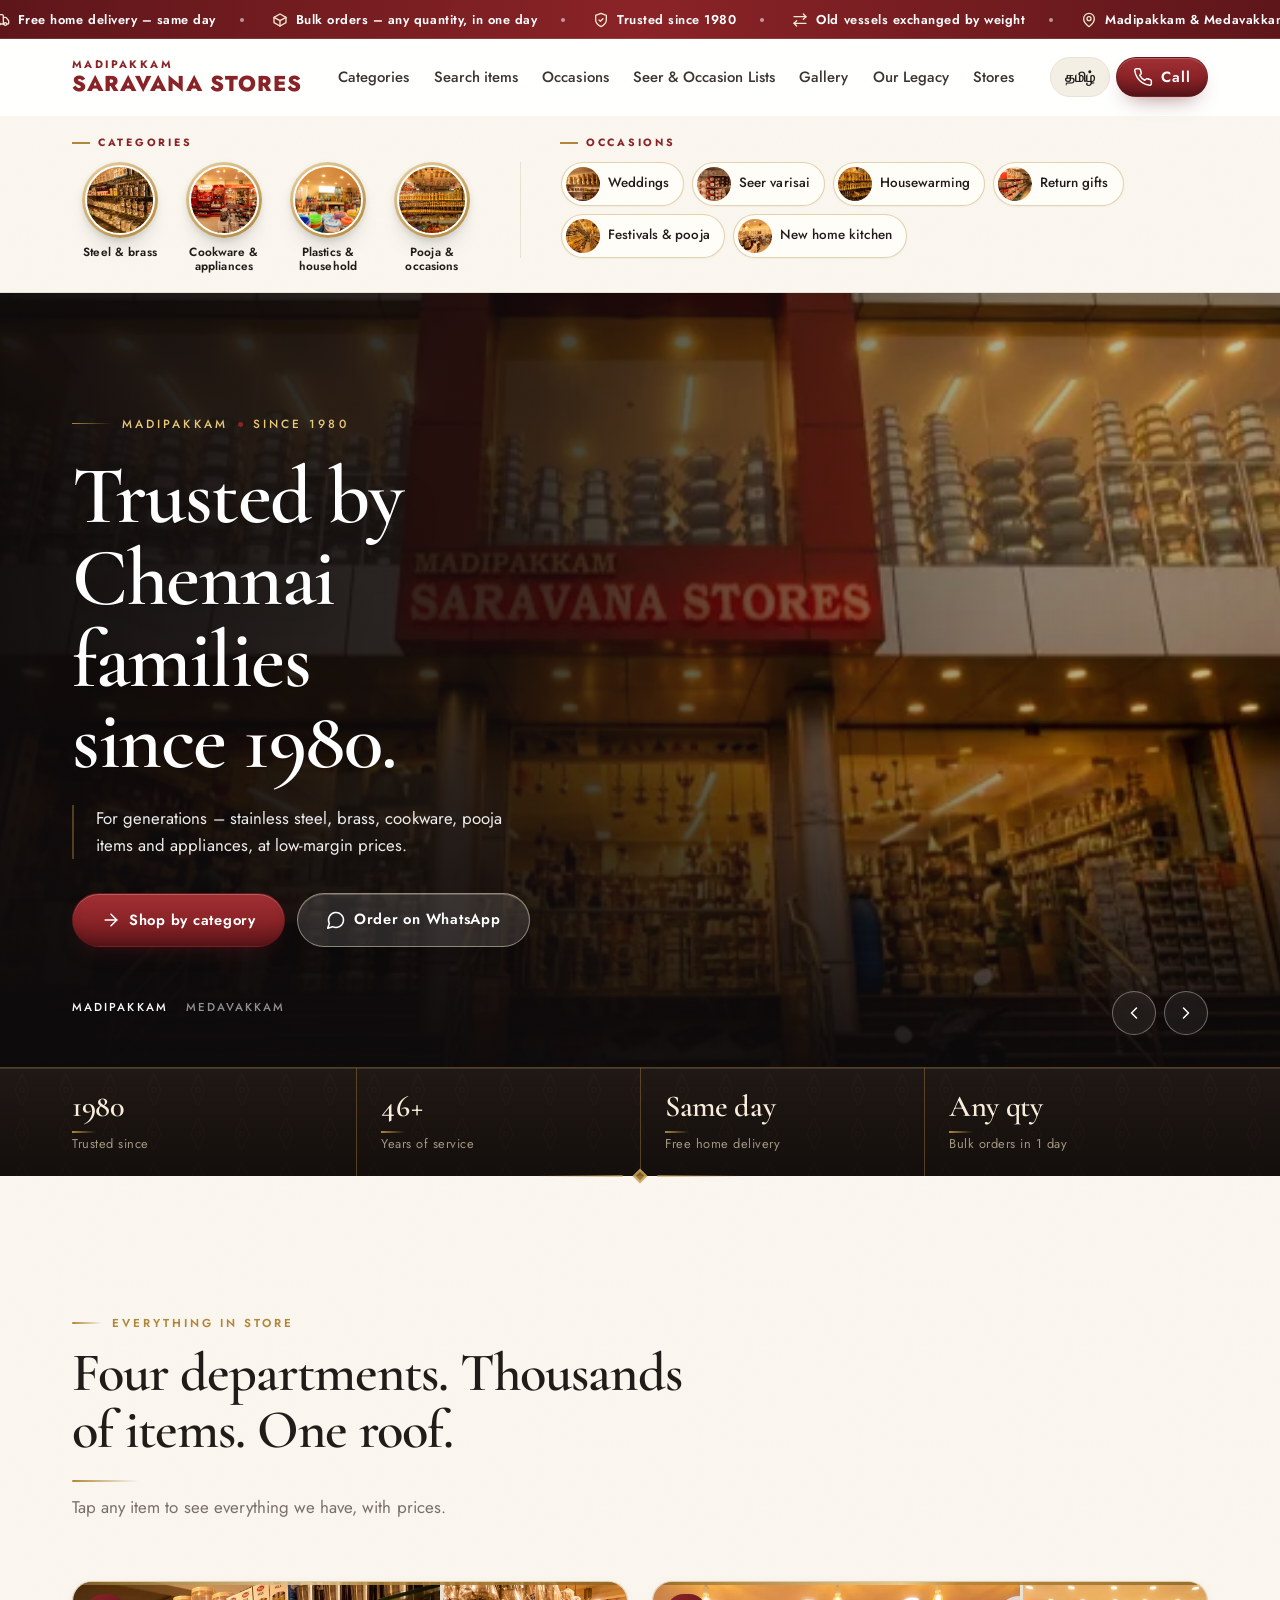
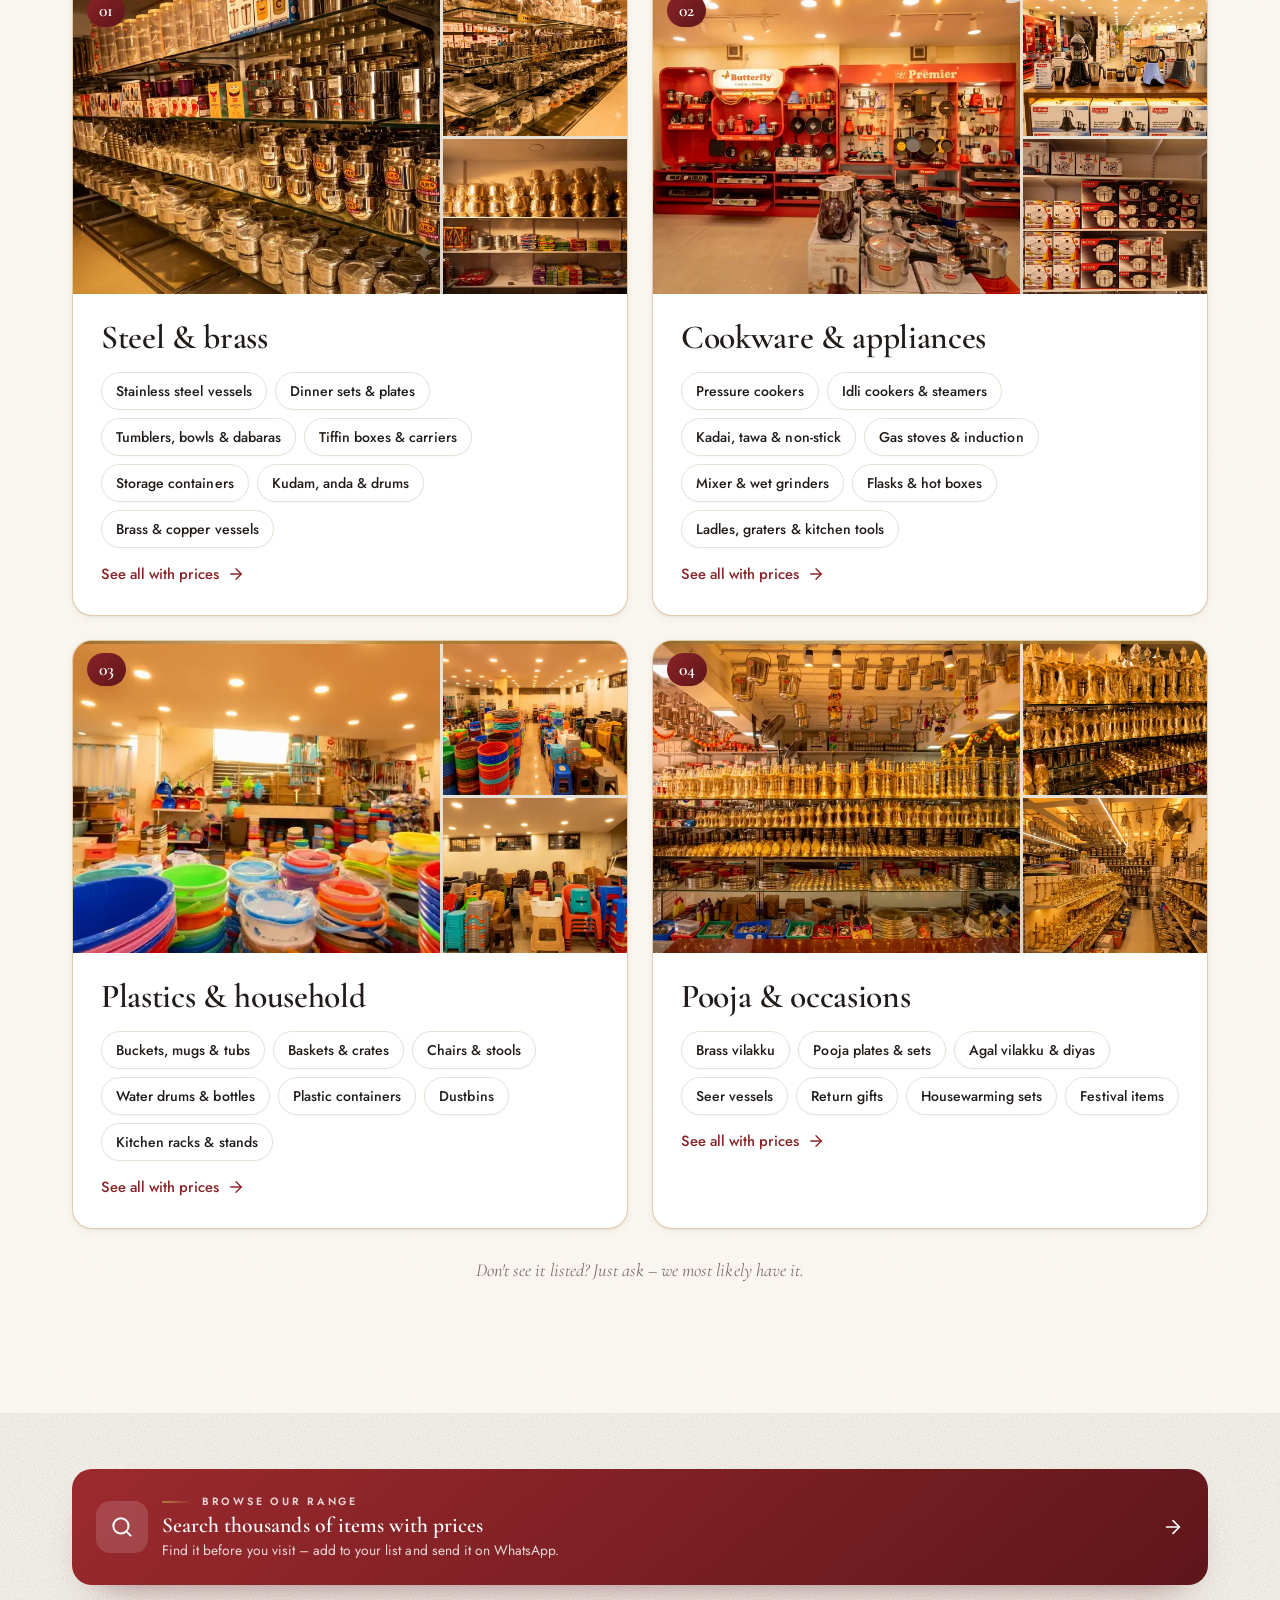
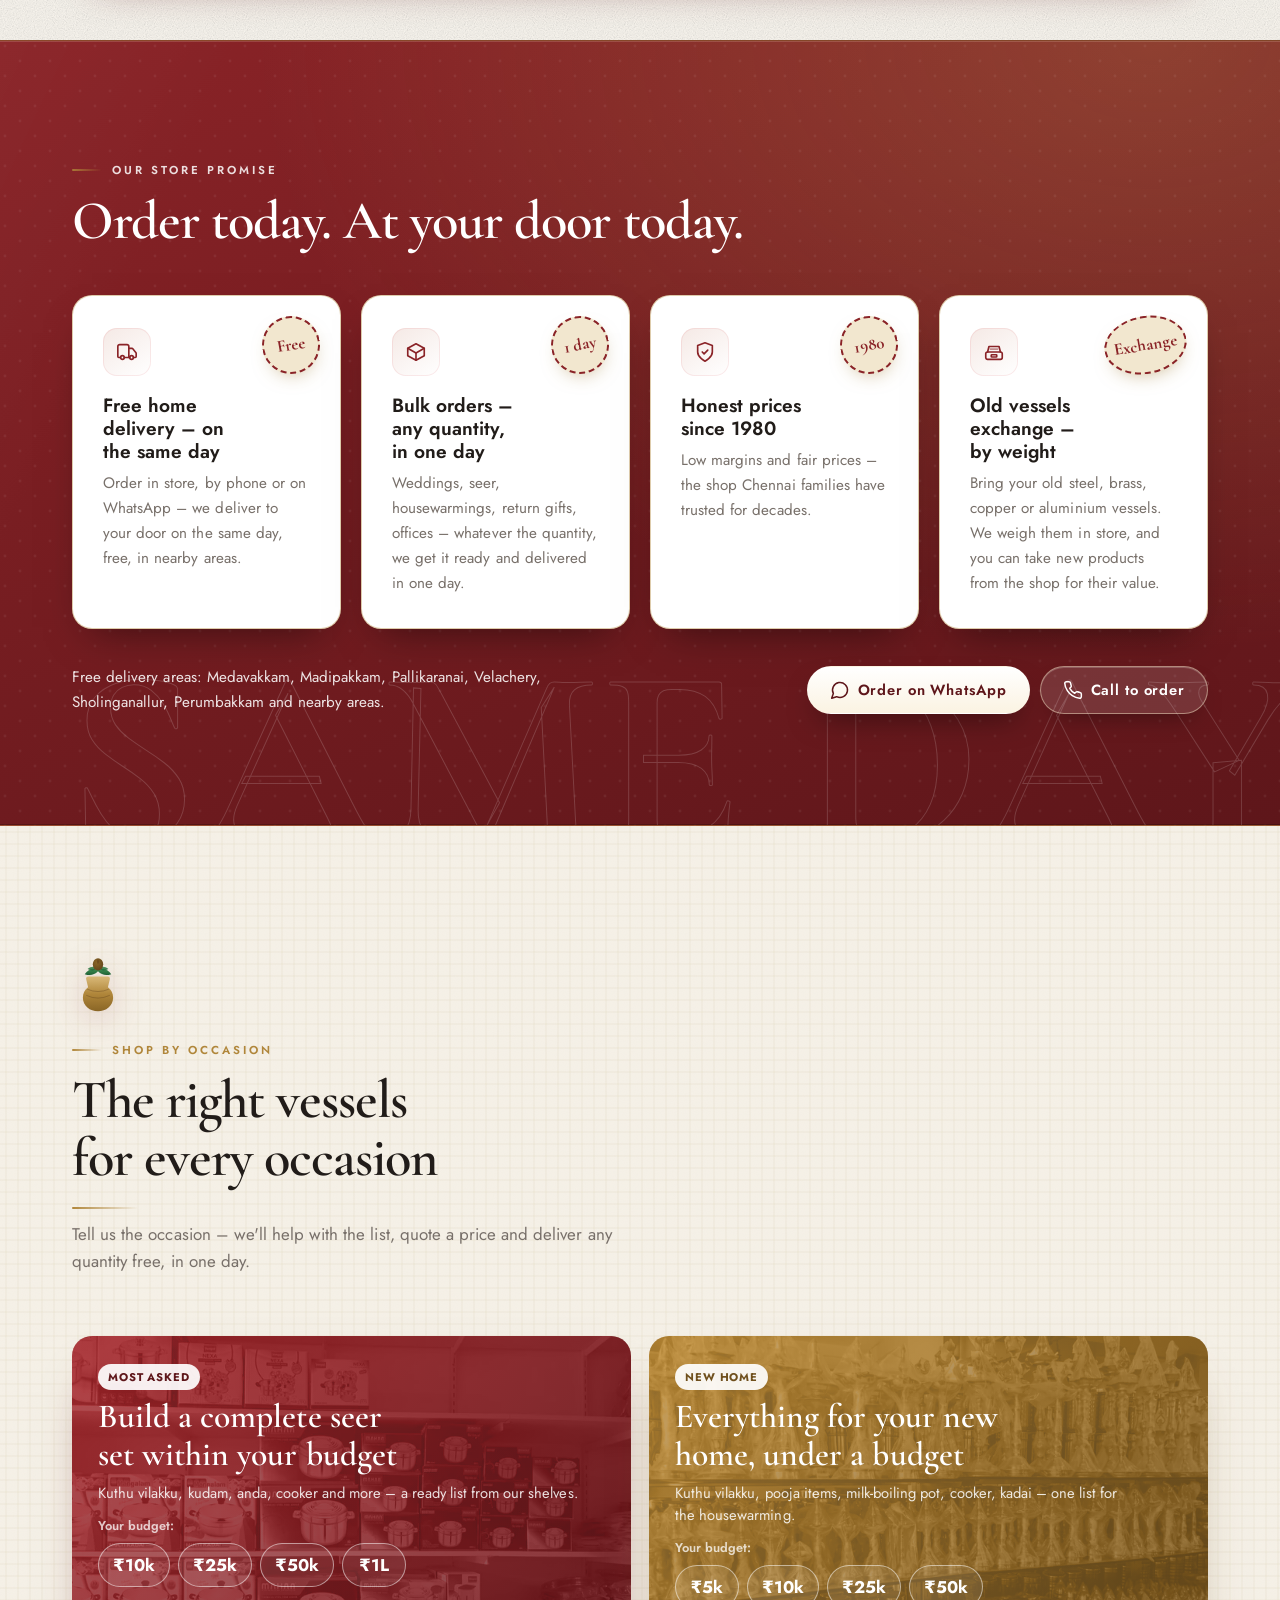
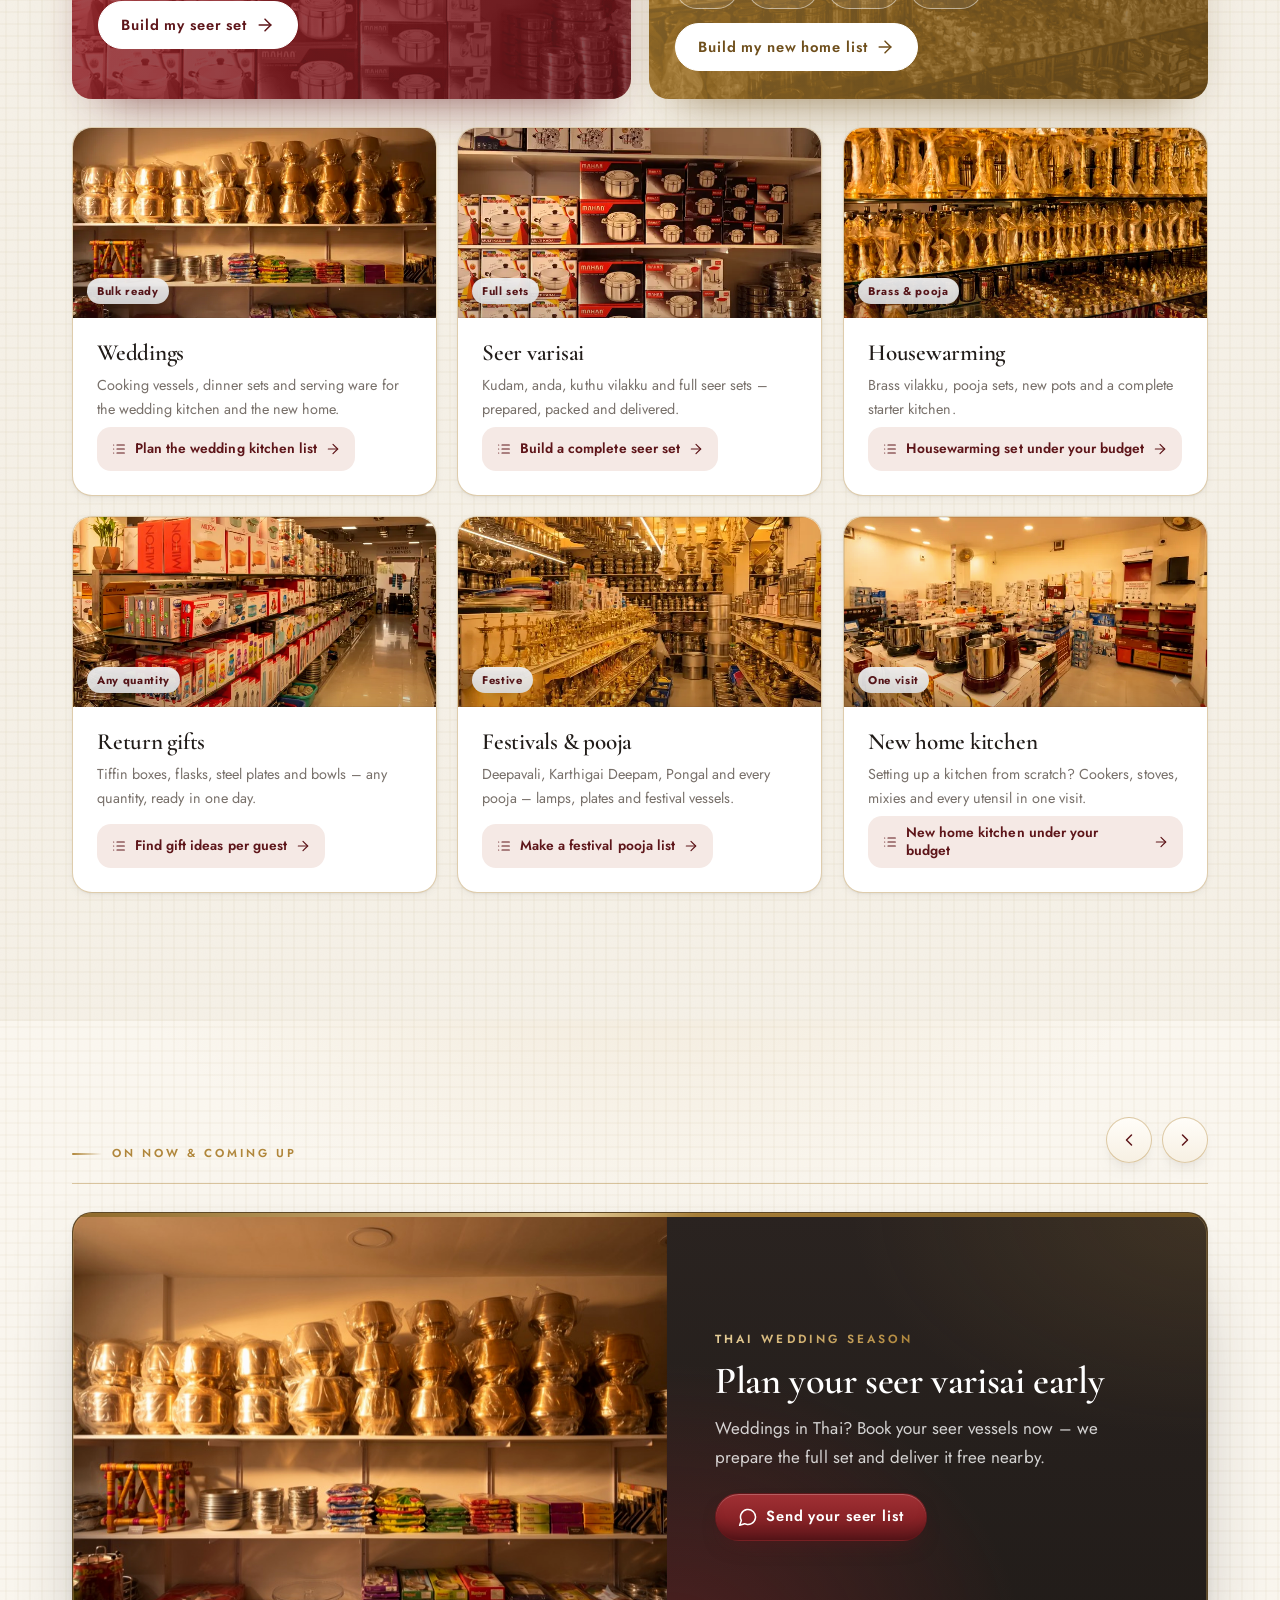
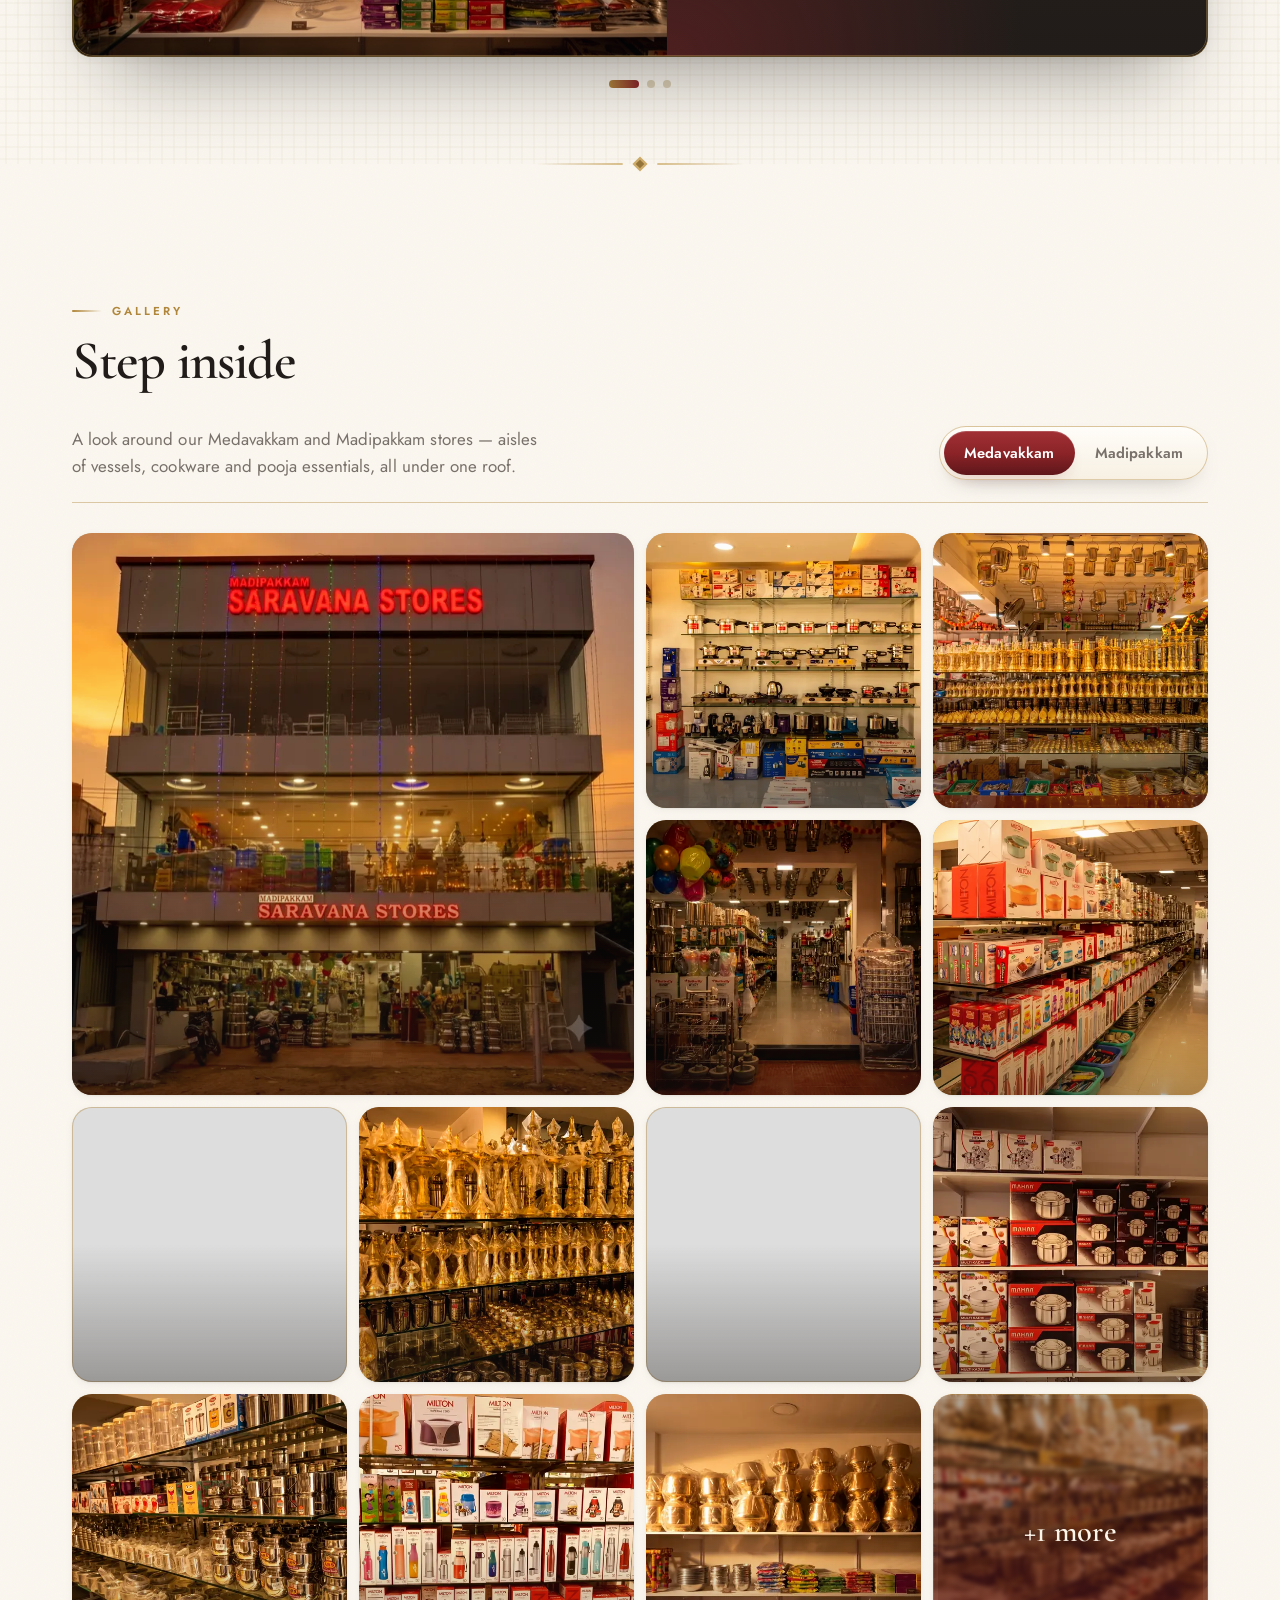
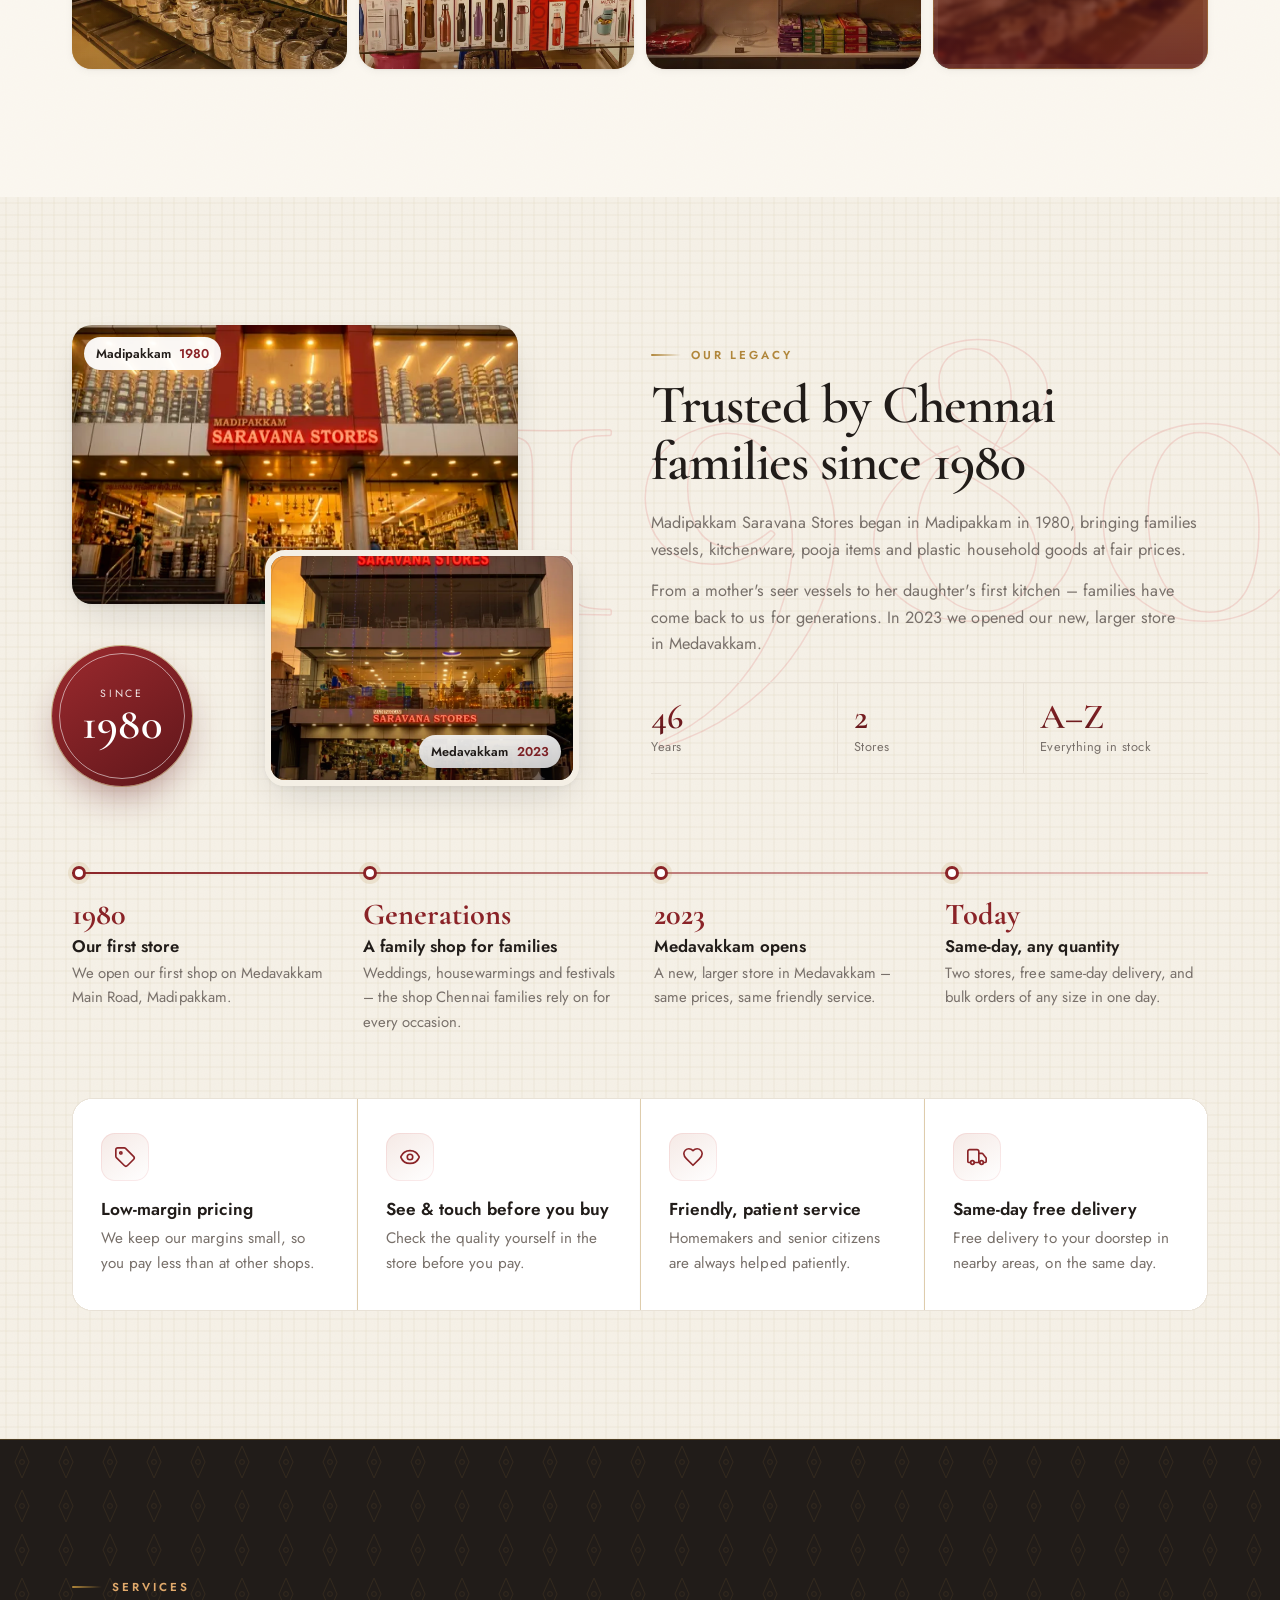
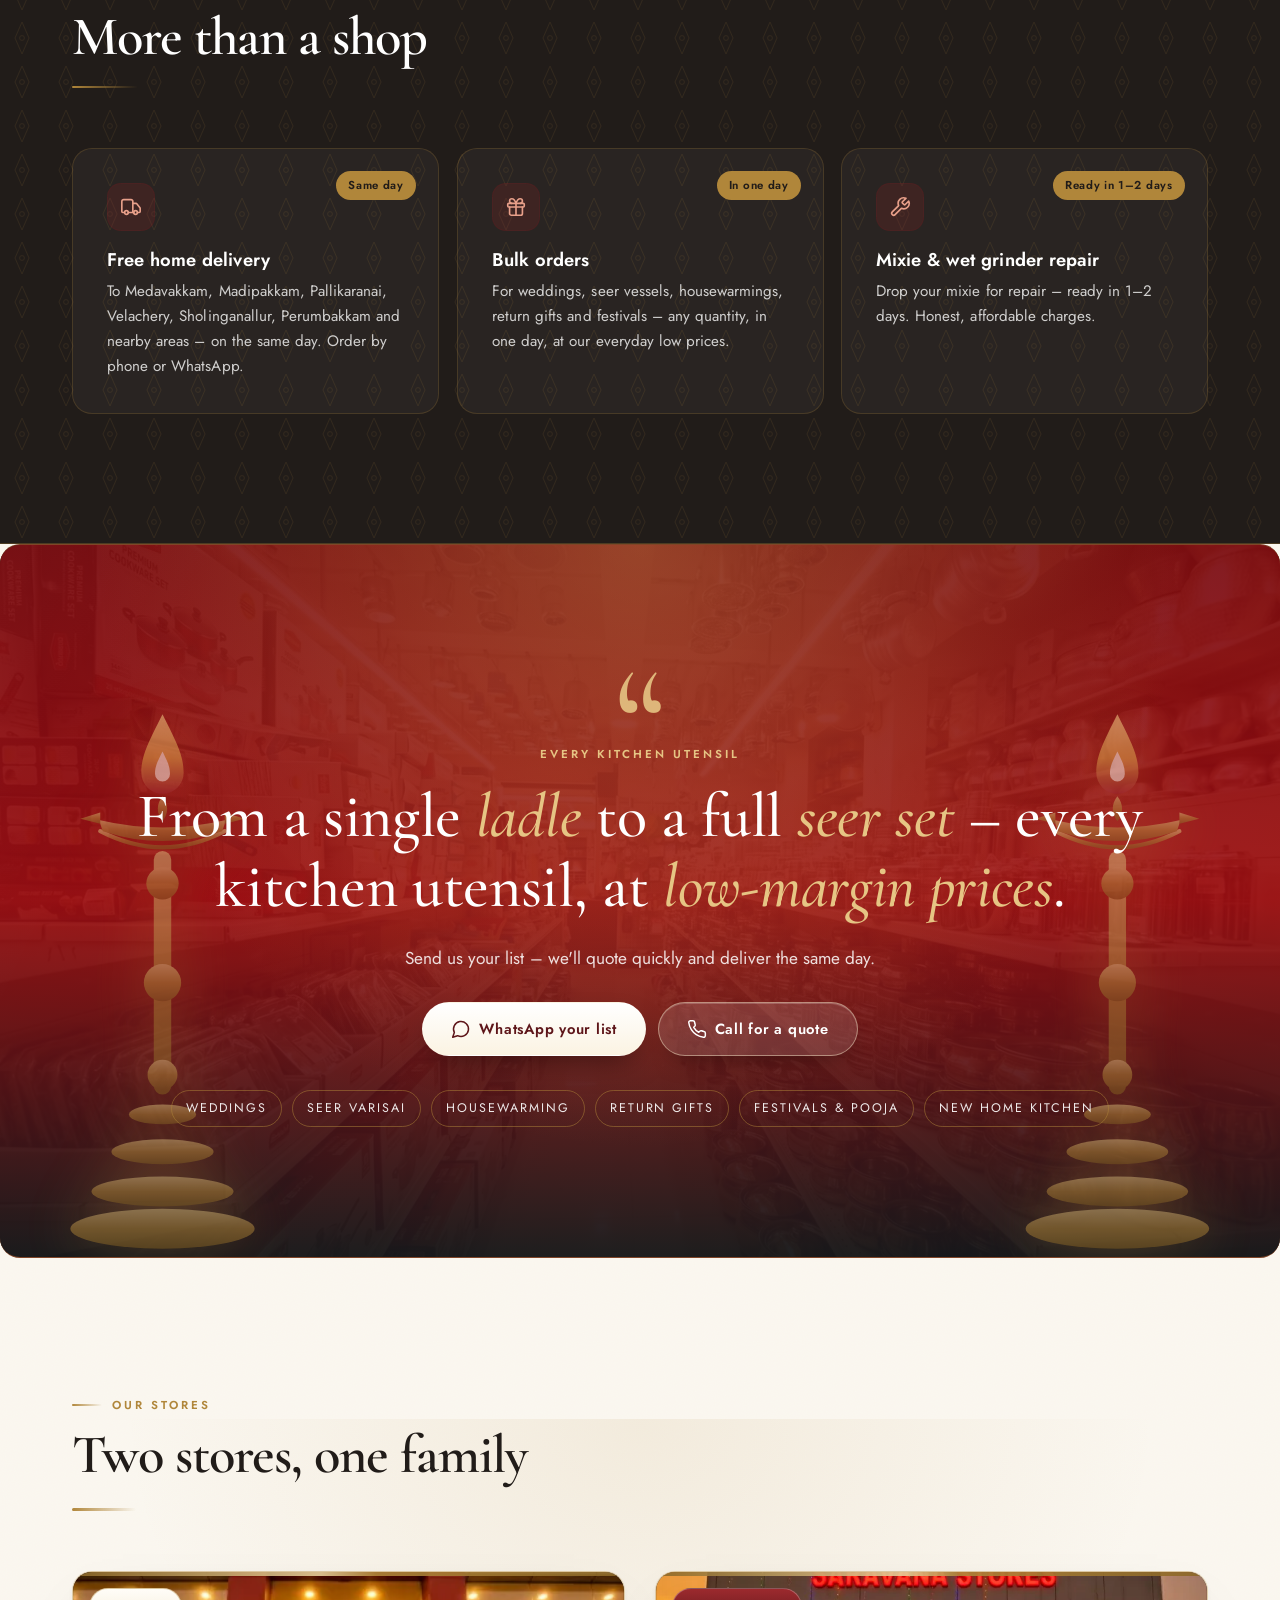
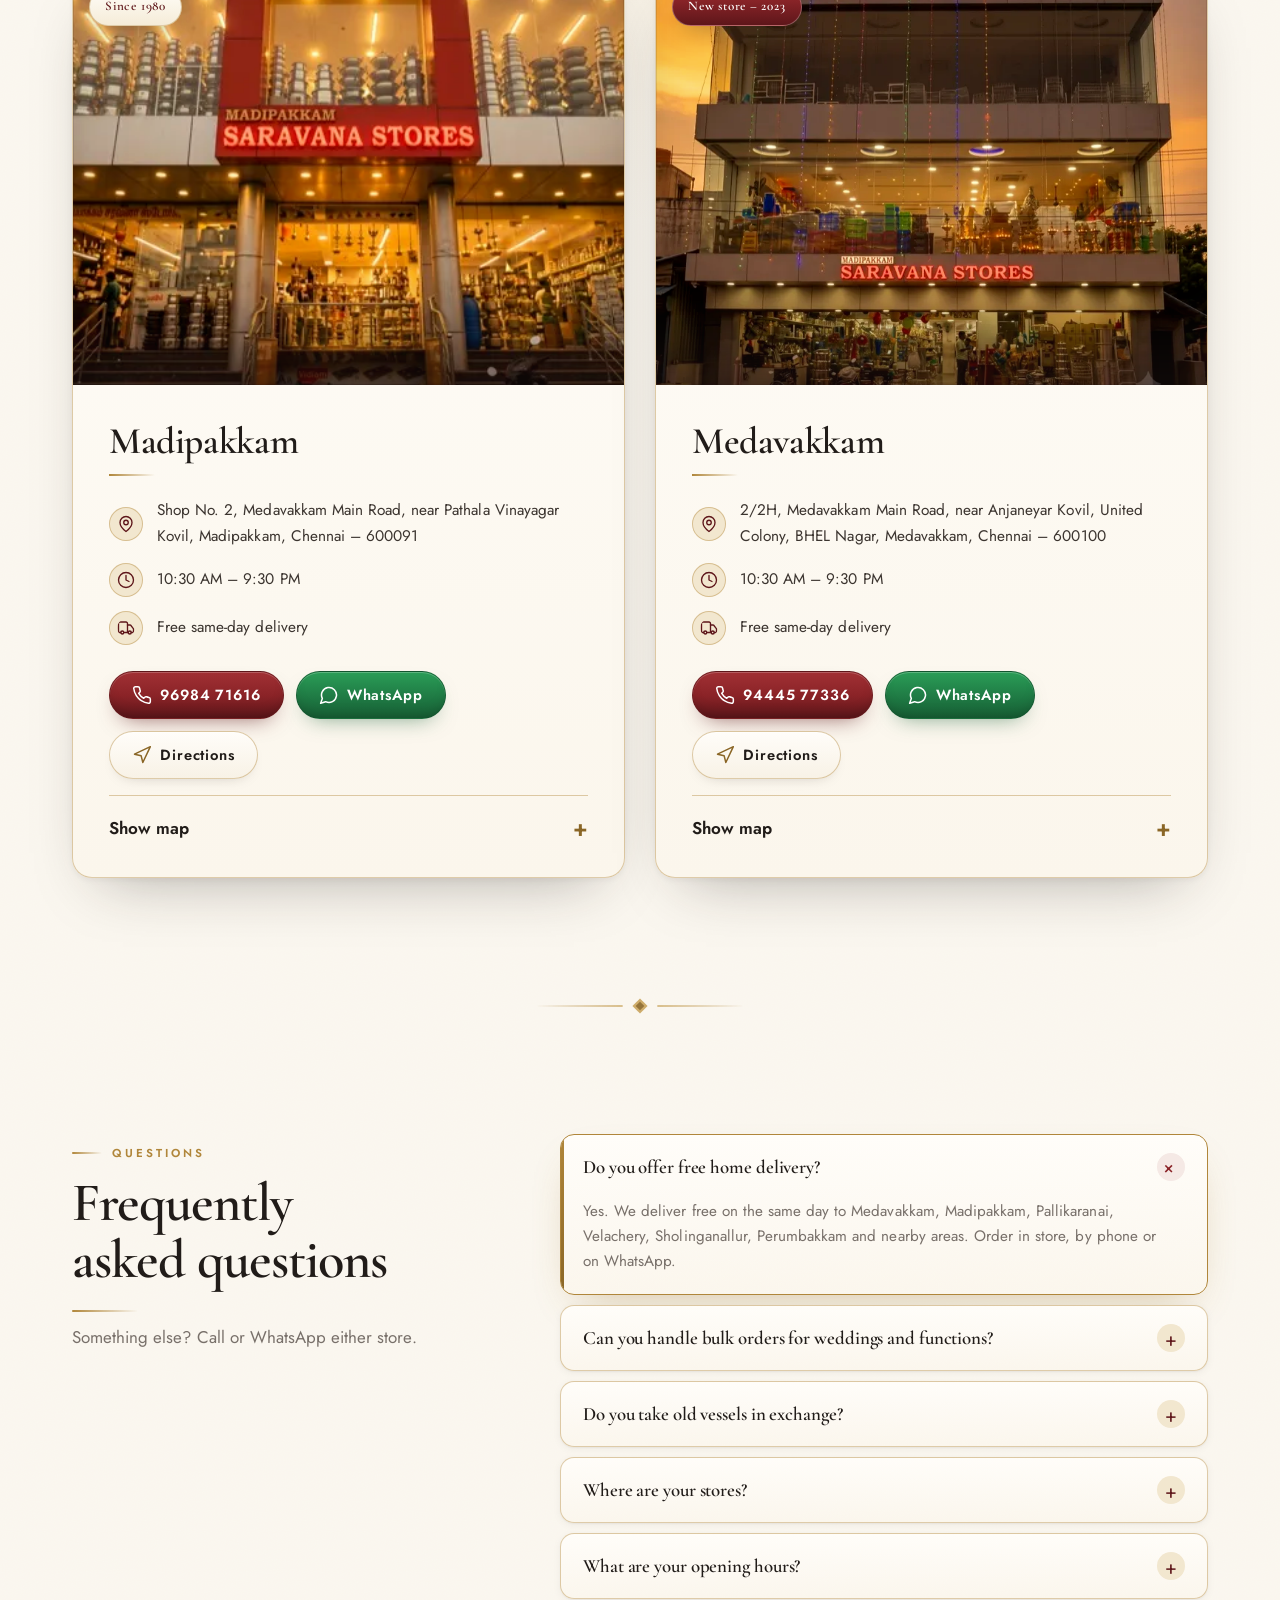
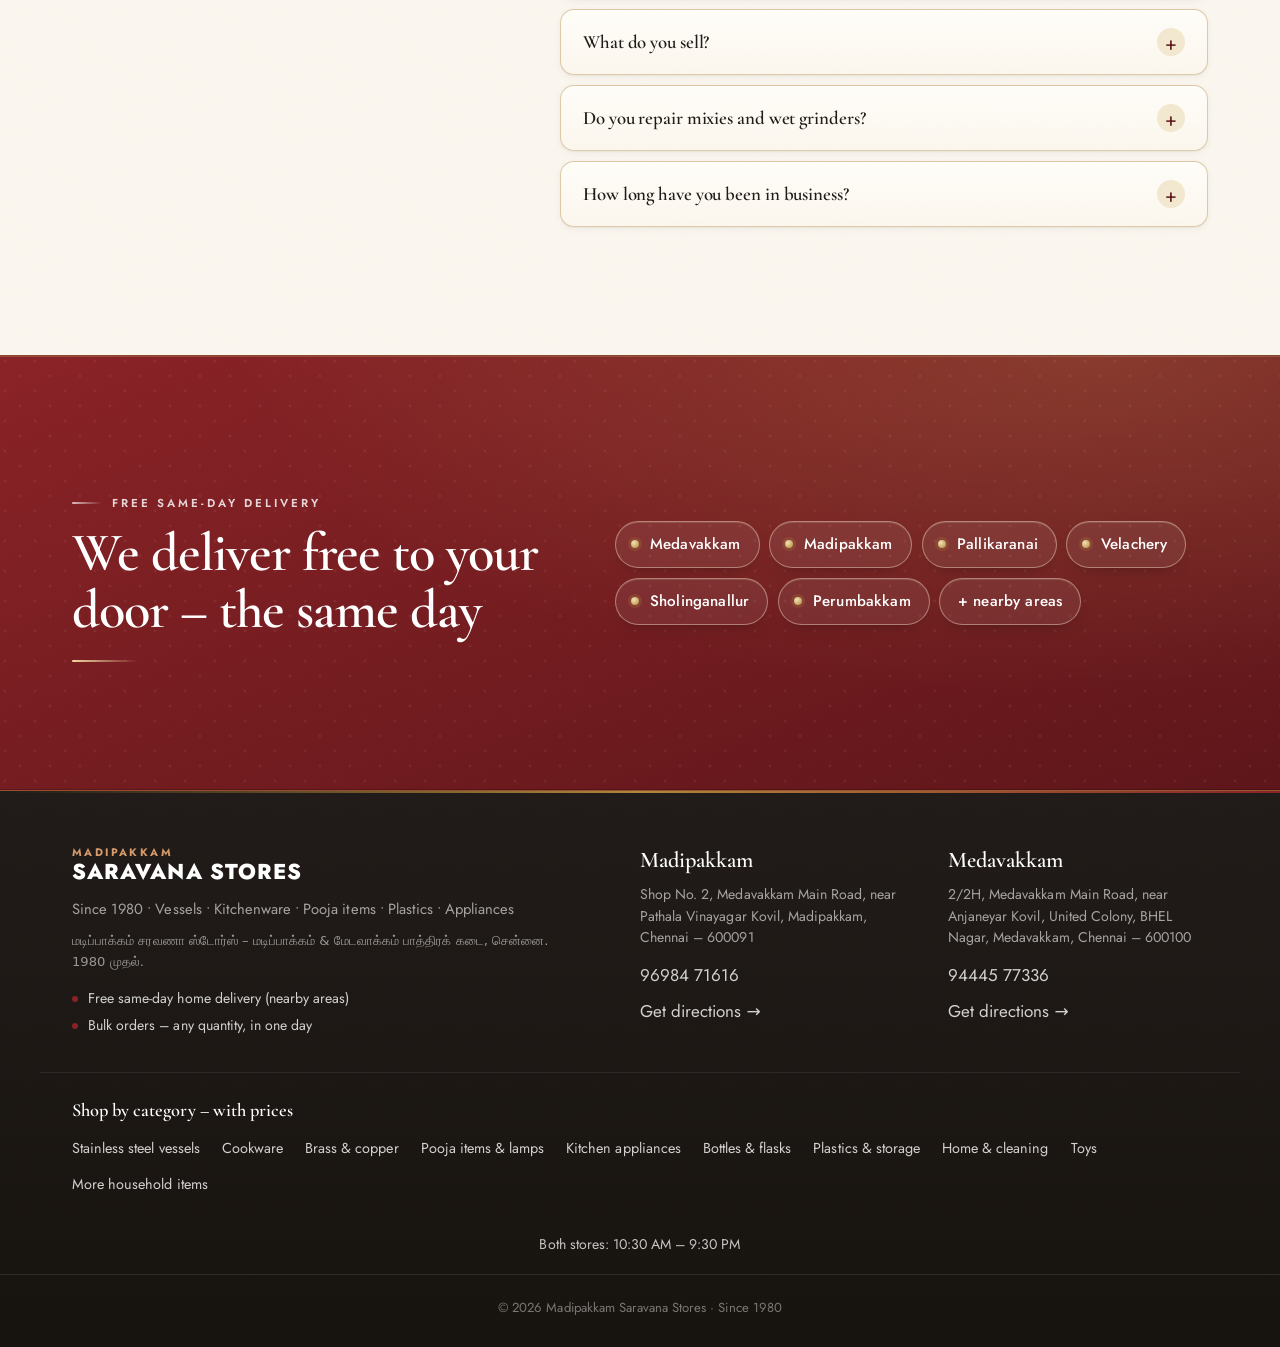
==== commit f1d7d6ae: "Make it SEO Optimised" ====
--- a/index.html
+++ b/index.html
@@ -25,11 +25,9 @@
   <meta name="geo.position" content="12.9704899;80.190356">
   <meta name="ICBM" content="12.9704899, 80.190356">
 
-  <!-- Once the site has its own web address, remove the comment marks and put the address in
-       (also in robots.txt and sitemap.xml):
-  <link rel="canonical" href="https://YOUR-DOMAIN/">
-  <meta property="og:url" content="https://YOUR-DOMAIN/">
-  -->
+  <!-- The site's web address (tools/build_pages.py changes these for the other pages) -->
+  <link rel="canonical" href="https://madipakkamsaravanastores.in/">
+  <meta property="og:url" content="https://madipakkamsaravanastores.in/">
 
   <!-- Link previews on WhatsApp, Facebook and X -->
   <meta property="og:type" content="website">
@@ -38,14 +36,14 @@
   <meta property="og:locale:alternate" content="ta_IN">
   <meta property="og:title" content="Madipakkam Saravana Stores – Trusted since 1980">
   <meta property="og:description" content="Every kitchen utensil under one roof in Madipakkam &amp; Medavakkam, Chennai. Free same-day home delivery. Bulk orders of any quantity, delivered in one day.">
-  <meta property="og:image" content="images/share.jpg">
+  <meta property="og:image" content="https://madipakkamsaravanastores.in/images/share.jpg">
   <meta property="og:image:width" content="1200">
   <meta property="og:image:height" content="630">
   <meta property="og:image:alt" content="Madipakkam Saravana Stores – store front, since 1980">
   <meta name="twitter:card" content="summary_large_image">
   <meta name="twitter:title" content="Madipakkam Saravana Stores – Trusted since 1980">
   <meta name="twitter:description" content="Vessels, kitchenware, plastics &amp; pooja items in Madipakkam &amp; Medavakkam, Chennai. Free same-day delivery.">
-  <meta name="twitter:image" content="images/share.jpg">
+  <meta name="twitter:image" content="https://madipakkamsaravanastores.in/images/share.jpg">
 
   <!-- Icons -->
   <link rel="icon" href="icons/favicon.svg" type="image/svg+xml">
@@ -88,39 +86,40 @@
   "@graph": [
     {
       "@type": "Organization",
-      "@id": "#organization",
+      "@id": "https://madipakkamsaravanastores.in/#organization",
       "name": "Madipakkam Saravana Stores",
       "alternateName": [
         "Saravana Stores Madipakkam",
         "மடிப்பாக்கம் சரவணா ஸ்டோர்ஸ்"
       ],
+      "url": "https://madipakkamsaravanastores.in/",
       "foundingDate": "1980",
-      "logo": "icons/icon-512.png",
-      "image": "images/madipakkam/1.jpg",
+      "logo": "https://madipakkamsaravanastores.in/icons/icon-512.png",
+      "image": "https://madipakkamsaravanastores.in/images/madipakkam/1.jpg",
       "description": "Family-run vessel, kitchenware, plastics and pooja items shop in Chennai since 1980, with stores in Madipakkam and Medavakkam. Free same-day home delivery nearby and bulk orders of any quantity delivered in one day.",
       "slogan": "Trusted by Chennai families since 1980",
       "subOrganization": [
         {
-          "@id": "#store-madipakkam"
-        },
-        {
-          "@id": "#store-medavakkam"
+          "@id": "https://madipakkamsaravanastores.in/#store-madipakkam"
+        },
+        {
+          "@id": "https://madipakkamsaravanastores.in/#store-medavakkam"
         }
       ]
     },
     {
       "@type": "HomeGoodsStore",
-      "@id": "#store-madipakkam",
+      "@id": "https://madipakkamsaravanastores.in/#store-madipakkam",
       "name": "Madipakkam Saravana Stores – Madipakkam",
       "parentOrganization": {
-        "@id": "#organization"
+        "@id": "https://madipakkamsaravanastores.in/#organization"
       },
       "description": "Our first store, since 1980 – stainless steel and brass vessels, cookware, appliances, plastics and pooja items in Madipakkam, Chennai.",
       "telephone": "+91-9698471616",
       "image": [
-        "images/madipakkam/1.jpg",
-        "images/madipakkam/5.jpg",
-        "images/madipakkam/13.jpg"
+        "https://madipakkamsaravanastores.in/images/madipakkam/1.jpg",
+        "https://madipakkamsaravanastores.in/images/madipakkam/5.jpg",
+        "https://madipakkamsaravanastores.in/images/madipakkam/13.jpg"
       ],
       "priceRange": "₹",
       "currenciesAccepted": "INR",
@@ -432,17 +431,17 @@
     },
     {
       "@type": "HomeGoodsStore",
-      "@id": "#store-medavakkam",
+      "@id": "https://madipakkamsaravanastores.in/#store-medavakkam",
       "name": "Madipakkam Saravana Stores – Medavakkam",
       "parentOrganization": {
-        "@id": "#organization"
+        "@id": "https://madipakkamsaravanastores.in/#organization"
       },
       "description": "Our new, larger store (opened 2023) – stainless steel and brass vessels, cookware, appliances, plastics and pooja items in Medavakkam, Chennai.",
       "telephone": "+91-9444577336",
       "image": [
-        "images/medavakkam/1.jpg",
-        "images/medavakkam/10.jpg",
-        "images/medavakkam/3.jpg"
+        "https://madipakkamsaravanastores.in/images/medavakkam/1.jpg",
+        "https://madipakkamsaravanastores.in/images/medavakkam/10.jpg",
+        "https://madipakkamsaravanastores.in/images/medavakkam/3.jpg"
       ],
       "priceRange": "₹",
       "currenciesAccepted": "INR",
@@ -829,7 +828,7 @@
         "ta-IN"
       ],
       "publisher": {
-        "@id": "#organization"
+        "@id": "https://madipakkamsaravanastores.in/#organization"
       }
     }
   ]
@@ -1190,7 +1189,7 @@
               <li><a href="catalogue.html?q=kudam%2C+anda%2C+drum" data-ta="குடம், அண்டா & டிரம்">Kudam, anda &amp; drums</a></li>
               <li><a href="catalogue.html?cat=brass" data-ta="பித்தளை & செம்பு பாத்திரங்கள்">Brass &amp; copper vessels</a></li>
             </ul>
-            <a class="link-arrow cat-browse" href="catalogue.html?cat=steel"><span data-ta="விலையுடன் அனைத்தையும் பாருங்கள்">See all with prices</span><svg class="ico"><use href="#i-arrow"/></svg></a>
+            <a class="link-arrow cat-browse" href="stainless-steel-vessels.html"><span data-ta="விலையுடன் அனைத்தையும் பாருங்கள்">See all with prices</span><svg class="ico"><use href="#i-arrow"/></svg></a>
           </div>
         </article>
 
@@ -1212,7 +1211,7 @@
               <li><a href="catalogue.html?q=flask%2C+hot+box%2C+casserole" data-ta="ஃபிளாஸ்க் & ஹாட் பாக்ஸ்">Flasks &amp; hot boxes</a></li>
               <li><a href="catalogue.html?q=laddle%2C+karandi%2C+grater%2C+peeler%2C+knife" data-ta="கரண்டி, துருவி & சமையலறை கருவிகள்">Ladles, graters &amp; kitchen tools</a></li>
             </ul>
-            <a class="link-arrow cat-browse" href="catalogue.html?cat=cookware"><span data-ta="விலையுடன் அனைத்தையும் பாருங்கள்">See all with prices</span><svg class="ico"><use href="#i-arrow"/></svg></a>
+            <a class="link-arrow cat-browse" href="cookware.html"><span data-ta="விலையுடன் அனைத்தையும் பாருங்கள்">See all with prices</span><svg class="ico"><use href="#i-arrow"/></svg></a>
           </div>
         </article>
 
@@ -1234,7 +1233,7 @@
               <li><a href="catalogue.html?q=dustbin" data-ta="குப்பைத் தொட்டிகள்">Dustbins</a></li>
               <li><a href="catalogue.html?q=rack%2C+stand" data-ta="சமையலறை ரேக் & ஸ்டாண்டுகள்">Kitchen racks &amp; stands</a></li>
             </ul>
-            <a class="link-arrow cat-browse" href="catalogue.html?cat=storage"><span data-ta="விலையுடன் அனைத்தையும் பாருங்கள்">See all with prices</span><svg class="ico"><use href="#i-arrow"/></svg></a>
+            <a class="link-arrow cat-browse" href="plastic-storage.html"><span data-ta="விலையுடன் அனைத்தையும் பாருங்கள்">See all with prices</span><svg class="ico"><use href="#i-arrow"/></svg></a>
           </div>
         </article>
 
@@ -1256,7 +1255,7 @@
               <li><a href="gift-finder.html?kit=housewarming" data-ta="கிரகப்பிரவேச பொருட்கள்">Housewarming sets</a></li>
               <li><a href="gift-finder.html?kit=festivals" data-ta="பண்டிகை பொருட்கள்">Festival items</a></li>
             </ul>
-            <a class="link-arrow cat-browse" href="catalogue.html?cat=pooja"><span data-ta="விலையுடன் அனைத்தையும் பாருங்கள்">See all with prices</span><svg class="ico"><use href="#i-arrow"/></svg></a>
+            <a class="link-arrow cat-browse" href="pooja-items.html"><span data-ta="விலையுடன் அனைத்தையும் பாருங்கள்">See all with prices</span><svg class="ico"><use href="#i-arrow"/></svg></a>
           </div>
         </article>
 
@@ -1744,6 +1743,21 @@
       <a href="https://maps.app.goo.gl/SWVrHgRHAYiuGCfy9" target="_blank" rel="noopener" data-ta="வழி காட்டு →">Get directions →</a>
     </div>
   </div>
+  <nav class="container footer-cats" aria-label="Shop by category">
+    <h4 data-ta="வகைகள் – விலையுடன்">Shop by category – with prices</h4>
+    <ul>
+      <li><a href="stainless-steel-vessels.html" data-ta="எவர்சில்வர் பாத்திரங்கள்">Stainless steel vessels</a></li>
+      <li><a href="cookware.html" data-ta="சமையல் பாத்திரங்கள்">Cookware</a></li>
+      <li><a href="brass-copper-items.html" data-ta="பித்தளை & செம்பு">Brass &amp; copper</a></li>
+      <li><a href="pooja-items.html" data-ta="பூஜை பொருட்கள்">Pooja items &amp; lamps</a></li>
+      <li><a href="kitchen-appliances.html" data-ta="மின்சாதனங்கள்">Kitchen appliances</a></li>
+      <li><a href="bottles-flasks.html" data-ta="பாட்டில் & ஃபிளாஸ்க்">Bottles &amp; flasks</a></li>
+      <li><a href="plastic-storage.html" data-ta="பிளாஸ்டிக் & சேமிப்பு">Plastics &amp; storage</a></li>
+      <li><a href="home-cleaning.html" data-ta="வீடு & சுத்தம்">Home &amp; cleaning</a></li>
+      <li><a href="toys.html" data-ta="பொம்மைகள்">Toys</a></li>
+      <li><a href="household-items.html" data-ta="மற்ற வீட்டுப் பொருட்கள்">More household items</a></li>
+    </ul>
+  </nav>
   <p class="footer-hours" data-ta="இரண்டு கடைகளும்: காலை 10:30 – இரவு 9:30">Both stores: 10:30 AM – 9:30 PM</p>
   <p class="copy">© <span id="year"></span> Madipakkam Saravana Stores · <span data-ta="1980 முதல்">Since 1980</span></p>
 </footer>
--- a/css/catalogue.css
+++ b/css/catalogue.css
@@ -607,3 +607,337 @@
   .pcard-medal { margin-top: 0; width: 40px; height: 40px; }
   .pcard-tile:has(.pcard-new) .pcard-medal { margin-top: 14px; }
 }
+
+/* =========================================================
+   Premium catalogue page: framed search panel, quieter cards,
+   brass accents. Scoped to .shop-catalogue so the Seer &
+   Occasion Lists page (which shares this file) is unchanged.
+   ========================================================= */
+.shop-catalogue {
+  --c-ink: #1f1a17;
+  --c-line: #ece3d3;
+  --c-card: #fffdf9;
+  position: relative; isolation: isolate;
+  background-image:
+    radial-gradient(60% 420px at 85% 0%, rgba(176,134,58,.13), rgba(176,134,58,0) 70%),
+    radial-gradient(50% 360px at 0% 0%, rgba(155,13,19,.06), rgba(155,13,19,0) 70%),
+    var(--tex-grain);
+}
+
+/* ---------- Heading ---------- */
+.cat-hero { max-width: 720px; margin-bottom: 30px; }
+.cat-hero h1 { color: var(--c-ink); }
+.cat-ornament { display: flex; align-items: center; gap: 8px; margin: 16px 0 4px; }
+.cat-ornament i { width: 44px; height: 1px; background: linear-gradient(90deg, rgba(176,134,58,0), var(--gold)); }
+.cat-ornament i:last-child { background: linear-gradient(90deg, var(--gold), rgba(176,134,58,0)); }
+.cat-ornament b { width: 7px; height: 7px; transform: rotate(45deg); background: var(--gold); box-shadow: 0 0 0 3px rgba(176,134,58,.18); }
+.cat-trust { display: flex; flex-wrap: wrap; gap: 8px 22px; list-style: none; margin: 18px 0 0; padding: 0; }
+.cat-trust li { display: inline-flex; align-items: center; gap: 8px; font-size: .86rem; font-weight: 500; color: var(--text); }
+.cat-trust .ico {
+  width: 28px; height: 28px; padding: 6px; border-radius: 50%; flex: none;
+  color: var(--gold-deep, #8a6626); background: #fff; border: 1px solid var(--gold-line, rgba(176,134,58,.42));
+}
+
+/* ---------- Search + filter panel ---------- */
+.cat-panel {
+  margin-bottom: 22px; padding: 22px 22px 18px; border-radius: 24px;
+  background: linear-gradient(180deg, rgba(255,255,255,.96), rgba(255,252,246,.96));
+  border: 1px solid var(--c-line);
+  box-shadow: 0 1px 0 #fff inset, 0 30px 60px -46px rgba(94,22,26,.45), 0 2px 6px -2px rgba(33,28,25,.06);
+}
+.cat-panel .cat-tools { margin-bottom: 18px; }
+.cat-panel .cat-search { background: #fff; border-color: var(--c-line); box-shadow: 0 1px 2px rgba(16,18,20,.04) inset; }
+.cat-panel .cat-search:focus-within { border-color: var(--gold); box-shadow: 0 0 0 4px rgba(176,134,58,.14); }
+.cat-panel .cat-sort .pick-btn { border-color: var(--c-line); box-shadow: none; }
+.cat-flabel {
+  margin: 0; font-size: .68rem; font-weight: 600; letter-spacing: .16em; text-transform: uppercase; color: var(--gold-deep, #8a6626);
+}
+html[lang="ta"] .cat-flabel { letter-spacing: 0; text-transform: none; font-size: .78rem; }
+.cat-panel .cat-filters { margin-bottom: 0; gap: 8px; }
+.cat-panel .cat-flabel + .fchips { margin-top: -2px; }
+.cat-panel .cat-flabel:not(:first-child) { margin-top: 8px; }
+.cat-panel .price-notice {
+  margin: 16px 0 0; padding: 14px 0 0; border: 0; border-top: 1px dashed var(--c-line); border-radius: 0;
+  background: none; color: var(--muted); font-size: .82rem;
+}
+
+/* Chips */
+.shop-catalogue .fchip {
+  border-color: var(--c-line); background: #fff; color: var(--c-ink); font-weight: 500;
+  box-shadow: 0 1px 2px rgba(33,28,25,.04);
+  transition: background .2s, border-color .2s, color .2s, box-shadow .2s, transform .2s var(--ease);
+}
+.shop-catalogue .fchip:hover { border-color: var(--gold); transform: translateY(-1px); box-shadow: 0 6px 14px -10px rgba(140,101,36,.6); }
+.shop-catalogue .fchip small {
+  display: inline-grid; place-items: center; min-width: 26px; height: 20px; padding: 0 6px; border-radius: 999px;
+  background: #f5efe3; color: var(--gold-deep, #8a6626); font-size: .7rem; font-weight: 600; font-variant-numeric: tabular-nums;
+}
+.shop-catalogue .fchip.is-on {
+  background: linear-gradient(180deg, #a3242a, var(--red-deep)); border-color: var(--red-deep); color: #fff;
+  box-shadow: 0 0 0 3px rgba(176,134,58,.22), 0 10px 20px -12px rgba(155,13,19,.7);
+}
+.shop-catalogue .fchip.is-on small { background: rgba(255,255,255,.18); color: #fff; }
+
+/* Results line */
+.shop-catalogue .cat-status { color: var(--muted); font-size: .88rem; letter-spacing: .01em; }
+.shop-catalogue .cat-status::before { content: ""; width: 6px; height: 6px; border-radius: 50%; background: var(--gold); }
+.shop-catalogue .cat-status:empty::before { display: none; }
+
+/* ---------- Product cards ---------- */
+.shop-catalogue .pcard {
+  position: relative; border-color: var(--c-line); border-radius: 20px; background: var(--c-card);
+  box-shadow: 0 1px 2px rgba(33,28,25,.04), 0 14px 30px -28px rgba(33,28,25,.5);
+  transition: box-shadow .35s var(--ease), transform .35s var(--ease), border-color .35s;
+}
+.shop-catalogue .pcard:hover {
+  transform: translateY(-4px); border-color: rgba(176,134,58,.55);
+  box-shadow: 0 2px 4px rgba(33,28,25,.04), 0 30px 50px -30px rgba(94,22,26,.5);
+}
+.shop-catalogue .pcard-tile { margin: 8px 8px 0; border-radius: 14px; }
+.shop-catalogue .pcard-tile::after { inset: 7px; border-radius: 10px; border-color: rgba(255,255,255,.22); }
+.shop-catalogue .pcard-medal { transition: transform .45s var(--ease); }
+.shop-catalogue .pcard:hover .pcard-medal { transform: scale(1.07); }
+
+/* Material / category label: small frosted tag instead of loose text */
+.shop-catalogue .pcard-cat {
+  left: 14px; bottom: 13px; padding: 3px 8px; border-radius: 999px; opacity: 1;
+  background: rgba(20,14,10,.24); color: rgba(255,255,255,.95);
+  font-size: .6rem; font-weight: 600; letter-spacing: .12em; line-height: 1.4;
+  -webkit-backdrop-filter: blur(4px); backdrop-filter: blur(4px);
+}
+/* "New": small brass foil tag rather than a loud white pill */
+.shop-catalogue .pcard-new {
+  top: 13px; right: 13px; padding: 2px 8px; font-size: .58rem; letter-spacing: .14em; line-height: 1.5;
+  background: linear-gradient(135deg, #f3dfae, #c99a48 55%, #a87b30); color: #3d2a0c;
+  box-shadow: 0 1px 0 rgba(255,255,255,.5) inset, 0 4px 10px -4px rgba(0,0,0,.4);
+}
+
+.shop-catalogue .pcard-body { padding: 14px 16px 16px; gap: 3px; }
+.shop-catalogue .pcard-name {
+  font-family: var(--serif); font-size: 1.24rem; font-weight: 700; line-height: 1.15; letter-spacing: .005em; color: var(--c-ink);
+}
+html[lang="ta"] .shop-catalogue .pcard-name { font-family: var(--sans); font-size: .98rem; line-height: 1.35; }
+.shop-catalogue .pcard-info { color: var(--gold-deep, #8a6626); font-weight: 500; letter-spacing: .02em; }
+.shop-catalogue .pcard-desc { font-size: .78rem; }
+.shop-catalogue .pcard-price {
+  margin-top: 6px; font-family: var(--sans); font-size: 1.02rem; font-weight: 600; letter-spacing: .01em;
+  color: var(--red-deep); font-variant-numeric: tabular-nums;
+}
+.shop-catalogue .pcard-price small { font-size: .72rem; color: var(--muted); font-weight: 500; letter-spacing: 0; }
+
+.shop-catalogue .pcard-actions { padding-top: 14px; margin-top: auto; gap: 8px; position: relative; }
+.shop-catalogue .pcard-actions::before {   /* hairline above the buttons */
+  content: ""; position: absolute; left: 0; right: 0; top: 6px; height: 1px;
+  background: linear-gradient(90deg, rgba(236,227,211,0), var(--c-line) 20%, var(--c-line) 80%, rgba(236,227,211,0));
+}
+.shop-catalogue .pcard-add, .shop-catalogue .pcard-wa {
+  min-height: 40px; font-size: .8rem; letter-spacing: .02em;
+  transition: background .2s, border-color .2s, color .2s, box-shadow .2s, transform .15s var(--ease);
+}
+.shop-catalogue .pcard-add:active, .shop-catalogue .pcard-wa:active { transform: scale(.97); }
+/* Add to list: dark, with a brass plus */
+.shop-catalogue .pcard-add {
+  border: 1px solid var(--c-ink); background: linear-gradient(180deg, #2c2520, var(--c-ink)); color: #fff;
+  box-shadow: 0 8px 16px -12px rgba(31,26,23,.8);
+}
+.shop-catalogue .pcard-add .ico { color: #e3bf73; stroke-width: 2.2; }
+.shop-catalogue .pcard-add:hover { background: linear-gradient(180deg, #a3242a, var(--red-deep)); border-color: var(--red-deep); }
+.shop-catalogue .pcard-add.is-in { background: #eef6f0; border-color: #b9dcc4; color: #176035; box-shadow: none; }
+.shop-catalogue .pcard-add.is-in .ico { color: #176035; }
+/* Ask on WhatsApp: quiet outline that fills green on hover */
+.shop-catalogue .pcard-wa { border: 1px solid rgba(31,122,68,.35); background: #fff; color: #1f7a44; padding: 0 12px; }
+.shop-catalogue .pcard-wa:hover { background: linear-gradient(180deg, #2a9d57, #1f7a44); border-color: #1f7a44; color: #fff; }
+
+/* ---------- Show more, notes, link to lists ---------- */
+.shop-catalogue .cat-more { margin-top: 34px; }
+.shop-catalogue .cat-more .btn {
+  min-height: 52px; padding: 0 30px; border-radius: 999px; border: 1px solid var(--gold-line, rgba(176,134,58,.42));
+  background: #fff; color: var(--c-ink); font-weight: 600; letter-spacing: .03em;
+  box-shadow: 0 14px 28px -22px rgba(94,22,26,.6);
+}
+.shop-catalogue .cat-more .btn:hover { border-color: var(--c-ink); background: var(--c-ink); color: #fff; }
+.shop-catalogue .cat-disclaimer { max-width: 620px; margin: 22px auto 0; font-size: .8rem; line-height: 1.6; }
+
+.shop-catalogue .page-crosslink {
+  position: relative; overflow: hidden; isolation: isolate; gap: 16px; margin-top: 36px; padding: 22px 24px;
+  border: 0; border-radius: 22px; color: #fff;
+  background:
+    radial-gradient(420px 220px at 100% 0%, rgba(227,191,115,.26), rgba(227,191,115,0) 70%),
+    linear-gradient(130deg, #a3242a, var(--red-deep) 55%, #6e0a0e);
+  box-shadow: 0 30px 50px -32px rgba(94,22,26,.85);
+}
+.shop-catalogue .page-crosslink:hover { transform: translateY(-2px); }
+.shop-catalogue .page-crosslink > .ico:first-child {
+  width: 50px; height: 50px; padding: 12px; border-radius: 50%; color: #f3d9a4;
+  background: rgba(255,255,255,.1); border: 1px solid rgba(243,217,164,.45);
+}
+.shop-catalogue .page-crosslink strong { font-family: var(--serif); font-size: 1.4rem; line-height: 1.2; }
+html[lang="ta"] .shop-catalogue .page-crosslink strong { font-family: var(--sans); font-size: 1.02rem; }
+.shop-catalogue .page-crosslink span span { color: rgba(255,255,255,.82); }
+.shop-catalogue .page-crosslink > .ico:last-child {
+  width: 40px; height: 40px; padding: 10px; border-radius: 50%; background: #fff; color: var(--red-deep);
+  transition: transform .25s var(--ease);
+}
+.shop-catalogue .page-crosslink:hover > .ico:last-child { transform: translateX(3px); }
+
+/* ---------- Tablet / desktop sizes ---------- */
+@media (min-width: 560px) {
+  .shop-catalogue .pcard-tile { height: 112px; }
+  .shop-catalogue .pcard-medal { width: 70px; height: 70px; }
+  .shop-catalogue .pcard-tile .pcard-medal .ico { width: 36px; height: 36px; }
+}
+@media (min-width: 861px) {
+  .shop-catalogue .product-grid { gap: 20px; }
+  .shop-catalogue .pcard-tile { height: 128px; }
+  .cat-panel { padding: 26px 28px 20px; }
+}
+@media (min-width: 1100px) {
+  .shop-catalogue .product-grid { grid-template-columns: repeat(4, minmax(0, 1fr)); gap: 22px; }
+  .shop-catalogue .pcard-tile { height: 140px; }
+  .shop-catalogue .pcard-medal { width: 78px; height: 78px; }
+  .shop-catalogue .pcard-tile .pcard-medal .ico { width: 40px; height: 40px; }
+}
+
+/* ---------- Phones: keep the compact one-per-row list ---------- */
+@media (max-width: 559px) {
+  /* the panel is only a frame on bigger screens – here its parts sit directly in the page so search stays pinned */
+  .cat-panel { display: contents; }
+  .cat-flabel { display: none; }
+  .cat-panel .cat-tools { margin-bottom: 10px; }
+  .cat-panel .price-notice {
+    margin: 0 0 8px; padding: 8px 12px; border: 1px solid rgba(176,134,58,.3); border-radius: 12px; background: #fbf4e6; color: #6b5226;
+  }
+  .cat-hero { margin-bottom: 16px; }
+  .cat-ornament { margin: 12px 0 2px; }
+  .cat-trust { gap: 8px 14px; margin-top: 14px; }
+  .cat-trust li { font-size: .78rem; }
+  .cat-trust .ico { width: 24px; height: 24px; padding: 5px; }
+
+  .shop-catalogue .pcard { border-radius: 16px; }
+  .shop-catalogue .pcard:hover { transform: none; }
+  .shop-catalogue .pcard-tile { margin: 6px 0 6px 6px; border-radius: 12px; width: 62px; height: auto; }
+  .shop-catalogue .pcard-tile::after { inset: 4px; border-radius: 9px; }
+  .shop-catalogue .pcard-new { top: 6px; right: auto; left: 50%; transform: translateX(-50%); padding: 1px 6px; font-size: .5rem; letter-spacing: .08em; }
+  .shop-catalogue .pcard-body { padding: 10px 10px 10px 12px; }
+  .shop-catalogue .pcard-name { font-size: 1.1rem; line-height: 1.15; }
+  html[lang="ta"] .shop-catalogue .pcard-name { font-size: .92rem; }
+  .shop-catalogue .pcard-price { margin-top: 2px; font-size: .95rem; }
+  .shop-catalogue .pcard-actions { padding-top: 0; gap: 6px; }
+  .shop-catalogue .pcard-actions::before { display: none; }
+  .shop-catalogue .pcard-add, .shop-catalogue .pcard-wa { width: 42px; height: 42px; min-height: 0; padding: 0; }
+  .shop-catalogue .cat-more { margin-top: 18px; }
+  .shop-catalogue .page-crosslink { padding: 18px; gap: 12px; border-radius: 18px; }
+  .shop-catalogue .page-crosslink > .ico:first-child { width: 42px; height: 42px; padding: 10px; }
+  .shop-catalogue .page-crosslink strong { font-size: 1.2rem; }
+  .shop-catalogue .page-crosslink > .ico:last-child { width: 34px; height: 34px; padding: 8px; }
+}
+
+@media (prefers-reduced-motion: reduce) {
+  .shop-catalogue .pcard:hover, .shop-catalogue .fchip:hover, .shop-catalogue .page-crosslink:hover { transform: none; }
+  .shop-catalogue .pcard:hover .pcard-medal { transform: none; }
+}
+
+/* =========================================================
+   Category pages (brass-copper-items.html, cookware.html …)
+   and the "Browse by category" links – built by tools/build_pages.py
+   ========================================================= */
+.seo-crumbs { display: flex; flex-wrap: wrap; align-items: center; gap: 4px 8px; margin-bottom: 22px; font-size: .82rem; color: var(--muted); }
+.seo-crumbs a { color: var(--muted); text-decoration: none; }
+.seo-crumbs a:hover { color: var(--red); }
+.seo-crumbs span[aria-hidden] { color: var(--gold); }
+.seo-crumbs [aria-current] { color: var(--c-ink, #1f1a17); font-weight: 600; }
+.cat-trust b { color: var(--c-ink, #1f1a17); font-weight: 700; }
+.seo-actions { display: flex; flex-wrap: wrap; gap: 10px; margin-top: 22px; }
+.seo-actions .btn { min-height: 48px; }
+
+.seo-panel .fchips { flex-wrap: wrap; overflow: visible; }
+.seo-panel a.fchip { text-decoration: none; }
+.seo-h2 { font-family: var(--serif); font-size: clamp(1.45rem, 4vw, 1.75rem); font-weight: 600; line-height: 1.2; color: var(--c-ink, #1f1a17); margin: 0 0 14px; }
+.seo-h2 small { font-family: var(--sans); font-size: .82rem; font-weight: 500; color: var(--muted); }
+html[lang="ta"] .seo-h2 { font-family: var(--sans); font-size: 1.15rem; line-height: 1.45; }
+
+/* A–Z jump bar */
+.seo-az { display: flex; flex-wrap: wrap; gap: 6px; margin-bottom: 18px; }
+.seo-az a {
+  display: inline-grid; place-items: center; min-width: 36px; height: 36px; padding: 0 6px; border-radius: 10px;
+  border: 1px solid var(--c-line, #ece3d3); background: #fff; color: var(--c-ink, #1f1a17); font-weight: 600; font-size: .85rem; text-decoration: none;
+  transition: background .2s, color .2s, border-color .2s;
+}
+.seo-az a:hover { background: var(--c-ink, #1f1a17); border-color: var(--c-ink, #1f1a17); color: #fff; }
+
+/* Item list: one row per item, name left, price right */
+.seo-list { display: grid; gap: 14px; }
+.seo-group {
+  padding: 18px 20px 10px; border: 1px solid var(--c-line, #ece3d3); border-radius: 20px; background: var(--c-card, #fffdf9);
+  box-shadow: 0 14px 30px -28px rgba(33,28,25,.5); scroll-margin-top: calc(var(--header-h) + 16px);
+}
+.seo-group h3 {
+  display: flex; align-items: center; gap: 12px; margin: 0 0 6px; font-family: var(--serif); font-size: 1.6rem; font-weight: 700; color: var(--red-deep); line-height: 1;
+}
+.seo-group h3::after { content: ""; flex: 1; height: 1px; background: linear-gradient(90deg, var(--c-line, #ece3d3), rgba(236,227,211,0)); }
+.seo-group ul { list-style: none; margin: 0; padding: 0; display: grid; column-gap: 28px; }
+.seo-group li { border-bottom: 1px dashed var(--c-line, #ece3d3); }
+.seo-group li:last-child { border-bottom: 0; }
+.seo-group li a {
+  display: grid; grid-template-columns: minmax(0, 1fr) auto; grid-template-areas: "n p" "i p"; align-items: center; gap: 0 14px;
+  padding: 10px 2px; color: inherit; text-decoration: none;
+}
+.seo-group li a:hover .seo-n { color: var(--red); }
+.seo-n { grid-area: n; font-weight: 600; color: var(--c-ink, #1f1a17); font-size: .95rem; line-height: 1.35; overflow-wrap: anywhere; transition: color .2s; }
+.seo-i { grid-area: i; font-size: .78rem; color: var(--muted); line-height: 1.4; }
+.seo-p { grid-area: p; font-weight: 600; color: var(--red-deep); font-size: .92rem; white-space: nowrap; font-variant-numeric: tabular-nums; text-align: right; }
+.seo-new {
+  display: inline-block; margin-left: 8px; padding: 1px 7px; border-radius: 999px; vertical-align: 2px;
+  background: linear-gradient(135deg, #f3dfae, #c99a48 55%, #a87b30); color: #3d2a0c;
+  font-style: normal; font-size: .56rem; font-weight: 700; letter-spacing: .12em; text-transform: uppercase;
+}
+.seo-page .cat-disclaimer { margin-top: 26px; }
+
+/* Category link cards */
+.seo-cats { margin-top: 40px; }
+.seo-cat-grid { display: grid; gap: 10px; }
+.seo-cat-card {
+  display: flex; align-items: center; gap: 14px; padding: 14px 16px; border-radius: 18px; text-decoration: none; color: inherit;
+  border: 1px solid var(--c-line, #ece3d3); background: var(--c-card, #fffdf9); box-shadow: 0 14px 30px -28px rgba(33,28,25,.5);
+  transition: border-color .25s, transform .25s var(--ease), box-shadow .25s;
+}
+.seo-cat-card:hover { border-color: rgba(176,134,58,.55); transform: translateY(-2px); box-shadow: 0 24px 40px -28px rgba(94,22,26,.5); }
+.seo-cat-ico {
+  display: grid; place-items: center; flex: none; width: 46px; height: 46px; border-radius: 50%;
+  background: radial-gradient(circle at 35% 30%, #c3443f, var(--red-deep)); color: #f3d9a4;
+  box-shadow: inset 0 0 0 3px rgba(255,255,255,.12), 0 8px 16px -10px rgba(155,13,19,.8);
+}
+.seo-cat-ico .ico { width: 22px; height: 22px; }
+.seo-cat-text { display: flex; flex-direction: column; min-width: 0; line-height: 1.3; }
+.seo-cat-text strong { font-weight: 600; color: var(--c-ink, #1f1a17); }
+.seo-cat-text small { font-size: .78rem; color: var(--muted); }
+.seo-cat-arrow { width: 18px; height: 18px; margin-left: auto; flex: none; color: var(--gold); transition: transform .25s var(--ease); }
+.seo-cat-card:hover .seo-cat-arrow { transform: translateX(3px); }
+
+@media (min-width: 560px) {
+  .seo-cat-grid { grid-template-columns: repeat(2, minmax(0, 1fr)); }
+}
+@media (min-width: 861px) {
+  .seo-group { padding: 22px 26px 12px; }
+  .seo-group ul { grid-template-columns: repeat(2, minmax(0, 1fr)); }
+  .seo-group li:nth-last-child(2):nth-child(odd) { border-bottom: 0; }   /* bottom row of two columns */
+  .seo-cat-grid { grid-template-columns: repeat(3, minmax(0, 1fr)); gap: 14px; }
+}
+@media (max-width: 559px) {
+  .seo-crumbs { margin-bottom: 14px; }
+  .seo-actions .btn { flex: 1 1 100%; justify-content: center; }
+  .seo-panel { display: block; margin-bottom: 20px; padding: 16px; border-radius: 18px;
+    background: #fff; border: 1px solid var(--c-line, #ece3d3); }
+  .seo-panel .cat-flabel { display: block; margin-bottom: 8px; }
+  .seo-panel .price-notice { margin: 12px 0 0; }
+  .seo-az a { min-width: 34px; height: 34px; }
+  .seo-group { padding: 14px 14px 6px; border-radius: 16px; }
+  .seo-group h3 { font-size: 1.35rem; }
+}
+
+/* Footer: links to every category page (on all pages) */
+.footer-cats { margin-top: 36px; padding-top: 26px; border-top: 1px solid rgba(255,255,255,.08); }
+.footer-cats h4 { font-size: 1.15rem !important; margin-bottom: 12px; }
+.footer-cats ul { list-style: none; margin: 0; padding: 0; display: flex; flex-wrap: wrap; gap: 4px 22px; }
+.footer-cats a { font-size: .9rem; }
+.footer-cats a[aria-current] { color: #e3bf73; }
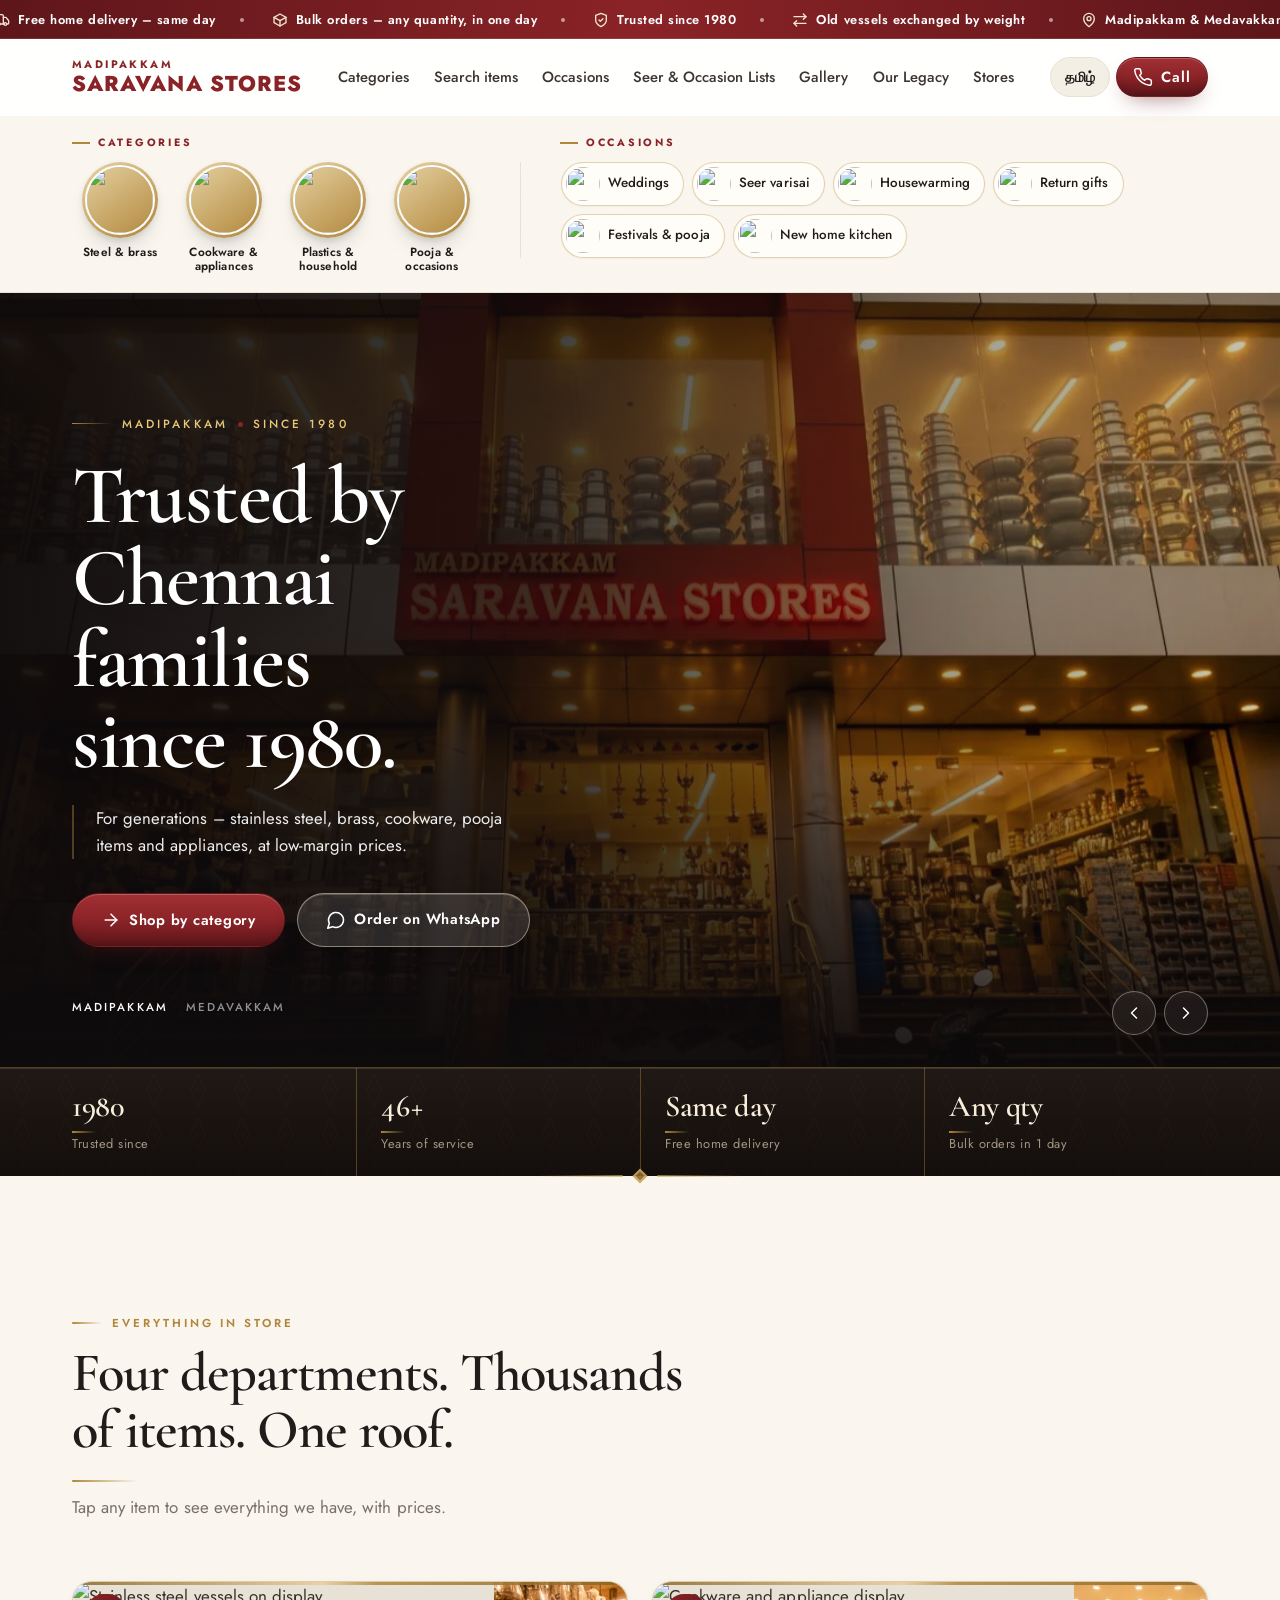
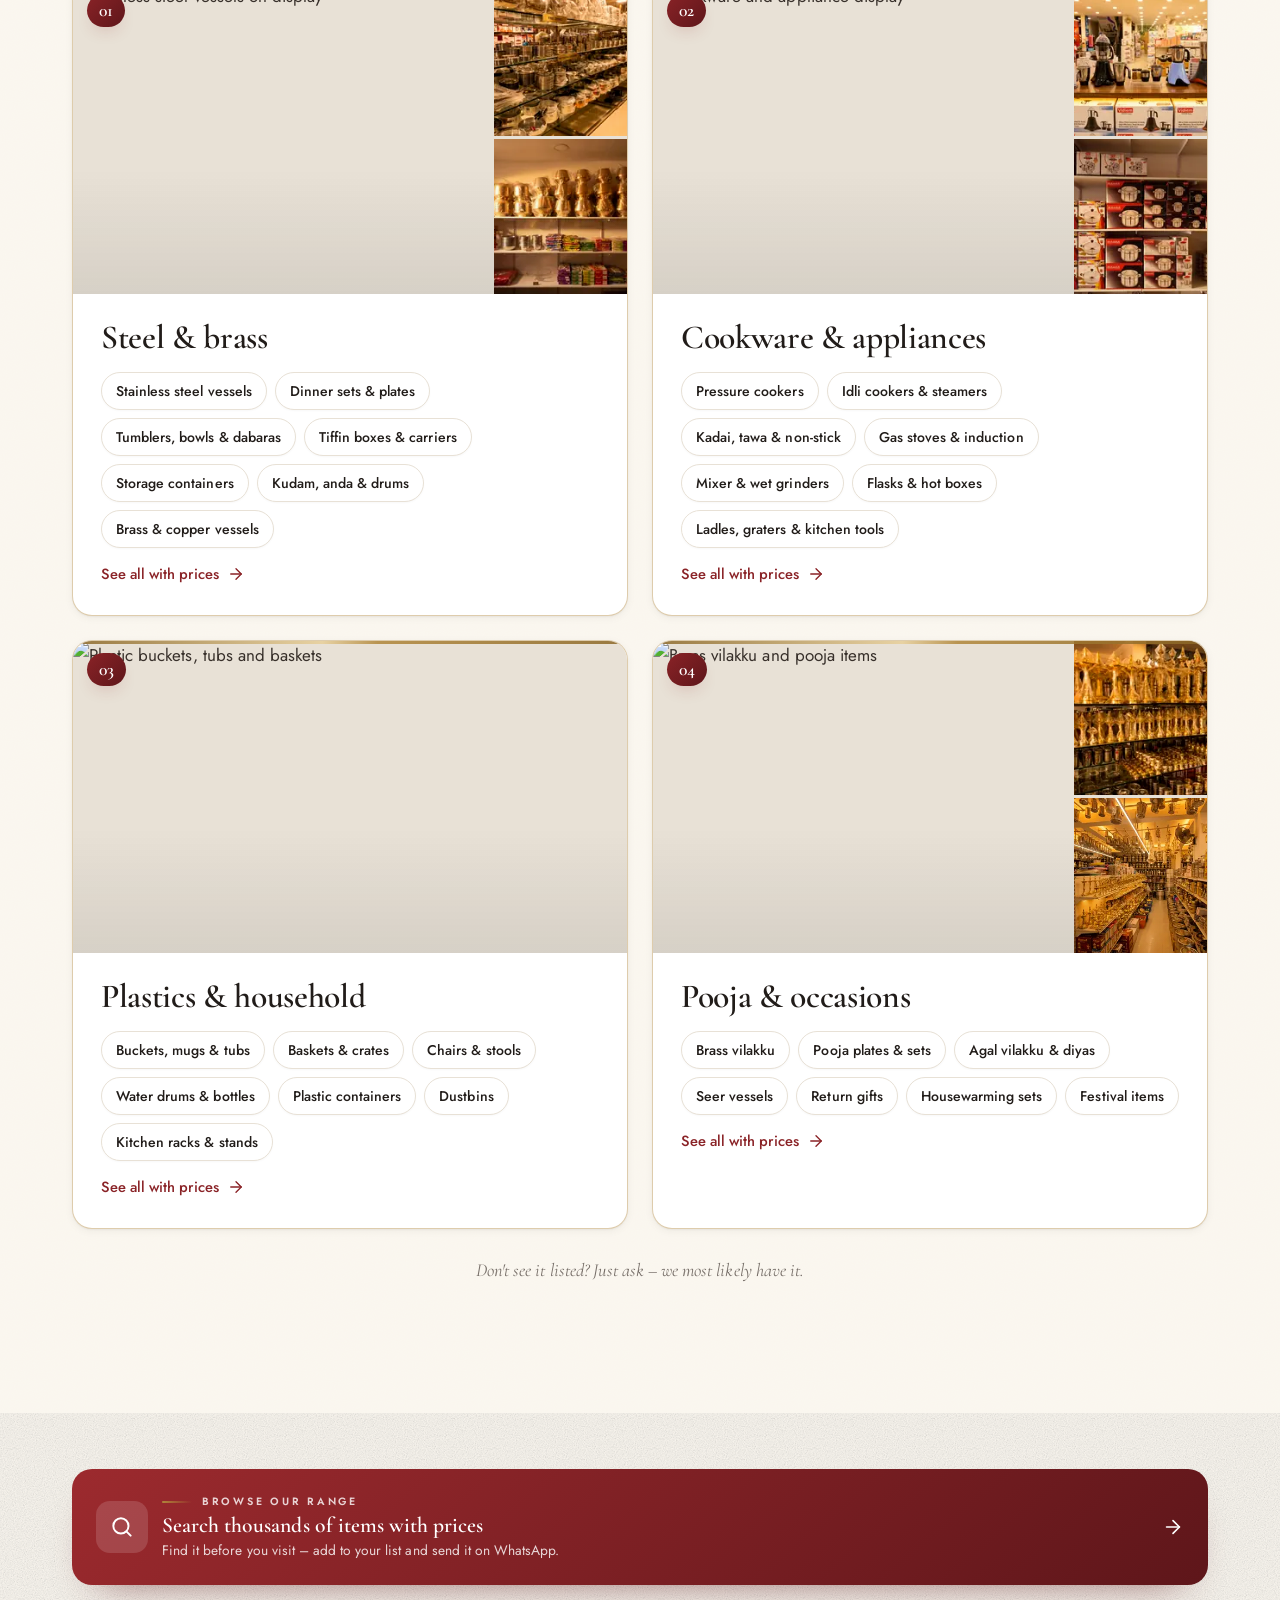
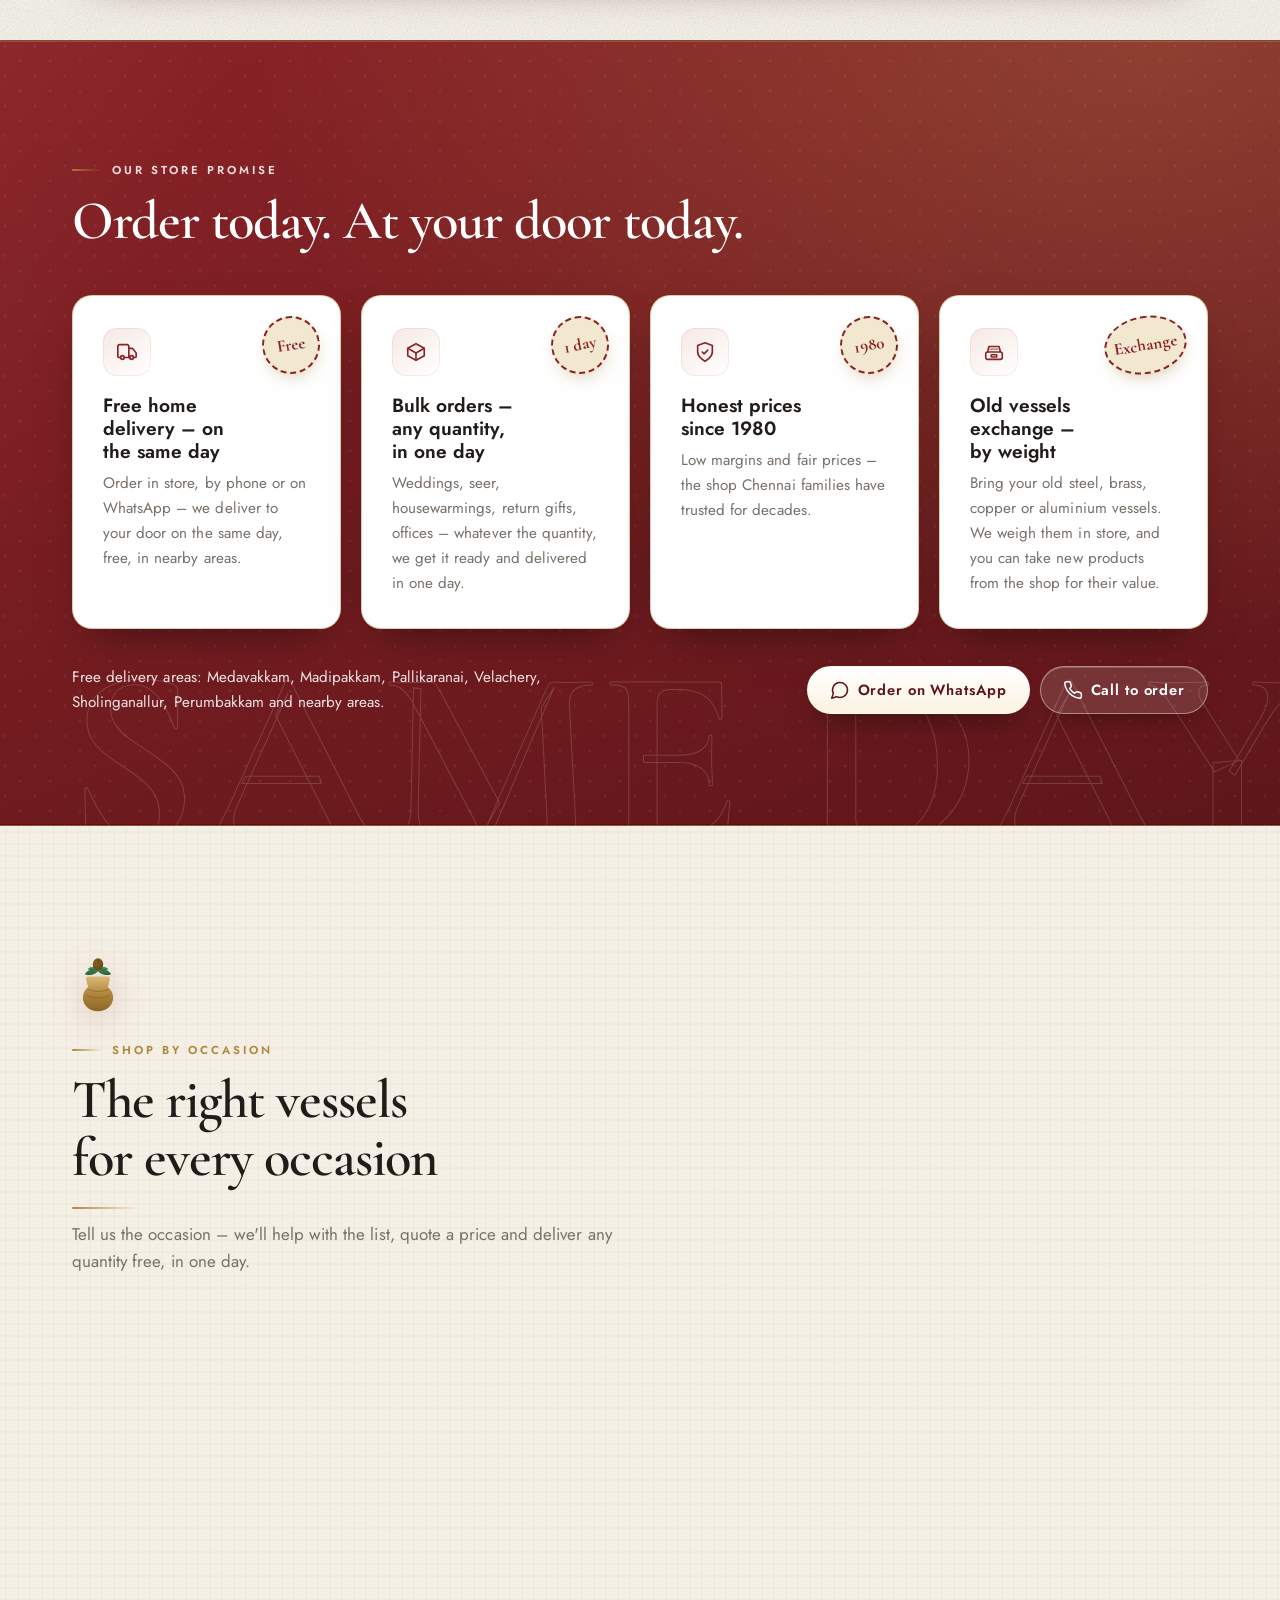
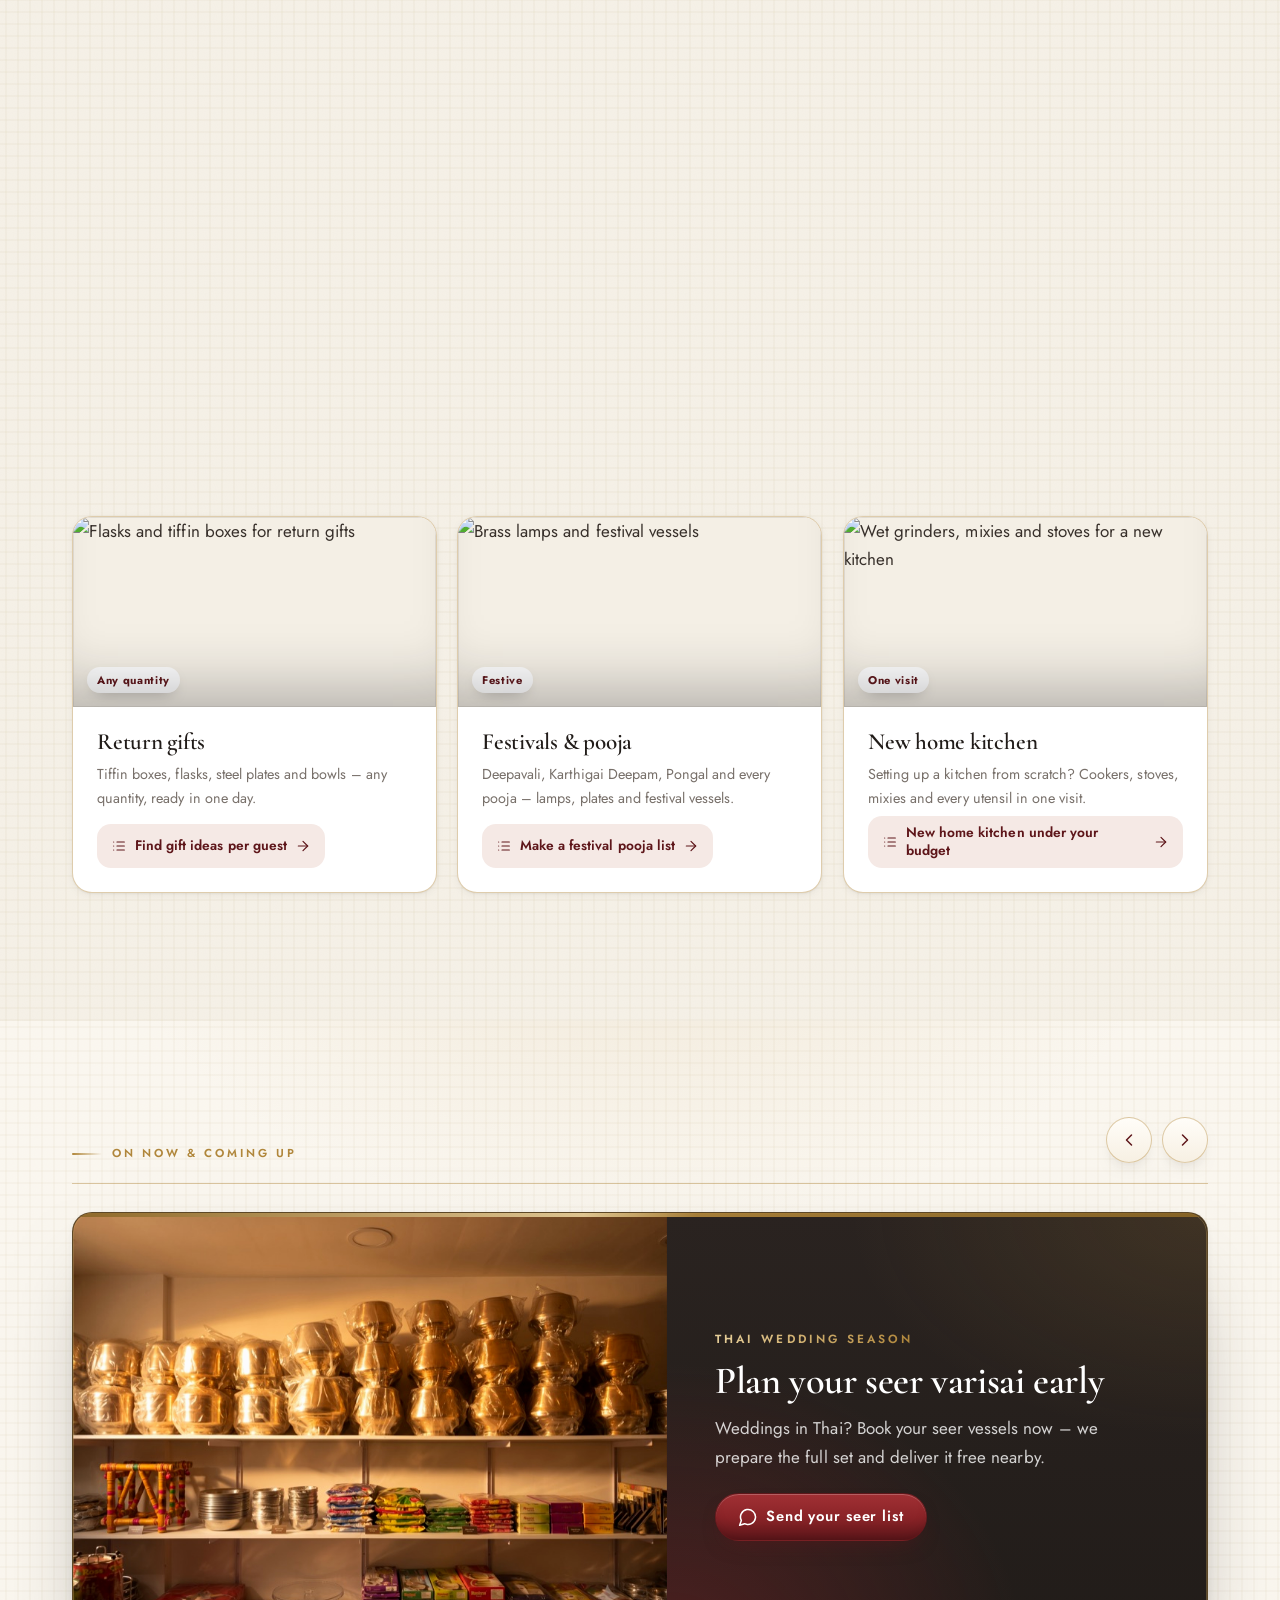
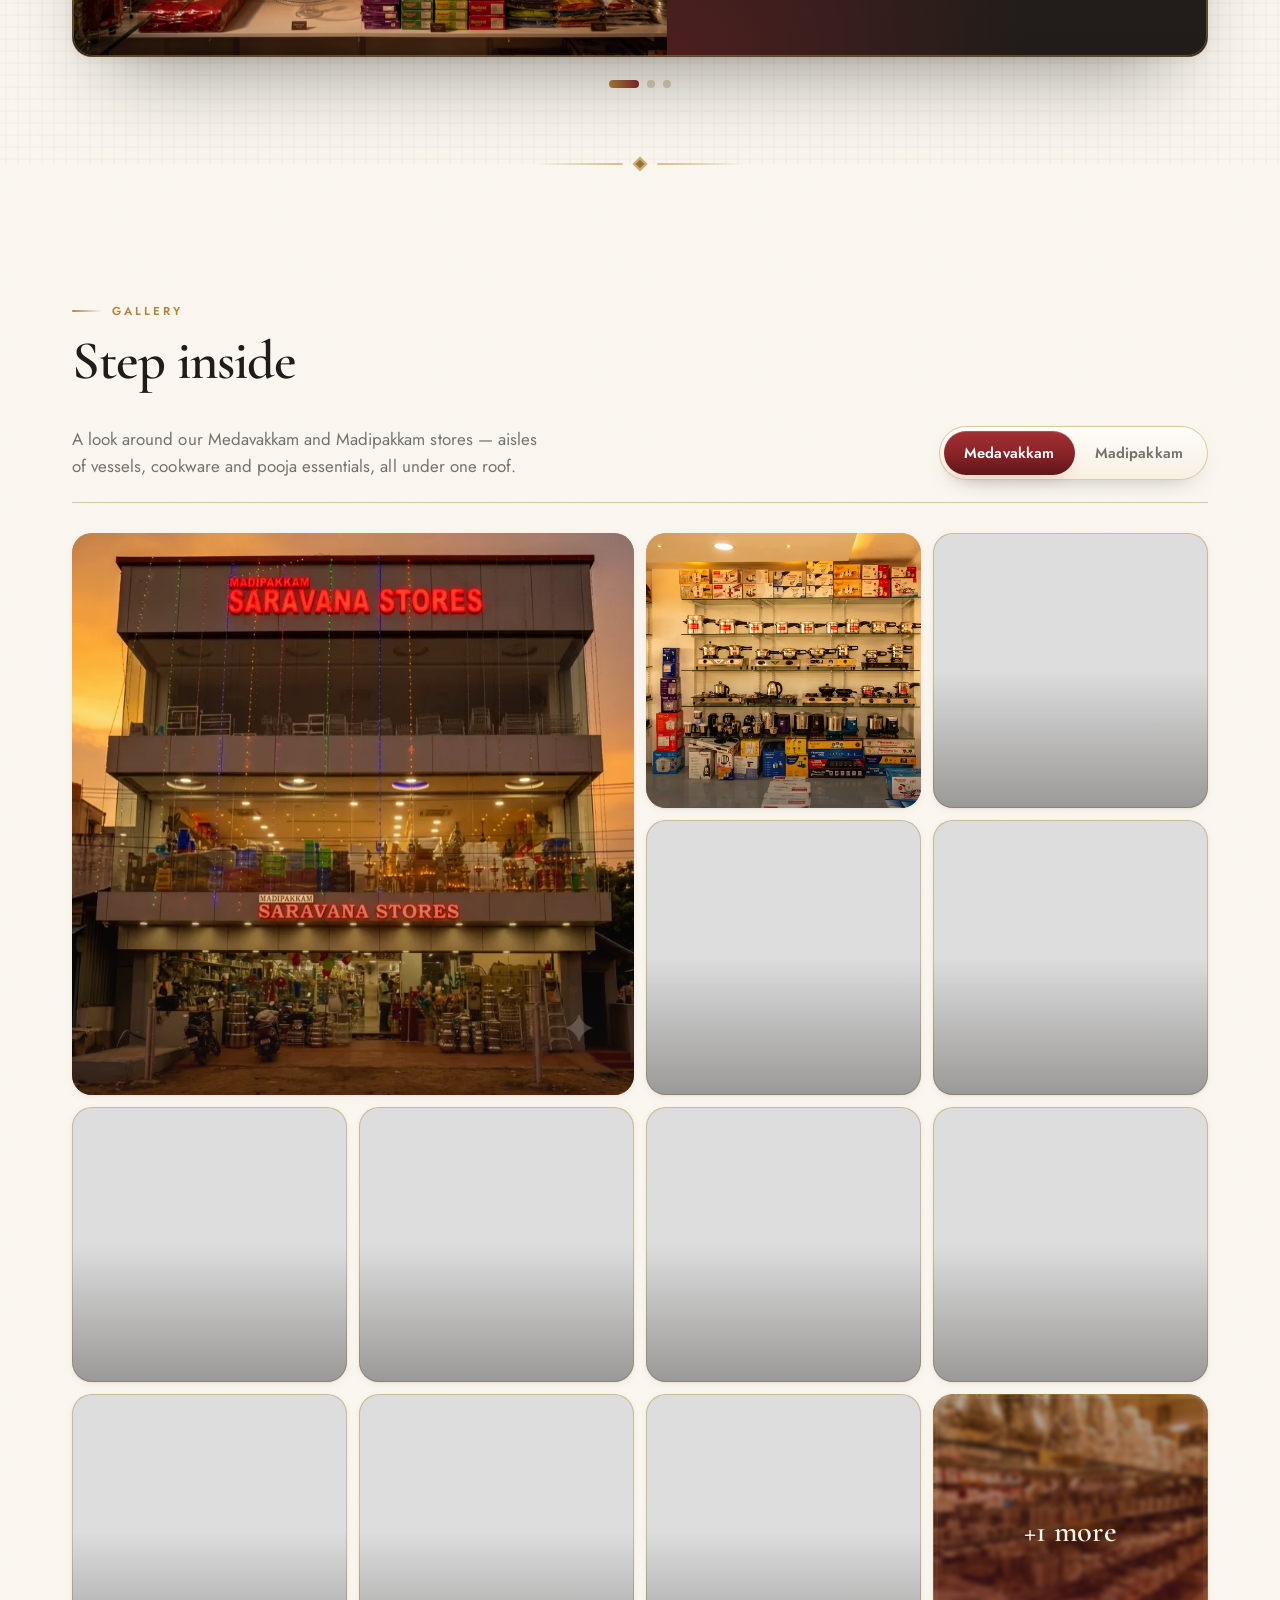
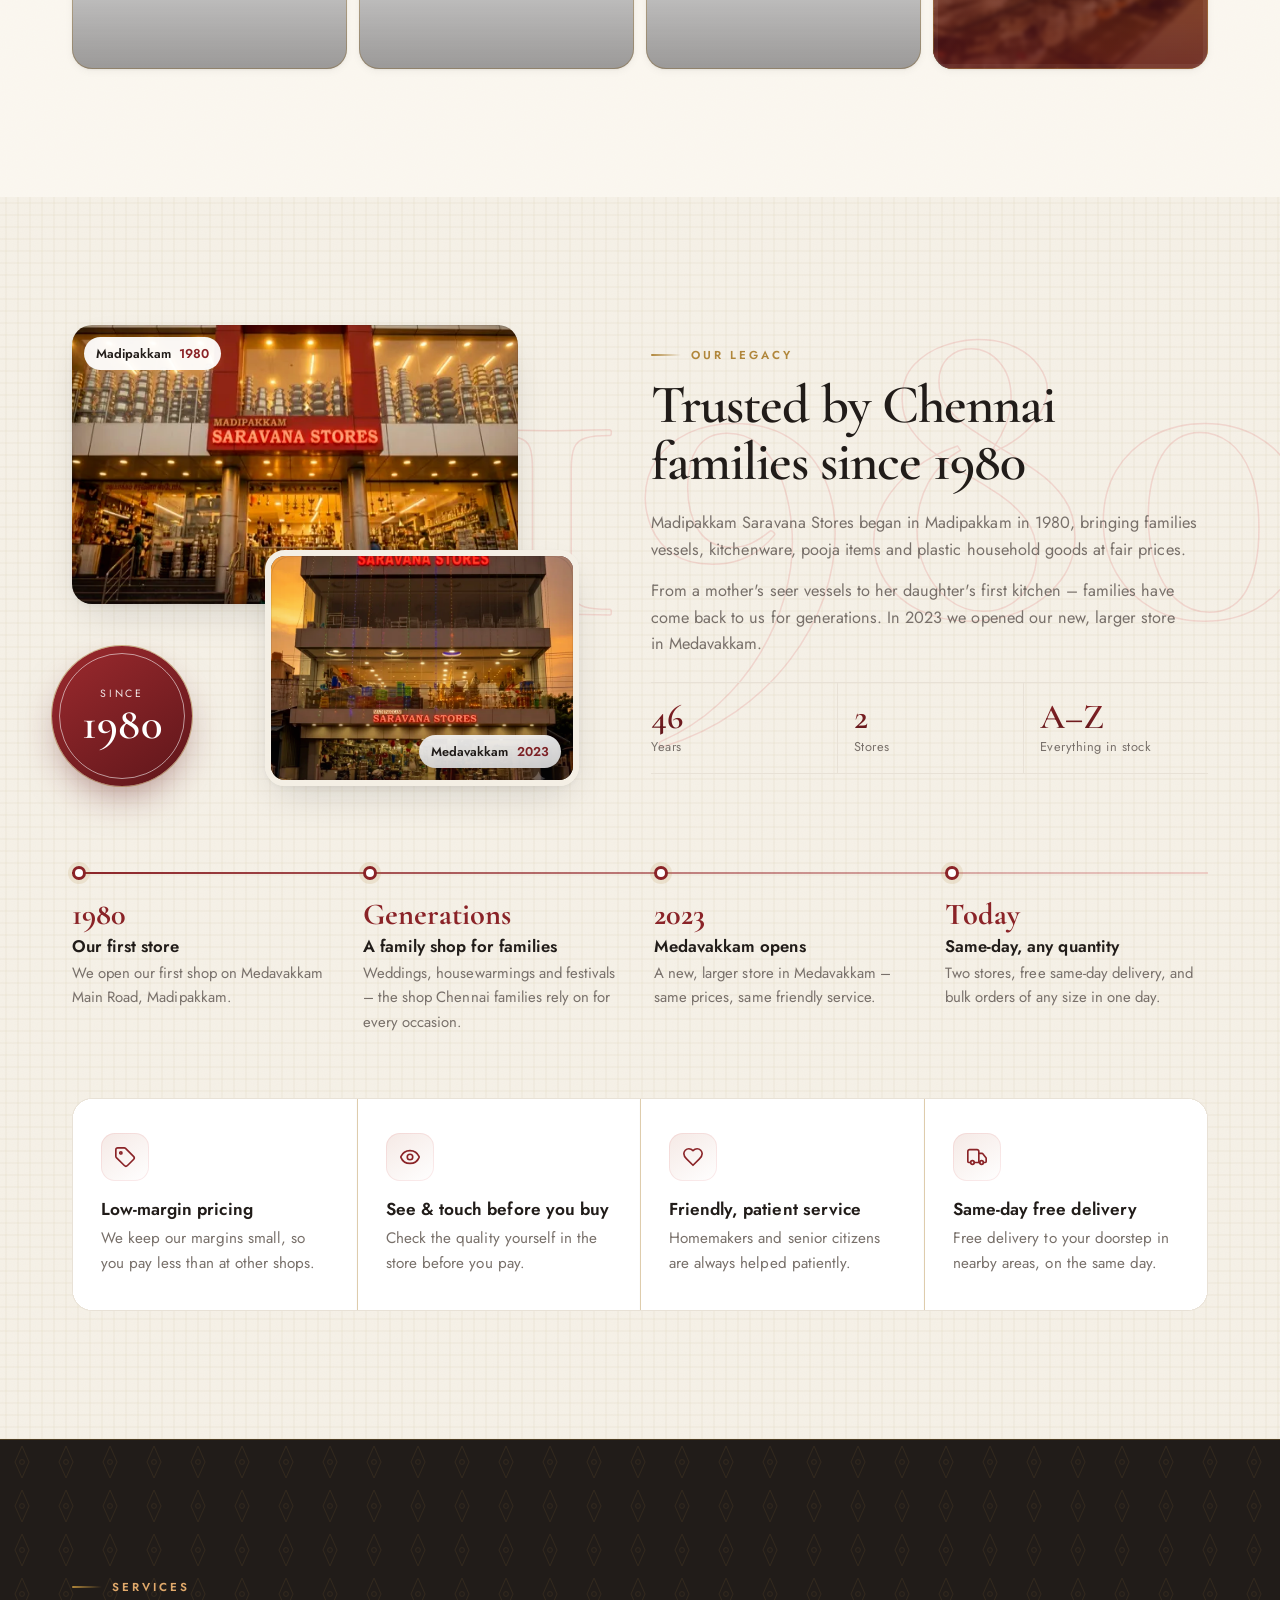
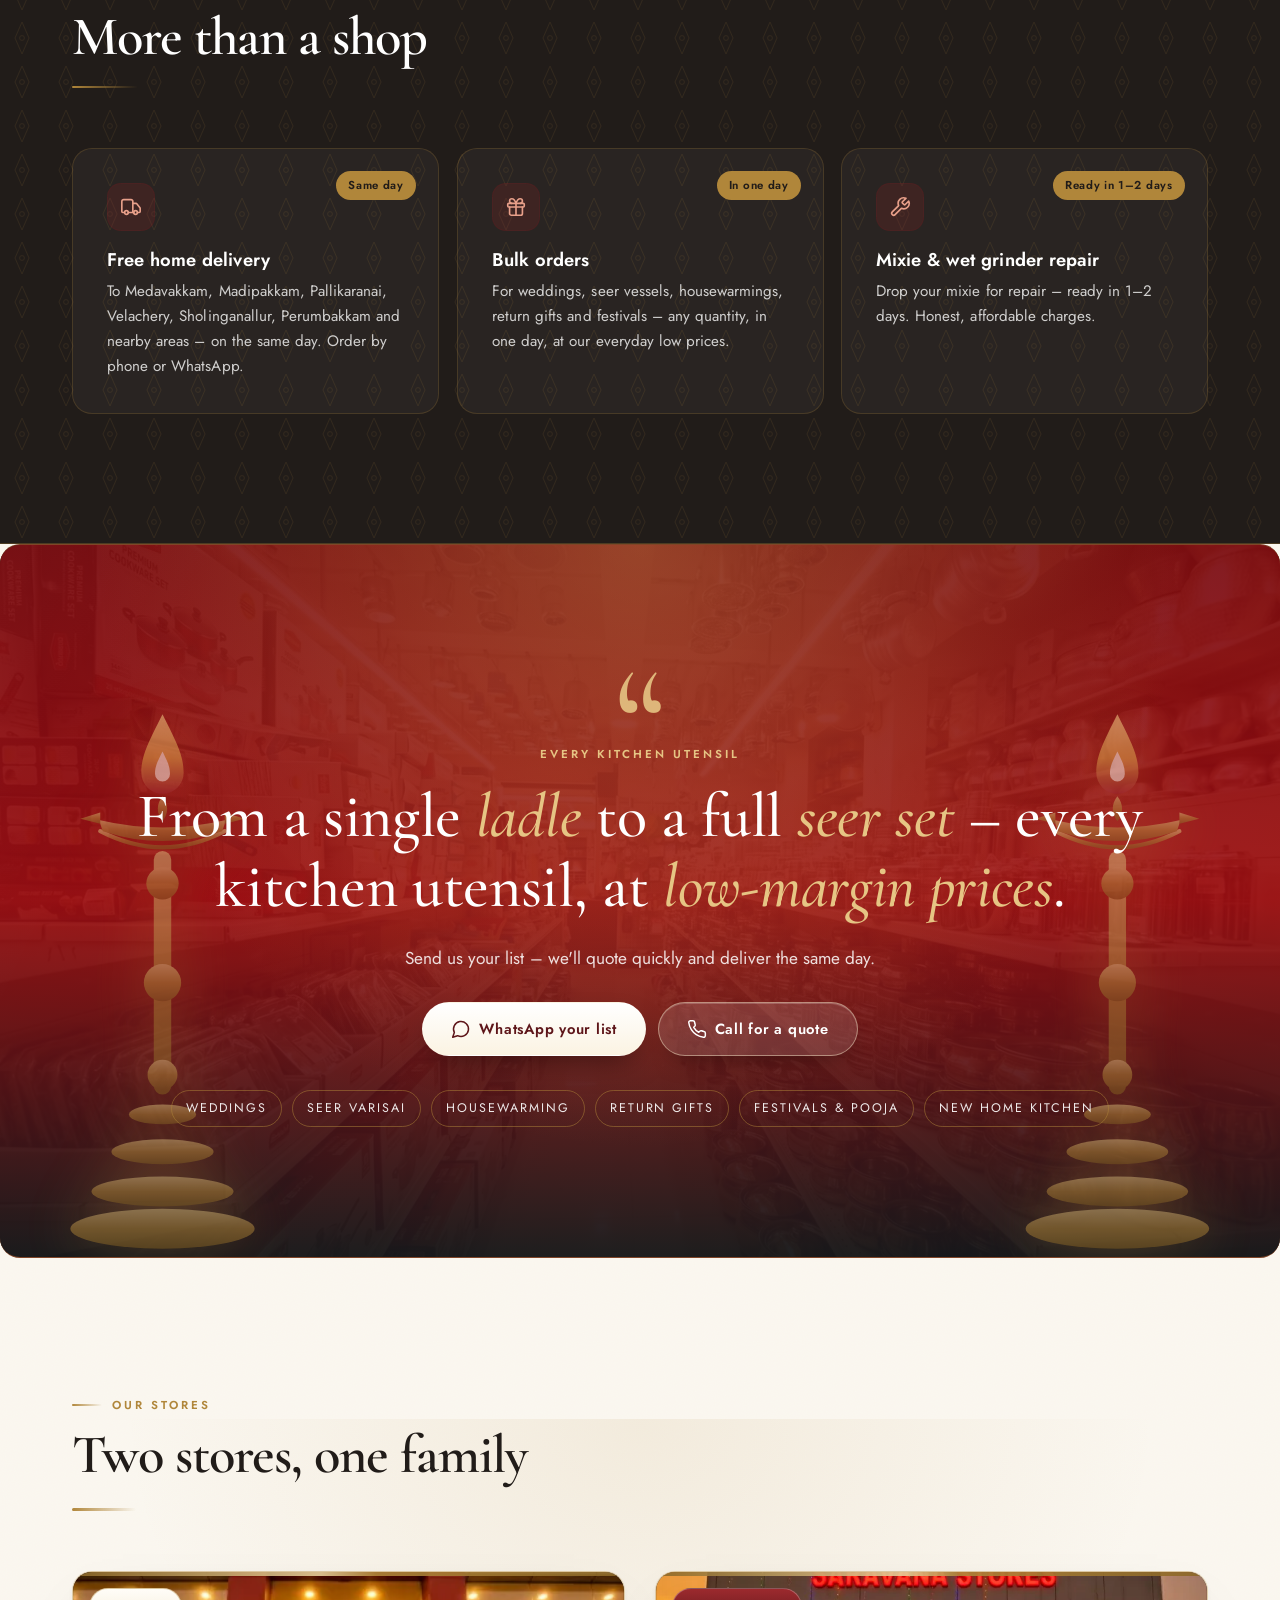
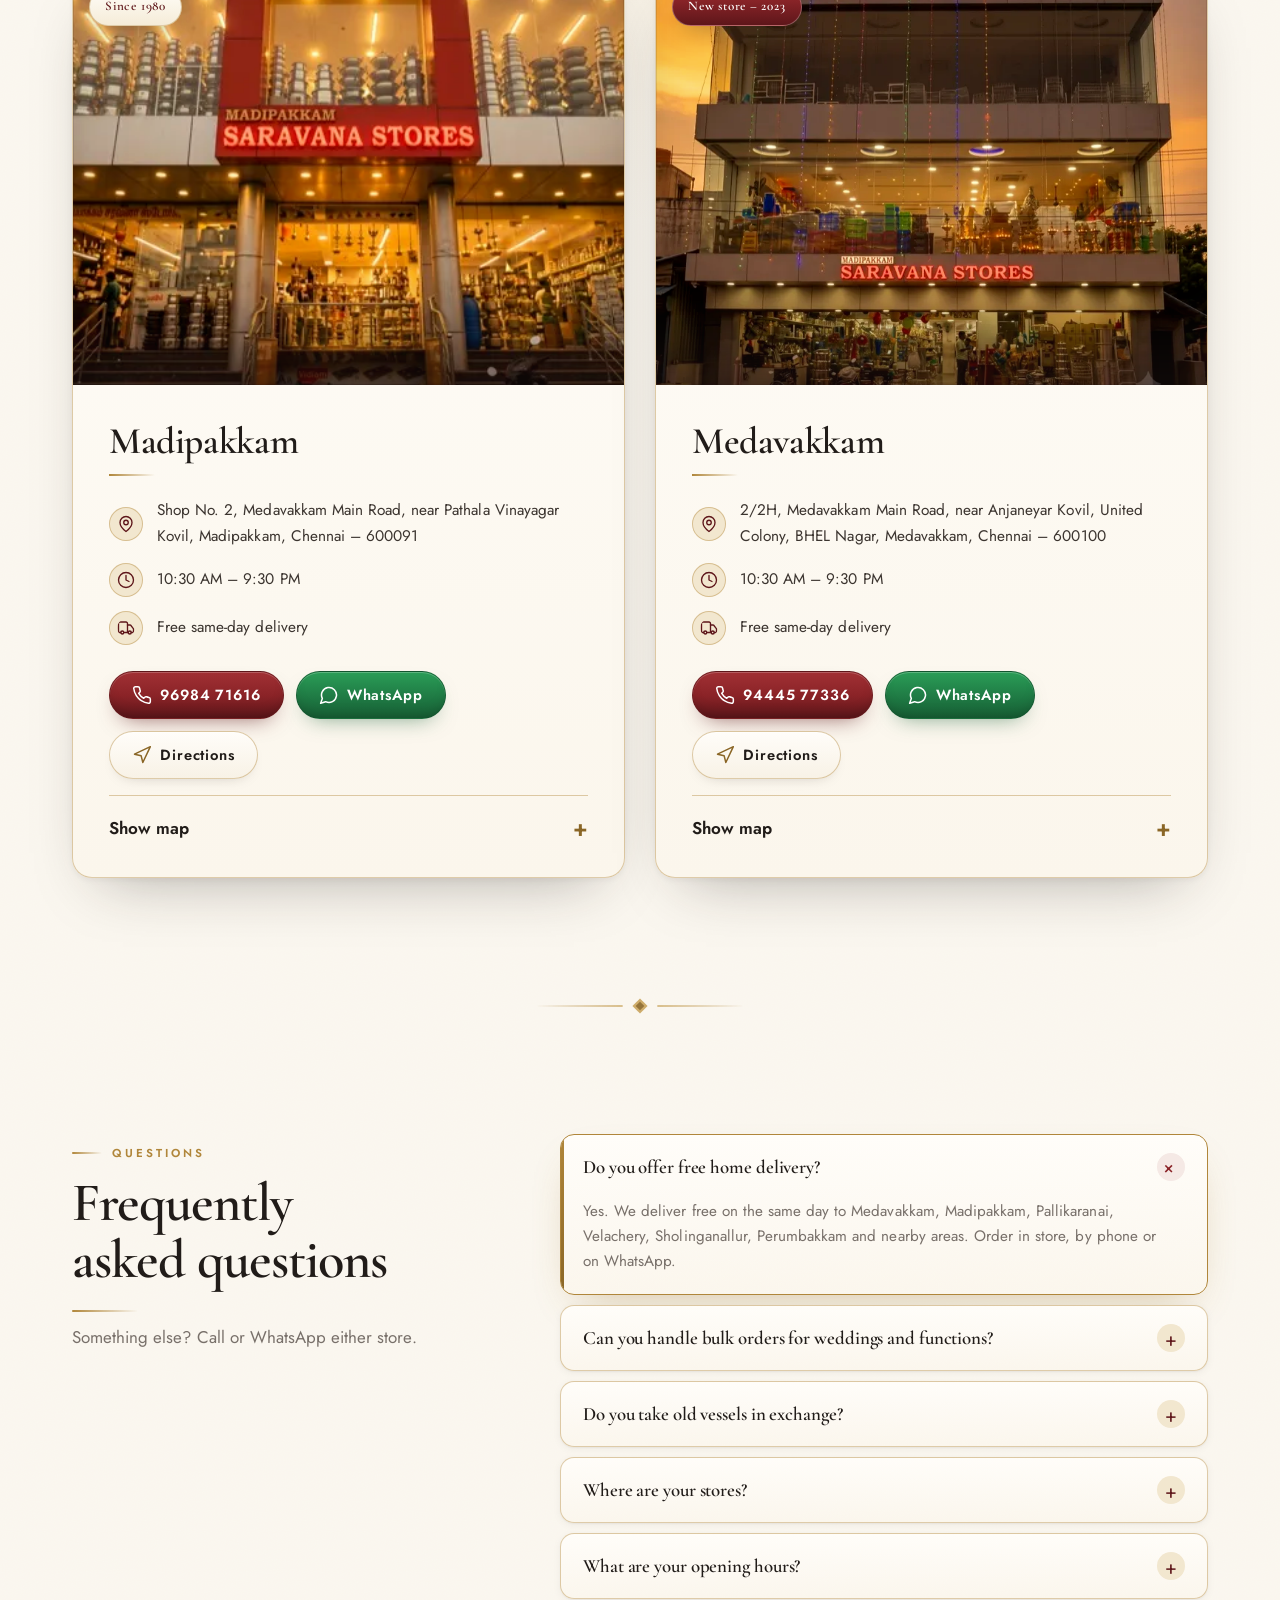
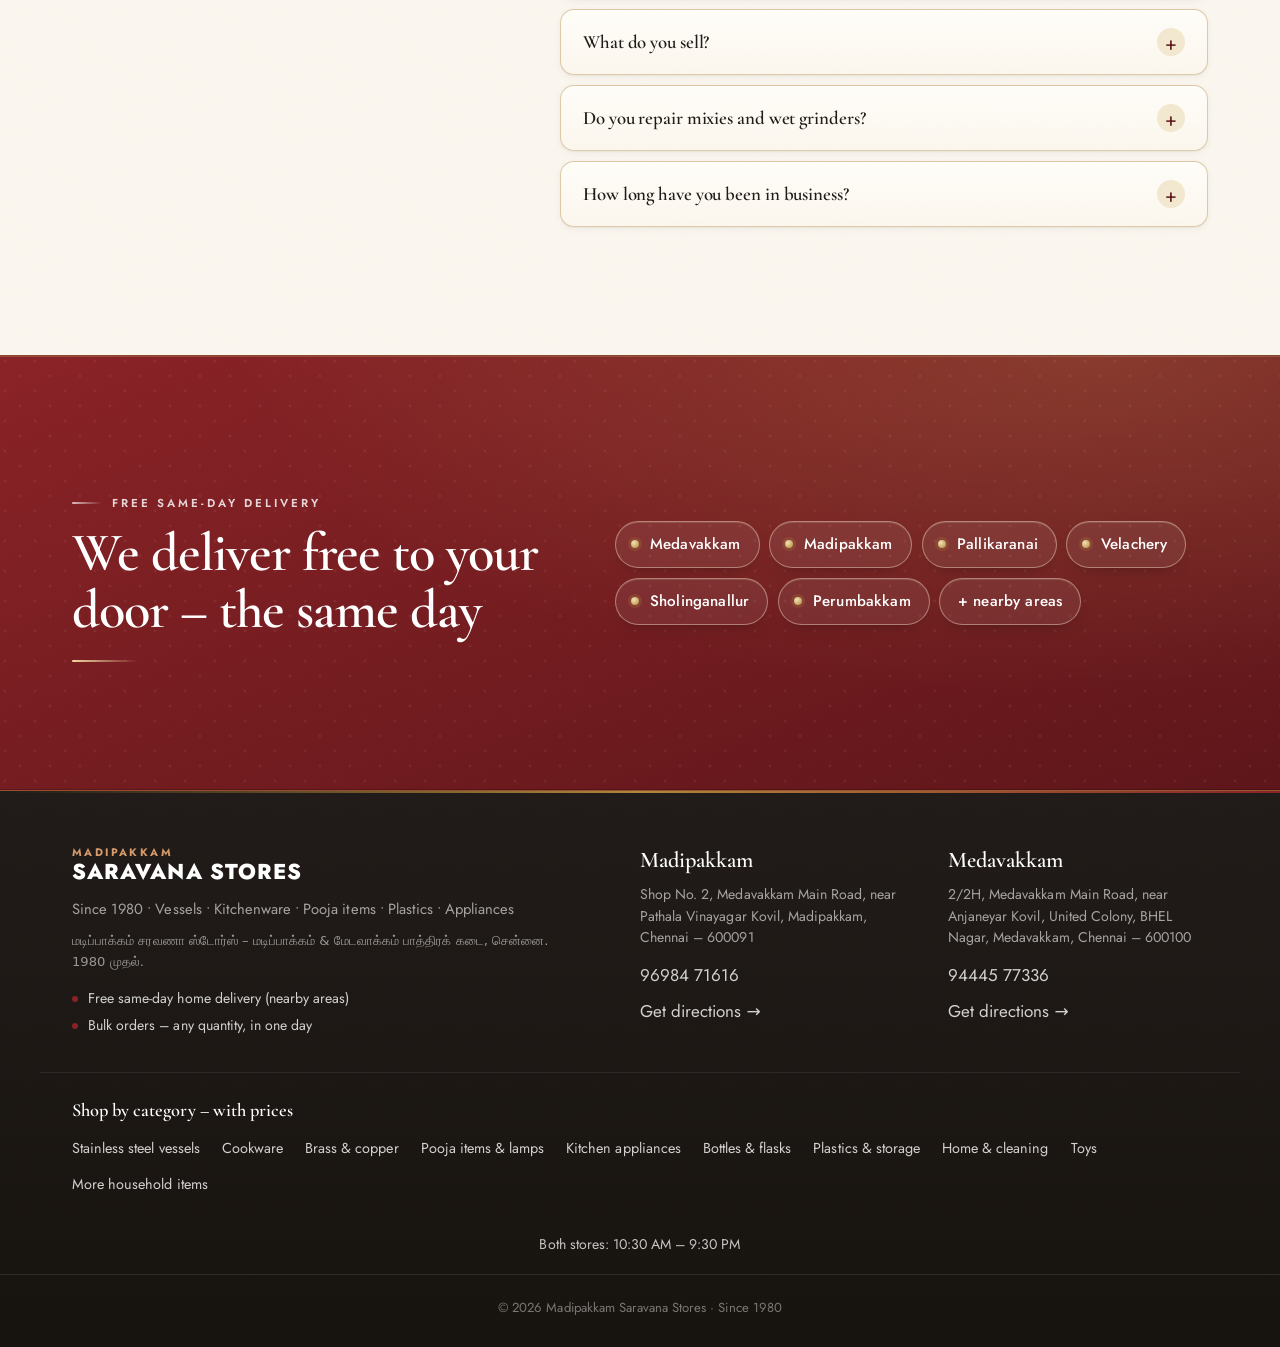
==== commit d09300f2: "Optimized loading time" ====
--- a/index.html
+++ b/index.html
@@ -3,14 +3,24 @@
 <head>
   <meta charset="utf-8">
   <meta name="viewport" content="width=device-width, initial-scale=1, viewport-fit=cover">
-  <!-- Google tag (gtag.js) -->
-<script async src="https://www.googletagmanager.com/gtag/js?id=AW-18484151582"></script>
+  <!-- Google tag (gtag.js). The tag itself loads just after the page has finished loading, so it doesn't
+       slow down the first view; anything sent before that waits in dataLayer and is delivered then. -->
 <script>
   window.dataLayer = window.dataLayer || [];
   function gtag(){dataLayer.push(arguments);}
   gtag('js', new Date());
 
   gtag('config', 'AW-18484151582');
+  (function () {
+    function loadTag() {
+      var s = document.createElement('script');
+      s.async = true;
+      s.src = 'https://www.googletagmanager.com/gtag/js?id=AW-18484151582';
+      document.head.appendChild(s);
+    }
+    if (document.readyState === 'complete') setTimeout(loadTag, 300);
+    else addEventListener('load', function () { setTimeout(loadTag, 300); });
+  })();
 </script>
   <title>Madipakkam Saravana Stores | Vessel Shop, Madipakkam &amp; Medavakkam</title>
   <meta name="description" content="Vessel shop in Madipakkam &amp; Medavakkam, Chennai, since 1980: steel &amp; brass vessels, cookware, plastics, pooja items. Free same-day delivery, bulk orders in 1 day.">
@@ -53,17 +63,12 @@
 
   <link rel="preconnect" href="https://fonts.googleapis.com">
   <link rel="preconnect" href="https://fonts.gstatic.com" crossorigin>
-  <link href="https://fonts.googleapis.com/css2?family=Cormorant+Garamond:ital,wght@0,500;0,600;0,700;1,500;1,600&family=Jost:wght@400;500;600;700&family=Anek+Tamil:wght@500;600;700&family=Mukta+Malar:wght@400;500;600;700&display=swap" rel="stylesheet">
-  <link rel="preload" as="image" href="images/madipakkam/thumbs/1.webp" type="image/webp" media="(max-width: 760px)">
-  <link rel="preload" as="image" href="images/madipakkam/1.webp" type="image/webp" media="(min-width: 761px)">
-  <link rel="stylesheet" href="css/style.css">
-  <link rel="stylesheet" href="css/v2.css">
-  <link rel="stylesheet" href="css/v3.css">
-  <link rel="stylesheet" href="css/animations.css">
-  <link rel="stylesheet" href="css/premium.css">
-  <link rel="stylesheet" href="css/texture.css">
-  <link rel="stylesheet" href="css/catalogue.css">
-  <link rel="stylesheet" href="css/mobile.css">
+  <link rel="preload" as="style" href="https://fonts.googleapis.com/css2?family=Cormorant+Garamond:ital,wght@0,500;0,600;0,700;1,500;1,600&family=Jost:wght@400;500;600;700&family=Anek+Tamil:wght@500;600;700&family=Mukta+Malar:wght@400;500;600;700&display=swap" onload="this.onload=null;this.rel='stylesheet'">
+  <noscript><link rel="stylesheet" href="https://fonts.googleapis.com/css2?family=Cormorant+Garamond:ital,wght@0,500;0,600;0,700;1,500;1,600&family=Jost:wght@400;500;600;700&family=Anek+Tamil:wght@500;600;700&family=Mukta+Malar:wght@400;500;600;700&display=swap"></noscript>
+  <link rel="preload" as="image" href="images/madipakkam/thumbs/1.webp" type="image/webp" media="(max-width: 760px)" fetchpriority="high">
+  <link rel="preload" as="image" href="images/madipakkam/1.webp" type="image/webp" media="(min-width: 761px)" fetchpriority="high">
+  <!-- All of css/*.css in one file – built by tools/build_pages.py (edit the separate files, then run it) -->
+  <link rel="stylesheet" href="css/site.min.css">
   <script>
     (function () {
       var nav = performance.getEntriesByType && performance.getEntriesByType('navigation')[0];
@@ -1035,10 +1040,10 @@
       <div class="nav-extra">
         <p class="nav-title" data-ta="பொருட்கள் வாரியாக">Shop by category</p>
         <div class="nav-cats">
-          <a href="#cat-steel"><img src="images/medavakkam/mini/10.webp" alt="" loading="lazy"><span data-ta="எவர்சில்வர் & பித்தளை">Steel &amp; brass</span></a>
-          <a href="#cat-cookware"><img src="images/madipakkam/mini/4.webp" alt="" loading="lazy"><span data-ta="சமையல் & மின்சாதனங்கள்">Cookware &amp; appliances</span></a>
-          <a href="#cat-plastics"><img src="images/madipakkam/mini/13.webp" alt="" loading="lazy"><span data-ta="பிளாஸ்டிக் & வீட்டுப் பொருட்கள்">Plastics &amp; household</span></a>
-          <a href="#cat-pooja"><img src="images/medavakkam/mini/3.webp" alt="" loading="lazy"><span data-ta="பூஜை & விசேஷங்கள்">Pooja &amp; occasions</span></a>
+          <a href="#cat-steel"><img width="240" height="179" src="images/medavakkam/mini/10.webp" alt="" loading="lazy"><span data-ta="எவர்சில்வர் & பித்தளை">Steel &amp; brass</span></a>
+          <a href="#cat-cookware"><img width="240" height="179" src="images/madipakkam/mini/4.webp" alt="" loading="lazy"><span data-ta="சமையல் & மின்சாதனங்கள்">Cookware &amp; appliances</span></a>
+          <a href="#cat-plastics"><img width="240" height="133" src="images/madipakkam/mini/13.webp" alt="" loading="lazy"><span data-ta="பிளாஸ்டிக் & வீட்டுப் பொருட்கள்">Plastics &amp; household</span></a>
+          <a href="#cat-pooja"><img width="240" height="179" src="images/medavakkam/mini/3.webp" alt="" loading="lazy"><span data-ta="பூஜை & விசேஷங்கள்">Pooja &amp; occasions</span></a>
         </div>
         <div class="nav-tools">
           <a class="btn btn-outline" href="catalogue.html"><svg class="ico"><use href="#i-search"/></svg><span data-ta="பொருட்களைத் தேடுங்கள்">Search our items</span></a>
@@ -1076,21 +1081,21 @@
       <div class="quick-group">
         <p class="quick-label" data-ta="பொருட்கள்">Categories</p>
         <div class="quick-list quick-cats">
-          <a class="quick-item" href="#cat-steel"><span class="quick-img"><img src="images/medavakkam/mini/10.webp" alt="" loading="eager"></span><span data-ta="எவர்சில்வர் & பித்தளை">Steel &amp; brass</span></a>
-          <a class="quick-item" href="#cat-cookware"><span class="quick-img"><img src="images/madipakkam/mini/4.webp" alt=""></span><span data-ta="சமையல் & மின்சாதனங்கள்">Cookware &amp; appliances</span></a>
-          <a class="quick-item" href="#cat-plastics"><span class="quick-img"><img src="images/madipakkam/mini/13.webp" alt=""></span><span data-ta="பிளாஸ்டிக் & வீட்டுப் பொருட்கள்">Plastics &amp; household</span></a>
-          <a class="quick-item" href="#cat-pooja"><span class="quick-img"><img src="images/medavakkam/mini/3.webp" alt=""></span><span data-ta="பூஜை & விசேஷங்கள்">Pooja &amp; occasions</span></a>
+          <a class="quick-item" href="#cat-steel"><span class="quick-img"><img width="240" height="179" src="images/medavakkam/mini/10.webp" srcset="images/medavakkam/icon/10.webp 120w, images/medavakkam/mini/10.webp 240w" sizes="66px" alt="" loading="eager"></span><span data-ta="எவர்சில்வர் & பித்தளை">Steel &amp; brass</span></a>
+          <a class="quick-item" href="#cat-cookware"><span class="quick-img"><img width="240" height="179" src="images/madipakkam/mini/4.webp" srcset="images/madipakkam/icon/4.webp 120w, images/madipakkam/mini/4.webp 240w" sizes="66px" alt=""></span><span data-ta="சமையல் & மின்சாதனங்கள்">Cookware &amp; appliances</span></a>
+          <a class="quick-item" href="#cat-plastics"><span class="quick-img"><img width="240" height="133" src="images/madipakkam/mini/13.webp" srcset="images/madipakkam/icon/13.webp 120w, images/madipakkam/mini/13.webp 240w" sizes="66px" alt=""></span><span data-ta="பிளாஸ்டிக் & வீட்டுப் பொருட்கள்">Plastics &amp; household</span></a>
+          <a class="quick-item" href="#cat-pooja"><span class="quick-img"><img width="240" height="179" src="images/medavakkam/mini/3.webp" srcset="images/medavakkam/icon/3.webp 120w, images/medavakkam/mini/3.webp 240w" sizes="66px" alt=""></span><span data-ta="பூஜை & விசேஷங்கள்">Pooja &amp; occasions</span></a>
         </div>
       </div>
       <div class="quick-group">
         <p class="quick-label" data-ta="விசேஷங்கள்">Occasions</p>
         <div class="quick-list quick-occ">
-          <a class="quick-item" href="#occ-weddings"><span class="quick-img"><img src="images/medavakkam/mini/12.webp" alt=""></span><span data-ta="திருமணம்">Weddings</span></a>
-          <a class="quick-item" href="#occ-seer"><span class="quick-img"><img src="images/medavakkam/mini/9.webp" alt=""></span><span data-ta="சீர் வரிசை">Seer varisai</span></a>
-          <a class="quick-item" href="#occ-housewarming"><span class="quick-img"><img src="images/medavakkam/mini/7.webp" alt=""></span><span data-ta="கிரகப்பிரவேசம்">Housewarming</span></a>
-          <a class="quick-item" href="#occ-gifts"><span class="quick-img"><img src="images/medavakkam/mini/5.webp" alt=""></span><span data-ta="ரிட்டர்ன் கிஃப்ட்">Return gifts</span></a>
-          <a class="quick-item" href="#occ-festivals"><span class="quick-img"><img src="images/madipakkam/mini/6.webp" alt=""></span><span data-ta="பண்டிகை & பூஜை">Festivals &amp; pooja</span></a>
-          <a class="quick-item" href="#occ-kitchen"><span class="quick-img"><img src="images/madipakkam/mini/8.webp" alt=""></span><span data-ta="புதிய வீட்டு சமையலறை">New home kitchen</span></a>
+          <a class="quick-item" href="#occ-weddings"><span class="quick-img"><img width="240" height="179" src="images/medavakkam/mini/12.webp" srcset="images/medavakkam/icon/12.webp 120w, images/medavakkam/mini/12.webp 240w" sizes="34px" alt=""></span><span data-ta="திருமணம்">Weddings</span></a>
+          <a class="quick-item" href="#occ-seer"><span class="quick-img"><img width="240" height="179" src="images/medavakkam/mini/9.webp" srcset="images/medavakkam/icon/9.webp 120w, images/medavakkam/mini/9.webp 240w" sizes="34px" alt=""></span><span data-ta="சீர் வரிசை">Seer varisai</span></a>
+          <a class="quick-item" href="#occ-housewarming"><span class="quick-img"><img width="240" height="179" src="images/medavakkam/mini/7.webp" srcset="images/medavakkam/icon/7.webp 120w, images/medavakkam/mini/7.webp 240w" sizes="34px" alt=""></span><span data-ta="கிரகப்பிரவேசம்">Housewarming</span></a>
+          <a class="quick-item" href="#occ-gifts"><span class="quick-img"><img width="240" height="179" src="images/medavakkam/mini/5.webp" srcset="images/medavakkam/icon/5.webp 120w, images/medavakkam/mini/5.webp 240w" sizes="34px" alt=""></span><span data-ta="ரிட்டர்ன் கிஃப்ட்">Return gifts</span></a>
+          <a class="quick-item" href="#occ-festivals"><span class="quick-img"><img width="240" height="320" src="images/madipakkam/mini/6.webp" srcset="images/madipakkam/icon/6.webp 120w, images/madipakkam/mini/6.webp 240w" sizes="34px" alt=""></span><span data-ta="பண்டிகை & பூஜை">Festivals &amp; pooja</span></a>
+          <a class="quick-item" href="#occ-kitchen"><span class="quick-img"><img width="240" height="133" src="images/madipakkam/mini/8.webp" srcset="images/madipakkam/icon/8.webp 120w, images/madipakkam/mini/8.webp 240w" sizes="34px" alt=""></span><span data-ta="புதிய வீட்டு சமையலறை">New home kitchen</span></a>
         </div>
       </div>
     </div>
@@ -1106,7 +1111,7 @@
           <source media="(max-width: 760px)" type="image/webp" srcset="images/madipakkam/thumbs/1.webp">
           <source media="(max-width: 760px)" srcset="images/madipakkam/thumbs/1.jpg">
           <source type="image/webp" srcset="images/madipakkam/1.webp">
-          <img src="images/madipakkam/1.jpg" alt="Madipakkam Saravana Stores, Madipakkam store front" fetchpriority="high" width="1600" height="678">
+          <img width="1600" height="678" src="images/madipakkam/1.jpg" alt="Madipakkam Saravana Stores, Madipakkam store front" fetchpriority="high">
         </picture>
         <div class="container slide-inner">
           <p class="eyebrow"><span data-ta="மடிப்பாக்கம்">Madipakkam</span><span class="dot"></span><span data-ta="1980 முதல்">Since 1980</span></p>
@@ -1125,7 +1130,7 @@
           <source media="(max-width: 760px)" type="image/webp" srcset="images/medavakkam/thumbs/1.webp">
           <source media="(max-width: 760px)" srcset="images/medavakkam/thumbs/1.jpg">
           <source type="image/webp" srcset="images/medavakkam/1.webp">
-          <img src="images/medavakkam/1.jpg" alt="Madipakkam Saravana Stores, Medavakkam store front" loading="lazy" width="1500" height="1437">
+          <img width="1600" height="1533" src="images/medavakkam/1.jpg" alt="Madipakkam Saravana Stores, Medavakkam store front" loading="lazy">
         </picture>
         <div class="container slide-inner">
           <p class="eyebrow"><span data-ta="மேடவாக்கம்">Medavakkam</span><span class="dot"></span><span data-ta="புதிய கடை – 2023">New store – 2023</span></p>
@@ -1173,9 +1178,9 @@
 
         <article class="cat-card reveal" id="cat-steel">
           <div class="cat-media">
-            <img class="cat-main" src="images/medavakkam/thumbs/10.webp" alt="Stainless steel vessels on display" loading="lazy">
-            <img src="images/medavakkam/thumbs/13.webp" alt="Steel plates and bowls" loading="lazy">
-            <img src="images/medavakkam/thumbs/12.webp" alt="Kudam and anda" loading="lazy">
+            <img width="720" height="537" class="cat-main" src="images/medavakkam/thumbs/10.webp" srcset="images/medavakkam/small/10.webp 480w, images/medavakkam/thumbs/10.webp 720w" sizes="(max-width: 559px) 270px, 420px" alt="Stainless steel vessels on display" loading="lazy">
+            <img width="720" height="537" src="images/medavakkam/thumbs/13.webp" srcset="images/medavakkam/mini/13.webp 240w, images/medavakkam/small/13.webp 480w, images/medavakkam/thumbs/13.webp 720w" sizes="(max-width: 559px) 135px, 210px" alt="Steel plates and bowls" loading="lazy">
+            <img width="720" height="537" src="images/medavakkam/thumbs/12.webp" srcset="images/medavakkam/mini/12.webp 240w, images/medavakkam/small/12.webp 480w, images/medavakkam/thumbs/12.webp 720w" sizes="(max-width: 559px) 135px, 210px" alt="Kudam and anda" loading="lazy">
             <span class="cat-num">01</span>
           </div>
           <div class="cat-body">
@@ -1195,9 +1200,9 @@
 
         <article class="cat-card reveal" id="cat-cookware">
           <div class="cat-media">
-            <img class="cat-main" src="images/madipakkam/thumbs/4.webp" alt="Cookware and appliance display" loading="lazy">
-            <img src="images/madipakkam/thumbs/2.webp" alt="Mixer grinders" loading="lazy">
-            <img src="images/medavakkam/thumbs/9.webp" alt="Pressure cookers" loading="lazy">
+            <img width="720" height="537" class="cat-main" src="images/madipakkam/thumbs/4.webp" srcset="images/madipakkam/small/4.webp 480w, images/madipakkam/thumbs/4.webp 720w" sizes="(max-width: 559px) 270px, 420px" alt="Cookware and appliance display" loading="lazy">
+            <img width="720" height="537" src="images/madipakkam/thumbs/2.webp" srcset="images/madipakkam/mini/2.webp 240w, images/madipakkam/small/2.webp 480w, images/madipakkam/thumbs/2.webp 720w" sizes="(max-width: 559px) 135px, 210px" alt="Mixer grinders" loading="lazy">
+            <img width="720" height="537" src="images/medavakkam/thumbs/9.webp" srcset="images/medavakkam/mini/9.webp 240w, images/medavakkam/small/9.webp 480w, images/medavakkam/thumbs/9.webp 720w" sizes="(max-width: 559px) 135px, 210px" alt="Pressure cookers" loading="lazy">
             <span class="cat-num">02</span>
           </div>
           <div class="cat-body">
@@ -1217,9 +1222,9 @@
 
         <article class="cat-card reveal" id="cat-plastics">
           <div class="cat-media">
-            <img class="cat-main" src="images/madipakkam/thumbs/13.webp" alt="Plastic buckets, tubs and baskets" loading="lazy">
-            <img src="images/madipakkam/thumbs/14.webp" alt="Plastic baskets and crates" loading="lazy">
-            <img src="images/madipakkam/thumbs/15.webp" alt="Plastic chairs and stools" loading="lazy">
+            <img width="720" height="399" class="cat-main" src="images/madipakkam/thumbs/13.webp" srcset="images/madipakkam/small/13.webp 480w, images/madipakkam/thumbs/13.webp 720w" sizes="(max-width: 559px) 270px, 420px" alt="Plastic buckets, tubs and baskets" loading="lazy">
+            <img width="720" height="403" src="images/madipakkam/thumbs/14.webp" srcset="images/madipakkam/mini/14.webp 240w, images/madipakkam/small/14.webp 480w, images/madipakkam/thumbs/14.webp 720w" sizes="(max-width: 559px) 135px, 210px" alt="Plastic baskets and crates" loading="lazy">
+            <img width="720" height="403" src="images/madipakkam/thumbs/15.webp" srcset="images/madipakkam/mini/15.webp 240w, images/madipakkam/small/15.webp 480w, images/madipakkam/thumbs/15.webp 720w" sizes="(max-width: 559px) 135px, 210px" alt="Plastic chairs and stools" loading="lazy">
             <span class="cat-num">03</span>
           </div>
           <div class="cat-body">
@@ -1239,9 +1244,9 @@
 
         <article class="cat-card reveal" id="cat-pooja">
           <div class="cat-media">
-            <img class="cat-main" src="images/medavakkam/thumbs/3.webp" alt="Brass vilakku and pooja items" loading="lazy">
-            <img src="images/medavakkam/thumbs/7.webp" alt="Brass lamps" loading="lazy">
-            <img src="images/madipakkam/thumbs/6.webp" alt="Pooja and brass aisle" loading="lazy">
+            <img width="720" height="537" class="cat-main" src="images/medavakkam/thumbs/3.webp" srcset="images/medavakkam/small/3.webp 480w, images/medavakkam/thumbs/3.webp 720w" sizes="(max-width: 559px) 270px, 420px" alt="Brass vilakku and pooja items" loading="lazy">
+            <img width="720" height="537" src="images/medavakkam/thumbs/7.webp" srcset="images/medavakkam/mini/7.webp 240w, images/medavakkam/small/7.webp 480w, images/medavakkam/thumbs/7.webp 720w" sizes="(max-width: 559px) 135px, 210px" alt="Brass lamps" loading="lazy">
+            <img width="720" height="961" src="images/madipakkam/thumbs/6.webp" srcset="images/madipakkam/mini/6.webp 240w, images/madipakkam/small/6.webp 480w, images/madipakkam/thumbs/6.webp 720w" sizes="(max-width: 559px) 135px, 210px" alt="Pooja and brass aisle" loading="lazy">
             <span class="cat-num">04</span>
           </div>
           <div class="cat-body">
@@ -1328,14 +1333,14 @@
   <section class="section section-mist" id="occasions">
     <div class="container">
       <div class="section-head reveal">
-        <img class="head-emblem" src="brand/kalash.svg" alt="" aria-hidden="true" loading="lazy">
+        <img width="220" height="260" class="head-emblem" src="brand/kalash.svg" alt="" aria-hidden="true" loading="lazy">
         <p class="kicker" data-ta="விசேஷங்களுக்கு">Shop by occasion</p>
         <h2 data-ta="ஒவ்வொரு விசேஷத்திற்கும், சரியான பாத்திரங்கள்">The right vessels for every occasion</h2>
         <p class="section-sub" data-ta="சொல்லுங்கள் – பட்டியல் தயார் செய்து, விலை சொல்லி, எந்த அளவையும் ஒரே நாளில் இலவசமாக டெலிவரி செய்கிறோம்.">Tell us the occasion – we'll help with the list, quote a price and deliver any quantity free, in one day.</p>
       </div>
       <div class="occ-highlights">
         <div class="occ-feature reveal">
-          <img class="occ-feature-bg" src="images/medavakkam/thumbs/9.webp" alt="" loading="lazy">
+          <img width="720" height="537" class="occ-feature-bg" src="images/medavakkam/thumbs/9.webp" srcset="images/medavakkam/small/9.webp 480w, images/medavakkam/thumbs/9.webp 720w" sizes="(max-width: 759px) 280px, 560px" alt="" loading="lazy">
           <div class="occ-feature-body">
             <span class="occ-feature-tag" data-ta="அதிகம் கேட்கப்படுவது">Most asked</span>
             <h3 data-ta="பட்ஜெட்டுக்குள் முழு சீர் வரிசை செட்">Build a complete seer set within your budget</h3>
@@ -1346,7 +1351,7 @@
           </div>
         </div>
         <div class="occ-feature occ-feature-gold reveal">
-          <img class="occ-feature-bg" src="images/medavakkam/thumbs/7.webp" alt="" loading="lazy">
+          <img width="720" height="537" class="occ-feature-bg" src="images/medavakkam/thumbs/7.webp" srcset="images/medavakkam/small/7.webp 480w, images/medavakkam/thumbs/7.webp 720w" sizes="(max-width: 759px) 280px, 560px" alt="" loading="lazy">
           <div class="occ-feature-body">
             <span class="occ-feature-tag" data-ta="புதிய வீடு">New home</span>
             <h3 data-ta="பட்ஜெட்டுக்குள் புதிய வீட்டுக்குத் தேவையானவை">Everything for your new home, under a budget</h3>
@@ -1359,7 +1364,7 @@
       </div>
       <div class="occasion-grid occ-v2">
         <article class="occasion reveal" id="occ-weddings">
-          <div class="occasion-media"><img src="images/medavakkam/thumbs/12.webp" alt="Aluminium and steel cooking vessels for weddings" loading="lazy"><span class="occ-tag" data-ta="மொத்த ஆர்டர்">Bulk ready</span></div>
+          <div class="occasion-media"><img width="720" height="537" src="images/medavakkam/thumbs/12.webp" srcset="images/medavakkam/small/12.webp 480w, images/medavakkam/thumbs/12.webp 720w" sizes="(max-width: 559px) 260px, 365px" alt="Aluminium and steel cooking vessels for weddings" loading="lazy"><span class="occ-tag" data-ta="மொத்த ஆர்டர்">Bulk ready</span></div>
           <div class="occasion-body">
             <h3 data-ta="திருமணம்">Weddings</h3>
             <p data-ta="திருமண சமையலுக்கும் புதிய வீட்டுக்கும் சமையல் பாத்திரங்கள், டின்னர் செட் மற்றும் பரிமாறும் பாத்திரங்கள்.">Cooking vessels, dinner sets and serving ware for the wedding kitchen and the new home.</p>
@@ -1367,7 +1372,7 @@
           </div>
         </article>
         <article class="occasion reveal" id="occ-seer">
-          <div class="occasion-media"><img src="images/medavakkam/thumbs/9.webp" alt="Pressure cookers and vessels for seer varisai" loading="lazy"><span class="occ-tag" data-ta="முழு செட்">Full sets</span></div>
+          <div class="occasion-media"><img width="720" height="537" src="images/medavakkam/thumbs/9.webp" srcset="images/medavakkam/small/9.webp 480w, images/medavakkam/thumbs/9.webp 720w" sizes="(max-width: 559px) 260px, 365px" alt="Pressure cookers and vessels for seer varisai" loading="lazy"><span class="occ-tag" data-ta="முழு செட்">Full sets</span></div>
           <div class="occasion-body">
             <h3 data-ta="சீர் வரிசை">Seer varisai</h3>
             <p data-ta="குடம், அண்டா, குத்து விளக்கு மற்றும் முழு சீர் செட் – தயார் செய்து, பேக் செய்து டெலிவரி.">Kudam, anda, kuthu vilakku and full seer sets – prepared, packed and delivered.</p>
@@ -1375,7 +1380,7 @@
           </div>
         </article>
         <article class="occasion reveal" id="occ-housewarming">
-          <div class="occasion-media"><img src="images/medavakkam/thumbs/7.webp" alt="Brass vilakku and pooja items for housewarming" loading="lazy"><span class="occ-tag" data-ta="பித்தளை & பூஜை">Brass &amp; pooja</span></div>
+          <div class="occasion-media"><img width="720" height="537" src="images/medavakkam/thumbs/7.webp" srcset="images/medavakkam/small/7.webp 480w, images/medavakkam/thumbs/7.webp 720w" sizes="(max-width: 559px) 260px, 365px" alt="Brass vilakku and pooja items for housewarming" loading="lazy"><span class="occ-tag" data-ta="பித்தளை & பூஜை">Brass &amp; pooja</span></div>
           <div class="occasion-body">
             <h3 data-ta="கிரகப்பிரவேசம்">Housewarming</h3>
             <p data-ta="பித்தளை விளக்கு, பூஜை செட், புதிய பானைகள் மற்றும் முழு சமையலறை செட்.">Brass vilakku, pooja sets, new pots and a complete starter kitchen.</p>
@@ -1383,7 +1388,7 @@
           </div>
         </article>
         <article class="occasion reveal" id="occ-gifts">
-          <div class="occasion-media"><img src="images/medavakkam/thumbs/5.webp" alt="Flasks and tiffin boxes for return gifts" loading="lazy"><span class="occ-tag" data-ta="எந்த அளவும்">Any quantity</span></div>
+          <div class="occasion-media"><img width="720" height="537" src="images/medavakkam/thumbs/5.webp" srcset="images/medavakkam/small/5.webp 480w, images/medavakkam/thumbs/5.webp 720w" sizes="(max-width: 559px) 260px, 365px" alt="Flasks and tiffin boxes for return gifts" loading="lazy"><span class="occ-tag" data-ta="எந்த அளவும்">Any quantity</span></div>
           <div class="occasion-body">
             <h3 data-ta="ரிட்டர்ன் கிஃப்ட்">Return gifts</h3>
             <p data-ta="டிபன் பாக்ஸ், ஃபிளாஸ்க், எவர்சில்வர் தட்டு மற்றும் கிண்ணங்கள் – எந்த அளவிலும், ஒரே நாளில் தயார்.">Tiffin boxes, flasks, steel plates and bowls – any quantity, ready in one day.</p>
@@ -1391,7 +1396,7 @@
           </div>
         </article>
         <article class="occasion reveal" id="occ-festivals">
-          <div class="occasion-media"><img src="images/madipakkam/thumbs/6.webp" alt="Brass lamps and festival vessels" loading="lazy"><span class="occ-tag" data-ta="பண்டிகை">Festive</span></div>
+          <div class="occasion-media"><img width="720" height="961" src="images/madipakkam/thumbs/6.webp" srcset="images/madipakkam/small/6.webp 480w, images/madipakkam/thumbs/6.webp 720w" sizes="(max-width: 559px) 260px, 365px" alt="Brass lamps and festival vessels" loading="lazy"><span class="occ-tag" data-ta="பண்டிகை">Festive</span></div>
           <div class="occasion-body">
             <h3 data-ta="பண்டிகை & பூஜை">Festivals &amp; pooja</h3>
             <p data-ta="தீபாவளி, கார்த்திகை தீபம், பொங்கல் மற்றும் அனைத்து பூஜைகளுக்கும் – விளக்குகள், தட்டுகள் மற்றும் பண்டிகை பாத்திரங்கள்.">Deepavali, Karthigai Deepam, Pongal and every pooja – lamps, plates and festival vessels.</p>
@@ -1399,7 +1404,7 @@
           </div>
         </article>
         <article class="occasion reveal" id="occ-kitchen">
-          <div class="occasion-media"><img src="images/madipakkam/thumbs/8.webp" alt="Wet grinders, mixies and stoves for a new kitchen" loading="lazy"><span class="occ-tag" data-ta="ஒரே இடத்தில்">One visit</span></div>
+          <div class="occasion-media"><img width="720" height="398" src="images/madipakkam/thumbs/8.webp" srcset="images/madipakkam/small/8.webp 480w, images/madipakkam/thumbs/8.webp 720w" sizes="(max-width: 559px) 260px, 365px" alt="Wet grinders, mixies and stoves for a new kitchen" loading="lazy"><span class="occ-tag" data-ta="ஒரே இடத்தில்">One visit</span></div>
           <div class="occasion-body">
             <h3 data-ta="புதிய வீட்டு சமையலறை">New home kitchen</h3>
             <p data-ta="புதிதாக சமையலறை அமைக்கிறீர்களா? குக்கர், அடுப்பு, மிக்ஸி மற்றும் அனைத்து பாத்திரங்களும் ஒரே இடத்தில்.">Setting up a kitchen from scratch? Cookers, stoves, mixies and every utensil in one visit.</p>
@@ -1451,11 +1456,11 @@
       <div class="about">
         <div class="about-collage reveal">
           <figure class="collage-main">
-            <img src="images/madipakkam/thumbs/1.webp" alt="Madipakkam store front" loading="lazy" width="800" height="448">
+            <img width="760" height="322" src="images/madipakkam/thumbs/1.webp" alt="Madipakkam store front" loading="lazy">
             <figcaption><strong data-ta="மடிப்பாக்கம்">Madipakkam</strong><span>1980</span></figcaption>
           </figure>
           <figure class="collage-side">
-            <img src="images/medavakkam/thumbs/1.webp" alt="Medavakkam store front" loading="lazy" width="800" height="600">
+            <img width="760" height="728" src="images/medavakkam/thumbs/1.webp" alt="Medavakkam store front" loading="lazy">
             <figcaption><strong data-ta="மேடவாக்கம்">Medavakkam</strong><span>2023</span></figcaption>
           </figure>
           <div class="since-seal" aria-label="Since 1980">
@@ -1556,9 +1561,9 @@
 
   <!-- QUOTE BAND -->
   <section class="quote-band" id="quote">
-    <img class="quote-bg" src="images/madipakkam/5.webp" alt="Stainless steel vessel aisle at Madipakkam Saravana Stores" loading="lazy" width="1600" height="905">
-    <img class="quote-lamp quote-lamp-l" src="brand/vilakku.svg" alt="" aria-hidden="true" loading="lazy">
-    <img class="quote-lamp quote-lamp-r" src="brand/vilakku.svg" alt="" aria-hidden="true" loading="lazy">
+    <img width="1400" height="792" class="quote-bg" src="images/madipakkam/5.webp" alt="Stainless steel vessel aisle at Madipakkam Saravana Stores" loading="lazy">
+    <img width="200" height="470" class="quote-lamp quote-lamp-l" src="brand/vilakku.svg" alt="" aria-hidden="true" loading="lazy">
+    <img width="200" height="470" class="quote-lamp quote-lamp-r" src="brand/vilakku.svg" alt="" aria-hidden="true" loading="lazy">
     <div class="container quote-inner reveal">
       <span class="quote-mark" aria-hidden="true">&ldquo;</span>
       <p class="kicker" data-ta="அனைத்து சமையலறை பாத்திரங்களும்">Every kitchen utensil</p>
@@ -1591,7 +1596,7 @@
 
         <article class="store reveal" id="madipakkam">
           <div class="store-media">
-            <img src="images/madipakkam/thumbs/1.webp" alt="Madipakkam store front" loading="lazy" width="800" height="448">
+            <img width="760" height="322" src="images/madipakkam/thumbs/1.webp" alt="Madipakkam store front" loading="lazy">
             <span class="badge" data-ta="1980 முதல்">Since 1980</span>
           </div>
           <div class="store-body">
@@ -1614,7 +1619,7 @@
 
         <article class="store reveal" id="medavakkam">
           <div class="store-media">
-            <img src="images/medavakkam/thumbs/1.webp" alt="Medavakkam store front" loading="lazy" width="800" height="600">
+            <img width="760" height="728" src="images/medavakkam/thumbs/1.webp" alt="Medavakkam store front" loading="lazy">
             <span class="badge badge-new" data-ta="புதிய கிளை – 2023">New store – 2023</span>
           </div>
           <div class="store-body">
@@ -1731,20 +1736,20 @@
       </ul>
     </div>
     <div>
-      <h4 data-ta="மடிப்பாக்கம்">Madipakkam</h4>
+      <h3 data-ta="மடிப்பாக்கம்">Madipakkam</h3>
       <address data-ta="கடை எண் 2, மேடவாக்கம் மெயின் ரோடு, பாதாள விநாயகர் கோவில் அருகில், மடிப்பாக்கம், சென்னை – 600091">Shop No. 2, Medavakkam Main Road, near Pathala Vinayagar Kovil, Madipakkam, Chennai – 600091</address>
       <a href="tel:+919698471616">96984 71616</a>
       <a href="https://maps.app.goo.gl/Lc5Mn1nZLhLbLNLt5" target="_blank" rel="noopener" data-ta="வழி காட்டு →">Get directions →</a>
     </div>
     <div>
-      <h4 data-ta="மேடவாக்கம்">Medavakkam</h4>
+      <h3 data-ta="மேடவாக்கம்">Medavakkam</h3>
       <address data-ta="2/2H, மேடவாக்கம் மெயின் ரோடு, ஆஞ்சநேயர் கோவில் அருகில், யுனைடெட் காலனி, பெல் நகர், மேடவாக்கம், சென்னை – 600100">2/2H, Medavakkam Main Road, near Anjaneyar Kovil, United Colony, BHEL Nagar, Medavakkam, Chennai – 600100</address>
       <a href="tel:+919444577336">94445 77336</a>
       <a href="https://maps.app.goo.gl/SWVrHgRHAYiuGCfy9" target="_blank" rel="noopener" data-ta="வழி காட்டு →">Get directions →</a>
     </div>
   </div>
   <nav class="container footer-cats" aria-label="Shop by category">
-    <h4 data-ta="வகைகள் – விலையுடன்">Shop by category – with prices</h4>
+    <h3 data-ta="வகைகள் – விலையுடன்">Shop by category – with prices</h3>
     <ul>
       <li><a href="stainless-steel-vessels.html" data-ta="எவர்சில்வர் பாத்திரங்கள்">Stainless steel vessels</a></li>
       <li><a href="cookware.html" data-ta="சமையல் பாத்திரங்கள்">Cookware</a></li>
--- a/css/site.min.css
+++ b/css/site.min.css
@@ -0,0 +1,2 @@
+/* Built by tools/build_pages.py from css/style.css, css/v2.css, css/v3.css, css/animations.css, css/premium.css, css/texture.css, css/catalogue.css, css/mobile.css – edit those, not this file. */
+:root{--red: #c8141b;--red-deep: #9b0d13;--red-soft: #fdecec;--ink: #16181b;--charcoal: #222529;--text: #2a2d31;--muted: #676d75;--line: #e4e6e9;--mist: #f4f5f6;--white: #ffffff;--green: #1a8f4c;--serif: "Cormorant Garamond","Anek Tamil",Georgia,serif;--sans: "Jost","Mukta Malar",system-ui,-apple-system,"Segoe UI",sans-serif;--gold: #c9a45c;--radius: 18px;--radius-sm: 12px;--shadow-sm: 0 1px 2px rgba(16,18,20,.05),0 2px 8px rgba(16,18,20,.05);--shadow: 0 2px 6px rgba(16,18,20,.05),0 16px 40px -12px rgba(16,18,20,.16);--header-h: 64px;--bar-h: 64px;--ease: cubic-bezier(.2,.7,.2,1)}*,*::before,*::after{box-sizing: border-box}html{scroll-behavior: smooth;scroll-padding-top: calc(var(--header-h) + 12px);-webkit-text-size-adjust: 100%}body{margin: 0;font-family: var(--sans);font-size: 16px;line-height: 1.65;color: var(--text);background: var(--white);-webkit-font-smoothing: antialiased;padding-bottom: calc(var(--bar-h) + env(safe-area-inset-bottom))}html[lang="ta"]{--serif: "Anek Tamil","Mukta Malar","Cormorant Garamond",serif;--sans: "Mukta Malar","Jost",system-ui,sans-serif}img{max-width: 100%;display: block}:where(img[width][height]){height: auto}a{color: inherit}h1,h2,h3,h4{margin: 0;line-height: 1.2;color: var(--ink)}p{margin: 0}button{font: inherit}.container{width: 100%;max-width: 1180px;margin: 0 auto;padding: 0 20px}.ico{width: 20px;height: 20px;flex: none;fill: none;stroke: currentColor;stroke-width: 1.8;stroke-linecap: round;stroke-linejoin: round}.btn{display: inline-flex;align-items: center;justify-content: center;gap: 8px;min-height: 48px;padding: 0 22px;border-radius: 999px;font-weight: 500;font-size: .95rem;letter-spacing: .03em;text-decoration: none;white-space: nowrap;border: 1.5px solid transparent;cursor: pointer;transition: transform .2s var(--ease),background-color .2s,box-shadow .2s,color .2s;-webkit-tap-highlight-color: transparent}.btn:active{transform: scale(.97)}.btn-sm{min-height: 40px;padding: 0 16px;font-size: .9rem}.btn-lg{min-height: 54px;padding: 0 28px;font-size: 1rem}.btn-primary{background: var(--red);color: #fff;box-shadow: 0 8px 20px -8px rgba(200,20,27,.6)}.btn-primary:hover{background: var(--red-deep)}.btn-whatsapp{background: var(--green);color: #fff}.btn-whatsapp:hover{background: #147a40}.btn-outline{background: #fff;color: var(--ink);border-color: var(--line)}.btn-outline:hover{border-color: var(--ink)}.btn-glass{background: rgba(255,255,255,.12);color: #fff;border-color: rgba(255,255,255,.35);backdrop-filter: blur(8px);-webkit-backdrop-filter: blur(8px)}.btn-glass:hover{background: rgba(255,255,255,.22)}.site-header{position: sticky;top: 0;z-index: 50;background: rgba(255,255,255,.92);backdrop-filter: saturate(1.4) blur(14px);-webkit-backdrop-filter: saturate(1.4) blur(14px);border-bottom: 1px solid transparent;transition: border-color .3s,box-shadow .3s}.site-header.is-scrolled{border-color: var(--line);box-shadow: 0 6px 24px -18px rgba(0,0,0,.4)}.header-row{display: flex;align-items: center;gap: 12px;height: var(--header-h)}.brand{display: flex;flex-direction: column;text-decoration: none;margin-right: auto;color: var(--red);line-height: 1}.brand-top{font-size: .62rem;font-weight: 700;letter-spacing: .22em;text-transform: uppercase}.brand-main{font-size: 1.12rem;font-weight: 800;letter-spacing: .04em;text-transform: uppercase;white-space: nowrap;margin-top: 3px}html[lang="ta"] .brand-top{letter-spacing: .02em;font-size: .7rem}.nav{display: none}.header-actions{display: flex;align-items: center;gap: 6px}.lang-toggle{height: 40px;padding: 0 14px;border-radius: 999px;cursor: pointer;background: var(--mist);color: var(--ink);border: 1px solid var(--line);font-weight: 600;font-size: .88rem}.header-call{display: none}.menu-toggle{width: 44px;height: 44px;display: grid;place-items: center;border-radius: 50%;background: transparent;border: 0;color: var(--ink);cursor: pointer}.menu-toggle .ico{width: 24px;height: 24px}.menu-toggle .ico-close,.menu-toggle[aria-expanded="true"] .ico-open{display: none}.menu-toggle[aria-expanded="true"] .ico-close{display: block}.nav.open{display: flex;flex-direction: column;position: fixed;top: var(--header-h);left: 0;right: 0;bottom: 0;background: #fff;padding: 12px 20px 40px;overflow-y: auto;animation: fadeDown .25s var(--ease)}.nav.open a{font-family: var(--serif);font-weight: 600;font-size: 1.9rem;color: var(--ink);text-decoration: none;padding: 16px 0;border-bottom: 1px solid var(--line)}body.menu-open{overflow: hidden}@keyframes fadeDown{from{opacity: 0;transform: translateY(-8px)}to{opacity: 1;transform: none}}.hero{position: relative;color: #fff;background: var(--ink);overflow: hidden;isolation: isolate}.slides{position: relative;display: grid}.slide{grid-area: 1 / 1;position: relative;opacity: 0;visibility: hidden;transition: opacity 1s var(--ease),visibility 0s 1s}.slide.is-active{opacity: 1;visibility: visible;transition: opacity 1s var(--ease),visibility 0s}.slide-media,.slide-media img{position: absolute;inset: 0;width: 100%;height: 100%}.slide-media img{object-fit: cover;object-position: center 35%;transform: scale(1.08);transition: transform 7s linear}.slide.is-active .slide-media img{transform: scale(1)}.slide::before{content: "";position: absolute;inset: 0;z-index: 1;background: linear-gradient(180deg,rgba(14,15,17,.35) 0%,rgba(14,15,17,.55) 40%,rgba(14,15,17,.93) 100%)}.slide-media--heritage,.collage-side{background: radial-gradient(ellipse at 75% 20%,rgba(200,20,27,.45),transparent 55%),radial-gradient(ellipse at 10% 90%,rgba(201,164,92,.18),transparent 50%),linear-gradient(160deg,#26292e 0%,#121416 100%);background-size: cover;background-position: center}.heritage-year{position: absolute;right: -2%;top: 8%;font-family: "Cormorant Garamond",serif;font-weight: 600;font-size: clamp(8rem,42vw,26rem);line-height: 1;letter-spacing: -.02em;color: transparent;-webkit-text-stroke: 1px rgba(255,255,255,.2);user-select: none;pointer-events: none}.has-photo .heritage-year{display: none}.slide-inner{position: relative;z-index: 2;min-height: min(calc(88svh - var(--header-h)),700px);display: flex;flex-direction: column;justify-content: flex-end;padding-top: 80px;padding-bottom: 96px}.eyebrow{display: flex;flex-wrap: wrap;align-items: center;gap: 10px;font-size: .78rem;font-weight: 500;letter-spacing: .24em;text-transform: uppercase;color: var(--gold);margin-bottom: 18px}.eyebrow .dot{width: 5px;height: 5px;border-radius: 50%;background: var(--red)}html[lang="ta"] .eyebrow{letter-spacing: .02em}.hero h1,.hero .h1{color: #fff;font-family: var(--serif);font-weight: 600;font-size: clamp(2.7rem,11vw,5.4rem);line-height: 1.02;letter-spacing: -.01em;max-width: 13ch}.lead{margin-top: 18px;font-size: 1.05rem;color: rgba(255,255,255,.84);max-width: 50ch;font-weight: 400}.hero-cta{display: flex;flex-direction: column;gap: 12px;margin-top: 28px}.hero-cta .btn{width: 100%}.carousel-ui{position: absolute;left: 0;right: 0;z-index: 3;bottom: calc(var(--strip-h,148px) + 22px);display: flex;align-items: center;justify-content: space-between;gap: 16px;pointer-events: none}.carousel-ui>*{pointer-events: auto}.carousel-dots{display: flex;gap: 18px}.carousel-dot{background: none;border: 0;padding: 6px 0;color: rgba(255,255,255,.55);font-size: .72rem;font-weight: 500;letter-spacing: .18em;text-transform: uppercase;cursor: pointer;display: flex;flex-direction: column;gap: 8px;min-width: 88px;text-align: left}html[lang="ta"] .carousel-dot{letter-spacing: .02em}.carousel-dot i{display: block;height: 2px;background: rgba(255,255,255,.25);position: relative;overflow: hidden}.carousel-dot i::after{content: "";position: absolute;inset: 0;background: #fff;transform: scaleX(0);transform-origin: left}.carousel-dot.is-active{color: #fff}.carousel-dot.is-active i::after{animation: progress var(--slide-ms,7000ms) linear forwards}.hero.is-paused .carousel-dot.is-active i::after{animation-play-state: paused}@keyframes progress{to{transform: scaleX(1)}}.carousel-arrows{display: flex;gap: 8px}.carousel-arrow{width: 44px;height: 44px;border-radius: 50%;border: 1px solid rgba(255,255,255,.35);background: rgba(255,255,255,.06);color: #fff;display: grid;place-items: center;cursor: pointer;backdrop-filter: blur(6px);-webkit-backdrop-filter: blur(6px)}.carousel-arrow:hover{background: rgba(255,255,255,.18)}.hero-strip{position: relative;z-index: 2;background: rgba(255,255,255,.06);border-top: 1px solid rgba(255,255,255,.12);backdrop-filter: blur(10px);-webkit-backdrop-filter: blur(10px)}.strip-grid{display: grid;grid-template-columns: repeat(2,1fr)}.strip-grid div{padding: 16px 0;display: flex;flex-direction: column}.strip-grid div:nth-child(odd){padding-right: 16px;border-right: 1px solid rgba(255,255,255,.12)}.strip-grid div:nth-child(even){padding-left: 16px}.strip-grid div:nth-child(-n+2){border-bottom: 1px solid rgba(255,255,255,.12)}.strip-grid strong{font-family: var(--serif);font-size: 1.8rem;font-weight: 600;color: #fff;line-height: 1.1}.strip-grid span{font-size: .8rem;color: rgba(255,255,255,.7)}.section{padding: 72px 0}.section-mist{background: var(--mist)}.section-head{margin-bottom: 36px;max-width: 640px}.kicker{display: inline-flex;align-items: center;gap: 10px;color: var(--red);font-size: .76rem;font-weight: 700;letter-spacing: .2em;text-transform: uppercase;margin-bottom: 12px}.kicker::before{content: "";width: 24px;height: 2px;background: currentColor}html[lang="ta"] .kicker{letter-spacing: .04em}.section h2{font-family: var(--serif);font-weight: 600;font-size: clamp(2.2rem,7vw,3.4rem);line-height: 1.08;letter-spacing: -.005em}.section-sub{margin-top: 12px;color: var(--muted);font-size: 1.02rem}.icon-ring{display: inline-grid;place-items: center;width: 48px;height: 48px;border-radius: 14px;background: var(--red-soft);color: var(--red);margin-bottom: 18px}.icon-ring .ico{width: 22px;height: 22px}.promise-grid{display: grid;gap: 14px}.promise-item{padding: 24px;border: 1px solid var(--line);border-radius: var(--radius);background: #fff}.promise-item h3{font-size: 1.08rem;font-weight: 600;margin-bottom: 6px}.promise-item p{color: var(--muted);font-size: .95rem}.feature-grid{display: grid;grid-template-columns: 1fr 1fr;gap: 12px}.feature{position: relative;margin: 0;border-radius: var(--radius);overflow: hidden;aspect-ratio: 4 / 5;background: #ddd;box-shadow: var(--shadow-sm)}.feature img{width: 100%;height: 100%;object-fit: cover;transition: transform .8s var(--ease)}.feature:hover img{transform: scale(1.05)}.feature::after{content: "";position: absolute;inset: 0;background: linear-gradient(180deg,transparent 45%,rgba(10,10,12,.82))}.feature figcaption{position: absolute;left: 0;right: 0;bottom: 0;z-index: 1;padding: 14px;color: #fff;font-weight: 600;font-size: .95rem;line-height: 1.3}.catalogue{margin-top: 28px;background: #fff;border-radius: var(--radius);padding: 26px 22px;box-shadow: var(--shadow-sm)}.catalogue h3{font-family: var(--serif);font-weight: 600;font-size: 1.7rem;margin-bottom: 16px}.cat-grid{display: grid;grid-template-columns: 1fr 1fr;gap: 26px 20px}.cat h4{font-size: .74rem;font-weight: 600;letter-spacing: .18em;text-transform: uppercase;color: var(--red);padding-bottom: 10px;margin-bottom: 12px;border-bottom: 1px solid var(--line)}.catalogue ul{list-style: none;margin: 0;padding: 0;display: grid;gap: 9px}.catalogue li{position: relative;padding-left: 14px;font-size: .93rem;line-height: 1.45}.catalogue li::before{content: "";position: absolute;left: 0;top: .6em;width: 5px;height: 5px;border-radius: 50%;background: var(--red)}.cat-note{margin-top: 24px;padding-top: 18px;border-top: 1px solid var(--line);color: var(--muted);font-family: var(--serif);font-style: italic;font-size: 1.15rem}.section-dark{background: var(--ink);color: rgba(255,255,255,.78)}.section-dark h2,.section-dark h3{color: #fff}.section-dark .kicker{color: #ff6b70}.service-grid{display: grid;gap: 14px}.service{padding: 26px;border-radius: var(--radius);background: rgba(255,255,255,.04);border: 1px solid rgba(255,255,255,.09)}.service .icon-ring{background: rgba(200,20,27,.18);color: #ff7a7f}.service h3{font-size: 1.15rem;font-weight: 600;margin-bottom: 8px}.service p{font-size: .95rem}.quote-band{position: relative;isolation: isolate;overflow: hidden;color: #fff;padding: 84px 0;background: var(--red-deep);text-align: center}.quote-bg{position: absolute;inset: 0;width: 100%;height: 100%;object-fit: cover;z-index: -2;filter: grayscale(.2)}.quote-band::before{content: "";position: absolute;inset: 0;z-index: -1;background: radial-gradient(ellipse at 50% 0%,rgba(201,164,92,.28),transparent 60%),linear-gradient(180deg,rgba(120,8,14,.9) 0%,rgba(155,13,19,.88) 50%,rgba(22,24,27,.95) 100%)}.quote-inner{display: flex;flex-direction: column;align-items: center;max-width: 920px}.quote-mark{font-family: "Cormorant Garamond",Georgia,serif;font-size: 7rem;line-height: .6;height: 48px;color: var(--gold);opacity: .9}.quote-band .kicker{color: var(--gold);margin-bottom: 18px}.quote-band .kicker::before{display: none}.quote-text{margin: 0;font-family: var(--serif);font-weight: 500;font-size: clamp(2rem,7.4vw,3.9rem);line-height: 1.12;letter-spacing: -.005em}.quote-text em{font-style: italic;color: var(--gold);white-space: nowrap}.quote-sub{margin-top: 22px;font-size: 1.08rem;color: rgba(255,255,255,.85)}.quote-cta{display: flex;flex-direction: column;gap: 12px;margin-top: 30px;width: 100%;max-width: 420px}.btn-light{background: #fff;color: var(--red-deep);box-shadow: 0 14px 30px -12px rgba(0,0,0,.5)}.btn-light:hover{background: #f6ecd9}.quote-tags{list-style: none;padding: 0;margin: 34px 0 0;display: flex;flex-wrap: wrap;justify-content: center;gap: 8px 10px}.quote-tags li{font-size: .78rem;letter-spacing: .14em;text-transform: uppercase;padding: 7px 14px;border: 1px solid rgba(201,164,92,.55);border-radius: 999px;color: rgba(255,255,255,.9)}html[lang="ta"] .quote-tags li{letter-spacing: 0;font-size: .8rem}html[lang="ta"] .quote-text{font-size: clamp(1.35rem,5vw,2.3rem);line-height: 1.6;font-weight: 500}html[lang="ta"] .quote-text em{white-space: normal}html[lang="ta"] .quote-sub{font-size: .95rem}.season{padding: 40px 0 0;background: var(--white)}.season-card{display: grid;border-radius: var(--radius);overflow: hidden;background: var(--ink);color: #fff;box-shadow: var(--shadow);position: relative}.season-card::after{content: "";position: absolute;inset: 0;border-radius: inherit;border: 1px solid rgba(201,164,92,.35);pointer-events: none}.season-media{aspect-ratio: 16 / 9;overflow: hidden}.season-media img{width: 100%;height: 100%;object-fit: cover}.season-body{padding: 26px 24px 28px;background: radial-gradient(ellipse at 100% 0%,rgba(200,20,27,.35),transparent 60%),var(--ink)}.season-tag{display: flex;flex-wrap: wrap;align-items: center;gap: 10px;color: var(--gold);font-size: .74rem;font-weight: 600;letter-spacing: .2em;text-transform: uppercase;margin-bottom: 12px}.season-count{color: #fff;background: var(--red);padding: 4px 10px;border-radius: 999px;letter-spacing: .08em;font-size: .7rem}.season-body h2{color: #fff;font-family: var(--serif);font-weight: 600;font-size: clamp(1.8rem,6vw,2.6rem);line-height: 1.1;margin-bottom: 12px}.season-body p:not(.season-tag){color: rgba(255,255,255,.8);margin-bottom: 22px;max-width: 46ch}html[lang="ta"] .season-tag{letter-spacing: .02em}html[lang="ta"] .season-body h2{font-size: clamp(1.2rem,4.4vw,1.7rem);line-height: 1.5;font-weight: 500}html[lang="ta"] .season-body p:not(.season-tag){font-size: .9rem}.occasion-grid{display: grid;gap: 16px}.occasion{display: grid;grid-template-columns: 112px 1fr;background: #fff;border: 1px solid var(--line);border-radius: var(--radius);overflow: hidden;box-shadow: var(--shadow-sm);transition: box-shadow .3s,transform .3s var(--ease)}.occasion:hover{box-shadow: var(--shadow);transform: translateY(-2px)}.occasion-media{background: var(--mist)}.occasion-media img{width: 100%;height: 100%;object-fit: cover}.occasion-body{padding: 16px 18px;display: flex;flex-direction: column;gap: 6px}.occasion-body h3{font-family: var(--serif);font-weight: 600;font-size: 1.45rem}.occasion-body p{color: var(--muted);font-size: .9rem;line-height: 1.5}.occasion-body .link-arrow{margin-top: auto;padding-top: 6px}.link-arrow{display: inline-flex;align-items: center;gap: 8px;color: var(--red);font-weight: 500;text-decoration: none;font-size: .92rem}.link-arrow .ico{width: 18px;height: 18px;transition: transform .2s}.link-arrow:hover .ico{transform: translateX(3px)}html[lang="ta"] .occasion-body h3{font-size: 1.05rem;font-weight: 500;line-height: 1.5}html[lang="ta"] .occasion-body p{font-size: .82rem}.service{position: relative}.service-flag{position: absolute;top: 22px;right: 22px;background: var(--gold);color: var(--ink);font-size: .72rem;font-weight: 600;letter-spacing: .06em;padding: 5px 12px;border-radius: 999px}#reviews{overflow: hidden}#reviews .section-head{margin-bottom: 24px}.review-scores{display: flex;flex-wrap: wrap;gap: 12px;margin-bottom: 36px}.score-chip{display: flex;align-items: center;gap: 12px;padding: 12px 18px;background: #fff;border: 1px solid var(--line);border-radius: 999px;text-decoration: none;box-shadow: var(--shadow-sm)}.score-chip strong{font-family: var(--serif);font-size: 2rem;font-weight: 600;line-height: 1;color: var(--ink)}.score-chip small{display: block;font-size: .78rem;color: var(--muted);margin-top: 2px}.stars{display: flex;gap: 2px}.stars .star{width: 15px;height: 15px;fill: #d9dce0;stroke: none}.stars .star.on{fill: #f4b400}.float-strip{position: relative;overflow: hidden;padding: 10px 0 24px;-webkit-mask-image: linear-gradient(90deg,transparent,#000 8%,#000 92%,transparent);mask-image: linear-gradient(90deg,transparent,#000 8%,#000 92%,transparent)}.float-track{display: flex;gap: 18px;width: max-content;animation: floatX var(--float-s,40s) linear infinite}.float-strip:hover .float-track,.float-strip:focus-within .float-track{animation-play-state: paused}@keyframes floatX{to{transform: translateX(calc(-50% - 9px))}}.float-card{margin: 0;width: min(78vw,340px);flex: none;background: #fff;border: 1px solid var(--line);border-radius: var(--radius);padding: 22px 22px 18px;box-shadow: var(--shadow);display: flex;flex-direction: column;gap: 12px}.float-card:nth-child(even){transform: translateY(14px)}.float-card blockquote{margin: 0;font-family: var(--serif);font-style: italic;font-size: 1.15rem;line-height: 1.45;color: var(--ink);display: -webkit-box;-webkit-line-clamp: 5;-webkit-box-orient: vertical;overflow: hidden}.float-card figcaption{margin-top: auto;display: flex;justify-content: space-between;align-items: center;gap: 8px;font-size: .85rem}.float-card figcaption strong{color: var(--ink);font-weight: 600}.float-card figcaption span{color: var(--red);font-size: .75rem;letter-spacing: .12em;text-transform: uppercase}html[lang="ta"] .float-card figcaption span{letter-spacing: 0}@media (prefers-reduced-motion: reduce){.float-strip{overflow-x: auto;-webkit-mask-image: none;mask-image: none}.float-card[aria-hidden="true"]{display: none}}.store-grid{display: grid;gap: 22px}.store{background: #fff;border-radius: var(--radius);overflow: hidden;border: 1px solid var(--line);box-shadow: var(--shadow)}.store-media{position: relative;aspect-ratio: 16 / 10;background: var(--charcoal);overflow: hidden}.store-media img{width: 100%;height: 100%;object-fit: cover}.store-media-fallback{position: absolute;inset: 0;display: none;place-content: center;text-align: center;gap: 6px;background: radial-gradient(circle at 20% 20%,rgba(200,20,27,.35),transparent 50%),linear-gradient(135deg,#2b2f34,#16181b);color: #fff}.store-media-fallback span{font-family: var(--serif);font-weight: 600;font-size: 2.4rem}.store-media-fallback small{color: rgba(255,255,255,.65);letter-spacing: .2em;text-transform: uppercase;font-size: .72rem}.store-media.no-photo img{display: none}.store-media.no-photo .store-media-fallback{display: grid}.store-media.no-photo .badge{display: none}.badge{position: absolute;top: 14px;left: 14px;background: rgba(255,255,255,.95);color: var(--ink);font-size: .76rem;font-weight: 700;padding: 6px 12px;border-radius: 999px}.badge-new{background: var(--red);color: #fff}.store-body{padding: 24px 22px 22px}.store-body h3{font-family: var(--serif);font-weight: 600;font-size: 2.1rem;margin-bottom: 14px}.meta{display: flex;gap: 10px;color: var(--muted);font-size: .94rem;margin-bottom: 10px}.meta .ico{width: 18px;height: 18px;margin-top: 3px;color: var(--red)}.store-actions{display: grid;grid-template-columns: 1fr 1fr;gap: 10px;margin-top: 20px}.store-actions .btn-primary{grid-column: 1 / -1}.map-toggle{margin-top: 16px;border-top: 1px solid var(--line);padding-top: 14px}.map-toggle summary{cursor: pointer;font-weight: 600;color: var(--ink);list-style: none;display: flex;justify-content: space-between;align-items: center;min-height: 32px}.map-toggle summary::-webkit-details-marker{display: none}.map-toggle summary::after{content: "+";font-size: 1.4rem;color: var(--red);transition: transform .2s}.map-toggle[open] summary::after{transform: rotate(45deg)}.map{margin-top: 12px;border-radius: var(--radius-sm);overflow: hidden;aspect-ratio: 4 / 3;background: var(--mist)}.map iframe{width: 100%;height: 100%;border: 0;display: block}.tabs{display: inline-flex;padding: 4px;border-radius: 999px;background: #fff;border: 1px solid var(--line);margin-bottom: 22px}.tab{border: 0;background: transparent;padding: 10px 20px;border-radius: 999px;font-weight: 600;font-size: .92rem;color: var(--muted);cursor: pointer;min-height: 42px}.tab.is-active{background: var(--ink);color: #fff}.gallery{display: grid;grid-auto-flow: column;grid-auto-columns: 78%;gap: 12px;overflow-x: auto;scroll-snap-type: x mandatory;overscroll-behavior-x: contain;margin: 0 -20px;padding: 0 20px 6px;scroll-padding: 0 20px;scrollbar-width: none}.gallery::-webkit-scrollbar{display: none}.gallery button{scroll-snap-align: start;padding: 0;border: 0;background: #ddd;border-radius: var(--radius);overflow: hidden;aspect-ratio: 4 / 5;cursor: zoom-in}.gallery img{width: 100%;height: 100%;object-fit: cover;transition: transform .6s var(--ease)}.gallery button:hover img{transform: scale(1.04)}.gallery-empty{padding: 40px 24px;text-align: center;color: var(--muted);border: 1.5px dashed #cdd1d6;border-radius: var(--radius);background: #fff}.gallery.is-empty{display: block;margin: 0;padding: 0;overflow: visible}.gallery-hint{margin-top: 14px;font-size: .82rem;color: var(--muted);text-align: center}.gallery.is-empty + .gallery-hint{display: none}.about{display: grid;gap: 40px}.about-collage{position: relative;padding-bottom: 56px;padding-right: 28px}.about-collage figure{margin: 0;position: relative;border-radius: var(--radius);overflow: hidden;box-shadow: var(--shadow)}.about-collage img{width: 100%;height: 100%;object-fit: cover}.collage-main{aspect-ratio: 16 / 10;width: 88%}.about-collage .collage-side{position: absolute;right: 0;bottom: 0;width: 62%;aspect-ratio: 4 / 3;border: 6px solid var(--mist)}.about-collage{padding-bottom: 34%}.collage-side .heritage-year{font-size: 7rem;right: -6%;top: 6%}.about-collage figcaption{position: absolute;left: 12px;bottom: 12px;display: flex;align-items: baseline;gap: 8px;padding: 6px 12px;border-radius: 999px;background: rgba(255,255,255,.94);color: var(--ink);font-size: .8rem}.about-collage figcaption strong{font-weight: 600}.about-collage figcaption span{color: var(--red);font-weight: 600}.collage-main figcaption{top: 12px;bottom: auto}.collage-side figcaption{left: auto;right: 12px}.since-seal{position: absolute;left: -6px;bottom: 0;width: 118px;height: 118px;border-radius: 50%;background: var(--red);color: #fff;display: flex;flex-direction: column;align-items: center;justify-content: center;box-shadow: 0 14px 34px -10px rgba(200,20,27,.7);outline: 1px solid rgba(255,255,255,.5);outline-offset: -8px}.since-seal span{font-size: .66rem;letter-spacing: .26em;text-transform: uppercase;opacity: .9}.since-seal strong{font-family: "Cormorant Garamond",serif;font-weight: 600;font-size: 2.3rem;line-height: 1}.about-copy h2{margin-bottom: 18px}.about-copy p{color: var(--muted);margin-bottom: 14px;font-size: 1.02rem}.about-copy .kicker{color: var(--red);font-size: .76rem;margin-bottom: 12px}.ticks{list-style: none;padding: 0;margin: 22px 0 0;display: grid;gap: 12px}.ticks li{display: flex;align-items: center;gap: 12px;font-weight: 500;color: var(--ink)}.ticks .ico{width: 26px;height: 26px;padding: 5px;border-radius: 50%;background: var(--red-soft);color: var(--red);stroke-width: 2.4}.section-red{background: var(--red);color: #fff;padding: 60px 0}.section-red h2{color: #fff}.section-red .kicker{color: rgba(255,255,255,.8)}.areas-wrap{display: grid;gap: 26px}.areas{list-style: none;margin: 0;padding: 0;display: flex;flex-wrap: wrap;gap: 10px}.areas li{padding: 10px 18px;border-radius: 999px;border: 1px solid rgba(255,255,255,.4);font-weight: 500;font-size: .95rem}.site-footer{background: var(--ink);color: rgba(255,255,255,.65);padding: 56px 0 28px}.footer-grid{display: grid;gap: 32px}.footer-brand{display: flex;flex-direction: column;color: #fff;line-height: 1}.footer-brand .brand-top{color: #ff6b70}.footer-brand .brand-main{font-size: 1.35rem}.footer-brand p{margin-top: 16px;line-height: 1.6;font-size: .92rem;color: rgba(255,255,255,.6)}.site-footer h3{color: #fff;font-family: var(--serif);font-weight: 600;font-size: 1.4rem;margin-bottom: 10px}.site-footer a{display: block;text-decoration: none;padding: 4px 0;color: rgba(255,255,255,.8)}.site-footer a:hover{color: #fff}.copy{margin-top: 40px;padding-top: 22px;border-top: 1px solid rgba(255,255,255,.1);text-align: center;font-size: .82rem;color: rgba(255,255,255,.45)}.action-bar{position: fixed;left: 0;right: 0;bottom: 0;z-index: 60;display: grid;grid-template-columns: repeat(3,1fr);height: calc(var(--bar-h) + env(safe-area-inset-bottom));padding-bottom: env(safe-area-inset-bottom);background: rgba(255,255,255,.96);backdrop-filter: blur(14px);-webkit-backdrop-filter: blur(14px);border-top: 1px solid var(--line)}.action-bar a{display: flex;flex-direction: column;align-items: center;justify-content: center;gap: 3px;text-decoration: none;color: var(--ink);font-size: .74rem;font-weight: 600;-webkit-tap-highlight-color: transparent}.action-bar a .ico{width: 22px;height: 22px;color: var(--red)}.action-bar a.is-wa .ico{color: var(--green)}.action-bar a:active{background: var(--mist)}dialog{color: var(--text)}.sheet{width: 100%;max-width: 480px;margin: auto auto 0;border: 0;padding: 10px 20px calc(20px + env(safe-area-inset-bottom));border-radius: 24px 24px 0 0;background: #fff}.sheet[open]{animation: sheetUp .3s var(--ease)}.sheet::backdrop{background: rgba(10,11,13,.6)}@keyframes sheetUp{from{transform: translateY(100%)}to{transform: none}}.sheet-grip{width: 40px;height: 4px;border-radius: 4px;background: var(--line);margin: 0 auto 16px}.sheet-title{font-family: var(--serif);font-weight: 600;font-size: 1.7rem;color: var(--ink);margin-bottom: 14px}.sheet-option{display: flex;align-items: center;justify-content: space-between;gap: 12px;padding: 16px 18px;border: 1px solid var(--line);border-radius: 14px;text-decoration: none;margin-bottom: 10px;transition: border-color .2s,background .2s}.sheet-option:hover,.sheet-option:active{border-color: var(--red);background: var(--red-soft)}.sheet-option strong{display: block;color: var(--ink);font-size: 1.05rem}.sheet-option small{color: var(--muted)}.sheet-option .ico{color: var(--red)}.sheet form{margin: 0}.sheet-cancel{width: 100%;min-height: 48px;border: 0;background: var(--mist);border-radius: 14px;font-weight: 600;cursor: pointer;margin-top: 4px}.lightbox{width: 100vw;height: 100vh;height: 100dvh;max-width: none;max-height: none;margin: 0;padding: 0;border: 0;background: rgba(10,11,13,.95)}.lightbox[open]{display: grid;place-items: center}.lightbox::backdrop{background: transparent}.lightbox img{max-width: 94vw;max-height: 82vh;border-radius: 10px;object-fit: contain}.lb-btn{position: absolute;width: 48px;height: 48px;border-radius: 50%;border: 0;background: rgba(255,255,255,.12);color: #fff;display: grid;place-items: center;cursor: pointer}.lb-btn:hover{background: rgba(255,255,255,.24)}.lb-close{top: calc(16px + env(safe-area-inset-top));right: 16px}.lb-prev{left: 12px;top: 50%;transform: translateY(-50%)}.lb-next{right: 12px;top: 50%;transform: translateY(-50%)}.lb-count{position: absolute;bottom: calc(20px + env(safe-area-inset-bottom));left: 0;right: 0;text-align: center;color: rgba(255,255,255,.7);font-size: .85rem}.js .reveal{opacity: 0;transform: translateY(18px);transition: opacity .7s var(--ease),transform .7s var(--ease)}.js .reveal.is-visible{opacity: 1;transform: none}@media (prefers-reduced-motion: reduce){html{scroll-behavior: auto}.js .reveal{opacity: 1;transform: none;transition: none}*,*::before,*::after{animation: none !important}}@media (min-width: 560px){.hero-cta{flex-direction: row;flex-wrap: wrap}.quote-cta{flex-direction: row;justify-content: center;max-width: none;width: auto}.hero-cta .btn{width: auto}.promise-grid{grid-template-columns: 1fr 1fr}.occasion-grid{grid-template-columns: 1fr 1fr}.gallery{grid-auto-columns: 46%}}@media (min-width: 861px){:root{--header-h: 76px}body{padding-bottom: 0;font-size: 17px}.container{padding: 0 32px}.action-bar{display: none}.menu-toggle{display: none}.header-call{display: inline-flex}.brand-main{font-size: 1.35rem}.brand-top{font-size: .68rem}.nav{display: flex;gap: clamp(14px,1.8vw,28px);margin-right: 12px}.nav a{text-decoration: none;font-size: .93rem;font-weight: 500;color: var(--text);position: relative;padding: 6px 0}.nav a::after{content: "";position: absolute;left: 0;right: 0;bottom: 0;height: 2px;background: var(--red);transform: scaleX(0);transform-origin: left;transition: transform .25s var(--ease)}.nav a:hover::after{transform: scaleX(1)}.slide-inner{min-height: min(86vh,780px);padding-bottom: 120px}.slide::before{background: linear-gradient(90deg,rgba(14,15,17,.94) 0%,rgba(14,15,17,.8) 45%,rgba(14,15,17,.3) 100%)}.slide-media img{object-position: 70% 35%}.carousel-ui{bottom: calc(var(--strip-h,76px) + 32px)}.strip-grid{grid-template-columns: repeat(4,1fr)}.strip-grid div,.strip-grid div:nth-child(odd),.strip-grid div:nth-child(even),.strip-grid div:nth-child(-n+2){padding: 22px 24px;border: 0;border-left: 1px solid rgba(255,255,255,.12)}.strip-grid div:first-child{border-left: 0;padding-left: 0}.strip-grid strong{font-size: 1.9rem}.section{padding: 110px 0}.section-head{margin-bottom: 52px}.promise-grid{grid-template-columns: repeat(4,1fr);gap: 0;border: 1px solid var(--line);border-radius: var(--radius);overflow: hidden}.promise-item{border: 0;border-radius: 0;border-left: 1px solid var(--line);padding: 34px 28px}.promise-item:first-child{border-left: 0}.feature-grid{grid-template-columns: 1.3fr 1fr 1fr;grid-auto-rows: 270px;gap: 16px;grid-template-areas: "a b c" "a d d" "e e f"}.feature{aspect-ratio: auto}.feature:nth-child(1){grid-area: a}.feature:nth-child(2){grid-area: b}.feature:nth-child(3){grid-area: c}.feature:nth-child(4){grid-area: d}.feature:nth-child(5){grid-area: e}.feature:nth-child(6){grid-area: f}.feature figcaption{padding: 22px;font-size: 1.1rem}.catalogue{padding: 34px 36px}.cat-grid{grid-template-columns: repeat(4,1fr);gap: 32px}.service-grid{grid-template-columns: repeat(3,1fr);gap: 18px}.service{padding: 34px}.store-grid{grid-template-columns: 1fr 1fr;gap: 28px}.season{padding-top: 56px}.season-card{grid-template-columns: 1.1fr 1fr}.season-media{aspect-ratio: auto;min-height: 320px}.season-body{padding: 44px 48px;display: flex;flex-direction: column;justify-content: center;align-items: flex-start}.occasion-grid{grid-template-columns: repeat(3,1fr);gap: 20px}.occasion{grid-template-columns: 1fr;grid-template-rows: 190px auto}.occasion-body{padding: 22px 24px 24px}.store-body{padding: 30px 32px 28px}.store-actions{grid-template-columns: repeat(3,auto);justify-content: start}.store-actions .btn-primary{grid-column: auto}.gallery{grid-auto-flow: row dense;grid-template-columns: repeat(4,1fr);grid-auto-columns: auto;overflow: visible;margin: 0;padding: 0}.gallery button{aspect-ratio: 1}.gallery button:first-child{grid-column: span 2;grid-row: span 2}.gallery button.is-extra{display: none}.gallery button.has-more{position: relative}.gallery button.has-more::after{content: attr(data-more);position: absolute;inset: 0;display: grid;place-items: center;background: rgba(14,15,17,.62);color: #fff;font-family: var(--serif);font-size: 1.9rem;font-weight: 600;backdrop-filter: blur(2px);-webkit-backdrop-filter: blur(2px)}.gallery-hint{display: none}.about{grid-template-columns: 1fr 1.1fr;gap: 72px;align-items: center}.about-collage{padding-bottom: 36%;padding-right: 0}.since-seal{width: 140px;height: 140px;left: -20px}.since-seal strong{font-size: 2.8rem}.section-red{padding: 80px 0}.quote-band{padding: 130px 0}.quote-mark{font-size: 10rem;height: 70px}.areas-wrap{grid-template-columns: 1fr 1.2fr;align-items: center;gap: 48px}.footer-grid{grid-template-columns: 2fr 1fr 1fr;gap: 48px}.sheet{margin: auto;border-radius: 24px;padding-bottom: 20px}.sheet[open]{animation: fadeDown .25s var(--ease)}.sheet-grip{display: none}}html[lang="ta"] body{font-size: 15px;line-height: 1.75}html[lang="ta"] h1,html[lang="ta"] h2,html[lang="ta"] h3,html[lang="ta"] h4,html[lang="ta"] .h1,html[lang="ta"] strong,html[lang="ta"] .btn{font-weight: 500}html[lang="ta"] .hero h1,html[lang="ta"] .hero .h1{font-size: clamp(1.45rem,5.4vw,2.5rem);line-height: 1.5;max-width: 22ch}html[lang="ta"] .lead{font-size: .95rem}html[lang="ta"] .section h2{font-size: clamp(1.25rem,4.2vw,1.85rem);line-height: 1.5}html[lang="ta"] .section-sub{font-size: .95rem}html[lang="ta"] .kicker,html[lang="ta"] .cat h4{font-size: .74rem;letter-spacing: .02em}html[lang="ta"] .btn{font-size: .86rem;letter-spacing: 0;padding: 0 18px}html[lang="ta"] .btn-lg{font-size: .9rem}html[lang="ta"] .nav{gap: 20px}html[lang="ta"] .nav a{font-size: .84rem}html[lang="ta"] .nav.open a{font-size: 1.15rem}html[lang="ta"] .brand-main{font-size: .95rem;font-weight: 700}html[lang="ta"] .strip-grid strong{font-size: 1.15rem;line-height: 1.5}html[lang="ta"] .strip-grid span{font-size: .74rem}html[lang="ta"] .promise-item h3,html[lang="ta"] .service h3{font-size: .98rem;line-height: 1.5}html[lang="ta"] .promise-item p,html[lang="ta"] .service p{font-size: .88rem}html[lang="ta"] .feature figcaption{font-size: .82rem;line-height: 1.5}html[lang="ta"] .catalogue h3{font-size: 1.2rem}html[lang="ta"] .catalogue li{font-size: .86rem}html[lang="ta"] .cat-note{font-size: .92rem;font-style: normal}html[lang="ta"] .store-body h3{font-size: 1.35rem}html[lang="ta"] .meta{font-size: .86rem}html[lang="ta"] .about-copy p{font-size: .92rem}html[lang="ta"] .ticks li{font-size: .9rem}html[lang="ta"] .since-seal span,html[lang="ta"] .about-collage figcaption{font-size: .7rem;letter-spacing: 0}html[lang="ta"] .areas li{font-size: .86rem}html[lang="ta"] .site-footer h3{font-size: 1.05rem}html[lang="ta"] .sheet-title{font-size: 1.15rem}html[lang="ta"] .carousel-dot{font-size: .72rem}html[lang="ta"] .tab{font-size: .85rem}@media (min-width: 861px){html[lang="ta"] body{font-size: 16px}html[lang="ta"] .hero h1,html[lang="ta"] .hero .h1{font-size: clamp(1.9rem,3.2vw,2.7rem);max-width: 26ch}html[lang="ta"] .section h2{font-size: clamp(1.6rem,2.6vw,2.1rem)}}.topbar{background: var(--red);color: #fff;overflow: hidden;font-size: .8rem}.topbar-track{display: flex;width: max-content;animation: topbarX 28s linear infinite}.topbar-list{list-style: none;margin: 0;padding: 0;display: flex}.topbar-list li{display: flex;align-items: center;gap: 8px;padding: 9px 28px;white-space: nowrap;position: relative}.topbar-list li::after{content: "";position: absolute;right: 0;top: 50%;width: 4px;height: 4px;margin-top: -2px;border-radius: 50%;background: rgba(255,255,255,.55)}.topbar-list strong{font-weight: 600;letter-spacing: .04em}.topbar .ico{width: 16px;height: 16px;stroke-width: 2}.topbar:hover .topbar-track{animation-play-state: paused}@keyframes topbarX{to{transform: translateX(-50%)}}html[lang="ta"] .topbar{font-size: .74rem}.quick{background: #fff;border-bottom: 1px solid var(--line)}.quick-wrap{display: grid;gap: 14px;padding-top: 16px;padding-bottom: 16px}.quick-group{min-width: 0}.quick-label{display: flex;align-items: center;gap: 8px;margin-bottom: 10px;font-size: .66rem;font-weight: 700;letter-spacing: .22em;text-transform: uppercase;color: var(--red)}.quick-label::before{content: "";width: 18px;height: 2px;background: currentColor}html[lang="ta"] .quick-label{letter-spacing: .02em;font-size: .7rem}.quick-item{text-decoration: none;color: var(--ink);-webkit-tap-highlight-color: transparent}.quick-cats{display: grid;grid-template-columns: repeat(4,1fr);gap: 8px}.quick-cats .quick-item{display: flex;flex-direction: column;align-items: center;gap: 7px;text-align: center;font-size: .74rem;font-weight: 500;line-height: 1.25}.quick-img{display: block;flex: none;border-radius: 50%}.quick-cats .quick-img{width: min(72px,19vw);aspect-ratio: 1;padding: 3px;background: conic-gradient(from 200deg,var(--red),var(--red-deep),var(--red));transition: transform .25s var(--ease)}.quick-img img{width: 100%;height: 100%;object-fit: cover;border-radius: 50%;border: 2.5px solid #fff}.quick-cats .quick-item:hover .quick-img{transform: translateY(-3px)}.quick-occ{display: flex;gap: 8px;overflow-x: auto;scrollbar-width: none;scroll-snap-type: x proximity;margin: 0 -20px;padding: 0 20px 2px;scroll-padding: 0 20px;-webkit-mask-image: linear-gradient(90deg,#000 88%,transparent);mask-image: linear-gradient(90deg,#000 88%,transparent)}.quick-occ::-webkit-scrollbar{display: none}.quick-occ .quick-item{flex: none;scroll-snap-align: start;display: inline-flex;align-items: center;gap: 8px;padding: 4px 14px 4px 4px;border-radius: 999px;border: 1px solid rgba(201,164,92,.6);background: #fffaf0;font-size: .84rem;font-weight: 500;white-space: nowrap}.quick-occ .quick-img{width: 34px;height: 34px}.quick-occ .quick-img img{border-width: 0}.quick-occ .quick-item:hover{border-color: var(--gold);background: #fbf1dc}html[lang="ta"] .quick-cats .quick-item{font-size: .66rem}html[lang="ta"] .quick-occ .quick-item{font-size: .76rem}.nav-extra{display: none}body.menu-open .site-header{backdrop-filter: none;-webkit-backdrop-filter: none;background: #fff}body.menu-open .action-bar{display: none}.nav.open{top: var(--menu-top,var(--header-h));padding: 4px 20px calc(28px + env(safe-area-inset-bottom));border-top: 1px solid var(--line);z-index: 70}.nav.open>a{display: flex;align-items: center;justify-content: space-between;font-family: var(--serif);font-size: 1.45rem;padding: 12px 0}.nav.open>a::after{content: "›";font-family: var(--sans);font-size: 1.5rem;line-height: 1;color: var(--red)}.nav.open .nav-extra{display: block;padding-top: 22px}.nav-title{font-size: .7rem;font-weight: 700;letter-spacing: .2em;text-transform: uppercase;color: var(--red);margin-bottom: 12px}.nav-cats{display: grid;grid-template-columns: 1fr 1fr;gap: 10px}.nav.open .nav-cats a{position: relative;display: block;aspect-ratio: 16 / 10;border-radius: var(--radius-sm);overflow: hidden;padding: 0;border: 0;font-family: var(--sans);font-size: .82rem;font-weight: 600;color: #fff;text-decoration: none}.nav-cats img{width: 100%;height: 100%;object-fit: cover}.nav-cats a::after{content: "";position: absolute;inset: 0;background: linear-gradient(180deg,transparent 35%,rgba(10,10,12,.85))}.nav-cats span{position: absolute;left: 10px;right: 10px;bottom: 8px;z-index: 1;line-height: 1.25}.nav-call{display: grid;gap: 10px;margin-top: 18px}.nav.open .nav-call a{font-family: var(--sans);font-size: .92rem;padding: 0 16px;border-bottom: 1.5px solid transparent}.nav.open .nav-call .btn-outline{border-color: var(--line);color: var(--ink)}.nav-terms{list-style: none;margin: 18px 0 0;padding: 14px 16px;border-radius: var(--radius-sm);background: var(--red-soft);display: grid;gap: 8px}.nav-terms li{display: flex;align-items: center;gap: 10px;font-size: .88rem;font-weight: 500;color: var(--red-deep)}.nav-terms .ico{width: 18px;height: 18px}html[lang="ta"] .nav.open>a{font-size: 1.05rem}html[lang="ta"] .nav-title{letter-spacing: .02em}html[lang="ta"] .nav.open .nav-cats a,html[lang="ta"] .nav-terms li{font-size: .74rem}.cats{position: relative}.cats .section-head{max-width: 760px}.cat-cards{display: grid;gap: 18px}.cat-card{background: #fff;border: 1px solid var(--line);border-radius: var(--radius);overflow: hidden;box-shadow: var(--shadow-sm);scroll-margin-top: calc(var(--header-h) + 16px);transition: box-shadow .3s,transform .3s var(--ease)}.cat-card:hover{box-shadow: var(--shadow);transform: translateY(-2px)}.cat-card:target{outline: 2px solid var(--red);outline-offset: 3px}.cat-media{position: relative;display: grid;gap: 3px;background: var(--line);grid-template-columns: 2fr 1fr;grid-template-rows: 1fr 1fr;aspect-ratio: 16 / 9}.cat-media img{width: 100%;height: 100%;object-fit: cover;min-height: 0}.cat-media .cat-main{grid-row: 1 / -1}.cat-num{position: absolute;left: 14px;top: 12px;font-family: "Cormorant Garamond",serif;font-weight: 600;font-size: 1.1rem;color: #fff;background: var(--red);border-radius: 999px;padding: 2px 12px;box-shadow: 0 6px 16px -6px rgba(200,20,27,.7)}.cat-body{padding: 20px 20px 22px}.cat-body h3{font-family: var(--serif);font-weight: 600;font-size: 1.85rem;margin-bottom: 14px}.chips{list-style: none;margin: 0;padding: 0;display: flex;flex-wrap: wrap;gap: 8px}.chips a{display: inline-flex;align-items: center;min-height: 38px;padding: 6px 14px;border-radius: 999px;border: 1px solid var(--line);background: var(--mist);color: var(--ink);text-decoration: none;font-size: .88rem;font-weight: 500;line-height: 1.3;transition: background .2s,border-color .2s,color .2s}.chips a:hover,.chips a:focus-visible{background: var(--red);border-color: var(--red);color: #fff}.cats-note{margin-top: 26px;border-top: 0;padding-top: 0;text-align: center}html[lang="ta"] .cat-body h3{font-size: 1.2rem;font-weight: 500;line-height: 1.5}html[lang="ta"] .chips a{font-size: .8rem}@media (max-width: 559px){.chips{display: grid;grid-template-columns: 1fr 1fr}.chips a{width: 100%;height: 100%;font-size: .82rem;padding: 8px 12px;border-radius: 12px}.cat-body h3{font-size: 1.65rem}}.terms{position: relative;isolation: isolate;overflow: hidden;color: #fff;padding: 72px 0;background: radial-gradient(ellipse at 90% 0%,rgba(201,164,92,.25),transparent 55%),linear-gradient(160deg,var(--red) 0%,var(--red-deep) 100%)}.terms::before{content: "SAME DAY";position: absolute;right: -2%;bottom: -8%;z-index: -1;font-family: "Cormorant Garamond",serif;font-weight: 700;font-size: clamp(5rem,22vw,16rem);line-height: 1;color: transparent;-webkit-text-stroke: 1px rgba(255,255,255,.16);white-space: nowrap;pointer-events: none}.terms-head{max-width: 680px;margin-bottom: 32px}.terms .kicker{color: #fff;opacity: .85}.terms h2{color: #fff;font-family: var(--serif);font-weight: 600;font-size: clamp(2.2rem,7vw,3.4rem);line-height: 1.08}.terms-grid{display: grid;gap: 14px}.term{position: relative;background: #fff;color: var(--text);border-radius: var(--radius);padding: 26px 24px;box-shadow: 0 18px 40px -20px rgba(0,0,0,.55)}.term h3{font-size: 1.2rem;font-weight: 600;margin-bottom: 8px;padding-right: 64px}.term p{color: var(--muted);font-size: .95rem}.term-stamp{position: absolute;top: 20px;right: 20px;min-width: 58px;height: 58px;padding: 0 8px;border-radius: 50%;display: grid;place-items: center;text-align: center;transform: rotate(-10deg);border: 2px dashed var(--red);color: var(--red);font-family: "Cormorant Garamond",serif;font-weight: 700;font-size: 1.05rem;line-height: 1}.terms-foot{margin-top: 28px;display: grid;gap: 18px;align-items: center}.terms-foot p{color: rgba(255,255,255,.88);font-size: .95rem;max-width: 60ch}.terms-cta{display: flex;flex-direction: column;gap: 10px}html[lang="ta"] .terms h2{font-size: clamp(1.25rem,4.2vw,1.85rem);line-height: 1.5}html[lang="ta"] .term h3{font-size: .98rem;line-height: 1.5}html[lang="ta"] .term p,html[lang="ta"] .terms-foot p{font-size: .86rem}html[lang="ta"] .term-stamp{font-family: var(--sans);font-size: .72rem}.occ-v2 .occasion{scroll-margin-top: calc(var(--header-h) + 16px)}.occ-v2 .occasion:target{outline: 2px solid var(--gold);outline-offset: 3px}.occ-v2 .occasion-media{position: relative}.occ-tag{position: absolute;left: 8px;bottom: 8px;display: none;background: rgba(255,255,255,.95);color: var(--red-deep);border-radius: 999px;font-size: .7rem;font-weight: 700;letter-spacing: .06em;padding: 4px 10px}html[lang="ta"] .occ-tag{letter-spacing: 0}#season{background: var(--mist);padding-top: 0;padding-bottom: 56px}.legacy{position: relative;overflow: hidden;background: var(--mist)}.legacy-year{position: absolute;right: -3%;top: 2%;z-index: 0;font-family: "Cormorant Garamond",serif;font-weight: 600;font-size: clamp(9rem,40vw,30rem);line-height: 1;color: transparent;-webkit-text-stroke: 1.5px rgba(200,20,27,.12);pointer-events: none;user-select: none}.legacy .container{position: relative;z-index: 1}.legacy .about-collage .collage-side{border-color: var(--mist)}.legacy-stats{display: grid;grid-template-columns: repeat(3,1fr);margin-top: 24px;border-top: 1px solid var(--line);border-bottom: 1px solid var(--line)}.legacy-stats div{padding: 16px 0;display: flex;flex-direction: column}.legacy-stats div + div{padding-left: 16px;border-left: 1px solid var(--line)}.legacy-stats strong{font-family: var(--serif);font-weight: 600;font-size: 2.2rem;line-height: 1.05;color: var(--red)}.legacy-stats span{font-size: .8rem;color: var(--muted)}.timeline{list-style: none;margin: 56px 0 0;padding: 0 0 0 26px;display: grid;gap: 26px;position: relative}.timeline::before{content: "";position: absolute;left: 6px;top: 8px;bottom: 8px;width: 2px;background: linear-gradient(var(--red),rgba(200,20,27,.15))}.timeline li{position: relative}.timeline li::before{content: "";position: absolute;left: -26px;top: 6px;width: 14px;height: 14px;border-radius: 50%;background: #fff;border: 3px solid var(--red)}.tl-year{display: block;font-family: "Cormorant Garamond",var(--serif);font-weight: 700;font-size: 1.9rem;line-height: 1;color: var(--red);margin-bottom: 6px}.timeline h3{font-size: 1.05rem;font-weight: 600;margin-bottom: 4px}.timeline p{color: var(--muted);font-size: .93rem}.legacy-pillars{margin-top: 48px}html[lang="ta"] .tl-year{font-family: var(--serif);font-size: 1.1rem;line-height: 1.4}html[lang="ta"] .timeline h3{font-size: .95rem;line-height: 1.5}html[lang="ta"] .timeline p{font-size: .86rem}html[lang="ta"] .legacy-stats strong{font-size: 1.6rem}.footer-terms{list-style: none;margin: 16px 0 0;padding: 0;display: grid;gap: 6px}.footer-terms li{position: relative;padding-left: 16px;font-size: .88rem;color: rgba(255,255,255,.8);line-height: 1.5}.footer-terms li::before{content: "";position: absolute;left: 0;top: .55em;width: 6px;height: 6px;border-radius: 50%;background: var(--red)}.action-bar{grid-template-columns: repeat(4,1fr)}@media (min-width: 560px){.cat-cards{grid-template-columns: 1fr 1fr}.terms-cta{flex-direction: row;flex-wrap: wrap}.timeline{grid-template-columns: 1fr 1fr;gap: 28px 32px}}@media (min-width: 861px){.quick-wrap{grid-template-columns: auto 1fr;gap: 40px;align-items: start;padding-top: 18px;padding-bottom: 18px}.quick-cats{grid-template-columns: repeat(4,96px)}.quick-cats .quick-img{width: 76px}.quick-occ{flex-wrap: wrap;overflow: visible;margin: 0;padding: 0;-webkit-mask-image: none;mask-image: none;padding-left: 40px;border-left: 1px solid var(--line)}.quick-group + .quick-group .quick-label{padding-left: 40px}.cat-cards{gap: 24px}.cat-body{padding: 26px 28px 28px}.cat-body h3{font-size: 2.1rem}.terms{padding: 110px 0}.terms-head{margin-bottom: 44px}.terms-grid{grid-template-columns: repeat(3,1fr);gap: 20px}.term{padding: 32px 30px}.terms-foot{grid-template-columns: 1fr auto;margin-top: 36px}.occ-tag{display: inline-block;left: 14px;bottom: 14px}.timeline{grid-template-columns: repeat(4,1fr);gap: 28px;padding: 34px 0 0;margin-top: 80px}.timeline::before{left: 0;right: 0;top: 6px;bottom: auto;width: auto;height: 2px;background: linear-gradient(90deg,var(--red),rgba(200,20,27,.15))}.timeline li::before{left: 0;top: -34px}.legacy-pillars{margin-top: 64px}}@media (min-width: 1100px){.topbar-track{width: 100%;animation: none;justify-content: center}.topbar-list[aria-hidden="true"]{display: none}.topbar-list li:last-child::after{display: none}}.strip-grid strong .js-years{font-size: inherit;color: inherit}.season-card{grid-template-columns: minmax(0,1fr)}.season-body{min-width: 0}@media (max-width: 860px){.season-body .btn{width: 100%}html[lang="ta"] .btn{white-space: normal;text-align: center;line-height: 1.4;padding-top: 10px;padding-bottom: 10px;height: auto}html[lang="ta"] .season-body{padding: 22px 20px 24px}html[lang="ta"] .season-tag{font-size: .72rem;gap: 8px}html[lang="ta"] .season-body h2{font-size: 1.2rem}html[lang="ta"] .season-body p:not(.season-tag){font-size: .86rem;line-height: 1.7}}@media (min-width: 861px){.season-card{grid-template-columns: 1.1fr 1fr}}.splash{display: none}.js .splash{display: block;position: fixed;inset: 0;z-index: 9999;pointer-events: none}.js.is-loading,.js.is-loading body{overflow: hidden}.splash-under,.splash-panel{position: absolute;inset: 0}.splash-under{background: #fff;transition: transform .8s cubic-bezier(.77,0,.18,1) .18s}.splash-panel{display: flex;align-items: center;overflow: hidden;color: #fff;background: radial-gradient(ellipse at 0% 50%,rgba(255,255,255,.12),transparent 55%),radial-gradient(ellipse at 100% 110%,rgba(0,0,0,.28),transparent 60%),var(--red);transition: transform .8s cubic-bezier(.77,0,.18,1)}.splash-bg{position: absolute;right: -4%;top: 50%;transform: translateY(-50%) scale(1.2);transform-origin: right center;font-family: "Cormorant Garamond",Georgia,serif;font-weight: 600;font-size: clamp(11rem,44vw,32rem);line-height: 1;color: transparent;-webkit-text-stroke: 1.5px rgba(255,255,255,.14);opacity: 0;user-select: none;animation: spBg 2.6s var(--ease) forwards}.splash-content{position: relative;width: 100%;max-width: 1180px;margin: 0 auto;padding: 0 20px;text-align: left;--logo: min(7.4vw,5.2rem);font-family: "Jost",system-ui,sans-serif;line-height: 1;transition: transform .7s var(--ease),opacity .5s}.splash-top{display: flex;margin: 0;font-size: calc(var(--logo) * .5);font-weight: 700;letter-spacing: .22em;text-transform: uppercase}.splash-top span{display: inline-block;opacity: 0;transform: translateY(14px);animation: spUp .55s var(--ease) forwards;animation-delay: calc(120ms + var(--i) * 45ms)}.splash-main{margin: calc(var(--logo) * .12) 0 0;font-size: var(--logo);font-weight: 800;letter-spacing: .04em;text-transform: uppercase;white-space: nowrap;line-height: 1.05}.splash-main .sw{display: inline-block;overflow: hidden;vertical-align: bottom;padding-bottom: .06em}.splash-main .sw>span{display: inline-block;transform: translateY(110%);background: linear-gradient(110deg,#fff 42%,#ffd2d4 50%,#fff 58%);background-size: 260% 100%;background-position: 100% 0;-webkit-background-clip: text;background-clip: text;color: transparent;animation: spRise .8s cubic-bezier(.2,.8,.2,1) forwards,spShine 1.1s ease-in-out 1.35s forwards}.splash-main .sw:nth-child(1)>span{animation-delay: .45s,1.35s}.splash-main .sw:nth-child(2)>span{animation-delay: .6s,1.45s}.splash-line{display: block;width: min(320px,55vw);height: 2px;margin: calc(var(--logo) * .4) 0 calc(var(--logo) * .3);background: #fff;transform: scaleX(0);transform-origin: left;animation: spLine .7s cubic-bezier(.7,0,.2,1) 1s forwards}.splash-since{margin: 0;display: flex;align-items: center;gap: 12px;font-family: "Jost","Mukta Malar",system-ui,sans-serif;font-size: clamp(.72rem,2.6vw,.9rem);font-weight: 500;letter-spacing: .28em;opacity: 0;animation: spSince .8s var(--ease) 1.25s forwards}.splash-since i{width: 5px;height: 5px;border-radius: 50%;background: #fff}.splash-bar{position: absolute;left: max(20px,calc((100% - 1180px) / 2 + 20px));bottom: calc(48px + env(safe-area-inset-bottom));width: 120px;height: 2px;background: rgba(255,255,255,.25);overflow: hidden}.splash-bar i{position: absolute;inset: 0;background: #fff;transform: translateX(-100%);animation: spBar 1.1s ease-in-out .3s infinite}@media (min-width: 861px){.splash-content{padding: 0 32px}.splash-bar{left: max(32px,calc((100% - 1180px) / 2 + 32px))}}.splash.is-done .splash-content{transform: translateY(-40px);opacity: 0}.splash.is-done .splash-panel{transform: translateY(-100%);transition-delay: .12s}.splash.is-done .splash-under{transform: translateY(-100%);transition-delay: .3s}.splash.is-done .splash-bar{opacity: 0}@keyframes spUp{to{opacity: 1;transform: none}}@keyframes spRise{to{transform: none}}@keyframes spShine{to{background-position: 0 0}}@keyframes spLine{to{transform: scaleX(1)}}@keyframes spSince{from{opacity: 0;transform: translateX(-12px)}to{opacity: 1;transform: none}}@keyframes spBg{to{opacity: 1;transform: translateY(-50%) scale(1)}}@keyframes spBar{to{transform: translateX(100%)}}@media (prefers-reduced-motion: reduce){.splash-top span,.splash-main .sw>span,.splash-since,.splash-bg{opacity: 1;transform: none}.splash-main .sw>span{color: #fff;background: none}.splash-bg{transform: translateY(-50%)}.splash-line{transform: none}.splash-panel,.splash-under{transition: opacity .4s}.splash.is-done .splash-panel,.splash.is-done .splash-under{transform: none;opacity: 0}}.faq-wrap{display: grid;gap: 8px}.faq-list{display: grid;gap: 10px}.faq-item{background: #fff;border: 1px solid var(--line);border-radius: var(--radius-sm);box-shadow: var(--shadow-sm);transition: border-color .2s}.faq-item[open]{border-color: rgba(200,20,27,.35)}.faq-item summary{list-style: none;cursor: pointer;display: flex;align-items: center;justify-content: space-between;gap: 16px;padding: 16px 18px}.faq-item summary::-webkit-details-marker{display: none}.faq-item summary::after{content: "+";flex: none;width: 28px;height: 28px;display: grid;place-items: center;border-radius: 50%;background: var(--red-soft);color: var(--red);font-size: 1.2rem;transition: transform .2s}.faq-item[open] summary::after{transform: rotate(45deg)}.faq-item h3{font-size: 1rem;font-weight: 600;line-height: 1.4}.faq-item p{padding: 0 18px 18px;color: var(--muted);font-size: .95rem}html[lang="ta"] .faq-item h3{font-size: .92rem;font-weight: 500;line-height: 1.6}html[lang="ta"] .faq-item p{font-size: .86rem}@media (min-width: 861px){.faq-wrap{grid-template-columns: 1fr 1.5fr;gap: 56px;align-items: start}.faq-wrap .section-head{position: sticky;top: calc(var(--header-h) + 24px)}.faq-item summary{padding: 18px 22px}.faq-item p{padding: 0 22px 20px}}.site-footer address{font-style: normal;font-size: .88rem;line-height: 1.55;color: rgba(255,255,255,.6);margin-bottom: 8px;max-width: 34ch}.footer-ta{font-family: "Mukta Malar",var(--sans);font-size: .82rem !important;color: rgba(255,255,255,.55) !important;margin-top: 8px !important}.footer-hours{margin-top: 32px;text-align: center;font-size: .88rem;color: rgba(255,255,255,.75)}.footer-hours + .copy{margin-top: 18px}.gallery{transition: opacity .26s var(--ease),transform .26s var(--ease)}.gallery.is-leaving{opacity: 0;transform: translateY(8px)}.gallery button{transition: opacity .5s var(--ease),transform .5s var(--ease);transition-delay: calc(var(--i,0) * 50ms)}.gallery.is-entering button{opacity: 0;transform: translateY(14px) scale(.98);transition: none}.gallery.is-leaving button{transition-delay: 0s}.season-head{display: flex;align-items: center;justify-content: space-between;gap: 16px;margin-bottom: 14px}.season-head .kicker{margin: 0}.season-arrows{display: none;gap: 8px}.season-arrow{width: 42px;height: 42px;border-radius: 50%;border: 1px solid var(--line);background: #fff;color: var(--ink);display: grid;place-items: center;cursor: pointer;transition: border-color .2s,color .2s}.season-arrow:hover{border-color: var(--red);color: var(--red)}.season-track{display: grid}.season-track .season-card{grid-area: 1 / 1;opacity: 0;visibility: hidden;transition: opacity .9s var(--ease),visibility 0s .9s}.season-track .season-card.is-active{opacity: 1;visibility: visible;transition: opacity .9s var(--ease),visibility 0s}.season-track .season-media img{transform: scale(1.06);transition: transform 7s linear}.season-track .season-card.is-active .season-media img{transform: scale(1)}.season-track .season-body>*{opacity: 0;transform: translateY(10px);transition: opacity .6s var(--ease),transform .6s var(--ease)}.season-track .season-card.is-active .season-body>*{opacity: 1;transform: none}.season-track .season-card.is-active .season-body>:nth-child(2){transition-delay: .12s}.season-track .season-card.is-active .season-body>:nth-child(3){transition-delay: .22s}.season-track .season-card.is-active .season-body>:nth-child(4){transition-delay: .32s}.season-body h3{color: #fff;font-family: var(--serif);font-weight: 600;font-size: clamp(1.7rem,5.6vw,2.4rem);line-height: 1.1;margin-bottom: 12px}html[lang="ta"] .season-body h3{font-size: 1.2rem;line-height: 1.5;font-weight: 500}.season-dots{display: flex;justify-content: center;gap: 8px;margin-top: 16px}.season-dot{width: 8px;height: 8px;padding: 0;border: 0;border-radius: 999px;background: #cfd3d8;cursor: pointer;transition: width .3s var(--ease),background .3s}.season-dot.is-active{width: 26px;background: var(--red)}@media (min-width: 861px){.season-arrows{display: flex}.season-track .season-media{min-height: 300px}}:root{--gold: #c39a4e;--gold-soft: #f6ecd4;--gold-line: rgba(195,154,78,.45);--red-glow: rgba(200,20,27,.28);--page: #fcfbf9;--shadow-gold: 0 18px 44px -20px rgba(155,116,40,.45);--shadow-lift: 0 2px 6px rgba(16,18,20,.05),0 24px 50px -18px rgba(16,18,20,.22)}body{background: var(--page)}.quick,.cats,#gallery,#stores,#faq{background: var(--page)}.btn{position: relative;overflow: hidden;font-weight: 600;letter-spacing: .04em}.btn-primary{background: linear-gradient(180deg,#d61c23 0%,var(--red) 55%,var(--red-deep) 100%);box-shadow: 0 10px 24px -10px var(--red-glow),inset 0 1px 0 rgba(255,255,255,.18)}.btn-primary:hover{background: linear-gradient(180deg,var(--red) 0%,var(--red-deep) 100%);box-shadow: 0 14px 30px -10px var(--red-glow),inset 0 1px 0 rgba(255,255,255,.18)}.btn-whatsapp{background: linear-gradient(180deg,#21a256 0%,var(--green) 60%,#147a40 100%);box-shadow: 0 10px 24px -12px rgba(20,122,64,.6),inset 0 1px 0 rgba(255,255,255,.2)}.btn-light{background: linear-gradient(180deg,#ffffff 0%,#fbf3e2 100%)}.btn-primary::after,.btn-light::after,.btn-whatsapp::after{content: "";position: absolute;top: 0;left: -140%;width: 60%;height: 100%;background: linear-gradient(100deg,transparent,rgba(255,255,255,.45),transparent);transform: skewX(-18deg);transition: left .7s var(--ease);pointer-events: none}.btn-primary:hover::after,.btn-light:hover::after,.btn-whatsapp:hover::after{left: 140%}@media (prefers-reduced-motion: reduce){.btn-primary::after,.btn-light::after,.btn-whatsapp::after{display: none}}.topbar{background: linear-gradient(90deg,var(--red-deep),var(--red) 50%,var(--red-deep));box-shadow: inset 0 -1px 0 rgba(255,255,255,.12)}.topbar .ico{color: var(--gold-soft)}.kicker::before{background: linear-gradient(90deg,var(--gold),var(--red));height: 2px;width: 28px;border-radius: 2px}@media (min-width: 861px){.section-head{max-width: 680px}}.cat-card{transition: box-shadow .35s var(--ease),transform .35s var(--ease),border-color .35s}.cat-card:hover{box-shadow: var(--shadow-lift);transform: translateY(-4px);border-color: var(--gold-line)}.cat-num{background: linear-gradient(135deg,var(--red),var(--red-deep));box-shadow: 0 8px 18px -8px var(--red-glow)}.cat-media::after{content: "";position: absolute;inset: 0;pointer-events: none;background: linear-gradient(180deg,transparent 60%,rgba(16,18,20,.08))}.chips a:hover,.chips a:focus-visible{background: linear-gradient(180deg,#d61c23,var(--red-deep));border-color: var(--red-deep);box-shadow: 0 6px 14px -8px var(--red-glow)}.occasion{transition: box-shadow .35s var(--ease),transform .35s var(--ease),border-color .35s}.occasion:hover{box-shadow: var(--shadow-lift);transform: translateY(-4px);border-color: var(--gold-line)}.occ-tag{box-shadow: 0 6px 16px -8px rgba(0,0,0,.4)}.term{border: 1px solid rgba(255,255,255,.5)}.term:hover{transform: translateY(-3px);transition: transform .3s var(--ease)}.term-stamp{background: var(--gold-soft);border-color: var(--red);box-shadow: 0 8px 20px -10px rgba(155,116,40,.6)}.quote-band::before{background: radial-gradient(ellipse at 50% 0%,rgba(195,154,78,.35),transparent 60%),linear-gradient(180deg,rgba(120,8,14,.92) 0%,rgba(155,13,19,.9) 50%,rgba(22,24,27,.96) 100%)}.quote-tags li{transition: background .2s,border-color .2s,color .2s}.quote-tags li:hover{background: rgba(195,154,78,.18);border-color: var(--gold)}.store{transition: box-shadow .35s var(--ease),transform .35s var(--ease)}.store:hover{box-shadow: var(--shadow-lift);transform: translateY(-3px)}.badge{box-shadow: 0 6px 16px -8px rgba(0,0,0,.35);backdrop-filter: blur(4px)}.legacy-stats strong{background: linear-gradient(180deg,var(--red),var(--red-deep));-webkit-background-clip: text;background-clip: text;-webkit-text-fill-color: transparent}.since-seal{background: linear-gradient(145deg,#d61c23,var(--red-deep))}.icon-ring{background: linear-gradient(145deg,var(--red-soft),#fff);box-shadow: inset 0 0 0 1px rgba(200,20,27,.08)}.promise-item{transition: box-shadow .3s,transform .3s var(--ease)}@media (max-width: 860px){.promise-item:hover{transform: translateY(-3px);box-shadow: var(--shadow)}}.cats::before,#occasions::before{content: "";display: block;width: 56px;height: 3px;margin: 0 auto 40px;background: linear-gradient(90deg,transparent,var(--gold),transparent);border-radius: 3px}.faq-item{transition: border-color .2s,box-shadow .2s}.faq-item:hover{border-color: var(--gold-line)}.faq-item summary::after{background: var(--gold-soft);color: var(--red-deep)}.faq-item[open] summary::after{background: var(--red-soft)}.site-footer{position: relative;background: linear-gradient(180deg,#1a1c1f,var(--ink))}.site-footer::before{content: "";position: absolute;top: 0;left: 0;right: 0;height: 2px;background: linear-gradient(90deg,transparent,var(--gold),var(--red),var(--gold),transparent)}.action-bar{box-shadow: 0 -6px 24px -18px rgba(0,0,0,.5)}.js .reveal{transform: translateY(20px) scale(.995)}.js .reveal.is-visible{transform: none}@media (prefers-reduced-motion: reduce){.js .reveal{transform: none}}.js .reveal{transition: opacity .8s cubic-bezier(.2,.7,.2,1),transform .8s cubic-bezier(.2,.7,.2,1);will-change: opacity,transform}.cat-cards>.reveal:nth-child(1){transition-delay: .04s}.cat-cards>.reveal:nth-child(2){transition-delay: .12s}.cat-cards>.reveal:nth-child(3){transition-delay: .20s}.cat-cards>.reveal:nth-child(4){transition-delay: .28s}.terms-grid>.reveal:nth-child(1){transition-delay: .05s}.terms-grid>.reveal:nth-child(2){transition-delay: .15s}.terms-grid>.reveal:nth-child(3){transition-delay: .25s}.occasion-grid>.reveal:nth-child(1){transition-delay: .04s}.occasion-grid>.reveal:nth-child(2){transition-delay: .10s}.occasion-grid>.reveal:nth-child(3){transition-delay: .16s}.occasion-grid>.reveal:nth-child(4){transition-delay: .22s}.occasion-grid>.reveal:nth-child(5){transition-delay: .28s}.occasion-grid>.reveal:nth-child(6){transition-delay: .34s}.promise-grid>.reveal:nth-child(1){transition-delay: .04s}.promise-grid>.reveal:nth-child(2){transition-delay: .12s}.promise-grid>.reveal:nth-child(3){transition-delay: .20s}.promise-grid>.reveal:nth-child(4){transition-delay: .28s}.service-grid>.reveal:nth-child(1){transition-delay: .05s}.service-grid>.reveal:nth-child(2){transition-delay: .15s}.service-grid>.reveal:nth-child(3){transition-delay: .25s}.store-grid>.reveal:nth-child(2){transition-delay: .12s}@keyframes heroUp{from{opacity: 0;transform: translateY(26px)}to{opacity: 1;transform: none}}.slide.is-active .eyebrow{animation: heroUp .8s cubic-bezier(.2,.7,.2,1) both;animation-delay: .15s}.slide.is-active h1,.slide.is-active .h1{animation: heroUp .9s cubic-bezier(.2,.7,.2,1) both;animation-delay: .28s}.slide.is-active .lead{animation: heroUp .9s cubic-bezier(.2,.7,.2,1) both;animation-delay: .42s}.slide.is-active .hero-cta{animation: heroUp .9s cubic-bezier(.2,.7,.2,1) both;animation-delay: .56s}.hero-strip{animation: heroUp 1s cubic-bezier(.2,.7,.2,1) both;animation-delay: .7s}@keyframes ctaGlow{0%,100%{box-shadow: 0 10px 24px -10px var(--red-glow),inset 0 1px 0 rgba(255,255,255,.18)}50%{box-shadow: 0 14px 34px -8px rgba(200,20,27,.55),inset 0 1px 0 rgba(255,255,255,.18)}}.hero-cta .btn-primary{animation: ctaGlow 3.2s ease-in-out 1.4s infinite}.terms,.quote-band{position: relative}.terms>.container,.quote-band>.container{position: relative;z-index: 1}.terms::after,.quote-band::after{content: "";position: absolute;inset: 0;z-index: 0;pointer-events: none;background: linear-gradient(115deg,transparent 30%,rgba(255,255,255,.06) 48%,rgba(255,255,255,.14) 50%,rgba(255,255,255,.06) 52%,transparent 70%);background-size: 240% 100%;background-position: 120% 0;animation: sheen 7s ease-in-out 1.5s infinite}@keyframes sheen{0%{background-position: 120% 0}55%,100%{background-position: -60% 0}}@keyframes floatY{0%,100%{transform: translateY(0)}50%{transform: translateY(-6px)}}.since-seal{animation: floatY 4.5s ease-in-out infinite}.term-stamp{animation: floatY 4s ease-in-out infinite}.term:nth-child(2) .term-stamp{animation-delay: .6s}.term:nth-child(3) .term-stamp{animation-delay: 1.2s}@keyframes breathe{0%,100%{opacity: .55}50%{opacity: 1}}.terms::before{animation: breathe 6s ease-in-out infinite}.cat-card .cat-num{transition: transform .35s var(--ease),box-shadow .35s}.cat-card:hover .cat-num{transform: scale(1.08) rotate(-3deg);box-shadow: 0 10px 22px -6px var(--red-glow)}.cat-media img{transition: transform .7s var(--ease)}.cat-card:hover .cat-media img{transform: scale(1.05)}.quick-cats .quick-item:hover .quick-img{transform: translateY(-5px) scale(1.05)}.quick-cats .quick-img{transition: transform .3s cubic-bezier(.34,1.56,.64,1)}@keyframes nudge{0%,90%,100%{transform: translateX(0)}95%{transform: translateX(4px)}}.link-arrow .ico{animation: nudge 4s ease-in-out infinite}.link-arrow:hover .ico{animation: none}@keyframes twinkle{0%,100%{opacity: .8}50%{opacity: 1}}.topbar .ico{animation: twinkle 3s ease-in-out infinite}.site-footer::before{background-size: 200% 100%;animation: hairline 8s linear infinite}@keyframes hairline{to{background-position: 200% 0}}.reveal .kicker::before{transition: width .6s cubic-bezier(.2,.7,.2,1) .2s}.reveal:not(.is-visible) .kicker::before{width: 0}.reveal.section-head h2{transition: opacity .8s var(--ease) .08s,transform .8s var(--ease) .08s}.btn{transition: transform .18s cubic-bezier(.34,1.56,.64,1),background-color .2s,box-shadow .25s,color .2s}.btn:hover{transform: translateY(-2px)}.btn:active{transform: translateY(0) scale(.97)}.chips a:hover{transform: translateY(-2px)}@media (prefers-reduced-motion: reduce){.js .reveal,.cat-cards>.reveal,.terms-grid>.reveal,.occasion-grid>.reveal,.promise-grid>.reveal,.service-grid>.reveal,.store-grid>.reveal{transition-delay: 0s !important}.slide.is-active .eyebrow,.slide.is-active h1,.slide.is-active .h1,.slide.is-active .lead,.slide.is-active .hero-cta,.hero-strip{animation: none}.hero-cta .btn-primary,.since-seal,.term-stamp,.terms::before,.terms::after,.quote-band::after,.link-arrow .ico,.topbar .ico,.site-footer::before{animation: none}.btn:hover,.chips a:hover{transform: none}}:root{--red: #8a2327;--red-deep: #5e161a;--red-soft: #f5e9e5;--red-glow: rgba(138,35,39,.3);--gold: #b0863a;--gold-deep: #8a6626;--gold-soft: #f2e7cf;--gold-line: rgba(176,134,58,.42);--ink: #211c19;--charcoal: #2a2320;--text: #3b342f;--muted: #78706a;--line: #e8e1d6;--mist: #f4efe5;--page: #faf6ee;--white: #ffffff;--frame: rgba(33,28,25,.09);--radius: 20px;--radius-sm: 14px}body{letter-spacing: .002em;color: var(--text)}h1,h2,h3,.h1{text-wrap: balance}p{text-wrap: pretty}.hero h1,.hero .h1,.section h2,.terms h2{font-weight: 600;letter-spacing: -.018em}.hero h1,.hero .h1{font-size: clamp(2.9rem,6.4vw,5.8rem);line-height: 1.0}.section h2{line-height: 1.06}.eyebrow,.kicker,.quick-label,.nav-title,.season-tag,.cat h4{letter-spacing: .26em}.kicker{color: var(--gold);font-weight: 600;font-size: .72rem}.kicker::before{background: linear-gradient(90deg,var(--gold),transparent);width: 30px}.eyebrow{color: #e9c877}.lead{color: rgba(255,255,255,.9);font-weight: 400;line-height: 1.6}.section-sub{color: var(--muted);font-size: 1.06rem;line-height: 1.6}.about-copy p,.promise-item p,.service p,.occasion-body p,.term p,.faq-item p{line-height: 1.65}.cat-card,.occasion,.store,.about-collage figure,.season-card,.feature,.gallery button,.quote-band{border-radius: var(--radius)}.store-media img,.occasion-media img,.cat-media,.about-collage figure,.season-media,.gallery button,.feature{position: relative}.store-media::after,.occasion-media::after,.about-collage figure::after,.season-media::after{content: "";position: absolute;inset: 0;pointer-events: none;border-radius: inherit;box-shadow: inset 0 0 0 1px var(--frame),inset 0 -60px 60px -40px rgba(20,21,26,.28)}.store-media img,.occasion-media img,.about-collage img,.season-media img,.cat-media img,.gallery img,.feature img,.quick-img img{filter: saturate(1.06) contrast(1.04) brightness(.99);transition: filter .5s var(--ease),transform .7s var(--ease)}.store:hover .store-media img,.occasion:hover .occasion-media img,.cat-card:hover .cat-media img{filter: saturate(1.12) contrast(1.06) brightness(1.02)}.slide-media img{filter: saturate(1.05) contrast(1.08) brightness(.9);object-position: center 32%}.slide::before{background: linear-gradient(180deg,rgba(18,12,10,.30) 0%,rgba(18,12,10,.10) 30%,rgba(16,12,12,.72) 78%,rgba(12,10,11,.95) 100%),radial-gradient(120% 80% at 85% 12%,rgba(184,146,63,.18),transparent 55%)}@media (min-width: 861px){.slide::before{background: linear-gradient(90deg,rgba(14,11,12,.95) 0%,rgba(14,11,12,.78) 42%,rgba(14,11,12,.28) 78%,rgba(14,11,12,.12) 100%),linear-gradient(0deg,rgba(12,10,11,.85),transparent 42%),radial-gradient(90% 70% at 88% 16%,rgba(184,146,63,.16),transparent 55%)}}.eyebrow{margin-bottom: 22px}.hero .lead{max-width: 46ch;margin-top: 22px}.hero-cta{margin-top: 34px}.hero .eyebrow::before{content: "";flex: none;width: 40px;height: 1px;background: linear-gradient(90deg,var(--gold),rgba(176,134,58,0))}.hero h1,.hero .h1{text-shadow: 0 1px 2px rgba(12,10,11,.32),0 16px 44px rgba(12,10,11,.45)}.hero .lead{padding-left: 18px;border-left: 2px solid var(--gold-line);color: rgba(255,255,255,.92)}@media (min-width: 861px){.hero .lead{padding-left: 22px}}.quick-cats .quick-img{padding: 3px;background: linear-gradient(145deg,#e7d3a4,var(--gold));box-shadow: 0 2px 6px rgba(16,18,20,.08),0 14px 26px -16px rgba(20,21,26,.4);transition: transform .55s cubic-bezier(.22,.61,.36,1),box-shadow .55s cubic-bezier(.22,.61,.36,1),background .55s cubic-bezier(.22,.61,.36,1)}.quick-cats .quick-img img{border: 2.5px solid #fff;transition: filter .55s cubic-bezier(.22,.61,.36,1)}.quick-cats .quick-item:hover .quick-img,.quick-cats .quick-item:focus-visible .quick-img{transform: translateY(-3px) scale(1.025);background: linear-gradient(145deg,#f2e0b0,var(--gold-deep));box-shadow: 0 10px 18px -6px rgba(16,18,20,.12),0 22px 38px -18px rgba(138,102,38,.5),0 0 0 4px rgba(176,134,58,.14)}.quick-cats .quick-item:hover .quick-img img,.quick-cats .quick-item:focus-visible .quick-img img{filter: saturate(1.06) brightness(1.02)}.quick-cats .quick-item{font-weight: 600;letter-spacing: .01em;transition: color .4s cubic-bezier(.22,.61,.36,1)}.quick-cats .quick-item:hover,.quick-cats .quick-item:focus-visible{color: var(--red-deep)}.quick-occ .quick-item{border-color: rgba(184,146,63,.4);background: #fffdf8;box-shadow: 0 1px 2px rgba(16,18,20,.04)}.quick-occ .quick-item:hover{border-color: var(--gold);background: #fbf5e8}.nav a{white-space: nowrap}@media (min-width: 861px){.nav{gap: clamp(16px,1.9vw,30px);margin-right: 18px}.header-row{gap: 18px}.brand-main{letter-spacing: .05em}}@media (min-width: 861px){.section{padding: 128px 0}.section-head{margin-bottom: 60px}.container{max-width: 1200px}}.cat-body{padding-top: 24px}.cat-body h3,.occasion-body h3,.store-body h3,.season-body h3{letter-spacing: -.01em}.btn{letter-spacing: .06em;font-size: .92rem;text-transform: none}.btn-lg{letter-spacing: .05em}.btn-outline{border-color: var(--line)}.btn-glass{border-color: rgba(255,255,255,.4)}.since-seal{outline-color: rgba(255,255,255,.55);box-shadow: 0 16px 40px -12px rgba(94,22,26,.55),0 0 0 1px rgba(176,134,58,.55)}.chips a{background: #fff;border-color: var(--line);font-weight: 500;box-shadow: 0 1px 2px rgba(16,18,20,.03)}.site-footer{background: linear-gradient(180deg,#211c19,#17130f)}.copy{color: rgba(255,255,255,.42)}::selection{background: rgba(176,134,58,.32)}.btn-primary{background: linear-gradient(180deg,#9c2a2e 0%,var(--red) 55%,var(--red-deep) 100%);box-shadow: 0 10px 24px -10px var(--red-glow),inset 0 1px 0 rgba(255,255,255,.14)}.btn-primary:hover{background: linear-gradient(180deg,var(--red) 0%,var(--red-deep) 100%)}.chips a:hover,.chips a:focus-visible{background: linear-gradient(180deg,#9c2a2e,var(--red-deep));border-color: var(--red-deep)}.since-seal{background: linear-gradient(145deg,#9c2a2e,var(--red-deep))}.cat-num{background: linear-gradient(135deg,var(--red),var(--red-deep))}.meta .ico,.action-bar a .ico,.quick-label,.cat h4{color: var(--red)}.legacy-stats strong{background: linear-gradient(180deg,var(--red),var(--red-deep));-webkit-background-clip: text;background-clip: text;-webkit-text-fill-color: transparent}@keyframes ctaGlow{0%,100%{box-shadow: 0 10px 24px -10px var(--red-glow),inset 0 1px 0 rgba(255,255,255,.14)}50%{box-shadow: 0 14px 34px -8px rgba(138,35,39,.5),inset 0 1px 0 rgba(255,255,255,.14)}}.section-dark .kicker{color: #e0a96b}.service .icon-ring{background: rgba(138,35,39,.22);color: #e8a08a}.footer-brand .brand-top{color: #d59b6b}.topbar{background: linear-gradient(90deg,var(--red-deep),var(--red) 50%,var(--red-deep))}.tab{color: var(--muted);letter-spacing: .01em}.tab.is-active{background: linear-gradient(180deg,var(--ink),#17130f);color: #fff;box-shadow: 0 8px 18px -10px rgba(33,28,25,.5)}.quote-tags li{border-color: rgba(176,134,58,.5);color: rgba(255,255,255,.9);letter-spacing: .16em}.quote-text em{color: #e6c584}.quote-band .kicker,.quote-mark{color: #e6c584}.faq-item{background: #fff;border-color: var(--line)}.faq-item[open]{border-color: var(--gold-line)}.faq-item h3{font-family: var(--serif);font-weight: 600;font-size: 1.18rem;letter-spacing: -.005em}.faq-item summary::after{background: var(--gold-soft);color: var(--red-deep)}.faq-item[open] summary::after{background: var(--red-soft);color: var(--red)}html[lang="ta"] .faq-item h3{font-family: var(--sans);font-size: .95rem}.section-red .areas li{border-color: rgba(255,255,255,.35);letter-spacing: .01em}.section-red .kicker{color: rgba(255,255,255,.82)}.section-red .kicker::before{background: linear-gradient(90deg,rgba(255,255,255,.7),transparent)}.tl-year{color: var(--red)}.timeline li::before{border-color: var(--red)}.legacy-stats{border-color: var(--line)}.legacy-stats span,.strip-grid span{color: var(--muted);letter-spacing: .04em}.badge{background: rgba(255,255,255,.94);color: var(--ink);letter-spacing: .04em}.badge-new{background: linear-gradient(180deg,var(--red),var(--red-deep));color: #fff}.section-sub{max-width: 54ch}.eyebrow{font-size: .74rem}.strip-grid strong{letter-spacing: -.01em}.hero-strip{background: var(--tex-brass),linear-gradient(180deg,rgba(32,23,19,.62) 0%,rgba(18,13,11,.88) 100%);background-blend-mode: soft-light,normal;border-top: 1px solid var(--gold-line);box-shadow: inset 0 1px 0 rgba(240,226,196,.14)}.strip-grid strong{position: relative;display: inline-block;padding-bottom: 9px;color: #f7edda}.strip-grid strong::after{content: "";position: absolute;left: 0;bottom: 0;width: 24px;height: 2px;background: linear-gradient(90deg,var(--gold),rgba(176,134,58,0))}.strip-grid span{color: rgba(240,226,196,.64)}.strip-grid div:nth-child(odd){border-right-color: var(--gold-line)}.strip-grid div:nth-child(-n+2){border-bottom-color: var(--gold-line)}@media (min-width: 861px){.strip-grid div,.strip-grid div:nth-child(odd),.strip-grid div:nth-child(even),.strip-grid div:nth-child(-n+2){border-left-color: var(--gold-line)}}.occasion-body h3,.cat-body h3{font-weight: 600}.occasion-body p{color: var(--muted)}.quick-label{color: var(--red)}.quick-label::before{background: var(--gold)}.btn-outline{background: #fff;color: var(--ink)}.btn-outline:hover{border-color: var(--red);color: var(--red)}.about-copy .kicker{color: var(--gold);font-size: .72rem}#stores .section-head{position: relative}#stores .section-head::after{content: "";display: block;width: 64px;height: 3px;margin: 24px 0 0;border-radius: 3px;background: linear-gradient(90deg,var(--gold),transparent)}#stores .store-grid{gap: 30px}#stores .store{position: relative;background: linear-gradient(180deg,#fffdf9 0%,#fbf6ec 100%);border: 1px solid var(--gold-line);box-shadow: 0 2px 6px rgba(33,28,25,.05),0 26px 60px -30px rgba(33,28,25,.38);transition: transform .45s var(--ease),box-shadow .45s var(--ease),border-color .45s var(--ease)}#stores .store::before{content: "";position: absolute;top: 0;left: 0;right: 0;height: 4px;z-index: 3;background: linear-gradient(90deg,var(--gold-deep),#e7cf9a 45%,var(--gold) 55%,var(--gold-deep));opacity: .9}#stores .store:hover{transform: translateY(-6px);border-color: var(--gold);box-shadow: 0 6px 14px rgba(33,28,25,.08),0 34px 70px -28px rgba(94,22,26,.4)}#stores .store-media{aspect-ratio: 4 / 3}#stores .store-media img{transform: scale(1.02);transition: transform 1.1s var(--ease),filter .6s var(--ease)}#stores .store:hover .store-media img{transform: scale(1.09)}#stores .store-media::after{box-shadow: inset 0 0 0 1px rgba(33,28,25,.12),inset 0 -90px 70px -50px rgba(30,18,16,.55)}#stores .badge{top: 16px;left: 16px;padding: 7px 15px;font-family: var(--serif);font-weight: 600;font-size: .82rem;letter-spacing: .06em;background: linear-gradient(180deg,#fffdf8,#f5ecd8);color: var(--red-deep);border: 1px solid var(--gold-line);box-shadow: 0 10px 24px -12px rgba(33,28,25,.5)}#stores .badge-new{background: linear-gradient(180deg,#9c2a2e,var(--red-deep));color: #fff;border-color: rgba(255,255,255,.28)}#stores .store-body{padding: 30px 30px 28px}#stores .store-body h3{position: relative;display: inline-block;font-size: 2.35rem;margin-bottom: 22px;padding-bottom: 12px}#stores .store-body h3::after{content: "";position: absolute;left: 0;bottom: 0;width: 46px;height: 2px;background: linear-gradient(90deg,var(--gold),transparent)}html[lang="ta"] #stores .store-body h3{font-size: 1.5rem}#stores .meta{align-items: center;gap: 14px;margin-bottom: 14px;color: var(--text);font-size: .96rem}#stores .meta .ico{width: 34px;height: 34px;margin-top: 0;padding: 8px;border-radius: 50%;background: var(--gold-soft);color: var(--red-deep);box-shadow: inset 0 0 0 1px var(--gold-line)}#stores .store-actions{margin-top: 26px;display: flex;flex-wrap: wrap;gap: 12px}#stores .store-actions .btn{flex: 0 0 auto}@media (max-width: 860px){#stores .store-actions .btn-primary{flex: 1 1 100%}}#stores .map-toggle{border-top-color: var(--gold-line)}#stores .map-toggle summary::after{color: var(--gold-deep)}#stores .map-toggle[open] summary::after{color: var(--red)}@media (min-width: 861px){#stores .store-body{padding: 34px 36px 30px}}@media (prefers-reduced-motion: reduce){#stores .store:hover{transform: none}#stores .store-media img,#stores .store:hover .store-media img{transform: none;transition: none}}.btn{font-weight: 600;border-width: 1px}.btn-primary{background: linear-gradient(180deg,#a13034 0%,var(--red) 52%,var(--red-deep) 100%);border-color: rgba(94,22,26,.6);color: #fff;box-shadow: 0 1px 0 rgba(255,255,255,.22) inset,0 -8px 16px -10px rgba(0,0,0,.3) inset,0 10px 22px -12px rgba(94,22,26,.7)}.btn-primary:hover{background: linear-gradient(180deg,var(--red) 0%,var(--red-deep) 100%);box-shadow: 0 1px 0 rgba(255,255,255,.22) inset,0 -8px 16px -10px rgba(0,0,0,.3) inset,0 16px 30px -12px rgba(94,22,26,.78)}.btn-whatsapp{background: linear-gradient(180deg,#2a9d57 0%,#1f7a44 55%,#176035 100%);border-color: rgba(15,74,41,.55);color: #fff;box-shadow: 0 1px 0 rgba(255,255,255,.24) inset,0 -8px 16px -10px rgba(0,0,0,.28) inset,0 10px 22px -12px rgba(23,96,53,.6)}.btn-whatsapp:hover{background: linear-gradient(180deg,#23904e 0%,#145c33 100%);box-shadow: 0 1px 0 rgba(255,255,255,.24) inset,0 -8px 16px -10px rgba(0,0,0,.28) inset,0 16px 30px -12px rgba(23,96,53,.68)}.btn-outline{background: linear-gradient(180deg,#fffdf9,#f8f2e6);border-color: var(--gold-line);color: var(--ink);box-shadow: 0 1px 0 rgba(255,255,255,.7) inset,0 6px 16px -12px rgba(33,28,25,.4)}.btn-outline:hover{border-color: var(--gold);color: var(--red-deep);background: linear-gradient(180deg,#fffdf9,#f5ecd8)}.btn-outline .ico{color: var(--gold-deep)}.btn-glass{border-color: rgba(240,226,196,.5);box-shadow: 0 1px 0 rgba(255,255,255,.2) inset,0 12px 26px -14px rgba(0,0,0,.5)}.quote-band .quote-lamp{position: absolute;bottom: -2%;z-index: 0;height: 82%;width: auto;opacity: .55;pointer-events: none;user-select: none;filter: drop-shadow(0 0 28px rgba(224,169,75,.45));animation: lampGlow 4.5s ease-in-out infinite}.quote-lamp-l{left: 3%}.quote-lamp-r{right: 3%;transform: scaleX(-1);animation-delay: .9s}@keyframes lampGlow{0%,100%{opacity: .5;filter: drop-shadow(0 0 24px rgba(224,169,75,.38))}50%{opacity: .64;filter: drop-shadow(0 0 42px rgba(224,169,75,.6))}}@media (max-width: 900px){.quote-band .quote-lamp{height: 48%;opacity: .3}}@media (max-width: 560px){.quote-band .quote-lamp{display: none}}.head-emblem{display: block;width: 52px;height: auto;margin: 0 0 16px;filter: drop-shadow(0 8px 16px rgba(138,35,39,.18));animation: floatY 5s ease-in-out infinite}#occasions::before{display: none}@media (prefers-reduced-motion: reduce){.quote-band .quote-lamp,.head-emblem{animation: none}}#gallery .gallery-head{display: flex;flex-wrap: wrap;align-items: flex-end;justify-content: space-between;gap: 18px 44px;margin-bottom: 30px;padding-bottom: 22px;border-bottom: 1px solid var(--gold-line)}#gallery .gallery-head .section-head{margin-bottom: 0}#gallery .gallery-head .section-sub{margin-top: 14px;max-width: 48ch}#gallery .gallery-head .tabs{margin-bottom: 0;flex-shrink: 0}#gallery .tabs{background: linear-gradient(180deg,#fffdf9,#f7f0e3);border-color: var(--gold-line);box-shadow: 0 10px 26px -18px rgba(33,28,25,.55)}#gallery .tab{transition: color .3s var(--ease)}#gallery .tab.is-active{background: linear-gradient(180deg,#a13034 0%,var(--red) 52%,var(--red-deep) 100%);color: #fff;box-shadow: 0 1px 0 rgba(255,255,255,.18) inset,0 8px 18px -10px var(--red-glow)}#gallery .gallery button{position: relative}#gallery .gallery button::before{content: "";position: absolute;inset: 0;z-index: 1;pointer-events: none;background: linear-gradient(180deg,transparent 50%,rgba(33,28,25,.44));opacity: .8;transition: opacity .45s var(--ease)}#gallery .gallery button:hover::before{opacity: .3}#gallery .gallery-hint{color: var(--gold-deep);letter-spacing: .16em;text-transform: uppercase;font-size: .72rem;font-weight: 600}@media (min-width: 861px){#gallery .gallery button:first-child::before{background: linear-gradient(180deg,transparent 46%,rgba(33,28,25,.5))}#gallery .gallery button.has-more::after{z-index: 2}#gallery .gallery button.has-more::after{background: linear-gradient(180deg,rgba(33,28,25,.34),rgba(94,22,26,.74));color: #fdf6ea;letter-spacing: .01em;text-shadow: 0 2px 14px rgba(0,0,0,.45);box-shadow: inset 0 0 0 1px var(--gold-line),inset 0 0 0 5px rgba(253,246,234,.06);transition: background .45s var(--ease)}#gallery .gallery button.has-more:hover::after{background: linear-gradient(180deg,rgba(33,28,25,.28),rgba(94,22,26,.6))}}.gallery-all{width: 100vw;height: 100vh;height: 100dvh;max-width: none;max-height: none;margin: 0;padding: 0;border: 0;background: radial-gradient(120% 80% at 50% -10%,rgba(176,134,58,.12),transparent 60%),linear-gradient(180deg,#1c1815,#0e0f11);color: #fdf6ea}.gallery-all::backdrop{background: rgba(10,11,13,.6)}.gallery-all[open]{display: flex;flex-direction: column}.gallery-all .ga-head{flex: 0 0 auto;display: flex;align-items: center;justify-content: space-between;gap: 20px;padding: 22px clamp(18px,4vw,56px);padding-top: calc(22px + env(safe-area-inset-top));border-bottom: 1px solid var(--gold-line);background: linear-gradient(180deg,rgba(28,24,21,.96),rgba(28,24,21,.0))}.gallery-all .ga-title{margin: 0;font-family: var(--serif);font-size: clamp(1.1rem,2.4vw,1.6rem);letter-spacing: .01em;color: #fdf6ea}.gallery-all .ga-close{display: inline-flex;align-items: center;gap: 8px;padding: 9px 18px;font-size: .72rem;font-weight: 600;letter-spacing: .16em;text-transform: uppercase;color: #fdf6ea;background: rgba(253,246,234,.06);border: 1px solid var(--gold-line);border-radius: 999px;cursor: pointer;transition: background .3s var(--ease),border-color .3s,transform .3s var(--ease)}.gallery-all .ga-close:hover{background: rgba(253,246,234,.14);border-color: var(--gold);transform: translateY(-1px)}.gallery-all .ga-close .ico{width: 15px;height: 15px}.gallery-all .ga-viewport{position: relative;flex: 1 1 auto;min-height: 0;display: flex;align-items: center}.gallery-all .ga-grid{flex: 1 1 auto;height: 100%;display: flex;align-items: center;gap: clamp(16px,2.4vw,34px);overflow-x: auto;overflow-y: hidden;scroll-snap-type: x mandatory;scroll-behavior: smooth;scroll-padding-inline: clamp(20px,8vw,120px);padding: clamp(16px,3vh,40px) clamp(20px,8vw,120px);padding-bottom: calc(clamp(16px,3vh,40px) + env(safe-area-inset-bottom))}.gallery-all .ga-grid::-webkit-scrollbar{height: 6px}.gallery-all .ga-grid::-webkit-scrollbar-thumb{background: rgba(176,134,58,.5);border-radius: 999px}.gallery-all .ga-grid::-webkit-scrollbar-track{background: transparent}.gallery-all .ga-grid button{position: relative;flex: 0 0 auto;height: min(74vh,760px);aspect-ratio: 3 / 2;width: auto;padding: 0;border: 0;border-radius: var(--radius);overflow: hidden;background: #211c19;cursor: zoom-in;scroll-snap-align: center;box-shadow: inset 0 0 0 1px var(--gold-line),0 40px 80px -46px rgba(0,0,0,.8);animation: gaTileIn .55s var(--ease) both;animation-delay: calc(var(--x,0) * 40ms)}.gallery-all .ga-grid img{width: 100%;height: 100%;object-fit: cover;transition: transform .6s var(--ease)}.gallery-all .ga-grid button::after{content: "";position: absolute;inset: 0;pointer-events: none;box-shadow: inset 0 -80px 70px -50px rgba(0,0,0,.55);opacity: .8;transition: opacity .4s var(--ease)}.gallery-all .ga-grid button:hover img{transform: scale(1.05)}.gallery-all .ga-grid button:hover::after{opacity: .35}@keyframes gaTileIn{from{opacity: 0;transform: translateX(28px) scale(.97)}to{opacity: 1;transform: none}}.gallery-all .ga-nav{position: absolute;top: 50%;transform: translateY(-50%);z-index: 2;width: 52px;height: 52px;display: grid;place-items: center;border-radius: 50%;color: #fdf6ea;background: rgba(20,17,15,.66);border: 1px solid var(--gold-line);backdrop-filter: blur(4px);-webkit-backdrop-filter: blur(4px);cursor: pointer;transition: background .3s var(--ease),border-color .3s,transform .3s var(--ease)}.gallery-all .ga-nav:hover{background: rgba(94,22,26,.72);border-color: var(--gold)}.gallery-all .ga-nav:active{transform: translateY(-50%) scale(.94)}.gallery-all .ga-nav .ico{width: 20px;height: 20px}.gallery-all .ga-prev{left: clamp(10px,2.5vw,30px)}.gallery-all .ga-next{right: clamp(10px,2.5vw,30px)}@media (max-width: 700px){.gallery-all .ga-nav{display: none}}@media (prefers-reduced-motion: reduce){.gallery-all .ga-grid{scroll-behavior: auto}.gallery-all .ga-grid button{animation: none}}@media (max-width: 640px){#gallery .gallery-head{align-items: flex-start}#gallery .gallery-head .tabs{align-self: stretch}}#season{position: relative;padding: 76px 0 60px;background: var(--page);overflow: hidden}#season::before{content: "";position: absolute;inset: -18% 0 auto;height: 64%;pointer-events: none;background: radial-gradient(58% 100% at 50% 0%,rgba(176,134,58,.12),transparent 72%)}#season .container{position: relative}#season .season-head{align-items: flex-end;padding-bottom: 20px;margin-bottom: 28px;border-bottom: 1px solid var(--gold-line)}#season .season-arrows{gap: 10px}#season .season-arrow{width: 46px;height: 46px;background: linear-gradient(180deg,#fffdf9,#f7f0e3);border-color: var(--gold-line);color: var(--red-deep);box-shadow: 0 8px 20px -14px rgba(33,28,25,.55);transition: transform .3s var(--ease),border-color .3s,color .3s,box-shadow .3s}#season .season-arrow:hover{border-color: var(--gold);color: var(--red);transform: translateY(-2px);box-shadow: 0 12px 26px -12px rgba(94,22,26,.4)}#season .season-arrow:active{transform: translateY(0) scale(.96)}#season .season-card{border: 1px solid var(--gold-line);box-shadow: 0 2px 8px rgba(33,28,25,.06),0 42px 84px -38px rgba(33,28,25,.52)}#season .season-card::before{content: "";position: absolute;top: 0;left: 0;right: 0;height: 4px;z-index: 4;background: linear-gradient(90deg,var(--gold-deep),#e7cf9a 45%,var(--gold) 55%,var(--gold-deep));opacity: .92}#season .season-body{background: radial-gradient(120% 92% at 100% 0%,rgba(176,134,58,.16),transparent 55%),radial-gradient(110% 110% at 0% 100%,rgba(138,35,39,.42),transparent 60%),linear-gradient(180deg,#2a2320,var(--ink))}#season .season-tag{color: var(--gold);gap: 12px}#season .season-tag>span:first-child{background: linear-gradient(90deg,#e7cf9a,var(--gold));-webkit-background-clip: text;background-clip: text;-webkit-text-fill-color: transparent}#season .season-count{position: relative;display: inline-flex;align-items: center;padding: 5px 12px 5px 26px;background: linear-gradient(180deg,#a13034,var(--red-deep));border: 1px solid rgba(255,255,255,.16);box-shadow: 0 6px 16px -8px rgba(94,22,26,.7)}#season .season-count::before{content: "";position: absolute;left: 11px;top: 50%;width: 7px;height: 7px;margin-top: -3.5px;border-radius: 50%;background: #ffd9a0;animation: seasonPulse 2s ease-out infinite}@keyframes seasonPulse{0%{box-shadow: 0 0 0 0 rgba(255,217,160,.7)}70%{box-shadow: 0 0 0 8px rgba(255,217,160,0)}100%{box-shadow: 0 0 0 0 rgba(255,217,160,0)}}#season .season-body h3{letter-spacing: -.01em}#season .season-track .season-media img{transform: scale(1.08)}#season .season-track .season-card.is-active .season-media img{transform: scale(1);transition: transform 8s ease-out}#season .season-card.is-active .season-media::before{content: "";position: absolute;inset: 0;z-index: 3;pointer-events: none;background: linear-gradient(105deg,transparent 32%,rgba(255,255,255,.18) 48%,transparent 62%);transform: translateX(-120%);animation: seasonSheen 1.5s var(--ease) .3s}@keyframes seasonSheen{to{transform: translateX(120%)}}#season .season-dots{margin-top: 22px}#season .season-dot{background: #d9cdb3}#season .season-dot.is-active{width: 30px;background: linear-gradient(90deg,var(--gold),var(--red))}@media (min-width: 861px){#season{padding: 96px 0 76px}#season .season-track .season-media{min-height: 340px}}@media (prefers-reduced-motion: reduce){#season .season-arrow:hover{transform: none}#season .season-count::before{animation: none}#season .season-card.is-active .season-media::before{animation: none;display: none}#season .season-track .season-card.is-active .season-media img{transition: none}}#stores{position: relative;overflow: hidden}#stores::after{content: "";position: absolute;left: 50%;top: 12%;width: min(1200px,96%);height: 70%;transform: translateX(-50%);pointer-events: none;z-index: 0;background: radial-gradient(60% 60% at 50% 0%,rgba(176,134,58,.1),transparent 72%)}#stores .container{position: relative;z-index: 1}#stores .section-head::after{width: 0;transition: width .8s var(--ease) .2s}#stores .section-head.is-visible::after{width: 64px}#stores .store-media>img{position: relative;z-index: 0}#stores .store-media::before{content: "";position: absolute;inset: 0;z-index: 2;pointer-events: none;background: linear-gradient(105deg,transparent 34%,rgba(255,255,255,.22) 48%,transparent 62%);transform: translateX(-130%)}#stores .store.is-visible .store-media::before{animation: storeSheen 1.5s var(--ease) .35s}#stores .store-grid>.reveal:nth-child(2).is-visible .store-media::before{animation-delay: .5s}@keyframes storeSheen{to{transform: translateX(130%)}}#stores .store-media .badge{z-index: 3}@media (prefers-reduced-motion: reduce){#stores .section-head::after{transition: none;width: 64px}#stores .store.is-visible .store-media::before{animation: none;display: none}}:root{--tex-grain: url("data:image/svg+xml,%3Csvg xmlns='http://www.w3.org/2000/svg' width='160' height='160'%3E%3Cfilter id='g'%3E%3CfeTurbulence type='fractalNoise' baseFrequency='0.9' numOctaves='2' stitchTiles='stitch'/%3E%3CfeColorMatrix type='saturate' values='0'/%3E%3C/filter%3E%3Crect width='100%25' height='100%25' filter='url(%23g)' opacity='0.4'/%3E%3C/svg%3E");--tex-weave: url("data:image/svg+xml,%3Csvg xmlns='http://www.w3.org/2000/svg' width='12' height='12'%3E%3Cg fill='none' stroke='%23a8895a' stroke-width='0.6' opacity='0.16'%3E%3Cpath d='M0 6h12M6 0v12'/%3E%3C/g%3E%3C/svg%3E");--tex-brass: url("data:image/svg+xml,%3Csvg xmlns='http://www.w3.org/2000/svg' width='44' height='44'%3E%3Cg fill='none' stroke='%23b0863a' stroke-width='1' opacity='0.12'%3E%3Cpath d='M22 6l7 16-7 16-7-16z'/%3E%3Ccircle cx='22' cy='22' r='2.4'/%3E%3C/g%3E%3C/svg%3E");--tex-kolam: url("data:image/svg+xml,%3Csvg xmlns='http://www.w3.org/2000/svg' width='30' height='30'%3E%3Cg fill='%23ffffff' opacity='0.06'%3E%3Ccircle cx='5' cy='5' r='1.4'/%3E%3Ccircle cx='20' cy='20' r='1.4'/%3E%3C/g%3E%3C/svg%3E");--tex-fleuron: url("data:image/svg+xml,%3Csvg xmlns='http://www.w3.org/2000/svg' width='240' height='16' viewBox='0 0 240 16'%3E%3Cdefs%3E%3ClinearGradient id='l' gradientUnits='userSpaceOnUse' x1='24' y1='0' x2='104' y2='0'%3E%3Cstop offset='0' stop-color='%23b0863a' stop-opacity='0'/%3E%3Cstop offset='1' stop-color='%23c9a45c'/%3E%3C/linearGradient%3E%3ClinearGradient id='r' gradientUnits='userSpaceOnUse' x1='136' y1='0' x2='216' y2='0'%3E%3Cstop offset='0' stop-color='%23c9a45c'/%3E%3Cstop offset='1' stop-color='%23b0863a' stop-opacity='0'/%3E%3C/linearGradient%3E%3C/defs%3E%3Cline x1='24' y1='8' x2='104' y2='8' stroke='url(%23l)' stroke-width='1.2'/%3E%3Cline x1='136' y1='8' x2='216' y2='8' stroke='url(%23r)' stroke-width='1.2'/%3E%3Cpath d='M120 1l7 7-7 7-7-7z' fill='%23c9a45c'/%3E%3Cpath d='M120 4l4 4-4 4-4-4z' fill='%238a6626'/%3E%3C/svg%3E")}body,.quick,.cats,#gallery,#stores,#faq{background-color: var(--page);background-image: var(--tex-grain);background-blend-mode: soft-light}.section-mist,.legacy,#season{background-image: var(--tex-weave),var(--tex-grain);background-blend-mode: multiply,soft-light}.terms{background-image: var(--tex-kolam),radial-gradient(ellipse at 90% 0%,rgba(201,164,92,.25),transparent 55%),linear-gradient(160deg,var(--red) 0%,var(--red-deep) 100%)}.section-red{background-image: var(--tex-kolam),radial-gradient(ellipse at 85% 0%,rgba(201,164,92,.22),transparent 55%),linear-gradient(160deg,var(--red) 0%,var(--red-deep) 100%);background-blend-mode: normal}.section-dark{background-image: var(--tex-brass);background-color: var(--ink)}.site-footer{background-image: var(--tex-brass),linear-gradient(180deg,#211c19,#17130f)}.cat-card,.term,.promise-item,.faq-item,.occasion{background-image: var(--tex-grain);background-blend-mode: soft-light}.section .section-head h2{position: relative}.section .section-head h2::after{content: "";display: block;width: 0;height: 2px;margin-top: 20px;border-radius: 2px;background: linear-gradient(90deg,var(--gold),transparent);transition: width .9s var(--ease) .28s}.section .section-head.is-visible h2::after{width: 66px}#stores .section-head h2::after{display: none}.cat-card{border-color: var(--gold-line);transition: box-shadow .4s var(--ease),transform .4s var(--ease),border-color .4s}.cat-card:hover{border-color: var(--gold)}.cat-card .cat-media::before{content: "";position: absolute;top: 0;left: 0;right: 0;height: 3px;z-index: 2;background: linear-gradient(90deg,var(--gold-deep),#e7cf9a 45%,var(--gold) 55%,var(--gold-deep));opacity: .85}.occasion{border-color: var(--gold-line)}.occasion:hover{border-color: var(--gold)}.term{border: 1px solid var(--gold-line)}.promise-item{border-color: var(--gold-line);box-shadow: 0 1px 2px rgba(33,28,25,.04)}.service{border-color: rgba(176,134,58,.22)}.service:hover{border-color: rgba(176,134,58,.5)}.faq-item{transition: border-color .25s,box-shadow .25s,transform .25s var(--ease)}.faq-item:hover{transform: translateY(-2px);box-shadow: var(--shadow)}#gallery .gallery button{box-shadow: inset 0 0 0 1px var(--gold-line),var(--shadow-sm);transition: opacity .5s var(--ease),transform .5s var(--ease),box-shadow .4s var(--ease)}#gallery .gallery button:hover{transform: translateY(-3px);box-shadow: inset 0 0 0 1px var(--gold),0 18px 40px -18px rgba(33,28,25,.4)}.timeline li::before{box-shadow: 0 0 0 4px rgba(176,134,58,.14)}@keyframes jelly{0%{transform: scale(1,1)}28%{transform: scale(1.14,.86)}48%{transform: scale(.9,1.1)}66%{transform: scale(1.06,.94)}82%{transform: scale(.98,1.02)}100%{transform: scale(1,1)}}.since-seal:hover{animation: jelly .7s var(--ease)}@keyframes wobble{0%,100%{transform: rotate(-10deg)}25%{transform: rotate(-2deg) scale(1.06)}55%{transform: rotate(-16deg) scale(1.04)}80%{transform: rotate(-7deg)}}.term:hover .term-stamp{animation: wobble .7s var(--ease)}@keyframes emblemSway{0%,100%{transform: translateY(0) rotate(0deg)}50%{transform: translateY(-7px) rotate(3.5deg)}}.head-emblem{animation: emblemSway 5s ease-in-out infinite}.head-emblem:hover{animation: wobble .7s var(--ease)}@keyframes badgePop{0%{transform: scale(0) rotate(-14deg);opacity: 0}60%{transform: scale(1.22) rotate(6deg);opacity: 1}80%{transform: scale(.94) rotate(-3deg)}100%{transform: scale(1) rotate(0deg)}}.cat-card.is-visible .cat-num{animation: badgePop .7s cubic-bezier(.34,1.56,.64,1) both}.quick-occ .quick-item{transition: transform .3s cubic-bezier(.34,1.56,.64,1),border-color .2s,background .2s}.quick-occ .quick-item:hover{transform: translateY(-4px) scale(1.03)}@keyframes lampBob{0%,100%{transform: translateY(0) rotate(-1.5deg)}50%{transform: translateY(-8px) rotate(1.5deg)}}.quote-band .quote-lamp-l{animation: lampGlow 4.5s ease-in-out infinite,lampBob 6s ease-in-out infinite}@keyframes hop{0%,60%,100%{transform: translateX(0)}75%{transform: translateX(5px) translateY(-2px)}88%{transform: translateX(2px)}}.link-arrow:hover .ico{animation: hop .6s var(--ease)}.cat-card:hover{transform: translateY(-5px) rotate(-.35deg)}.occasion:hover{transform: translateY(-5px) rotate(.3deg)}#stores .store:hover{transform: translateY(-6px) rotate(-.25deg)}#areas .areas-wrap>div h2{position: relative}#areas .areas-wrap>div h2::after{content: "";display: block;width: 0;height: 2px;margin-top: 20px;border-radius: 2px;background: linear-gradient(90deg,#f0d9a4,transparent);transition: width .9s var(--ease) .28s}#areas .areas-wrap.is-visible>div h2::after{width: 66px}#areas .areas li{position: relative;padding-left: 34px;border: 1px solid rgba(240,226,196,.45);background: rgba(255,255,255,.07);box-shadow: inset 0 1px 0 rgba(255,255,255,.14),0 8px 18px -14px rgba(0,0,0,.6);-webkit-backdrop-filter: blur(4px);backdrop-filter: blur(4px);transition: transform .3s cubic-bezier(.34,1.56,.64,1),background .3s,border-color .3s}#areas .areas li::before{content: "";position: absolute;left: 15px;top: 50%;width: 8px;height: 8px;margin-top: -4px;border-radius: 50%;background: radial-gradient(circle at 35% 35%,#f4e2b4,var(--gold));box-shadow: 0 0 0 3px rgba(176,134,58,.22)}#areas .areas li:hover{transform: translateY(-3px);background: rgba(255,255,255,.13);border-color: var(--gold)}#areas .areas li:last-child{padding-left: 18px}#areas .areas li:last-child::before{display: none}.faq-item{position: relative;overflow: hidden;border: 1px solid var(--gold-line);background-color: transparent;background-image: var(--tex-grain),linear-gradient(180deg,#fffdf9,#fbf6ec);background-blend-mode: soft-light,normal}.faq-item::before{content: "";position: absolute;left: 0;top: 0;bottom: 0;width: 3px;background: linear-gradient(180deg,var(--gold),var(--gold-deep));transform: scaleY(0);transform-origin: top;transition: transform .35s var(--ease)}.faq-item[open]::before,.faq-item:hover::before{transform: scaleY(1)}.faq-item[open]{border-color: var(--gold);box-shadow: var(--shadow-gold)}.site-footer{background-image: var(--tex-brass),linear-gradient(180deg,#211c19,#17130f);background-blend-mode: soft-light,normal}.terms,.quote-band,.section-red{border-top: 1px solid var(--gold-line);border-bottom: 1px solid var(--gold-line);box-shadow: inset 0 1px 0 rgba(240,226,196,.18),inset 0 -1px 0 rgba(0,0,0,.22)}.section-dark{border-top: 1px solid rgba(176,134,58,.3);border-bottom: 1px solid rgba(176,134,58,.3)}.cats,#gallery,#faq{position: relative}.cats::before,#gallery::before,#faq::before{content: "";position: absolute;left: 0;right: 0;top: 0;width: auto;height: 18px;margin: 0;border-radius: 0;transform: translateY(-50%);background: var(--tex-fleuron) center / 260px 18px no-repeat;pointer-events: none;opacity: .9;z-index: 2}@media (prefers-reduced-motion: reduce){.section .section-head h2::after,#areas .areas-wrap>div h2::after{transition: none;width: 66px}.faq-item::before{transition: none}.quick-cats .quick-item:hover .quick-img,.quick-cats .quick-item:focus-visible .quick-img,.since-seal:hover,.term:hover .term-stamp,.head-emblem,.head-emblem:hover,.cat-card.is-visible .cat-num,.quote-band .quote-lamp-l,.link-arrow:hover .ico{animation: none}.quick-occ .quick-item:hover,.cat-card:hover,.occasion:hover,#areas .areas li:hover,#stores .store:hover{transform: none}}.sr-only{position: absolute;width: 1px;height: 1px;padding: 0;margin: -1px;overflow: hidden;clip: rect(0 0 0 0);white-space: nowrap;border: 0}.cat-browse{margin-top: 14px}.occ-links{display: flex;flex-wrap: wrap;gap: 6px 18px;margin-top: auto}.occ-build{color: var(--gold-deep,#8a6a2c)}.nav-tools{display: grid;gap: 10px;margin-top: 18px}.nav.open .nav-tools a{font-family: var(--sans);font-size: .92rem;padding: 0 16px;border-color: var(--line);color: var(--ink)}.shop-catalogue{background-color: var(--page);background-image: var(--tex-grain)}.cat-tools{display: grid;grid-template-columns: 1fr;gap: 10px;margin-bottom: 14px}.cat-search{display: flex;align-items: center;gap: 10px;min-height: 54px;padding: 0 16px;background: #fff;border: 1px solid var(--line);border-radius: 999px;box-shadow: 0 1px 2px rgba(16,18,20,.04),0 12px 28px -22px rgba(94,22,26,.35);transition: border-color .2s,box-shadow .2s}.cat-search:focus-within{border-color: var(--gold);box-shadow: 0 0 0 4px rgba(176,134,58,.16)}.cat-search .ico{color: var(--gold);width: 22px;height: 22px}.cat-search input{flex: 1;min-width: 0;border: 0;outline: 0;background: transparent;font: inherit;font-size: 1rem;color: var(--ink);height: 52px}.cat-search input::placeholder{color: var(--muted);opacity: .85}.cat-sort select{width: 100%;min-height: 46px;padding: 0 40px 0 16px;border: 1px solid var(--line);border-radius: 999px;background: #fff;font: inherit;font-size: .92rem;color: var(--ink);appearance: none;-webkit-appearance: none;background-image: url("data:image/svg+xml,%3Csvg xmlns='http://www.w3.org/2000/svg' width='12' height='8' viewBox='0 0 12 8'%3E%3Cpath d='M1 1l5 5 5-5' fill='none' stroke='%238a2327' stroke-width='1.6' stroke-linecap='round'/%3E%3C/svg%3E");background-repeat: no-repeat;background-position: right 16px center;cursor: pointer}.cat-filters{display: grid;gap: 8px;margin-bottom: 14px}.fchips{display: flex;gap: 8px;overflow-x: auto;scrollbar-width: none;padding: 2px 0 4px;-webkit-overflow-scrolling: touch}.fchips::-webkit-scrollbar{display: none}.fchip{flex: none;display: inline-flex;align-items: center;gap: 6px;min-height: 40px;padding: 0 15px;border: 1px solid var(--line);border-radius: 999px;background: #fff;color: var(--ink);font: inherit;font-size: .88rem;font-weight: 500;cursor: pointer;white-space: nowrap;transition: background .2s,border-color .2s,color .2s}.fchip small{font-size: .74rem;color: var(--muted);font-weight: 500}.fchip:hover{border-color: var(--gold)}.fchip.is-on{background: linear-gradient(180deg,#9c2a2e,var(--red-deep));border-color: var(--red-deep);color: #fff}.fchip.is-on small{color: rgba(255,255,255,.75)}.fchip-sm{min-height: 34px;font-size: .82rem;padding: 0 13px}.cat-status{display: flex;flex-wrap: wrap;align-items: center;gap: 6px 14px;color: var(--muted);font-size: .9rem;margin: 6px 0 14px;min-height: 1.4em}.cat-reset{border: 0;background: none;color: var(--red);font: inherit;font-weight: 600;text-decoration: underline;text-underline-offset: 3px;cursor: pointer;padding: 4px 0}.product-grid{display: grid;grid-template-columns: repeat(2,minmax(0,1fr));gap: 12px}.pcard{display: flex;flex-direction: column;background: #fff;border: 1px solid var(--line);border-radius: 16px;overflow: hidden;box-shadow: 0 1px 2px rgba(16,18,20,.03);transition: box-shadow .25s,transform .25s var(--ease)}.pcard:hover{box-shadow: 0 18px 34px -24px rgba(33,28,25,.45);transform: translateY(-2px)}.pcard-tile{position: relative;display: grid;place-items: center;height: 78px;color: #fff;background: linear-gradient(140deg,#9c2a2e,var(--red-deep));background-image: var(--tex-brass),linear-gradient(140deg,#9c2a2e,var(--red-deep))}.pcard-tile .ico{width: 30px;height: 30px;stroke-width: 1.5;opacity: .95}.pcard-tile[data-cat="brass"]{background-image: var(--tex-brass),linear-gradient(140deg,#c99a48,#8c6524)}.pcard-tile[data-cat="pooja"]{background-image: var(--tex-brass),linear-gradient(140deg,#a8352f,#6e1a1c)}.pcard-tile[data-cat="cookware"]{background-image: var(--tex-brass),linear-gradient(140deg,#4a403a,#221c18)}.pcard-tile[data-cat="steel"]{background-image: var(--tex-brass),linear-gradient(140deg,#9aa1a8,#5f666d)}.pcard-tile[data-cat="bottles"]{background-image: var(--tex-brass),linear-gradient(140deg,#3f7f78,#24524d)}.pcard-tile[data-cat="storage"]{background-image: var(--tex-brass),linear-gradient(140deg,#6b8a4a,#3f5a2a)}.pcard-tile[data-cat="appliances"]{background-image: var(--tex-brass),linear-gradient(140deg,#3e5878,#233449)}.pcard-tile[data-cat="home"]{background-image: var(--tex-brass),linear-gradient(140deg,#8a6a52,#5a4232)}.pcard-tile[data-cat="toys"]{background-image: var(--tex-brass),linear-gradient(140deg,#c0607a,#8a3550)}.pcard-tile[data-cat="other"]{background-image: var(--tex-brass),linear-gradient(140deg,#8d7a62,#5c4c3a)}.pcard-cat{position: absolute;left: 10px;bottom: 7px;font-size: .64rem;letter-spacing: .08em;text-transform: uppercase;opacity: .85}html[lang="ta"] .pcard-cat{letter-spacing: 0;text-transform: none}.pcard-new{position: absolute;top: 8px;right: 8px;padding: 3px 9px;border-radius: 999px;font-size: .68rem;font-weight: 700;letter-spacing: .06em;text-transform: uppercase;background: #fff;color: var(--red-deep);box-shadow: 0 4px 10px -4px rgba(0,0,0,.35)}.pcard-body{display: flex;flex-direction: column;gap: 4px;padding: 12px 12px 12px;flex: 1}.pcard-name{font-family: var(--sans);font-size: .95rem;font-weight: 600;line-height: 1.3;color: var(--ink);overflow-wrap: anywhere}.pcard-price{font-family: var(--serif);font-size: 1.2rem;font-weight: 600;color: var(--red-deep);line-height: 1.2}.pcard-price small{font-family: var(--sans);font-size: .74rem;font-weight: 500;color: var(--muted)}.pcard-actions{display: grid;grid-template-columns: 1fr auto;gap: 6px;margin-top: auto;padding-top: 8px}.pcard-add,.pcard-wa{display: inline-flex;align-items: center;justify-content: center;gap: 5px;min-height: 38px;padding: 0 10px;border-radius: 999px;font: inherit;font-size: .8rem;font-weight: 600;cursor: pointer;text-decoration: none;white-space: nowrap}.pcard-add .ico,.pcard-wa .ico{width: 16px;height: 16px}.pcard-add{border: 1px solid var(--line);background: var(--page);color: var(--ink)}.pcard-add:hover{border-color: var(--gold)}.pcard-add.is-in{background: #eef6f0;border-color: #b9dcc4;color: #176035}.pcard-wa{border: 1px solid rgba(15,74,41,.4);background: linear-gradient(180deg,#2a9d57,#1f7a44);color: #fff}.pcard-wa:hover{background: linear-gradient(180deg,#23904e,#145c33)}@media (max-width: 559px){.shop-catalogue{padding-top: 48px;padding-bottom: 56px}.shop-catalogue .section-head{margin-bottom: 18px}.shop-catalogue .section-sub{font-size: .92rem;margin-top: 8px}.cat-tools{position: sticky;top: var(--header-h);z-index: 20;grid-template-columns: minmax(0,1fr) auto;gap: 8px;margin: 0 -20px 10px;padding: 8px 20px;background: rgba(250,246,238,.94);backdrop-filter: blur(10px);-webkit-backdrop-filter: blur(10px)}.cat-search{min-height: 46px;padding: 0 14px;gap: 8px;min-width: 0}.cat-sort{min-width: 0}.cat-search input{height: 44px;font-size: 16px}.cat-search .ico{width: 19px;height: 19px}.cat-sort select{width: 108px;min-height: 46px;padding: 0 30px 0 12px;font-size: .8rem;background-position: right 12px center}.cat-filters{gap: 6px;margin-bottom: 10px}.cat-filters .fchips{margin: 0 -20px;padding: 2px 20px 4px}.fchip{min-height: 40px;padding: 0 13px;font-size: .84rem}.fchip-sm{min-height: 38px;font-size: .78rem}.price-notice{padding: 8px 12px;font-size: .78rem;gap: 8px;margin-bottom: 8px}.price-notice .ico{width: 15px;height: 15px}.cat-status{font-size: .84rem;margin: 4px 0 10px}.product-grid{grid-template-columns: 1fr;gap: 8px}.pcard{flex-direction: row;border-radius: 14px}.pcard:hover{transform: none}.pcard-tile{flex: none;width: 58px;height: auto;min-height: 76px}.pcard-tile .ico{width: 24px;height: 24px}.pcard-cat{display: none}.pcard-new{top: auto;bottom: 6px;left: 50%;right: auto;transform: translateX(-50%);padding: 2px 6px;font-size: .56rem;letter-spacing: .04em}.pcard-body{display: grid;grid-template-columns: minmax(0,1fr) auto;grid-template-areas: "name acts" "price acts";align-items: center;gap: 2px 10px;padding: 10px 10px 10px 12px;min-width: 0}.pcard-name{grid-area: name;font-size: .92rem;line-height: 1.25;display: -webkit-box;-webkit-line-clamp: 3;-webkit-box-orient: vertical;overflow: hidden;overflow-wrap: break-word}.pcard-price{grid-area: price;font-size: 1.05rem}.pcard-price small{font-size: .72rem;white-space: nowrap}.pcard-actions{grid-area: acts;display: flex;gap: 6px;margin: 0;padding: 0}.pcard-add,.pcard-wa{width: 42px;height: 42px;min-height: 0;padding: 0;border-radius: 50%}.pcard-add .ico,.pcard-wa .ico{width: 19px;height: 19px}.pcard-add span,.pcard-wa span{position: absolute;width: 1px;height: 1px;overflow: hidden;clip: rect(0 0 0 0);white-space: nowrap}.pcard-add{position: relative}.pcard-add.is-in{background: #e3f2e8}.cat-more{margin-top: 16px}.cat-more .btn{width: 100%;justify-content: center}}.cat-more{display: flex;justify-content: center;margin-top: 22px}.cat-disclaimer{margin-top: 18px;text-align: center;font-size: .84rem;color: var(--muted)}.gift-finder{background-color: var(--page);background-image: var(--tex-weave)}.gf-card{background: #fff;border: 1px solid var(--line);border-radius: var(--radius);padding: 20px 16px;box-shadow: 0 30px 60px -44px rgba(94,22,26,.45)}.gf-step + .gf-step{margin-top: 20px}.gf-label{display: flex;align-items: center;gap: 10px;font-weight: 600;color: var(--ink);margin-bottom: 12px}.gf-label b{display: inline-grid;place-items: center;width: 28px;height: 28px;border-radius: 50%;font-size: .85rem;background: linear-gradient(145deg,var(--gold),#8c6524);color: #fff}.gf-occ{display: grid;grid-template-columns: repeat(2,minmax(0,1fr));gap: 10px}.gf-occ-btn{display: flex;align-items: center;gap: 10px;min-height: 56px;padding: 10px 14px;text-align: left;border: 1px solid var(--line);border-radius: 14px;background: var(--page);color: var(--ink);font: inherit;font-size: .92rem;font-weight: 600;cursor: pointer;transition: border-color .2s,background .2s,transform .2s var(--ease)}.gf-occ-btn .ico{width: 24px;height: 24px;color: var(--red);flex: none}.gf-occ-btn span{min-width: 0;overflow-wrap: anywhere;line-height: 1.3}html[lang="ta"] .gf-occ-btn{font-size: .8rem;font-weight: 500}html[lang="ta"] .gf-head h3{font-size: 1.15rem;line-height: 1.45}html[lang="ta"] .pcard-add span,html[lang="ta"] .pcard-wa span{font-size: .74rem}.gf-occ-btn:hover{border-color: var(--gold);transform: translateY(-1px)}.gf-occ-btn.is-on{background: linear-gradient(180deg,#9c2a2e,var(--red-deep));border-color: var(--red-deep);color: #fff}.gf-occ-btn.is-on .ico{color: #f3d9a4}.gf-budget .fchips{flex-wrap: wrap;overflow: visible}.gf-inputs{display: flex;flex-wrap: wrap;gap: 10px;margin-top: 10px}.gf-field{display: flex;align-items: center;gap: 8px;min-height: 44px;padding: 0 6px 0 14px;border: 1px solid var(--line);border-radius: 999px;background: #fff;font-size: .85rem;color: var(--muted)}.gf-field input{width: 96px;border: 0;outline: 0;font: inherit;font-size: 1rem;color: var(--ink);background: transparent;height: 40px}.gf-field:focus-within{border-color: var(--gold);box-shadow: 0 0 0 4px rgba(176,134,58,.14)}.gf-result{margin-top: 22px;border-top: 1px dashed var(--line);padding-top: 18px}.gf-result:empty{display: none}.gf-hint{color: var(--muted);text-align: center;padding: 8px 0}.gf-head h3{font-family: var(--serif);font-size: 1.45rem;font-weight: 600;color: var(--ink);margin-bottom: 12px;line-height: 1.2}.gf-list{list-style: none;margin: 0;padding: 0;counter-reset: gf}.gf-item{display: grid;grid-template-columns: 1fr auto;grid-template-areas: "main price" "main acts";gap: 6px 12px;align-items: center;padding: 12px 0;border-bottom: 1px solid var(--line)}.gf-item-main{grid-area: main;min-width: 0;display: flex;flex-direction: column}.gf-slot{font-size: .72rem;letter-spacing: .08em;text-transform: uppercase;color: var(--gold-deep,#8a6a2c);font-weight: 600}html[lang="ta"] .gf-slot{letter-spacing: 0;text-transform: none}.gf-item-main strong{color: var(--ink);font-weight: 600;overflow-wrap: anywhere}.gf-item-price{grid-area: price;font-family: var(--serif);font-weight: 600;font-size: 1.15rem;color: var(--red-deep);text-align: right;white-space: nowrap}.gf-item-price small{font-family: var(--sans);font-size: .8rem;color: var(--muted)}.gf-item-acts{grid-area: acts;display: flex;gap: 6px;justify-content: flex-end}.gf-item-acts button{display: inline-flex;align-items: center;gap: 5px;min-height: 34px;padding: 0 12px;border: 1px solid var(--line);border-radius: 999px;background: var(--page);color: var(--ink);font: inherit;font-size: .8rem;font-weight: 600;cursor: pointer}.gf-item-acts button .ico{width: 15px;height: 15px}.gf-item-acts button:hover{border-color: var(--gold)}.gf-total{display: flex;flex-wrap: wrap;align-items: baseline;gap: 4px 12px;padding: 14px 0 4px}.gf-total span{font-weight: 600;color: var(--ink)}.gf-total strong{font-family: var(--serif);font-size: 1.6rem;color: var(--red-deep)}.gf-total em{font-style: normal;font-size: .85rem;color: #176035}.gf-total em.is-over{color: var(--red)}.gf-note{font-size: .84rem;color: var(--muted);margin-top: 10px}.gf-actions{display: flex;flex-wrap: wrap;gap: 10px;align-items: center;margin-top: 14px}.gf-actions .btn{flex: 1 1 220px;justify-content: center}.gf-rebuild{display: inline-flex;align-items: center;gap: 6px;border: 0;background: none;color: var(--muted);font: inherit;font-size: .85rem;cursor: pointer;padding: 8px 4px}.gf-rebuild .ico{width: 15px;height: 15px}.gf-gifts{list-style: none;margin: 0;padding: 0;display: grid;gap: 10px}.gf-gift{display: grid;grid-template-columns: 1fr auto;gap: 4px 12px;align-items: center;padding: 12px 14px;border: 1px solid var(--line);border-radius: 14px;background: var(--page)}.gf-gift strong{grid-column: 1 / -1;color: var(--ink);font-weight: 600;overflow-wrap: break-word}.gf-gift-price{grid-row: 2;grid-column: 2}.gf-gift-total{grid-row: 2;grid-column: 1}.gf-gift-acts{grid-column: 1 / -1;justify-content: flex-start;margin-top: 4px}.gf-gift-price{font-family: var(--serif);font-weight: 600;font-size: 1.15rem;color: var(--red-deep);text-align: right;white-space: nowrap}.gf-gift-price small{font-family: var(--sans);font-size: .75rem;color: var(--muted)}.gf-gift-total{font-size: .82rem;color: var(--muted)}.gf-gift-acts{display: flex;gap: 6px;justify-content: flex-end}.list-pill{position: fixed;right: 16px;bottom: calc(var(--bar-h,64px) + 14px + env(safe-area-inset-bottom,0px));z-index: 60;display: inline-flex;align-items: center;gap: 8px;min-height: 48px;padding: 0 8px 0 16px;border: 0;border-radius: 999px;background: linear-gradient(180deg,#2a2420,#17130f);color: #fff;font: inherit;font-size: .9rem;font-weight: 600;cursor: pointer;box-shadow: 0 16px 30px -12px rgba(0,0,0,.5),0 0 0 1px rgba(176,134,58,.5);animation: pillIn .35s var(--ease)}.list-pill[hidden]{display: none}.list-pill .ico{width: 18px;height: 18px;color: #e0b86b}.list-pill b{display: inline-grid;place-items: center;min-width: 32px;height: 32px;padding: 0 8px;border-radius: 999px;background: var(--gold);color: #1a1410;font-size: .85rem}@keyframes pillIn{from{opacity: 0;transform: translateY(12px) scale(.96)}}body.menu-open .list-pill{display: none}.list-sheet{max-height: 88vh;overflow-y: auto}.list-note{color: var(--muted);font-size: .9rem;margin: -6px 0 12px}.list-items{list-style: none;margin: 0 0 8px;padding: 0}.list-item{display: grid;grid-template-columns: 1fr auto auto;gap: 10px;align-items: center;padding: 10px 0;border-bottom: 1px solid var(--line)}.list-name{min-width: 0;display: flex;flex-direction: column}.list-name strong{color: var(--ink);font-weight: 600;font-size: .95rem;overflow-wrap: anywhere}.list-name small{color: var(--red-deep);font-weight: 600}.qty{display: inline-flex;align-items: center;border: 1px solid var(--line);border-radius: 999px}.qty button{display: grid;place-items: center;width: 34px;height: 34px;border: 0;background: none;cursor: pointer;color: var(--ink);border-radius: 50%}.qty button .ico{width: 15px;height: 15px}.qty span{min-width: 24px;text-align: center;font-weight: 600;font-variant-numeric: tabular-nums}.list-remove{display: grid;place-items: center;width: 36px;height: 36px;border: 0;background: none;color: var(--muted);cursor: pointer;border-radius: 50%}.list-remove:hover{color: var(--red);background: var(--red-soft)}.list-remove .ico{width: 17px;height: 17px}.list-total{margin: 10px 0 14px;color: var(--ink)}.list-total strong{font-family: var(--serif);font-size: 1.35rem;color: var(--red-deep)}.list-send{width: 100%;justify-content: center;margin-bottom: 10px}.list-send[hidden]{display: none}.list-foot{display: grid;gap: 8px}.list-clear{border: 0;background: none;color: var(--red);font: inherit;font-weight: 600;cursor: pointer;padding: 8px}.list-clear[hidden]{display: none}.cat-toast{position: fixed;left: 50%;bottom: calc(var(--bar-h,64px) + 76px + env(safe-area-inset-bottom,0px));z-index: 70;display: flex;align-items: center;gap: 14px;max-width: calc(100vw - 32px);padding: 10px 10px 10px 18px;border-radius: 999px;background: #211c19;color: #fff;font-size: .88rem;box-shadow: 0 16px 34px -14px rgba(0,0,0,.55);opacity: 0;transform: translate(-50%,10px);pointer-events: none;transition: opacity .25s,transform .25s var(--ease)}.cat-toast.is-on{opacity: 1;transform: translate(-50%,0);pointer-events: auto}.cat-toast button{border: 0;border-radius: 999px;background: var(--gold);color: #1a1410;font: inherit;font-weight: 700;font-size: .8rem;padding: 7px 14px;cursor: pointer;white-space: nowrap}@media (min-width: 560px){.cat-tools{grid-template-columns: 1fr 230px}.product-grid{grid-template-columns: repeat(3,minmax(0,1fr))}.gf-card{padding: 28px}.gf-occ{grid-template-columns: repeat(3,minmax(0,1fr))}.gf-item{grid-template-columns: 1fr auto auto;grid-template-areas: "main price acts"}.gf-gift{grid-template-columns: 1fr auto auto}.gf-gift strong{grid-column: 1;grid-row: 1}.gf-gift-price{grid-column: 2;grid-row: 1 / span 2}.gf-gift-total{grid-column: 1;grid-row: 2}.gf-gift-acts{grid-row: 1 / span 2;grid-column: 3;justify-content: flex-end;margin-top: 0}}@media (min-width: 861px){.list-pill{bottom: 24px;right: 24px}.cat-toast{bottom: 90px}.product-grid{grid-template-columns: repeat(4,minmax(0,1fr));gap: 16px}.pcard-tile{height: 92px}.cat-filters{gap: 10px}.fchips{flex-wrap: wrap;overflow: visible}}@media (min-width: 1100px){.product-grid{grid-template-columns: repeat(5,minmax(0,1fr))}}@media (prefers-reduced-motion: reduce){.pcard,.gf-occ-btn,.cat-toast,.list-pill{transition: none;animation: none}.pcard:hover,.gf-occ-btn:hover{transform: none}}@media (min-width: 861px) and (max-width: 1179px){.nav>a[href="#delivery"],.nav>a[href="#legacy"]{display: none}}@media (min-width: 861px) and (max-width: 979px){.nav>a[href="#gallery"]{display: none}}.price-notice{display: flex;align-items: flex-start;gap: 10px;margin: 0 0 12px;padding: 10px 14px;border: 1px solid rgba(176,134,58,.35);border-radius: 12px;background: #fbf4e6;color: #6b5226;font-size: .86rem;line-height: 1.45}.price-notice .ico{width: 17px;height: 17px;color: var(--gold);margin-top: 1px}.price-note{font-weight: 600;color: #6b5226}.list-total .price-note{display: block;margin-top: 6px;font-size: .8rem;font-weight: 500}.pcard-info{font-size: .78rem;font-weight: 500;color: var(--muted);line-height: 1.35}@media (max-width: 559px){.pcard-body{grid-template-areas: "name acts" "info acts" "price acts"}.pcard-info{grid-area: info}}.subpage .section-head h1{font-family: var(--serif);font-weight: 600;font-size: clamp(2.2rem,7vw,3.4rem);line-height: 1.08;letter-spacing: -.005em}html[lang="ta"] .subpage .section-head h1{font-size: clamp(1.25rem,4.2vw,1.85rem);line-height: 1.5}.subpage>.section:first-child{padding-top: 40px}.nav a[aria-current="page"]{color: var(--red)}.page-crosslink{display: flex;align-items: center;gap: 14px;margin-top: 28px;padding: 16px 18px;border: 1px solid var(--gold-line,rgba(176,134,58,.35));border-radius: var(--radius-sm,12px);background: #fff;color: var(--ink);text-decoration: none;transition: border-color .2s,transform .2s var(--ease)}.page-crosslink:hover{border-color: var(--gold);transform: translateY(-1px)}.page-crosslink>.ico:first-child{width: 26px;height: 26px;color: var(--red);flex: none}.page-crosslink>.ico:last-child{width: 18px;height: 18px;color: var(--gold);margin-left: auto;flex: none}.page-crosslink strong{display: block;font-weight: 600}.page-crosslink span span{display: block;font-size: .88rem;color: var(--muted)}.shop-tools{padding: 40px 0;background-color: var(--page);background-image: var(--tex-grain)}.tool-cards{display: grid;gap: 12px}.tool-card{display: flex;align-items: center;gap: 14px;padding: 18px;border-radius: var(--radius,18px);background: linear-gradient(140deg,#9c2a2e,var(--red-deep));color: #fff;text-decoration: none;box-shadow: 0 20px 40px -26px rgba(94,22,26,.7);transition: transform .25s var(--ease),box-shadow .25s}.tool-card:hover{transform: translateY(-2px);box-shadow: 0 26px 46px -24px rgba(94,22,26,.75)}.tool-card-gold{background: linear-gradient(140deg,#c99a48,#8c6524);box-shadow: 0 20px 40px -26px rgba(140,101,36,.75)}.tool-ico{display: grid;place-items: center;flex: none;width: 52px;height: 52px;border-radius: 14px;background: rgba(255,255,255,.14)}.tool-ico .ico{width: 26px;height: 26px;color: #fff}.tool-body{display: flex;flex-direction: column;gap: 3px;min-width: 0}.tool-card .kicker{color: rgba(255,255,255,.8);margin: 0;font-size: .66rem}.tool-card strong{font-family: var(--serif);font-size: 1.35rem;font-weight: 600;line-height: 1.15}.tool-sub{font-size: .86rem;color: rgba(255,255,255,.82);line-height: 1.4}.tool-arrow{width: 22px;height: 22px;margin-left: auto;flex: none}html[lang="ta"] .tool-card strong{font-family: var(--sans);font-size: 1rem;line-height: 1.45}@media (min-width: 760px){.tool-cards{gap: 18px}.tool-card{padding: 24px}.shop-tools{padding: 56px 0}}@media (max-width: 559px){.subpage .head-emblem{height: 64px;width: auto;margin-bottom: 8px}.subpage .section-head{margin-bottom: 18px}.gf-occ-btn{gap: 8px;padding: 10px 12px;font-size: .86rem}.gf-occ-btn .ico{width: 20px;height: 20px}.gf-occ-btn span{overflow-wrap: normal;word-break: normal}}.occ-cta{display: inline-flex;align-items: center;gap: 8px;margin-top: auto;align-self: flex-start;min-height: 44px;padding: 8px 14px;border-radius: 14px;line-height: 1.3;background: var(--red-soft,#fdecec);color: var(--red-deep);font-weight: 600;font-size: .86rem;text-decoration: none;transition: background .2s,color .2s}.occ-cta .ico{width: 16px;height: 16px;flex: none}.occ-cta:hover{background: linear-gradient(180deg,#9c2a2e,var(--red-deep));color: #fff}html[lang="ta"] .occ-cta{font-size: .76rem;padding: 8px 12px;line-height: 1.4}.occ-highlights{display: grid;gap: 14px;margin-bottom: 22px}.occ-feature{position: relative;overflow: hidden;border-radius: var(--radius,18px);color: #fff;isolation: isolate;background: linear-gradient(140deg,#9c2a2e,var(--red-deep));box-shadow: 0 26px 50px -30px rgba(94,22,26,.8)}.occ-feature-gold{background: linear-gradient(140deg,#b88a3c,#6f4f1c);box-shadow: 0 26px 50px -30px rgba(111,79,28,.8)}.occ-feature-bg{position: absolute;inset: 0;width: 100%;height: 100%;object-fit: cover;opacity: .22;z-index: -1;mix-blend-mode: luminosity}.occ-feature-body{display: flex;flex-direction: column;gap: 8px;padding: 22px 20px}.occ-feature-tag{align-self: flex-start;padding: 4px 10px;border-radius: 999px;background: rgba(255,255,255,.92);color: var(--red-deep);font-size: .7rem;font-weight: 700;letter-spacing: .08em;text-transform: uppercase}.occ-feature-gold .occ-feature-tag{color: #6f4f1c}html[lang="ta"] .occ-feature-tag{letter-spacing: 0;text-transform: none}.occ-feature h3{color: #fff;font-family: var(--serif);font-size: clamp(1.55rem,5.4vw,2.1rem);font-weight: 600;line-height: 1.12}html[lang="ta"] .occ-feature h3{font-family: var(--sans);font-size: 1.1rem;line-height: 1.45}.occ-feature p{color: rgba(255,255,255,.86);font-size: .92rem;line-height: 1.5}.occ-budget-label{margin-top: 4px;font-weight: 600;font-size: .8rem !important;color: rgba(255,255,255,.75) !important}.occ-budgets{display: flex;flex-wrap: wrap;gap: 8px}.occ-budgets a{display: inline-grid;place-items: center;min-width: 64px;min-height: 44px;padding: 0 14px;border-radius: 999px;border: 1px solid rgba(255,255,255,.5);color: #fff;font-weight: 700;text-decoration: none;background: rgba(255,255,255,.08);transition: background .2s,color .2s}.occ-budgets a:hover{background: #fff;color: var(--red-deep)}.occ-feature-cta{align-self: flex-start;margin-top: 6px;background: #fff !important;color: var(--red-deep) !important;border-color: #fff !important;box-shadow: none !important}.occ-feature-gold .occ-feature-cta{color: #6f4f1c !important}@media (min-width: 760px){.occ-highlights{grid-template-columns: 1fr 1fr;gap: 18px;margin-bottom: 28px}.occ-feature-body{padding: 28px 26px}}@media (min-width: 861px) and (max-width: 1179px){.nav{gap: 14px;margin-right: 8px}.nav a{font-size: .86rem}.nav>a[href="#occasions"],.nav>a[href="index.html#occasions"]{display: none}}.gf-hint-edit{font-size: .86rem;color: var(--muted);margin: -4px 0 10px}.gf-picks{list-style: none;margin: 0;padding: 0;display: grid;gap: 10px}.gf-pick{display: flex;flex-direction: column;gap: 8px;padding: 14px;border: 1px solid var(--line);border-radius: 14px;background: var(--page)}.gf-pick-head{display: flex;align-items: center;justify-content: space-between;gap: 10px}.gf-remove{display: inline-flex;align-items: center;gap: 5px;min-height: 36px;padding: 0 10px;border: 0;border-radius: 999px;background: none;color: var(--muted);font: inherit;font-size: .8rem;cursor: pointer}.gf-remove:hover{color: var(--red);background: var(--red-soft)}.gf-remove .ico{width: 15px;height: 15px}.gf-pick-name{font-size: 1.02rem;font-weight: 600;color: var(--ink);line-height: 1.3;overflow-wrap: break-word}.gf-select{display: flex;flex-direction: column;gap: 4px;min-width: 0}.gf-select>span,.gf-qty>span{font-size: .72rem;font-weight: 600;letter-spacing: .06em;text-transform: uppercase;color: var(--muted)}html[lang="ta"] .gf-select>span,html[lang="ta"] .gf-qty>span{letter-spacing: 0;text-transform: none}.gf-select select{width: 100%;min-height: 44px;padding: 0 34px 0 12px;border: 1px solid var(--line);border-radius: 12px;background-color: #fff;color: var(--ink);font: inherit;font-size: 16px;appearance: none;-webkit-appearance: none;text-overflow: ellipsis;background-image: url("data:image/svg+xml,%3Csvg xmlns='http://www.w3.org/2000/svg' width='12' height='8' viewBox='0 0 12 8'%3E%3Cpath d='M1 1l5 5 5-5' fill='none' stroke='%238a2327' stroke-width='1.6' stroke-linecap='round'/%3E%3C/svg%3E");background-repeat: no-repeat;background-position: right 12px center}.gf-select select:focus{outline: 0;border-color: var(--gold);box-shadow: 0 0 0 3px rgba(176,134,58,.15)}.gf-pick-row{display: flex;align-items: flex-end;gap: 10px}.gf-size{flex: 1;min-width: 0}.gf-one{margin: 0;font-size: .86rem;color: var(--muted);padding-bottom: 10px}.gf-one b{color: var(--ink);font-weight: 600}.gf-qty{display: flex;flex-direction: column;gap: 4px;flex: none}.gf-qty .qty{background: #fff}.gf-qty .qty button{width: 40px;height: 40px}.gf-pick-price{margin: 0;font-size: .88rem;color: var(--muted)}.gf-pick-price b{font-family: var(--serif);font-size: 1.15rem;font-weight: 600;color: var(--red-deep)}.gf-pick-price span{color: var(--ink);font-weight: 600;margin-left: 4px}.gf-gift-size{display: block;font-size: .78rem;font-weight: 500;color: var(--muted)}@media (min-width: 760px){.gf-pick{display: grid;grid-template-columns: 1fr 1fr;column-gap: 16px;align-items: end}.gf-pick-head,.gf-pick-name,.gf-pick-price{grid-column: 1 / -1}}.pick-btn{position: relative;display: flex;align-items: center;gap: 10px;width: 100%;min-height: 48px;padding: 6px 8px 6px 14px;border: 1px solid var(--line);border-radius: 14px;background: linear-gradient(180deg,#fff,#fffaf1);color: var(--ink);font: inherit;text-align: left;cursor: pointer;box-shadow: 0 1px 0 rgba(255,255,255,.9) inset,0 6px 16px -12px rgba(94,22,26,.35);transition: border-color .2s,box-shadow .2s,transform .15s var(--ease)}.pick-btn:hover{border-color: var(--gold)}.pick-btn:focus-visible{outline: 0;border-color: var(--gold);box-shadow: 0 0 0 3px rgba(176,134,58,.22)}.pick-btn:active{transform: scale(.99)}.pick-text{display: flex;flex-direction: column;min-width: 0;flex: 1;line-height: 1.25}.pick-text small{font-size: .7rem;font-weight: 600;letter-spacing: .05em;text-transform: uppercase;color: var(--gold-deep,#8a6a2c)}html[lang="ta"] .pick-text small{letter-spacing: 0;text-transform: none}.pick-text strong{font-weight: 600;font-size: .95rem;white-space: nowrap;overflow: hidden;text-overflow: ellipsis}.pick-chev{display: grid;place-items: center;flex: none;width: 32px;height: 32px;border-radius: 50%;background: linear-gradient(145deg,#f6ead2,#ead6ad);color: var(--red-deep)}.pick-chev .ico{width: 16px;height: 16px;stroke-width: 2.2}.pick-btn-lg{min-height: 56px}.pick-btn-lg .pick-text strong{font-size: 1.02rem}.cat-sort .pick-btn{min-height: 54px;border-radius: 999px;padding-left: 18px}.choice-sheet{padding-top: 14px;max-height: 82vh;display: none;flex-direction: column}.choice-sheet[open]{display: flex}.choice-head{display: flex;align-items: center;justify-content: space-between;gap: 12px;margin-bottom: 12px}.choice-title{margin: 0;font-family: var(--serif);font-size: 1.45rem;font-weight: 600;color: var(--ink);line-height: 1.2}html[lang="ta"] .choice-title{font-size: 1.1rem;line-height: 1.45}.choice-close{display: grid;place-items: center;flex: none;width: 40px;height: 40px;border: 0;border-radius: 50%;background: var(--mist);color: var(--ink);cursor: pointer}.choice-close .ico{width: 18px;height: 18px}.choice-filter{display: flex;align-items: center;gap: 8px;min-height: 46px;padding: 0 14px;margin-bottom: 10px;border: 1px solid var(--line);border-radius: 999px;background: #fff}.choice-filter[hidden]{display: none}.choice-filter .ico{width: 18px;height: 18px;color: var(--gold)}.choice-filter input{flex: 1;min-width: 0;height: 44px;border: 0;outline: 0;background: transparent;font: inherit;font-size: 16px}.choice-list{display: flex;flex-direction: column;gap: 6px;overflow-y: auto;overscroll-behavior: contain;padding: 2px;margin: 0 -2px}.choice-opt{display: flex;align-items: center;gap: 12px;width: 100%;min-height: 56px;padding: 10px 14px;border: 1px solid var(--line);border-radius: 14px;background: #fff;color: var(--ink);font: inherit;text-align: left;cursor: pointer;transition: border-color .15s,background .15s}.choice-opt[hidden]{display: none}.choice-opt:hover{border-color: var(--gold);background: #fffaf1}.choice-check{display: grid;place-items: center;flex: none;width: 26px;height: 26px;border-radius: 50%;border: 1.5px solid var(--line);color: transparent}.choice-check .ico{width: 14px;height: 14px;stroke-width: 3}.choice-text{display: flex;flex-direction: column;min-width: 0;flex: 1;line-height: 1.3}.choice-text strong{font-weight: 600;font-size: .98rem;overflow-wrap: break-word}.choice-text small{font-size: .78rem;color: var(--muted);margin-top: 2px}.choice-aside{flex: none;font-family: var(--serif);font-weight: 600;font-size: 1.02rem;color: var(--red-deep);white-space: nowrap}.choice-opt.is-on{border-color: var(--gold);background: linear-gradient(180deg,#fffaf0,#fbf1dc);box-shadow: 0 8px 20px -16px rgba(140,101,36,.7)}.choice-opt.is-on .choice-check{border-color: transparent;background: linear-gradient(145deg,var(--gold),#8c6524);color: #fff}@media (min-width: 861px){.choice-sheet{width: min(520px,92vw);max-height: 80vh}}@media (max-width: 559px){.cat-sort .pick-btn{width: 138px;min-height: 46px;padding: 4px 6px 4px 14px}.cat-sort .pick-text strong{font-size: .82rem}.cat-sort .pick-chev{width: 28px;height: 28px}}.choice-close:focus{outline: none}.choice-close:focus-visible{box-shadow: 0 0 0 3px rgba(176,134,58,.35)}.pcard-tile[data-mat="brass"]{background-image: var(--tex-brass),linear-gradient(140deg,#dcb35a,#8c6524)}.pcard-tile[data-mat="bronze"]{background-image: var(--tex-brass),linear-gradient(140deg,#b8925a,#6e5530)}.pcard-tile[data-mat="copper"]{background-image: var(--tex-brass),linear-gradient(140deg,#d47f52,#7d3b22)}.pcard-tile[data-mat="steel"]{background-image: var(--tex-brass),linear-gradient(140deg,#c3c9ce,#6c737a)}.pcard-tile[data-mat="triply"]{background-image: var(--tex-brass),linear-gradient(140deg,#cdd2d6,#747b82)}.pcard-tile[data-mat="aluminium"]{background-image: var(--tex-brass),linear-gradient(140deg,#aebac5,#5d6b78)}.pcard-tile[data-mat="castiron"],.pcard-tile[data-mat="iron"]{background-image: var(--tex-brass),linear-gradient(140deg,#4d4945,#1c1a18)}.pcard-tile[data-mat="nonstick"]{background-image: var(--tex-brass),linear-gradient(140deg,#45494f,#1a1c20)}.pcard-tile[data-mat="wood"]{background-image: var(--tex-brass),linear-gradient(140deg,#b58656,#6b4628)}.pcard-tile[data-mat="clay"]{background-image: var(--tex-brass),linear-gradient(140deg,#cf7446,#7c3a1d)}.pcard-tile[data-mat="glass"]{background-image: var(--tex-brass),linear-gradient(140deg,#9ccbdc,#477f95)}.pcard-tile[data-mat="ceramic"]{background-image: var(--tex-brass),linear-gradient(140deg,#d8c3b0,#8d7461)}.pcard-tile[data-mat="plastic"][data-hue="0"]{background-image: var(--tex-brass),linear-gradient(140deg,#43b0a8,#1f6e69)}.pcard-tile[data-mat="plastic"][data-hue="1"]{background-image: var(--tex-brass),linear-gradient(140deg,#e9826a,#a8432f)}.pcard-tile[data-mat="plastic"][data-hue="2"]{background-image: var(--tex-brass),linear-gradient(140deg,#5d8fd6,#2c5591)}.pcard-tile[data-mat="plastic"][data-hue="3"]{background-image: var(--tex-brass),linear-gradient(140deg,#79b45a,#3f6f2a)}.pcard-tile .ico{filter: drop-shadow(0 2px 3px rgba(0,0,0,.18))}.pcard-desc{font-size: .76rem;color: var(--muted);line-height: 1.35;white-space: nowrap;overflow: hidden;text-overflow: ellipsis}@media (max-width: 559px){.pcard-body{grid-template-areas: "name acts" "info acts" "desc acts" "price acts"}.pcard-desc{grid-area: desc}.pcard-tile .ico{width: 26px;height: 26px}}@media (min-width: 560px){.pcard-tile .ico{width: 34px;height: 34px}}.pcard-tile{overflow: hidden;isolation: isolate}.pcard-tile::before{content: "";position: absolute;inset: 0;z-index: -1;pointer-events: none;background: radial-gradient(120% 90% at 18% 0%,rgba(255,255,255,.38),rgba(255,255,255,0) 55%),radial-gradient(90% 70% at 100% 100%,rgba(0,0,0,.18),rgba(0,0,0,0) 60%)}.pcard-tile::after{content: "";position: absolute;inset: 6px;border-radius: 10px;border: 1px solid rgba(255,255,255,.28);pointer-events: none}.pcard-medal{position: relative;display: grid;place-items: center;width: 58px;height: 58px;border-radius: 50%;background: radial-gradient(circle at 35% 30%,rgba(255,255,255,.34),rgba(255,255,255,.08) 70%);border: 1px solid rgba(255,255,255,.55);box-shadow: inset 0 0 0 4px rgba(255,255,255,.07),inset 0 1px 1px rgba(255,255,255,.5),0 8px 18px -8px rgba(0,0,0,.45);-webkit-backdrop-filter: blur(2px);backdrop-filter: blur(2px)}.pcard-medal::after{content: "";position: absolute;inset: 5px;border-radius: 50%;border: 1px dashed rgba(255,255,255,.28)}.pcard-tile .pcard-medal .ico{width: 30px;height: 30px;color: #fff;stroke-width: 1.45;--if: rgba(255,255,255,.2);filter: drop-shadow(0 1.5px 1.5px rgba(0,0,0,.25))}@media (min-width: 560px){.pcard-medal{width: 64px;height: 64px}.pcard-tile .pcard-medal .ico{width: 34px;height: 34px}}@media (max-width: 559px){.pcard-tile::after{inset: 4px;border-radius: 9px}.pcard-medal{width: 42px;height: 42px;margin-top: -8px}.pcard-medal::after{inset: 3px}.pcard-tile .pcard-medal .ico{width: 24px;height: 24px;stroke-width: 1.6}}@media (max-width: 559px){.pcard-new{top: 5px;bottom: auto}.pcard-medal{margin-top: 0;width: 40px;height: 40px}.pcard-tile:has(.pcard-new) .pcard-medal{margin-top: 14px}}.shop-catalogue{--c-ink: #1f1a17;--c-line: #ece3d3;--c-card: #fffdf9;position: relative;isolation: isolate;background-image: radial-gradient(60% 420px at 85% 0%,rgba(176,134,58,.13),rgba(176,134,58,0) 70%),radial-gradient(50% 360px at 0% 0%,rgba(155,13,19,.06),rgba(155,13,19,0) 70%),var(--tex-grain)}.cat-hero{max-width: 720px;margin-bottom: 30px}.cat-hero h1{color: var(--c-ink)}.cat-ornament{display: flex;align-items: center;gap: 8px;margin: 16px 0 4px}.cat-ornament i{width: 44px;height: 1px;background: linear-gradient(90deg,rgba(176,134,58,0),var(--gold))}.cat-ornament i:last-child{background: linear-gradient(90deg,var(--gold),rgba(176,134,58,0))}.cat-ornament b{width: 7px;height: 7px;transform: rotate(45deg);background: var(--gold);box-shadow: 0 0 0 3px rgba(176,134,58,.18)}.cat-trust{display: flex;flex-wrap: wrap;gap: 8px 22px;list-style: none;margin: 18px 0 0;padding: 0}.cat-trust li{display: inline-flex;align-items: center;gap: 8px;font-size: .86rem;font-weight: 500;color: var(--text)}.cat-trust .ico{width: 28px;height: 28px;padding: 6px;border-radius: 50%;flex: none;color: var(--gold-deep,#8a6626);background: #fff;border: 1px solid var(--gold-line,rgba(176,134,58,.42))}.cat-panel{margin-bottom: 22px;padding: 22px 22px 18px;border-radius: 24px;background: linear-gradient(180deg,rgba(255,255,255,.96),rgba(255,252,246,.96));border: 1px solid var(--c-line);box-shadow: 0 1px 0 #fff inset,0 30px 60px -46px rgba(94,22,26,.45),0 2px 6px -2px rgba(33,28,25,.06)}.cat-panel .cat-tools{margin-bottom: 18px}.cat-panel .cat-search{background: #fff;border-color: var(--c-line);box-shadow: 0 1px 2px rgba(16,18,20,.04) inset}.cat-panel .cat-search:focus-within{border-color: var(--gold);box-shadow: 0 0 0 4px rgba(176,134,58,.14)}.cat-panel .cat-sort .pick-btn{border-color: var(--c-line);box-shadow: none}.cat-flabel{margin: 0;font-size: .68rem;font-weight: 600;letter-spacing: .16em;text-transform: uppercase;color: var(--gold-deep,#8a6626)}html[lang="ta"] .cat-flabel{letter-spacing: 0;text-transform: none;font-size: .78rem}.cat-panel .cat-filters{margin-bottom: 0;gap: 8px}.cat-panel .cat-flabel + .fchips{margin-top: -2px}.cat-panel .cat-flabel:not(:first-child){margin-top: 8px}.cat-panel .price-notice{margin: 16px 0 0;padding: 14px 0 0;border: 0;border-top: 1px dashed var(--c-line);border-radius: 0;background: none;color: var(--muted);font-size: .82rem}.shop-catalogue .fchip{border-color: var(--c-line);background: #fff;color: var(--c-ink);font-weight: 500;box-shadow: 0 1px 2px rgba(33,28,25,.04);transition: background .2s,border-color .2s,color .2s,box-shadow .2s,transform .2s var(--ease)}.shop-catalogue .fchip:hover{border-color: var(--gold);transform: translateY(-1px);box-shadow: 0 6px 14px -10px rgba(140,101,36,.6)}.shop-catalogue .fchip small{display: inline-grid;place-items: center;min-width: 26px;height: 20px;padding: 0 6px;border-radius: 999px;background: #f5efe3;color: var(--gold-deep,#8a6626);font-size: .7rem;font-weight: 600;font-variant-numeric: tabular-nums}.shop-catalogue .fchip.is-on{background: linear-gradient(180deg,#a3242a,var(--red-deep));border-color: var(--red-deep);color: #fff;box-shadow: 0 0 0 3px rgba(176,134,58,.22),0 10px 20px -12px rgba(155,13,19,.7)}.shop-catalogue .fchip.is-on small{background: rgba(255,255,255,.18);color: #fff}.shop-catalogue .cat-status{color: var(--muted);font-size: .88rem;letter-spacing: .01em}.shop-catalogue .cat-status::before{content: "";width: 6px;height: 6px;border-radius: 50%;background: var(--gold)}.shop-catalogue .cat-status:empty::before{display: none}.shop-catalogue .pcard{position: relative;border-color: var(--c-line);border-radius: 20px;background: var(--c-card);box-shadow: 0 1px 2px rgba(33,28,25,.04),0 14px 30px -28px rgba(33,28,25,.5);transition: box-shadow .35s var(--ease),transform .35s var(--ease),border-color .35s}.shop-catalogue .pcard:hover{transform: translateY(-4px);border-color: rgba(176,134,58,.55);box-shadow: 0 2px 4px rgba(33,28,25,.04),0 30px 50px -30px rgba(94,22,26,.5)}.shop-catalogue .pcard-tile{margin: 8px 8px 0;border-radius: 14px}.shop-catalogue .pcard-tile::after{inset: 7px;border-radius: 10px;border-color: rgba(255,255,255,.22)}.shop-catalogue .pcard-medal{transition: transform .45s var(--ease)}.shop-catalogue .pcard:hover .pcard-medal{transform: scale(1.07)}.shop-catalogue .pcard-cat{left: 14px;bottom: 13px;padding: 3px 8px;border-radius: 999px;opacity: 1;background: rgba(20,14,10,.24);color: rgba(255,255,255,.95);font-size: .6rem;font-weight: 600;letter-spacing: .12em;line-height: 1.4;-webkit-backdrop-filter: blur(4px);backdrop-filter: blur(4px)}.shop-catalogue .pcard-new{top: 13px;right: 13px;padding: 2px 8px;font-size: .58rem;letter-spacing: .14em;line-height: 1.5;background: linear-gradient(135deg,#f3dfae,#c99a48 55%,#a87b30);color: #3d2a0c;box-shadow: 0 1px 0 rgba(255,255,255,.5) inset,0 4px 10px -4px rgba(0,0,0,.4)}.shop-catalogue .pcard-body{padding: 14px 16px 16px;gap: 3px}.shop-catalogue .pcard-name{font-family: var(--serif);font-size: 1.24rem;font-weight: 700;line-height: 1.15;letter-spacing: .005em;color: var(--c-ink)}html[lang="ta"] .shop-catalogue .pcard-name{font-family: var(--sans);font-size: .98rem;line-height: 1.35}.shop-catalogue .pcard-info{color: var(--gold-deep,#8a6626);font-weight: 500;letter-spacing: .02em}.shop-catalogue .pcard-desc{font-size: .78rem}.shop-catalogue .pcard-price{margin-top: 6px;font-family: var(--sans);font-size: 1.02rem;font-weight: 600;letter-spacing: .01em;color: var(--red-deep);font-variant-numeric: tabular-nums}.shop-catalogue .pcard-price small{font-size: .72rem;color: var(--muted);font-weight: 500;letter-spacing: 0}.shop-catalogue .pcard-actions{padding-top: 14px;margin-top: auto;gap: 8px;position: relative}.shop-catalogue .pcard-actions::before{content: "";position: absolute;left: 0;right: 0;top: 6px;height: 1px;background: linear-gradient(90deg,rgba(236,227,211,0),var(--c-line) 20%,var(--c-line) 80%,rgba(236,227,211,0))}.shop-catalogue .pcard-add,.shop-catalogue .pcard-wa{min-height: 40px;font-size: .8rem;letter-spacing: .02em;transition: background .2s,border-color .2s,color .2s,box-shadow .2s,transform .15s var(--ease)}.shop-catalogue .pcard-add:active,.shop-catalogue .pcard-wa:active{transform: scale(.97)}.shop-catalogue .pcard-add{border: 1px solid var(--c-ink);background: linear-gradient(180deg,#2c2520,var(--c-ink));color: #fff;box-shadow: 0 8px 16px -12px rgba(31,26,23,.8)}.shop-catalogue .pcard-add .ico{color: #e3bf73;stroke-width: 2.2}.shop-catalogue .pcard-add:hover{background: linear-gradient(180deg,#a3242a,var(--red-deep));border-color: var(--red-deep)}.shop-catalogue .pcard-add.is-in{background: #eef6f0;border-color: #b9dcc4;color: #176035;box-shadow: none}.shop-catalogue .pcard-add.is-in .ico{color: #176035}.shop-catalogue .pcard-wa{border: 1px solid rgba(31,122,68,.35);background: #fff;color: #1f7a44;padding: 0 12px}.shop-catalogue .pcard-wa:hover{background: linear-gradient(180deg,#2a9d57,#1f7a44);border-color: #1f7a44;color: #fff}.shop-catalogue .cat-more{margin-top: 34px}.shop-catalogue .cat-more .btn{min-height: 52px;padding: 0 30px;border-radius: 999px;border: 1px solid var(--gold-line,rgba(176,134,58,.42));background: #fff;color: var(--c-ink);font-weight: 600;letter-spacing: .03em;box-shadow: 0 14px 28px -22px rgba(94,22,26,.6)}.shop-catalogue .cat-more .btn:hover{border-color: var(--c-ink);background: var(--c-ink);color: #fff}.shop-catalogue .cat-disclaimer{max-width: 620px;margin: 22px auto 0;font-size: .8rem;line-height: 1.6}.shop-catalogue .page-crosslink{position: relative;overflow: hidden;isolation: isolate;gap: 16px;margin-top: 36px;padding: 22px 24px;border: 0;border-radius: 22px;color: #fff;background: radial-gradient(420px 220px at 100% 0%,rgba(227,191,115,.26),rgba(227,191,115,0) 70%),linear-gradient(130deg,#a3242a,var(--red-deep) 55%,#6e0a0e);box-shadow: 0 30px 50px -32px rgba(94,22,26,.85)}.shop-catalogue .page-crosslink:hover{transform: translateY(-2px)}.shop-catalogue .page-crosslink>.ico:first-child{width: 50px;height: 50px;padding: 12px;border-radius: 50%;color: #f3d9a4;background: rgba(255,255,255,.1);border: 1px solid rgba(243,217,164,.45)}.shop-catalogue .page-crosslink strong{font-family: var(--serif);font-size: 1.4rem;line-height: 1.2}html[lang="ta"] .shop-catalogue .page-crosslink strong{font-family: var(--sans);font-size: 1.02rem}.shop-catalogue .page-crosslink span span{color: rgba(255,255,255,.82)}.shop-catalogue .page-crosslink>.ico:last-child{width: 40px;height: 40px;padding: 10px;border-radius: 50%;background: #fff;color: var(--red-deep);transition: transform .25s var(--ease)}.shop-catalogue .page-crosslink:hover>.ico:last-child{transform: translateX(3px)}@media (min-width: 560px){.shop-catalogue .pcard-tile{height: 112px}.shop-catalogue .pcard-medal{width: 70px;height: 70px}.shop-catalogue .pcard-tile .pcard-medal .ico{width: 36px;height: 36px}}@media (min-width: 861px){.shop-catalogue .product-grid{gap: 20px}.shop-catalogue .pcard-tile{height: 128px}.cat-panel{padding: 26px 28px 20px}}@media (min-width: 1100px){.shop-catalogue .product-grid{grid-template-columns: repeat(4,minmax(0,1fr));gap: 22px}.shop-catalogue .pcard-tile{height: 140px}.shop-catalogue .pcard-medal{width: 78px;height: 78px}.shop-catalogue .pcard-tile .pcard-medal .ico{width: 40px;height: 40px}}@media (max-width: 559px){.cat-panel{display: contents}.cat-flabel{display: none}.cat-panel .cat-tools{margin-bottom: 10px}.cat-panel .price-notice{margin: 0 0 8px;padding: 8px 12px;border: 1px solid rgba(176,134,58,.3);border-radius: 12px;background: #fbf4e6;color: #6b5226}.cat-hero{margin-bottom: 16px}.cat-ornament{margin: 12px 0 2px}.cat-trust{gap: 8px 14px;margin-top: 14px}.cat-trust li{font-size: .78rem}.cat-trust .ico{width: 24px;height: 24px;padding: 5px}.shop-catalogue .pcard{border-radius: 16px}.shop-catalogue .pcard:hover{transform: none}.shop-catalogue .pcard-tile{margin: 6px 0 6px 6px;border-radius: 12px;width: 62px;height: auto}.shop-catalogue .pcard-tile::after{inset: 4px;border-radius: 9px}.shop-catalogue .pcard-new{top: 6px;right: auto;left: 50%;transform: translateX(-50%);padding: 1px 6px;font-size: .5rem;letter-spacing: .08em}.shop-catalogue .pcard-body{padding: 10px 10px 10px 12px}.shop-catalogue .pcard-name{font-size: 1.1rem;line-height: 1.15}html[lang="ta"] .shop-catalogue .pcard-name{font-size: .92rem}.shop-catalogue .pcard-price{margin-top: 2px;font-size: .95rem}.shop-catalogue .pcard-actions{padding-top: 0;gap: 6px}.shop-catalogue .pcard-actions::before{display: none}.shop-catalogue .pcard-add,.shop-catalogue .pcard-wa{width: 42px;height: 42px;min-height: 0;padding: 0}.shop-catalogue .cat-more{margin-top: 18px}.shop-catalogue .page-crosslink{padding: 18px;gap: 12px;border-radius: 18px}.shop-catalogue .page-crosslink>.ico:first-child{width: 42px;height: 42px;padding: 10px}.shop-catalogue .page-crosslink strong{font-size: 1.2rem}.shop-catalogue .page-crosslink>.ico:last-child{width: 34px;height: 34px;padding: 8px}}@media (prefers-reduced-motion: reduce){.shop-catalogue .pcard:hover,.shop-catalogue .fchip:hover,.shop-catalogue .page-crosslink:hover{transform: none}.shop-catalogue .pcard:hover .pcard-medal{transform: none}}.seo-crumbs{display: flex;flex-wrap: wrap;align-items: center;gap: 4px 8px;margin-bottom: 22px;font-size: .82rem;color: var(--muted)}.seo-crumbs a{color: var(--muted);text-decoration: none}.seo-crumbs a:hover{color: var(--red)}.seo-crumbs span[aria-hidden]{color: var(--gold)}.seo-crumbs [aria-current]{color: var(--c-ink,#1f1a17);font-weight: 600}.cat-trust b{color: var(--c-ink,#1f1a17);font-weight: 700}.seo-actions{display: flex;flex-wrap: wrap;gap: 10px;margin-top: 22px}.seo-actions .btn{min-height: 48px}.seo-panel .fchips{flex-wrap: wrap;overflow: visible}.seo-panel a.fchip{text-decoration: none}.seo-h2{font-family: var(--serif);font-size: clamp(1.45rem,4vw,1.75rem);font-weight: 600;line-height: 1.2;color: var(--c-ink,#1f1a17);margin: 0 0 14px}.seo-h2 small{font-family: var(--sans);font-size: .82rem;font-weight: 500;color: var(--muted)}html[lang="ta"] .seo-h2{font-family: var(--sans);font-size: 1.15rem;line-height: 1.45}.seo-az{display: flex;flex-wrap: wrap;gap: 6px;margin-bottom: 18px}.seo-az a{display: inline-grid;place-items: center;min-width: 36px;height: 36px;padding: 0 6px;border-radius: 10px;border: 1px solid var(--c-line,#ece3d3);background: #fff;color: var(--c-ink,#1f1a17);font-weight: 600;font-size: .85rem;text-decoration: none;transition: background .2s,color .2s,border-color .2s}.seo-az a:hover{background: var(--c-ink,#1f1a17);border-color: var(--c-ink,#1f1a17);color: #fff}.seo-list{display: grid;gap: 14px}.seo-group{padding: 18px 20px 10px;border: 1px solid var(--c-line,#ece3d3);border-radius: 20px;background: var(--c-card,#fffdf9);box-shadow: 0 14px 30px -28px rgba(33,28,25,.5);scroll-margin-top: calc(var(--header-h) + 16px)}.seo-group h3{display: flex;align-items: center;gap: 12px;margin: 0 0 6px;font-family: var(--serif);font-size: 1.6rem;font-weight: 700;color: var(--red-deep);line-height: 1}.seo-group h3::after{content: "";flex: 1;height: 1px;background: linear-gradient(90deg,var(--c-line,#ece3d3),rgba(236,227,211,0))}.seo-group ul{list-style: none;margin: 0;padding: 0;display: grid;column-gap: 28px}.seo-group li{border-bottom: 1px dashed var(--c-line,#ece3d3)}.seo-group li:last-child{border-bottom: 0}.seo-group li a{display: grid;grid-template-columns: minmax(0,1fr) auto;grid-template-areas: "n p" "i p";align-items: center;gap: 0 14px;padding: 10px 2px;color: inherit;text-decoration: none}.seo-group li a:hover .seo-n{color: var(--red)}.seo-n{grid-area: n;font-weight: 600;color: var(--c-ink,#1f1a17);font-size: .95rem;line-height: 1.35;overflow-wrap: anywhere;transition: color .2s}.seo-i{grid-area: i;font-size: .78rem;color: var(--muted);line-height: 1.4}.seo-p{grid-area: p;font-weight: 600;color: var(--red-deep);font-size: .92rem;white-space: nowrap;font-variant-numeric: tabular-nums;text-align: right}.seo-new{display: inline-block;margin-left: 8px;padding: 1px 7px;border-radius: 999px;vertical-align: 2px;background: linear-gradient(135deg,#f3dfae,#c99a48 55%,#a87b30);color: #3d2a0c;font-style: normal;font-size: .56rem;font-weight: 700;letter-spacing: .12em;text-transform: uppercase}.seo-page .cat-disclaimer{margin-top: 26px}.seo-cats{margin-top: 40px}.seo-cat-grid{display: grid;gap: 10px}.seo-cat-card{display: flex;align-items: center;gap: 14px;padding: 14px 16px;border-radius: 18px;text-decoration: none;color: inherit;border: 1px solid var(--c-line,#ece3d3);background: var(--c-card,#fffdf9);box-shadow: 0 14px 30px -28px rgba(33,28,25,.5);transition: border-color .25s,transform .25s var(--ease),box-shadow .25s}.seo-cat-card:hover{border-color: rgba(176,134,58,.55);transform: translateY(-2px);box-shadow: 0 24px 40px -28px rgba(94,22,26,.5)}.seo-cat-ico{display: grid;place-items: center;flex: none;width: 46px;height: 46px;border-radius: 50%;background: radial-gradient(circle at 35% 30%,#c3443f,var(--red-deep));color: #f3d9a4;box-shadow: inset 0 0 0 3px rgba(255,255,255,.12),0 8px 16px -10px rgba(155,13,19,.8)}.seo-cat-ico .ico{width: 22px;height: 22px}.seo-cat-text{display: flex;flex-direction: column;min-width: 0;line-height: 1.3}.seo-cat-text strong{font-weight: 600;color: var(--c-ink,#1f1a17)}.seo-cat-text small{font-size: .78rem;color: var(--muted)}.seo-cat-arrow{width: 18px;height: 18px;margin-left: auto;flex: none;color: var(--gold);transition: transform .25s var(--ease)}.seo-cat-card:hover .seo-cat-arrow{transform: translateX(3px)}@media (min-width: 560px){.seo-cat-grid{grid-template-columns: repeat(2,minmax(0,1fr))}}@media (min-width: 861px){.seo-group{padding: 22px 26px 12px}.seo-group ul{grid-template-columns: repeat(2,minmax(0,1fr))}.seo-group li:nth-last-child(2):nth-child(odd){border-bottom: 0}.seo-cat-grid{grid-template-columns: repeat(3,minmax(0,1fr));gap: 14px}}@media (max-width: 559px){.seo-crumbs{margin-bottom: 14px}.seo-actions .btn{flex: 1 1 100%;justify-content: center}.seo-panel{display: block;margin-bottom: 20px;padding: 16px;border-radius: 18px;background: #fff;border: 1px solid var(--c-line,#ece3d3)}.seo-panel .cat-flabel{display: block;margin-bottom: 8px}.seo-panel .price-notice{margin: 12px 0 0}.seo-az a{min-width: 34px;height: 34px}.seo-group{padding: 14px 14px 6px;border-radius: 16px}.seo-group h3{font-size: 1.35rem}}.footer-cats{margin-top: 36px;padding-top: 26px;border-top: 1px solid rgba(255,255,255,.08)}.footer-cats h3{font-size: 1.15rem !important;margin-bottom: 12px}.footer-cats ul{list-style: none;margin: 0;padding: 0;display: flex;flex-wrap: wrap;gap: 4px 22px}.footer-cats a{font-size: .9rem}.footer-cats a[aria-current]{color: #e3bf73}html:not([lang="ta"]){--sans: "Jost",system-ui,-apple-system,"Segoe UI",Roboto,sans-serif}html:not([lang="ta"]){--serif: "Cormorant Garamond",Georgia,serif}html:not([lang="ta"]) .splash-since{font-family: var(--sans)}.lang-toggle,.footer-ta{font-family: system-ui,-apple-system,"Segoe UI",Roboto,sans-serif}html[lang="ta"] .lang-toggle,html[lang="ta"] .footer-ta{font-family: var(--sans)}@media (max-width: 860px){.link-arrow{min-height: 44px;display: inline-flex;align-items: center}.chips a{min-height: 44px}.map-toggle summary{min-height: 48px}.site-footer a{padding: 10px 0}.season-dot{position: relative}.season-dot::before{content: "";position: absolute;inset: -18px -4px}#stores .store-actions{display: grid;grid-template-columns: 1fr 1fr;gap: 10px}#stores .store-actions .btn{width: 100%;justify-content: center}#stores .store-actions .btn-primary{grid-column: 1 / -1}}@media (max-width: 559px){.legacy-pillars{grid-template-columns: 1fr 1fr;gap: 10px;margin-top: 36px}.legacy-pillars .promise-item{padding: 16px 14px}.legacy-pillars .icon-ring{width: 38px;height: 38px;border-radius: 11px;margin-bottom: 10px}.legacy-pillars .icon-ring .ico{width: 18px;height: 18px}.legacy-pillars h3{font-size: .95rem;line-height: 1.3}.legacy-pillars p{font-size: .82rem;line-height: 1.5}html[lang="ta"] .legacy-pillars h3{font-size: .86rem}html[lang="ta"] .legacy-pillars p{font-size: .76rem}input,select,textarea{font-size: 16px}}.is-back .splash{display: none}.nav.open .nav-call .btn-primary,.nav.open .nav-call .btn-primary .ico{color: #fff}@media (min-width: 640px) and (max-width: 1099px){.terms-grid{grid-template-columns: repeat(2,1fr)}}@media (min-width: 1100px){.terms-grid{grid-template-columns: repeat(4,1fr)}}
